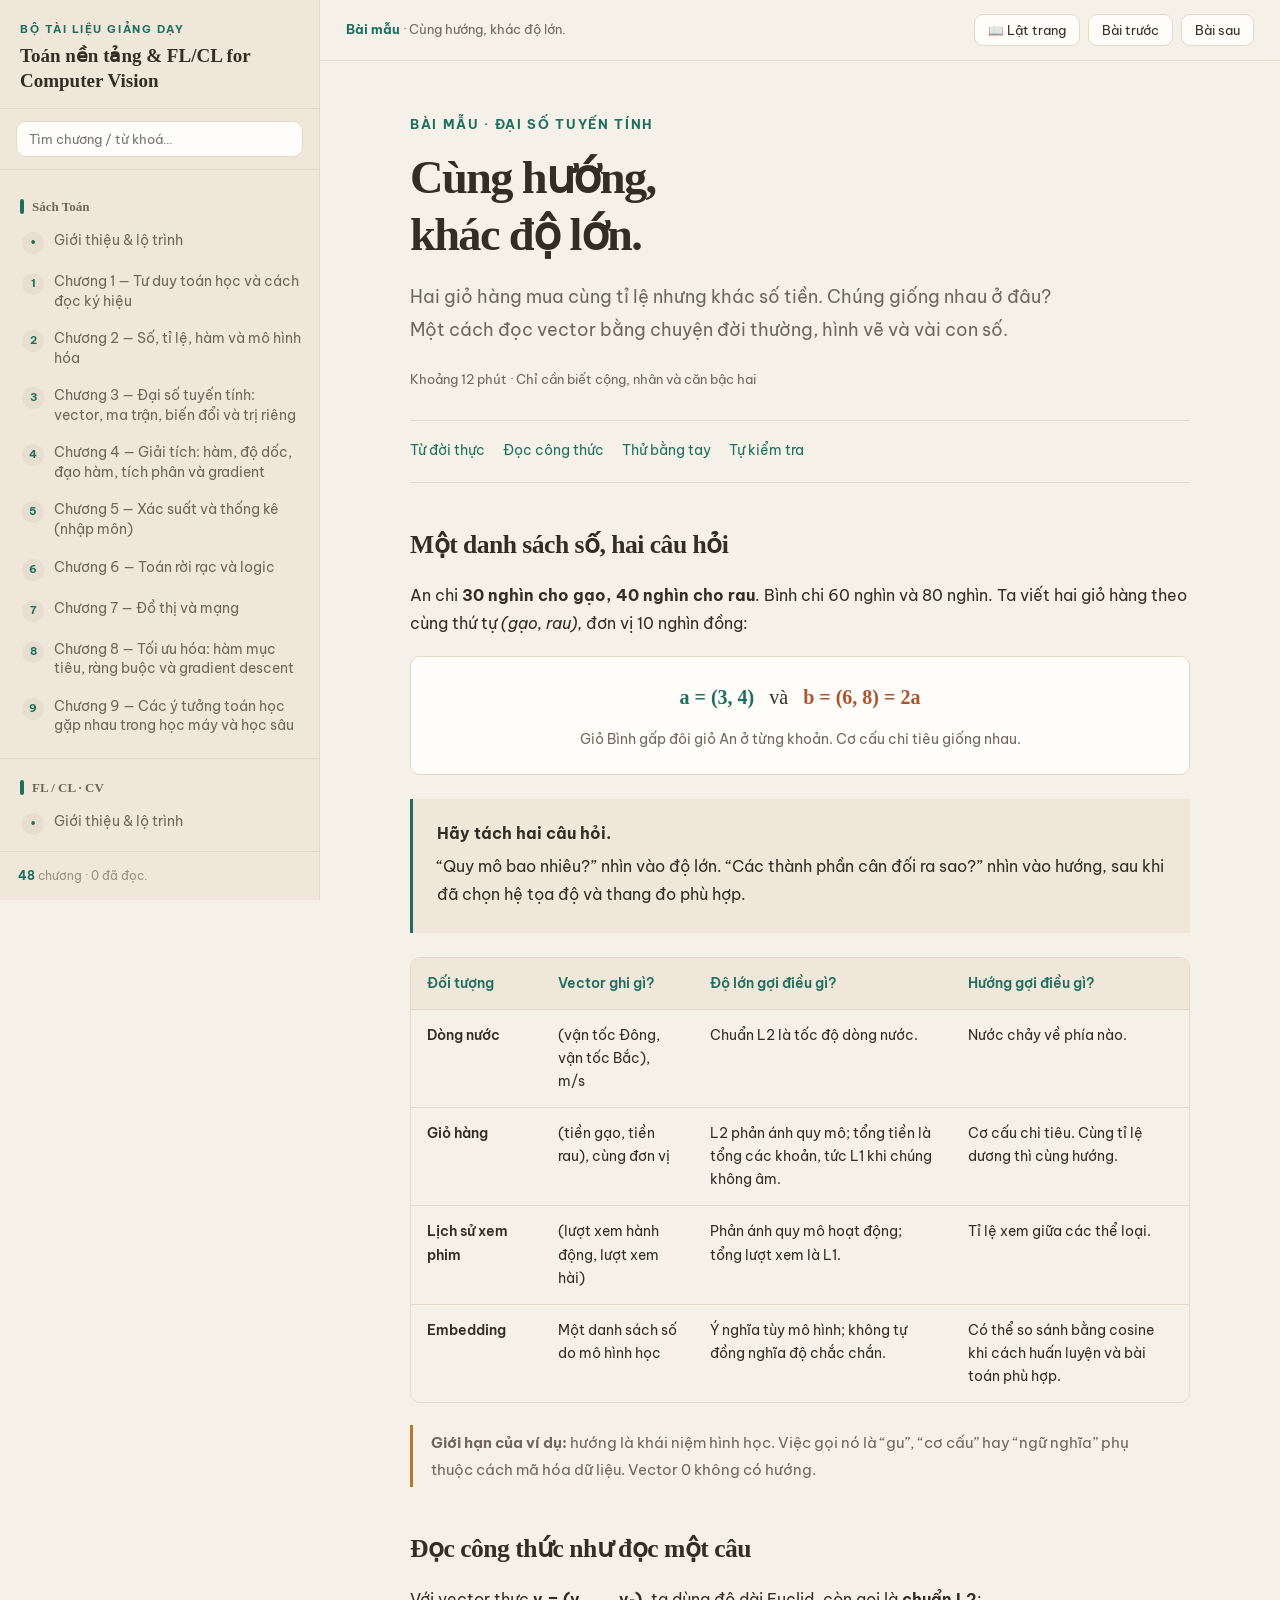
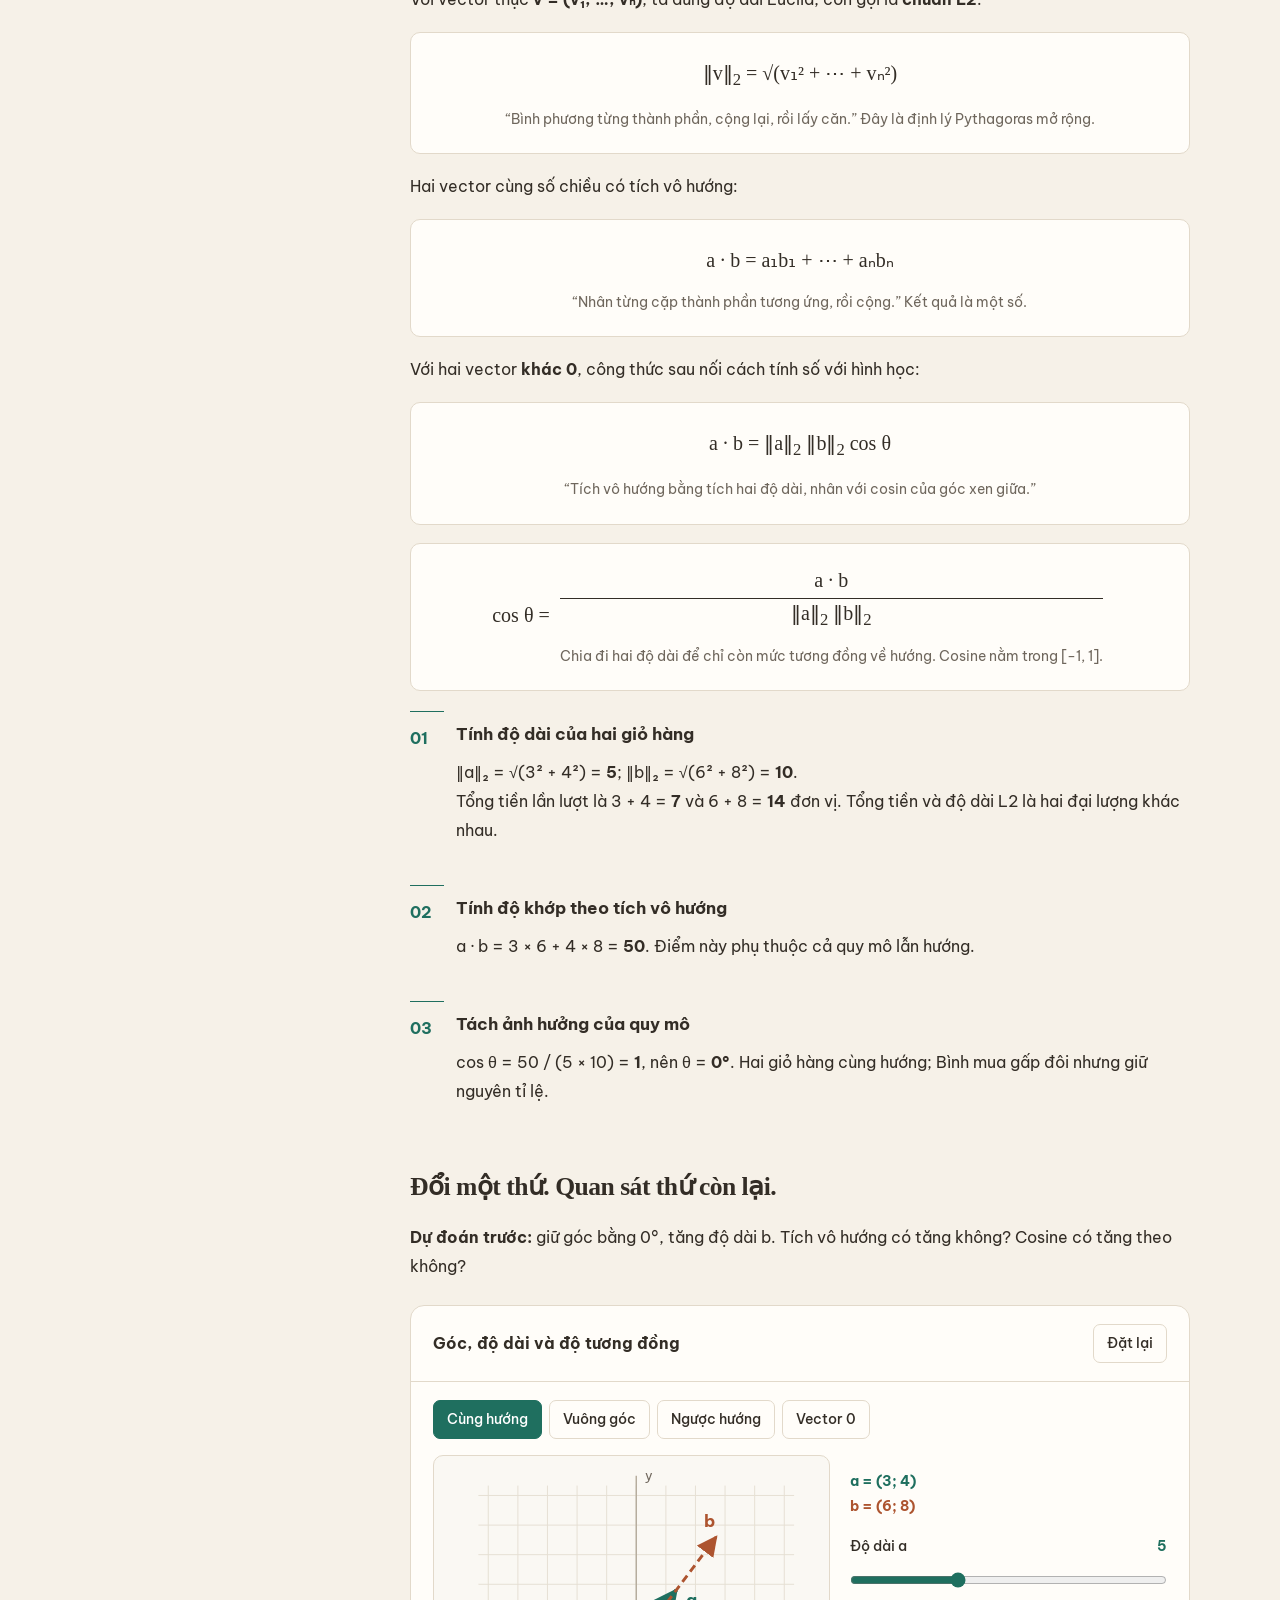
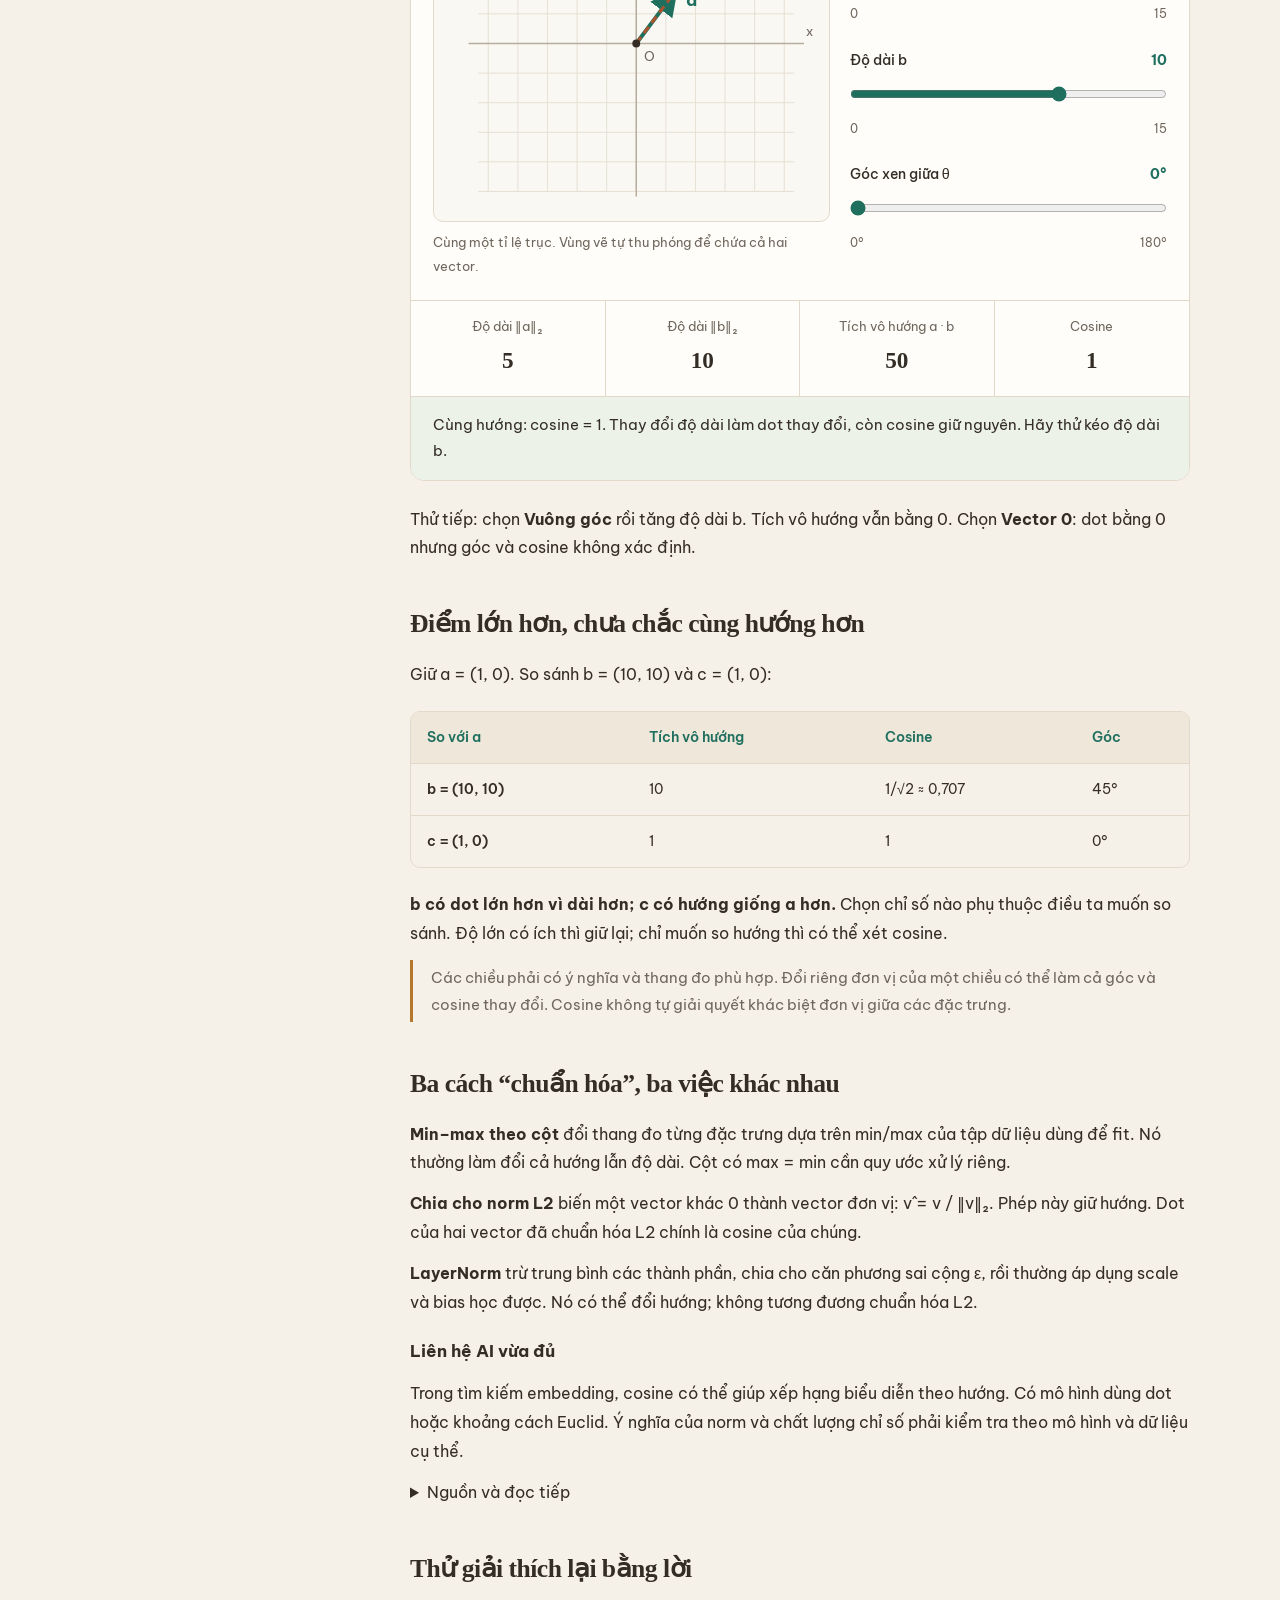
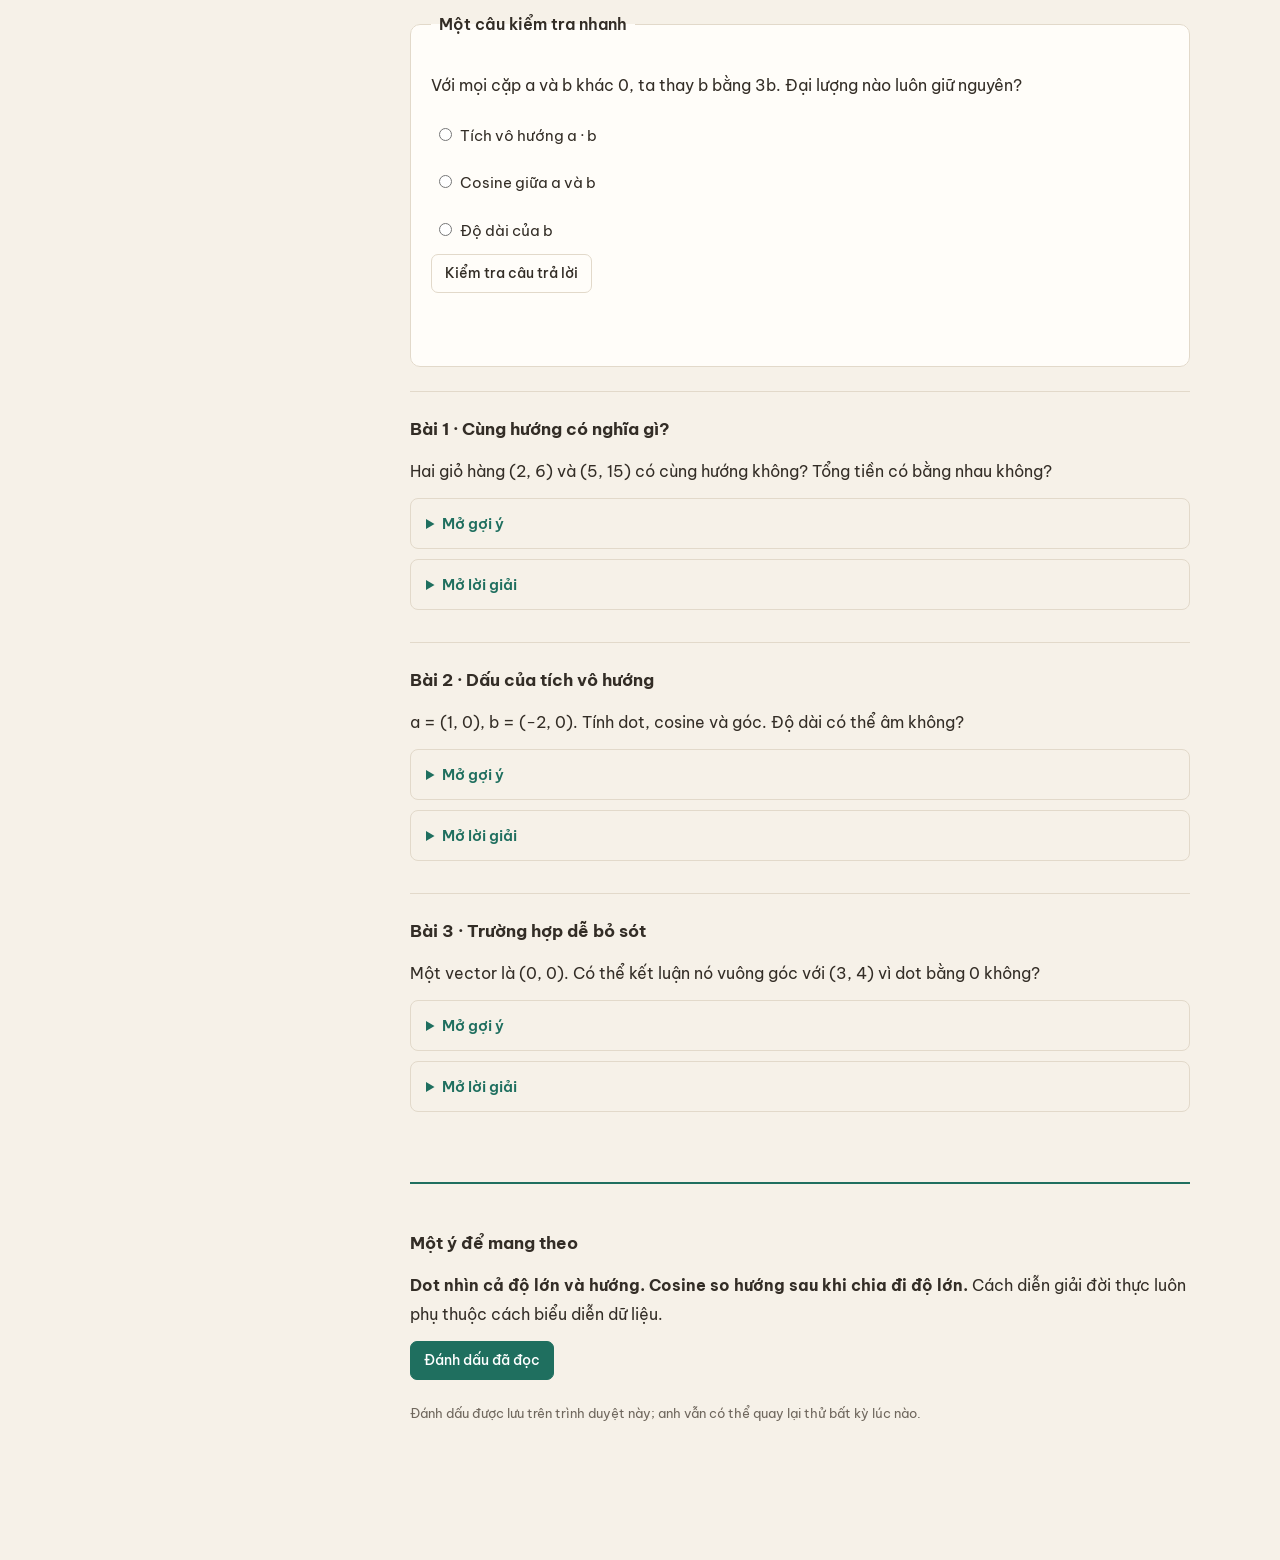
==== vector.html @ 3b8aca7b "Publish AI for Math interactive reader Static GitHub Pages build with 50 chapters and 48 browser-bas" ====
<!DOCTYPE html>
<html lang="vi">
<head>
<meta charset="utf-8">
<meta name="viewport" content="width=device-width, initial-scale=1.0">
<title>Kho Tài Liệu Toán &amp; FL/CL-CV</title>
<link rel="preconnect" href="https://fonts.googleapis.com">
<link rel="preconnect" href="https://fonts.gstatic.com" crossorigin>
<link href="https://fonts.googleapis.com/css2?family=Be+Vietnam+Pro:wght@400;500;600;700&family=Noto+Serif+Vietnamese:wght@400;600;700&display=swap" rel="stylesheet">
<style>/* ================== Phong cách tối giản, ấm, responsive ================== */
:root{
  --bg:#f6f1e8;
  --bg-2:#efe7d9;
  --panel:#fffdf9;
  --ink:#332d26;
  --ink-2:#6f675d;
  --muted:#9a8f82;
  --line:#e2d9ca;
  --accent:#1f6f5f;
  --accent-2:#7a8b63;
  --warn:#b5772c;
  --chip:#e7ded0;
  --code-bg:#2d2a27;
  --code-ink:#f2e9db;
  --serif:"Noto Serif Vietnamese","Georgia","Times New Roman",serif;
  --sans:"Be Vietnam Pro",-apple-system,BlinkMacSystemFont,"Segoe UI",Roboto,Arial,sans-serif;
}
*{box-sizing:border-box;margin:0;padding:0}
html{scroll-behavior:smooth}
body{background:var(--bg);color:var(--ink);font-family:var(--sans);line-height:1.65;-webkit-font-smoothing:antialiased}

/* ============ Layout chính ============ */
.app{display:flex;min-height:100vh}
.sidebar{
  width:320px;flex:none;position:sticky;top:0;height:100vh;
  background:var(--bg-2);border-right:1px solid var(--line);
  display:flex;flex-direction:column;
}
.main{flex:1;min-width:0;display:flex;flex-direction:column}

/* ============ Sidebar ============ */
.side-head{padding:20px 20px 14px;border-bottom:1px solid var(--line);flex-shrink:0}
.side-head .kicker{font-size:11px;letter-spacing:.14em;text-transform:uppercase;color:var(--accent);font-weight:700}
.side-head h1{font-family:var(--serif);font-size:19px;line-height:1.3;margin-top:6px;color:var(--ink)}
.side-search{padding:12px 16px;border-bottom:1px solid var(--line);flex-shrink:0}
.side-search input{
  width:100%;padding:9px 12px;border:1px solid var(--line);border-radius:10px;
  background:var(--panel);font-family:inherit;font-size:13px;color:var(--ink);
}
.side-search input:focus{outline:2px solid var(--accent-2);border-color:transparent}
.side-nav{flex:1;overflow-y:auto;padding:10px 0 24px;min-height:0}
.book-label{display:flex;align-items:center;gap:8px;padding:16px 20px 4px;font-family:var(--serif);font-weight:700;font-size:13px;color:var(--ink-2)}
.book-label.top{border-top:1px solid var(--line);margin-top:14px;padding-top:18px}
.book-label .bar{width:4px;height:15px;background:var(--accent);border-radius:2px}
.chapter{
  display:flex;gap:10px;align-items:flex-start;width:100%;text-align:left;
  padding:8px 18px 8px 22px;margin-top:2px;border:none;background:transparent;
  font-family:inherit;font-size:13.5px;line-height:1.45;color:var(--ink-2);
  cursor:pointer;border-radius:8px;word-break:break-word;
}
.chapter:hover{background:var(--chip);color:var(--ink)}
.chapter.active{background:var(--accent);color:#fff}
.chapter .num{
  flex:none;min-width:22px;height:22px;border-radius:11px;padding:0 5px;
  display:flex;align-items:center;justify-content:center;
  background:var(--chip);color:var(--accent);font-size:11px;font-weight:700;margin-top:1px;
}
.chapter.active .num{background:rgba(255,255,255,.22);color:#fff}
.chapter .t{flex:1}
.side-foot{padding:14px 18px;border-top:1px solid var(--line);flex-shrink:0;font-size:12px;color:var(--muted)}
.side-foot b{color:var(--accent)}

/* ============ Thanh trên ============ */
.topbar{
  display:flex;align-items:center;justify-content:space-between;gap:12px;
  padding:14px 26px;border-bottom:1px solid var(--line);
  position:sticky;top:0;background:rgba(246,241,232,.92);backdrop-filter:blur(5px);z-index:5;
}
.crumb{font-size:13px;color:var(--muted);min-width:0}
.crumb b{color:var(--accent)}
#crumbChap{color:var(--ink-2);overflow-wrap:anywhere}
.controls{display:flex;gap:8px;flex-wrap:wrap;justify-content:flex-end}
.navbtn{
  border:1px solid var(--line);background:var(--panel);color:var(--ink);
  padding:7px 13px;border-radius:9px;font-size:12.5px;cursor:pointer;font-family:inherit;
}
.navbtn:hover{border-color:var(--accent);color:var(--accent)}
.navbtn:disabled{opacity:.4;cursor:default}

/* ============ Nội dung bài học ============ */
.lesson{max-width:860px;width:100%;margin:0 auto;padding:40px 40px 90px}
.lesson-tag{
  display:inline-block;padding:4px 12px;border-radius:20px;margin-bottom:18px;
  background:var(--chip);color:var(--accent);font-size:12px;font-weight:700;letter-spacing:.02em;
}
.content{font-family:var(--serif);font-size:17.5px;color:var(--ink)}
.content h1{font-size:30px;line-height:1.25;margin-bottom:10px}
.content h2{font-size:22px;margin:34px 0 12px;padding-bottom:8px;border-bottom:2px solid var(--accent)}
.content h3{font-size:18px;margin:26px 0 8px;color:var(--accent)}
.content h4{font-size:16px;margin:20px 0 6px}
.content p{margin:12px 0}
.content strong{color:var(--ink)}
.content em{color:var(--ink-2)}
.content ul,.content ol{margin:10px 0 10px 24px}
.content li{margin:5px 0}
.content li::marker{color:var(--accent-2)}
.content a{color:var(--accent);text-decoration:none;border-bottom:1px solid var(--accent-2)}
.content blockquote{
  border-left:4px solid var(--warn);background:var(--bg-2);padding:12px 18px;margin:16px 0;
  border-radius:0 10px 10px 0;color:var(--ink-2);
}
.content blockquote em{color:inherit;font-weight:600}
.content p code,.content li code,.content h2 code,.content h3 code,.content td code{
  background:var(--chip);color:var(--ink);padding:2px 7px;border-radius:6px;
  font-size:.86em;font-family:ui-monospace,SFMono-Regular,Menlo,monospace;
}
.content pre{
  background:var(--code-bg);color:var(--code-ink);padding:16px 18px;border-radius:10px;
  overflow-x:auto;margin:16px 0;font-size:13px;line-height:1.55;
  font-family:ui-monospace,SFMono-Regular,Menlo,monospace;
}
.content pre code{background:none;color:inherit;padding:0;font-size:inherit}
.content table{border-collapse:collapse;margin:16px 0;width:100%;font-size:14.5px;font-family:var(--sans);display:block;overflow-x:auto}
.content th,.content td{border:1px solid var(--line);padding:8px 11px;text-align:left;vertical-align:top}
.content th{background:var(--chip);color:var(--accent);font-weight:700}
.content tr:nth-child(even) td{background:var(--bg-2)}
.content hr{border:none;border-top:2px solid var(--line);margin:30px 0}

/* ============ Nút ẩn/hiện sidebar (desktop) ============ */
.side-toggle{
  display:none;align-items:center;justify-content:center;
  position:fixed;z-index:40;top:12px;left:12px;width:40px;height:40px;
  border:1px solid var(--line);background:var(--panel);color:var(--ink);
  font-size:18px;border-radius:12px;cursor:pointer;box-shadow:0 2px 10px rgba(0,0,0,.08);
}
/* overlay */
.sb-overlay{display:none;position:fixed;inset:0;background:rgba(40,32,24,.4);z-index:20}

/* ============ Flipbook ============ */
.reading--flip .lesson{background:var(--panel);border:1px solid var(--line);border-radius:14px;box-shadow:0 14px 40px rgba(0,0,0,.10);margin-top:24px}
.flip-header{display:flex;align-items:center;justify-content:space-between;gap:10px;margin-bottom:20px;padding:10px 14px;background:var(--bg);border:1px solid var(--line);border-radius:10px}
.flip-header .flip-pages{font-size:13px;color:var(--muted);font-weight:600}
.flip-btn{border:1px solid var(--line);background:var(--panel);color:var(--ink);padding:6px 12px;border-radius:8px;cursor:pointer;font-size:13px}
.flip-btn:hover{border-color:var(--accent);color:var(--accent)}
.page-turn{animation:pageTurn .5s ease}
@keyframes pageTurn{0%{transform:rotateY(-10deg) scale(.99);opacity:.9}100%{transform:rotateY(0) scale(1);opacity:1}}

/* ============ Responsive ============ */
@media (max-width:960px){
  .sidebar{position:fixed;left:0;top:0;height:100vh;width:min(88vw,330px);transform:translateX(-100%);transition:transform .28s ease;z-index:30;box-shadow:8px 0 30px rgba(0,0,0,.12)}
  body.sb-open .sidebar{transform:translateX(0)}
  body.sb-open .sb-overlay{display:block}
  .side-toggle{display:flex}
  .lesson{padding:28px 20px 80px}
  .topbar{padding-left:64px}
  .side-head{padding-top:60px}
  .content{font-size:17px}
}
@media (max-width:560px){
  .topbar{align-items:flex-start;flex-direction:column;padding:12px 16px 12px 64px}
  .controls{width:100%;justify-content:flex-start}
  .crumb{font-size:12.5px}
  .content h1{font-size:25px}
  .lesson{padding:22px 16px 70px}
}
/* Bài mẫu: typography, SVG and controls are self-contained after build. */
.vector-lesson{font-family:var(--sans);font-size:1rem;line-height:1.8}
.vector-lesson h1{font-family:var(--serif);font-size:clamp(2rem,4vw,2.9rem);line-height:1.22;letter-spacing:-.035em;margin:14px 0 18px;max-width:650px}
.vector-lesson h2{font-family:var(--serif);font-size:1.6rem;line-height:1.4;margin:0 0 18px;letter-spacing:-.02em}
.vector-lesson h3{font-size:1.08rem;margin:20px 0 10px}
.vector-lesson p{margin:12px 0}
.vector-lesson strong{font-weight:650}
.vector-lesson .eyebrow{font-size:.8rem;text-transform:uppercase;letter-spacing:.13em;color:var(--accent);font-weight:700}
.vector-lesson .lede{font-size:1.12rem;color:var(--ink-2);max-width:650px}
.vector-lesson .reading-meta{font-size:.84rem;color:var(--ink-2);margin:22px 0}
.lab-nav{display:flex;flex-wrap:wrap;gap:6px 18px;border-top:1px solid var(--line);border-bottom:1px solid var(--line);padding:14px 0;margin:28px 0 38px}
.lab-nav button{font:inherit;font-size:.9rem;color:var(--accent);background:none;border:0;border-bottom:1px solid transparent;cursor:pointer;padding:3px 0}
.lab-nav button:hover{border-bottom-color:var(--accent)}
.vector-lesson section{margin:44px 0;scroll-margin-top:145px}
.lab-question{padding:20px 24px;background:var(--bg-2);border-left:3px solid var(--accent);margin:24px 0}
.lab-question p{margin:4px 0}
.lab-note{border-left:3px solid var(--warn);padding:4px 18px;margin:20px 0;color:var(--ink-2);font-size:.94rem}
.lab-table-wrap{overflow-x:auto;border:1px solid var(--line);border-radius:10px;margin:22px 0}
.lab-table{border-collapse:collapse;width:100%;min-width:580px;text-align:left;font-size:.9rem;line-height:1.6}
.lab-table th{background:var(--bg-2);font-weight:600;color:var(--accent)}
.lab-table th,.lab-table td{padding:14px 16px;border-bottom:1px solid var(--line);vertical-align:top}
.lab-table tr:last-child td{border-bottom:0}
.lab-table td:first-child{font-weight:600;min-width:120px}
.lab-equation{font-family:var(--serif);text-align:center;background:var(--panel);border:1px solid var(--line);border-radius:10px;margin:18px 0;padding:22px 15px;font-size:1.25rem;overflow-x:auto}
.lab-equation small{display:block;font:400 .9rem/1.7 var(--sans);color:var(--ink-2);margin-top:12px}
.lab-fraction{display:inline-flex;vertical-align:middle;flex-direction:column;line-height:1.45;margin:0 5px;text-align:center}
.lab-fraction>span:first-child{border-bottom:1px solid currentColor;padding:0 9px 3px}
.lab-fraction>span:last-child{padding-top:3px}
.vector-lesson code{font-family:ui-monospace,monospace;font-size:.9em;background:var(--chip);padding:2px 5px;border-radius:4px}
.vector-lesson a{color:var(--accent);text-underline-offset:4px}
.vector-lesson ul,.vector-lesson ol{margin:14px 0 14px 24px}
.vector-lesson li{padding-left:4px;margin:8px 0}
.lab-worked{display:grid;grid-template-columns:34px 1fr;gap:12px;margin:20px 0}
.lab-worked .step{color:var(--accent);font-weight:700;border-top:1px solid var(--accent);padding-top:12px}
.lab-worked p{margin:8px 0 20px}
.lab-worked h3{margin:8px 0 4px}
.lab-workbench{background:var(--panel);border:1px solid var(--line);border-radius:14px;overflow:hidden;margin:24px 0}
.lab-workbench-head{display:flex;align-items:center;justify-content:space-between;gap:12px;padding:18px 22px;border-bottom:1px solid var(--line)}
.lab-workbench-head h3{margin:0;font-size:1rem}
.lab-btn{font:500 .88rem/1.5 var(--sans);padding:8px 13px;border:1px solid var(--line);border-radius:7px;background:var(--panel);color:var(--ink);cursor:pointer}
.lab-btn:hover{border-color:var(--accent);color:var(--accent)}
.lab-btn[aria-pressed=true]{border-color:var(--accent);background:var(--accent);color:white}
.lab-presets{display:flex;flex-wrap:wrap;gap:7px;padding:18px 22px 0}
.lab-body{display:grid;grid-template-columns:minmax(0,1.25fr) minmax(210px,1fr);align-items:center;gap:20px;padding:16px 22px 22px}
.lab-plot{min-width:0}
.lab-plot svg{display:block;width:100%;height:auto;max-height:380px;background:#faf8f3;border:1px solid var(--line);border-radius:10px}
.lab-plot figcaption{font-size:.82rem;color:var(--ink-2);margin:9px 0 0}
.lab-control{margin:14px 0 22px}
.lab-control label{display:flex;justify-content:space-between;gap:6px;font-size:.9rem;font-weight:500}
.lab-control output{font-variant-numeric:tabular-nums;color:var(--accent);font-weight:700}
.lab-control input{width:100%;accent-color:var(--accent);height:30px;margin-top:5px;cursor:pointer}
.lab-control .range-ends{display:flex;justify-content:space-between;font-size:.78rem;color:var(--ink-2)}
.lab-values{display:grid;grid-template-columns:repeat(4,minmax(0,1fr));border-top:1px solid var(--line)}
.lab-values>div{padding:14px 10px;text-align:center;border-right:1px solid var(--line)}
.lab-values>div:last-child{border:0}
.lab-values dt{color:var(--ink-2);font-size:.82rem}
.lab-values dd{font-family:var(--serif);font-weight:600;font-size:1.45rem;font-variant-numeric:tabular-nums;line-height:1.5;margin:4px 0}
.lab-values dd.is-undefined{font-family:var(--sans);font-size:.85rem;line-height:2.5}
.lab-observation{border-top:1px solid var(--line);padding:15px 22px;background:#edf2e9;font-size:.92rem;min-height:80px}
.lab-observation p{margin:0}
.lab-a{color:#1f6f5f;font-weight:700}
.lab-b{color:#ad542f;font-weight:700}
.lab-coordinate{font-size:.88rem;color:var(--ink-2);margin:2px 0 12px;min-height:48px;font-variant-numeric:tabular-nums}
.lab-exercise{border-top:1px solid var(--line);padding:22px 0}
.lab-exercise h3{margin:0 0 10px}
.lab-exercise details{border:1px solid var(--line);border-radius:8px;margin:10px 0;padding:11px 15px}
.lab-exercise summary{cursor:pointer;font-size:.94rem;color:var(--accent);font-weight:600}
.lab-exercise details p{font-size:.94rem;margin-bottom:3px}
.lab-quiz{border:1px solid var(--line);border-radius:10px;padding:20px;margin:24px 0;background:var(--panel)}
.lab-quiz legend{padding:0 8px;font-weight:600}
.lab-quiz label{display:block;border-radius:6px;padding:10px 8px;cursor:pointer;font-size:.95rem}
.lab-quiz label:hover{background:var(--bg-2)}
.lab-quiz input{margin-right:8px;accent-color:var(--accent)}
.lab-feedback{font-weight:500;min-height:1.8em;color:var(--accent);margin:12px 0 0}
.lab-complete{border-top:2px solid var(--accent);padding-top:24px;margin-top:38px}
.lab-complete .lab-btn{background:var(--accent);color:white;border-color:var(--accent)}
.empty-search{margin:18px;color:var(--ink-2);font-size:.88rem}
:where(button,a,input,summary):focus-visible{outline:3px solid var(--warn);outline-offset:4px}
@media(max-width:600px){.lab-body{grid-template-columns:1fr;padding:16px}.lab-workbench-head{padding:16px}.lab-presets{padding:16px 16px 0}.lab-values{grid-template-columns:repeat(2,minmax(0,1fr))}.lab-values>div:nth-child(-n+2){border-bottom:1px solid var(--line)}.lab-values>div:nth-child(2){border-right:0}.lab-values>div:nth-child(3){border-right:1px solid var(--line)}.lab-control{margin:8px 0 16px}.lab-coordinate{min-height:0}.lab-observation{padding:16px}.vector-lesson h1{font-size:2rem}.lab-nav{gap:6px 15px}.lab-question{padding:16px}.lab-equation{font-size:1.12rem}}
@media(prefers-reduced-motion:reduce){html{scroll-behavior:auto}.sidebar{transition:none}.page-turn{animation:none}}

.learning-experiment{font-family:var(--sans);background:var(--panel);border:1px solid var(--line);border-radius:12px;margin:26px 0;overflow:hidden}
.experiment-head{display:flex;align-items:center;justify-content:space-between;gap:12px;padding:18px 20px;border-bottom:1px solid var(--line)}
.content .experiment-head h3{font-family:var(--sans);font-size:1rem;margin:0;color:var(--ink)}
.content .experiment-prompt{font-size:.95rem;color:var(--ink-2);margin:16px 20px}
.experiment-body{display:grid;grid-template-columns:minmax(0,1fr) minmax(0,1fr);gap:22px;padding:0 20px 20px;align-items:center}
.experiment-visual svg{width:100%;height:auto;background:#faf8f3;border:1px solid var(--line);border-radius:8px}
.experiment-control{font-size:.9rem;margin:12px 0 20px;line-height:1.5}
.experiment-control label{display:block;font-weight:500;margin-bottom:5px}
.experiment-control>div{display:flex;align-items:center;gap:10px}
.experiment-control input{width:100%;min-width:0;accent-color:var(--accent);height:28px}
.experiment-control select{font:inherit;font-size:.9rem;width:100%;padding:7px 9px;border:1px solid var(--line);border-radius:6px;background:#fff;color:var(--ink)}
.experiment-toggle label{display:flex;align-items:center;gap:9px;font-weight:500;margin:0;cursor:pointer}
.experiment-toggle input{width:18px;height:18px;min-width:18px;accent-color:var(--accent);cursor:pointer}
.experiment-control output{font-weight:600;color:var(--accent);min-width:44px;text-align:right;font-variant-numeric:tabular-nums}
.experiment-results{display:flex;flex-wrap:wrap;border-top:1px solid var(--line)}
.experiment-results>div{flex:1;min-width:120px;padding:14px;text-align:center;border-right:1px solid var(--line);font:400 .8rem/1.6 var(--sans)}
.experiment-results strong{display:block;font-family:var(--serif);font-size:1.3rem;line-height:1.5;margin-top:6px;overflow-wrap:anywhere}
.content .experiment-observation{background:#edf2e9;font:400 .9rem/1.8 var(--sans);padding:16px 20px;margin:0}
.learning-quiz{font-family:var(--sans);margin:26px 0;background:var(--panel);border:1px solid var(--line);border-radius:10px;padding:20px}
.learning-quiz fieldset{border:0;min-width:0}
.learning-quiz legend{font-weight:650;color:var(--accent);font-size:1rem;line-height:1.7;margin-bottom:14px}
.learning-quiz label{display:flex;align-items:flex-start;gap:10px;font-size:.95rem;line-height:1.7;padding:10px 8px;border-radius:6px;cursor:pointer}
.learning-quiz label:hover{background:var(--bg-2)}
.learning-quiz input{accent-color:var(--accent);margin-top:7px;flex:none}
.learning-quiz button{margin-top:12px}
.learning-feedback{font-size:.94rem;line-height:1.8;color:var(--accent);margin-top:14px}
.learning-feedback[data-state="wrong"]{color:var(--warn)}
.content .learning-detail{border:1px solid var(--line);border-radius:8px;padding:12px 16px;margin:14px 0;font-size:1rem}
.learning-detail summary{font-family:var(--sans);color:var(--accent);font-weight:600;cursor:pointer}
.learning-detail[open] summary{margin-bottom:12px}
.reading-tools{font-family:var(--sans);border-bottom:1px solid var(--line);padding-bottom:22px;margin:0 0 28px}
.reading-meta-row{display:flex;flex-wrap:wrap;align-items:center;gap:12px 20px;font-size:.85rem;color:var(--ink-2);margin:10px 0}
.reading-status{color:var(--accent);font-weight:600}
.reading-tools details{margin-top:14px;font-size:.9rem}
.reading-tools summary{color:var(--accent);cursor:pointer;font-weight:600}
.reading-toc{display:grid;gap:0;margin-top:12px;padding-left:18px;max-height:300px;overflow-y:auto;width:100%;min-width:0;box-sizing:border-box;overflow-x:hidden}
.reading-toc button{font:400 .9rem/1.6 var(--sans);background:none;border:0;text-align:left;color:var(--ink-2);cursor:pointer;padding:7px 2px;width:100%;min-width:0;white-space:normal;overflow-wrap:anywhere}
.reading-toc button[data-level="3"]{padding-left:24px;font-size:.86rem}
.reading-toc button:hover{color:var(--accent);text-decoration:underline}
.reading-completion{display:flex;flex-wrap:wrap;gap:12px;align-items:center;border-top:1px solid var(--line);margin-top:38px;padding-top:24px;font:400 .9rem/1.8 var(--sans)}
.reading-completion button[aria-pressed=true]{background:var(--accent);color:#fff}
.reading-completion p{flex:1;min-width:220px;color:var(--ink-2);margin:0}
.reading-resume{display:block;text-align:left;width:calc(100% - 32px);margin:0 16px 10px;font-size:.82rem;line-height:1.6}
.reading-resume[hidden]{display:none}
.content h2{scroll-margin-top:130px}
.content h3{scroll-margin-top:130px}
.content .chapter-enrichment{border-top:3px solid var(--accent);padding-top:24px}
.content .learning-warning{padding:14px;border-left:3px solid var(--warn);background:var(--bg-2)}
.content code{overflow-wrap:anywhere}
.content p,.content li,.content td,.content th,.content strong{overflow-wrap:anywhere}
.content pre code{overflow-wrap:normal}
.content h1{overflow-wrap:anywhere}
@media(max-width:600px){.experiment-body{grid-template-columns:1fr}.experiment-results>div{min-width:45%;border-bottom:1px solid var(--line)}.experiment-head{padding:16px}.learning-quiz{padding:16px}.reading-toc{padding-left:8px}.content h2,.content h3{scroll-margin-top:160px}}

</style>
</head>
<body>
<button class="side-toggle" id="sideToggle" aria-label="Ẩn/hiện mục lục" aria-expanded="false" aria-controls="sidebar" title="Ẩn/hiện mục lục">☰</button>
<div class="sb-overlay" id="sbOverlay"></div>
<div class="app">
  <!-- ===== Sidebar lộ trình ===== -->
  <aside class="sidebar" id="sidebar">
    <div class="side-head">
      <div class="kicker">Bộ tài liệu giảng dạy</div>
      <h1>Toán nền tảng &amp; FL/CL for Computer Vision</h1>
    </div>
    <div class="side-search">
      <input id="search" type="search" aria-label="Tìm trong tài liệu" placeholder="Tìm chương / từ khoá…">
    </div>
    <button class="lab-btn reading-resume" id="readingResume" hidden>Đọc tiếp bài gần nhất</button>
    <nav class="side-nav" id="sideNav"></nav>
    <div class="side-foot">
      <b id="statChapters">0</b> chương · <span id="readingProgress">0</span> đã đọc.
    </div>
  </aside>

  <!-- ===== Main ===== -->
  <div class="main">
    <header class="topbar">
      <div class="crumb"><b id="crumbBook">Kho tài liệu</b> <span id="crumbChap"></span></div>
      <div class="controls">
        <button class="navbtn" id="btnFlip" title="Lật trang flipbook">📖 Lật trang</button>
        <button class="navbtn" id="btnPrev">Bài trước</button>
        <button class="navbtn" id="btnNext">Bài sau</button>
      </div>
    </header>
    <article class="lesson" id="lesson"></article>
  </div>
</div>

<!-- ====== Dữ liệu (được build.js điền) ====== -->
<script id="flatData" type="application/json">[{"bi":0,"ci":0,"file":"00_LoTrinh_MucLuc.md","num":0,"title":"Giới thiệu & lộ trình"},{"bi":0,"ci":1,"file":"Chuong_01_Tu_duy_toan_hoc_va_cach_doc_ky_hieu.md","num":1,"title":"Chương 1 — Tư duy toán học và cách đọc ký hiệu"},{"bi":0,"ci":2,"file":"Chuong_02_So_ti_le_ham_va_mo_hinh_hoa.md","num":2,"title":"Chương 2 — Số, tỉ lệ, hàm và mô hình hóa"},{"bi":0,"ci":3,"file":"Chuong_03_Dai_so_tuyen_tinh_vector_ma_tran.md","num":3,"title":"Chương 3 — Đại số tuyến tính: vector, ma trận, biến đổi và trị riêng"},{"bi":0,"ci":4,"file":"Chuong_04_Giai_tich_dao_ham_gradient_tich_phan.md","num":4,"title":"Chương 4 — Giải tích: hàm, độ dốc, đạo hàm, tích phân và gradient"},{"bi":0,"ci":5,"file":"Chuong_05_Xac_suat_va_thong_ke.md","num":5,"title":"Chương 5 — Xác suất và thống kê (nhập môn)"},{"bi":0,"ci":6,"file":"Chuong_06_Toan_roi_rac_va_logic.md","num":6,"title":"Chương 6 — Toán rời rạc và logic"},{"bi":0,"ci":7,"file":"Chuong_07_Do_thi_va_mang.md","num":7,"title":"Chương 7 — Đồ thị và mạng"},{"bi":0,"ci":8,"file":"Chuong_08_Toi_uu_hoa_gradient_descent.md","num":8,"title":"Chương 8 — Tối ưu hóa: hàm mục tiêu, ràng buộc và gradient descent"},{"bi":0,"ci":9,"file":"Chuong_09_Cac_y_tuong_gap_nhau_trong_ML_DL.md","num":9,"title":"Chương 9 — Các ý tưởng toán học gặp nhau trong học máy và học sâu"},{"bi":1,"ci":0,"file":"00_LoTrinh_MucLuc.md","num":0,"title":"Giới thiệu & lộ trình"},{"bi":1,"ci":1,"file":"Chuong_01_Kiem_tra_dau_vao_va_dinh_vi.md","num":1,"title":"Chương 1.1 — Kiểm tra đầu vào & định vị (Giai đoạn 1)"},{"bi":1,"ci":2,"file":"Chuong_02_Doc_du_lieu_va_to_chuc_thi_nghiem.md","num":2,"title":"Chương 1.2 — Đọc dữ liệu & tổ chức thí nghiệm (Giai đoạn 1)"},{"bi":1,"ci":3,"file":"Chuong_03_Numpy_cho_ML.md","num":3,"title":"Chương 1.3 — NumPy cho ML (Giai đoạn 1)"},{"bi":1,"ci":4,"file":"Chuong_04_PyTorch_co_ban.md","num":4,"title":"Chương 1.4 — PyTorch cơ bản (Giai đoạn 1)"},{"bi":1,"ci":5,"file":"Chuong_05_Git_venv_to_chuc_thi_nghiem.md","num":5,"title":"Chương 1.5 — Git, môi trường ảo & tổ chức thí nghiệm (Giai đoạn 1)"},{"bi":1,"ci":6,"file":"Chuong_06_G2_Dai_cuong_cac_nhanh_ML.md","num":6,"title":"Chương 2.1 — Ba họ bài toán học máy: giám sát, không giám sát, tăng cường (Giai đoạn 2)"},{"bi":1,"ci":7,"file":"Chuong_07_G2_Du_lieu_dac_trung_nhan_loss.md","num":7,"title":"Chương 2.2 — Dữ liệu, đặc trưng, nhãn, dự đoán và hàm mất mát (Giai đoạn 2)"},{"bi":1,"ci":8,"file":"Chuong_08_G2_Train_validation_test.md","num":8,"title":"Chương 2.3 — Tập train, validation và test (Giai đoạn 2)"},{"bi":1,"ci":9,"file":"Chuong_09_G2_Hoi_quy_tuyen_tinh_logistic.md","num":9,"title":"Chương 2.4 — Hồi quy tuyến tính & hồi quy logistic (Giai đoạn 2)"},{"bi":1,"ci":10,"file":"Chuong_10_G2_Overfit_underfit_regularization_bias_variance.md","num":10,"title":"Chương 2.5 — Overfitting, underfitting, regularization và đánh đổi bias–variance (Giai đoạn 2)"},{"bi":1,"ci":11,"file":"Chuong_11_G2_Gradient_descent_co_ban.md","num":11,"title":"Chương 2.6 — Gradient descent ở mức trực quan và toán học cơ bản (Giai đoạn 2)"},{"bi":1,"ci":12,"file":"Chuong_12_G2_Chi_so_danh_gia.md","num":12,"title":"Chương 2.7 — Chỉ số đánh giá (Giai đoạn 2)"},{"bi":1,"ci":13,"file":"Chuong_13_G2_Ro_ri_du_lieu_sai_lam_thiet_ke_thi_nghiem.md","num":13,"title":"Chương 2.8 — Rò rỉ dữ liệu và các sai lầm trong thiết kế thí nghiệm (Giai đoạn 2)"},{"bi":1,"ci":14,"file":"Chuong_14_G3_Neuron_tang_activation_forward_backward.md","num":14,"title":"Chương 3.1–3.3 — Neuron, các tầng, hàm kích hoạt & lan truyền xuôi–ngược (Giai đoạn 3)"},{"bi":1,"ci":15,"file":"Chuong_15_G3_Minibatch_optimizer_learning_rate.md","num":15,"title":"Chương 3.4–3.5 — Hàm mất mát, mini-batch, optimizer và learning rate (Giai đoạn 3)"},{"bi":1,"ci":16,"file":"Chuong_16_G3_Khoi_tao_chuan_hoa_regularization.md","num":16,"title":"Chương 3.6 — Khởi tạo trọng số, chuẩn hóa và regularization (Giai đoạn 3)"},{"bi":1,"ci":17,"file":"Chuong_17_G3_Doc_duong_cong_huan_luyen_chan_doan.md","num":17,"title":"Chương 3.7 — Đọc đường cong huấn luyện & chẩn đoán các trường hợp model không học (Giai đoạn 3)"},{"bi":1,"ci":18,"file":"Chuong_18_G4_Anh_so_pixel_convolution_pooling.md","num":18,"title":"Chương 4.1–4.3 — Ảnh số, phân loại ảnh, convolution/padding/stride/pooling (Giai đoạn 4)"},{"bi":1,"ci":19,"file":"Chuong_19_G4_CNN_kien_truc_augmentation_transfer.md","num":19,"title":"Chương 4.4–4.5 — Kiến trúc CNN, augmentation và transfer learning (Giai đoạn 4)"},{"bi":1,"ci":20,"file":"Chuong_20_G4_Phan_loai_nhieu_lop_mat_can_bang_lop.md","num":20,"title":"Chương 4.6 — Phân loại nhiều lớp và mất cân bằng lớp (Giai đoạn 4)"},{"bi":1,"ci":21,"file":"Chuong_21_G4_Detection_Segmentation_Phan_tich_loi.md","num":21,"title":"Chương 4.7–4.8 — Detection/Segmentation và phân tích lỗi của mô hình thị giác (Giai đoạn 4)"},{"bi":1,"ci":22,"file":"Chuong_22_G5_Embedding_Attention_Transformer_ViT.md","num":22,"title":"Chương 5.1–5.4 — Embedding, attention/self-attention, Transformer và Vision Transformer (Giai đoạn 5)"},{"bi":1,"ci":23,"file":"Chuong_23_G5_Pretraining_finetune_linear_probing.md","num":23,"title":"Chương 5.5–5.6 — Pretraining, fine-tuning, inference; frozen backbone, linear probing & tinh chỉnh một phần (Giai đoạn 5)"},{"bi":1,"ci":24,"file":"Chuong_24_G5_Mo_hinh_nen_tang_multimodal_gioi_han.md","num":24,"title":"Chương 5.7–5.9 — Mô hình nền tảng là gì (và không phải gì), mô hình đa phương thức & giới hạn (Giai đoạn 5)"},{"bi":1,"ci":25,"file":"Chuong_25_G6_Client_server_FL_vs_phan_tan_rounds.md","num":25,"title":"Chương 6.1–6.3 — Bài toán client–server, FL khác huấn luyện phân tán, và vòng truyền thông (Giai đoạn 6)"},{"bi":1,"ci":26,"file":"Chuong_26_G6_FedAvg.md","num":26,"title":"Chương 6.4 — Federated Averaging (FedAvg): phương pháp khởi đầu của học liên kết (Giai đoạn 6)"},{"bi":1,"ci":27,"file":"Chuong_27_G6_NonIID_can_bang_client_sampling_local_epochs.md","num":27,"title":"Chương 6.5–6.6 — Dữ liệu non-IID, mất cân bằng client, client sampling, local epochs & số vòng truyền thông (Giai đoạn 6)"},{"bi":1,"ci":28,"file":"Chuong_28_G6_Cost_model_danh_gia_so_voi_tap_trung.md","num":28,"title":"Chương 6.7–6.8 — Chi phí truyền thông/tài nguyên và đánh giá FL so với huấn luyện tập trung (Giai đoạn 6)"},{"bi":1,"ci":29,"file":"Chuong_29_G6_Privacy_Secure_Aggregation_DP_gioi_han.md","num":29,"title":"Chương 6.9 – 6.10 — Quyền riêng tư: Secure Aggregation & Differential Privacy (nhập môn), và các giới hạn bảo mật / độ tin cậy (Giai đoạn 6)"},{"bi":1,"ci":30,"file":"Chuong_30_G7_Du_lieu_lien_tuc_catastrophic_forgetting.md","num":30,"title":"Chương 7.1–7.2 — Dữ liệu đến theo luồng / chuỗi nhiệm vụ, và catastrophic forgetting (Giai đoạn 7)"},{"bi":1,"ci":31,"file":"Chuong_31_G7_Task_class_domain_incremental_3_ho_phuong_phap.md","num":31,"title":"Chương 7.3–7.4 — Task / Class / Domain-incremental, và ba họ phương pháp CL: rehearsal, regularization, kiến trúc (Giai đoạn 7)"},{"bi":1,"ci":32,"file":"Chuong_32_G7_Danh_gia_CL_hoc_moi_giu_cu.md","num":32,"title":"Chương 7.5–7.6 — Học lớp mới / thích nghi miền, và đánh giá CL: khả năng học mới vs giữ kiến thức cũ (Giai đoạn 7)"},{"bi":1,"ci":33,"file":"Chuong_33_G7_Gioi_han_bo_nho_privacy_du_lieu_luu_lai.md","num":33,"title":"Chương 7.7 — Giới hạn của CL: bộ nhớ, quyền riêng tư và dữ liệu được lưu lại (Giai đoạn 7)"},{"bi":1,"ci":34,"file":"Chuong_34_G8_Ket_hop_FL_CL_CV_1.md","num":34,"title":"Chương 8.1–8.4 — Kết hợp FL + CL + CV: nhiều client khác nhau, dữ liệu thay đổi theo thời gian, học lớp mới không quên cũ, và dùng pretrained trong liên kết (Giai đoạn 8)"},{"bi":1,"ci":35,"file":"Chuong_35_G8_Huong_ket_hop_FL_CL_drift_tradeoff.md","num":35,"title":"Chương 8.5–8.7 — Các hướng kết hợp FL + CL; client drift, non-IID, forgetting, cập nhật không đồng bộ; và đánh đổi (Giai đoạn 8)"},{"bi":1,"ci":36,"file":"Chuong_36_G8_Ablation_gia_dinh_dieu_kien_that_bai.md","num":36,"title":"Chương 8.8–8.9 — Xác định đóng góp đến từ đâu (ablation), và giả định / điều kiện thất bại của mỗi phương pháp (Giai đoạn 8)"},{"bi":1,"ci":37,"file":"Chuong_37_G9_Doc_nghien_cuu_baseline_ablation_chia_du_lieu.md","num":37,"title":"Chương 9.1–9.3 — Đọc nghiên cứu: cấu trúc, baseline vs ablation, và kiểm tra cách chia dữ liệu/client/nhiệm vụ (Giai đoạn 9)"},{"bi":1,"ci":38,"file":"Chuong_38_G9_Chi_so_cost_phat_hien_phong_dai_tai_hien.md","num":38,"title":"Chương 9.4–9.6 — Đánh giá chỉ số / chi phí / giao tiếp, phát hiện kết luận vượt bằng chứng, và tái hiện một thí nghiệm nhỏ (Giai đoạn 9)"},{"bi":1,"ci":39,"file":"Chuong_39_G9_Bao_cao_tai_lap_du_an_cuoi.md","num":39,"title":"Chương 9.7–9.8 — Viết báo cáo tái lập được & dự án cuối lộ trình (Giai đoạn 9)"}]</script>
<script id="booksData" type="application/json">[{"fullTitle":"Từ Trực Giác Đến Thuật Toán — Sách toán nền tảng","shortLabel":"Sách Toán","chapters":[{"file":"00_LoTrinh_MucLuc.md","num":0,"title":"Giới thiệu & lộ trình"},{"file":"Chuong_01_Tu_duy_toan_hoc_va_cach_doc_ky_hieu.md","num":1,"title":"Chương 1 — Tư duy toán học và cách đọc ký hiệu"},{"file":"Chuong_02_So_ti_le_ham_va_mo_hinh_hoa.md","num":2,"title":"Chương 2 — Số, tỉ lệ, hàm và mô hình hóa"},{"file":"Chuong_03_Dai_so_tuyen_tinh_vector_ma_tran.md","num":3,"title":"Chương 3 — Đại số tuyến tính: vector, ma trận, biến đổi và trị riêng"},{"file":"Chuong_04_Giai_tich_dao_ham_gradient_tich_phan.md","num":4,"title":"Chương 4 — Giải tích: hàm, độ dốc, đạo hàm, tích phân và gradient"},{"file":"Chuong_05_Xac_suat_va_thong_ke.md","num":5,"title":"Chương 5 — Xác suất và thống kê (nhập môn)"},{"file":"Chuong_06_Toan_roi_rac_va_logic.md","num":6,"title":"Chương 6 — Toán rời rạc và logic"},{"file":"Chuong_07_Do_thi_va_mang.md","num":7,"title":"Chương 7 — Đồ thị và mạng"},{"file":"Chuong_08_Toi_uu_hoa_gradient_descent.md","num":8,"title":"Chương 8 — Tối ưu hóa: hàm mục tiêu, ràng buộc và gradient descent"},{"file":"Chuong_09_Cac_y_tuong_gap_nhau_trong_ML_DL.md","num":9,"title":"Chương 9 — Các ý tưởng toán học gặp nhau trong học máy và học sâu"}]},{"fullTitle":"Học Liên Kết & Học Liên Tục cho Thị Giác Máy Tính — Lộ trình 9 giai đoạn","shortLabel":"FL / CL · CV","chapters":[{"file":"00_LoTrinh_MucLuc.md","num":0,"title":"Giới thiệu & lộ trình"},{"file":"Chuong_01_Kiem_tra_dau_vao_va_dinh_vi.md","num":1,"title":"Chương 1.1 — Kiểm tra đầu vào & định vị (Giai đoạn 1)"},{"file":"Chuong_02_Doc_du_lieu_va_to_chuc_thi_nghiem.md","num":2,"title":"Chương 1.2 — Đọc dữ liệu & tổ chức thí nghiệm (Giai đoạn 1)"},{"file":"Chuong_03_Numpy_cho_ML.md","num":3,"title":"Chương 1.3 — NumPy cho ML (Giai đoạn 1)"},{"file":"Chuong_04_PyTorch_co_ban.md","num":4,"title":"Chương 1.4 — PyTorch cơ bản (Giai đoạn 1)"},{"file":"Chuong_05_Git_venv_to_chuc_thi_nghiem.md","num":5,"title":"Chương 1.5 — Git, môi trường ảo & tổ chức thí nghiệm (Giai đoạn 1)"},{"file":"Chuong_06_G2_Dai_cuong_cac_nhanh_ML.md","num":6,"title":"Chương 2.1 — Ba họ bài toán học máy: giám sát, không giám sát, tăng cường (Giai đoạn 2)"},{"file":"Chuong_07_G2_Du_lieu_dac_trung_nhan_loss.md","num":7,"title":"Chương 2.2 — Dữ liệu, đặc trưng, nhãn, dự đoán và hàm mất mát (Giai đoạn 2)"},{"file":"Chuong_08_G2_Train_validation_test.md","num":8,"title":"Chương 2.3 — Tập train, validation và test (Giai đoạn 2)"},{"file":"Chuong_09_G2_Hoi_quy_tuyen_tinh_logistic.md","num":9,"title":"Chương 2.4 — Hồi quy tuyến tính & hồi quy logistic (Giai đoạn 2)"},{"file":"Chuong_10_G2_Overfit_underfit_regularization_bias_variance.md","num":10,"title":"Chương 2.5 — Overfitting, underfitting, regularization và đánh đổi bias–variance (Giai đoạn 2)"},{"file":"Chuong_11_G2_Gradient_descent_co_ban.md","num":11,"title":"Chương 2.6 — Gradient descent ở mức trực quan và toán học cơ bản (Giai đoạn 2)"},{"file":"Chuong_12_G2_Chi_so_danh_gia.md","num":12,"title":"Chương 2.7 — Chỉ số đánh giá (Giai đoạn 2)"},{"file":"Chuong_13_G2_Ro_ri_du_lieu_sai_lam_thiet_ke_thi_nghiem.md","num":13,"title":"Chương 2.8 — Rò rỉ dữ liệu và các sai lầm trong thiết kế thí nghiệm (Giai đoạn 2)"},{"file":"Chuong_14_G3_Neuron_tang_activation_forward_backward.md","num":14,"title":"Chương 3.1–3.3 — Neuron, các tầng, hàm kích hoạt & lan truyền xuôi–ngược (Giai đoạn 3)"},{"file":"Chuong_15_G3_Minibatch_optimizer_learning_rate.md","num":15,"title":"Chương 3.4–3.5 — Hàm mất mát, mini-batch, optimizer và learning rate (Giai đoạn 3)"},{"file":"Chuong_16_G3_Khoi_tao_chuan_hoa_regularization.md","num":16,"title":"Chương 3.6 — Khởi tạo trọng số, chuẩn hóa và regularization (Giai đoạn 3)"},{"file":"Chuong_17_G3_Doc_duong_cong_huan_luyen_chan_doan.md","num":17,"title":"Chương 3.7 — Đọc đường cong huấn luyện & chẩn đoán các trường hợp model không học (Giai đoạn 3)"},{"file":"Chuong_18_G4_Anh_so_pixel_convolution_pooling.md","num":18,"title":"Chương 4.1–4.3 — Ảnh số, phân loại ảnh, convolution/padding/stride/pooling (Giai đoạn 4)"},{"file":"Chuong_19_G4_CNN_kien_truc_augmentation_transfer.md","num":19,"title":"Chương 4.4–4.5 — Kiến trúc CNN, augmentation và transfer learning (Giai đoạn 4)"},{"file":"Chuong_20_G4_Phan_loai_nhieu_lop_mat_can_bang_lop.md","num":20,"title":"Chương 4.6 — Phân loại nhiều lớp và mất cân bằng lớp (Giai đoạn 4)"},{"file":"Chuong_21_G4_Detection_Segmentation_Phan_tich_loi.md","num":21,"title":"Chương 4.7–4.8 — Detection/Segmentation và phân tích lỗi của mô hình thị giác (Giai đoạn 4)"},{"file":"Chuong_22_G5_Embedding_Attention_Transformer_ViT.md","num":22,"title":"Chương 5.1–5.4 — Embedding, attention/self-attention, Transformer và Vision Transformer (Giai đoạn 5)"},{"file":"Chuong_23_G5_Pretraining_finetune_linear_probing.md","num":23,"title":"Chương 5.5–5.6 — Pretraining, fine-tuning, inference; frozen backbone, linear probing & tinh chỉnh một phần (Giai đoạn 5)"},{"file":"Chuong_24_G5_Mo_hinh_nen_tang_multimodal_gioi_han.md","num":24,"title":"Chương 5.7–5.9 — Mô hình nền tảng là gì (và không phải gì), mô hình đa phương thức & giới hạn (Giai đoạn 5)"},{"file":"Chuong_25_G6_Client_server_FL_vs_phan_tan_rounds.md","num":25,"title":"Chương 6.1–6.3 — Bài toán client–server, FL khác huấn luyện phân tán, và vòng truyền thông (Giai đoạn 6)"},{"file":"Chuong_26_G6_FedAvg.md","num":26,"title":"Chương 6.4 — Federated Averaging (FedAvg): phương pháp khởi đầu của học liên kết (Giai đoạn 6)"},{"file":"Chuong_27_G6_NonIID_can_bang_client_sampling_local_epochs.md","num":27,"title":"Chương 6.5–6.6 — Dữ liệu non-IID, mất cân bằng client, client sampling, local epochs & số vòng truyền thông (Giai đoạn 6)"},{"file":"Chuong_28_G6_Cost_model_danh_gia_so_voi_tap_trung.md","num":28,"title":"Chương 6.7–6.8 — Chi phí truyền thông/tài nguyên và đánh giá FL so với huấn luyện tập trung (Giai đoạn 6)"},{"file":"Chuong_29_G6_Privacy_Secure_Aggregation_DP_gioi_han.md","num":29,"title":"Chương 6.9 – 6.10 — Quyền riêng tư: Secure Aggregation & Differential Privacy (nhập môn), và các giới hạn bảo mật / độ tin cậy (Giai đoạn 6)"},{"file":"Chuong_30_G7_Du_lieu_lien_tuc_catastrophic_forgetting.md","num":30,"title":"Chương 7.1–7.2 — Dữ liệu đến theo luồng / chuỗi nhiệm vụ, và catastrophic forgetting (Giai đoạn 7)"},{"file":"Chuong_31_G7_Task_class_domain_incremental_3_ho_phuong_phap.md","num":31,"title":"Chương 7.3–7.4 — Task / Class / Domain-incremental, và ba họ phương pháp CL: rehearsal, regularization, kiến trúc (Giai đoạn 7)"},{"file":"Chuong_32_G7_Danh_gia_CL_hoc_moi_giu_cu.md","num":32,"title":"Chương 7.5–7.6 — Học lớp mới / thích nghi miền, và đánh giá CL: khả năng học mới vs giữ kiến thức cũ (Giai đoạn 7)"},{"file":"Chuong_33_G7_Gioi_han_bo_nho_privacy_du_lieu_luu_lai.md","num":33,"title":"Chương 7.7 — Giới hạn của CL: bộ nhớ, quyền riêng tư và dữ liệu được lưu lại (Giai đoạn 7)"},{"file":"Chuong_34_G8_Ket_hop_FL_CL_CV_1.md","num":34,"title":"Chương 8.1–8.4 — Kết hợp FL + CL + CV: nhiều client khác nhau, dữ liệu thay đổi theo thời gian, học lớp mới không quên cũ, và dùng pretrained trong liên kết (Giai đoạn 8)"},{"file":"Chuong_35_G8_Huong_ket_hop_FL_CL_drift_tradeoff.md","num":35,"title":"Chương 8.5–8.7 — Các hướng kết hợp FL + CL; client drift, non-IID, forgetting, cập nhật không đồng bộ; và đánh đổi (Giai đoạn 8)"},{"file":"Chuong_36_G8_Ablation_gia_dinh_dieu_kien_that_bai.md","num":36,"title":"Chương 8.8–8.9 — Xác định đóng góp đến từ đâu (ablation), và giả định / điều kiện thất bại của mỗi phương pháp (Giai đoạn 8)"},{"file":"Chuong_37_G9_Doc_nghien_cuu_baseline_ablation_chia_du_lieu.md","num":37,"title":"Chương 9.1–9.3 — Đọc nghiên cứu: cấu trúc, baseline vs ablation, và kiểm tra cách chia dữ liệu/client/nhiệm vụ (Giai đoạn 9)"},{"file":"Chuong_38_G9_Chi_so_cost_phat_hien_phong_dai_tai_hien.md","num":38,"title":"Chương 9.4–9.6 — Đánh giá chỉ số / chi phí / giao tiếp, phát hiện kết luận vượt bằng chứng, và tái hiện một thí nghiệm nhỏ (Giai đoạn 9)"},{"file":"Chuong_39_G9_Bao_cao_tai_lap_du_an_cuoi.md","num":39,"title":"Chương 9.7–9.8 — Viết báo cáo tái lập được & dự án cuối lộ trình (Giai đoạn 9)"}]}]</script>

<script id="md_0" type="text/plain"># Tên sách

**Từ Trực Giác Đến Thuật Toán** — *Một hành trình toán học cho người mới bắt đầu học máy, học sâu và khoa học máy tính*

## Lời giới thiệu ngắn

Cuốn sách này được viết cho những bạn sinh viên năm nhất ngành CNTT cảm thấy sợ toán, thấy ký hiệu và công thức khô khan. Chúng tôi không bắt đầu bằng định nghĩa, mà bằng những tình huống bạn gặp hằng ngày: chia tiền thuê nhà, dự đoán thời gian giao hàng, tìm đường ngắn nhất, nén ảnh, phân loại email, đề xuất phim. Từ câu chuyện, chúng ta đi dần đến ý tưởng, rồi mới đến ký hiệu. Mục tiêu không phải là biến bạn thành chuyên gia toán, mà là giúp bạn **đọc được**, **hình dung được** và **tin được** những công cụ toán mà ngành khoa học máy tính và trí tuệ nhân tạo đang dùng hằng ngày.

---

## Chân dung độc giả

- **Bạn là ai:** Sinh viên năm nhất/năm hai ngành CNTT, hoặc bất kỳ ai muốn theo đuổi học máy, học sâu và khoa học máy tính nhưng chưa tự tin với nền tảng toán.
- **Bạn đang gặp gì:** Cảm thấy công thức, ký hiệu khô khan và rời rạc; chưa thấy mối liên hệ giữa toán trên lớp và việc máy tính "học" như thế nào.
- **Một định nghĩa của "không giỏi":** Chưa nắm chắc đạo hàm, chưa quen ma trận, xác suất mơ hồ. — Đều được, sách không giả định bạn đã giỏi.

**Giả định về kiến thức đầu vào:**
- Biết đếm, làm các phép tính số học căn bản, vẽ đồ thị hàm số bậc nhất/bậc hai ở mức cấp 3.
- Biết một chút khái niệm hàm số, biến số, x, y (không cần thành thạo).
- **Không** cần biết đạo hàm, tích phân, ma trận, xác suất trước khi đọc.
- **Không** cần biết lập trình — các phần liên hệ CNTT/AI được giải thích bằng ngôn ngữ thường, mọi khái niệm đều tự chứa.

---

## Mục tiêu học tập của cuốn sách

Sau khi đọc xong, bạn có thể:

1. **Đọc ký hiệu và công thức** xuất hiện trong tài liệu kỹ thuật về ML/DL mà không bỏ cuộc — biết mỗi ký hiệu "đang nói về điều gì".
2. **Giải thích bằng lời** một khái niệm toán (vector, đạo hàm, xác suất, gradient) trước khi viết công thức ra.
3. **Chuyển một tình huống đời thường** thành mô hình toán học đơn giản (mô hình hóa).
4. **Hiểu luồng ý tưởng cốt lõi của học máy:** biểu diễn dữ liệu (đại số tuyến tính), đo sai số và học tham số (giải tích + tối ưu hóa), ra quyết định trong điều kiện không chắc chắn (xác suất).
5. **Nhận biết "chỗ dễ nhầm"** và giới hạn của từng phép so sánh hoặc mô hình, thay vì áp dụng công thức một cách máy móc.

---

## Bản đồ lộ trình toàn cuốn (theo thứ tự học)

Ý tưởng xuyên suốt: **mỗi chương mở ra một "cơ chế" tinh thần, rồi mới đặt cho nó cái tên toán học.**

```
[C1] Tư duy toán & cách đọc ký hiệu
        │
[C2] Số, tỉ lệ, hàm & mô hình hóa
        │
        ├──────────────┬──────────────────────────┐
        ▼              ▼                          ▼
[C3] Đại số tuyến     [C4] Giải tích       [C5] Xác suất &
     tính (vector,     (hàm, đạo hàm,       thống kê
     ma trận, biến     gradient)           (kỳ vọng, Bayes)
     đổi, trị riêng)         │                   │
        │                   │                   │
        │                   ▼                   │
        ├──────────► [C8] Tối ưu hóa ◄──────────┤
        │              (gradient descent)       │
        ▼                    │                  │
[C6] Toán rời rạc           ▼                   │
     & logic         [C9] Các ý tưởng           │
        │              gặp nhau trong           │
        ▼              ML & DL                  │
[C7] Đồ thị & mạng ──────────┘                   │
        └───────────────────────────────────────┘
```

**Cách đọc bản đồ:**
- C1 → C2 là nền chung, nên đọc trước.
- C3, C4, C5 là **ba trụ cột độc lập** — bạn có thể học theo bất kỳ thứ tự nào trong ba cái này; ta đặt song song để linh hoạt.
- C6 (toán rời rạc/logic) và C7 (đồ thị) nhánh sang hướng thuật toán & cấu trúc dữ liệu, có thể đọc sau C3.
- C8 (tối ưu hóa) **đòi hỏi** kiến thức C4 (đạo hàm) và nên có C3 (để hiểu gradient trên vector).
- C9 là chương tổng kết, gộp mọi thứ lại trong ngữ cảnh ML/DL.

---

## Mục lục chi tiết (kèm mô tả từng chương)

> Ghi chú về ký hiệu ưu tiên: **◆ = hỗ trợ trực tiếp máy học/học sâu** • **▲ = thuật toán & CS**

### Chương 1 — Tư duy toán học và cách đọc ký hiệu
- **Câu hỏi lớn:** "Công thức 'khô khan' đó thực ra đang thì thầm điều gì?"
- **Nội dung:** Tư duy "từ tình huống → khái niệm → ký hiệu"; đọc một công thức như đọc một câu tiếng Việt; các ký hiệu thường gặp (Σ, ∈, →, ∀, ∃, =, ≈) và cách dịch thành lời; sự khác nhau giữa trực giác, định nghĩa chính xác, ví dụ và giới hạn của ví dụ.
- **Kiến thức nền:** Không cần gì — đây là điểm khởi đầu.
- **Ứng dụng:** Vì sao người làm ML phải đọc tài liệu; đọc một công thức mất mát đầu tiên.

### Chương 2 — Số, tỉ lệ, hàm và mô hình hóa
- **Câu hỏi lớn:** "Làm sao biến câu chuyện 'giao hàng chậm' thành một công thức dự đoán?"
- **Nội dung:** Số và đơn vị; tỉ lệ, phần trăm, tốc độ thay đổi; hàm số là "cỗ máy biến đầu vào thành đầu ra"; đồ thị hàm; hàm tuyến tính và phi tuyến; dựng một mô hình từ dữ liệu đời thường; sai số của mô hình.
- **Kiến thức nền:** C1.
- **Ứng dụng ◆:** Hồi quy tuyến tính là "hàm dự đoán" — khái niệm nền trực tiếp.

### Chương 3 — Đại số tuyến tính: vector, ma trận, biến đổi và trị riêng (nhập môn)
- **Câu hỏi lớn:** "Làm thế nào một bức ảnh hay một bảng dữ liệu trở thành 'một con số' mà máy xử lý được?"
- **Nội dung:** Vector là danh sách có hướng (điểm trong không gian); cộng/nhân vector; tích vô hướng và ý nghĩa "đo độ giống nhau"; ma trận là bảng phối hợp biến đổi; nhân ma trận-vector như "áp quy tắc"; biến đổi tuyến tính (xoay, co giãn); nghịch đảo và định thức; trị riêng/vector riêng ở mức trực giác (trục "không bị lệch hướng").
- **Kiến thức nền:** C2 (hàm, phép tính).
- **Ứng dụng ◆:** Ảnh = ma trận pixel; dữ liệu = bảng số; PCA và tìm trục quan trọng nhất. ▲ **:** biến đổi tọa độ trong đồ họa.

### Chương 4 — Giải tích: hàm, độ dốc, đạo hàm, tích phân và gradient
- **Câu hỏi lớn:** "Làm sao biết một giá trị đang 'đi lên hay đi xuống', và nhanh đến mức nào?"
- **Nội dung:** Độ dốc của đường thẳng và đường cong; đạo hàm là "tốc độ thay đổi tức thời"; quy tắc đạo hàm thông dụng; đạo hàm làm gì khi hàm nhiều biến → gradient; tích phân như "cộng dồn các phần nhỏ" và diện tích; quy tắc dây chuyền.
- **Kiến thức nền:** C2 (hàm), C3 cơ bản (để có gradient trên vector).
- **Ứng dụng ◆:** Gradient descent — cách mô hình "học" bằng cách dò theo độ dốc. 

### Chương 5 — Xác suất và thống kê (nhập môn)
- **Câu hỏi lớn:** "Làm sao ra quyết định khi không biết chắc điều gì sẽ xảy ra?"
- **Nội dung:** Biến ngẫu nhiên; không gian mẫu; xác suất là "số đo niềm tin có thể tính"; phân phối xác suất (đồng đều, Bernoulli, chuẩn); kỳ vọng là "giá trị trung bình dài hạn"; phương sai và độ lệch chuẩn đo độ phân tán; Bayes và cách cập nhật niềm tin khi có bằng chứng mới; lấy mẫu và ý tưởng về kiểm định ở mức cơ bản.
- **Kiến thức nền:** C2 (tỉ lệ, số trung bình).
- **Ứng dụng ◆:** Dự đoán trong điều kiện không chắc chắn; phân loại theo xác suất; entropy/lượng thông tin.

### Chương 6 — Toán rời rạc và logic
- **Câu hỏi lớn:** "Máy tính 'suy nghĩ' bằng những khối logic rời rạc như thế nào — và làm sao biết các suy luận đó đúng?"
- **Nội dung:** Mệnh đề, phép toán logic (and/or/not); suy luận và chứng minh trực tiếp/phản chứng; tập hợp và quan hệ giữa tập hợp; hàm giữa các tập hợp; tổ hợp và đếm; quy nạp toán học như "chứng minh cho vô hạn bước".
- **Kiến thức nền:** C1.
- **Ứng dụng ▲:** Thuật toán, cấu trúc dữ liệu, chứng minh tính đúng đắn (invariant).

### Chương 7 — Đồ thị và mạng
- **Câu hỏi lớn:** "Một mạng lưới hàng triệu nút kết nối — làm sao tìm được con đường, ai có ảnh hưởng, và lan truyền thông tin ra sao?"
- **Nội dung:** Đồ thị là "tập điểm + tập đường nối"; vô hướng/có hướng, có trọng số; bậc của đỉnh; đường đi, chu trình, cây; tìm đường ngắn nhất (ý tưởng BFS/Dijkstra); độ kết nối; đồ thị trong mạng xã hội, bản đồ, mạng máy tính.
- **Kiến thức nền:** C1, C2 (toán rời rạc nhẹ).
- **Ứng dụng ▲◆:** Tìm đường, đề xuất kết bạn, xếp hạng trang (networks & page-rank intuition).

### Chương 8 — Tối ưu hóa: hàm mục tiêu, ràng buộc và gradient descent
- **Câu hỏi lớn:** "Làm sao tìm được lời giải 'tốt nhất', khi lời giải nằm giữa một địa hình mênh mông?"
- **Nội dung:** Hàm mục tiêu là "thước đo ta cần làm nhỏ/cực đại hóa"; cực trị (cực đại/cực tiểu, toàn cục vs cục bộ); gradient descent là "bước xuống dốc từng chút, theo hướng dốc nhất"; learning rate và tại sao bước quá lớn/quá nhỏ đều hỏng; ý tưởng ràng buộc; minh họa trên hàm 1 biến rồi 2 biến.
- **Kiến thức nền:** C4 (bắt buộc), C3 (để hiểu gradient trên vector).
- **Ứng dụng ◆:** Trái tim của phương pháp học máy — điều chỉnh tham số để giảm sai số.

### Chương 9 — Các ý tưởng toán học gặp nhau trong học máy và học sâu
- **Câu hỏi lớn:** "Ba trụ cột (đại số, giải tích, xác suất) thực sự phối hợp ra sao trong một mạng nơ-ron?"
- **Nội dung:** Ghép lại toàn bộ: biểu diễn dữ liệu bằng vector (C3) → đo sai số bằng hàm mất mát (C2/C5) → dùng đạo hàm/gradient để cập nhật (C4) → tối ưu hóa (C8); xác suất biến thành dự đoán (C5); tổng quan lại toàn bộ bản đồ; "tiếp theo nên học gì" (một số chủ đề nâng cao được đề nghị học sau).
- **Kiến thức nền:** Toàn bộ các chương trước.
- **Ứng dụng ◆:** Đi qua một vòng huấn luyện ML/DL từ đầu đến cuối bằng lời và sơ đồ.

---

### Một số chủ đề "nên học sau" (chưa đưa vào cuốn này)

- Đại số tuyến tính sâu hơn: phép phân rã (SVD), nhiều loại chuẩn.
- Xác suất nâng cao: phân phối liên tục chi tiết, định lý giới hạn, suy luận Bayes nâng cao.
- Tối ưu hóa: các biến thể như Adam, SGD, tối ưu lồi.
- Giải tích nhiều biến và vi tích phân trên đa tạp.
- Lý thuyết thông tin và entropy sâu hơn.

---

## Quy ước biên tập hiện hành

Toàn bộ 9 chương của sách đã có nội dung. Mỗi chương giữ 11 mục và có thêm một mục **Đọc sâu** đặt sau mục 9, gồm bảng tình huống đời thực, đọc công thức bằng lời, tính tay, phản ví dụ, giới hạn, quiz, gợi ý và lời giải.

Khi sửa hoặc viết thêm:

1. Giữ mạch "trực giác trước, ký hiệu sau"; mục Đọc sâu phải thêm góc nhìn mới, không lặp phần tóm tắt.
2. Kiểm lại mọi phép tính tay bằng một công cụ độc lập trước khi ghi.
3. Khối mở rộng dùng `:::quiz`, `:::goi-y`, `:::loi-giai`, `:::interactive <tên>` và đóng bằng `:::`. Quiz có đúng ba lựa chọn A/B/C, một đáp án và một giải thích.
4. Sau khi sửa, chạy `node webapp/build.js` và các kiểm tra trong `webapp/` trước khi báo hoàn thành.</script>
<script id="md_1" type="text/plain"># Chương 1 — Tư duy toán học và cách đọc ký hiệu

> **Câu hỏi lớn của chương:** *Công thức "khô khan" đó thực ra đang thì thầm điều gì?*

---

## 1. Mở đầu bằng một tình huống

Bạn mở điện thoại ra thấy dòng thông báo:

> «Đơn hàng của bạn đang được giao. **Dự kiến đến trong 15 phút.**»

Bạn gật đầu và tiếp tục sống. Nhưng khoan — máy làm sao biết sẽ đến sau 15 phút? Nó không nhìn thấy tương lai. Nó chỉ có: vị trí của tài xế, quãng đường còn lại, tốc độ trung bình, và lịch sử của những lần giao hàng trước. Từ mấy thứ lộn xộn đó, bằng cách nào nó phát ra một con số có vẻ "chắc chắn" như 15 phút?

Câu trả lời ngắn gọn: nó **làm một bài toán**. Và hầu hết mọi thứ bạn thấy "thông minh" xung quanh mình — đề xuất phim, phân loại email, nhận diện khuôn mặt, nén ảnh — đều là bài toán được tô vẽ dưới nhiều lớp giao diện đẹp đẽ.

Có một vấn đề: cái "bài toán" đó được viết bằng **một ngôn ngữ riêng** — ngôn ngữ toán học. Với ký hiệu như `Σ`, `f(x)`, `∈`, `→`. Với nhiều người, ngôn ngữ này trông như một bức tường gạch ngăn họ với "đám người thông minh". Sách này được viết để **phá bức tường đó**.

Và điều đầu tiên bạn cần biết: **một công thức không phải là một mật mã.** Nó là một câu chuyện, được ghi lại bằng chữ viết tắt rất gọn. Công việc của chương này — và của cả cuốn sách — là dạy bạn **dịch** ký hiệu thành lời, rồi dần dà đọc trực tiếp.

---

## 2. Trực giác trước

Hãy nghĩ về chữ viết của loài người. Trước khi có bảng chữ cái, người ta vẽ con bò lên vách đá — đó là **tình huống thực tế**. Sau đó rút gọn thành một hình bò đơn giản — đó là **ý tưởng**. Rồi rút gọn hơn nữa thành một ký hiệu trừu tượng — đó là **ký hiệu**. Từ con bò đầy đủ đến ký hiệu, mất rất nhiều chắt lọc.

Toán học làm y hệt vậy, chỉ nhanh hơn và gọn hơn.

- **Câu chuyện:** "Nếu bạn có 3 quả táo và tôi cho bạn thêm 2 quả, bạn có bao nhiêu?" → **Ý tưởng:** cộng thêm → **Ký hiệu:** `3 + 2 = 5`.

Con số `3` không phải là "số ba trừu tượng kỳ bí" — nó là cách ngắn gọn để nói "ba quả táo, ba đô, ba ki-lô-mét". Cộng `+` là cách nói gọn của "cho thêm" hay "gộp lại". Dấu `=` là cách nói "tổng cộng thì bằng".

Ký hiệu toán không tồn tại để gây khó. Nó tồn tại để **đóng gói nhiều câu chuyện dài vào một dòng ngắn**, để ta có thể nhìn nhanh và so sánh. Vấn đề không phải ký hiệu khó — mà là ta ít khi được dạy **bản dịch nội tâm**: mỗi ký hiệu, trong đầu phải có một hình ảnh kèm theo.

> **Nguyên tắc vàng của cả cuốn sách:** *Trước khi đọc một ký hiệu, hãy tìm bản dịch tiếng Việt của nó. Nếu bạn không thể nói nó bằng lời, thì bạn chưa hiểu nó — dù bạn có biết cách giải.*

Hãy giữ phép so sánh "ký hiệu = chữ viết tắt của câu chuyện" trong đầu. Nó hữu ích, nhưng cũng có **giới hạn**: không như chữ viết thông thường, toán học yêu cầu chính xác *tuyệt đối* — không có chỗ cho "ý đại khái". Một chữ "bovê" trong tin nhắn vẫn hiểu được; nhưng thiếu một dấu ngoặc trong công thức là sai hẳn. Ta sẽ quay lại điều này ở mục 8.

---

## 3. Thử giải bằng cách chưa chính thức

Đừng gấp — chưa cần ký hiệu phức tạp. Trước khi chương này giới thiệu "bảng dịch ký hiệu", hãy tự trải nghiệm cách đọc một công thức *bằng tiếng Việt*.

**Ví dụ chạy thử.** Bạn thấy dòng này trong tài liệu kỹ thuật về học máy:

```
Error = (prediction − truth)²
```

Trước khi biết `²` là "bình phương", hãy thử nói to bằng tiếng Việt:

- `Error` — *"lỗi"*, con số đo sự sai.
- `prediction` — *"dự đoán"*, con số máy đưa ra.
- `truth` — *"sự thật"*, con số đúng thực tế.
- `−` — *"trừ đi"*: dự đoán lệch sự thật bao xa.
- `²` — *"bình phương"*: nhân giá trị đó với chính nó (ta sẽ hiểu vì sao ở Chương 2 và 4; tạm coi nó là "làm cho mọi lệch đều thành số dương và phóng to sai lệch lớn").

Nếu đọc trơn tru theo kiểu người:
> *«Sai số bằng bình phương của (dự đoán trừ đi sự thật)»*

Bây giờ bạn đã **đọc được** một công thức học máy đầu tiên mà không cần biết nó đến từ đâu. Thậm chí bạn còn đoán được *ý nghĩa*: ta muốn con số lỗi này nhỏ đi thì dự đoán càng gần sự thật. Đó chính là la bàn của cả một mảng lớn ngành học máy (Chương 8 sẽ làm rõ).

Ta vừa làm một việc quan trọng: **không giải bài toán, mà giải bài toán "đọc".** Kỹ năng này dạy được, và chương này là nơi bắt đầu.

---

## 4. Đặt tên cho ý tưởng

Những hành động ta vừa làm có tên gọi riêng trong toán.

| Hành động ta làm | Tên gọi | Định nghĩa bằng lời |
|---|---|---|
| Tìm bản dịch tiếng Việt cho từng ký hiệu | **Diễn giải ký hiệu** (interpretation) | Gắn một ý nghĩa ngôn ngữ thường cho từng ký hiệu |
| Tách công thức thành các mảnh nhỏ có nghĩa | **Phân rã biểu thức** (parsing) | Chia biểu thức thành các thành phần, rồi đọc theo thứ tự |
| Gán hình ảnh tinh thần cho khái niệm | **Trực giác** (intuition) | Hình dung khái niệm bằng 1 hình ảnh/so sánh quen thuộc |
| Cách chính xác, không mơ hồ, dùng ký hiệu | **Định nghĩa** (definition) | Câu khai báo đúng nghĩa của khái niệm, ai cũng đồng thuận |

Hai ý tưởng trung tâm của chương này cần được "đặt tên":

1. **Biến số (variable):** một *chỗ trống để chứa một giá trị chưa biết hoặc thay đổi được*. `x` thường dùng để chứa "đầu vào"; `f(x)` đọc là "hàm số của x", nghĩa là "một cỗ máy nhận x vào và trả ra kết quả". Khi thấy `x`, đừng sợ — hãy nghĩ "đây là một chỗ trống; tôi có thể nhét 3, hay 7, hay bất kỳ số nào vào".

2. **Hàm số (function):** một *quy tắc biến đổi đầu vào thành đầu ra*, luôn cho cùng một đầu ra nếu cùng một đầu vào. Nghĩ như một chiếc máy ép nước trái cây: bỏ cam vào → ra nước cam; bỏ táo vào → ra nước táo; có quy tắc cố định. Toàn bộ trí tuệ nhân tạo hiện đại có thể được tóm gọn là: *tìm một hàm `f` thật tốt, nhận dữ liệu vào và trả ra câu trả lời đúng.* (Chương 2 đi sâu vào hàm.)

Giờ hãy giới thiệu **bảng dịch các ký hiệu thường gặp** — đây là "từ điển bỏ túi" của bạn cho cả cuốn sách.

---

## 5. Từ câu chuyện đến ký hiệu

### Bảng dịch ký hiệu cốt lõi

Mỗi dòng dưới đây: *ký hiệu → đọc là → nghĩa bằng tiếng Việt (với một hình ảnh đi kèm)*.

| Ký hiệu | Đọc to là | Nghĩa trong đầu (hình ảnh) |
|---|---|---|
| `=` | *bằng* | hai thứ cùng một giá trị; "cân thăng bằng" |
| `≠` | *khác* | hai thứ không cùng giá trị |
| `≈` | *xấp xỉ bằng* | gần bằng, sai khác chút ít; "làm tròn tạm" |
| `<` , `>` | *bé hơn / lớn hơn* | so sánh về phía nhỏ/ phía lớn |
| `≤` , `≥` | *bé hơn hoặc bằng / lớn hơn hoặc bằng* | so sánh kèm khả năng bằng |
| `+` , `−` | *cộng / trừ* | gộp vào / bớt đi |
| `×` , `·` | *nhân* | lặp lại phép cộng, hoặc "kết hợp theo tỉ lệ" |
| `/` | *chia* | chia phần |
| `x` | *ích* | một chỗ trống để chứa giá trị chưa biết |
| `x²` | *ích bình phương* | `x × x`, nhân giá trị với chính nó |
| `√x` | *căn bậc hai của ích* | số mà khi nhân với chính nó ra x |
| `f(x)` | *ép của ích* | kết quả của "cỗ máy" f khi ta nhét x vào |
| `Σ` | *xích-ma, "tổng"* | **cộng dồn** tất cả các mục theo danh sách |
| `∈` | *thuộc* | nằm trong tập hợp đó |
| `→` | *tiến tới / ánh xạ đến* | đi về phía; nhận đầu vào đưa ra đầu ra |
| `∀` | *với mọi / với tất cả* | đúng cho từng trường hợp trong nhóm |
| `∃` | *tồn tại* | có ít nhất một trường hợp như vậy |
| `n!` | *n giai thừa* | nhân các số 1..n lại với nhau (đếm cách sắp xếp) |

Hai ký hiệu cần dừng lại lâu hơn vì chúng xuất hiện khắp nơi trong học máy.

### Ký hiệu cộng dồn `Σ` (đọc: xích-ma)

Xích-ma là *con rồng đầu tiên* mà hầu hết người mới học máy gặp. Hãy khử sợ nó.

- **Câu chuyện:** bạn có điểm 3 môn: Toán 8, Lý 7, Hóa 9. Muốn biết tổng? Bạn viết `8 + 7 + 9 = 24`.
- **Ký hiệu gọn:** `Σ xᵢ` đọc là *"xích-ma của x-i"*, hiểu là *"cộng dồn tất cả các giá trị x lại"*.

Hãy đọc từng phần:
- `Σ` — "cộng dồn tất cả".
- `xᵢ` — giá trị thứ `i` trong danh sách. Chỉ số nhỏ `i` (`ᵢ`) là "con số định danh" — vị trí trong hàng. `x₁` = giá trị thứ nhất (8), `x₂` = thứ hai (7), `x₃` = thứ ba (9).
- `i = 1` ở phía dưới — *bắt đầu từ mục 1*.
- `n` ở phía trên — *chạy cho đến mục thứ n* (hết danh sách).

Vậy `Σ xᵢ` (từ i=1 đến n) có nghĩa: *"lấy từng giá trị từ mục 1 đến mục n, cộng tất cả lại."*

Nếu danh sách chỉ có 3 phần, nó chính là `8 + 7 + 9`. Xích-ma chỉ là **cách viết cộng dồn gọn cho một danh sách bất kỳ dài bao nhiêu** — kể cả hàng triệu phần tử. Máy học thì thường cộng dồn "sai số" của hàng nghìn mẫu — đây là lý do `Σ` xuất hiện trong hầu hết công thức mất mát (Chương 4, 8).

### Ký hiệu "thuộc" `∈` và "ánh xạ" `→`

- Nếu `A` nghĩa là *"tập hợp các bạn sinh viên trong lớp"*, thì câu `Lan ∈ A` đọc là *"Lan thuộc tập hợp A"*, nghĩa là "Lan là một sinh viên trong lớp". `∈` kiểm tra "một thứ có nằm trong một nhóm không".
- `→` mô tả "điều gì trở thành điều gì". `x → y` đọc là "x ánh xạ đến y" hay "từ x ra được y". Trong lập trình, cách viết `input → output` hay `x → f(x)` truyền đạt ý "đưa dữ liệu vào, ra kết quả" — đúng tinh thần của hàm số.

---

## 6. Ví dụ có lời giải từng bước

### Ví dụ A — Dịch một câu thành ký hiệu

**Bài toán:** Viết thành ký hiệu: *"Tổng số tiền chi cho mỗi món trong hóa đơn của bàn tiệc."*

**Bước từng bước:**

1. **Đặt tên cho "thứ" đang nói:** mỗi món là một giá trị chi phí. Ta gọi giá món thứ `i` là `cᵢ` (c = chi phí).
2. **Xác định phạm vi:** có `n` món trong hóa đơn.
3. **Dịch "tổng ... lại"** thành ký hiệu cộng dồn:
   `Σ cᵢ` (với i chạy từ 1 đến n).
4. **Ghi chú bằng lời:** "dấu xích-ma ở đây nói lên: cộng c₁, c₂, ... , cₙ lại với nhau." → Kết quả: chữ cuối hóa đơn.

**Điểm trọng tâm:** mỗi ký hiệu đều có đối tác tiếng Việt rõ ràng. Nếu làm ngược (nhìn `Σ cᵢ` và nói "cộng các chi phí lại"), bạn đã thành thạo bước đầu.

### Ví dụ B — Đọc một "công thức dự đoán"

**Bài toán:** Ta thấy công thức: `y = 2x + 1`. Một máy dùng nó để dự đoán `y` (VD thời gian giao hàng tính theo phút) từ `x` (tổng số lần phải dừng tại đèn đỏ).

**Bước từng bước:**

1. **Đọc to toàn bộ:** *"y bằng hai nhân x cộng một."*
2. **Đọc từng phần:**
   - `2x` = "hai nhân x" = gấp đôi số lần dừng.
   - `+ 1` = "cộng một" = mỗi chuyến kiểu gì cũng có 1 phút khởi động.
3. **Thử một số cụ thể (thay x):** nếu xe dừng `x = 3` lần → `y = 2×3 + 1 = 6 + 1 = 7` phút.
   *(Khi thấy `x`, nhớ "chỗ trống": nhét 3 vào, cỗ máy trả ra 7.)*
4. **Thử x = 0:** `y = 2×0 + 1 = 1` phút. (Không dừng đèn nào thì vẫn mất 1 phút — hợp lý cho phép "khởi động".)
5. **Kiểm tra tính hợp lý:** thời gian tăng khi số lần dừng tăng — đúng trực giác giao hàng. *(Quy tắc: luôn kiểm tra số đã ra có "nghe hợp lý" không.)*

**Điểm trọng tâm:** công thức là mô hình dự đoán nhỏ nhất — nhét đầu vào `x`, nhận đầu ra `y`. Cả học máy đều xoay quanh câu chuyện "tìm hàm như thế này cho thật chuẩn".

### Ví dụ C — Ước lượng (không cần công thức đầy đủ)

**Bài toán:** Trước khi có máy, dự đoán thời gian đến bằng cách nào? Câu chuyện ban đầu.

**Bước từng bước:**
1. Bạn thấy quãng đường còn lại ~10 km, xe trung bình chạy ~40 km/h.
2. Dùng quy tắc đơn giản: "thời gian ≈ quãng đường ÷ tốc độ" → `10 ÷ 40 = 0.25` giờ = **15 phút**. 
3. Con số `15` khớp với thông báo đầu chương. Dấu `≈` (xấp xỉ) dùng vì đây là ước lượng, không phải sự thật tuyệt đối.

Đây là **mô hình hóa** (Chương 2 đi sâu): biến tình huống thành phép tính. Ngay cả máy tính cũng chẳng hơn bạn là bao về bản chất — chỉ là nó có thêm lịch sử để tinh chỉnh con số. Chương 8 sẽ cho bạn thấy cách "tinh chỉnh" đó thực sự diễn ra.

---

## 7. Nhìn từ góc độ khoa học máy tính hoặc AI

Mọi chương trình "thông minh" bạn thấy đều có thể đứng sau đó là một câu chuyện toán:

- **Phân loại email spam:** máy tính mỗi email thành một danh sách số (đếm từ, độ dài, ...). Đó là **biến số** — nhiều biến, gọi chung là *vector* (Chương 3). Rồi máy so sánh với quy tắc đã học: nếu tổng trọng số `Σ (trọng số × đặc trưng)` vượt ngưỡng thì là spam. Toàn bộ bằng cách cộng dồn — chính là `Σ`.
- **Dự đoán giao hàng (câu chuyện đầu chương):** máy dùng một hàm `f` — giống `y = 2x + 1` nhưng phức tạp hơn — nhận rất nhiều đầu vào, ra con số "15 phút". Cách nó biết "dùng hàm nào" chính là **học máy** (Chương 8).
- **Hàm số là xương sống:** lập trình viên viết hàm để gói logic; máy học *đi tìm hàm* bằng dữ liệu. Hai việc cùng một chữ `f(x)`, nhưng một bên do người viết, một bên do máy tự tìm. Đó là ý tưởng làm thay đổi cả ngành.

**Kết luận cho chương này:** trước khi học bất kỳ thứ gì phức tạp — ma trận, đạo hàm, xác suất — hãy nhớ rằng tất cả đều là *ngôn ngữ ghi chép chuyện thật*. Đừng bỏ ký hiệu, nhưng cũng đừng để ký hiệu lấn át chuyện thật.

---

## 8. Những chỗ dễ nhầm

**Nhầm 1: "Ký hiệu càng khó thì ý tưởng càng khó."** — Sai. Ký hiệu rườm rà đôi khi chỉ là *cách ghi gọn* một ý tưởng đơn giản. `Σ` nghe "to tát" nhưng chỉ là "cộng dồn". Đừng đo độ khó của ý tưởng bằng độ dáng vẻ của ký hiệu. Phân biệt: *trực giác* (dễ) và *kí hiệu* (chỉ là cách ghi) với *kiến thức nền bên trong* (đôi khi thật sự khó) — đừng gộp ba thứ này.

**Nhầm 2: "Dấu `=` nghĩa là hai vế 'giống nhau về mặt ngôn từ'."** — Sai. `=` nghĩa là *"hai biểu thức này cho cùng một giá trị số"*, không phải "trông giống nhau". Ví dụ `2 + 2` và `4` trông khác nhau nhưng `2 + 2 = 4` đúng. Và trong máy học, ta còn gặp `≈` (xấp xỉ) — nói rõ "gần bằng", không phải "bằng". Phân biệt đúng `=` (chính xác) và `≈` (ước lượng) — một dấu khác là một khái niệm khác.

**Nhầm 3 (thường gặp khi đọc công thức): "Nhìn rồi nhảy thẳng tới con số cuối."** — Bỏ qua bước "dịch thành lời" rồi chăm chăm vào đáp án. Cách đúng: *đọc từng ký hiệu bằng tiếng Việt trước*, giải thích từng chữ, rồi mới tính. Nếu không nói được ý nghĩa, bạn đang "nhìn số" chứ chưa "đọc toán".

**Giới hạn của phép so sánh "ký hiệu = chữ viết tắt" trong chương này:** trong ngôn ngữ thường, "từ" có linh hoạt, mơ hồ; trong toán, mỗi ký hiệu phải được *định nghĩa chính xác* trước khi dùng, và một cặp dấu ngoặc sai có thể biến một công thức đúng thành sai. So sánh này dùng để *tiếp cận*, không dùng để *đo độ nghiêm ngặt*.

---

## 9. Khi nào ý tưởng này hữu ích?

Nó hữu ích trong **mọi lúc bạn gặp một công thức**:

- Khi đọc tài liệu lập trình/khoa học: biết bản dịch tiếng Việt của `Σ`, `∈`, `f(x)`, `→` giúp bạn không bỏ cuộc ở dòng đầu tiên.
- Khi nhìn dashboard kinh doanh: tỉ lệ, tổng, trung bình (`Σ` gộp dữ liệu lại) — hiểu chúng là đọc được báo cáo.
- Khi học các chương sau (đạo hàm, ma trận, xác suất): bạn đã có "phản xạ dịch ký hiệu", nên không bị choáng.

**Khi nào không nên áp dụng máy móc:** đừng nhồi thuộc "bảng dịch" rồi nghĩ mình đã học toán. Bảng dịch chỉ là dĩa khởi động. Giá trị thật nằm ở chỗ dùng nó để *hiểu câu chuyện* phía sau mỗi công thức — và hiểu một công thức khác hẳn với "nhận diện" một công thức.

---

## Đọc sâu — một công thức là một quy trình có điều kiện

Trước khi tính, hãy hỏi: ta đang cộng những gì, đang xét bao nhiêu đối tượng, và kết quả dùng đơn vị nào? Chỉ đọc tên ký hiệu chưa đủ; cần giữ đúng phạm vi của chúng. Trong một công thức có tổng, chỉ số i giống số thứ tự của từng món hàng, không phải một đại lượng cần đo.

| Cảnh đời thực | Thành phần toán học | Câu hỏi để hiểu đúng |
|---|---|---|
| Cộng tiền ba món trong giỏ | Tổng `Σ` trên một danh sách | Mỗi món xuất hiện một lần hay có số lượng? |
| Chia đều tiền thuê nhà | Chia tổng cho số người | Có ai trả phần cố định riêng không? |
| Chấm lỗi dự đoán giao hàng | Trung bình bình phương sai số | Sai số đang tính bằng phút hay giây? |

**Đọc thành lời:** `L = (1/n) Σᵢ₌₁ⁿ (ŷᵢ−yᵢ)²` là “với từng mẫu từ một đến n, lấy dự đoán trừ thực tế, bình phương, cộng lại rồi chia n”. `ŷᵢ` là dự đoán của mẫu i; `yᵢ` là giá trị thật cùng mẫu. Điều kiện n>0 giúp phép chia có nghĩa. Thứ tự “bình phương rồi cộng” quyết định ta đang đo điều gì.

**Tính tay:** dự đoán hai chuyến mất 12 và 18 phút, thực tế 10 và 20 phút. Hai sai số là 2 và −2 phút; bình phương thành 4 và 4 phút²; trung bình là `(4+4)/2=4` phút². Căn bậc hai của kết quả bằng 2 phút, gọi là RMSE, có đơn vị dễ liên hệ với thời gian ban đầu hơn.

**Phản ví dụ:** nếu cộng sai số trước rồi bình phương, ta được `(2−2)²=0`. Hai dự đoán đều sai nhưng sự bù trừ che mất lỗi. Tương tự, `Σ xᵢ²` khác `(Σ xᵢ)²`. Một dấu ngoặc không chỉ đổi cách đọc mà đổi hẳn câu hỏi.

**Giới hạn:** bình phương khiến mọi sai số thành số **không âm**, bao gồm 0; không phải lúc nào cũng phóng to giá trị số. Sai số 0.5 bình phương thành 0.25. Việc nó phạt tương đối mạnh sai số lớn cần hiểu khi so các sai số trong cùng thang đo. Công thức còn không nói dữ liệu có đại diện cho ngày mai hay không: đọc đúng phép tính là bước đầu để đánh giá mô hình, chưa phải bằng chứng mô hình tốt.

:::interactive formula
:::

:::quiz
Với hai sai số dự đoán là 2 và −2 phút, MSE bằng bao nhiêu?
A. 0 phút², vì hai sai số triệt tiêu.
B. 4 phút², vì bình phương từng sai số rồi mới lấy trung bình.
C. 8 phút, vì cộng hai bình phương.
Đáp án: B
Giải thích: MSE=(2²+(−2)²)/2=4 phút²; không được đưa tổng ra ngoài bình phương.
:::

**Tự thử thêm:** ba sai số là 1, −1, 2 phút. Hãy đọc công thức MSE bằng lời trước khi thay số.

:::goi-y
Bình phương riêng từng số; đếm đúng ba mẫu rồi mới chia. Kiểm tra đơn vị của kết quả.
:::

:::loi-giai
Ba bình phương là 1, 1, 4. Tổng bằng 6; MSE=6/3=2 phút². Sai số trung bình có dấu là (1−1+2)/3=2/3 phút, là một đại lượng khác.
:::

---

## 10. Bài tập

### Khởi động (nhận diện & giải thích bằng lời)
1. Đọc to bằng tiếng Việt và giải thích từng từ: `total = a + b + c`.
2. `Σ xᵢ` (i từ 1 đến 3) nghĩa là gì? Viết ra bằng phép cộng cụ thể.
3. Câu "Lan ∈ lớp học" — dấu `∈` nói điều gì? Kí hiệu nào thay thế nếu ta muốn nói "Lan **không** thuộc"?

### Luyện tập (áp dụng vào bài toán mới)
4. Dịch sang ký hiệu: *"Tổng doanh thu của 5 cửa hàng"* (gợi ý: đặt tên `dᵢ` cho doanh thu cửa hàng thứ i, dùng `Σ`).
5. Cho `y = 3x − 2`. Tính `y` khi `x = 0`, `x = 2`, `x = 5`. Diễn giải bằng lời kết quả khi `x=0`.
6. Một công thức: `loss = (y − ŷ)²`. Dịch ra tiếng Việt từng ký hiệu. `ŷ` (đọc "y mũ") thường là dự đoán, `y` là giá trị đúng. Lỗi nhỏ nhất có thể là bao nhiêu, khi nào đạt?

### Thử thách (liên hệ với máy tính/AI)
7. Trong câu chuyện mở đầu, giả sử máy dùng công thức `t = 0.2·d + 1.5` (phút) với `d` = số đèn đỏ phải dừng. Tính thời gian dự đoán khi `d = 5`. Nếu bạn biết thực tế chuyến đó mất 3.5 phút, bạn nghĩ máy "sai" bao nhiêu? Đề xuất bằng lời một cách làm cho máy "học" để sai ít hơn. *(Gợi ý la bàn: ta muốn tìm số nào trong công thức để làm ra kết quả khớp hơn với thực tế?)*

### Đáp án / gợi ý (phần riêng — hãy tự thử trước)

:::loi-giai
1. *"Tổng bằng a cộng b cộng c"* — nói thêm: gộp ba giá trị a, b, c lại.
2. `x₁ + x₂ + x₃`.
3. "Lan thuộc/nằm trong lớp học"; `∉` đọc "không thuộc".
4. `Σ dᵢ` (i = 1..5).
5. x=0→y=−2; x=2→y=4; x=5→y=13. Khi x=0, y=−2: "với đầu vào bằng 0, đầu ra là −2".
6. *"Lỗi bằng bình phương của (y trừ y-mũ)"* — tức bình phương độ lệch giữa giá trị đúng và dự đoán. Lỗi nhỏ nhất = 0, đạt khi `y = ŷ` (dự đoán khớp chính xác).
7. `t = 0.2×5 + 1.5 = 2.5` phút. Thực tế 3.5 → máy sai `0.2×...` — chênh `3.5 − 2.5 = 1` phút. Để học tốt hơn: giảm bớt đóng góp của `0.2` (giá trị này đang làm dự đoán nhỏ quá) hoặc điều chỉnh hằng số khởi động — ý đó chính là "điều chỉnh tham số bằng cách giảm sai số", nền móng của Chương 8.
:::

---

## 11. Tóm tắt bằng ngôn ngữ đời thường

1. Toán là một *ngôn ngữ ghi chép chuyện thật*: từ tình huống → ý tưởng → ký hiệu.
2. Khi gặp ký hiệu, hãy tự hỏi: *"Cái này dịch thành tiếng Việt là gì?"* — `Σ` = cộng dồn, `f(x)` = cỗ máy nhận x ra kết quả, `∈` = nằm trong, `→` = đưa vào đưa ra.
3. Một công thức là một *câu chuyện ghi gọn*; đừng nhảy thẳng tới đáp số mà hãy đọc từng từ.
4. Ký hiệu khó ≠ ý tưởng khó — đừng bị vẻ ngoài "to tát" dọa.
5. Cả học máy về bản chất là: *tìm một hàm mà từ đầu vào cho ra câu trả lời đúng* — khởi đầu từ cách bạn vừa đọc `y = 2x + 1`.</script>
<script id="md_2" type="text/plain"># Chương 2 — Số, tỉ lệ, hàm và mô hình hóa

> **Câu hỏi lớn của chương:** *Làm sao biến câu chuyện "giao hàng chậm" thành một công thức dự đoán?*

---

## 1. Mở đầu bằng một tình huống

Một cô chủ quán cà phê nhỏ. Buổi sáng, cô ướm thử: *"Hôm nay cần pha bao nhiêu ca phin cho kịp buổi sáng đông khách?"*

Cô có nhiều năm kinh nghiệm, nên cô trả lời bằng trực giác: *"Cứ khoảng 3 ca cho mỗi 10 khách."* Nói xong cô đong đúng 15 ca phin khi có 50 khách dự kiến.

Giờ hãy nhìn điều cô vừa làm dưới con mắt toán. Cô đã dựng một **mô hình**: một mối quan hệ "nếu có X khách thì cần Y ca phin". Mối quan hệ này cô ghi trong đầu bằng tiếng Việt ("cứ 3 ca cho 10 khách"), chứ không bằng công thức. Nhưng nó vẫn là **một hàm số** — chỉ là chưa được viết ra.

Câu chuyện này không chỉ về cà phê. Nó là bản in thu nhỏ của cách con người (và máy tính) dự đoán mọi thứ: **quan sát một quy luật từ thực tế, rồi dùng nó để đoán điều chưa xảy ra.** Trong chương này, bạn sẽ biến những câu nói trực giác kiểu "cứ 3 ca cho 10 khách" thành thứ ngôn ngữ chính xác hơn — và thấy vì sao máy tính cần ngôn ngữ đó.

---

## 2. Trực giác trước

Nếu ta nói roi *"cứ 3 ca cho 10 khách"*, ta thực sự đang nói gì?

- Với **10 khách** → 3 ca.
- Với **20 khách** → 6 ca (gấp đôi).
- Với **30 khách** → 9 ca (gấp ba).

Để ý: **tỉ lệ không đổi**. 3 ca / 10 khách luôn bằng 0.3 ca mỗi khách, dù nhìn theo quy mô nào. Đây chính là linh hồn của tỉ lệ: *mối quan hệ "càng nhiều thì càng nhiều, và giá trị trên một đơn vị thì không đổi."*

Cái bảng nhỏ trên (10→3, 20→6, 30→9) là một **hàm số ẩn**: nếu bạn hỏi "với 25 khách thì bao nhiêu ca?", bảng chưa có dòng 25. Nhưng quy luật thì có. Hàm số là *cách để trả lời cho bất kỳ số khách nào*, không chỉ những số đã ghi trong bảng.

Hãy nghĩ hàm số như **một công thức nấu ăn linh hoạt**. Công thức ghi: *"mỗi 1 khách → 0.3 ca"*. Muốn biết cho 25 khách? Nhân: 25 × 0.3 = 7.5 ca. Không cần một bảng riêng cho 25. Công thức (hàm) của cô chủ quán nhận "số khách" vào và trả ra "số ca phin".

**Phép so sánh "hàm = công thức nấu ăn"** rất hữu ích vì nó nhấn mạnh: hàm có *đầu vào* (nguyên liệu/số khách), có *quy tắc* (cách làm), có *đầu ra* (món ăn/số ca). Nhưng nó có **giới hạn**: công thức nấu ăn thường gồm nhiều bước rời rạc, còn hàm toán thường đặc tả bằng một phép tính gọn (nhân, cộng, mũ...). Và công thức nấu ăn cho phép "nêm nếm đại khái", còn hàm toán đòi chính xác.

---

## 3. Thử giải bằng cách chưa chính thức

Trở lại câu hỏi thực tế: **nếu có 25 khách, cô chủ cần bao nhiêu ca phin?**

Cô có thể giải (chưa cần ký hiệu, chỉ bằng suy luận "quy tắc ba"):

- Quy luật: 10 khách → 3 ca.
- 25 khách = 2.5 lần của 10 khách.
- Vậy ca phin = 2.5 × 3 = **7.5 ca**.

Để ý cách ta suy luận: ta tìm **hệ số nhân** ("gấp 2.5 lần") rồi áp cho đầu ra. Đây là cách suy nghĩ tự nhiên mà ai cũng làm được trước khi học ký hiệu. Nó chính là phép mô hình hóa — nhưng còn "thoải mái", chưa chặt chẽ.

Vấn đề nảy sinh khi tình huống phức tạp hơn. Giả sử quy luật không phải "cứ 10 khách thì 3 ca", mà là *"cứ 10 khách đến trước 8 giờ sáng thì cần thêm 1 ca để chuẩn bị"* — hóa ra có phí khởi động. Bây giờ "quy tắc ba" thuần túy không còn đủ. Ta cần một ngôn ngữ linh hoạt hơn để mô tả *có* yếu tố cố định + yếu tố tỉ lệ. Ký hiệu hàm sẽ giúp — đây là lúc "từ câu chuyện đến ký hiệu" trả tiền.

---

## 4. Đặt tên cho ý tưởng

- **Tỉ lệ (ratio):** mối quan hệ so sánh hai đại lượng, thường ghi "a trên b", ví dụ 3 ca / 10 khách.
- **Tốc độ thay đổi (rate):** mức đổi của đầu ra khi đầu vào tăng thêm **một** đơn vị. Với cô chủ quán: cứ thêm 1 khách → thêm 0.3 ca. Đó là tốc độ thay đổi = 0.3 ca/khách.
- **Hàm số (function):** quy tắc biến đầu vào thành đầu ra, **luôn nhất quán** — cùng đầu vào cho cùng đầu ra.
- **Mô hình hóa (modeling):** biến một tình huống đời thường thành hàm/toán, bằng cách gọi tên đại lượng và viết quan hệ giữa chúng.
- **Mô hình tuyến tính (linear model):** dạng `y = a·x + b`. Chữ "a" là *độ dốc* (tốc độ thay đổi), chữ "b" là *giá trị khởi đầu khi x = 0*.

Hai khái niệm trọng tâm cần nắm chắc:

1. **Biến phụ thuộc và biến độc lập.** Trong `y = a·x + b`: `x` là *đầu vào* (số khách) — bạn "tự chọn"; `y` là *đầu ra* (số ca) — nó "phụ thuộc" vào x. Người ta gọi x là **biến độc lập**, y là **biến phụ thuộc**. Nhớ câu: *"y mắc nợ x"*.

2. **Tiệt tuyến tính ≠ tỉ lệ thuần.** Một mô hình dạng `y = a·x` (phải qua gốc 0) là "tỉ lệ thuần". Còn `y = a·x + b` với b ≠ 0 có thêm *giá trị khởi động* — ta gọi chung là *tuyến tính*. Chương này sẽ đi qua cả hai và chỉ rõ khác biệt (mục 8).

---

## 5. Từ câu chuyện đến ký hiệu

Giờ ghi lại quán cà phê bằng ký hiệu, từng bước:

1. **Đặt tên cho biến:**
   - `x` = số khách.
   - `y` = số ca phin cần.

2. **Viết quan hệ:** "cứ 10 khách thì 3 ca" → mỗi khách cần `0.3` ca → `y = 0.3·x`.

3. **Giải thích từng ký hiệu:**
   - `y` = số ca phin cần (đầu ra).
   - `0.3` = số ca mỗi khách (tỉ lệ/tốc độ) — con số này *xuất phát từ dữ liệu thực tế*.
   - `x` = số khách (đầu vào).
   - dấu `·` = phép nhân (kéo theo việc "nhân theo tỉ lệ").

4. **Thêm yếu tố phí khởi động (làm giàu mô hình):** giả sử pha nồi cà đầu tiên luôn cần 2 ca dù ít khách. Mô hình mới:
   `y = 0.3·x + 2`
   - `2` = *giá trị khởi đầu* khi x = 0 (sinh viên đọc tài liệu: đây chính là "hằng số" hay "intercept" — mục 8 phân biệt).
   - Kiểm tra: x = 0 khách → y = 2 ca (nồi nền). x = 10 khách → y = 3 + 2 = 5 ca.

**Điểm nhấn:** ta đã *dịch câu nói đời thường* thành công thức mà không nhập nhằng. Khi thấy `y = a·x + b` trong bất kỳ tài liệu nào, hãy nhớ bản dịch: *"đầu ra bằng (tốc độ thay đổi nhân đầu vào) cộng (giá trị khởi đầu)."*

---

## 6. Ví dụ có lời giải từng bước

### Ví dụ A — Thời gian giao hàng (mô hình tuyến tính)

**Bài toán:** Một app giao hàng dự đoán thời gian `t` (phút) từ quãng đường `d` (km). Rút ra từ dữ liệu: cứ mỗi 1 km mất 2 phút, và mỗi đơn luôn có 5 phút "chuẩn bị đơn".

**Bước 1 — Nhận diện biến:** x (đầu vào) là quãng đường `d`; y (đầu ra) là thời gian `t`.

**Bước 2 — Đọc "mất 2 phút/km":** tốc độ thay đổi = 2 phút/km → hệ số nhân = 2.

**Bước 3 — Đọc "luôn có 5 phút chuẩn bị":** giá trị khởi đầu = 5.

**Bước 4 — Viết mô hình:** `t = 2·d + 5`.

**Bước 5 — Giải thích ký hiệu:** `t` = thời gian (phút); `2` = 2 phút mỗi km; `d` = số km; `+5` = phú chuẩn bị cố định.

**Bước 6 — Dùng cho câu hỏi cụ thể:** quãng đường d = 4 km → `t = 2×4 + 5 = 8 + 5 = 13` phút.

**Bước 7 — Kiểm tra tính hợp lý:** 4 km chạy 8 phút là hợp lý (~30 km/h), cộng 5 phút chuẩn bị → 13 phút "nghe đúng". *(Luôn làm bước kiểm tra này.)*

### Ví dụ B — Giá tiền có thể không tuyến tính (nhận diện giới hạn)

**Bài toán:** Giá taxi: "mở cửa 20k + 12k mỗi km". Và một gói "khuyến mãi: cước mõi km giảm dần 5% khi đi xa". Hỏi mô hình tuyến tính còn đúng không?

**Bước 1 — Mô hình "mở cửa + per km":** `price = 12·km + 20` — **tuyến tính**, dễ vẽ.

**Bước 2 — Mô hình "giảm dần 5%":** mỗi km thêm lại ở mức thấp hơn → *tốc độ thay đổi không còn cố định*. Mô hình tuyến tính **không diễn tả được** hiện tượng cong dần này (cần loại hàm phi tuyến — Chương 4 sẽ gặp).

**Bước 3 — Kết luận:** nhận biết khi nào mô hình tuyến tính là xấp xỉ tốt (đoạn ngắn, biến thiên ít) và khi nào nó "bẻ cong" thực tế. Tuyến tính là *chỗ bắt đầu*, không phải *chân lý phổ quát*.

---

## 7. Nhìn từ góc độ khoa học máy tính hoặc AI

**Hồi quy tuyến tính — bước khởi đầu của học máy.** Con số `0.3` trong mô hình cà phê không phải ngẫu nhiên: nó được "rút ra từ dữ liệu". Đó chính là việc máy học làm ở dạng đơn giản nhất:

- Ta thu thập nhiều cặp (số khách, số ca phin đã dùng).
- Ta vẽ chúng lên đồ thị thành nhiều chấm.
- Máy tìm một đường thẳng `y = a·x + b` đi "gần" các chấm nhất — bằng cách chọn `a` và `b` tối ưu.

Các giá trị `a` (độ dốc) và `b` (khởi đầu) mà máy chọn được gọi là **tham số** hay **trọng số**. Khi bạn nghe "mô hình đang học", về bản chất là *nó đang điều chỉnh các con số như a, b để đường khớp dữ liệu hơn*. (Chương 4 sẽ chỉ cách đo "khớp" bằng đạo hàm; Chương 8 chỉ cách tự điều chỉnh bằng gradient descent.)

**Một bước khái niệm quan trọng cho lập trình:** hàm toán `t = 2·d + 5` gần như y hệt một **hàm trong code**:

```python
def du_doan_thoi_gian(d):
    return 2 * d + 5
```

Toán và lập trình dùng chung khái niệm "hàm" — một là ký hiệu, một là code. Khi bạn viết hàm trong Python, bạn đang *lập trình hóa* một mô hình.

---

## 8. Những chỗ dễ nhầm

**Nhầm 1: "Tuyến tính = lượng hai đại lượng bằng nhau."** Không. Tuyến tính chỉ nói *tốc độ thay đổi cố định* — đầu ra tăng thêm một lượng không đổi khi đầu vào tăng một đơn vị. Nó không nói đầu ra bằng đầu vào. `y = 2x + 5` là tuyến tính nhưng `y ≠ x`.

**Nhầm 2: "Có thêm hằng số b thì vẫn coi là 'tỉ lệ thuần'."** Không nhất thiết. **Tỉ lệ thuần** là dạng `y = a·x` (b=0, đường qua gốc 0). Còn **tuyến tính** là `y = a·x + b` với b có thể khác 0. Phân biệt: các tờ khuyến mãi hay gộp hai thứ này; trong toán, chúng khác nhau ở "giá trị khi x = 0".

**Nhầm 3: "Mô hình tuyến tính áp dụng được mãi, với mọi dữ liệu."** Sai — đây là *mô hình*, tức là *xấp xỉ có giả định*. Khi thực tế cong (Ví dụ B), mô hình tuyến tính sai dần khi x đi xa phạm vi dữ liệu. Đọc: *"đúng trong khoảng dữ liệu đã thấy, chưa chắc đúng ngoài đó."* — và tuyệt đối không "ngoại suy mù" ra xa dữ liệu.

**Lim của phép so sánh "công thức nấu ăn"** (mục 2): công thức nấu ăn cho phép "gần đúng", điều chỉnh theo khẩu vị; mô hình toán đòi *phép tính chính xác* và *giả định rõ*. Hàm toán không "nêm" được.

---

## 9. Khi nào ý tưởng này hữu ích?

Nó **hữu ích** khi bạn có dạng quan hệ "càng nhiều input → càng nhiều output, với mức tăng đều":
- Kinh doanh: chi phí = (chi phí biến đổi × số lượng) + chi phí cố định.
- Giao thông: thời gian = (tốc độ trung bình × quãng đường) + thời gian chuẩn bị.
- Y tế: liều dự kiến theo cân nặng, v.v.
- ML: là bước đệm trực tiếp cho hồi quy tuyến tính (Chương 2/8 trong lộ trình ML).

Nó **không nên áp dụng máy móc** khi quan hệ *cong* hoặc *ngắt quãng*: tăng trưởng dân số, sự lan truyền virus (tăng theo cấp số), chi phí giao hàng có ngưỡng miễn phí. Nếu nghi dữ liệu cong và bạn cứ ép một đường thẳng, bạn sẽ dự đoán sai. Dấu hiệu nhận biết: nhìn đồ thị có "cong" không. *(Chương 4 giới thiệu các hàm phi tuyến như bậc hai, hàm mũ.)*

---

## Đọc sâu — tỉ lệ thay đổi khác với tỉ lệ của tổng

Mô hình giao hàng `t(d)=2d+5` kể hai câu chuyện: cần 5 phút chuẩn bị ngay cả khi đường rất ngắn, rồi mỗi km cộng thêm 2 phút. Ta hãy giữ cả hai ý khi đọc “tuyến tính”. Trong hồi quy, người ta thường gọi dạng này là tuyến tính theo tham số; trong đại số tuyến tính, phép biến đổi có hằng số cộng khác 0 được gọi chính xác hơn là affine.

| Cảnh đời thực | Đại lượng thay đổi | Đại lượng cố định hoặc giới hạn |
|---|---|---|
| Giao một đơn hàng | 2 phút cho mỗi km | 5 phút chuẩn bị |
| Đặt cà phê cho một nhóm | 0.3 ca cho mỗi khách theo mô hình | Ca nguyên có thể cần làm tròn lên |
| Taxi có phí mở cửa | Tiền tăng theo quãng đường ở từng khoảng giá | Phí ban đầu, bậc giá và phụ phí |

**Đọc thành lời:** `Δt/Δd=2 phút/km` là “khi thêm một đoạn đường, thời gian tăng trung bình 2 phút trên mỗi km trong mô hình này”. Với hàm trên, `t/d=2+5/d` khi d>0; đây là thời gian **toàn bộ** chia cho quãng đường, không phải độ dốc. Hệ số 2 không mang đơn vị “phút” đơn thuần; nhân với km mới ra phút.

**Tính tay:** đi 3 km cho dự đoán `2×3+5=11` phút. Đi 6 km cho `2×6+5=17` phút. Quãng đường tăng gấp đôi nhưng thời gian chỉ tăng từ 11 lên 17, vì 5 phút chuẩn bị chỉ tính một lần. Thời gian tăng thêm là 6 phút cho 3 km tăng thêm, nên độ dốc vẫn bằng 2.

**Phản ví dụ:** lấy dự đoán 11 phút rồi nhân đôi thành 22 phút đã vô tình tính phí chuẩn bị hai lần. Quy tắc nhân đôi đầu vào rồi nhân đôi đầu ra chỉ đúng với tỉ lệ thuần `t(d)=ad`, không đúng nói chung khi có phần cộng b. Cùng một đồ thị thẳng không có nghĩa là cùng một quan hệ tỉ lệ.

**Giới hạn mô hình:** hệ số được ước lượng ở các chuyến 1–10 km không tự bảo đảm đúng với chuyến 200 km hoặc giờ kẹt xe. Nếu hai chuyến cùng d nhưng thời gian khác nhau, hàm vẫn cho cùng **dự đoán**, còn thực tế có nhiễu và biến chưa đưa vào. Ta có thể thêm giờ xuất phát làm đầu vào; không cần kết luận hàm số “bị sai định nghĩa”.

:::interactive ratio
:::

:::quiz
Theo t(d)=2d+5 phút, tăng quãng đường từ 3 lên 6 km làm thời gian tăng bao nhiêu?
A. 6 phút.
B. 11 phút.
C. 22 phút.
Đáp án: A
Giải thích: t(6)−t(3)=17−11=6; phần chuẩn bị 5 phút không đổi.
:::

**Tự thử thêm:** một dịch vụ thu `C(k)=8k+12` nghìn đồng cho k km. So sánh phí 2 km và 4 km, rồi giải thích vì sao không gấp đôi.

:::goi-y
Tính từng đầu ra riêng. So 2C(2) với C(4) và tìm phần bị đếm hai lần.
:::

:::loi-giai
C(2)=28, C(4)=44 nghìn đồng. Hai lần C(2)=56, cao hơn 12 vì đếm phí cố định hai lần. Chi phí tăng thêm cho 2 km là 16 nghìn đồng.
:::

---

## 10. Bài tập

### Khởi động (nhận diện & giải thích bằng lời)
1. Phân biệt bằng lời "tỉ lệ thuần `y = 3x`" và "tuyến tính `y = 3x + 2`". Ở x = 0, mỗi mô hình cho y bằng bao nhiêu?
2. Trong `t = 2d + 5`, đâu là tốc độ thay đổi, đâu là giá trị khởi đầu? Nếu đơn có "5 phút chuẩn bị" bị xóa bỏ, công thức đổi thế nào?

### Luyện tập (áp dụng vào bài toán mới)
3. Một cửa hàng quần áo: giá phí chuyển kho cố định 30k + 5k mỗi món. Viết mô hình `cost = a·số_món + b` và tính chi phí cho 12 món.
4. Một xe "cứ 5 phút chờ thì thêm 1 km phát sinh trong phép tính" (sai — chờ không tốn km nhưng tốn phút). Hỏi: mô hình cho phí thời gian chờ nên là gì để *phản ánh* việc chờ tốn thời gian? (Gợi ý: tốc độ thay đổi của "thời gian chờ" theo "phút chờ" là rất trực tiếp.)

### Thử thách (liên hệ với máy tính/AI)
5. Cho 3 điểm dữ liệu: (1 khách → 3.2 ca), (10 khách → 5.0 ca), (20 khách → 8.1 ca). Vẽ phác thảo bằng lời xem chúng có gần một đường thẳng không. Nếu bạn phải chọn `a` và `b` cho `y = a·x + b` sao cho đường "gần" các chấm, bằng trực giác bạn ưu tiên giá trị nào cho a và b? *(Gợi ý: trung bình "ca mỗi khách" giữa các cặp, và điểm cắt trục y hợp lý.)*
6. Viết (bằng lời, chưa cần code) vì sao mô hình "cứ 3 ca cho 10 khách" lại là một hàm — và việc thêm hằng số `+2` làm nó *không còn* là "tỉ lệ thuần" như thế nào.

### Đáp án / gợi ý (phần riêng — tự thử trước)

:::loi-giai
1. Tỉ lệ thuần: qua gốc, x=0→y=0. Tuyến tính: có khởi đầu, x=0→y=2. Chúng cùng *tốc độ* 3 nhưng khác *điểm xuất phát*.
2. Tốc độ = 2 (phút/km); khởi đầu = 5. Xóa chuẩn bị → `t = 2d`.
3. `cost = 5·số_món + 30`; với 12 món → `5×12 + 30 = 90` (nghìn).
4. Thời gian chờ mỗi phút tốn 1 phút → mô hình `total = thời_gian_chạy + phút_chờ` — nhận ra "phí chờ" là *cộng biến* theo thời gian chờ, có thể gắn hệ số 1. (Đừng nhầm km với phút — đơn vị phải khớp.)
5. Gợi ý: "ca mỗi khách" giữa (1→3.2) là 3.2; giữa (10→5.0) là 0.5/khách... — điểm dữ liệu không nằm trên 1 đường; a gần 0.25–0.3, b gần 2 (đường "xuyên qua" các chấm, không nhất thiết qua từng chấm). Điểm chính: không ép qua từng điểm, mà tìm đường "dân sự" nhất — là ý tưởng hồi quy (Chương 8 ML).
6. Vì nó là quy tắc biến `x` (số khách) thành `y` (số ca) một cách nhất quán — đúng định nghĩa hàm. Thêm `+2` làm điểm cắt trục y thành 2 (khác gốc 0) → không còn "tỉ lệ thuần" dạng `y=a·x` nữa.
:::

---

## 11. Tóm tắt bằng ngôn ngữ đời thường

1. Không cần máy, ta vẫn dựng "mô hình" bằng trực giác — như cô chủ quán với "3 ca cho 10 khách".
2. Hàm số là *công thức dự đoán*: nhét đầu vào vào, ra đầu ra — cùng đầu vào luôn ra cùng đầu ra.
3. Mô hình tuyến tính có dạng "đầu ra = tốc độ × đầu vào + giá trị khởi đầu" (`y = a·x + b`).
4. Phân biệt "tỉ lệ thuần" (qua gốc 0) với "tuyến tính" (có hằng số khởi đầu); và phân biệt *mô hình* với *thực tế* — mô hình chỉ là xấp xỉ có giới hạn.
5. Khi máy "học", đơn giản nhất là nó *chọn con số a và b cho vừa dữ liệu* — đó là hồi quy tuyến tính, cửa ngõ vào học máy.</script>
<script id="md_3" type="text/plain"># Chương 3 — Đại số tuyến tính: vector, ma trận, biến đổi và trị riêng

> **Câu hỏi lớn của chương:** *Làm thế nào một bức ảnh hay một bảng dữ liệu trở thành "một con số" mà máy xử lý được — và máy "biến đổi" nó như thế nào?*

---

## 1. Mở đầu bằng một tình huống

Một chị chủ một website bán giày nhỏ. Chị muốn gợi ý: *"Người xem đôi này có thể cũng thích đôi kia."* Mỗi đôi giày, chị ghi lại vài đặc điểm: giá tiền (triệu VNĐ), thang điểm thoải mái (1–10), thang điểm thời trang (1–10). Chị viết mỗi đôi thành một dòng số:

```
Đôi A: (1.2, 8, 7)
Đôi B: (1.8, 6, 9)
Đôi C: (1.0, 9, 5)
```

Với ba "dòng số" này, chị tự hỏi: *"Làm sao biết ai giống ai, để nói 'người thích A có thể thích C'?"* Và *"Nếu ai đó thích A và C, tôi tưởng tượng một 'đôi giày trung bình' lý tưởng là gì?"*

Điều chị đang làm mà chưa biết tên — đó chính là **đại số tuyến tính**. Mỗi dòng số là một **vector**. Một công cụ có thể dùng để xây dựng điểm "giống nhau" là **tích vô hướng** — nhưng ý nghĩa điểm số còn tùy cách biểu diễn và thang đo. Còn việc biến một vector thành một dạng khác (ví dụ: chuyển "3 đặc điểm" sang "1 điểm xếp hạng tổng hợp") chính là **ma trận biến đổi**.

Và đây chính là ngôn ngữ của dữ liệu: mọi thứ máy tính "nhìn thấy" — ảnh, văn bản, bảng dữ liệu — trước khi xử lý đều được xếp gọn thành **các vector và ma trận**. Chương này dạy bạn đọc ngôn ngữ đó.

---

## 2. Trực giác trước

**Vector là một danh sách số có trật tự.** "Trật tự" là chìa khóa: `(1.2, 8, 7)` khác `(7, 1.2, 8)`. Vị trí thứ nhất luôn là giá tiền, thứ hai là độ thoải mái, thứ ba là thời trang. Nghĩ vector như *một phiếu đăng ký*: mỗi ô (vị trí) có một ý nghĩa cố định, và giá trị điền vào.

Ta cũng có thể vẽ vector lên giấy. Một vector có 2 thành phần `(x, y)` là một **điểm** (hoặc mũi tên) trong mặt phẳng:
- `(1, 2)` → điểm cách trục đứng 1 và cách trục ngang 2.
- Vẽ được vì có 2 chiều. Vector giày có 3 thành phần → 3 chiều, khó vẽ nhưng ta tưởng tượng là "điểm trong không gian 3D". Dữ liệu thật có hàng trăm, hàng nghìn thành phần → **nhiều chiều**, không vẽ nổi, nhưng toán không bận tâm: các con số vẫn trừ, cộng, nhân y hệt.

**Ma trận là một bảng số.** Nếu bạn có nhiều vector xếp chồng lên nhau, bạn có một ma trận — giống bảng tính của chị chủ giày (mỗi hàng một đôi giày):

```
[, giá , thoải mái , thời trang ]
[ A , 1.2 ,    8   ,     7     ]
[ B , 1.8 ,    6   ,     9     ]
[ C , 1.0 ,    9   ,     5     ]
```

Ma trận = "bảng dữ liệu". Lập trình viên gọi đó là **mảng 2 chiều**; nhà khoa học dữ liệu gọi là **bảng**; người làm học sâu gọi là **tensor bậc 2** (Chương lộ trình ML sẽ dùng từ này). Tất cả là ma trận.

**Phép so sánh "vector = phiếu đăng ký / ma trận = bảng tính":** giúp thấy trật tự và cấu trúc. **Giới hạn:** vector còn mang ý nghĩa *hình học* (điểm/hướng trong không gian) mà phiếu đăng ký không diễn tả được — ta sẽ dùng ý nghĩa hình học khi nói về biến đổi ở mục 6.

---

## 3. Thử giải bằng cách chưa chính thức

**Bài toán của chị chủ giày:** chị muốn so sánh độ "giống nhau" giữa đôi A `(1.2, 8, 7)` và đôi C `(1.0, 9, 5)`. Chưa cần ký hiệu, chị làm bằng **so sánh mắt**:

- Giá: A=1.2, C=1.0 → gần nhau (chênh 0.2).
- Thoải mái: 8 vs 9 → gần nhau (chênh 1).
- Thời trang: 7 vs 5 → chênh 2, hơi xa.

Tổng khoảng cách cảm nhận ≈ nhỏ → chị kết luận: *"A và C khá giống, người thích A có thể thích C."* 

Đây là **cách chưa chính thức**: trực quan, hợp lý, nhưng mơ hồ — "khá giống" là bao nhiêu? Làm sao so máy tính so được? Ta cần một **con số định lượng** cho "độ giống nhau". Và cần một quy trình có thể giao cho máy. Điều đó dẫn ta đến phép toán trung tâm: **tích vô hướng (dot product)**.

---

## 4. Đặt tên cho ý tưởng

- **Vector:** danh sách số có trật tự, thường viết dạng cột `v = (v₁, v₂, …, vₙ)`. Vị trí `v₁`, `v₂`... được gọi là **thành phần** (component). Số thành phần gọi là **chiều** (dimension).
- **Ma trận:** bảng số gồm các **hàng** (row) và **cột** (column), ký hiệu dạng m×n (m hàng, n cột).
- **Tích vô hướng (dot product):** với hai vector cùng chiều `a · b = a₁b₁ + a₂b₂ + …`. Nó cộng dồn sản phẩm từng thành phần tương ứng — cho một **con số**. Trong một số cách biểu diễn, con số ấy được dùng làm điểm "khớp" giữa hai vector; nó phụ thuộc cả độ dài và góc giữa chúng.
- **Nhân ma trận–vector:** ma trận "biến đổi" một vector thành vector mới, theo quy tắc tường minh (mục 6).
- **Biến đổi tuyến tính:** một quy tắc biến vector thành vector, nằm trong nhóm "tuyến tính" (bảo toàn tổng và tỉ lệ). Ma trận là *công cụ viết ra* biến đổi tuyến tính.
- **Vector riêng & trị riêng (eigenvector/eigenvalue):** có những vector khác 0 mà phép biến đổi chỉ nhân với một số — đó là vector riêng; số nhân có dấu ấy là trị riêng (mục 7).

Nắm ý **tích vô hướng** trước, nó là "khối gạch" của mọi thứ sau: ma trận nhân vector chính là "một chuỗi tích vô hướng".

---

## 5. Từ câu chuyện đến ký hiệu

### 5.1 Viết vector và ma trận bằng ký hiệu

- Vector A của đôi giày: `v_A = (1.2, 8, 7)`. Thành phần thứ 1 = `1.2`.
- Ma trận toàn bộ (3 hàng, 3 cột) — viết `M` là ma trận kích thước **3×3**: mỗi hàng là một vector giày.

**Quy ước quan trọng:** trong nhiều tài liệu (và trong máy học), vector viết dạng **cột**. Nhân ma trận với vector cột tuân theo thứ tự: **ma trận nhân vector**. Ta sẽ dùng quy ước này để khớp với cách lập trình (Chương lộ trình ML dùng `torch.matmul`).

### 5.2 Tích vô hướng từng bước

Cho hai vector `a = (1.2, 8, 7)` và `c = (1.0, 9, 5)`:

**Kí hiệu:** `a · c`

**Quy tắc:** nhân từng thành phần tương ứng rồi cộng dồn:

```
a·c = (1.2×1.0) + (8×9) + (7×5)
    =  1.2      +  72   + 35
    = 108.2
```

**Giải thích ý nghĩa:** con số 108.2 lớn hay nhỏ tùy thuộc thang đo của các thành phần. Khi thành phần nào càng "khớp" (cùng lớn), tích của chúng càng lớn, góp nhiều vào tổng. Vì vậy tích vô hướng **khớp hai vector lại với nhau theo kiểu "cùng lớn thì đóng góp nhiều"**.

**Câu hỏi tiếp theo:** nếu ta nhân một vector lên 10 lần mà giữ nguyên hướng, tích vô hướng cũng tăng 10 lần. Vậy điểm cao hơn có thật sự nghĩa là "giống hơn"? Muốn so sánh hướng, ta cần phân biệt **độ lớn**, **hướng** và hai kiểu chuẩn hóa dưới đây.


### 5.3 Độ lớn và hướng nói hai điều khác nhau

Hãy nhìn vector vận tốc `v=(3,4)` m/s: nước chảy về phía Đông 3 m/s và phía Bắc 4 m/s. **Độ lớn** là tốc độ tổng hợp: `‖v‖₂ = √(3²+4²) = 5` m/s. **Hướng** được mô tả bởi `v/‖v‖₂ = (0.6,0.8)`. Nếu dòng chảy nhanh gấp đôi, vector thành `(6,8)`: độ lớn thành 10, hướng giữ nguyên.

Với vector số thực `v=(v₁,…,vₙ)`, **độ dài Euclid** hay **norm L2** là `‖v‖₂ = √(v₁²+…+vₙ²)`. Khi v khác 0, chia từng thành phần cho độ dài tạo **vector đơn vị** `v̂ = v/‖v‖₂` có độ dài 1.

| Đối tượng | Vector biểu diễn | Độ lớn nói gì? | Hướng nói gì? |
|---|---|---|---|
| Dòng nước | (vận tốc Đông, vận tốc Bắc), cùng đơn vị m/s | Norm L2 là tốc độ | Nước đi về phía nào |
| Giỏ hàng | Tiền dành cho (gạo, thịt, rau), cùng đơn vị nghìn đồng | Norm L2 là một thước đo quy mô; **tổng chi tiêu** là tổng các thành phần, tức norm L1 khi chúng không âm | Cơ cấu chi tiêu: nhân toàn bộ khoản tiền với cùng một số dương giữ nguyên hướng |
| Lượt xem phim | (số phim hành động, lãng mạn, hài) | Phụ thuộc cả lượng xem và cách phân bố; tổng lượt xem là tổng các thành phần | Tỉ lệ giữa các thể loại; dùng làm mô hình đơn giản của gu xem |
| Embedding đã học | Một dãy số do mô hình tạo ra | Ý nghĩa phụ thuộc mô hình và cách huấn luyện; không mặc định là độ chắc chắn | Quan hệ giữa các hướng có thể phản ánh sự tương đồng khi mô hình được huấn luyện phù hợp |

**Giới hạn:** hướng không tự mang nghĩa "thuộc loại gì" cho mọi vector. Ta cần chọn đặc trưng, đơn vị và thang đo phù hợp. Với vector khác 0, các bội **dương** có cùng hướng; bội âm đảo hướng. Vector 0 có độ lớn 0 nhưng không có hướng xác định.

### 5.4 Hai kiểu chuẩn hóa cần phân biệt

- **Đổi thang đo từng đặc trưng:** min–max xử lý *từng cột* trên nhiều mẫu, đưa giá trị trong khoảng quan sát về 0–1. Phép này thay đổi hình học của dữ liệu và có thể đổi góc giữa các vector. Ví dụ A sẽ làm rõ; khi học máy, các min/max phải được tính từ tập huấn luyện rồi dùng lại cho tập khác để tránh rò rỉ dữ liệu.
- **Chuẩn hóa L2 từng vector:** xử lý *từng mẫu khác 0*, chia cho chính độ dài của nó. Phép này bỏ độ lớn, giữ hướng trong hệ tọa độ đang dùng.

Hai phép trả lời hai câu hỏi khác nhau. Min–max không bảo đảm mỗi vector dài 1; L2 không thay thế việc chọn đơn vị hoặc cân thang đo đặc trưng.

### 5.5 Cosine — chỉ so hướng sau khi chọn cách biểu diễn

Với hai vector số thực **cùng chiều và đều khác 0**, ta định nghĩa:

`cosine(a,b) = (a·b) / (‖a‖₂ ‖b‖₂) = â·b̂`.

Kết quả nằm trong [−1,1]: 1 khi cùng hướng, 0 khi vuông góc, −1 khi ngược hướng. Các cách diễn giải "cùng gu" hoặc "cùng nghĩa" cần thêm giả định về cách tạo vector.

**Ví dụ cùng hướng, khác độ lớn:** `a=(3,4)`, `b=(6,8)`. Ta có `a·b=50`, `‖a‖₂=5`, `‖b‖₂=10`, nên cosine bằng 1. Nếu thay b bằng `c=(30,40)`, dot tăng thành 250 nhưng cosine vẫn bằng 1. Dot giữ ảnh hưởng của độ lớn; cosine bỏ ảnh hưởng ấy.

**Phản ví dụ để tự kiểm tra:** `q=(1,0)`, `u=(1,0)`, `w=(2,2)`. Dot cho `q·w=2 > q·u=1`, nhưng cosine cho `cosine(q,w)=1/√2≈0.707 < cosine(q,u)=1`. Vì vậy dot lớn hơn chưa chắc là hướng gần hơn.

**Trường hợp đặc biệt:** nếu một vector bằng 0 thì mẫu số bằng 0, cosine không xác định. Phần mềm có thể đặt một quy ước xử lý, nhưng quy ước đó không biến vector 0 thành vector có hướng.

---

## 6. Ví dụ có lời giải từng bước

### Ví dụ A — Tính một điểm khớp sau khi đổi thang đo từng đặc trưng

**Bài toán:** So sánh độ giống giữa A và C theo con số.

**Bước 1 — Nhận diện khó khăn:** ở phép tính trên, chiều thoải mái đóng góp 72, chiều thời trang 35, còn chiều giá chỉ 1.2. Hai chiều điểm số đang lấn át chiều giá về mặt số học. Nếu đổi giá từ triệu sang nghìn đồng, riêng tích của hai giá lại tăng một triệu lần! Ta chọn đổi từng cột về khoảng 0–1 bằng **min–max** trên ba đôi A, B, C để minh họa một cách cân thang đo.

**Bước 2 — Chuẩn hóa từng cột:** lấy `(giá trị − min) / (max − min)`. Min và max lấy từ cùng bảng dữ liệu cho mọi đôi giày; cột có max=min cần quy ước riêng vì không thể chia cho 0.
- Cột giá: min=1.0, max=1.8 → A giá chuẩn hóa = (1.2−1.0)/(1.8−1.0)=0.25; C = (1.0−1.0)/0.8=0.
- Cột thoải mái: min=6, max=9 → A= (8−6)/3≈0.67; C=(9−6)/3=1.
- Cột thời trang: min=5, max=9 → A=(7−5)/4=0.5; C=(5−5)/4=0.

**Bước 3 — Tính tích vô hướng sau chuẩn hóa:**
`A′·C′ = (1/4)×0 + (2/3)×1 + (1/2)×0 = 2/3 ≈ 0.667`.

**Bước 4 — Giải thích:** 2/3 là **tổng các tích**, chưa phải trung bình hay xác suất thích sản phẩm. Ta đã đổi thang đo đặc trưng nhưng chưa đưa độ dài từng vector về 1. Nếu muốn so sánh hướng trong không gian đã đổi thang, cosine của A′ và C′ là `(2/3) / (√109/12 × 1) = 8/√109 ≈ 0.766`. Chọn dot hay cosine phụ thuộc việc ta có muốn giữ ảnh hưởng của độ lớn hay không.

**Kết luận:** chị chủ giày có một quy tắc xếp hạng ban đầu. Chị vẫn phải kiểm tra với sở thích thật: cách chọn đặc trưng, đổi thang đo và tính điểm đều là giả định của mô hình, không tự bảo đảm gợi ý đúng.

### Ví dụ B — Nhân ma trận với vector

**Bài toán:** Ta muốn "biến" mỗi đôi giày (3 thành phần) thành **1 điểm xếp hạng**. Điểm = 0.5×giá + 2×thoải mái + 3×thời trang. (Giá trị 0.5, 2, 3 là "trọng số" ta chọn.)

**Bước 1 — Viết trọng số thành vector:** `w = (0.5, 2, 3)`.

**Bước 2 — Điểm của mỗi đôi = tích vô hướng của w với vector giày:**
- A: `0.5×1.2 + 2×8 + 3×7 = 0.6 + 16 + 21 = 37.6`.
- C: `0.5×1 + 2×9 + 3×5 = 0.5 + 18 + 15 = 33.5`.

**Bước 3 — Quy tắc "ma trận nhân vector":** gom toàn bộ bằng một phép nhân: ma trận + vector trọng số → vector điểm.

Ý tưởng: phép "áp một quy tắc cho mọi dòng dữ liệu" chính là **ma trận nhân vector** (mỗi hàng của ma trận là một vector dữ liệu, nhân vô hướng với vector hệ số). Máy tính làm việc này cực nhanh — đây là khối lệnh phổ biến nhất trong mọi mô hình ML.

**Bước 4 — Giải thích ký hiệu:** `M · w = result_vector` — "mỗi hàng trong ma trận M, lấy tích vô hướng với w, cho ra một kết quả" → kết quả là vector điểm `(37.6, …, 33.5)`.

### Ví dụ C — Vẽ biến đổi tuyến tính (2D để thấy được)

**Bài toán:** Một vector `(x, y)` bị ma trận `[2 0; 0 1]` biến đổi. Vẽ trước/sau.

**Bước 1 — Quy tắc ma trận 2×2 nhân vector:** `[a b; c d] · (x, y) = (a·x + b·y, c·x + d·y)`.

**Bước 2 — Áp `[2 0; 0 1]`:** `(x, y) → (2x + 0·y, 0·x + 1·y) = (2x, y)`.

**Bước 3 — Diễn giải:** chỉ có thành phần x bị **gấp đôi**, y giữ nguyên. Đây là biến đổi "giãn ngang". Điểm `(1,1)` → `(2,1)`, v.v. Toàn bộ mặt phẳng bị kéo giãn theo phương ngang.

**Bước 4 — Ý nghĩa "tuyến tính":** sau khi giãn, các đường thẳng vẫn thẳng, gốc tọa độ đứng yên. Đó là bản chất biến đổi tuyến tính: *không bẻ cong, không dời gốc*. (Biến đổi "dời gốc" thêm hằng số thì không còn tuyến tính thuần — đó là nhắc nhở ở mục 8.)

**Thử tương tác:** đổi các phần tử ma trận 2×2 để xem cùng vector `(1,1)` bị biến đổi thế nào. Định thức bằng 0 là dấu hiệu phép biến đổi mất ít nhất một chiều.

:::interactive matrix
:::

---

## 7. Trị riêng và vector riêng (nhập môn trực giác)

Ở Ví dụ C, ma trận thực hiện biến đổi. Giờ câu hỏi: *"Có những vector nào mà biến đổi chỉ tương đương với nhân chúng bằng một số?"*

**Câu chuyện nhỏ:** bạn kéo căng một tấm vải in hình mũi tên. Hầu hết mũi tên bị đổi cả hướng lẫn dài. Nhưng một số mũi tên nằm trên trục kéo vẫn ở trên chính đường thẳng ấy qua gốc. Đó là trực giác về **vector riêng**; **trị riêng** cho biết phép nhân có dấu tác động lên vector đó.

**Kí hiệu:** nếu ma trận `A`, vector `v` (khác 0) và số `λ` (lambda) thỏa `A·v = λ·v`, thì `v` là vector riêng, `λ` là trị riêng của A.
- Đọc: *"áp A lên v thì chỉ là nhân v với λ"*. Với trị riêng thực: λ>0 giữ hướng, λ<0 đảo chiều; độ dài nhân **|λ|**. Nếu λ=0, kết quả là vector 0, không còn hướng, dù v ban đầu vẫn phải khác 0.

**Mở rộng từ Ví dụ C:** ma trận `[2 0; 0 1]`. Thử `v = (1, 0)`: `A·v = (2, 0) = 2·v` → v là vector riêng với trị riêng 2 (hướng ngang dãn gấp đôi). `v = (0,1)`: `A·v = (0,1) = 1·v` → trị riêng 1 (hướng dọc giữ nguyên). Trục ngang và trục dọc chính là hai "hướng mũi tên không đổi hướng" của biến đổi này.

**Vì sao hữu ích cho AI:** trong **PCA**, ta trừ trung bình từng đặc trưng để định tâm dữ liệu, rồi xét **ma trận hiệp phương sai**. Vector riêng của ma trận này chỉ các trục biến thiên chính; trị riêng tương ứng cho biết phương sai theo mỗi trục. Giữ các trục có trị riêng lớn giúp tóm tắt dữ liệu bằng ít chiều hơn. Điều này không có nghĩa trị riêng lớn của một ma trận bất kỳ luôn biểu thị nhiều thông tin, và phương sai lớn chưa chắc là thông tin hữu ích cho nhiệm vụ.

---

## 8. Nhìn từ góc độ khoa học máy tính hoặc AI

- **Ảnh là ma trận.** Ảnh xám 28×28 = ma trận 28×28. Ảnh màu 32×32 = 3 ma trận 32×32 (kênh R,G,B, đặt chồng = tensor bậc 3). Khi "máy nhìn ảnh", thật ra máy nhìn các bảng số này.
- **Tất cả dữ liệu thành vector.** Một dòng khách hàng, một ảnh, một email → được biến thành một vector đặc trưng. Cái "vector hóa dữ liệu" (embedding) là việc phổ biến nhất, đặc biệt trong học sâu/Transformer (Chương 5 lộ trình FL/CL: **embedding**).
- **Ma trận là bộ não của mạng nơ-ron.** Trọng số trong mạng nơ-ron được lưu thành ma trận; "truyền dữ liệu qua một tầng" chính là *ma trận nhân vector* rồi cộng hằng số — giống hệt quy tắc ta vừa học. Vì vậy ta nói: *hiểu ma trận nhân vector là hiểu phần lõi của mạng nơ-ron.*
- **Tích vô hướng có thể làm điểm khớp.** Một số hệ đề xuất học vector người dùng và sản phẩm để dot product dự đoán mức ưa thích. Điểm ấy có ý nghĩa nhờ dữ liệu và mục tiêu huấn luyện; không phải mọi hệ đề xuất đều dùng dot product, và dot lớn không tự bảo đảm giống nhau về nghĩa.

---

## 9. Những chỗ dễ nhầm

**Nhầm 1: "Tích vô hướng và phép nhân thường là một."** Không. Phép nhân thường nhân hai số; tích vô hướng nhân **từng cặp thành phần rồi cộng dồn**, kết quả là **một số** (scalar), không phải vector. Ký hiệu `a·b` cần đọc theo ngữ cảnh — trong đại số tuyến tính nó là dot product, không phải "a nhân b" như phép nhân tiểu học khi a,b là số.

**Nhầm 2: "Nhân ma trận là nhân từng số tương ứng."** Sai. Phép nhân ma trận (matrix–matrix) không phải nhân từng phần tử (ta gọi nhân từng phần tử là *Hadamard product*, dùng nhiều trong code nhưng khác). Để hiểu, hãy nhớ *ma trận nhân vector* như ta đã làm: mỗi hàng lấy tích vô hướng với vector. Với nhân hai ma trận, kết quả mỗi ô là tích vô hướng của *một hàng* của ma trận thứ nhất với *một cột* của ma trận thứ hai.

**Nhầm 3: "Ma trận có thể nhân với bất kỳ vector nào."** Không. Số **cột** của ma trận phải bằng số **thành phần** của vector mới nhân được (điều kiện "kích thước khớp"). Thử nhân `[2 0 1; 0 1 1]` (2 hàng, 3 cột) với vector 2 thành phần → bị lỗi. Quy tắc: *hàng×cột phải khớp nhau* (điều mà lập trình gọi "shape mismatch" khi chạy tensor).

**Lim của việc vẽ vector 2D:** dữ liệu thật nhiều chiều không vẽ nổi, nhưng không phải vì chúng "khó" — chỉ là ta hết không gian để hình dung. Mọi phép toán vẫn chạy đúng cho n chiều. Đừng bị giới hạn bởi "không vẽ được".

---

## 10. Khi nào ý tưởng này hữu ích?

Nó **hữu ích** khi bạn cần: đo độ giống nhau (đề xuất, tìm kiếm), biến đổi/chuẩn hóa dữ liệu, giảm chiều dữ liệu lớn (PCA), hình dung dữ liệu nhiều chiều, hay khi bạn muốn hiểu "mạng nơ-ron đang làm phép gì mỗi tầng".

Nó **không nên áp dụng máy móc** khi: quan hệ giữa dữ liệu *không tuyến tính* (VD nhu cầu bão hòa, hiệu ứng phi tuyến) — lúc đó biến đổi tuyến tính / PCA có thể bỏ sót cấu trúc; hoặc khi bạn quên chuẩn hóa thang đo (tích vô hướng sẽ bị thành phần to nhất lấn át — ta đã thấy ở Ví dụ A) → đừng dùng ngay trên dữ liệu thô nhiều thang đo.

---

## Đọc sâu — chọn thước đo trước khi gọi hai thứ là “giống”

Hai đôi giày có thể gần nhau về giá nhưng khác nhau về phong cách. Không có phép toán nào tự biết người mua quan tâm điều gì. Những công thức ở mục 5 cho ta công cụ; việc chọn đặc trưng và thước đo là một phần của mô hình hóa.

| Câu hỏi đời thực | Phép toán có thể dùng | Điều cần giữ trong đầu |
|---|---|---|
| Tổng tiền trong giỏ là bao nhiêu? | Tổng các khoản tiền không âm, tức norm L1 | Không đồng nhất với độ dài L2 |
| Hai cơ cấu chi tiêu có cùng tỉ lệ? | Cosine sau khi thống nhất đơn vị | Cả hai vector phải khác 0 |
| Áp một cách chấm điểm cho mọi đôi giày? | Ma trận dữ liệu nhân vector trọng số | Số đặc trưng phải khớp số trọng số |

**Đọc thành lời:** `s=Mw` là “với mỗi hàng dữ liệu, nhân từng đặc trưng với trọng số tương ứng rồi cộng để có một điểm”. Nếu M có 2 hàng, 3 cột và w có 3 thành phần, s có 2 thành phần. Chữ s không phải một điểm duy nhất cho cả bảng.

**Tính tay:** hai giỏ `(3,4)` và `(6,8)` nghìn đồng có tổng tiền 7 và 14; độ dài L2 bằng 5 và 10; cosine bằng 1. Ba kết quả cùng đúng vì trả lời ba câu hỏi khác nhau. Với ma trận có hai hàng ấy và trọng số `(1,2)`, điểm là `(3+8,6+16)=(11,22)`.

**Phản ví dụ:** vector `(0,0)` có tích vô hướng bằng 0 với `(3,4)`, nhưng không có góc xác định để gọi là hướng vuông góc trong hình vẽ. Trong ngôn ngữ đại số, người ta vẫn gọi vector 0 là trực giao với mọi vector theo định nghĩa dot bằng 0. Hai cách nói cần được phân biệt.

**Giới hạn:** đổi giá từ triệu sang nghìn làm thay đổi góc trong không gian đặc trưng nếu các chiều khác giữ nguyên. Chuẩn hóa L2 chỉ giữ hướng trong hệ tọa độ đang dùng; nó không sửa hộ lựa chọn đơn vị. Với embedding, hướng có thể hữu ích cho một nhiệm vụ đã huấn luyện nhưng không mặc định biểu thị mọi loại tương đồng ngữ nghĩa.

:::quiz
Hai giỏ tiền (3,4) và (6,8) có cosine bằng 1. Kết luận nào đúng?
A. Chúng có cùng tổng tiền.
B. Chúng có cùng hướng, còn tổng tiền giỏ thứ hai gấp đôi.
C. Norm L2 của mỗi giỏ bằng tổng chi tiêu.
Đáp án: B
Giải thích: Vector thứ hai bằng 2 lần vector thứ nhất; tổng tiền lần lượt 7 và 14, norm L2 lần lượt 5 và 10.
:::

**Tự thử thêm:** chọn ma trận `A=[−2 0; 0 1]` và vector `v=(1,0)`. V có phải vector riêng không? Độ dài và hướng đổi thế nào?

:::goi-y
Tính Av rồi tìm số λ sao cho Av=λv. Độ dài nhân với trị tuyệt đối của λ.
:::

:::loi-giai
Av=(−2,0)=−2v, nên v là vector riêng với trị riêng −2. Độ dài từ 1 thành 2; hướng đảo ngược, còn đường thẳng chứa vector qua gốc giữ nguyên.
:::

---

## 11. Bài tập

### Khởi động (nhận diện & giải thích bằng lời)
1. Vector `(x, y, z)` có nghĩa là gì? Kể 3 ví dụ đời thường có thể ghi thành vector 3 thành phần.
2. Tính tích vô hướng: `(1, 2, 3) · (4, 5, 6)`.
3. Giải thích bằng lời: vì sao máy "nhìn ảnh" chính là nhìn các ma trận số?

### Luyện tập (áp dụng vào bài toán mới)
4. Cho ma trận `[3 1; 0 2]` và vector `(1, 1)`. Tính `A·v` bằng quy tắc từng hàng.
5. Chuẩn hóa min–max ba giá trị "thoải mái" `(6, 8, 9)` về 0–1. Xếp kết quả theo đúng thứ tự thành vector 3 thành phần, rồi tính tích vô hướng với vector trọng số `(1, 2, 3)`. Đây là phép luyện tính trên hai vector cùng chiều; không phải điểm gợi ý của riêng một đôi giày.
6. Với ma trận `[1 0; 0 2]`, tìm một vector riêng cùng trị riêng của nó. Giải thích hướng bị kéo dãn gấp đôi là hướng nào.

### Thử thách (liên hệ với máy tính/AI)
7. Một hệ thống đề xuất phim ghi mỗi bộ phim thành vector đặc trưng `(hành động, lãng mạn, hài)`. Phim A `(0.9, 0.1, 0.3)`, phim B `(0.2, 0.8, 0.4)`, phim C `(0.8, 0.2, 0.3)`. Theo quy tắc xếp hạng bằng tích vô hướng trên các vector đã cho, A có điểm khớp cao hơn với B hay C? Giải thích bằng lời và nêu một giới hạn của quy tắc này.
8. Giải thích vì sao "phiếu đăng ký" (so sánh vector) lại **mất thông tin** khi bạn bỏ qua thứ tự các thành phần — và vì sao thứ tự đó cực quan trọng trong data thực.

### Đáp án / gợi ý (phần riêng — tự thử trước)

:::loi-giai
1. VD: tọa độ GPS `(kinh độ, vĩ độ, cao độ)`; giá/điểm/cổ phiếu; một đơn hàng `(giá, số lượng, phí ship)`.
2. `1×4 + 2×5 + 3×6 = 4 + 10 + 18 = 32`.
3. Vì mọi ảnh số được lưu thành các bảng số (pixel), và ma trận chính là bảng số đó — máy chỉ đọc số, không "thấy" như mắt người.
4. Hàng1: `3×1 + 1×1 = 4`; hàng2: `0×1 + 2×1 = 2` → `A·v = (4, 2)`.
5. min=6, max=9 → vector `(0, 2/3, 1)`. Cả hai vector đều có 3 thành phần: `0×1 + (2/3)×2 + 1×3 = 13/3 ≈ 4.333`.
6. `v=(0,1)`: `A·v=(0,2)=2·(0,1)` → vector riêng hướng dọc (trục y), trị riêng 2; hướng dọc bị dãn gấp đôi. `v=(1,0)` → trị riêng 1.
7. A·B = `0.9×0.2 + 0.1×0.8 + 0.3×0.4 = 0.18+0.08+0.12 = 0.38`. A·C = `0.9×0.8+0.1×0.2+0.3×0.3 = 0.72+0.02+0.09=0.83`. → C có điểm khớp với A cao hơn theo quy tắc này (0.83 > 0.38). Điều ấy hợp trực giác trong ví dụ, nhưng dot còn phụ thuộc độ dài; cùng thang đo không có nghĩa các vector đã có cùng độ dài.
8. Thứ tự quy định ý nghĩa từng thành phần; đổi chỗ là thay đổi dữ liệu. VD vector giày `(giá, thoải mái, thời trang)` — nếu hoán vị thành `(thời trang, giá, thoải mái)` thì con số 1.2 ngụ ý "thời trang 1.2" → sai mất dữ liệu. Máy không tự biết thứ tự; người phải định nghĩa.
:::

---

## 12. Tóm tắt bằng ngôn ngữ đời thường

1. Dữ liệu (ảnh, giày, phim, email) trước khi vào máy đều được xếp thành **vector** (danh sách số) và **ma trận** (bảng số).
2. **Tích vô hướng** cộng dồn các tích từng thành phần, phụ thuộc cả độ lớn và hướng. **Cosine** chỉ so hướng của hai vector khác 0 trong hệ tọa độ đã chọn.
3. **Ma trận nhân vector** = "áp một quy tắc cho mọi dòng dữ liệu" — chính là phép toán lõi trong mạng nơ-ron.
4. Biến đổi tuyến tính **không bẻ cong, không dời gốc**; ma trận chỉ ra cách biến đổi đó.
5. **Vector riêng** là vector khác 0 mà biến đổi chỉ nhân với một số có dấu — có thể co, giãn, đảo chiều hoặc đưa về 0. Trong PCA, ta xét vector riêng của ma trận hiệp phương sai để tìm các trục biến thiên chính.</script>
<script id="md_4" type="text/plain"># Chương 4 — Giải tích: hàm, độ dốc, đạo hàm, tích phân và gradient

> **Câu hỏi lớn của chương:** *Làm sao biết một giá trị đang "đi lên hay đi xuống", nhanh đến mức nào — và làm sao dò ra điểm "đẹp nhất" giữa một địa hình gồ ghề?*

---

## 1. Mở đầu bằng một tình huống

Một anh làm app cho hãng taxi muốn đặt giá cước *hợp lý nhất*. Nếu giá quá cao → ít người đặt. Giá quá thấp → lỗ. Anh vẽ mối quan hệ trong đầu: trục ngang là **giá cước**, trục đứng là **tổng lợi nhuận**. Khi giá tăng dần, lợi nhuận tăng rồi **đạt một đỉnh**, sau đó tụt vì ít khách.

Anh tự hỏi: *"Làm thế nào máy tính tìm ra cái đỉnh đó, mà không cần thử cả triệu mức giá?"*

Câu trả lời nằm ở **đạo hàm** — công cụ đo "hướng và mức độ đi lên/xuống" của một đường cong từng điểm. Hiểu đạo hàm, bạn sẽ hiểu được *gradient descent*, thứ mà toàn bộ học sâu dùng để "tự điều chỉnh" mỗi bước (Chương 8 của sách này đưa gradient descent trọn vẹn).

Chương này cũng giới thiệu **tích phân** — phép "cộng dồn những lát cắt mỏng" — và **gradient** — bản nâng cấp của đạo hàm khi có nhiều biến. Cả ba cùng nhau là la bàn của mọi tối ưu hóa.

---

## 2. Trực giác trước

**Đạo hàm là độ dốc tại một điểm.**

Bạn đã quen độ dốc của *đường thẳng*: đường "lên 2, chạy 1" có độ dốc = 2. Nhưng đường cong không có một độ dốc duy nhất — nó *đổi dốc* từng chỗ. Đạo hàm trả lời: *"Tại đúng điểm này, đường dốc bao nhiêu?"*

Hãy hình dung bạn lái xe trên một ngọn đồi. Bạn nhìn đồng hồ tốc độ theo chiều dọc: nếu đang lên dốc dựng đứng, "độ dốc" lớn và dương; bằng trên đỉnh, độ dốc = 0 (chuẩn bị đổi chiều); xuống dốc, độ dốc âm. **Đạo hàm tại một điểm chính là "độ dốc của ngọn đồi tại đúng chỗ bánh xe đang đè".**

**Ý nghĩa** cho tối ưu hóa: nếu bạn muốn **lên đỉnh** (tối đa), bạn đi theo hướng độ dốc dương; muốn **xuống đáy** (tối thiểu) bạn đi ngược. Máy tính "tối ưu hóa" đơn giản là: *nhìn độ dốc tại chỗ mình đứng, bước một bước nhỏ theo hướng làm mình tiến gần đích hơn, lặp lại.*

**Phép so sánh "đạo hàm = độ dốc ngọn đồi":** trực quan và đúng cho 1 biến. **Giới hạn:** đồi có 2 chiều (ngang, dọc) còn dữ liệu thật có hàng nghìn chiều — khi đó "độ dốc" thành **gradient** (một vector hướng dốc nhất), và "đỉnh/đáy" thành cực trị trong không gian nhiều chiều. Khái niệm vẫn vậy, chỉ thêm chiều.

---

## 3. Thử giải bằng cách chưa chính thức

Anh taxi không biết đạo hàm, nhưng anh có thể *thử* bằng cách:

1. Đặt mức giá A → thấy lợi nhuận đang tăng khi tăng giá.
2. Tăng giá lên A+1 → lợi nhuận vẫn tăng → mình còn "dưới đỉnh".
3. Cứ tăng mãi đến khi đặt mức giá B thì lợi nhuận *bắt đầu giảm* → quá đỉnh rồi.
4. Quay lại "vùng lân cận đỉnh" và thử bước nhỏ để tìm chính xác.

Đây chính là **thử dò theo độ dốc** — hợp lý, tự nhiên, nhưng chậm và mơ hồ ("bắt đầu giảm" là khi nào? bước nên lớn hay nhỏ?). Đạo hàm thay *thử mù* này bằng **một con số chính xác tại từng điểm**: nó báo hướng (đi lên/đi xuống) và mức độ (dốc bao nhiêu), để ta bước một cách thông minh. Đó chính là cách gradient descent "tinh" hơn cách dò tay.

---

## 4. Đặt tên cho ý tưởng

- **Đạo hàm (derivative):** độ dốc tức thời của hàm tại một điểm. Ký hiệu `f'(x)` đọc "f phẩy của x", hoặc `df/dx` đọc "d-f trên d-x" — nghĩa là "tốc độ f thay đổi khi x thay đổi". Đó là mức tăng của f khi ta *tăng x một chút xíu*.
- **Hệ số góc tức thời:** đạo hàm tại điểm = giá trị của "độ dốc" ở đó. Dương = đang lên, âm = đang xuống, bằng 0 = bằng phẳng (có thể là đỉnh/đáy).
- **Cực trị (extremum):** điểm mà hàm đạt giá trị lớn nhất (cực đại) hoặc nhỏ nhất (cực tiểu). Tại đó đạo hàm thường bằng 0.
- **Gradient (khi nhiều biến):** vector chứa tất cả các đạo hàm riêng theo từng biến. Nó *chỉ hướng dốc nhất* trên "địa hình" nhiều chiều. Ký hiệu `∇f` (đọc "nabla f").
- **Tích phân (integral):** cộng dồn vô số lát cắt cực mỏng; về mặt hình học là **diện tích dưới đường cong**. Ký hiệu `∫ f(x) dx`.
- **Quy tắc dây chuyền (chain rule):** cách lấy đạo hàm khi hàm này bọc hàm kia; nền của backpropagation (Chương 3 lộ trình ML).

Ba cái cần nắm vững: **đạo hàm (1 biến) → gradient (nhiều biến) → dây chuyền (khi hàm lồng nhau)**. Chúng là ba khối gạch của mọi thuật toán học sâu.

---

## 5. Từ câu chuyện đến ký hiệu

### 5.1 Đạo hàm của hàm bậc hai

Anh taxi dùng hàm lợi nhuận giả lập: `P(g) = −2g² + 40g` với `g` là giá cước (chục nghìn), `P` là lợi nhuận (triệu đồng). (Dấu `−2g²` làm đường cong ngửa xuống → có đỉnh.)

**Đọc ký hiệu:**
- `P` = lợi nhuận.
- `g` = giá cước.
- `−2g²` = thành phần làm cong xuống (nếu giá quá cao, lợi nhuận oặt).
- `+40g` = thành phần tuyến tính (giá tăng thì lợi nhuận tăng).

**Quy tắc đạo hàm căn bản** (chỉ cần vận dụng, không cần chứng minh):
- Đạo hàm của `b·g²` là `2·b·g`.
- Đạo hàm của `c·g` là `c`.
- Đạo hàm của hằng số là `0`.

Áp dụng:
- Đạo hàm của `−2g²` = `−2 × 2g = −4g`.
- Đạo hàm của `+40g` = `+40`.
- Vậy `P'(g) = −4g + 40`.

**Giải thích từng phần:** `−4g` chịu trách nhiệm "kéo lợi nhuận xuống khi giá cao"; `+40` là mức lợi nhuận tăng thêm nền tảng khi tăng giá. Đạo hàm nói cho ta: *khi tăng g thêm một chút, lợi nhuận đổi bao nhiêu*.

### 5.2 Gradient (nhiều biến)

Hàm hai biến `L(a, b) = (a − 3)² + (b − 1)²`. Đây là "thước đo sai số" nhỏ nhất khi a=3, b=1 (Chương 8 sẽ thấy dạng này hoài).

- **Đạo hàm riêng theo a:** giữ b cố định, lấy đạo hàm theo a. Của `(a−3)²` là `2(a−3)`; phần `(b−1)²` không chứa a nên = 0. → `∂L/∂a = 2(a−3)`.
- **Đạo hàm riêng theo b:** tương tự, `∂L/∂b = 2(b−1)`.
- **Gradient:** `∇L = (∂L/∂a, ∂L/∂b) = (2(a−3), 2(b−1))`.

**Diễn giải:** gradient là một *vector* chỉ "hướng mà hàm tăng nhanh nhất" tại điểm đang đứng. Nếu bạn muốn *giảm* L (giảm sai số), bạn đi *ngược* gradient: từng bước nhỏ theo `−∇L`. Đó chính là gradient descent.

Ví dụ tại `(a,b) = (4, 2)`: `∇L = (2(1), 2(1)) = (2, 2)`. Hàm đang tăng nhanh nhất theo hướng (2,2); để giảm, ta lùi về phía (3,1) — đúng chỗ làm L nhỏ nhất. Số 2 nói cho ta "bước nên đẩy mạnh đến đâu".

---

## 6. Ví dụ có lời giải từng bước

### Ví dụ A — Tìm đỉnh lợi nhuận của anh taxi

**Bài toán:** `P(g) = −2g² + 40g`. Đỉnh lợi nhuận ở mức giá nào?

**Bước 1 — Tìm đạo hàm:** `P'(g) = −4g + 40` (đã làm ở trên).

**Bước 2 — Tìm nơi đạo hàm bằng 0 (đỉnh/đáy):** giải `P'(g) = 0`:
`−4g + 40 = 0 → 4g = 40 → g = 10`.

**Bước 3 — Kiểm tra đây là đỉnh (cực đại), không phải đáy:** vì hệ số `−2` của `g²` âm, đường cong ngửa xuống → tại g=10 là **cực đại** (đỉnh). (Nếu hệ số dương, đó là đáy.)

**Bước 4 — Tính lợi nhuận tại đỉnh:** `P(10) = −2(100) + 40(10) = −200 + 400 = 200`.

**Bước 5 — Giải thích:** mức giá tối ưu ≈ 10 (chục nghìn = 100.000 VNĐ), lợi nhuận đỉnh = 200 triệu. Đạo hàm giúp máy tính tìm đỉnh **bằng cách tính, không phải thử từng mức giá** — nhanh gấp khối lần so với dò tay ở mục 3.

*(Kiểm tra hợp lý: tại g=9, P=−162+360=198 <200; tại g=11, P=−242+440=198 <200 → đúng là đỉnh.)*

### Ví dụ B — Quy tắc dây chuyền (backprop trực giác)

**Bài toán:** Hàm lồng nhau `h(x) = (2x + 1)²`. Đạo hàm theo x?

**Bước 1 — Tách "bên trong" và "bên ngoài":**
- `u = 2x + 1` (phần trong).
- `h = u²` (phần ngoài).

**Bước 2 — Dây chuyền:** `h'(x) = (đạo hàm phần ngoài theo u) × (đạo hàm u theo x)`.
- Đạo hàm u² theo u = `2u`.
- Đạo hàm của `2x+1` theo x = `2`.

**Bước 3 — Nhân lại rồi thay u:** `h'(x) = 2u × 2 = 4u = 4(2x + 1)`.

**Bước 4 — Kiểm tra số:** thử x=1: trực tiếp, `h(1) = 9`; tại x=1.1, `h(1.1) = (3.2)²=10.24`, chênh 1.24 ứng với delta x=0.1 → `h' ≈ 1.24/0.1 = 12.4`; công thức `4(2×1+1)=12` gần đúng. ✔

**Bước 5 — Vì sao quan trọng:** một mạng nơ-ron là một **chuỗi hàm lồng nhau** (tầng này bọc tầng kia). Muốn biết "thay đổi trọng số ở tầng sâu ảnh hưởng lỗi ở đầu ra thế nào", ta dùng dây chuyền — đây chính là cơ chế **lan truyền ngược (backpropagation)**, lõi của học sâu. Nắm ví dụ B này là nắm trực giác cốt lõi.

### Ví dụ C — Tích phân như "cộng dồn lát cắt"

**Bài toán:** Ước tính quãng đường đi được khi tốc độ thay đổi.

**Bước 1 — Tình huống:** xe chạy với tốc độ v(t)=3 km/h đầu giờ, rồi tăng dần 2 km/h mỗi giờ → `v(t) = 2t + 3` (t: giờ).

**Bước 2 — Nếu tốc độ cố định:** quãng đường trong 2h = tốc độ × 2. Nhưng tốc độ đổi, nên "tốc độ × thời gian" từng khoảng một:

**Bước 3 — Chia lát mỏng:** chia 0→2giờ thành 4 khoảng 0.5h, lấy tốc độ đại diện mỗi khoảng rồi cộng "tốc độ×0.5":
- 0–0.5h: v≈3 → 3×0.5=1.5 km
- 0.5–1h: v≈4 → 4×0.5=2.0 km
- 1–1.5h: v≈5 → 5×0.5=2.5 km
- 1.5–2h: v≈6 → 6×0.5=3.0 km
- Tổng ≈ 9 km.

**Bước 4 — Khi lát cực mỏng:** tổng này về chính xác bằng **diện tích dưới đường v(t)** nằm giữa t=0 và t=2. Đó là **tích phân**: `∫₀² (2t+3) dt`. (Giá trị chính xác tính được = 10 km — chia đủ mỏng thì tổng trên tiến về 10.)

**Bước 5 — Giải thích:** tích phân = phép toàn "gom vô hạn lát nhỏ lại thành một tổng". Nó xuất hiện khi ta cần "cộng dồn" đại lượng thay đổi liên tục: quãng đường từ tốc độ, diện tích từ đường cong, tuổi thọ/khối lượng từ hàm mật độ (xác suất, Chương 5).

---

## 7. Nhìn từ góc độ khoa học máy tính hoặc AI

**Gradient descent — cách máy "học".** Nhớ anh taxi: hàm `P(g)` là "thước đo cần tối ưu". Trong học máy, thước đo ấy gọi là **hàm mất mát (loss)** — ví dụ lỗi dự đoán trên dữ liệu. Mô hình có nhiều tham số (a, b, ... mà ta gọi là **trọng số**). Thuật toán:

1. Tính **gradient** của loss theo mọi trọng số (dùng dây chuyền/backprop).
2. Bước nhỏ *ngược* gradient (vì ta muốn *giảm* lỗi).
3. Lặp lại rất nhiều lần.

Mỗi "bước nhỏ" này là đạo hàm đang sống: ta vừa thấy nó ở quy tắc gradient `∇L`. Chương 8 sẽ đưa toàn bộ (dù ở mức trực giác + 1 biến → nhiều biến). Còn gradient descent gọi tên trọn vẹn ở đó.

**Backpropagation** dùng dây chuyền (Ví dụ B) để "đưa thông tin lỗi từ đầu ra ngược về từng trọng số". Không có nó, không có mạng nơ-ron học được.

**Tích phân** xuất hiện trong xác suất (diện tích = xác suất, Chương 5), trong các hàm mất mát liên tục, và tín hiệu/ảnh (nén, filter). Hiểu "tích phân = cộng dồn lát cắt" giúp bạn đọc được các công thức xác suất và tín hiệu sau này.

---

## 8. Những chỗ dễ nhầm

**Nhầm 1: "Đạo hàm bằng 0 nghĩa là đây là điểm tốt nhất (đỉnh/đáy)."** Không hẳn. Đạo hàm = 0 chỉ là *điểm dừng* — có thể là **cực đại**, **cực tiểu**, hoặc **điểm yên** (nơi bằng phẳng nhưng không phải đỉnh/đáy). Phải kiểm tra bản chất (dấu quanh đó, hoặc đạo hàm bậc hai). Đừng vội kết luận từ một con số.

**Nhầm 2: "Đạo hàm và gradient là một."** Trong 1 biến thì giống nhau về ý. Nhưng với nhiều biến, *gradient* là **vector** chứa mọi đạo hàm riêng, *chỉ hướng dốc nhất*. Nhầm dẫn đến sai khi tối ưu nhiều chiều (dữ liệu thật luôn nhiều chiều).

**Nhầm 3: "Tích phân là 'diện tích', đạo hàm là 'độ dốc' — hai thứ không liên quan."** Thực ra chúng là *phép ngược nhau* (định lý cơ bản của giải tích): lấy đạo hàm của tích phân lại ra nguyên hàm, và ngược lại. Tích phân = "gom đạo hàm lại". Nhớ mối liên hệ "độ dốc ↔ diện tích" thay vì coi chúng là hai vũ trụ riêng.

**Lim của phép so sánh "đạo hàm = độ dốc đồi":** đồi chỉ 2D dễ hình dung; dữ liệu ML hàng nghìn chiều, "đi lên/đi xuống" thành khái niệm vector hóa, và *cực trị toàn cục* (đỉnh thật giữa nhiều đỉnh) khó tìm hơn cực trị địa phương (một đỉnh gần đó). Đừng mang "một đồi, một đỉnh" vào không gian nhiều chiều.

---

## 9. Khi nào ý tưởng này hữu ích?

Nó **hữu ích** khi bạn cần: tối ưu hóa (tìm giá, mức, tham số đẹp nhất), đo tốc độ thay đổi (dự báo, xu hướng), tính "cộng dồn" (diện tích, quãng đường, xác suất), hoặc hiểu học sâu (backprop, gradient descent). Hầu như mọi thuật toán ML đều "chạy trên đạo hàm".

Nó **không nên áp dụng máy móc** khi: hàm không trơn (nhảy bậc, luồng rời rạc) thì đạo hàm không tồn tại đúng nghĩa — lúc đó dùng phương pháp rời rạc; hoặc khi bạn chỉ cần một phép xấp xỉ tay (đừng bắt buộc phải "lấy đạo hàm" cho mọi thứ). Và: *một cực trị địa phương tìm thấy bằng gradient descent chưa chắc là toàn cục* — đừng khẳng định "chắc chắn tốt nhất".

---

## Đọc sâu — đạo hàm là tốc độ thay đổi, không phải lượng thay đổi

Khi nhìn đồng hồ tốc độ, bạn biết xe đang chạy nhanh đến đâu tại thời điểm ấy. Bạn chưa biết đã đi bao xa trong cả hành trình. Đạo hàm và tích phân phân chia đúng hai nhiệm vụ đó; gradient mở rộng câu hỏi tốc độ thay đổi sang nhiều đầu vào.

| Cảnh đời thực | Đại lượng tức thời | Đại lượng tích lũy |
|---|---|---|
| Xe đang di chuyển | Vận tốc tại một thời điểm | Độ dời từ tích phân vận tốc có dấu |
| Bể đang được bơm nước | Lưu lượng lít/phút | Thể tích nước thêm vào |
| Mô hình đang thay một trọng số | Đạo hàm loss theo trọng số tại chỗ đang xét | Thay đổi loss qua một bước hữu hạn cần kiểm tra |

**Đọc thành lời:** `f′(x)=limₕ→₀ [f(x+h)−f(x)]/h` là “lấy mức đổi đầu ra chia cho mức đổi đầu vào, rồi xét giới hạn khi bước đầu vào tiến về 0”. Không thay h=0 trực tiếp vào phân số. Nếu f đo mét và x đo giây, đạo hàm có đơn vị mét/giây. Công thức `Δf≈f′(x)Δx` là xấp xỉ địa phương, không phải đẳng thức cho mọi bước.

**Tính tay:** với `f(x)=x²`, ở x=2 có f′(2)=4. Tăng x thêm 0.1, dự đoán tuyến tính cho mức tăng khoảng `4×0.1=0.4`. Giá trị thật tăng `2.1²−2²=0.41`; chênh 0.01 là phần bị bỏ qua. Tăng h từ 0.1 lên 1 thì dự đoán tăng 4, thực tế tăng 5: bước càng lớn, sai số xấp xỉ có thể càng rõ.

**Phản ví dụ:** f′(0)=0 với `f(x)=x³`, nhưng 0 không phải cực đại hay cực tiểu; hàm vẫn tăng khi đi qua 0. Và tích phân vận tốc âm không phải diện tích hình học dương: nếu vận tốc là 2 m/s trong 1 giây rồi −2 m/s trong 1 giây, độ dời là 0 m nhưng quãng đường là 4 m. Muốn tính quãng đường, tích phân độ lớn vận tốc.

**Giới hạn:** gradient là hướng tăng nhanh nhất khi so những dịch chuyển có cùng độ dài Euclid và hàm khả vi. Nó cung cấp thông tin địa phương; một bước lớn ngược gradient vẫn có thể làm loss tăng. Ở điểm không khả vi như đỉnh nhọn của |x|, đạo hàm thông thường không tồn tại, nhưng các phương pháp dùng dưới gradient vẫn có thể tối ưu; không phải mọi hàm không trơn đều phải chuyển sang bài toán rời rạc.

:::interactive derivative
:::

:::quiz
Với f(x)=x², từ x=2 tăng thêm 0.1 thì thay đổi thật của f bằng bao nhiêu?
A. 0.4, luôn chính xác vì f′(2)=4.
B. 4.1.
C. 0.41; 0.4 chỉ là xấp xỉ tuyến tính.
Đáp án: C
Giải thích: 2.1²−2²=0.41, còn f′(2)×0.1=0.4 là dự đoán địa phương.
:::

**Tự thử thêm:** bể nhận lưu lượng `q(t)=2t+1` lít/phút trong 0–2 phút. Tính lượng nước thêm bằng diện tích hình thang.

:::goi-y
Tốc độ đầu và cuối là 1 và 5 lít/phút. Vì lưu lượng biến thiên tuyến tính, lấy trung bình hai đầu rồi nhân thời gian.
:::

:::loi-giai
Lượng thêm=(1+5)/2×2=6 lít. Cũng có thể tính tích phân: [t²+t] từ 0 đến 2 bằng 6. Đơn vị lưu lượng nhân thời gian trở lại lít.
:::

---

## 10. Bài tập

### Khởi động (nhận diện & giải thích bằng lời)
1. Giải thích bằng lời: đạo hàm tại một điểm của đường cong nói gì về ngọn đồi tại đó? Giá trị dương/âm/0 lần lượt nghĩa gì?
2. Tính đạo hàm của `f(x) = 3x² + 2x`.
3. Tại điểm có đạo hàm = 0, hàm đang lên, xuống hay bằng phẳng? Có chắc đó là đỉnh không?

### Luyện tập (áp dụng vào bài toán mới)
4. Cho `L(a,b) = (a−5)² + (b−2)²`. Viết gradient `∇L`. Tại `(a,b)=(6,3)`, gradient bằng bao nhiêu? Về phía nào để giảm L?
5. Tìm đỉnh của `P(g) = −g² + 60g` (tương tự Ví dụ A). Giá trị `g` tối ưu và lợi nhuận đỉnh.
6. Dùng dây chuyền tính đạo hàm của `h(x) = (x + 3)³` (gợi ý: u = x+3; đạo hàm u³ theo u = 3u²).

### Thử thách (liên hệ với máy tính/AI)
7. Một mô hình dự đoán ghía cước: trọng số `w` duy nhất, hàm mất mát `Loss(w) = (w − 2)²`. Đạo hàm là `2(w−2)`. Bạn đang ở `w=0`. Giải thích bằng lời + con số: gradient tại đó là mấy, hướng bạn phải bước để giảm loss, và vì sao đi *ngược* gradient. Mô phỏng 2 bước với learning rate 0.5.
8. Giải thích vì sao dây chuyền (Ví dụ B) chính là "cách lỗi lan ngược" trong mạng nhiều tầng. Viết 3–5 câu.

### Đáp án / gợi ý (phần riêng — tự thử trước)

:::loi-giai
1. Dương = đi lên, âm = đi xuống, 0 = bằng phẳng (chỗ "chuyển hướng" — chưa chắc đỉnh).
2. `f'(x) = 6x + 2`.
3. Bằng phẳng nhất thời; chưa chắc đỉnh, có thể điểm yên. Cần kiểm tra thêm.
4. `∇L = (2(a−5), 2(b−2))`; tại (6,3) = (2,2). Để giảm L, bước ngược → về phía (5,2) (điểm làm L=0, bé nhất).
5. `P'(g) = −2g+60=0 → g=30; P(30)=−900+1800=900` → giá 30, lợi nhuận 900.
6. `3(x+3)² × 1 = 3(x+3)²`.
7. `w=0 → ∇ = 2(0−2) = −4`. Gradient âm: hàm đang giảm khi tăng w (đi xuống) → để giảm loss, đi *ngược* (dương): `w_new = w − 0.5×∇ = 0 − 0.5×(−4) = 2` → Bước 1: w=2; gradient tại 2 = 0 (dừng, đã đạt đúng cực tiểu loss=0). Đây là gradient descent một bước thành công với lr 0.5. Lưu ý nếu lr quá lớn (VD 2): `w=0−2×(−4)=8`, tụt xa → minh họa lý do cần lr hợp lý.
8. Gợi ý: mỗi tầng là hàm lồng tầng trước; lỗi ở đầu ra cần "lan về" tầng trước qua đạo hàm từng lớp; dây chuyền cho phép truyền ngược lỗi đó, từng lớp một — chính là backpropagation.
:::

---

## 11. Tóm tắt bằng ngôn ngữ đời thường

1. **Đạo hàm** = độ dốc tức thời của đường cong tại một điểm — báo hướng đi lên/xuống và nhanh chậm.
2. **Gradient** = bản nhiều chiều của đạo hàm, chỉ *hướng dốc nhất* trên địa hình nhiều biến.
3. Máy "tối ưu hóa" bằng cách **bước ngược gradient** từng bước nhỏ để giảm sai số — đó là gradient descent.
4. **Dây chuyền** giúp tính đạo hàm của hàm lồng nhau — chính là cách lỗi lan ngược trong mạng nơ-ron (backprop).
5. **Tích phân** = "cộng dồn vô hạn lát mỏng" (diện tích, quãng đường, xác suất) — phép ngược của đạo hàm.</script>
<script id="md_5" type="text/plain"># Chương 5 — Xác suất và thống kê (nhập môn)

> **Câu hỏi lớn của chương:** *Làm sao ra quyết định khi không biết chắc điều gì sẽ xảy ra — mà vẫn không bị "đoán mò"?*

---

## 1. Mở đầu bằng một tình huống

Một chị bác sĩ đa khoa. Một bệnh nhân đến khám với triệu chứng ho kéo dài. Chị không thể *chắc chắn* đó là cảm lạnh, viêm phổi, hay một thứ nghiêm trọng hơn — chưa có đủ xét nghiệm. Nhưng chị vẫn phải hành động: chỉ đơn thuốc, hoặc cho đi chụp phổi.

Chị làm sao ra quyết định giữa sự không chắc chắn? Chị dùng **thông tin sẵn có** (triệu chứng, tỉ lệ bệnh trong cộng đồng, tiền sử) để ước lượng khả năng mỗi khả năng — rồi chọn hành động hợp lý theo khả năng đó.

Khi bạn phân loại email, đề xuất phim, dự đoán mưa, hay khi máy nhận diện xem ảnh là "mèo" hay "chó", đều cùng một bản chất: *đưa ra quyết định với độ không chắc chắn không thể triệt tiêu.* **Xác suất** là ngôn ngữ để nói về sự không chắc chắn đó một cách *định lượng và trung thực* — không phải là "đoán mò", mà là "đo đúng mức ta không biết".

---

## 2. Trực giác trước

**Xác suất là "số đo niềm tin dựa trên thông tin".**

Khi bác sĩ nói "khả năng 60% đây là viêm phổi", chị không nói bệnh này "đúng một nửa" hay "đúng 60 lần". Chị nói: *với các triệu chứng đã thấy và kinh nghiệm cũ, viêm phổi là khả năng cao hơn cả."* Xác suất 60% là cách **chuẩn hóa niềm tin** thành một con số từ 0 đến 1, để so sánh và ra quyết định.

Cách hữu ích nhất để hình dung: **tần suất dài hạn.** Nếu có rất nhiều bệnh nhân "giống hệt" bệnh nhân này, thì (~khoảng) 60% trong số họ sẽ bị viêm phổi. Xác suất là "tỉ lệ dài hạn nếu lặp lại thật nhiều lần".

**Cách đo "trung bình" và "phân tán":**

- **Kỳ vọng (giá trị trung bình):** "nếu lặp vô cùng, trung bình tôi nhận được bao nhiêu?" Nghĩ như kết quả trung bình dài hạn của một trò dự đoán.
- **Phương sai / độ lệch chuẩn:** "kết quả quanh giá trị trung bình đó *rải* đến đâu?" Hai tập dữ liệu có thể cùng trung bình nhưng một cái "ổn định", một cái "rất dao động" — phương sai phân biệt chúng.

**Phép so sánh "xác suất = tỉ lệ dài hạn":** trực quan và chuẩn cho hiểu tần suất. **Giới hạn:** với những thứ chỉ xảy ra *một lần* (thời tiết ngày mai, một chuyến đi) không thể "lặp lại vô hạn" để đếm — nhưng ta vẫn gán xác suất như một *niềm tin có cơ sở*. Đó là cách nhìn **Bayes** (mục 5), nơi xác suất là mức độ tin cậy được cập nhật bằng bằng chứng.

---

## 3. Thử giải bằng cách chưa chính thức

**Tình huống của bác sĩ, không dùng ký hiệu:** Chị có kinh nghiệm: trong 10 người ho kéo dài đến khám, khoảng 3 người bị viêm phổi (30%), 5 người cảm lạnh (50%), 2 người khác (20%). Bệnh nhân này có triệu chứng nặng hơn thường lệ — chị phỏng đoán nâng khả năng viêm phổi lên ~45%.

Chị đã làm gì mà không biết? Chị ước lượng **xác suất tiên nghiệm** (từ tỉ lệ chung), rồi **cập nhật bằng thông tin mới** (triệu chứng) — đó chính là ý tưởng Bayes (mục 5). Chưa cần công thức, ta đã thấy: *xác suất không cố định; nó đổi khi có bằng chứng mới.*

Vấn đề là "ước bằng cảm giác" không chuẩn và không nhất quán — mỗi lần hơi khác. Máy cần *công thức hóa* việc cập nhật này để mọi lần đều đúng như nhau. Ký hiệu xác suất làm điều đó, và còn giúp phát hiện những sai lầm trực giác tinh vi (mục 8).

---

## 4. Đặt tên cho ý tưởng

- **Không gian mẫu (`Ω`):** danh sách *tất cả* kết quả có thể. Tung xúc xắc: `{1,2,3,4,5,6}`.
- **Biến cố:** một nhóm các kết quả (VD "ra số chẵn" = {2,4,6}).
- **Xác suất `P(A)`:** số 0–1 đo khả năng biến cố A xảy ra. `P` đọc "xác suất của A". Tổng xác suất của mọi kết quả = 1.
- **Biến ngẫu nhiên:** một đại lượng *nhận giá trị theo xác suất* — kết quả của việc gieo. Có thể là **rời rạc** (đếm được: số mặt) hoặc **liên tục** (đo được: cân nặng).
- **Phân phối (distribution):** mô tả "xác suất biến ngẫu nhiên nhận từng giá trị". Biểu diễn bằng bảng (rời rạc) hoặc đường cong (liên tục).
- **Kỳ vọng `E[X]`:** trung bình dài hạn của biến ngẫu nhiên X.
- **Phương sai `Var(X)` / độ lệch chuẩn:** mức phân tán quanh kỳ vọng.
- **Định lý Bayes:** công thức cập nhật xác suất khi có bằng chứng mới.
- **Hai loại phân phối quan trọng:** **Bernoulli** (có/không, 0/1) và **chuẩn (Gaussian)** (hình chuông, rất phổ biến trong dữ liệu tự nhiên và ML).

Cái cốt lõi cần nắm: **xác suất là con số 0–1, và nó được cập nhật khi có bằng chứng (Bayes)**. Kỳ vọng/phương sai là hai "số tóm tắt" của một phân phối.

---

## 5. Từ câu chuyện đến ký hiệu

### 5.1 Xác suất và biến ngẫu nhiên

**Ký hiệu:**
- Biến ngẫu nhiên: viết hoa `X`.
- `P(X = x)` : xác suất X bằng đúng giá trị x.

Ví dụ biến `X` = kết quả tung xúc xắc. `P(X = 4) = 1/6`.

**Cách đọc "phân phối":** một bảng ghi gí trị và xác suất.

| X | 1 | 2 | 3 | 4 | 5 | 6 |
|---|---|---|---|---|---|---|
| P | 1/6 | 1/6 | 1/6 | 1/6 | 1/6 | 1/6 |

*(Đồng đều: mỗi mặt có xác suất bằng nhau. Tổng cột xác suất = 1.)*

### 5.2 Kỳ vọng

**Ký hiệu:** `E[X]` đọc "kỳ vọng của X".

**Quy tắc (rời rạc):** nhân mỗi giá trị với xác suất của nó, rồi cộng dồn:

`E[X] = Σ x · P(X = x)` (lấy tổng theo mọi giá trị x).

**Tính cho xúc xắc:** `(1+2+3+4+5+6)×(1/6) = 21/6 = 3.5`.
**Diễn giải:** trung bình gieo nhiều lần → 3.5. (Không phải "kết quả quân 3.5" — không có mặt đó; đó là *trung bình dài hạn*.)

### 5.3 Định lý Bayes (cập nhật niềm tin)

**Bài toán bác sĩ.** Gọi:
- `D` = "bệnh nhân bị viêm phổi".
- `S` = "triệu chứng ho kéo dài".

**Trước bằng chứng:** `P(D) = 0.30` (xác suất tiên nghiệm — tỉ lệ chung trong cộng đồng).

**Khi thấy S:** ta muốn `P(D | S)` đọc "xác suất D *cho biết* S đã xảy ra" — đây là xác suất *có điều kiện* (conditioned on). Dấu `|` đọc "cho biết" hay "điều kiện trên".

**Định lý Bayes** (dạng dùng): với hai khả năng đối địch `D` và "không D" (kí hiệu `¬D`):

```
P(D|S) = [ P(S|D) · P(D) ] / [ P(S|D)·P(D) + P(S|¬D)·P(¬D) ]
```

**Giải thích từng phần:**
- `P(S|D)` — "độ nhạy": khả năng ho kéo dài *nếu* đúng là viêm phổi. (Định nghĩa từ dữ liệu y khoa.)
- `P(D)` — "tiên nghiệm": tỉ lệ viêm phổi trong cộng đồng.
- Mẫu số — tổng "các đường dẫn" đến triệu chứng S (hoặc qua D, hoặc qua ¬D), dùng để **chuẩn hóa** kết quả về 0–1.

**Vì sao ta cần công thức:** trực giác dễ sai — nhất là khi bệnh hiếm gặp (xem mục 8, bẫy "tỉ lệ dương tính giả"). Công thức đảm bảo máy không cập nhật nhầm.

---

## 6. Ví dụ có lời giải từng bước

### Ví dụ A — Tính kỳ vọng và phương sai

**Bài toán:** Biến ngẫu nhiên `Y` = số ca phin bán sáng ở quán (từ Chương 2). Phân phối:

| Y | 10 | 20 | 30 |
|---|---|---|---|
| P | 0.5 | 0.3 | 0.2 |

**Bước 1 — Kỳ vọng:** `E[Y] = 10×0.5 + 20×0.3 + 30×0.2 = 5 + 6 + 6 = 17`. → trung bình sáng bán ~17 ca.

**Bước 2 — Độ lệch so với trung bình (để đo phân tán):** lấy từng giá trị trừ 17: `−7, 3, 13`.

**Bước 3 — Bình phương độ lệch** (để mọi lệch đều dương): `49, 9, 169`.

**Bước 4 — Phương sai** = trung bình có trọng số của các bình phương độ lệch: `49×0.5 + 9×0.3 + 169×0.2 = 24.5 + 2.7 + 33.8 = 61`.

**Bước 5 — Độ lệch chuẩn** = căn bậc hai phương sai: `√61 ≈ 7.8`. → "dao động trung bình quanh 17 khoảng ±7.8 ca". (Dùng căn để đơn vị không bị bình phương.)

**Bước 6 — Giải thích:** kỳ vọng cho hay "điểm giữa", độ lệch chuẩn cho hay "rải cỡ nào" — hai con số cần thiết khi so sánh hai cái gì (thiết bị bán, hai model dự đoán).

### Ví dụ B — Bayes: bệnh hiếm & dương tính giả

**Bài toán:** Một test phát hiện bệnh hiếm (tỉ lệ trong dân 1%: `P(D)=0.01`). Test nhạy: nếu có bệnh, dương tính với 99% (`P(+|D)=0.99`). Test cũng "dương tính giả": nếu *không* bệnh, vẫn dương 5% (`P(+|¬D)=0.05`). Bệnh nhân test dương (+) — khả năng thật sự bị bệnh là bao nhiêu?

**Bước 1 — Ghi lại:** `P(D)=0.01`, `P(+|D)=0.99`, `P(¬D)=0.99`, `P(+|¬D)=0.05`.

**Bước 2 — Tính tử số (đường "đúng bệnh và test dương"):** `P(+|D)·P(D) = 0.99 × 0.01 = 0.0099`.

**Bước 3 — Tính mẫu số (tổng hai đường đến dương):** `(0.99×0.01) + (0.05×0.99) = 0.0099 + 0.0495 = 0.0594`.

**Bước 4 — Áp Bayes:** `P(D|+) = 0.0099 / 0.0594 ≈ 0.167`.

**Bước 5 — Kết luận gây ngạc nhiên:** dù test dương, chỉ **~16.7%** khả năng thật sự bị bệnh (không phải 99%). Vì bệnh hiếm: trong 10.000 người, có ~99 bệnh thật (được test bắt phần lớn), nhưng có `0.05×9901 ≈ 495` người khỏe mà test dương. Dương tính giả nhiều hơn bệnh thật → xác suất thật thấp hơn ta tưởng.

**Bước 6 — Vì sao quan trọng cho AI:** đây chính là bài toán *kiểm định/phân loại trong điều kiện mất cân bằng* — khi lớp hiếm (bệnh, spam rất khó), con số "đoán chuẩn" phải dùng Bayes để hiệu chỉnh. Liên hệ trực tiếp với Chương 5 sách này và G4.6 (mất cân bằng lớp) ở lộ trình FL/CL.

### Ví dụ C — Phân phối chuẩn (Gaussian) trực giác

**Bài toán:** Cân nặng của sinh viên hoặc đường kính sản phẩm đóng hộp — đo nhiều lần.

**Bước 1 — Nhận dạng:** hầu hết giá trị tập trung quanh trung bình, rất hiếm cực xa → hình chuông.

**Bước 2 — Ký hiệu:** phân phối chuẩn có dạng hình chuông, hoàn toàn mô tả bởi **kỳ vọng** (vị trí đỉnh) và **độ lệch chuẩn** (độ béo của chuông). Kí hiệu `N(μ, σ²)`.

**Bước 3 — Giải thích ký hiệu:** μ (mu) = kỳ vọng; σ (sigma) = độ lệch chuẩn. `N(μ,σ²)` đọc "phân phối chuẩn với trung bình μ và phương sai σ²".

**Bước 4 — Diễn giải:** khoảng ~68% dữ liệu nằm trong μ±σ, ~95% trong μ±2σ (quy tắc 68–95–99.7). Đây là khung để ước lượng và đọc bất thường.

**Bước 5 — Vì sao phổ biến trong ML:** nhiều đại lượng tự nhiên xấp xỉ chuẩn; các thuật toán (hồi quy, nhiều model) giả định nhiễu chuẩn. Hiểu hình dạng này giúp đọc "chuẩn hóa dữ liệu" (z-score) và đánh giá (p-value) dễ hơn về sau.

---

## 7. Nhìn từ góc độ khoa học máy tính hoặc AI

**Xác suất = ngôn ngữ của dự đoán không chắc chắn.** Một mô hình phân loại ảnh thường đầu ra không phải "mèo" mà là *phân phối xác suất*: 88% mèo, 10% chó, 2% khác. Chính `P(class | ảnh)` — dạng Bayes — ta gặp ở mục 5. Hiểu xác suất giúp bạn biết *như thế nào gọi là "tự tin đúng mức"* thay vì chỉ nhìn con số đầu ra.

**Kỳ vọng = "đầu ra trung bình dài hạn" của model.** Khi tối ưu hóa (Chương 8), hàm mất mát nhiều khi là kỳ vọng lỗi trên dữ liệu — ta kỳ vọng model trung bình sai ít.

**Phương sai ↔ bias–variance.** Trong học máy (Chương 2 lộ trình FL/CL), "phương sai lớn" ≈ overfitting (model quá nhạy với từng mẫu); "bias cao" ≈ underfitting. Hiểu phương sai là hiểu nửa còn lại của biểu đồ bias–variance.

**Bayes trong ML:** từ phân loại (Naive Bayes), đến cập nhật niềm tin (Bayesian), đến hiệu chỉnh trong mất cân bằng lớp. Mục Ví dụ B chỉ ra điều sau cùng rất rõ.

---

## 8. Những chỗ dễ nhầm

**Nhầm 1: "Đảo điều kiện:"** nhầm `P(bệnh | dương tính)` với `P(dương tính | bệnh)`. Chúng *khác nhau hoàn toàn* (Ví dụ B: 0.167 vs 0.99). Trực giác hay đánh tráo hai chiều này. Cách tránh: luôn hỏi *"cái nào là tiền đề (điều kiện)?"* Bayes chính là công cụ chuyển đổi giữa hai chiều.

**Nhầm 2: "Kỳ vọng là một giá trị có thể xảy ra."** Không. `E[X]=3.5` cho xúc xắc không phải "mặt 3.5" (không tồn tại). Nó là *trung bình dài hạn*. Đừng hiểu kỳ vọng như "giá trị phổ biến nhất".

**Nhầm 3: "Xác suất 0 nghĩa là không bao giờ, 1 nghĩa là luôn luôn."** Với *cách nhìn tần suất*, gần đúng vậy. Nhưng với *biến ngẫu nhiên liên tục*, xác suất của *một điểm chính xác* thường là 0 (vì vô hạn giá trị) — đó là nghịch lý hình học, không phải "không thể xảy ra". Phải dùng *khoảng* mới có xác suất dương. Đây là chỗ rất dễ bối rối khi gặp phân phối liên tục.

**Lim của "xác suất = tỉ lệ dài hạn" (phép so sánh mục 2):** áp dụng tốt cho hiện tượng lặp được, nhưng với sự kiện *một lần* (trận bóng ngày mai) không "lặp vô hạn" được. Ở đó, xác suất là *niềm tin có cơ sở* (nhìn Bayes) — và nó không "đo được bằng đếm" mà bằng mức độ tin cậy. Đừng ép mọi xác suất vào khung tần suất (đếm).

---

## 9. Khi nào ý tưởng này hữu ích?

Nó **hữu ích** khi bạn cần: ra quyết định dưới sự không chắc chắn (y tế, tài chính, thời tiết), diễn giải đầu ra của model (xác suất hơn nhãn cứng), đánh giá độ phân tán (rủi ro, chất lượng), hiểu bias–variance (Chương 2 lộ trình ML), đọc thống kê/báo cáo.

Nó **không nên áp dụng máy móc** khi: ta không có đủ thông tin để ước lượng xác suất mà lại "bịa con số" — gán xác suất cần *cơ sở*; khi áp dụng Bayes nhưng bỏ sót cập nhật tiên nghiệm (dẫn đến kết luận sai như Ví dụ B); và đừng dùng trung bình (kỳ vọng) mà bỏ qua phương sai khi rủi ro quan trọng.

---

## Đọc sâu — nhìn mẫu số để không đảo điều kiện

Một bộ lọc báo “đáng ngờ” không đồng nghĩa món hàng chắc chắn lỗi. Ta cần biết lớp lỗi phổ biến đến đâu và bộ lọc nhầm hàng tốt bao nhiêu. Cách dễ hiểu Bayes là đếm trên một nhóm giả định, rồi thu hẹp nhóm đúng theo điều kiện đang xét.

| Câu hỏi kiểm hàng | Tử số | Mẫu số cần dùng |
|---|---|---|
| Tỉ lệ hàng lỗi trong kho? | Số món lỗi | Tất cả món trong kho |
| Bộ lọc bắt được bao nhiêu hàng lỗi? | Món lỗi bị báo | Tất cả món lỗi |
| Món đã bị báo có khả năng lỗi bao nhiêu? | Món lỗi bị báo | Tất cả món bị báo, gồm báo nhầm |

**Đọc thành lời:** `P(L|B)=P(B|L)P(L)/P(B)` là “xác suất lỗi trong nhóm đã bị báo bằng phần giao vừa lỗi vừa bị báo, chia cho toàn bộ xác suất bị báo”. Điều kiện P(B)>0. Khi chia tổng thể thành lỗi L và không lỗi, mẫu số là `P(B|L)P(L)+P(B|không L)P(không L)`.

**Tính tay:** giả sử 1.000 món có 20 món lỗi. Bộ lọc bắt 90% món lỗi, tức 18; báo nhầm 10% trong 980 món tốt, tức 98. Có 116 món bị báo, nhưng chỉ 18 món lỗi: xác suất cần hỏi bằng `18/116=9/58≈15.52%`. Con số 90% là khả năng bắt lỗi trong nhóm lỗi, không phải độ đúng của mọi cảnh báo.

**Phản ví dụ:** nói “lọc bắt 90% lỗi, nên một món bị báo có 90% khả năng lỗi” đã đổi mẫu số từ 20 món lỗi sang 116 món cảnh báo. Nếu lớp lỗi phổ biến hơn, kết quả thay đổi dù giữ nguyên hai tỉ lệ hoạt động của bộ lọc. Vì thế phải báo cả tỉ lệ lớp và loại sai lầm khi diễn giải.

**Thử tương tác:** giữ chất lượng bộ lọc, thay tỉ lệ hàng lỗi ban đầu để thấy xác suất hậu nghiệm đổi mạnh. Đây là cùng một công thức Bayes với một prior khác.

:::interactive bayes
:::

**Giới hạn:** nếu mô hình đã đưa xác suất hậu nghiệm `P(L|đặc trưng)` được hiệu chuẩn đúng cho quần thể đang xét, không nhân thêm prior một lần nữa. Việc hiệu chỉnh khi quần thể đổi đòi hỏi giả định và dữ liệu, không chỉ một thao tác Bayes mặc định. Xác suất cũng khác quyết định: cùng một xác suất, chi phí bỏ sót và báo nhầm khác nhau có thể dẫn đến hành động khác nhau.

:::quiz
Trong ví dụ 1.000 món, xác suất một món thực sự lỗi khi đã bị báo là bao nhiêu?
A. 90%.
B. Khoảng 15.52%.
C. 2%.
Đáp án: B
Giải thích: Xét riêng 116 món bị báo; 18 món trong số ấy lỗi, nên lấy 18/116, không lấy 18/20.
:::

**Tự thử thêm:** email có xác suất spam đã hiệu chuẩn là 0.7. Gọi nhầm thư tốt thành spam mất 5 đơn vị, để sót spam mất 1. Hành động nào ít chi phí kỳ vọng hơn, giả sử các quyết định đúng không mất phí?

:::goi-y
Khi chuyển vào spam, sai nếu thư thực ra tốt. Khi giữ lại, sai nếu thư thực ra spam. Ghép đúng xác suất với đúng loại tổn thất.
:::

:::loi-giai
Chuyển vào spam có chi phí 0.3×5=1.5; giữ lại có chi phí 0.7×1=0.7. Giữ lại rẻ hơn theo giả định. Ngưỡng để chuyển vào spam là p>5/6, không phải mặc định 0.5.
:::

---

## 10. Bài tập

### Khởi động (nhận diện & giải thích bằng lời)
1. Giải thích bằng lời: `P(viêm phổi | ho)` và `P(ho | viêm phổi)` khác nhau thế nào? Cái nào bác sĩ thực sự cần để chẩn đoán?
2. Một biến ngẫu nhiên rời rạc và một biến liên tục — cho ví dụ đời thường cho mỗi loại.
3. Kỳ vọng là gì? Vì sao `E[chấm xúc xắc] = 3.5` mà không phải là "một mặt"?

### Luyện tập (áp dụng vào bài toán mới)
4. Cho phân phối:

| X | 0 | 5 | 10 |
|---|---|---|---|
| P | 0.3 | 0.5 | 0.2 |

   Tính `E[X]` và phương sai/độ lệch chuẩn.

5. Bayes: test bệnh hiếm hơn — `P(D)=0.002`, `P(+|D)=0.98`, `P(+|¬D)=0.04`. Tính `P(D | +)`. So với Ví dụ B, kết quả thay đổi thế nào, và vì sao?

### Thử thách (liên hệ với máy tính/AI)
6. Một model phân loại email trả ra xác suất `P(spam | email) = 0.7`. Theo quan điểm Bayes, cách hợp lý để quyết định "đưa vào spam hay không" nếu mất một email quan trọng bị gọi nhầm là spam là mất gấp 5 lần để sót spam thật? *(Gợi ý: so sánh "chi phí kỳ vọng" của hai lựa chọn — dùng kỳ vọng như công cụ quyết định.)*
7. Giải thích bằng lời: vì sao một model đầu ra "chắc 99%" vẫn có thể rất sai khi lớp hiếm (như bệnh hiếm), và Bayes giúp hiệu chỉnh nó thế nào. Viết 4–6 câu.

### Đáp án / gợi ý (phần riêng — tự thử trước)

:::loi-giai
1. Cái đầu = "nếu ho, khả năng viêm phổi" (chẩn đoán — cần cái này); cái sau = "nếu viêm phổi, khả năng ho". Đảo ngược hai cái này là nhầm phổ biến.
2. Rời rạc: số mặt khi tung xúc xắc, số ca phin bán. Liên tục: cân nặng, thời gian giao hàng (đo được, vô hạn giá trị).
3. Kỳ vọng = trung bình dài hạn. `3.5` vì tính trung bình theo xác suất; không phải một mặt tồn tại.
4. `E[X] = 0×0.3+5×0.5+10×0.2 = 4.5`. Độ lệch: `−4.5, 0.5, 5.5`; bình phương `20.25, 0.25, 30.25`; trung bình có trọng số `6.075+0.125+6.05`... tính: `20.25×0.3+0.25×0.5+30.25×0.2 = 6.075+0.125+6.05 = 12.25` = phương sai; σ=3.5.
5. Tử `0.98×0.002=0.00196`; mẫu `0.00196 + 0.04×0.998(=0.03992) = 0.04188`; `P ≈ 0.0468` (~4.7%). Cực thấp thậm chí với test rất nhạy — vì bệnh cực hiếm. So với Ví dụ B (16.7%) giảm nhiều vì `P(D)` nhỏ hơn.
6. Chi phí kỳ vọng "đưa vào spam": 0.7 → mất email quan trọng (×5): chi phí `0.7×5`. "giữ trong hộp thư": 0.3 × (cost sót spam, coi =1) = 0.3. So `0.7×5=3.5` vs `0.3` → giữ trong hộp rẻ hơn nhiều, nên đừng tự động bỏ spam dù xác suất 0.7. Bài học: quyết định không chỉ phụ thuộc xác suất mà cả *chi phí sai lầm*.
7. Gợi ý: với lớp hiếm (P(D) nhỏ), `P(class | input)` sai khác xa `P(input | class)`. Đầu ra "99% tự tin" là điều kiện *trên đặc trưng*; phải kết hợp xác suất tiên nghiệm của lớp (tỉ lệ bệnh/spam) bằng Bayes để có xác suất thật. Không dùng tiên nghiệm → đánh giá quá cao hiếm gặp.
:::

---

## 11. Tóm tắt bằng ngôn ngữ đời thường

1. **Xác suất** = con số 0–1 đo độ không chắc chắn, có cơ sở từ thông tin — không phải đoán mò.
2. **Kỳ vọng** = "trung bình dài hạn"; **phương sai/độ lệch chuẩn** = "mức rải quanh trung bình".
3. **Bayes** = quy tắc cập nhật niềm tin khi có bằng chứng mới — và cực kỳ quan trọng để không bị bẫy "xác suất thật khác xác suất test".
4. Trong máy tính/ML, xác suất là cách model nói "tự tin đến mức nào"; hiểu nó giúp diễn giải đầu ra và tránh kết luận sai khi lớp hiếm.
5. Đừng nhầm hai chiều điều kiện; và đừng vứt bỏ phương sai khi rủi ro mới là điều bạn quan tâm.</script>
<script id="md_6" type="text/plain"># Chương 6 — Toán rời rạc và logic

> **Câu hỏi lớn của chương:** *Máy tính "suy nghĩ" bằng những khối logic rời rạc như thế nào — và làm sao biết một suy luận là đúng?*

---

## 1. Mở đầu bằng một tình huống

Một anh làm app quản lý đơn hàng. App của anh có một chức năng: hệ thống tự gửi email nhắc nếu một đơn **quá hạn** và **chưa thanh toán**. Anh viết đại ý bằng lời:

> "Nếu đơn quá hạn và chưa thanh toán, hãy gửi nhắc. Nếu đã thanh toán, đừng gửi nhắc. Nếu không quá hạn thì cũng đừng gửi."

Nghe có vẻ rõ, nhưng anh vướng một câu hỏi: *"Làm sao chắc chắn tập hợp luật này không có lỗ hổng — ví dụ trường hợp 'quá hạn, chưa thanh toán nhưng khách đã hủy'? Hay hai luật mâu thuẫn nhau?"*

Đây là bài toán **logic + toán rời rạc**. Máy tính không "hiểu" tiếng Việt: mọi luật kinh doanh phải được gói thành những **mệnh đề chính xác, không mơ hồ**, và chứng minh rằng chúng không mâu thuẫn. Toàn bộ lập trình — điều kiện `if`, vòng lặp, cấu trúc dữ liệu, chứng minh thuật toán đúng — đứng trên nền này.

---

## 2. Trực giác trước

**Logic là "nghệ thuật suy luận không sai".**

Bạn đã suy luận logic mỗi ngày mà không biết tên:
- *"Mọi sinh viên CNTT đều biết Python. Lan là sinh viên CNTT. Vậy Lan biết Python."* — đây là **suy luận** đúng.
- *"Nếu đơn quá hạn → gửi nhắc."* — đây là một **mệnh đề có điều kiện**.

Máy tính không "tin tưởng" gì; nó chỉ **áp dụng quy tắc một cách máy móc, chính xác**. Điều khiến máy khác người: nó không bao giờ bị "cảm giác" làm lệch — nhưng nó cũng *mù với ý nghĩa*: nó chỉ thao tác đúng cú pháp. Vì vậy, người làm phần mềm phải *thiết kế luật đúng từ đầu*, nếu không máy sẽ trung thành áp dụng cả luật sai.

**Toán rời rạc** nghiên cứu những đối tượng **đếm được, tách rời** (số nguyên, tập hợp, đồ thị, văn bản) — trái ngược với "liên tục" ở Chương 4 (thời gian, khoảng cách đo được). Vì máy tính lưu trữ mọi thứ bằng **những đơn vị rời rạc** (bit, byte, phần tử), toán rời rạc là "toán của máy tính" theo nghĩa trực tiếp nhất.

**Phép so sánh "logic = bộ luật chơi cờ":** một bộ luật rõ ràng, ai áp cũng ra cùng kết quả, không mơ hồ. **Giới hạn:** bộ luật cờ vẫn để người chơi "chọn" nước đi (chiến lược, ý nghĩa); logic hình thức thì *không có ý nghĩa* — chỉ có đúng/sai theo cú pháp. Đừng tìm "ý nghĩa đời sống" bên trong logic hình thức, nó nằm ngoài phạm vi.

---

## 3. Thử giải bằng cách chưa chính thức

**Bài toán app đơn hàng, chưa dùng ký hiệu:** anh muốn liệt kê *mọi tình huống* để chắc chắn luật bao phủ hết. Anh lập bảng các khả năng:

- Đơn quá hạn? (Có / Không)
- Đã thanh toán? (Có / Không)
- Đã hủy? (Có / Không)

Với 3 câu hỏi mỗi cái có/không → **2×2×2 = 8 trường hợp**. Anh duyệt từng dòng, quyết định gửi nhắc hay không. Khi liệt kê đủ, anh **chứng minh bằng tay** rằng luật "không có trường hợp lọt". Cách "liệt kê toàn bộ khả năng rồi kiểm từng cái" chính là **bảng chân trị** và **quy nạp/duyệt** — cốt lõi của toán rời rạc.

Vấn đề: khi có nhiều biến, "liệt kê" bùng nổ (10 biến → 1024 dòng; 20 biến → hơn 1 triệu). Ta cần *công cụ tư duy* — logic hình thức + quy nạp — để suy luận mà không phải liệt kê mù.

---

## 4. Đặt tên cho ý tưởng

- **Mệnh đề (proposition):** một câu khẳng định *đúng hoặc sai, không lấp lửng*. "Hôm nay mưa" là mệnh đề (đúng/sai). "Chào bạn" không phải (không đúng/sai).
- **Phép toán logic:** **phủ định** `¬` (không), **và** `∧` (AND), **hoặc** `∨` (OR), **kéo theo** `→` (nếu... thì), **tương đương** `↔` (đúng khi hai bên cùng trị).
- **Bảng chân trị (truth table):** bảng liệt kê kết quả của một biểu thức logic với mọi tổ hợp đầu vào.
- **Tập hợp (set):** nhóm các đối tượng phân biệt, kí hiệu `{...}`. Phần tử thuộc `∈`, không thuộc `∉`.
- **Tổ hợp (combinatorics):** toán đếm — "có bao nhiêu cách sắp xếp/tuỳ chọn".
- **Quy nạp toán học (mathematical induction):** chứng minh một mệnh đề đúng với *mọi* số tự nhiên, bằng "tháp domino" (bước cơ sở + bước quy nạp).
- **Quan hệ & hàm:** cách nối các phần tử của tập này với tập khác.

Hai thứ nền tảng nhất để nắm: **mệnh đề + bảng chân trị** (để đọc luật kinh doanh/điều kiện code), và **quy nạp** (để chứng minh thuật toán/lặp đúng).

---

## 5. Từ câu chuyện đến ký hiệu

### 5.1 Ký hiệu mệnh đề và phép toán

- `Q` = "đơn quá hạn", `T` = "đã thanh toán".
- `¬Q` = "đơn không quá hạn".
- `Q ∧ ¬T` = "quá hạn **và** chưa thanh toán" (trường hợp cần nhắc).
- `Q → nhắc` đọc "nếu Q thì gửi nhắc".

### 5.2 Bảng chân trị của `∧` (AND) và `→` (kéo theo)

| Q | T | Q ∧ ¬T | Q → gửi nhắc |
|---|---|---|---|
| S | S | S (nếu ¬T=S thì ¬T=S, Q=S → S∧S=S) | S |
| S | K | S (... K = S; S∧S=S) | S |
| K | S | K | S (dù Q=K, luật vẫn "đúng" về mặt cú pháp) |
| K | K | K | S |

**Điểm quan trọng và dễ hiểu nhầm:** «kéo theo» `A → B` chỉ **sai** khi A đúng mà B sai. Mọi dòng A sai thì `A→B` "đúng về mặt logic" kể cả khi không liên quan thực tế (gọi là *vacuous truth*). Đây là nơi trực giác của con người (thường coi "nếu...thì" có ngụ ý về quan hệ nhân quả) lệch khỏi logic hình thức của máy tính và toán học (chỉ tính giá trị chân lý).

### 5.3 Tập hợp và quy nạp

**Tập hợp:** `C = {cam, táo}` — một nhóm. `cam ∈ C` (đúng), `chó ∉ C`.

**Quy nạp — "tháp domino":** muốn chứng minh mệnh đề `P(n)` đúng mọi n:
1. **Bước cơ sở:** chứng minh `P(1)` đúng.
2. **Bước quy nạp:** chứng minh "nếu P(k) đúng thì P(k+1) cũng đúng".
Khi xếp cả hai bước, "mọi n" được suy ra như domino đổ liên tiếp: 1 → 2 → 3 → ...

---

## 6. Ví dụ có lời giải từng bước

### Ví dụ A — Bảng chân trị và luật gửi nhắc

**Bài toán:** Luật "gửi nhắc khi quá hạn `Q` và chưa thanh toán `¬T`". Kiểm tra qua 4 tổ hợp (bảng trên). Xác định trường hợp gửi nhắc.

**Bước 1 — Viết đúng mệnh đề:** `nhắc = Q ∧ ¬T`.

**Bước 2 — Liệt kê trường hợp gửi (Q=S, T=K):** đơn quá hạn và chưa thanh toán → gửi. Đúng theo bảng, dòng 2.

**Bước 3 — Kiểm tra các trường hợp khác:** Q=S,T=S (quá hạn, đã trả) → ¬T=K → `S∧K=K`, không gửi. Q=K (không quá hạn) → dù T gì, `K∧¬T = K`, không gửi. Như vậy chỉ đúng 1 dòng → luật không gửi nhầm trong 3/4 trường hợp.

**Bước 4 — Phát hiện lỗ hổng:** trường hợp "quá hạn, chưa trả, **nhưng đã hủy**" — bảng này chưa có biến "hủy". Thiếu nó, luật vẫn gửi nhắc cho đơn đã hủy (nếu Q=S, T=K). Cần thêm biến `H` (đã hủy) và sửa luật thành `nhắc = Q ∧ ¬T ∧ ¬H`. **Bài học:** liệt kê đủ biến rồi bảng chân trị giúp phát hiện lỗ hổng mà trực giác bỏ sót.

### Ví dụ B — Đếm: quy tắc nhân trong tổ hợp

**Bài toán:** Một menu có 3 món khai vị, 4 món chính, 2 món tráng miệng. Hỏi bao nhiêu tổ hợp bữa ăn (chọn 1 món mỗi loại)?

**Bước 1 — Nguyên lý nhân:** nếu chọn tuần tự và mỗi bước độc lập, số khả năng = tích số khả năng mỗi bước.

**Bước 2 — Áp dụng:** 3 × 4 × 2 = **24** bữa ăn khác nhau.

**Bước 3 — Giải thích:** vì mỗi khai vị phối được với cả 4 món chính (12 combos), mỗi combo lại x 2 tráng miệng → 24. Đây là "quy tắc nhân", nền của đếm trong thuật toán, tìm kiếm, mật khẩu,...

### Ví dụ C — Quy nạp: tổng 1+2+...+n

**Bài toán:** Chứng minh `1+2+...+n = n(n+1)/2` đúng mọi n≥1.

**Bước 1 — Bước cơ sở `n=1`:** `1 = 1(1+1)/2 = 1` ✔.

**Bước 2 — Giả sử `P(k)` đúng:** `1+...+k = k(k+1)/2`.

**Bước 3 — Chứng minh `P(k+1)`:** `(1+...+k) + (k+1) = k(k+1)/2 + (k+1) = (k+1)[k/2 + 1] = (k+1)(k+2)/2`. Đúng dạng `P(k+1)`. ✔

**Bước 4 — Kết luận quy nạp:** vì base đúng và bước quy nạp đúng, mọi n đều đúng. → **hợp lệ.**

**Bước 5 — Giải thích vì sao quan trọng:** khi ghi vòng lặp `for i in range(1, n+1): sum += i`, ta muốn chắc "sum đúng với mọi i". Quy nạp là cách **chứng minh vòng lặp/đệ quy đúng** — cơ chế tư duy của lập trình viên nghiêm túc (bất biến vòng lặp, G sau này).

---

## 7. Nhìn từ góc độ khoa học máy tính hoặc AI

- **`if` / `else`, `and`, `or`, `not` — bạn đang viết mệnh đề logic.** Mỗi điều kiện trong code là một biểu thức cho ra đúng/sai — đúng định nghĩa mệnh đề. Hiểu bảng chân trị giúp bạn viết đúng và tìm bug điều kiện phức tạp.
- **Tập hợp và hàm → cấu trúc dữ liệu.** List, set, dict, và "ánh xạ khóa→giá trị" đều là hiện thân của tập hợp/quan hệ/hàm. Hiểu bản chất giúp chọn cấu trúc đúng.
- **Tổ hợp → phân tích thuật toán và tìm kiếm.** Đếm số khả năng (24 combo, 2ⁿ con, n! hoán vị) là cách biết thuật toán "khả thi" hay "bùng nổ". Đây là nền của độ phức tạp tính toán.
- **Quy nạp → chứng minh thuật toán đúng.** "Bất biến vòng lặp", "đúng với mọi bước" đều dùng tư duy quy nạp. AI/học máy cũng dùng khi chứng minh tính hội tụ (thuật toán dừng và tới đỉnh ở Chương 8).
- **Logic → học máy có ký hiệu (symbolic) và suy luận:** dù học sâu "học từ số liệu", vẫn có cả nhánh máy học dùng logic/biểu diễn tri thức. Nhận diện ranh giới "logic đúng/sai" vs "xác suất không chắc chắn" (Chương 5) giúp bạn đọc tài liệu hiểu đúng.

---

## 8. Những chỗ dễ nhầm

**Nhầm 1: "`A → B` đồng nghĩa 'A gây ra B'."** Không. Kéo theo logic chỉ nói "A đúng thì B phải đúng"; nó *không* khẳng định nhân quả. "Mưa → trời nhiều mây" đúng về logic, nhưng mưa không *gây* mây (mây sinh mưa). Trong máy, `→` chỉ là quy tắc suy diễn cú pháp. Đặc biệt với line `A=S → B` đúng trong mọi trường hợp (vacuous truth) — dễ khiến con người kinh ngạc.

**Nhầm 2: "`hoặc` (OR) trong toán là 'hoặc là A, hoặc là B, không cả hai'."** Trong logic thường dùng `∨` là **OR bao hàm** (inclusive): đúng nếu A đúng, B đúng, hoặc cả hai đúng. "Hoặc loại trừ" (XOR) là trường hợp riêng dùng khi cần (VD mật khẩu chỉ được một trong hai). Đừng nhầm `hoặc` thông thường (inclusive) với "hoặc loại trừ".

**Nhầm 3: "Quy nạp là 'suy từ vài trường hợp sang tất cả' (cảm nhận theo mẫu)."** Sai. Quy nạp toán học *không* phải suy luận theo mẫu; nó là **chứng minh chặt chẽ** bằng hai bước (cơ sở + quy nạp) mà không cần thử hữu hạn. Tên gọi "quy nạp" dễ gây hiểu lầm với "inductive reasoning" (theo mẫu). Đây là **suy diễn tiên nghiệm một lần cho mọi n**.

**Lim của "logic = bộ luật chơi cờ":** bộ luật cờ có thể mâu thuẫn về tinh tế (gamer phán xử); logic hình thức thì yêu cầu *không mâu thuẫn* và *đầy đủ*. Nhưng cũng chính sự "không ý nghĩa" của logic khiến nó mạnh: máy có thể xử lý hàng triệu mệnh đề mà không cần hiểu — vừa là sức mạnh, vừa là lý do cần người thiết kế luật đúng.

---

## 9. Khi nào ý tưởng này hữu ích?

Nó **hữu ích** khi bạn cần: viết/debug điều kiện phức tạp trong code; thiết kế luật kinh doanh không lỗ hổng (app đơn hàng); đếm số thao tác/khả năng (độ phức tạp); chứng minh thuật toán/vòng lặp đúng; xây dựng và hiểu cấu trúc dữ liệu; đọc các chứng minh, cũng như đánh giá các mô hình học có thành phần logic.

Nó **không nên áp dụng máy móc** khi: vấn đề vốn *liên tục* và *không chắc chắn* — đừng cố "liệt kê hết mọi trường hợp" khi số lượng bùng nổ (thay bằng quy nạp); và đừng ép các tri thức xác suất (Chương 5) vào khung logic đúng/sai cứng nhắc khi thế giới không rạch ròi.

---

## Đọc sâu — một điều kiện đủ chưa phải điều kiện cần

Luật “nếu quá hạn thì gửi nhắc” chỉ nói điều phải xảy ra khi quá hạn. Nó chưa cấm gửi nhắc trong trường hợp khác. Khi thiết kế một ứng dụng, ta thường muốn mô tả chính xác **khi nào và chỉ khi nào** hành động xảy ra; đó là chỗ cần phân biệt kéo theo với tương đương.

| Tình huống | Câu logic | Điểm cần phân biệt |
|---|---|---|
| Đơn quá hạn thì nhắc | `Q→R` | Q là điều kiện đủ để R |
| Chỉ nhắc nếu đơn quá hạn | `R→Q` | Q là điều kiện cần của R |
| Nhắc đúng khi quá hạn và chưa trả | `R↔(Q∧¬T)` | Xác định cả các trường hợp phải nhắc và không nhắc |

**Đọc thành lời:** đặt Q là quá hạn, T là đã thanh toán, H là đã hủy. `R=Q∧¬T∧¬H` đọc “gửi nhắc khi quá hạn, đồng thời chưa trả, đồng thời chưa hủy”. Dấu bằng ở đây định nghĩa giá trị Boolean R. Một phép phủ định chỉ áp vào phần biểu thức nằm trong phạm vi của nó.

**Tính tay:** với Q đúng, T sai, H đúng: `¬T` đúng nhưng `¬H` sai; phép AND của ba điều kiện thành sai nên không nhắc. Nếu Q đúng, T sai, H sai, cả ba thành phần đều đúng nên nhắc. Ba biến Boolean có 2³=8 tổ hợp; duyệt đủ tám tổ hợp là chứng minh vét cạn trên không gian hữu hạn này, không phải chứng minh quy nạp.

**Phản ví dụ:** từ “nếu là hình vuông thì có bốn cạnh” không được suy ngược “có bốn cạnh thì là hình vuông”: hình chữ nhật 2×3 là phản ví dụ. Trong app, nhìn thấy email nhắc không đủ để kết luận quá hạn nếu hệ thống còn gửi nhắc trước hạn. Kéo theo là quan hệ chân trị, không tự khẳng định nguyên nhân thực tế.

**Giới hạn:** logic đúng dựa trên dữ liệu đầu vào đúng. Nếu trường “đã thanh toán” cập nhật chậm, quy tắc Boolean vẫn có thể chạy đúng nhưng gửi nhắc sai ngoài đời. Ngoài cú pháp và phép suy diễn, logic hình thức còn có ngữ nghĩa: cách gán giá trị và diễn giải mệnh đề trong một mô hình. Người thiết kế phải kiểm cả quy tắc lẫn cách liên hệ dữ liệu với thế giới.

:::interactive logic
:::

:::quiz
Biết “nếu là hình vuông thì có bốn cạnh”. Từ việc một hình có bốn cạnh, suy ra điều gì?
A. Chắc chắn là hình vuông.
B. Chắc chắn không phải hình vuông.
C. Chưa đủ kết luận nó là hình vuông.
Đáp án: C
Giải thích: Có bốn cạnh là điều kiện cần nhưng chưa đủ; hình chữ nhật không vuông là một phản ví dụ.
:::

**Tự thử thêm:** có 2 loại tài khoản, 3 khu vực và 2 trạng thái thanh toán. Nếu mọi tổ hợp đều hợp lệ, cần xét bao nhiêu cấu hình? Đây có phải giả định độc lập xác suất không?

:::goi-y
Mỗi lựa chọn thứ nhất kết hợp được với mọi lựa chọn ở các bước sau. Phân biệt số tổ hợp với xác suất mỗi tổ hợp.
:::

:::loi-giai
Có 2×3×2=12 cấu hình. Quy tắc đếm không đòi các lựa chọn độc lập về xác suất; chỉ cần mọi tổ hợp đã mô tả đều được phép. Chúng không nhất thiết xuất hiện thường xuyên như nhau.
:::

---

## 10. Bài tập

### Khởi động (nhận diện & giải thích bằng lời)
1. Câu nào là mệnh đề (đúng/sai), câu nào không: "Trời hôm nay mưa", "Chào bạn", "2+2=5", "Món này ngon quá".
2. Lập bảng chân trị `A ∧ B` và `A ∨ B` với hai biến đúng/sai.
3. Giải thích: vì sao `A → B` đúng khi A sai? (Vacuous truth)

### Luyện tập (áp dụng vào bài toán mới)
4. Một khóa gồm chọn mật khẩu 4 ký tự, mỗi ký tự là một chữ số (0–9). Có bao nhiêu khả năng? (Áp quy tắc nhân.)
5. Dùng quy nạp chứng minh: tổng các số lẻ `1+3+...+ (2n−1) = n²`.
6. Sửa luật app: "gửi nhắc nếu quá hạn Q, chưa thanh toán ¬T, và chưa hủy ¬H". Viết mệnh đề và nêu bảng chân trị đơn giản có/nhắc.

### Thử thách (liên hệ với máy tính/AI)
7. Viết biểu thức logic cho: "đơn được duyệt khi đã thanh toán đủ T và (không bị hủy ¬H hoặc được quản trị viên bỏ qua Q_override)". Dùng các biến bạn chọn. Rồi với một bảng chân trị, tìm trường hợp được duyệt.
8. Giải thích: vì sao "số khả năng tăng gấp đôi mỗi khi thêm một biến đúng/sai" — và hậu quả gì cho việc liệt kê mọi trường hợp khi có 30 biến. Đề xuất cách tránh việc liệt kê mù.

### Đáp án / gợi ý (phần riêng — tự thử trước)

:::loi-giai
1. Mệnh đề: "Trời hôm nay mưa" (đúng hay sai), "2+2=5" (sai). Không: "Chào bạn" (không đúng/sai), "Món này ngon quá" (chủ quan/không khẳng định rạch ròi).
2. `A∧B` chỉ đúng khi cả hai đúng; `A∨B` (inclusive) sai chỉ khi cả hai sai.
3. Vì với `A→B`, bảng chân trị chỉ qui định "không có trường hợp A đúng mà B sai". Khi A sai, điều kiện "A đúng" không thỏa, nên không vi phạm → đúng về cú pháp (dù ta không "tin" điều đó theo nhân quả).
4. `10×10×10×10 = 10⁴ = 10.000` khả năng.
5. Base n=1: 1 = 1². Giả sử `1+...+2k−1 = k²`. Thì `1+...+2k−1 + (2k+1) = k² + 2k+1 = (k+1)²` ✔ → đúng mọi n.
6. Mệnh đề: `nhắc = Q ∧ ¬T ∧ ¬H`. Bảng: chỉ gửi khi Q=S, T=K, H=K (cả 3 điều thỏa); mọi trường hợp khác không gửi.
7. `duyet = T ∧ (¬H ∨ Q_override)`. Bảng chân trị với 3 biến (T, H, Q_override) → chỉ duyệt khi T=S và (¬H hoặc override đúng). Trường hợp: T=S, H=K, Q_override=K → ¬H=S → duyet=S.
8. Với n biến đúng/sai, số tổ hợp = 2ⁿ (mỗi biến gấp đôi nhánh). 30 biến → 2³⁰ ≈ 1 tỷ, không liệt kê nổi. Cách tránh: dùng quy nạp/chứng minh, tối ưu không phụ thuộc liệt kê, hoặc suy luận cấu trúc thay vì vét cạn mọi tổ hợp.
:::

---

## 11. Tóm tắt bằng ngôn ngữ đời thường

1. **Logic** là bộ quy tắc suy luận chính xác — máy tính áp dụng máy móc từng quy tắc, không cần "hiểu", nên luật phải được thiết kế đúng từ đầu.
2. **Mệnh đề + bảng chân trị** là cách kiểm tra "luật kinh doanh có lỗ hổng hay mâu thuẫn không".
3. **Toán rời rạc** nghiên cứu các đối tượng đếm được (số, tập hợp, đồ thị) — ngôn ngữ trực tiếp của máy tính.
4. **Quy nạp** (tháp domino) chứng minh một mệnh đề đúng với *mọi* n — cơ chế chứng minh vòng lặp/thuật toán đúng.
5. **Đếm (tổ hợp)** và 2ⁿ giúp biết thứ gì "khả thi" và thứ gì bùng nổ không liệt kê nổi.</script>
<script id="md_7" type="text/plain"># Chương 7 — Đồ thị và mạng

> **Câu hỏi lớn của chương:** *Một mạng lưới hàng triệu nút kết nối — làm sao tìm được con đường, biết ai có ảnh hưởng, và hiểu thông tin lan truyền ra sao?*

---

## 1. Mở đầu bằng một tình huống

Một anh làm app bản đồ giao hàng. Mỗi ngày anh vẽ sơ đồ phố, quán, kho — và các con đường nối chúng. Khi có đơn hàng từ điểm A đến điểm B, anh cần tìm **con đường ngắn nhất**.

Thoạt nghe "chỉ là vài phố", nhưng sự thật: một thành phố có hàng chục nghìn ngã tư và con đường. Nếu anh thử mọi ngã rẽ có thể, số khả năng **bùng nổ** (giống 2ⁿ ở Chương 6). Bạn bè anh, ai cũng từng nói: "sao app nói tôi đi lòng vòng, đường này nhanh hơn nhiều?" — và một số con đường "ngắn theo km" lại chậm vì kẹt xe.

Câu chuyện của anh là câu chuyện của cả thế giới *mạng*: **mạng xã hội** (ai là bạn của ai), **mạng máy/nhà mạng viễn thông** (các router kết nối), **bản đồ đường đi**, **chuỗi khối**, và cả **mạng nơ-ron**. Tất cả đều là **đồ thị** — tập hợp các *điểm (nút/đỉnh)* và các *đường nối (cạnh)*.

---

## 2. Trực giác trước

**Đồ thị = "bản đồ chỉ gồm điểm và đường" — không quan tâm khoảng cách thật theo mặt đất, chỉ quan tâm ai nối với ai.**

Hãy nghĩ bản đồ tàu điện ngầm: ta không vẽ theo đúng tỉ lệ km; ta vẽ các trạm (điểm) và các tuyến nối chúng (đường). Điều ta cần biết để "đi" là *trạm nào nối trực tiếp với trạm nào* và *mất bao lâu*. Đồ thị ghi lại đúng thứ đó.

Ba "thành phần" ta cần phân biệt:
- **Đỉnh/nút (vertex/node):** điểm (ngã tư, người dùng, trạm).
- **Cạnh (edge):** đường nối hai đỉnh (con phố, quan hệ bạn bè).
- **Trọng số (weight):** con số gắn trên cạnh (độ dài, thời gian, mức độ thân).

Khi cạnh có trọng số (như thời gian di chuyển), "đường ngắn nhất" nghĩa là *tổng trọng số nhỏ nhất*, không phải "ít điểm dừng nhất".

**Phép so sánh "đồ thị = bản đồ tàu điện ngầm":** trực quan (điểm + tuyến + có thể ghi thời gian). **Giới hạn:** bản đồ tàu có cấu trúc gọn, lưới đều; đồ thị thật (mạng xã hội) lộn xộn, có "bậc" rất không đều (vài người có hàng nghìn bạn bè), và *vô hướng hay có hướng* (mối quan hệ "theo dõi" không đối xứng) — bản đồ tàu thường coi luồng 2 chiều.

---

## 3. Thử giải bằng cách chưa chính thức

**Anh giao hàng, không dùng thuật toán:** từ A đến B, anh "nhìn bản đồ và rút kinh nghiệm". Anh thử các tuyến quen thuộc, so sánh "đường này dài hơn nhưng ít kẹt". Với ít đường, cách này ổn. Nhưng với hàng nghìn điểm, trực giác không đủ và không tái lập được (cùng tuyến, hai lần nhớ khác nhau).

Anh cần một **thuật toán** — một quy trình từng bước, máy áp được, luôn ra cùng kết quả đúng cho mọi cặp điểm. Ý tưởng tự nhiên: *"cứ ngã tư nào, so sánh các hướng, ước chừng cái nào gần đích hơn."* Nhưng "gần đích hơn" chưa chắc đúng (đường gần về hướng đích có thể cụt). Cách đúng cần xét *toàn bộ* mà vẫn không bùng nổ — đó là thứ thuật toán (mục 6) làm được: khám phá có chọn lọc từng lớp, không thử mù mọi tuyến.

---

## 4. Đặt tên cho ý tưởng

- **Đồ thị (graph) `G = (V, E)`:** tập đỉnh `V`, tập cạnh `E` (các cặp đỉnh). Đọc "G gồm tập đỉnh V và tập cạnh E".
- **Đồ thị vô hướng / có hướng:** cạnh không có hướng (quan hệ bạn bè đối xứng) hay có hướng ("a theo dõi b").
- **Cạnh có trọng số (weighted):** mỗi cạnh mang một con số (khoảng cách, chi phí).
- **Bậc (degree):** số cạnh kề với một đỉnh (số bạn bè của một người).
- **Đường đi và chu trình (path / cycle):** chuỗi đỉnh nối tiếp; chu trình là đường đi khép kín không lặp đỉnh (trừ đầu=cuối).
- **Cây (tree):** đồ thị liên thông, không chu trình — "xương sống" không vòng.
- **Đường đi ngắn nhất:** đường đi (có trọng số) có tổng trọng số nhỏ nhất giữa hai đỉnh.
- **Thành phần liên thông:** nhóm các đỉnh mà giữa chúng luôn có đường đi.

Cái cốt lõi: **đồ thị = điểm + cạnh (+ trọng số)**; và câu hỏi kinh điển là **tìm đường đi ngắn nhất** và **đo mức kết nối/độ quan trọng của nút**.

---

## 5. Từ câu chuyện đến ký hiệu

### 5.1 Ghi lại đồ thị bằng danh sách kề (adjacency)

Cách máy lưu đồ thị: **danh sách kề** — với mỗi đỉnh, liệt kê các đỉnh kề và trọng số.

Ví dụ 4 đỉnh A, B, C, D với các cạnh (A–B nặng 2), (A–C 5), (B–C 1), (C–D 3):

```
A: (B,2), (C,5)
B: (A,2), (C,1)
C: (B,1), (A,5), (D,3)
D: (C,3)
```

**Đọc:** từ A đi được đến B (mất 2) hoặc C (mất 5). Đây là cách lập trình biểu diễn đồ thị trong dict/list — dễ duyệt từng nút.

### 5.2 Ký hiệu tập đỉnh/cạnh

- `G = (V, E)` — đồ thị gồm đỉnh V, cạnh E.
- `deg(v)` — bậc của đỉnh v.
- `e = {u, v}` — cạnh nối u và v (vô hướng).

---

## 6. Ví dụ có lời giải từng bước

### Ví dụ A — Tìm đường đi ngắn nhất bằng ý tưởng Dijkstra (nhập môn, trên đồ thị nhỏ)

**Bài toán:** Tìm đường ngắn nhất từ A đến D trên đồ thị ở mục 5.1.

**Bước 1 — Khởi tạo:** gán "điểm đến A = 0", các đỉnh khác = "vô cùng". Chọn A là điểm đang xét.

**Bước 2 — Khám phá lớp thứ nhất:** từ A đến B (2) và C (5). Cập nhật: `best[B]=2, best[C]=5`. Lấy đỉnh "chưa xong, best nhỏ nhất" → B (2).

**Bước 3 — Nới rộng từ B:** từ B đến C với chi phí 1 → đường A→B→C = 2+1 = 3 < 5 (tốt hơn đường trực tiếp). Cập nhật `best[C]=3`.

**Bước 4 — Xét C:** từ C đến D (3) → A→...→C→D = 3+3 = 6. Cập nhật `best[D]=6`.

**Bước 5 — So sánh và kết luận:** không còn đường nào tốt hơn (mọi đỉnh xét hết). Đường ngắn nhất A→D nặng **6** (A–B–C–D), không phải A–C–D (nặng 5+3=8).

**Bước 6 — Diễn giải:** thuật toán "khám phá theo lớp, luôn nới từ đỉnh best nhỏ nhất" tìm ra đường tối ưu *mà không cần thử mọi tuyến* — đây là tư tưởng Dijkstra (ta chỉ minh họa tinh thần; chi tiết đầy đủ nằm ngoài sách, biết trực giác là đủ).

### Ví dụ B — Đếm mức kết nối & phát hiện nút quan trọng (bậc)

**Bài toán:** Trong mạng xã hội 5 người, ai là người "quan trọng nhất" theo mức đơn giản (bậc)?

```
An: nối Bình, Chi, Dũng, Em        → deg=4
Bình: nối An, Chi                   → deg=2
Chi: nối An, Bình, Em               → deg=3
Dũng: nối An                        → deg=1
Em: nối An, Chi                     → deg=2
```

**Bước 1 — Tính bậc** (số bạn bè): An=4, Chi=3, Bình=2, Em=2, Dũng=1.

**Bước 2 — Kết luận theo "degree centrality":** An có bậc lớn nhất → "gần với nhiều người nhất". 

**Bước 3 — Giới hạn của chỉ số này:** "bậc" chỉ đếm *số* mối nối, không phải *chất lượng/ảnh hưởng thực*. Một tài khoản ít bạn nhưng bạn toàn người có ảnh hưởng có thể "quan trọng" hơn theo nghĩa khác (page-rank, mục 7). Nhận diện: đừng lấy một chỉ số rẻ tiền làm chân lý.

### Ví dụ C — Cây: tối ưu trong đi có cấu trúc không vòng

**Bài toán / ý tưởng:** Một cây (tree) có n đỉnh luôn có n−1 cạnh, không chu trình. Vì không vòng lặp, ta có thể duyệt "từ gốc xuống" một lần, không lo đi lặp — nền của bảng phân cấp, dữ liệu dạng cây (DOM, JSON), và nhiều thuật toán tìm kiếm. **Diễn giải:** cây là "đồ thị gọn không vòng" — rất hữu ích khi muốn tránh lặp vô hạn và biết chắc cấu trúc xác định.

---

## 7. Nhìn từ góc độ khoa học máy tính hoặc AI

- **Mạng xã hội / mạng internet là đồ thị có hàng tỷ nút.** Tìm đường đi ngắn nhất (Dijkstra) là lõi của GPS và định tuyến mạng. Phát hiện "ai quan trọng" (page-rank, centrality) là nền của xếp hạng trang và đề xuất.
- **Graph neural network (GNN)** trong học sâu làm việc trực tiếp trên đồ thị — biết biểu diễn đồ thị (danh sách kề) giúp bạn đọc tài liệu GNN dễ hơn.
- **Cây quyết định / cây phân cấp:** nhiều mô hình ML (decision tree) và cấu trúc dữ liệu (cây nhị phân) đứng trên khái niệm cây. Hiểu cây = đọc được "mô hình phân nhánh".
- **Đồ thị liên thông trong FL (Chương 6 lộ trình):** cấu trúc client–server, giao tiếp giữa client, có thể mô hình hóa bằng đồ thị — đường truyền, topo, độ sâu vòng lặp trao đổi.

---

## 8. Những chỗ dễ nhầm

**Nhầm 1: "Đồ thị và bản đồ địa lý là một."** Không. Bản đồ giữ khoảng cách hình học; đồ thị chỉ giữ *cấu trúc kết nối* (ai nối ai). Hai đồ thị "cùng cấu trúc" có thể vẽ khác nhau vẻ ngoài. Nhớ: đồ thị nói về *quan hệ nối*, bản đồ nói về *vị trí*. (Trọng số cạnh có thể tái tạo "khoảng cách", nhưng đó là dữ liệu phụ trên cạnh.)

**Nhầm 2: "Đường đi ngắn nhất = đường có ít đoạn nhất."** Sai khi cạnh có trọng số (thời gian/cost). Đường ít chặn có thể tốn nhiều thời gian hơn. Ta phải so **tổng trọng số**, không phải số cạnh. (Chính Ví dụ A: A–C–D ít hơn chặn nhưng nặng hơn A–B–C–D.)

**Nhầm 3: "Bậc (degree) đo 'độ quan trọng' tuyệt đối của nút."** Chỉ là một phép đo thô. Có nhiều độ đo khác (giữa các cặp, page-rank, closeness). Đừng quy "nhiều bạn bè = quan trọng nhất về mọi mặt". Nhận diện mức độ *của chỉ số* và chọn chỉ số phù hợp câu hỏi.

**Lim của "đồ thị = bản đồ tàu điện ngầm":** mạng xã hội có *đồ thị con*, *thuộc tính nút*, và *đồ thị có hướng* — phức tạp hơn bản đồ tàu. Và tìm đường ngắn nhất trong đồ thị khổng lồ cần kỹ thuật (A*, heuristics) để không bùng nổ — đơn giản hóa "cứ Dijkstra là xong" là chưa đủ với quy mô thật.

---

## 9. Khi nào ý tưởng này hữu ích?

Nó **hữu ích** khi bạn cần: tìm đường đi ngắn nhất (GPS, logistics, mạng); hiểu cấu trúc mạng/liên thông; đo tầm quan trọng của nút (mạng xã hội, xếp hạng); mô hình các mối quan hệ (a nối b); hoặc đọc các mô hình làm việc trên đồ thị (GNN, mạng truyền thông trong FL).

Nó **không nên áp dụng máy móc** khi: vấn đề không có cấu trúc "nút–cạnh" rõ ràng, hoặc khi ta bị ép ép mọi thứ vào khung đồ thị (căng); và khi đồ thị quá lớn, đừng vứt hết mọi thứ vào tìm kiếm bùng nổ — cần thuật toán thông minh hoặc xấp xỉ thay vì liệt kê mù.

---

## Đọc sâu — “ngắn nhất” cần nói rõ đang cộng thứ gì

Một tuyến đi qua ít ngã tư chưa chắc đến nhanh nhất. Đồ thị giúp tách hình dáng bản đồ khỏi tiêu chí cần tối ưu: đỉnh biểu thị nơi có thể đứng, cạnh biểu thị bước đi hợp lệ, trọng số biểu thị chi phí của bước ấy. Sau khi đặt mô hình, ta mới chọn thuật toán.

| Mạng trong đời thực | Đỉnh và cạnh | “Ngắn” đang nghĩa là gì? |
|---|---|---|
| Tàu điện tính số lần qua trạm | Trạm và tuyến nối trực tiếp | Ít cạnh nhất nếu coi mỗi cạnh cùng giá |
| Giao hàng theo thời gian | Điểm giao và đường cho phép đi | Tổng phút di chuyển nhỏ nhất |
| Quan hệ theo dõi | Tài khoản và mũi tên theo dõi | Số bước đi theo đúng hướng; không được tự đảo cạnh |

**Đọc thành lời:** `d(v)←min(d(v),d(u)+w(u,v))` là “thử đi đến v qua u; nếu đường thử tốt hơn ước lượng hiện tại thì cập nhật”. Ký hiệu d là chi phí tốt nhất đã tìm thấy, chưa luôn là chi phí tối ưu đã chứng minh. Bước cập nhật này thường gọi là nới lỏng cạnh.

**Tính tay:** xét đồ thị vô hướng có A–B=2 phút, B–C=1 phút, A–C=5 phút, C–D=3 phút. Từ A, ban đầu d(B)=2, d(C)=5. Mở rộng B cho đường A–B–C giá 3 nên giảm d(C) từ 5 xuống 3. Đi tiếp từ C cho d(D)=6. Tuyến A–C–D có hai cạnh giá 8; tuyến A–B–C–D có ba cạnh giá 6. Ít bước hơn không đồng nghĩa ít phút hơn.

**Phản ví dụ:** BFS tìm ít cạnh nhất trên đồ thị không trọng số hoặc các cạnh đồng giá; dùng BFS để tối thiểu tổng phút ở ví dụ này có thể ưu tiên tuyến 8 phút. Dijkstra dùng nguyên tắc chọn đỉnh chưa chốt có khoảng cách nhỏ nhất và cần trọng số **không âm**. Nếu cho phép cạnh âm, lập luận chốt đỉnh ấy có thể sai; cần thuật toán phù hợp như Bellman–Ford và xét cả khả năng chu trình âm.

**Giới hạn:** chi phí gắn trên cạnh là mô hình của thực tế. Nếu một đường hết 3 phút lúc 8 giờ nhưng 15 phút lúc 9 giờ, một đồ thị trọng số tĩnh chỉ mô tả thời điểm hoặc mức trung bình đã chọn. Tương tự, người có nhiều bạn nhất chỉ có bậc lớn nhất; chưa chắc là người nối các cộng đồng hoặc có ảnh hưởng lớn nhất theo mọi tiêu chí.

:::interactive graph
:::

:::quiz
Trong đồ thị trên, đường A–B–C–D có giá 6 và A–C–D có giá 8. Muốn đến nhanh nhất, chọn gì?
A. A–B–C–D vì tổng phút nhỏ hơn dù nhiều cạnh hơn.
B. A–C–D vì có ít cạnh hơn.
C. Hai tuyến luôn tương đương vì cùng điểm đầu và cuối.
Đáp án: A
Giải thích: Mục tiêu là tổng trọng số phút; số cạnh chỉ thay thế được tiêu chí này khi các cạnh có cùng chi phí.
:::

**Tự thử thêm:** thêm cạnh B–D=2 phút vào đồ thị. Đường tốt nhất A→D đổi thế nào?

:::goi-y
So tuyến đi qua B rồi thẳng đến D với giá 6 đang có. Không cần cộng tất cả cạnh trong đồ thị.
:::

:::loi-giai
A–B–D có chi phí 2+2=4 phút, tốt hơn 6. Đường ngắn nhất mới có hai cạnh; số cạnh chỉ tình cờ cũng giảm trong trường hợp này.
:::

---

## 10. Bài tập

### Khởi động (nhận diện & giải thích bằng lời)
1. Phân biệt "đồ thị vô hướng" và "có hướng" bằng ví dụ (quan hệ bạn bè vs quan hệ theo dõi).
2. Một đồ thị có 4 đỉnh và 3 cạnh. Bỏ thêm ràng buộc nó là cây → có mấy cạnh? (Áp quy tắc n−1.)
3. Giải thích bằng lời: vì sao "đường ít chặn" chưa chắc là "đường ngắn nhất về thời gian".

### Luyện tập (áp dụng vào bài toán mới)
4. Trên đồ thị mục 6.1 (A–B 2, A–C 5, B–C 1, C–D 3), tìm đường ngắn nhất từ A đến C. Giải thích vì sao đường gián tiếp tốt hơn đường trực tiếp.
5. Cho mạng: X nối Y (3), X nối Z (8), Y nối Z (2), Z nối W (4), Y nối W (1). Tìm đường ngắn nhất X → W và nêu tổng. *(Giải theo ý tưởng Dijkstra ở trên.)*
6. Tính bậc mỗi nút trong mạng bài 5.

### Thử thách (liên hệ với máy tính/AI)
7. Một mạng xã hội: người A nối B và C; B nối D; C nối D. Nhận diện nút nào "nối/cầu" giữa các nhóm — chỉ ra lý do. Gợi ý: nếu bỏ A, B và C có còn liên thông qua D không? Đây là "giữa các cặp" (betweenness).
8. Giải thích bằng lời: vì sao trong một hệ thống giao hàng ta có thể dùng "thời gian trung bình trên mỗi cạnh" làm trọng số dự đoán, và hạn chế (thời gian thay đổi theo giờ) như thế nào — nối với khái niệm trọng số đồ thị.

### Đáp án / gợi ý (phần riêng — tự thử trước)

:::loi-giai
1. Vô hướng: "a là bạn b của b" đối xứng. Có hướng: "a theo dõi b" — a→b nhưng b không nhất thiết → a. Biểu diễn khác nhau (danh sách cạnh có định hướng).
2. Cây n đỉnh → n−1 cạnh. Với 4 đỉnh → 3 cạnh (đúng đề cho) → khớp, không phải thêm gì; đây là kiểm tra.
3. Vì "ngắn" theo thời gian phải tính **tổng trọng số** (thời gian mỗi chặn). Đường ít chặn có thể có chặn dài/kẹt → tổng lớn hơn.
4. A→C trực tiếp = 5. A→B→C = 2+1=3 < 5. Vậy đường gián tiếp (A–B–C) ngắn hơn đường trực tiếp (5→3). Vì cạnh A–C nặng 5, đường vòng A–B–C nặng 3.
5. X→Y→W = 3+1 = 4; X→Y→Z→W = 3+2+4=9; X→Z→W = 8+4=12. Ngắn nhất X→Y→W = 4.
6. X: Y,Z → deg 2; Y: X,Z,W → 3; Z: X,Y,W → 3; W: Z,Y → 2.
7. Nút A nối nhóm {B,C}... Thực tế: nếu bỏ W khỏi... — áp: bỏ D → B–C gián tiếp qua A vẫn liên thông; bỏ A → mọi người (B,C,D) vẫn nối qua D → A không phải cầu then chốt. Nút D nối B và C → trung tâm; A nối B,C nhưng B,C còn nối D nên nếu bỏ A hệ vẫn liên thông — D là "giữa các cặp" cao hơn. (Đáp gợi ý: D quan trọng vì nối B,C,W...)
8. Thời gian mỗi cạnh có thể là trung bình (ước tính tốt theo mùa/giờ) nhưng thời gian thực biến động (kẹt, thời tiết). Trọng số tĩnh bỏ sót biến thiên → cần trọng số cập nhật động theo thời gian. Nhận diện: đồ thị giúp mô hình hóa *cấu trúc*, còn giá trị trọng số phải phản ánh dữ liệu thay đổi.
:::

---

## 11. Tóm tắt bằng ngôn ngữ đời thường

1. **Đồ thị** = các điểm (nút) + các đường nối (cạnh), có thể gắn **trọng số** (khoảng cách, thời gian) — ngôn ngữ của mọi mạng lưới.
2. Bản đồ tàu điện ngầm, mạng xã hội, mạng máy, bản đồ đường đi — đều là đồ thị.
3. **Đường đi ngắn nhất** tính bằng tổng trọng số (không phải số chặn) — nền của GPS và định tuyến.
4. **Bậc (degree)** và các độ đo tương tự giúp tìm "nút quan trọng" — nhưng chỉ là phép đo thô, đừng lấy làm chân lý tuyệt đối.
5. **Cây** là đồ thị không vòng, gọn, giúp tránh lặp — nền của bảng phân cấp và nhiều mô hình ML.</script>
<script id="md_8" type="text/plain"># Chương 8 — Tối ưu hóa: hàm mục tiêu, ràng buộc và gradient descent

> **Câu hỏi lớn của chương:** *Làm sao máy tính tìm được lời giải "tốt nhất" giữa một địa hình mênh mông — mà không phải mò hết mọi ngóc ngách?*

---

## 1. Mở đầu bằng một tình huống

Nhớ anh làm app taxi ở Chương 4 — anh vừa chọn được *"giá tối ưu"* bằng cách tìm đỉnh của hàm lợi nhuận. Giờ mở rộng: app của anh muốn mô hình dự đoán thời gian giao hàng. Mô hình đơn giản có hai "núm vặn": `a` (phút mỗi km) và `b` (phút chuẩn bị cố định). Anh có hàng nghìn đơn đã giao với số liệu thực tế.

Anh muốn chọn `a` và `b` sao cho mô hình `thời_gian = a·km + b` **dự đoán khớp thực tế nhất có thể**. Nhưng với hai núm vặn (chưa kể khi mô hình lớn có hàng triệu núm), anh không thể "thử tay" hết. Máy phải **tự động tìm** hai con số tối ưu.

Đó chính là **tối ưu hóa** — và công cụ trung tâm của máy học: **gradient descent**. Toàn bộ cuốn sách từ Chương 2–5 đều dẫn về đây: mô hình hóa (C2), đạo hàm/gradient (C4), xác suất/kỳ vọng (C5). Giờ chúng hợp lại thành một thuật toán duy nhất.

---

## 2. Trực giác trước

**Tối ưu hóa = "đi trong địa hình sai số để tìm chỗ nhỏ nhất".**

Hãy tưởng tượng bạn bị bịt mắt đứng trên một *ngọn đồi gồ ghề* (trục ngang là các giá trị của núm vặn, trục đứng là "độ sai"). Bạn muốn xuống **đáy thung lũng** (nơi sai số nhỏ nhất). Bạn không nhìn thấy cả địa hình, chỉ cảm được độ dốc dưới chân. Chiến lược tối ưu: **dò theo hướng dốc xuống** — bước một bước nhỏ theo hướng dốc nhất, rồi lại dò tiếp, lặp lại.

- Nếu bước quá **nhỏ** → lâu tới đáy.
- Nếu bước quá **lớn** → nhảy qua khỏi đáy, chạy quanh quẩn, thậm chí leo sang quả đồi khác.

Đây chính là **gradient descent**: gradient (Chương 4) cho biết *hướng dốc nhất*; "bước nhỏ" được điều khiển bởi một con số gọi **learning rate**; và việc lặp lại thật nhiều lần là **minibatch/epoch** trong học máy.

**Phép so sánh "gradient descent = người bịt mắt dò dốc":** chính xác cho trực giác. **Giới hạn:** người bịt mắt chỉ dò theo độ dốc cục bộ; nếu địa hình có *nhiều thung lũng* (cực tiểu địa phương), anh ta có thể kết thúc ở một thung lũng nhỏ mà không phải thung lũng sâu nhất (cực tiểu toàn cục). Với mô hình lớn, "dò từ vài điểm xuất phát" hay "thêm nhiễu" là cách ứng phó — nhưng điều đó vượt khung sách này; đây là *nguyên nhân* tại sao tối ưu ML khó.

---

## 3. Thử giải bằng cách chưa chính thức

**Anh taxi, lai rai bằng tay:** trước khi viết thuật toán, anh thử:

1. Đoán `a=1`, `b=1`. Áp cho vài đơn, tính sai số.
2. Thấy sai số "hơi lớn khi km nhiều" → tăng `a`, giữ nguyên `b`.
3. Thấy sai số "lệch khi km ít" → chỉnh `b`.
4. Lặp đi lặp lại, dần khớp.

Đây là **gradient descent thủ công**: mỗi vòng, anh nhìn "sai đang theo hướng nào rồi" để chỉnh `a` và `b` "một chút". Cách này chậm, thủ công, và chỉ rõ khi có 2 núm. Các bước `a` và `b` điều chỉnh này chính là **gradient** — anh vô tình tính "độ dốc của sai số theo a và b" rồi bước ngược theo nó. Giờ đây ta *tự động hóa đúng điều đó*.

---

## 4. Đặt tên cho ý tưởng

- **Hàm mục tiêu (objective function):** hàm ta muốn làm bé (hoặc lớn) nhất. Trong ML, để bé nhất gọi là **hàm mất mát (loss)**; để lớn nhất gọi là *mục tiêu*/*reward*. Tất cả chỉ là "cái cần tối ưu".
- **Tham số (parameters)/trọng số (weights):** các núm vặn của mô hình (a, b, hoặc hàng triệu con số) ta chỉnh.
- **Learning rate (α, đọc "alpha"):** kích thước mỗi bước đi — hệ số nhân cho gradient. Bước lớn/nhỏ đều có rủi ro.
- **Gradient descent:** lặp: `tham_số ← tham_số − α · gradient(loss)`. Nghĩa là: "trừ một chút theo hướng độ dốc xuống".
- **Cực trị địa phương / toàn cục (local/global optimum):** thung lũng gần đó vs thung lũng sâu nhất toàn địa hình.
- **Ràng buộc (constraint):** điều kiện ngoài giới hạn vùng hợp lệ của lời giải (VD a phải ≥ 0 vì thời gian không thể âm; hoặc thời gian cố định như 0 ≤ x ≤ 1).
- **Hội tụ (convergence):** khi lời giải dần dừng thay đổi, đạt đến (gần) cực trị.

Khái niệm trung tâm: **đi theo ngược gradient để giảm loss** — với learning rate kiểm soát bước đi, và lặp lại.

---

## 5. Từ câu chuyện đến ký hiệu

### 5.1 Xây hàm mất mát từ dữ liệu

Anh taxi có dữ liệu các đơn: với đơn thứ i, biết `km_i` và thời gian thực tế `t_i`. Mô hình dự đoán `t̂_i = a·km_i + b` (kí hiệu `t̂` đọc "t mũ" = giá trị ước lượng).

**Sai số cho một đơn:** `(t̂_i − t_i)²` — bình phương (Chương 1 đã đọc công thức này) để mọi lệch đều dương và phạt mạnh lệch lớn.

**Hàm mất mát toàn bộ (mean squared error, MSE):**

```
loss(a,b) = (1/n) · Σⁱ (a·km_i + b − t_i)²
```

**Đọc từng phần:**
- `(1/n)` — trung bình, để số không phụ thuộc số lượng mẫu (n so sánh được giữa cài 100 hay 1000 mẫu).
- `Σⁱ` — cộng dồn trên mọi đơn.
- `(a·km_i + b − t_i)` — chênh lệch dự đoán so với thực tế.
- `²` — bình phương.

**Mục tiêu:** chọn `a`, `b` làm loss nhỏ nhất.

### 5.2 Gradient của loss theo tham số (khái quát)

Với mỗi tham số, ta tính đạo hàm riêng của loss theo nó (Chương 4 dây chuyền). Gradient là "máy chỉ hướng dốc". Update:

```
a ← a − α · ∂loss/∂a
b ← b − α · ∂loss/∂b
```

**Giải thích:** nếu `∂loss/∂a > 0`, tăng `a` làm loss tăng → phải giảm `a`; dấu trừ trong update tự đưa ta đi hướng giảm. `α` kiểm soát bước.

---

## 6. Ví dụ có lời giải từng bước

### Ví dụ A — Gradient descent 1 tham số (minh họa đầy đủ)

**Bài toán:** `loss(w) = (w − 3)²`, bắt đầu `w = 0`, learning rate `α = 0.1`. Thực hiện vài bước.

**Bước 1 — Đạo hàm:** `loss'(w) = 2(w − 3)`.

**Bước 2 — w=0:** `loss' = 2(0−3) = −6`. Update: `w ← 0 − 0.1×(−6) = 0.6`.

**Bước 3 — w=0.6:** `loss' = 2(0.6−3) = −4.8`. Update: `w ← 0.6 − 0.1×(−4.8) = 0.6 + 0.48 = 1.08`.

**Bước 4 — w=1.08:** `loss' = 2(1.08−3)= −3.84`. Update: `w ← 1.08 + 0.384 = 1.464`.

**Bước 5 — Quan sát hội tụ:** w tiến dần về 3 (điểm loss nhỏ nhất), mỗi bước nhỏ hơn. Sau nhiều bước → w≈3. Đây là gradient descent hoạt động: **giảm loss từng bước, hội tụ về đáy**.

*(Thử thay α=2.5: bước 1 `w=0−2.5×(−6)=15` → nhảy xa, rồi dao động mạnh. Đây là lý do chọn α hợp lý.)*

### Ví dụ B — Gradient descent 2 tham số (mô hình anh taxi)

**Bài toán:** mô hình `t̂ = a·km + b`, hai tham số.

**Bước 1 — Với 2 tham số, gradient là vector:** `∇loss = (∂loss/∂a, ∂loss/∂b)`. Update cả hai cùng lúc:

```
a ← a − α · ∂loss/∂a
b ← b − α · ∂loss/∂b
```

**Bước 2 — Ý nghĩa:** mỗi vòng, máy dò "nên tăng a hay giảm a?", "nên tăng b hay giảm b?" theo dấu gradient một chút, lặp đến khi gradient gần 0 (điểm dừng).

**Bước 3 — Kết thúc:** khi gradient đủ nhỏ, `a`, `b` gần như không đổi → đạt (gần) cực trị loss. Đó là `a` và `b` tối ưu cho dữ liệu — khớp số liệu giao hàng tốt nhất có thể với mô hình tuyến tính này.

**Lưu ý đặt tên:** đây là chỗ vốn được gọi *learning* trong ML — "mô hình học tham số" chính xác là "chạy gradient descent để tối ưu loss".

### Ví dụ C — Ràng buộc (constraint)

**Bài toán:** muốn ép `a ≥ 0` (thời gian không thể TUYỆN đối là bước quá khứ / đường dài hơn thời gian ngắn hơn — thực tế `a` phải dương). Phải xử lý ràng buộc.

**Bước 1 — Nhận diện ràng buộc:** giới hạn vùng hợp lệ của lời giải.

**Bước 2 — Cách xử lý đơn giản:** sau mỗi update, "kẹp" tham số về phạm vi cho phép (clip): nếu a < 0, ép a=0.

**Bước 3 — Giải thích khái niệm ràng buộc nói chung:** không phải lúc nào cũng đơn giản; nhiều bài toán tối ưu có ràng buộc phức tạp (tổng các trọng số = 1, giá trị nguyên...). Ta chỉ giới thiệu ý "giới hạn vùng tìm kiếm" — đủ để biết tồn tại và khi cần tìm hiểu thêm.

---

## 7. Nhìn từ góc độ khoa học máy tính hoặc AI

- **Gradient descent là "cơ chế học" của gần như mọi mô hình học sâu.** Khi bạn nghe "mạng nơ-ron được huấn luyện", bản chất là chạy gradient descent (và biến thể) trên hàng triệu tham số theo hàm loss. Ta thấy lõi đó ở đây với hàm 1 → 2 biến; với mạng lớn chỉ là nhiều biến hơn và dùng dây chuyền để tính gradient (backprop, Chương 4).
- **Các biến thể phổ biến** (chỉ kể, biết tên): SGD (mỗi bước trên một mẫu/lô), momentum, Adam — đều là gradient descent được "làm mượt" về bước đi và learning rate. Không cần chứng minh, chỉ biết chúng bắt nguồn từ đây.
- **Mini-batch:** thay vì tính loss trên *toàn bộ* dữ liệu (đắt), ML tính trên một *lô nhỏ* mỗi bước — vẫn đi theo xu hướng chung nhưng rẻ hơn và có độ "nhiễu" giúp thoát cực tiểu địa phương. Đây là lý do ta gặp khái niệm "batch/epoch" khi đọc tài liệu.
- **Lý do tối ưu ML "khó":** địa hình loss nhiều chiều có cực tiểu địa phương, và bề mặt không trơn. Gradient descent có thể dừng ở thung lũng con. Đây là ranh giới giữa "tối ưu toán học lý tưởng" (Chương sách) và "thực hành ML" (dùng nhiều khởi tạo, nhiễu, Adam). Nhận diện giới hạn này để không phóng đại.

---

## 8. Những chỗ dễ nhầm

**Nhầm 1: "Gradient descent luôn tìm được cực tiểu toàn cục."** Sai. Đối với hàm lồi đơn giản thì hội tụ toàn cục; với địa hình nhiều thung lũng, nó có thể dừng ở cực tiểu **địa phương**. Đừng khẳng định "chắc chắn tối ưu nhất" khi chỉ chạy gradient descent một lần từ một điểm khởi tạo.

**Nhầm 2: "Learning rate càng lớn càng nhanh, nên cứ đặt lớn."** Sai. Quá lớn → "nhảy qua đáy", dao động hoặc phân kỳ (văng đi). Quá nhỏ → hội tụ chậm. Đây là siêu tham số cần cân đối và thử nghiệm. (Ví dụ A đã cho thấy α=2.5 hỏng.)

**Nhầm 3: "Loss bằng 0 thì mô hình hoàn hảo."** Chưa chắc. Loss cực nhỏ trên *dữ liệu huấn luyện* có thể là **overfitting** — mô hình thuộc lòng dữ liệu cũ nhưng sai dữ liệu mới (Chương lộ trình FL/CL G2.5). Phải đo trên **tập test** (dữ liệu chưa từng thấy) mới tin. Một con loss nhỏ trên train chưa nói gì về tổng quát.

**Nhầm 4: "Tối ưu hóa = chỉ tìm 'đáy'."** Tối ưu hóa tổng quát còn gồm tìm **lớn nhất** (lợi nhuận, reward), xử lý **ràng buộc**, và các vấn đề nhiều mục tiêu. Gradient descent chỉ là một công cụ cho một kiểu. Đừng đồng nhất công cụ với toàn bộ lĩnh vực.

**Lim của "người bịt mắt dò dốc":** người đó chỉ dò trong "thung lũng gần nhất"; với mô hình thật hàng triệu chiều, khái niệm "đáy" không còn trực quan và việc hội tụ khó đảm bảo. Phép so sánh tệ ở chỗ số chiều; nhưng ý "lặp, đi ngược dốc" vẫn đúng.

---

## 9. Khi nào ý tưởng này hữu ích?

Nó **hữu ích** khi bạn cần: huấn luyện mô hình (điều chỉnh tham số để giảm lỗi), tối ưu hóa tham số hệ thống (giá, cấu hình), đọc tài liệu ML (mọi nơi nhắc "train", "optimizer", "loss"), hoặc hiểu vì sao model không hội tụ (khi đó cần kiểm tra learning rate/khởi tạo).

Nó **không nên áp dụng máy móc** khi: hàm không trơn/dùng định nghĩa rời rạc (không có gradient) — dùng tối ưu rời rạc; khi chỉ cần cực trị toàn cục chắc chắn (bài toán lồi) mà bạn lại dùng heuristic; và khi loss quá nhỏ trên train do overfit — đừng "ép" optimizer làm mất tính tổng quát.

---

## Đọc sâu — độ dốc chỉ đường, bước chân quyết định có xuống được hay không

Trong ví dụ đi xuống đồi, biết hướng xuống chưa đủ: một bước quá dài có thể vượt qua đáy sang sườn cao bên kia. Gradient descent kết hợp thông tin địa phương của đạo hàm với lựa chọn độ dài bước. Không có một learning rate “nhỏ” tuyệt đối cho mọi hàm; nó phải được xét so với độ cong và thang đo.

| Tình huống | Vai trò của toán | Câu hỏi thực tế |
|---|---|---|
| Chỉnh hệ số thời gian giao hàng | Tham số w là núm vặn | Loss đổi thế nào khi tăng w một chút? |
| Chọn độ mạnh một lần chỉnh | Learning rate α nhân gradient | Bước có vượt xa vùng xấp xỉ địa phương không? |
| Ép thời gian tăng theo quãng đường | Ràng buộc hệ số a≥0 | Đây là giả định phù hợp dữ liệu nào? |

**Đọc thành lời:** `wₖ₊₁=wₖ−αL′(wₖ)` là “lấy tham số hiện tại trừ learning rate nhân độ dốc tại chính tham số hiện tại”. Không tính đạo hàm ở giá trị vừa cập nhật cho nửa còn lại của cùng một bước nhiều tham số. Với gradient descent chuẩn, các thành phần được cập nhật đồng thời từ cùng trạng thái cũ.

**Tính tay:** dùng `L(w)=(w−3)²`, w₀=0 và α=0.1. Độ dốc đầu là −6 nên w₁=0.6, loss từ 9 xuống 5.76. Độ dốc tiếp là −4.8 nên w₂=1.08, loss còn 3.6864. Khoảng cách đến đáy nhân 0.8 sau mỗi bước: `wₖ₊₁−3=(1−2α)(wₖ−3)`.

**Phản ví dụ:** giữ hàm nhưng chọn α=1, từ 0 ta nhảy tới 6 rồi quay lại 0. Loss vẫn là 9, không giảm dù luôn trừ gradient. Với hàm cụ thể này, mọi điểm bắt đầu hội tụ tới 3 nếu 0<α<1; α=0.5 đến đáy trong một bước, còn α>1 làm sai lệch tăng trừ khi đã đứng đúng đáy. Điều kiện ấy không được bê nguyên sang mọi hàm khác.

**Thử tương tác:** chọn điểm bắt đầu và learning rate, dự đoán đường đi trước khi bấm “Đi một bước gradient”. Đổi η qua 1 để thấy điều kiện hội tụ của ví dụ này.

:::interactive gradient
:::

**Giới hạn:** gradient gần 0 có thể là cực tiểu, cực đại hoặc điểm yên của một hàm tổng quát. Một hàm lồi khả vi cho ta bảo đảm mạnh hơn; loss MSE theo hệ số tuyến tính là lồi, nhưng nghiệm có thể không duy nhất nếu dữ liệu thiếu thông tin. Còn loss huấn luyện giảm không tự bảo đảm dự đoán ngoài mẫu tốt hơn: cần validation và kiểm tra rò rỉ dữ liệu.

:::quiz
Với L(w)=(w−3)², w bắt đầu bằng 0 và α=1, điều gì xảy ra?
A. Hội tụ ngay về 3.
B. Dao động 0↔6, loss giữ bằng 9.
C. Mỗi bước loss luôn giảm một nửa.
Đáp án: B
Giải thích: Đạo hàm tại 0 là −6 nên tới 6; tại 6 là 6 nên trở lại 0. Learning rate này không tạo hội tụ.
:::

**Tự thử thêm:** vẫn hàm trên nhưng α=0.25. Tính hai bước đầu và loss sau mỗi bước.

:::goi-y
Mỗi bước dùng L′(w)=2(w−3). So độ lệch w−3 trước và sau bước.
:::

:::loi-giai
w₁=0−0.25×(−6)=1.5, L=2.25. w₂=1.5−0.25×(−3)=2.25, L=0.5625. Độ lệch đến 3 giảm một nửa; loss, là bình phương độ lệch, giảm còn một phần tư mỗi bước.
:::

---

## 10. Bài tập

### Khởi động (nhận diện & giải thích bằng lời)
1. Giải thích: "đi ngược gradient" nghĩa là gì bằng lời? Vì sao để giảm loss ta đi ngược chứ không đi xuôi?
2. Learning rate làm gì? Hai rủi ro của bước quá nhỏ và quá lớn.
3. Phân biệt "cực tiểu địa phương" và "toàn cục".

### Luyện tập (áp dụng vào bài toán mới)
4. Cho `loss(w)=(w−4)²`, `w=2`, `α=0.2`. Thực hiện đúng 2 bước gradient descent, ghi lại w qua mỗi bước.
5. Mô hình `t̂=a·km+b`, có nhận xét: loss giảm chậm. Kể 2 việc bạn thử (về α hay khởi tạo) và vì sao.
6. Một hàm hai biến `loss(a,b)=(a−1)²+2(b−2)²`. gradient tại (0,0) là gì? *(dùng đạo hàm riêng)*. Update 1 bước với α=0.1.

### Thử thách (liên hệ với máy tính/AI)
7. Giải thích bằng lời: vì sao "loss trên tập test" quan trọng hơn "loss trên tập train" — và vì sao chỉ tối ưu train dễ dẫn overfitting.
8. Một mô hình có loss rất nhỏ trên train nhưng cao trên test. Theo học thuyết của chương này và Chương 5, nêu 2 khả năng nguyên nhân và 1 cách kiểm chứng.

### Đáp án / gợi ý (phần riêng — tự thử trước)

:::loi-giai
1. Gradient chỉ *hướng dốc lên*. Muốn xuống đáy (loss nhỏ) ta đi ngược → trừ gradient. Nếu đi xuôi, loss tăng — trái mục tiêu.
2. Learning rate = kích thước bước. Nhỏ → chậm hội tụ; lớn → nhảy qua đáy, dao động/phân kỳ.
3. Địa phương: thung lũng gần nhất, có thể không sâu nhất. Toàn cục: cực trị nhỏ nhất trên toàn địa hình.
4. `w=2: loss'=2(2−4)=−4; w←2−0.2×(−4)=2.8`. `w=2.8: loss'=2(2.8−4)=−2.4; w←2.8−0.2×(−2.4)=2.8+0.48=3.28`. → 2 bước: w=2.8 rồi 3.28, tiến về 4.
5. (a) Tăng α một chút (bước lớn hơn, nhanh hơn) — nhưng thử cẩn thận để không nhảy qua đáy. (b) Khởi tạo khác (chạy lại từ w khác). Có thể dùng momentum/Adam (biến thể) — đều là gradient descent cải tiến bước đi.
6. `∂loss/∂a = 2(a−1)`, tại a=0 → −2; `∂loss/∂b = 4(b−2)`, tại b=0 → −8. Gradient = (−2, −8). Update: `a←0−0.1×(−2)=0.2`; `b←0−0.1×(−8)=0.8`. → (0.2, 0.8), tiến về (1,2).
7. Train loss đo khả năng "khớp dữ liệu cũ"; test loss đo khả năng tổng quát (dữ liệu mới). Nếu chỉ tối ưu train, model có thể "thuộc lòng" âm nhiễu → overfit → sai trên dữ liệu mới. Dùng test (chưa thấy) để đánh giá thật.
8. Nguyên nhân: (1) overfitting (model quá phức tạp/train quá lâu); (2) rò rỉ/lệch phân phối train-test (data leakage, G2.8). Kiểm chứng: thử regularization, drop khởi tạo, tăng dữ liệu, hoặc kiểm tra phân phối train/test — và quan sát đường cong loss trên validation trong quá trình train.
:::

---

## 11. Tóm tắt bằng ngôn ngữ đời thường

1. **Tối ưu hóa** = tìm "cái tốt nhất" (nhỏ nhất/lớn nhất) cho hàm mục tiêu (loss, lợi nhuận).
2. **Gradient descent** = "người bịt mắt dò dốc": lặp bước nhỏ theo ngược hướng dốc nhất đến khi xuống đáy.
3. **Learning rate** điều khiển bước đi — quá nhỏ chậm, quá lớn văng — cần cân đối.
4. Máy "học" chính là **chạy gradient descent để giảm loss** theo dữ liệu — gần như mọi mô hình ML/DL đều làm vậy.
5. Đừng chỉ tin **loss trên tập train** — phải đo **loss trên tập test** để tránh overfitting; và đừng nghĩ gradient descent luôn tìm được "tốt nhất toàn cầu".</script>
<script id="md_9" type="text/plain"># Chương 9 — Các ý tưởng toán học gặp nhau trong học máy và học sâu

> **Câu hỏi lớn của chương:** *Ba trụ cột (đại số tuyến tính, giải tích, xác suất) thực sự phối hợp ra sao trong một mạng nơ-ron — và cái gì làm nên một "vòng huấn luyện"?*

---

## 1. Mở đầu bằng một tình huống

Trong suốt cuốn sách, ta đã gặp từng mảnh: đồ thị (Chương 7) vẽ mạng xã hội, ma trận (Chương 3) để biến đổi dữ liệu, gradient descent (Chương 8) để tối ưu, xác suất (Chương 5) để dự đoán. Giờ một câu hỏi quan trọng cuối cùng:

> *Rồi chúng nối với nhau như thế nào để tạo ra thứ thực sự gọi là "máy học" — ví dụ một mạng nơ-ron nhận diện ảnh "mèo" vs "chó", hay dự đoán khách còn ở lại bên app bao lâu?*

Đừng sợ cụm từ "mạng nơ-ron" (Chương lộ trình FL/CL đi sâu). Ở mức trực giác, một mạng nơ-ron chỉ là **một "cỗ máy" rất lớn gồm rất nhiều biến đổi tuyến tính (ma trận) xếp chồng, ngắt quãng bằng các hàm phi tuyến**, và được "chỉnh" bằng gradient descent. Chương này *tổng kết* — cho bạn thấy toàn bộ các ý tưởng đã học đứng vào đúng vị trí của chúng trong một hệ thống duy nhất.

---

## 2. Trực giác trước

Hãy lắp ráp chiếc xe đạp. Mỗi bộ phận (bánh, khung, phanh) đã học riêng ở các chương trước; giờ ta lắp lại để nó chạy. Máy học cũng vậy — ít nhất **3 bộ phận cốt lõi**:

1. **Biểu diễn dữ liệu** — đại số tuyến tính (Chương 3): mọi dữ liệu (ảnh, văn bản, bảng) thành vector/ma trận số.
2. **Mô hình & đo lỗi** — mô hình hóa + xác suất (Chương 2, 5): một hàm `f` biến đầu vào thành dự đoán; và hàm mất mát để đo "sai bao nhiêu".
3. **Học tham số** — giải tích + tối ưu (Chương 4, 8): dùng gradient descent để chỉnh `f` cho khớp dữ liệu.

Khi ba mảnh khớp, ta có **học máy**. Và khi mô hình `f` là một mạng nơ-ron (nhiều tầng ma trận), đó là **học sâu**.

**Phép so sánh "lắp xe đạp":** các đơn vị độc lập khi ghép lại tạo thành hệ thống chạy. **Giới hạn:** xe đạp lắp một lần là xong và đứng yên; mạng nơ-ron *thay đổi liên tục* trong lúc học (mỗi bước lại chỉnh trọng số) — nó không "hoàn thành" mà "hội tụ".

---

## 3. Thử giải bằng cách chưa chính thức

**Bài toán nhỏ:** nhận diện "ảnh là mèo hay chó". Chưa dùng công thức, hãy lắp ghép bằng lời:

1. **Biểu diễn:** ảnh → một bảng số (ma trận pixel) → "duỗi dài" thành một vector rất dài.
2. **Mô hình:** ta đặt một "cỗ máy" — nếu ta đẩy một vector ảnh vào, nó trả ra một con số (cao = mèo, thấp = chó). Cỗ máy đó có hàng nghìn con số bên trong (trọng số).
3. **Đo lỗi:** nếu nó trả ra 0.2 nhưng thực tế là mèo (nên ~1), ta tính "lỗi".
4. **Học:** nhìn hướng lỗi, chỉnh từng con số bên trong *một chút* theo hướng giảm lỗi (gradient descent). Lặp hàng nghìn ảnh.

Sau nhiều lần lặp, cỗ máy dần dự đoán đúng. Không có gì "thông minh thần bí" — chỉ là **nhiều biến đổi tuyến tính được chỉnh bằng gradient descent để khớp dữ liệu**.

---

## 4. Đặt tên cho ý tưởng

- **Learning (học):** quá trình điều chỉnh tham số (trọng số) để giảm hàm mất mát.
- **Mạng nơ-ron (neural network):** một mô hình — chuỗi các biến đổi ma trận + hàm phi tuyến (activation) xếp tầng.
- **Hàm kích hoạt (activation):** hàm phi tuyến chèn giữa các tầng (ReLU, sigmoid, tanh) — thứ làm mạng "không chỉ là ma trận tuyến tính" (nếu không, chồng ma trận vẫn là ma trận tuyến tính, hoàn toàn không học được phi tuyến).
- **Vòng huấn luyện (training loop):** chuỗi lặp: dự đoán → tính loss → lan truyền ngược (backprop) để lấy gradient → cập nhật trọng số.
- **Backpropagation (lan truyền ngược):** dùng quy tắc dây chuyền (Chương 4) để tính gradient của loss theo từng tầng.
- **Test / validation:** phần dữ liệu tách riêng để đo khả năng tổng quát (Chương 8 — đừng tin loss train).

Hai "mảnh ghép" cuối này (activation + training loop) làm cho ba trụ cột trở thành một hệ thống học được.

---

## 5. Từ câu chuyện đến ký hiệu

### 5.1 Ba trụ cột trong một bức tranh

```
Biểu diễn:  dữ liệu → vector  → (ma trận W_1) → phi tuyến (ReLU) → (ma trận W_2) → dự đoán ŷ
                (C3)                                   (C4)                        (C2/C5)
Đo lỗi:     loss = (1/n)Σ (ŷ − y)²      ← xác suất + mô hình hóa (C2, C5)
Học:        W ← W − α·∇loss              ← gradient descent + dây chuyền (C4, C8)
```

- `W₁, W₂` — các ma trận trọng số (chỗ chứa "núm vặn").
- `ReLU` — một hàm phi tuyến phổ biến (đọc "Rectified Linear Unit"): giữ số dương, biến số âm về 0.
- `ŷ` — kết quả dự đoán (đọc "y mũ").
- loss — theo nghĩa xác suất (Chương 5) có thể là "khả năng dự đoán đúng" (log-likelihood), khiến "giảm loss" và "tăng khả năng" là hai chiều của một thứ.

### 5.2 Mapping: chương nào → vai trò nào

| Chương | Vai trò trong ML |
|---|---|
| C2 Mô hình hóa | thiết kế hàm `f` dự đoán, hàm mất mát |
| C3 Đại số tuyến tính | biểu diễn dữ liệu, trọng số là ma trận, tích vô hướng đo khớp |
| C4 Giải tích | gradient, dây chuyền → backprop |
| C5 Xác suất | đầu ra là xác suất, loss ≈ khả năng, diễn giải không chắc chắn |
| C8 Tối ưu | gradient descent cập nhật trọng số |
| C7 Đồ thị | (tùy) GNN, mạng, topo trao đổi |

---

## 6. Ví dụ có lời giải từng bước

### Ví dụ A — "Một-lớp" (mô hình rất đơn giản) đầy đủ vòng lặp

**Bài toán:** Có 3 mẫu (điểm dự đoán `x` → nhãn `y`): (1, 2), (2, 4), (3, 6). Ta dùng mô hình `ŷ = w·x` (chỉ 1 tham số). Mục tiêu: chọn `w`.

**Bước 1 — Mô hình hóa & loss (C2):** `loss = (1/3)[ (w·1−2)² + (w·2−4)² + (w·3−6)² ]`.

**Bước 2 — Đạo hàm theo w (C4):** mỗi hạng tử dạng `(w·x − y)²` → đạo hàm `2(w·x−y)·x`. Vậy:
`loss' = (2/3)[ (w−2)·1 + (w·2−4)·2 + (w·3−6)·3 ]`.

**Bước 3 — Khởi tạo `w=0`, `α=0.1`:**
- `loss'(0) = (2/3)[ (−2)·1 + (−4)·2 + (−6)·3 ] = (2/3)[−2 −8 −18] = (2/3)(−28) = −18.67`.
- Update: `w ← 0 − 0.1×(−18.67) = 1.867`.

**Bước 4 — Lặp:**
- `loss'(1.867)` tính ra giá trị âm/nhỏ hơn → `w` tăng dần.
- Sau vài bước, `w` tiến về gần `2` (vì `y=2x`) — **học được quy luật từ dữ liệu**.

**Bước 5 — Kết luận:** mô hình một tham số học đúng quy luật `y≈2x` nhờ gộp ba trụ cột: biểu diễn số, đạo hàm, cập nhật gradient. Với mạng nhiều lớp, mỗi "tầng" là một lớp như **ma trận nhân vector** (C3), và backprop là dây chuyền qua các tầng (C4).

### Ví dụ B — Tại sao cần hàm phi tuyến (activation)?

**Bài toán:** một mạng hai tầng `ŷ = W₂(W₁·x)` — nếu không có activation ở giữa.

**Bước 1 — Nhìn bản chất:** mỗi ma trận là biến đổi tuyến tính. Tích của hai biến đổi tuyến tính **vẫn là một biến đổi tuyến tính** (Chương 3: chồng ma trận vẫn ra ma trận).

**Bước 2 — Hệ quả:** mạng hai tầng *không có phi tuyến* chẳng học đường cong nào tốt hơn một tầng tuyến tính — mọi thứ sụp về tuyến tính.

**Bước 3 — Vai trò activation:** chèn `ReLU`, `sigmoid`... giữa các tầng phá vỡ tính tuyến tính → mạng biểu diễn được các hàm phức tạp, cong, lồi (như "đường phân chia không thẳng" để tách mèo/chó).

**Bước 4 — Diễn giải:** activation là điểm ta "rời khỏi" thế giới tuyến tính của Chương 3 để bước vào thế giới phi tuyến mà dữ liệu thực cần.

### Ví dụ C — Đọc đường cong huấn luyện (kết nối Chương 8 & 5)

**Bài toán:** sau mỗi "epoch" (một lượt qua toàn dữ liệu), ta ghi loss trên **train** và trên **validation**.

**Bước 1 — Vẽ một đường cho mỗi tập:** `train_loss` và `val_loss` theo epoch.

**Bước 2 — Đọc tín hiệu:**
- Cả hai giảm dần và gần nhau → học tốt, tổng quát.
- `train_loss` giảm nhưng `val_loss` bắt đầu tăng → **overfit**: model thuộc lòng train, bắt đầu sai trên dữ liệu mới (Chương 8, G2.5).
- Cả hai ngang bằng cao → **underfit**: model quá đơn giản, chưa học được quy luật.

**Bước 3 — Hành động:** nếu overfit → regularization, giảm độ phức tạp, tăng dữ liệu hoặc dừng sớm (early stopping). Nếu underfit → tăng năng lực mô hình.

**Bước 4 — Diễn giải:** biết "đọc hình" này giúp bạn chẩn đoán model — một kỹ năng thực hành mọi người làm ML phải giỏi. (Sẽ đi sâu ở lộ trình FL/CL, Giai đoạn 3.)

---

## 7. Nhìn từ góc độ khoa học máy tính hoặc AI

**Toàn bộ lộ trình từ Chương 1 đến đây là "một vòng huấn luyện" thu nhỏ:**

```
for epoch in range(n):
    đẩy dữ liệu qua mạng (forward)
    tính loss
    backprop để lấy gradient theo mọi trọng số
    cập nhật trọng số bằng gradient descent
```

Ba trụ cột đứng trong vòng này đúng như bảng ở mục 5.2. Giờ bạn đã đọc được vòng lặp này bằng lời, không cần mã — và có đủ nền để khi gặp code thật (tensor, optimizer, dataloader) bạn không bị "choáng từ vựng".

**"Học máy" không phải "máy suy nghĩ như người"** — nó là "máy điều chỉnh tham số để giảm lỗi theo dữ liệu". Không có phép màu; có logic toán. Cảnh giác với những cuốn sách bán "máy suy nghĩ", thay vì đúng trọng tâm "cơ chế học từ dữ liệu".

---

## 8. Những chỗ dễ nhầm

**Nhầm 1: "Mạng nơ-ron 'suy nghĩ' như não người nhiều tầng."** Không nên phóng đại. Mạng nơ-ron vay thuật ngữ "neuron" nhưng hoạt động hoàn toàn khác sinh học. Đây là ẩn dụ lỏng lẻo; học sâu = chuỗi biến đổi ma trận + phi tuyến + tối ưu — hữu ích về mặt kỹ thuật, không phải mô tả não bộ.

**Nhầm 2: "Mạng càng to càng tốt, tự khắc giỏi."** Không tự nhiên như vậy. Tham số nhiều cần dữ liệu đủ; nếu thiếu dữ liệu → overfit (val loss tăng). Độ phức tạp phải cân với lượng dữ liệu — không có "miễn phí".

**Nhầm 3: "Loss bằng 0 trên train = hàm hoàn hảo."** Chỉ báo overfit (Chương 8). Phải xem **val loss/test loss**. Đây là bẫy mà người mới hay mắc — tin số liệu train làm thước đo thật.

**Nhầm 4: "Activation (như ReLU) khó hiểu, cần thuộc công thức."** Không. Trực giác của ReLU đơn giản: *số dương giữ nguyên, số âm về 0*. Vai trò: thêm phi tuyến. Đừng sợ; hiểu cái gì nó làm quan trọng hơn thuộc công thức.

**Lim của "lắp xe đạp" (mục 2):** xe lắp xong tĩnh; mạng nơ-ron thay đổi trong lúc học và việc "hội tụ" không đảm bảo tối ưu (Chương 8). Và ẩn dụ "bộ phận khớp nhau" gợi ý dễ lắp — thực tế chọn architecture/hyperparameter là nghệ thuật đòi nhiều thử nghiệm (sẽ nói đầy đủ ở lộ trình FL/CL).

---

## 9. Khi nào ý tưởng này hữu ích?

Nó **hữu ích** khi bạn cần: nhìn "bức tranh toàn cảnh" của một dự án ML; đọc một vòng huấn luyện mà không sợ; chẩn đoán model bằng đường cong loss; giao tiếp với người làm dữ liệu/bảo mật/kinh doanh về "mô hình đang làm gì".

Nó **không --** nên ép để *thiết kế mạng từ đầu* ngay (cần lộ trình chi tiết, thực hành); ---thay thế cần thiết thử nghiệm thực tế; và không nên bỏ qua **đánh giá test** để tin lời khẳng định "model rất chuẩn".

Nếu bạn muốn đi tiếp thật sự vào học máy/học sâu bài bản (kỹ thuật, mã, đánh giá), hướng đến bộ tài liệu lộ trình *Federated & Continual Learning for Computer Vision* — chương đó đưa bạn từ nền tảng lên dự án thực tế, chính là sự tiếp nối tự nhiên của cuốn sách này.

---

## Đọc sâu — theo dấu một con số qua cả vòng học

Đại số tuyến tính, giải tích và tối ưu không phải ba bài toán tách rời khi mô hình đang học. Chúng cùng xử lý một dự đoán: biểu diễn đầu vào, so với nhãn, tính đạo hàm rồi đổi tham số. Ta có thể theo dấu từng số trước khi dùng mạng hàng triệu trọng số.

| Giai đoạn đời thực | Công cụ toán | Sản phẩm của bước |
|---|---|---|
| Ước lượng thời gian từ quãng đường | Hàm số và đặc trưng | Dự đoán có cùng đơn vị với nhãn |
| Đánh giá một dự đoán sai bao xa | Hàm mất mát | Một số đo lỗi theo mục tiêu đã chọn |
| Điều chỉnh quy tắc lần sau | Dây chuyền và gradient descent | Tham số mới; sau đó cần đánh giá lại |

**Đọc thành lời:** với `ŷ=wx`, `L=(ŷ−y)²`, ta có `dL/dw=2(ŷ−y)x`. Đọc là “mức thay đổi lỗi theo trọng số bằng hai lần sai số nhân với đầu vào”. Thừa số x đến từ dây chuyền: thay w một chút thì dự đoán thay nhanh x lần. Đầu ra dự đoán và loss không phải cùng một đại lượng; loss còn phụ thuộc nhãn y.

**Tính tay:** lấy một mẫu x=2, y=6, khởi tạo w=1. Dự đoán là 2, sai số −4, loss 16. Đạo hàm theo w là `2×(−4)×2=−16`. Dùng α=0.1, w mới là `1−0.1×(−16)=2.6`; dự đoán mới 5.2, loss mới `(5.2−6)²=0.64`. Ta đã quan sát một bước giảm lỗi, không cần giả vờ đã chứng minh mô hình tổng quát tốt.

**Phản ví dụ:** nếu bỏ thừa số x vì chỉ nhớ “đạo hàm của bình phương”, gradient sẽ thành −8; đó không phải gradient theo w. Nếu ghép nhiều tầng tuyến tính mà không có activation, kết quả vẫn là tuyến tính; có bias thì kết quả là affine. Nhiều tầng như thế không tự tạo được mọi quan hệ phi tuyến, dù có nhiều tham số hơn.

**Thử tương tác:** với dự đoán `ŷ = wx + b` tại `x = 2`, đổi w và b để tách ảnh hưởng của từng tham số lên sai số. Đây là một mẫu, chưa phải loss trung bình trên dữ liệu.

:::interactive linear
:::

**Giới hạn:** loss bằng 0 trên một mẫu chỉ cho biết đã khớp mẫu đó. Không có bằng chứng rằng quy luật y=3x đúng ở mọi x hoặc với nhóm dữ liệu mới. Loss cũng không phải “xác suất dự đoán đúng”: một số loss được xây từ **âm log-likelihood**, nên giảm loss tương ứng tăng likelihood dưới một mô hình xác suất cụ thể. MSE cần thêm giả định nhiễu Gaussian mới có cách diễn giải âm log-likelihood tương ứng, tới hệ số và hằng số.

:::quiz
Với x=2, y=6, w=1 và L=(wx−y)², gradient theo w là bao nhiêu?
A. −4.
B. −8.
C. −16.
Đáp án: C
Giải thích: Dùng dây chuyền: 2(wx−y)x=2(2−6)×2=−16; không được bỏ đạo hàm của wx theo w.
:::

**Tự thử thêm:** x=1, y=3, w=1; dùng cùng loss bình phương và α=0.25. Tính một bước rồi nêu kết luận có thể rút ra.

:::goi-y
Tính dự đoán, loss, gradient theo đúng thứ tự. Sau update phải tính lại loss bằng tham số mới.
:::

:::loi-giai
Dự đoán đầu=1, loss=4, gradient=2(1−3)×1=−4. w mới=2, dự đoán mới=2, loss=1. Kết luận: bước này giảm loss trên mẫu đang xét; chưa kết luận được sai số trên dữ liệu chưa thấy.
:::

---

## 10. Bài tập

### Khởi động (nhận diện & giải thích bằng lời)
1. Ba "trụ cột" (đại số tuyến tính, giải tích, xác suất) lần lượt đóng vai gì trong một mô hình học? Kể bằng lời.
2. Kể tên ít nhất 2 nơi trong "vòng huấn luyện" có gradient/đạo hàm.
3. ReLU (phi tuyến) làm gì và vì sao cần?

### Luyện tập (áp dụng vào bài toán mới)
4. Với mô hình `ŷ = w·x` và dữ liệu (1, 3), (2, 5). Viết loss MSE và lấy đạo hàm theo w (đừng giải; chỉ viết). Gợi ý khởi tạo w=0, bước 1-2 bước với α nhỏ.
5. Nhìn vào hai đường cong: (a) train_loss ↓, val_loss ↑; (b) cả hai ↓ và sát nhau. Diễn giải từng trường hợp.
6. Giải thích vì sao hai tầng tuyến tính không có activation "sụp" về tuyến tính.

### Thử thách (liên hệ với máy tính/AI)
7. Nêu 2 cách giảm overfit (thấy ở val loss tăng) theo ngôn ngữ của các chương đã học (nghĩ về Chương 5 phương sai, Chương 8 regularization, dữ liệu).
8. Một đồng nghiệp nói "model đạt 100% accuracy trên train, nên chắc chắn đúng." Viết phản hồi ngắn giải thích vì sao 100% train chưa đủ kết luận, kèm việc cần kiểm tra gì.

### Đáp án / gợi ý (phần riêng — tự thử trước)

:::loi-giai
1. Đại số tuyến tính: biểu diễn dữ liệu & trọng số thành vector/ma trận. Giải tích: gradient/dây chuyền cho backprop. Xác suất: loss như khả năng; đầu ra là xác suất; diễn giải không chắc chắn.
2. (i) Tính `∂loss/∂w` khi backward. (ii) `∇loss` trong update `w ← w − α·∇loss`. (iii) dây chuyền qua từng tầng.
3. Giữ số dương, số âm → 0; thêm phi tuyến để mạng không "sụp" về tuyến tính, biểu diễn hàm phức tạp hơn.
4. `loss = (1/2)[(w−3)²+(2w−5)²]`. `loss' = (1/2)[2(w−3)·1 + 2(2w−5)·2] = (w−3)+2(2w−5) = (w−3)+(4w−10) = 5w−13`. Tại w=0 → −13; α=0.1 → w=1.3; v.v.
5. (a) overfit: model khớp train nhưng sai dữ liệu mới. (b) học tốt và tổng quát.
6. Biến đổi tuyến tính hợp thành vẫn tuyến tính (tích ma trận vẫn ma trận); không phi tuyến thì mô hình không biểu diễn được đường phân chia cong.
7. (a) Dùng regularization (thêm phạt lên trọng số) để giảm độ phức tạp/giảm phương sai (C5/C8). (b) Tăng dữ liệu (augmentation) hoặc giảm năng lực mô hình, hoặc dừng sớm khi val loss bắt đầu tăng.
8. Phản hồi: 100% train có thể chỉ là overfit (thuộc lòng train). Cần kiểm tra `test/val loss & accuracy` — dữ liệu chưa từng thấy. Nếu test thấp hơn rõ, đó không phải model "đúng".
:::

---

## 11. Tóm tắt bằng ngôn ngữ đời thường

1. Một mô hình học = **biểu diễn dữ liệu** (ma trận) + **model đo lỗi** (loss) + **học tham số** (gradient descent) — ba trụ cột từ các chương trước hợp lại.
2. **Mạng nơ-ron** là nhiều biến đổi ma trận xếp chồng, ngắt bằng **activation** (phi tuyến) để học được thứ không tuyến tính.
3. Máy "học" là **chạy vòng lặp**: dự đoán → tính loss → backprop lấy gradient → cập nhật trọng số.
4. Đọc **đường cong train/val loss** để biết mô hình đang underfit, tốt, hay overfit.
5. Đừng tin **loss/accuracy trên train** một mình; và đừng coi mạng nơ-ron như "não người" — hãy hiểu nó là một cỗ máy điều chỉnh tham số.</script>
<script id="md_10" type="text/plain"># Tên bộ tài liệu

**Học Liên Kết & Học Liên Tục cho Thị Giác Máy Tính** — *Một lộ trình từ nền tảng đến nghiên cứu*

*(Federated Learning & Continual Learning for Computer Vision: A Learning Roadmap)*

## Mô tả ngắn

Bộ tài liệu đưa người học đi từ số 0 (chưa biết Python, học máy hay học sâu) đến khả năng thiết kế, triển khai, đánh giá và đọc nghiên cứu về hai chủ đề liên quan chặt chẽ: **học liên kết** (nhiều bên cùng huấn luyện mà không gom dữ liệu về một nơi) và **học liên tục** (mô hình học thêm dữ liệu/nhiệm vụ mới mà không quên kiến thức cũ), với ứng dụng trọng tâm là thị giác máy tính (Computer Vision). Mỗi giai đoạn bắt đầu bằng một vấn đề thực tế, đi từ trực giác đến thuật toán, rồi đến mã chạy được và đánh giá nghiêm túc.

---

## Chân dung người học mục tiêu

- **Bạn là ai:** Sinh viên, kỹ sư hoặc người tự học muốn nghiên cứu/đi sâu vào Federated Learning và Continual Learning, đặc biệt trong ngữ cảnh thị giác máy tính; sẵn sàng bắt đầu từ nền tảng nếu còn thiếu.
- **Không giả định:** Được cho là bạn **chưa** biết Python, chưa biết học máy, chưa biết học sâu, chưa từng chạy mô hình.
- **Tài nguyên mục tiêu:** Thiết bị CPU/phần cứng phổ thông; mô hình thị giác chạy được trên dữ liệu nhỏ, công khai hoặc tổng hợp.

**Giả định về toán và lập trình (sẽ được kiểm tra ở đầu vào):**
- Toán: chỉ cần vector/ma trận, đạo hàm/gradient, xác suất/kỳ vọng, tối ưu hóa cơ bản — nếu thiếu sẽ có nhánh "học bù".
- Lập trình: Python cơ bản (biến, kiểu, điều kiện, vòng lặp, hàm, module); NumPy và trực quan hóa; PyTorch cơ bản; Git + môi trường ảo. Nếu thiếu sẽ có nhánh "học bù".

---

## Bài kiểm tra đầu vào (ngắn) & cách diễn giải

> Mục đích: định vị điểm xuất phát để chọn nhánh học bù hay vào thẳng. Không chấm điểm "trượt/đỗ", mà **định hình chương trình cá nhân**.
>
> Diễn giải chung: mỗi phần làm được = "sẵn sàng"; làm sai/quên = "đánh dấu để học bù tại giai đoạn tương ứng". Lời khuyên cụ thể theo từng phần bên cạnh từng câu dưới đây.

### A. Python & công cụ (7 câu hỏi ngắn)
1. Viết hàm trả về tổng các số chẵn trong một list. → *(làm được: lập trình căn bản ổn)*
2. Viết vòng lặp in ra bình phương các số 1..5. → *(if/loop)*
3. Đọc một file CSV và in 3 dòng đầu. → *(đọc/ghi dữ liệu)*
4. Tạo mảng NumPy 3x3 toàn 1, in shape, đổi cột đầu thành 0. → *(NumPy)*
5. Vẽ đồ thị `y = x^2` cho x từ -3..3 bằng matplotlib. → *(trực quan hóa)*
6. Tạo `torch.Tensor` 2x3, tính tổng theo chiều 0. → *(PyTorch/GPU-tensor cơ bản)*
7. Kể tên 2 lệnh Git để tạo nhánh và ghi lại cấu hình. → *(công cụ thí nghiệm)*

### B. Toán (6 hỏi ngắn)
1. Nhân ma trận 2x3 với vector 3x1, cho kết quả. → *(vector/ma trận)*
2. Giải thích đạo hàm của `f(x)=x^2` dùng để làm gì và kết quả tại x=3. → *(đạo hàm)*
3. Gradient của `g(x,y)=x^2+y^2` tại (1,2) là gì? → *(gradient nhiều biến)*
4. Quy tắc dây chuyền là gì, cho ví dụ 1 dòng. → *(chain rule)*
5. Kỳ vọng của một biến ngẫu nhiên là gì, cho ví dụ. → *(xác suất/kỳ vọng)*
6. "Cực tiểu địa phương" khác "cực tiểu toàn cục" thế nào? → *(tối ưu)*

### C. Học máy / học sâu (7 hỏi ngắn)
1. Phân biệt train/validation/test. → *(đánh giá)*
2. Overfitting là gì, một dấu hiệu trên đường cong loss. → *(regularization)*
3. Hàm mất mát trong phân loại thường là gì, tại sao. → *(loss)*
4. Backpropagation hoạt động theo nguyên tắc nào. → *(học sâu)*
5. Convolution filter trong ảnh làm gì. → *(CV)*
6. Fine-tuning một mô hình tiền huấn luyện khác gì train-from-scratch. → *(transfer learning)*
7. Attention/self-attention dùng để làm gì (trực giác). → *(Transformer)*

**Cách diễn giải:**
- **>14/20 đúng**: sẵn sàng vào Giai đoạn 3–4; lướt nhanh nội dung học bù khi cần.
- **8–14/20**: dành 1–2 tuần bổ sung nhánh học bù Python/toán theo giai đoạn còn yếu, rồi vào G2.
- **<8/20**: đi qua nhánh học bù đầy đủ (G0) trước khi vào G1.
- Dù điểm nào, **tất cả những chủ đề làm sai đều trở thành "chủ đề cần học đúng theo tài liệu"** ở giai đoạn tương ứng.

---

## Mục tiêu đầu ra cụ thể (sau khi hoàn thành)

Người học có thể:

1. Giải thích bằng lời + sơ đồ các khái niệm cốt lõi của Computer Vision, Federated Learning (FL) và Continual Learning (CL).
2. Huấn luyện và đánh giá một mô hình CV cơ bản (phân loại ảnh) trên CPU/cấu hình phổ thông.
3. Giải thích vai trò của Transformer, pretraining, fine-tuning, frozen backbone, linear probing và "mô hình nền tảng" (không phóng đại).
4. Triển khai một thí nghiệm FL cơ bản (FedAvg) với nhiều client mô phỏng, biết đọc hiệu năng và chi phí truyền thông.
5. Thiết kế một thí nghiệm CL (chuỗi nhiệm vụ) và kết hợp FL + CL, chọn baseline và chỉ số phù hợp.
6. Lựa chọn chỉ số đánh giá và **giải thích những gì chỉ số đó không thể hiện** (accuracy, forgetting, cost, privacy).
7. Đọc một bài nghiên cứu, nhận diện giả định, baseline, ablation, giới hạn và chi phí.
8. Viết báo cáo tái lập được với tài nguyên tính toán hạn chế.

---

## Bản đồ học tập theo giai đoạn

```
[G0] Học bù (chỉ khi thiếu) — Python • Toán • Công cụ
   │
[G1] Kiểm tra đầu vào & nền tảng lập trình (NumPy, PyTorch, Git)
   │
[G2] Học máy căn bản (hồi quy, phân loại, gradient descent, đánh giá)
   │
[G3] Học sâu căn bản (neuron, backprop, optimizer)
   │
[G4] Thị giác máy tính (pixel, CNN, augmentation, transfer learning)
   │
[G5] Transformer & mô hình nền tảng (attention, ViT, pretraining)
   │
   ├──────────────────────────┐
   ▼                          ▼
[G6] Học liên kết       [G7] Học liên tục
 (FedAvg, non-IID,    (forgetting, task/class/
  client-server,       domain-incremental)
  privacy)                  │
   └──────────┬─────────────┘
              ▼
[G8] Kết hợp FL + CL + CV (chủ đề đích)
   │
[G9] Đọc nghiên cứu & dự án cuối
```

**Thứ tự:** G0–G5 là nền chung; G6 và G7 độc lập nhau, có thể học theo thứ tự tùy chọn (khuyến nghị G6 trước vì khái niệm non-IID/round dùng chung) ; G8 bắt buộc sau cả hai; G9 ở cuối để hợp nhất kỹ năng.

---

## Mục lục chi tiết (nêu mục tiêu và bài thực hành từng chương)

> Mỗi chương tuân theo mẫu 16 mục: 15 mục nền và mục 16 "Đọc sâu bằng trực giác" (xem phần "Mẫu bắt buộc" bên dưới).

### Giai đoạn 0 — Nhánh học bù (chỉ khi bài kiểm tra đầu vào cho thấy thiếu)
| Chương | Mục tiêu | Bài thực hành điển hình |
|---|---|---|
| G0.1 Python cơ bản | Viết chương trình đọc/xử lý dữ liệu | Viết script tính trung bình cột từ file |
| G0.2 NumPy & trực quan hóa | Thao tác mảng, vẽ biểu đồ | Tạo/vẽ histogram của dữ liệu |
| G0.3 Toán bù (ma trận→gradient→xác suất→tối ưu) | Đủ nền để hiểu công thức ML/DL | Giải bài nhân ma trận, tính gradient tay |

### Giai đoạn 1 — Nền tảng lập trình & công cụ
- **G1.1 Kiểm tra đầu vào & định vị** — chạy/bàn giao bài kiểm tra, chọn nhánh. *(TH: làm bài kiểm tra, ghi kết quả.)*
- **G1.2 Đọc dữ liệu & tổ chức thí nghiệm** — đọc dữ liệu ảnh (folders → tensor), cấu trúc thư mục thí nghiệm. *(TH: nạp CIFAR-10/MNIST, in shape, vẽ lưới ảnh.)*
- **G1.3 NumPy cho ML** — indexing, broadcasting, reduction. *(TH: normalization tay trên array.)*
- **G1.4 PyTorch cơ bản** — Tensor, Dataset, DataLoader, vòng lặp huấn luyện. *(TH: train một model nhỏ với loop tự viết.)*
- **G1.5 Git & môi trường ảo & ghi cấu hình** — reproducibility. *(TH: tạo repo, commit checkpoint, lưu config.)*

### Giai đoạn 2 — Học máy căn bản
- **G2.1 Học có giám sát / không giám sát / giới thiệu RL** — phân loại ba bài toán lớn. *(TH: nhận diện loại bài toán từ mô tả.)*
- **G2.2 Dữ liệu, đặc trưng, nhãn, hàm mất mát** — ngôn ngữ chung. *(TH: mô phỏng "mô hình dự đoán" tay.)*
- **G2.3 Train/validation/test** — chia dữ liệu. *(TH: chia dataset, giải thích vì sao có val.)*
- **G2.4 Hồi quy tuyến tính & logistic** — từ hàm đến dự đoán xác suất. *(TH: fit hồi quy logistic trên dữ liệu 2 class.)*
- **G2.5 Overfitting, underfitting, regularization, bias–variance** — đánh đổi cốt lõi. *(TH: khảo sát overfit với đa thức bậc tăng dần.)*
- **G2.6 Gradient descent (trực quan + toán)** — cơ chế học. *(TH: thực hiện GD tay trên 1 biến rồi 2 biến.)*
- **G2.7 Chỉ số đánh giá** — accuracy, precision/recall, confusion matrix. *(TH: tính chỉ số trên dữ liệu mất cân bằng.)*
- **G2.8 Data leakage & sai lầm thiết kế thí nghiệm** — tính nghiêm túc. *(TH: phát hiện leakage trong scenario cho sẵn.)*

### Giai đoạn 3 — Học sâu căn bản
- **G3.1 Neuron & tầng** — đơn vị tính toán. *(TH: tính đầu ra neuron tay.)*
- **G3.2 Hàm kích hoạt** — ReLU, sigmoid, tanh (khi nào). *(TH: vẽ từng hàm, so sánh.)*
- **G3.3 Lan truyền xuôi & ngược** — trực giác trước, ký hiệu sau. *(TH: backprop ví dụ 1 neuron bằng tay, kiểm tra bằng autograd.)*
- **G3.4 Hàm mất mát & gradient descent** — gắn với G2. *(TH: mô phỏng vòng lặp SGD.)*
- **G3.5 Mini-batch, optimizer, learning rate** — động lực học. *(TH: thay đổi LR, ghi nhận hành vi loss.)*
- **G3.6 Khởi tạo, chuẩn hóa, regularization** — ổn định quá trình. *(TH: so sánh khởi tạo x ấu/tốt.)*
- **G3.7 Đọc đường cong huấn luyện & chẩn đoán** — biết model không học. *(TH: tạo train/loss plot, chẩn đoán.)*

### Giai đoạn 4 — Thị giác máy tính
- **G4.1 Ảnh số, pixel, kênh, độ phân giải, tiền xử lý** — dữ liệu ảnh. *(TH: normalize, resize, augment ảnh.)*
- **G4.2 Phân loại ảnh** — bài toán cơ bản. *(TH: phân loại MNIST/CIFAR bằng PyTorch.)*
- **G4.3 Convolution, padding, stride, pooling** — trích xuất đặc trưng. *(TH: tay tính output size sau conv/pool.)*
- **G4.4 CNN & kiến trúc phổ biến (khái niệm)** — LeNet→ResNet intuition. *(TH: build CNN nhỏ, huấn luyện.)*
- **G4.5 Augmentation & transfer learning** — dữ liệu và kiến thức. *(TH: so sánh train-from-scratch vs finetune pretrained.)*
- **G4.6 Phân loại nhiều lớp & mất cân bằng lớp** — thực chiến. *(TH: đối phó dataset mất cân bằng.)*
- **G4.7 Detection/segmentation ở mức cần thiết** — mở rộng bài toán. *(TH: chạy model pretrained detection/segmentation demo.)*
- **G4.8 Phân tích lỗi của mô hình thị giác** — đừng chỉ nhìn loss. *(TH: phân nhóm sai mẫu, đề xuất hướng khắc phục.)*

### Giai đoạn 5 — Transformer & mô hình nền tảng
- **G5.1 Embedding & biểu diễn dữ liệu** — từ số sang vector nghĩa. *(TH: kiểm tra độ "gần nhau" của embedding.)*
- **G5.2 Attention & self-attention (trực giác)** — mỗi phần tử nhìn vào phần tử khác. *(TH: minh họa query/key/value trên ví dụ nhỏ.)*
- **G5.3 Transformer & luồng thông tin** — các khối chính. *(TH: phác họa sơ đồ khối, ghi chú từng bước.)*
- **G5.4 Vision Transformer (ViT)** — ảnh thành patch embedding. *(TH: dùng ViT pretrained cho phân loại.)*
- **G5.5 Pretraining, fine-tuning, inference** — vòng đời mô hình. *(TH: finetune model pretrained trên dataset nhỏ.)*
- **G5.6 Frozen backbone, linear probing, fine-tuning một phần** — cách tận dụng. *(TH: so sánh frozen vs finetune phần → đúng yêu cầu.)*
- **G5.7 Mô hình nền tảng ≠ mô hình lớn bất kỳ** — tách bạch thuật ngữ. *(TH: thảo luận tiêu chí.)*
- **G5.8 Mô hình thị giác tiền huấn luyện & đa phương thức** — hệ sinh thái. *(TH: so sánh 2 lựa chọn pretrained cho bài toán.)*
- **G5.9 Giới hạn (dữ liệu, tính toán, thiên lệch, bền vững, đánh giá)** — không phóng đại. *(TH: liệt kê rủi ro khi dùng model lớn.)*

### Giai đoạn 6 — Học liên kết
- **G6.1 Bài toán client–server** — vì sao không gom dữ liệu. *(TH: vẽ sơ đồ, liệt kê giả định.)*
- **G6.2 FL ≠ huấn luyện phân tán** — tách bạch khái niệm. *(TH: bảng so sánh.)*
- **G6.3 Communication rounds, local training, tổng hợp** — vòng đời FL. *(TH: minh họa 1 round bằng tay.)*
- **G6.4 Federated Averaging (FedAvg)** — phương pháp khởi đầu. *(TH: cài FedAvg với 2–3 client mô phỏng.)*
- **G6.5 non-IID & mất cân bằng giữa client** — thực tế xấu hơn lý thuyết. *(TH: chia dữ liệu non-IID, đo hiệu năng.)*
- **G6.6 Client sampling, local epochs, số round** — siêu tham số. *(TH: thay đổi local epoch, ghi nhận đánh đổi.)*
- **G6.7 Hiệu năng, thời gian, giao tiếp, tài nguyên** — cost model. *(TH: đo số bytes gửi nhận mỗi round.)*
- **G6.8 Đánh giá & so sánh với huấn luyện tập trung** — baseline đúng. *(TH: FL vs centralized trên cùng dữ liệu.)*
- **G6.9 Privacy: Secure Aggregation & Differential Privacy (nhập môn)** — bảo vệ gì, giá phải trả gì. *(TH: đo impact của noise/DP lên accuracy.)*
- **G6.10 Giới hạn bảo mật, độ tin cậy & giả định bỏ sót** — không phóng đại. *(TH: liệt kê giả định dễ vỡ.)*

### Giai đoạn 7 — Học liên tục
- **G7.1 Dữ liệu đến theo luồng / chuỗi nhiệm vụ** — đặc điểm thực tế. *(TH: dựng chuỗi task từ dataset.)*
- **G7.2 Catastratic forgetting** — hiện tượng trung tâm. *(TH: huấn luyện theo thứ tự lớp, đo quên.)*
- **G7.3 Task / class / domain-incremental** — ba cấu hình khác nhau. *(TH: phân biệt bằng ví dụ + đo.)*
- **G7.4 Rehearsal, regularization, kiến trúc** — ba họ phương pháp. *(TH: cài 1 phương pháp mỗi họ, so sánh.)*
- **G7.5 Học lớp mới & thích nghi miền** — thực chiến. *(TH: thêm lớp mới, mô hình cũ giữ được không?)*
- **G7.6 Đánh giá: học mới ↔ giữ cũ** — 2 mục tiêu. *(TH: tính forgetting & average accuracy.)*
- **G7.7 Giới hạn: bộ nhớ, quyền riêng tư, dữ liệu lưu lại** — rehearsal cần lưu gì. *(TH: khảo sát đánh đổi bộ nhớ replay.)*

### Giai đoạn 8 — Kết hợp FL + CL + CV (chủ đề đích)
- **G8.1 Nhiều client: thiết bị, ảnh, phân phối khác nhau** — bản chất non-IID của ảnh. *(TH: mô phỏng client với ảnh thiên lệch.)*
- **G8.2 Dữ liệu client thay đổi theo thời gian** — CL gặp FL. *(TH: client nhận task mới qua các round.)*
- **G8.3 Client cần học lớp mới mà không quên lớp cũ** — mục tiêu kép. *(TH: đo forgetting trong môi trường FL.)*
- **G8.4 Fine-tuning / cập nhật mô hình thị giác tiền huấn luyện trong FL** — tận dụng pretrained. *(TH: finetune pretrained backbone theo FedAvg.)*
- **G8.5 Các hướng kết hợp FL + CL** — map phương pháp. *(TH: lưới so sánh hướng tiếp cận.)*
- **G8.6 Client drift, non-IID, forgetting, cập nhật không đồng bộ** — hiệu ứng cộng hưởng. *(TH: so sánh đồng bộ vs không đồng bộ.)*
- **G8.7 Đánh đổi hiệu năng / truyền thông / bộ nhớ / quyền riêng tư / thích nghi** — đề ra quyết định. *(TH: bảng trade-off, chọn cấu hình.)*
- **G8.8 Đóng góp đến từ đâu: backbone, phương pháp FL, chiến lược CL?** — ablation mindset. *(TH: chạy ablation đơn giản.)*
- **G8.9 Giả định & điều kiện thất bại từng phương pháp** — không có thuật toán chung thắng. *(TH: tìm "điểm vỡ" của thiết lập.)*

### Giai đoạn 9 — Đọc nghiên cứu & dự án cuối
- **G9.1 Cấu trúc một bài nghiên cứu** — question, assumption, contribution. *(TH: đọc 1 paper, tóm tắt theo khung.)*
- **G9.2 Baseline, ablation, kết quả chính** — phân biệt 3 loại kết quả. *(TH: nhận diện ablation trong paper.)*
- **G9.3 Kiểm tra cách chia dữ liệu, client, nhiệm vụ** — tính hợp lệ. *(TH: phát hiện leakage/giả định yếu.)*
- **G9.4 Chỉ số, chi phí tính toán, giao tiếp** — biết đọc con số. *(TH: đánh giá cost từ bảng thí nghiệm.)*
- **G9.5 Phát hiện kết luận vượt bằng chứng** — tư duy phản biện. *(TH: tìm chỗ phóng đại.)*
- **G9.6 Tái hiện một thí nghiệm nhỏ** — reproducibility. *(TH: chạy lại baseline, đối chiếu số.)*
- **G9.7 Viết báo cáo tái lập & đề xuất tiếp theo** — kỹ năng tổng kết. *(TH: viết báo cáo dự án.)*
- **G9.8 Dự án cuối lộ trình** — xem mục "Dự án cuối" dưới.

---

## Danh sách thuật ngữ Anh–Việt quan trọng (trích; bản đầy đủ mở rộng dần theo từng chương)

| Anh | Việt | Ghi chú ngắn |
|---|---|---|
| Gradient descent | hạ/leo dốc theo-gradient | trái tim của optimization |
| Loss function | hàm mất mát | thước đo sai số |
| Overfitting | học quá khớp | nhớ dữ liệu thay vì quy luật |
| Baseline | đường cơ sở / phương pháp nền | điểm so sánh mặc định |
| Data leakage | rò rỉ dữ liệu | thông tin từ test lọt vào train |
| Training loop | vòng lặp huấn luyện | forward→loss→backward→update |
| Epoch / batch / iteration | kỷ/vòng, lô, bước lặp | đơn vị vòng huấn luyện |
| Tensor | ten-xơ | mảng đa chiều |
| Convolution | phép chập | trích đặc trưng không gian ảnh |
| Pooling | gộp | giảm chiều dữ liệu |
| Augmentation | tăng cường dữ liệu | làm giàu tập ảnh |
| Transfer learning | học truyền tải | tận dụng mô hình đã huấn luyện |
| Fine-tuning | tinh chỉnh | cập nhật tiếp trọng số |
| Pretraining | tiền huấn luyện | huấn luyện trước trên dữ liệu lớn |
| Frozen backbone | mạng nền đóng băng | trọng số không cập nhật |
| Linear probing | dò tuyến tính | thêm 1 tầng tuyến tính để đánh giá biểu diễn |
| Foundation model | mô hình nền tảng | mô hình đa năng tiền huấn luyện lớn |
| Attention / Self-attention | cơ chế chú ý / tự chú ý | gán mức ảnh hưởng giữa phần tử |
| Vision Transformer (ViT) | Transformer thị giác | chia ảnh thành các patch |
| Client / Server | client / máy chủ | bên giữ dữ liệu / bên tổng hợp |
| Communication round | vòng truyền thông | một lần trao đổi client↔server |
| Local epoch | kỷ cục bộ | train trên client trước khi gửi cập nhật |
| Federated Averaging (FedAvg) | trung bình hóa liên kết | phương pháp FL kinh điển |
| non-IID data | dữ liệu không IID | phân phối khác nhau giữa client |
| Secure Aggregation | tổng hợp an toàn | gom cập nhật mà server không thấy từng client |
| Differential Privacy (DP) | quyền riêng tư vi phân | bảo đảm quyền riêng tư chính thức |
| Client drift | trôi client | mô hình client lệch khỏi nhau |
| Catastrophic forgetting | quên thảm khốc | quên kiến thức cũ khi học mới |
| Task/Class/Domain-incremental | học tăng dần theo nhiệm vụ/lớp/miền | ba cấu hình CL |
| Rehearsal | hồi tưởng (tái phát dữ liệu) | lưu/trình lại mẫu cũ |
| Accuracy / Average accuracy | độ chính xác / độ chính xác trung bình | chỉ số hiệu năng |
| Forgetting metric | chỉ số quên lãng | đo mức mất kiến thức cũ |
| Ablation | thí nghiệm loại bỏ thành phần | cô lập đóng góp của từng phần |

---

## Đề xuất dự án cuối lộ trình

**Đề xuất (chạy được trên CPU/phần cứng phổ thông):**
> **"Phân loại ảnh y-khoa/cây trồng giả lập theo mô hình FL + CL."**

Người học:
1. **Xác định câu hỏi & giả định:** VD "nhiều phòng khám lâu năm cần học nhận diện bệnh mới trên ảnh hiển vi mà không chia sẻ ảnh, và phải giữ khả năng nhận diện bệnh cũ" — nêu rõ giả định.
2. **Xây baseline tập trung:** huấn luyện một mô hình giám sát tập trung trên toàn bộ dữ liệu (điểm tham chiếu lý thuyết).
3. **Mô phỏng nhiều client:** chia một tập ảnh công khai (VD subset của CIFAR/EMNIST/biểu hiện bệnh giả lập) thành các client với phân phối non-IID/mất cân bằng.
4. **Triển khai phương pháp FL cơ bản:** FedAvg từ đầu (hoặc thư viện đơn giản), chạy nhiều round.
5. **Tạo chuỗi nhiệm vụ thay đổi phân phối:** mô phỏng CL — các nhiệm vụ/lớp mới đến qua các round (VD client nhận lớp mới theo thời gian).
6. **(Tùy chọn) So sánh mô hình tự huấn luyện với pretrained:** fine-tune backbone pretrained trong cùng thiết lập.
7. **Chọn & giải thích chỉ số:** accuracy trên task mới, forgetting của task cũ, chi phí truyền thông (bytes), (tùy chọn) ảnh hưởng của DP.
8. **So sánh hiệu năng / thời gian / giao tiếp / tài nguyên** giữa các cấu hình.
9. **Phân tích lỗi, giới hạn, vấn đề quyền riêng tư:** chỉ ra nơi mô hình thất bại và giả định chưa thỏa.
10. **Viết báo cáo tái lập được:** lưu cấu hình (config), seed, mã, thư mục chạy, kết quả.

**Tiêu chí chấm dự án:**
- Baseline trung tâm rõ, được chạy và ghi số.
- Phương pháp FL triển khai đúng (luồng dữ liệu/round rõ).
- Chuỗi CL được tạo đúng và báo cáo đủ *cả* khả năng học mới lẫn giữ cũ.
- Chỉ số được chọn có lí do; có phân tích giới hạn.
- Báo cáo tái lập được (có config + seed + mã); đề xuất thí nghiệm tiếp theo rõ.

---

## Mẫu bắt buộc cho mỗi chương (tóm tắt khung 16 mục)

1. Vị trí trong lộ trình
2. Kiến thức cần dùng (ôn nhanh nếu quên)
3. Câu chuyện mở đầu
4. Câu hỏi trọng tâm
5. Trực giác
6. Từ trực giác đến mô hình
7. Thuật toán từng bước
8. Ví dụ nhỏ có số liệu
9. So sánh với phương pháp đơn giản hơn
10. Thí nghiệm tối thiểu
11. Thực hành lập trình (môi trường, cấu trúc, chạy, kết quả dự kiến, lỗi)
12. Đánh giá
13. Hiểu lầm và giới hạn
14. Bài tập (3 mức) + đáp án/gợi ý
15. Tóm tắt và tự kiểm tra
16. Đọc sâu bằng trực giác (bảng đời thực, đọc công thức, tính tay, phản ví dụ, giới hạn, quiz, gợi ý và lời giải)

---

## Quy ước biên tập hiện hành

Toàn bộ 39 chương của bộ tài liệu đã có nội dung. Khi sửa hoặc viết thêm:

- Giữ khung 16 mục trên; mục 16 phải có góc nhìn riêng của chương, không lặp lại phần tóm tắt.
- Mọi phép tính tay phải kiểm lại; không dùng một con số minh họa cho nhiều kết luận khác nhau.
- Khối mở rộng dùng `:::quiz`, `:::goi-y`, `:::loi-giai`, `:::interactive <tên>` và đóng bằng `:::`. Quiz có đúng ba lựa chọn A/B/C, một đáp án và một giải thích.
- Không thêm widget chỉ để trang trí; chỉ dùng khi tương tác làm rõ một quan hệ trong chương.
- Sau khi sửa, chạy `node webapp/build.js` và các kiểm tra trong `webapp/` trước khi báo hoàn thành.</script>
<script id="md_11" type="text/plain"># Chương 1.1 — Kiểm tra đầu vào & định vị (Giai đoạn 1)

> Đây là chương đầu tiên của lộ trình. Trước khi "học", bạn cần biết mình đang đứng ở đâu — và chuyến đi này đi về đâu.

---

## 1. Vị trí trong lộ trình

Đây là điểm xuất phát. Nếu bài kiểm tra đầu vào (trong `00_LoTrinh_MucLuc.md`) cho thấy bạn thiếu nền, bạn đã đi qua **Giai đoạn 0 (học bù)**; chương này là nơi bạn *chốt lại* vị trí và thiết lập "phòng thí nghiệm" đầu tiên.

Chương này **nối** từ kết quả kiểm tra đầu vào và **chuẩn bị** cho Chương 1.2 (Đọc dữ liệu & tổ chức thí nghiệm) và toàn bộ Giai đoạn 1–2. Nếu bạn không có máy Python, chương này chính là nơi bạn cài môi trường trước khi bất kỳ mã nào chạy được.

---

## 2. Kiến thức cần dùng

Không cần gì ngoài việc đã đọc phần "Bài kiểm tra đầu vào" trong mục lục. Mọi kỹ năng (Python, toán, PyTorch) đều là trạng thái **được đo** ở đây, chứ chưa cần thành thạo.

Nếu bạn quên: phần này nhắc lại đúng *một việc* — kiểm tra đầu vào chỉ để **định hình chương trình**, không phải để chấm "trượt/đỗ". Không ai bị loại; mọi kết quả đều đưa đến một nhánh học cụ thể.

---

## 3. Câu chuyện mở đầu

Lan là sinh viên năm cuối khoa CNTT. Cô muốn làm đồ án về "nhiều bệnh viện cùng huấn luyện mô hình nhận diện ảnh X-quang mà không được chia sẻ ảnh bệnh nhân" — chính là Federated Learning (Chương G6). Cô tải một hướng dẫn "Federated Learning for Beginners" về. Mở ra, cô lạc vào một rừng mã PyTorch, thuật ngữ `client`, `round`, `non-IID`, và công thức đầy `Σ` và `gradient`. Cô cảm thấy mình "không đủ giỏi" và muốn bỏ cuộc.

Câu hỏi mà chương này và cả lộ trình trả lời:

> *"Tôi phải biết những gì, và còn thiếu gì, để có thể hiểu và triển khai thứ Lan đang đọc?"*

Đây không phải câu hỏi "khó hay dễ". Nó là câu hỏi *"bắt đầu từ đâu"*. Chương này giúp bạn trả lời câu đó một cách trung thực — và không xấu hổ.

---

## 4. Câu hỏi trọng tâm

**Với kiến thức hiện tại của tôi, tôi nên bắt đầu từ giai đoạn nào — và tôi cần học bù những gì?**

---

## 5. Trực giác

Hình dung ba người bạn cùng muốn leo một ngọn núi (đích: hiểu + triển khai FL/CL cho ảnh):

- **A** biết Python khá, từng train một mạng nơ-ron nhỏ → đứng ở chân núi phía cao, chỉ cần đi bộ tiếp.
- **B** biết Python, nhưng chưa từng nghe "gradient descent" → đứng ở chân núi phía thấp hơn, cần đi ngang một đoạn về toán.
- **C** chỉ mới học Python vài tuần → đứng khá xa, cần đi đường vòng dài hơn (qua Giai đoạn 0).

Cả ba đều đi **cùng một ngọn núi** (cùng một lộ trình), chỉ khác **điểm xuất phát**. Kiểm tra đầu vào giống như dùng GPS để biết mình đang ở đâu — chứ không phải để phán xét "bạn leo được hay không". Điểm xuất phát thấp không đáng xấu hổ; nó chỉ có nghĩa là *đường đi của bạn dài hơn chút*, và đó là thứ bạn kiểm soát được.

*(So sánh "kiểm tra đầu vào = GPS" chỉ dùng để minh họa cách định vị. Giới hạn: GPS cho vị trí một thời điểm; kiến thức thay đổi theo thời gian, và một người "dốt hôm qua" có thể "giỏi hôm nay". Đừng đóng băng bản thân trong một kết quả kiểm tra.)*

---

## 6. Từ trực giác đến mô hình

Hãy định hình "kiến thức" thành các *thành phần đo được*:

- **Dữ liệu (học liệu):** câu trả lời cho 20 câu hỏi kiểm tra đầu vào (Python, toán, học máy/học sâu).
- **Mô hình (điểm xuất phát):** một "ngưỡng" rời: nếu điểm ≥ ngưỡng → vào thẳng G3–G4; trung bình → có nhánh học bù; thấp → đi qua G0.
- **Client/Server (không có ở đây — chương này không có nhiều bên):** nhấn mạnh rằng chương này chỉ là *điểm start trên máy của bạn*, chưa liên quan đến FL/CL.
- **Điều kiện & giả định:** giả định bạn có máy tính có thể chạy Python. Mục tiêu tối ưu: *bắt đầu đúng chỗ* — đủ nền mà không lãng phí thời gian học lại thứ đã biết.
- **Thông tin giữ lại:** kết quả kiểm tra (điểm) của riêng bạn — để quyết định nhánh học.

Thuật toán "định vị" (mã giả):

```
điểm = chấm bài kiểm tra đầu vào (20 câu)
if điểm >= 14: bắt đầu tại Giai đoạn 3 (lướt G1–G2 nhanh)
elif điểm >= 8: làm bài học bù theo các phần sai, rồi bắt đầu tại G2
else: đi qua Giai đoạn 0 đầy đủ trước, rồi vào G1
```

*(Đây là khuyến nghị. Nếu bạn tự tin vào năng lực nhưng điểm kiểm tra thấp vì quên, hãy chọn nhánh học bù gọn hơn — bạn nắm chủ động.)*

---

## 7. Thuật toán từng bước (định vị & chuẩn bị máy)

**Bước 1 — Cài môi trường Python (nếu chưa có).**
Khuyến nghị tối giản để "không lạm dụng": chạy Python + tạo môi trường ảo.
- Windows/Linux: `python -m venv .venv` rồi `source .venv/bin/activate` (Windows: `.venv\Scripts\activate`).
- macOS có thể cần cài Python qua Homebrew/`pyenv` nếu chưa có.

**Bước 2 — Kiểm tra bản in Python.**
Vì phiên bản thư viện ảnh hưởng kết quả, ta **ghi rõ** phiên bản. Chạy:

```python
import sys
print(sys.version)          # bản Python
```

**Lưu ý trung thực về môi trường:** câu lệnh trên là để *đọc* phiên bản. Kết quả (số phiên bản) có thể khác máy bạn so với tài liệu này — vậy **hãy ghi lại số đó** trong sổ tay thí nghiệm của mình.

**Bước 3 — Cài các thư viện cần dùng.**
Trong môi trường ảo đã kích hoạt:

```bash
pip install numpy matplotlib torch torchvision
```

- `numpy` — mảng số.
- `matplotlib` — vẽ đồ thị.
- `torch` + `torchvision` — PyTorch & dữ liệu ảnh chuẩn.

*(Giả định: bạn cài trên CPU. Nếu bạn có GPU, phiên bản torch cần cài theo hướng dẫn riêng của PyTorch; ở lộ trình này CPU là đủ.)*

**Bước 4 — Kiểm tra môi trường chạy được.**

```python
import torch
import torchvision
print(torch.__version__)
print(torchvision.__version__)
x = torch.tensor([[1.0, 2.0], [3.0, 4.0]])
print(x + 1)   # mỗi phần tử cộng một
```

**Kết quả dự kiến:** in ra 2 phiên bản thư viện và một bảng số 3×3 (2 hàng × 2 cột cộng 1). Nếu dòng `import torch` báo lỗi "ModuleNotFoundError", nghĩa là chưa cài xong → quay lại Bước 3.

**Giải thích:** tensor là "mảng nhiều chiều" của PyTorch (khái niệm chi tiết ở Chương 1.4). Lệnh `x + 1` cho thấy phép cộng tự áp dụng cho **từng phần tử** — một hành vi NÚT-quan-trọng sẽ dùng suốt lộ trình.

**Lỗi thường gặp:**
- `ModuleNotFoundError` → chưa cài đúng thư viện hoặc sai môi trường ảo.
- `No module named 'torch'` nhưng đã cài → nhớ kích hoạt đúng môi trường ảo (Bước 1).
- Cài torch rất lâu → bình thường, đợi hoàn tất.

---

## 8. Ví dụ nhỏ có số liệu

Giả sử bạn chấm bài kiểm tra đầu vào **20 câu** (như mục lục) và đếm được:

- Phần A (Python + công cụ, 7 câu): làm đúng 6.
- Phần B (Toán, 6 câu): làm đúng 2.
- Phần C (ML/DL, 7 câu): làm đúng 1.

**Tổng điểm = 6 + 2 + 1 = 9.**

**Diễn giải theo thuật toán:**
- Điểm `9` nằm khoảng `8 ≤ điểm < 14` → **khuyến nghị:** làm học bù theo *phần làm sai*. Cụ thể phần B sai 4/6 (toán yếu) và phần C sai 6/7 (ML/DL chưa biết) → ôn mạnh Part B (G0.3 toán bù) và coi G0 như cần thiết cho ML nếu chưa quen.
- Không đòi hỏi "bạn cần phải giỏi". Chỉ là: *"để hiểu FL/CL, bạn cần nắm nền này; đây là chỗ bạn dành thời gian."*

**Lưu ý về phân tích (tính cẩn thận):** điểm `9` là 9/20 = 45%. Nhưng đừng quy đổi nhanh thành "đậu/rớt" — theo khung, 45% nằm giữa ngưỡng, nghĩa là bạn cần ôn có chọn lọc. Đây là ví dụ về **cách dùng số liệu để ra hệ thống quyết định**, một thói quen bạn sẽ rèn suốt lộ trình (đánh giá mô hình ở Chương G2.7).

**Sai số thường gặp khi tự chấm:** đếm nhầm, hoặc chấm "đúng đại khái". Cách đúng: mỗi câu, nếu bạn làm được mà không tra cứu thì mới tính đúng. Kiểm tra đầu vào không chấm "ý đại khái".

---

## 9. So sánh với phương pháp đơn giản hơn

**Phương pháp đơn giản hơn:** "cứ bắt đầu từ trang đầu, học hết mọi thứ từ A đến Z".

| Phương diện | Học tuần tự không khảo sát | Khảo sát đầu vào (chương này) |
|---|---|---|
| Thời gian cho phần đã biết | Lãng phí (học lại từ đầu) | Tiết kiệm (bỏ qua phần đã nắm) |
| Thời gian cho phần thiếu | Có thể bỏ lỡ vì không biết mình thiếu | Đặt đúng chỗ, không bỏ sót |
| Rủi ro | Bỏ cuộc vì "quá nhiều" | Vẫn phải tự trung thực khi tự chấm |
| Đánh đổi | Không cần chuẩn bị gì | Phải dành 20 phút làm bài kiểm tra |

**Cải thiện:** giảm lãng phí, đặt đúng nền tảng. **Đánh đổi:** phải tự chấm nghiêm túc — nếu tự cho mình điểm cao quá, bạn sẽ bỏ lỡ nền tảng. Đó là trade-off mà người học tự kiểm soát.

---

## 10. Thí nghiệm tối thiểu

**Mục tiêu:** quan sát trực tiếp "môi trường Python hoạt động đúng" và hình thành thói quen *kiểm tra môi trường* — thói quen dùng trong mọi thí nghiệm sau này (G4, G6, G7).

Thực hiện chạy script Bước 4. **Điều cần ghi vào sổ tay:**
1. Bản Python.
2. Bản `torch` và `torchvision`.
3. Kết quả `x + 1` (bảng số).

**Ý nghĩa:** nếu có gì đó sau này "chạy sai", bước đầu tiên là xem lại *phiên bản + môi trường*. Việc ghi lại cấu hình ngay từ đầu chính là nền của "báo cáo tái lập được" (Chương G9.6).

---

## 11. Thực hành lập trình

**Môi trường & thư viện:** Python + venv + numpy, matplotlib, torch, torchvision (xem Bước 1–3).

**Cấu trúc dữ liệu:** chưa cần dữ liệu; chỉ cần một script `check_env.py`:

```python
# check_env.py — kiểm tra môi trường
import sys
import numpy as np
import torch

print("Python:", sys.version.split()[0])
print("NumPy:", np.__version__)
print("Torch:", torch.__version__)
x = torch.tensor([[1., 2.], [3., 4.]])
print("x + 1 =\n", (x + 1).numpy())
```

**Cách chạy:** `python check_env.py` (trong môi trường ảo đã kích hoạt).

**Kết quả dự kiến:**
```
Python: 3.x.y
NumPy: x.y.z
Torch: x.y.z
x + 1 =
 [[2. 3.]
 [4. 5.]]
```
*(Các số "x.y.z" phụ thuộc phiên bản của bạn — ghi lại chúng.)*

**Lỗi thường gặp:**
- "Python: 3.8" rất cũ → nên nâng bản Python (một số thư viện mới đòi bản ≥3.9).
- `ModuleNotFoundError: No module named 'torch'` → quên cài hoặc sai môi trường.
- Torch cài về máy ai? **Đúng phải cài trong môi trường ảo**, không phải Python hệ thống.

**Chú thích trung thực:** tài liệu này không xác nhận mã đã được lập trình-chạy trên từng hệ điều hành. Phiên bản PyTorch có thể thay đổi chi tiết in; nếu có gì lạ, đối chiếu lại phiên bản bạn cài.

---

## 12. Đánh giá

**Chỉ số:** 2 việc được đo — (1) **môi trường chạy đúng** (script Bước 11 in đủ 3 dòng phiên bản + bảng số), (2) **điểm đầu vào** (đã chấm, đã chọn nhánh).

**Vì sao chọn chỉ số này:** trước khi học nội dung, thứ duy nhất cần "đo" là môi trường có sẵn sàng — nếu môi trường chưa chạy được thì mọi chương sau bị kẹt. Điểm đầu vào quyết định nhánh học bù.

**Chỉ số này KHÔNG thể hiện:** điểm đầu vào không đo được tiềm năng, động lực, hay tốc độ học. Nó chỉ là trạng thái *tại thời điểm đó*. Trong các chương sau (nhất là G2.7), ta sẽ học phân biệt rõ "chỉ số đo được cái gì" và "nó không nói lên điều gì" — một nguyên tắc áp dụng xuyên suốt cả lộ trình.

---

## 13. Hiểu lầm và giới hạn

- **Hiểu lầm 1:** "Điểm thấp = không nên học lộ trình này." → Sai. Mọi điểm đều có nhánh học; lộ trình được thiết kế cho người bắt đầu từ số 0 (G0–G1).
- **Hiểu lầm 2:** "Điểm cao = tôi có thể bỏ qua nền tảng." → Sai. Điểm cao ở *vài câu* không nghĩa là nắm chắc *toàn bộ* giai đoạn. Vẫn nên lướt nhanh để đảm bảo không bỏ lỗ hổng.
- **Hiểu lầm 3:** "Cài môi trường xong = đã sẵn sàng mọi thứ." → Mới bắt đầu. Cài môi trường chỉ là "chìa khóa mở cửa", không phải "hoàn thành chuyến đi".
- **Giới hạn của chương này:** nó **không dạy** Python, toán, hay ML — nó chỉ định vị. Kiến thức đó đến từ G0–G5. Đừng nhầm việc "cài được môi trường" với "hiểu được FL/CL".

---

## 14. Bài tập

### Khởi động (giải thích ý tưởng)
1. Bằng lời (không cần chạy): bài kiểm tra đầu vào dùng để làm gì? Vì sao không phải để "đậu/rớt"?
2. Đọc sơ đồ ở mục 6: một người được 15/20 điểm theo khuyến nghị bắt đầu ở giai đoạn nào?

### Luyện tập (sửa đổi / mở rộng)
3. Chạy lại `check_env.py` với một phép biến đổi nhỏ: in `x * 2` thay cho `x + 1`. Ghi lại kết quả. (Mục đích: quen sửa & chạy mã.)
4. Nếu điểm của bạn là 6/20, bạn sẽ đi qua những nhánh học bù nào? Giải thích bằng lời.

### Thử thách (thiết kế / liên hệ)
5. Bạn được giao thiết kế lại bài kiểm tra đầu vào sao cho ít bị "điểm cao giả". Đề xuất 2 thay đổi và giải thích vì sao chúng làm bài kiểm tra trung thực hơn. *(Tham chiếu: G2.7 về chỉ số & đánh giá.)*

### Đáp án / gợi ý (phần riêng — tự thử trước)
1. Để *định hình chương trình* theo điểm xuất phát; ai cũng có nhánh học — mục tiêu là "bắt đầu đúng chỗ" chứ không phải "chấm qua/rớt".
2. `≥14` → bắt đầu tại Giai đoạn 3 (lướt nhanh G1–G2); cụ thể là vào thẳng G3 vì "nền tảng đã ổn".
3. `x * 2` sẽ in `[[2.,4.],[6.,8.]]` — phép nhân cũng áp dụng từng phần tử (một hành vi mảng sẽ dùng mãi).
4. Mức 6/20 thuộc nhóm thấp → đi qua **Giai đoạn 0 đầy đủ** (Python + toán + công cụ) trước khi vào G1; không bỏ qua từng phần đã sạch.
5. Ví dụ gợi ý: (a) *yêu cầu làm không tra cứu* để đo đúng kiến thức hiện có; (b) *thêm câu hỏi "giải thích"* (không chỉ trắc nghiệm), vì trắc nghiệm dễ đoán → giảm "điểm cao giả".

---

## 15. Tóm tắt và tự kiểm tra

**3–5 ý chính:**
1. Kiểm tra đầu vào dùng để **định vị điểm xuất phát**, không phải để loại ai khỏi lộ trình.
2. Điểm quy ra **nhánh học**: cao (≥14) → thẳng G3; trung bình (8–13) → học bù có chọn lọc; thấp (<8) → qua G0 đầy đủ.
3. Trước khi học nội dung, **cài và kiểm tra môi trường** (Python, NumPy, torch) — và ghi lại phiên bản.
4. Phân biệt **chỉ số đo được** (điểm, môi trường chạy) với **điều nó không nói lên** (tiềm năng, động lực).
5. Thói quen *đo trước khi học / ghi cấu hình* là nền tảng của báo cáo tái lập được — dùng xuyên suốt lộ trình.

**Tự kiểm tra (đọc to, trả lời trong đầu):**
- Kiểm tra đầu vào giúp gì về mặt lộ trình?
- Với điểm của bạn, nhánh bắt đầu là gì, và cần học bù phần nào?
- `check_env.py` đã chạy đúng chưa? Bạn đã ghi lại phiên bản chưa?
- Điểm đầu vào có cho biết bạn "giỏi hay dốt" không? Vì sao không?
- Bạn cần làm gì trước Chương 1.2? *(Đáp: đảm bảo môi trường chạy + ghi điểm/nhánh bắt đầu.)*

---

## 16. Đọc sâu bằng trực giác — tổng điểm che mất hồ sơ từng phần

Một bác sĩ không kết luận sức khỏe chỉ từ cân nặng; cùng 60 kg nhưng một người cao 1,75 m và một người cao 1,55 m cần lời khuyên khác. Điểm đầu vào cũng vậy: tổng 9/20 chỉ là một con số, còn hồ sơ A/B/C mới cho biết nên học bù ở đâu.

| Cách đọc | Con số | Điều có thể kết luận |
|---|---|---|
| Tổng điểm | 9/20 = 45% | Nằm giữa hai ngưỡng, cần ôn chọn lọc |
| Hồ sơ từng phần | A 6/7, B 2/6, C 1/7 | Toán và ML/DL là chỗ thiếu nặng nhất |
| Ngưỡng lộ trình | ≥14 vào G3; 8–13 vào G2; <8 qua G0 | Chỉ là khuyến nghị, không phải nhãn năng lực |

**Đọc thành lời:** `điểm = A + B + C`, rồi so với hai ngưỡng 14 và 8. Ký hiệu A/B/C là số câu đúng của ba phần, không phải điểm phần trăm. Điều dễ đọc sai là thấy 9/20 rồi kết luận "trung bình nên học lại mọi thứ"; quyết định đúng dựa trên phần nào yếu, vì hai người cùng 9 điểm có thể cần hai nhánh khác nhau.

**Tính tay:** với A=6/7, B=2/6, C=1/7, ta có `6+2+1=9`. Tỉ lệ từng phần là `6/7≈85,7%`, `2/6≈33,3%`, `1/7≈14,3%`. Điểm 9 nằm trong khoảng 8–13, nên nhánh gợi ý là vào G2 kèm học bù toán (B) và ML/DL (C); phần Python (A) có thể lướt nhanh.

**Phản ví dụ:** một bạn khác cũng được 9 nhờ A=2/7, B=5/6, C=2/7. Nếu chỉ nhìn tổng, ta sẽ cho hai bạn cùng một kế hoạch; nhưng bạn thứ hai mạnh toán, yếu Python, nên cần học bù A và C, không cần lặp lại B. Tổng điểm giống nhau không đồng nghĩa hồ sơ giống nhau.

**Giới hạn:** bài kiểm tra 20 câu là mẫu nhỏ, còn phụ thuộc việc tự chấm và trạng thái lúc làm. Nó đo hiện trạng để chọn điểm bắt đầu, không đo tiềm năng hay dự báo kết quả cuối lộ trình. Hãy làm lại khi đã học bù để cập nhật vị trí.

:::interactive readiness
:::

:::quiz
Bạn X có A=6/7, B=2/6, C=1/7; bạn Y có A=2/7, B=5/6, C=2/7. Cả hai được 9/20. Kết luận nào hợp lý?
A. Hai bạn nên học bù giống hệt nhau vì cùng tổng điểm.
B. Y chắc chắn giỏi hơn X vì điểm toán cao hơn.
C. Cần xem hồ sơ từng phần để chọn nội dung học bù khác nhau.
Đáp án: C
Giải thích: Tổng điểm chỉ dùng để chọn ngưỡng chung; phần yếu quyết định nội dung cần ôn. X yếu toán/ML, còn Y yếu Python/ML, nên kế hoạch không thể giống hệt.
:::

**Tự thử thêm:** một bạn đạt A=5/7, B=5/6, C=4/7. Tính tổng, xác định ngưỡng lộ trình và nêu phần nào vẫn nên ôn trước khi vào G3.

:::goi-y
Cộng ba tử số trước, so với 14 và 8; sau đó nhìn phần có tỉ lệ thấp nhất thay vì chỉ nhìn tổng.
:::

:::loi-giai
`5+5+4=14`, đạt ngưỡng vào G3. Tỉ lệ lần lượt khoảng 71,4%, 83,3% và 57,1%; Python và ML/DL vẫn nên lướt lại, dù không cần đi qua G0 đầy đủ.
:::</script>
<script id="md_12" type="text/plain"># Chương 1.2 — Đọc dữ liệu & tổ chức thí nghiệm (Giai đoạn 1)

> **Câu hỏi trọng tâm:** *Ảnh nằm ở đâu trong máy, và tôi tổ chức một thí nghiệm như thế nào để sau này có thể tái lập?*

---

## 1. Vị trí trong lộ trình

Ở Chương 1.1 bạn đã cài môi trường và định vị điểm xuất phát. Chương này là bước "làm quen dữ liệu ảnh + thiết lập thói quen tổ chức thí nghiệm" — kỹ năng chỉ đạo hầu hết các chương sau: G2–G4 cần nạp dữ liệu ảnh; G6–G8 mô phỏng client và chuỗi nhiệm vụ đều xoay quanh việc chia/tổ chức dữ liệu.

Nó **chuẩn bị** cho Chương 1.3 (NumPy cho ML) và 1.4 (PyTorch cơ bản), và đặc biệt nhấn mạnh **cấu trúc thư mục thí nghiệm** — thứ bạn sẽ dùng mãi về sau trong G8/G9 khi báo cáo thí nghiệm phải tái lập được.

---

## 2. Kiến thức cần dùng

- Python cơ bản (biến, hàm, vòng lặp) — nếu thiếu, ôn G0.1.
- Cài môi trường đúng (Chương 1.1).
- **Toán:** gần như không — chỉ cần đọc "shape" (kích thước mảng), khái niệm pixel là một con số 0–255.

**Ôn nhanh:** *ảnh trong máy tính* về cơ bản là **một bảng số** (ma trận) — mỗi ô là một pixel. Số 0 = đen, 255 = trắng (ảnh xám). Ảnh màu có 3 kênh (đỏ, lục, lam) → 3 bảng số chồng nhau. Nếu quên, đừng lo, chương này minh họa đầy đủ.

---

## 3. Câu chuyện mở đầu

Tiếp nối Lan ở Chương 1.1: sau khi cài xong môi trường, Lan tải một bộ dữ liệu ảnh công khai (như CIFAR-10 — 60.000 ảnh nhỏ, 10 lớp như "mèo", "thuyền", "xe"). Cô mở thư mục ra: một loạt file `.png` không tên gì rõ ràng, trộn lẫn. Cô tự hỏi:

- "Làm sao nạp hàng chục nghìn ảnh này vào máy một cách có trật tự?"
- "Làm sao biết ảnh này là 'mèo' để có **nhãn** (label) đúng?"
- "Chia thế nào để sau này nói câu 'thí nghiệm của tôi chạy được trên máy khác'?"

Vấn đề của Lan không phải là "thiếu model thông minh" — chỉ là **dữ liệu chưa được tổ chức đúng**. Hầu hết các dự án ML thất bại không phải vì thuật toán khó, mà vì *dữ liệu và thư mục lộn xộn*. Chương này giải quyết chính điều đó.

---

## 4. Câu hỏi trọng tâm

**Làm cách nào để nạp dữ liệu ảnh có cấu trúc, nhìn thấy chúng, và tổ chức một thí nghiệm sao cho sau này chạy lại được?**

---

## 5. Trực giác

Hãy nghĩ về một chiếc **thư viện**. Sách không chất đống vô tổ chức — chúng được xếp theo kệ, theo thể loại, mỗi cuốn có nhãn. Nếu bạn cần "hết sách thể loại X", bạn đi thẳng đến kệ X.

Cho máy học, ta làm y hệt: **sắp ảnh vào các thư mục, mỗi thư mục = một lớp/label.** Đó là cách tổ chức dữ liệu đơn giản và minh bạch nhất:

```
data/
  train/
    cat/
      0001.png
      0002.png
    dog/
      0051.png
  test/
    cat/
      ...
    dog/
      ...
```

Khi cần nạp ảnh `cat`, máy chỉ việc đọc hết thư mục `train/cat`. Nhãn đến từ *tên thư mục* — không cần file metadata phức tạp.

**Phép so sánh "thư viện = cấu trúc thư mục":** giúp nhớ rằng tổ chức tốt làm cho việc tìm kiếm và tái lập dễ dàng. **Giới hạn:** thư viện xếp sách theo chủ đề cứng nhắc; trong ML đôi khi dữ liệu lộn xộn không nằm gọn trong cây thư mục (ảnh từ nhiều nguồn), lúc đó cần metadata/CSV. Đây là lý do ta học cả hai cách.

---

## 6. Từ trực giác đến mô hình

- **Dữ liệu:** một tập ảnh công khai (ta dùng CIFAR-10 hoặc MNIST để chạy nhanh trên CPU).
- **Mô hình:** chưa có (chương này chỉ *nạp và nhìn* dữ liệu, chưa huấn luyện).
- **Client/Server:** chưa — nhưng **chia train/test** ngay bây giờ chính là nền của việc chia client sau này (G6). Tập `train` = "dữ liệu để học", tập `test` = "dữ liệu để kiểm chứng chưa từng thấy".
- **Điều kiện & giả định:** có môi trường Python + torch + torchvision; Internet để tải dữ liệu lần đầu (torchvision tải tự động).
- **Mục tiêu tối ưu:** nạp đúng, xem được ảnh, và có cấu trúc thư mục rõ ràng để tái lập.
- **Thông tin giữ lại:** cấu trúc thư mục dự án + cách nạp dữ liệu — sẽ tái sử dụng mãi.

**Thuật toán tổng quan:**

```
1. Tải dữ liệu (torchvision tự lấy CIFAR-10/MNIST) → nạp bộ train.
2. Xem shape (số ảnh × chiều cao × chiều rộng × kênh).
3. Vẽ một lưới ảnh mẫu (matplotlib) để "thấy" dữ liệu.
4. Thiết lập cấu trúc thư mục thí nghiệm (script + config + kết quả tách biệt).
```

---

## 7. Thuật toán từng bước

**Bước 1 — Nạp bộ dữ liệu (torchvision tự tải).**

```python
import torch
from torchvision import datasets, transforms

transform = transforms.ToTensor()   # từ ảnh (0-255) sang tensor (0-1)
train = datasets.CIFAR10(root="./data", train=True, download=True, transform=transform)
test  = datasets.CIFAR10(root="./data", train=False, download=True, transform=transform)
```

- `root` — thư mục lưu dữ liệu (nếu chưa có, download=True sẽ tải về).
- `train=True/False` — lấy tập train hay test.
- `transform` — cách biến đổi ảnh trước khi dùng; `ToTensor()` đổi giá trị pixel từ số nguyên 0–255 thành số thập phân 0–1 và xếp thành tensor.

*(Cách chạy: trong môi trường ảo có torchvision, Python sẽ tải ~170MB cho CIFAR-10 lần đầu.)*

**Bước 2 — Kiểm tra shape.**

```python
print(train.data.shape)   # (50000, 32, 32, 3)
```

Đọc: 50.000 ảnh, mỗi ảnh 32×32 pixel, 3 kênh màu. Đây là "dữ liệu = mảng số" bạn sẽ thấy đi thấy lại.

**Bước 3 — Vẽ lưới ảnh mẫu .**

```python
import matplotlib.pyplot as plt
import numpy as np

classes = ["plane","car","bird","cat","deer","dog","frog","horse","ship","truck"]
fig, axes = plt.subplots(2, 5, figsize=(10, 4))
for i, ax in enumerate(axes.flat):
    img = train[i][0].permute(1, 2, 0).numpy()   # tensor → ảnh hiển thị
    ax.imshow(img)
    ax.set_title(classes[train[i][1]])
    ax.axis("off")
plt.show()
```

- `train[i][0]` — ảnh thứ i (tensor); `train[i][1]` — nhãn (số 0–9).
- `.permute(1,2,0)` — đổi thứ tự kênh từ (kênh, cao, rộng) về (cao, rộng, kênh) để matplotlib vẽ.
- **Kết quả dự kiến:** một lưới 10 ảnh nhỏ 32×32, hơi mờ nhưng nhìn rõ mèo/xe/thuyền... kèm nhãn tiếng Anh.

**Bước 4 — Thiết lập cấu trúc thư mục thí nghiệm.**

```
my_experiment/
  data/          <- dữ liệu (đã tải ở Bước 1; không đưa vào git)
  scripts/       <- mã (train.py, eval.py, ...)
  config.py      <- cấu hình thí nghiệm (seed, epochs,...)
  results/       <- đầu ra (số liệu, biểu đồ, checkpoint)
  README.md      <- ghi cách chạy lại
```

Quy tắc vàng: **mã, cấu hình, dữ liệu, kết quả — mỗi thứ một chỗ.** Điều này giúp bạn (và người khác) tái lập được kết quả (G9.6). Mỗi lần chạy, bạn lưu `config.py` + `results/` vào từng lần thử để so sánh.

**Lỗi thường gặp:**
- Quên `download=True` ở lần đầu → lỗi "kernel died" / "no data found". Cách đúng: bật download lần đầu.
- `imshow` báo lỗi shape → chưa `.permute(1,2,0)` cho ảnh màu.
- In shape ra `(50000,32,32,3)` nhưng quên rằng thứ tự là (sốảnh, cao, rộng, kênh) — hay nhầm thứ tự.

---

## 8. Ví dụ nhỏ có số liệu

**Tình huống:** bạn chỉ cần 100 ảnh để thử nhanh (đề phòng tải 50.000 ảnh lâu).

**Lấy 100 mẫu đầu:**

```python
from torch.utils.data import Subset
small = Subset(train, range(100))
print(len(small))   # 100
```

- `Subset` — lấy ra một phần con của tập dữ liệu.
- `len(small)` = 100. Đây là cách kiểm soát **quy mô thí nghiệm** — kỹ năng then chốt khi tài nguyên hạn chế.

**Tính tay để kiểm chứng:** mỗi ảnh CIFAR-10 = 32×32×3 = **3072** số. 100 ảnh → 307.200 số. Nếu bạn giữ cả 50.000 ảnh làm tensor float32: 50.000×3072×4 byte ≈ 614MB **đã tính sẵn trong RAM** — khá tốn. Đây là *lý do* ta hay dùng subset nhỏ khi thử nghiệm. (Kiểm tra: 50k×3072 = 153.600.000 số × 4 byte = 614.400.000 byte ≈ 614 MB ✔.)

**Giải thích ký hiệu/code:** `Subset(train, range(100))` — "dữ liệu nguồn là train, lấy các chỉ số từ 0 đến 99". `len` — số phần tử.

---

## 9. So sánh với phương pháp đơn giản hơn

**Phương pháp đơn giản hơn:** chỉ đọc từng file ảnh bằng `PIL` + tự tay gán nhãn, không cần framework.

| Phương diện | Đọc tay từng file | Dùng torchvision Dataset |
|---|---|---|
| Công sức nạp | tự viết đọc ảnh, tự gán nhãn | một dòng, nhãn tự động |
| Chuẩn bị tensor / transform | tự làm | có sẵn |
| Rủi ro sai | cao (nhầm nhãn, sai thứ tự) | thấp (chuẩn hóa) |
| Đánh đổi | không cần cài thêm | phụ thuộc version torch/torchvision |

**Cải thiện:** ít sai, nhanh, chuẩn hóa. **Đánh đổi:** phải tin vào cách `torchvision` đặt thứ tự dữ liệu (là chuẩn công nghiệp nên chấp nhận được); và cần biết bản torchvision (đã ghi ở Chương 1.1) vì API có thể đổi nhỏ giữa phiên bản.

---

## 10. Thí nghiệm tối thiểu

**Mục tiêu:** quan sát trực tiếp rằng "ảnh chỉ là một mảng số" và môi trường nạp dữ liệu hoạt động.

Chạy Bước 1–3: tải CIFAR-10, in shape, vẽ lưới ảnh. Ghi nhận:
1. `train.data.shape` in ra bao nhiêu?
2. Giá trị pixel thô vùng tối/vùng sáng trong một ảnh là khoảng bao nhiêu (nhìn qua mảng)?
3. `transform.ToTensor()` thay đổi giá trị pixel từ 0–255 sang 0–1 hay không? *(đo: in `train[0][0].min()` và `.max()`)*

**Ích lợi:** trước khi xây bất kỳ model nào, bạn biết chắc dữ liệu hình dạng ra sao, nằm trong khoảng giá trị nào. Rất nhiều bug ML bắt nguồn từ "dữ liệu nằm ở khoảng giá trị bất ngờ".

---

## 11. Thực hành lập trình

**Môi trường:** venv + numpy + matplotlib + torch + torchvision đã cài (Chương 1.1).

**Cấu trúc:** tạo thư mục `inputs/` rồi file `demo_dataset.py`:

```python
import torch
from torchvision import datasets, transforms
import matplotlib.pyplot as plt

transform = transforms.ToTensor()
train = datasets.CIFAR10(root="./data", train=True, download=True, transform=transform)

print("Shape:", train.data.shape)
print("Pixel min/max sau ToTensor:", float(train[0][0].min()), float(train[0][0].max()))

classes = ["plane","car","bird","cat","deer","dog","frog","horse","ship","truck"]
fig, axes = plt.subplots(1, 4, figsize=(8, 3))
for i, ax in enumerate(axes.flat):
    img = train[i][0].permute(1, 2, 0).numpy()
    ax.imshow(img); ax.set_title(classes[train[i][1]]); ax.axis("off")
plt.show()
```

**Cách chạy:** `python demo_dataset.py`.

**Kết quả dự kiến:** in `Shape: (50000, 32, 32, 3)`, `Pixel min/max ... 0.0 0.99...` (gần 1 do ToTensor), và cửa sổ hiện 4 ảnh.

**Lỗi thường gặp:**
- Không có Internet lần đầu → tải thất bại. Cách đúng: kiểm tra kết nối hoặc dùng dataset đã tải sẵn.
- `ModuleNotFoundError: matplotlib` → `pip install matplotlib`.
- Toàn ảnh đen → pixel toàn 0 (lỗi transform) hoặc `imshow` thiếu kênh.

**Chú thích trung thực:** mã này chạy được trên máy Python thông thường, nhưng chưa được kiểm thử trên từng hệ điều hành / từng phiên bản torchvision. Nếu API `torchvision` thay đổi cú pháp (hiếm), bạn đối chiếu phiên bản đã ghi ở Chương 1.1.

---

## 12. Đánh giá

**Chỉ số:** 3 kiểm chứng — (1) `shape` in đúng kích thước mong đợi `(N, 32, 32, 3)`; (2) giá trị pixel nằm trong [0,1] sau `ToTensor`; (3) vẽ được lưới ảnh với nhãn đúng.

**Vì sao chọn:** "nạp đúng dữ liệu" khó đo bằng một con số duy nhất, nên ta dùng 3 kiểm chứng về *hình dạng* (cấu trúc), *khoảng giá trị* (phạm vi số), và *hiển thị* (con người thấy được). Cả ba đều nói lên "dữ liệu đã sẵn sàng theo đúng định dạng mong đợi".

**Chỉ số này không thể hiện:** chương này không đo được *chất lượng ảnh* hay *độ cân bằng lớp* — đó là việc của các chương sau (G4.6 mất cân bằng lớp, G6.5 non-IID). Chỉ số ở đây chỉ xác nhận "nạp đúng", chứ chưa xác nhận "dữ liệu phù hợp cho bài toán".

---

## 13. Hiểu lầm và giới hạn

- **Hiểu lầm 1:** "Nạp 50.000 ảnh về máy là cần thiết để bắt đầu." → Không; bạn có thể bắt đầu với `Subset(..., range(100))` và chỉ tải bản `download=True` một lần. Quy mô nhỏ là bạn thân của người mới.
- **Hiểu lầm 2:** "Nhãn nằm trong ảnh." → Sai; nhãn là *siêu dữ liệu tách rời* (tên thư mục hoặc file metadata), không nằm trong pixel. Đừng sửa ảnh để nhét nhãn.
- **Hiểu lầm 3:** "Shape `(50000,32,32,3)` nghĩa là 3 khác gì?" → Đó là 3 kênh màu (R,G,B), không phải 3 chiều không gian. Thứ tự trong tensor có thể là (kênh, cao, rộng) — CIFAR-10 lưu ở cuối tensor là (cao, rộng, kênh); cẩn thận khi viết code.
- **Giới hạn của chương:** chưa xử lý ảnh lớn, ảnh không đồng nhất (thư viện thư mục 1 label cho ảnh nhiều kích thước). Với ảnh thật lộn xộn (từ điện thoại, camera), bạn cần thêm bước resize/rescale — đề cập ở G4.1.

---

## 14. Bài tập

### Khởi động (giải thích ý tưởng / đọc sơ đồ)
1. Giải thích bằng lời: vì sao `transform=transforms.ToTensor()` thay đổi pixel từ 0–255 thành 0–1 lại hữu ích cho mô hình học? (Gợi ý: giá trị khoảng cách đều, dễ tính đạo hàm.)
2. Đọc sơ đồ cây thư mục ở mục 5: nếu bạn thêm ảnh "frog" cho test, bạn đặt ở đâu, tên thư mục là gì?

### Luyện tập (sửa đổi / mở rộng)
3. Đổi script để lấy 10 ảnh đầu thay vì 100: sửa `range(...)` như thế nào? Kiểm chứng bằng `len(...)`.
4. In số lượng nhãn khác nhau có trong `train.targets`. (Tính tay xem có bao nhiêu lớp và có cân bằng không trong 100 mẫu đầu?)
5. Tạo thư mục `my_experiment/` theo cấu trúc mục 7 và di chuyển `demo_dataset.py` vào `scripts/`.

### Thử thách (thiết kế / liên hệ)
6. Bạn được giao chuẩn bị dữ liệu cho một thí nghiệm FL (G6) với **3 client**, mỗi client chỉ có ảnh thuộc về một vài lớp (non-IID). Dùng ý tưởng `Subset`, phác thảo (bằng lời/code-pseudocode) cách bạn gán các chỉ số của `train` vào từng client sao cho giữa các client lớp ảnh khác nhau. *(Không cần chạy; chỉ thiết kế.)*
7. Giải thích: vì sao việc "chia train/test" ngay từ đầu lại là nền tảng cho việc "đánh giá khả năng tổng quát" quan trọng trong ML (nối tới G2.3)? Viết vài dòng.

### Đáp án / gợi ý (phần riêng — tự thử trước)
1. Đưa dữ liệu về khoảng nhỏ, ổn định [0,1] giúp phép đạo hàm/backprop ổn định và tránh số quá lớn. (Đây là chuẩn tiền xử lý — sẽ học rõ ở G3, G4.)
2. Đặt vào `data/test/frog/` — tên thư mục = tên lớp.
3. `range(10)` → `len(small) == 10`.
4. `len(set(train.targets))` → 10 lớp (cho bộ đầy). Với 100 mẫu đầu, đếm tay số lần mỗi nhãn xuất hiện để xem có cân bằng không (thường khá đều trong CIFAR-10; nhưng có thể lệch ở subset nhỏ — chính là cái bẫy non-IID mà G6.5 nói tới).
5. Tạo thư mục, chạy `python scripts/demo_dataset.py` với `root` tham chiếu đúng `./data`.
6. Gợi ý: chia index `[0..49999]` thành 3 phần, mỗi phần giữ lại chỉ các ảnh thuộc một nhóm lớp (VD client0: cat+dog, client1: car+truck, client2: bird+frog). Dùng `Subset(train, chosen_index_list)`. Đảm bảo mỗi client không thấy hết 10 lớp → đúng tinh thần non-IID. *(Sẽ trở thành thực hành đầy đủ ở G6.5.)*
7. Vì ta phải đo mô hình trên dữ liệu *chưa từng thấy* để biết nó tổng quát hay chỉ "thuộc lòng" tập train (overfitting). Tách test riêng từ đầu đảm bảo số liệu đánh giá trung thực. Tham chiếu G2.3.

---

## 15. Tóm tắt và tự kiểm tra

**3–5 ý chính:**
1. Ảnh số về cơ bản là một **mảng số** (pixel 0–255 / 0–1); torchvision giúp nạp và chuyển đổi dễ dàng.
2. Dữ liệu nên được **tổ chức theo cây thư mục**, mỗi thư mục = một lớp; nhãn có thể lấy từ tên thư mục.
3. **Tách train/test** ngay từ đầu là nền của đánh giá trung thực; `Subset` giúp kiểm soát quy mô thí nghiệm nhỏ.
4. **Cấu trúc thư mục thí nghiệm** (data/scripts/config/results/README) là thói quen để tái lập được.
5. Trước khi xây mô hình, luôn **kiểm tra shape và khoảng giá trị** của dữ liệu — hầu hết bug ML xuất phát từ đây.

**Tự kiểm tra:**
- `train.data.shape` là gì và từng con số nghĩa gì?
- Làm sao để có nhãn từ cấu trúc thư mục?
- Vì sao `ToTensor()` quan trọng?
- Bạn sẽ chia train/test thế nào, và `Subset` dùng để làm gì?
- Trước khi viết model, bạn cần kiểm tra điều gì về dữ liệu?

---

## 16. Đọc sâu bằng trực giác — ảnh là hàng, nhãn là phiếu dán

Một kho hàng có hai thứ dễ lẫn: món hàng thật và tấm phiếu ghi loại hàng. Khi kiểm kê, bạn phải đếm cả số món lẫn số phiếu, và biết phiếu có thể bị dán sai. Với dữ liệu ảnh, pixel là món hàng còn nhãn là phiếu; bộ nạp dữ liệu chỉ đọc cấu trúc thư mục, không tự kiểm tra phiếu có đúng không.

| Thứ cần đếm | Công thức | Điều dễ nhầm |
|---|---|---|
| Số mẫu | `N = N_train + N_test` | Chỉ đếm một tập rồi tưởng là toàn bộ |
| Số giá trị pixel | `N × H × W × C` | Quên nhân số kênh màu |
| Bộ nhớ tensor | `số giá trị × byte mỗi giá trị` | Nhầm dung lượng file nén với RAM |

**Đọc thành lời:** `bytes = N × H × W × C × b`, trong đó `H,W` là chiều cao/rộng, `C` là số kênh, `b` là số byte mỗi giá trị. Với ảnh màu CIFAR-10, `H=W=32`, `C=3`; `b=1` nếu lưu uint8 và `b=4` nếu chuyển sang float32. Điều dễ đọc sai là lấy dung lượng file PNG/JPEG làm bộ nhớ tensor: file nén nhỏ hơn nhiều so với mảng số đã giải nén trong RAM.

**Tính tay:** 100 ảnh CIFAR-10 có `100×32×32×3=307.200` giá trị pixel. Nếu là float32, cần `307.200×4=1.228.800` byte, tức khoảng 1,23 MB. Nếu giữ cả 50.000 ảnh float32, cần `50.000×3.072×4=614.400.000` byte, tức 614,4 MB; cùng bộ ảnh ở uint8 chỉ cần 153,6 MB.

**Phản ví dụ:** thấy 100 ảnh float32 chiếm khoảng 1,23 MB rồi suy 10.000 ảnh cũng "khoảng 12,3 MB" là đúng, nhưng nếu quên đổi uint8 sang float32 thì sẽ báo thiếu 4 lần. Ngược lại, lấy kích thước một file JPEG nhân với số ảnh cũng sai vì mỗi ảnh nén khác nhau và tensor sau giải nén mới là thứ nằm trong RAM.

**Giới hạn:** công thức trên chỉ tính pixel dense, chưa gồm nhãn, metadata, bộ đệm của `DataLoader` và các bản sao do transform/augmentation. Nhãn lấy từ tên thư mục cũng có thể sai nếu thư mục bị đặt nhầm; cần kiểm tra mẫu và nhãn trước khi huấn luyện.

:::interactive tensor
:::

:::quiz
10.000 ảnh CIFAR-10 (32×32×3) lưu float32, bỏ qua nhãn và metadata, chiếm bao nhiêu MB theo cách tính thập phân?
A. 30,72 MB
B. 122,88 MB
C. 491,52 MB
Đáp án: B
Giải thích: Mỗi ảnh có 3.072 giá trị; float32 dùng 4 byte, nên mỗi ảnh 12.288 byte. Nhân 10.000 được 122.880.000 byte, tức 122,88 MB. 30,72 MB là kết quả nếu quên nhân 4.
:::

**Tự thử thêm:** 1.000 ảnh CIFAR-10 lưu uint8 và float32 lần lượt chiếm bao nhiêu MB? Sau đó cho biết vì sao `Subset` 100 ảnh vẫn có thể tốn thêm bộ nhớ khi transform tạo bản sao.

:::goi-y
Mỗi ảnh vẫn có 3.072 giá trị; chỉ đổi số byte mỗi giá trị giữa 1 và 4. Transform có thể tạo tensor mới cho từng mẫu trong batch.
:::

:::loi-giai
uint8: `1.000×3.072×1=3.072.000` byte ≈ 3,07 MB. float32: `1.000×3.072×4=12.288.000` byte ≈ 12,29 MB. `Subset` chỉ giới hạn chỉ số, không tự nén dữ liệu; transform và batch vẫn cấp phát bộ nhớ cho tensor mới.
:::</script>
<script id="md_13" type="text/plain"># Chương 1.3 — NumPy cho ML (Giai đoạn 1)

> **Câu hỏi trọng tâm:** *Làm thế nào để thao tác nhanh và đúng trên các mảng số của dữ liệu — trước khi bất kỳ model nào chạy?*

---

## 1. Vị trí trong lộ trình

Ở Chương 1.2 ta đã *nạp* dữ liệu (ảnh thành tensor). Ở đây ta học **NumPy** — công cụ thao tác mảng số, là "nền" mà PyTorch dựa trên. NumPy xuất hiện trong mọi bước: chuẩn hóa dữ liệu (dataset), tính metric, so sánh kết quả FL (trung bình client), xử lý ảnh.

Chương này **nối** từ Chương 1.2 (dữ liệu đã sẵn) và **chuẩn bị** cho Chương 1.4 (PyTorch — tensor có cú pháp gần giống NumPy) và mọi giai đoạn sau (G2–G9). Kỹ năng ở đây là "bàn tay" để làm mọi thí nghiệm sau này.

---

## 2. Kiến thức cần dùng

- Python cơ bản (biến, hàm, for) — G0.1 nếu thiếu.
- NumPy đã cài (Chương 1.1) và biết cách nhập.
- **Toán:** ý tưởng Chương 3 sách toán — mảng 2 chiều = ma trận, thao tác "từng phần tử". Không cần đạo hàm ở đây.

**Ôn nhanh:** mảng NumPy là "bảng số nhiều chiều" với khái niệm **shape** (hình dạng — số phần tử mỗi chiều) và operation **element-wise** (phép toán tự áp cho từng phần tử). Giống tensor ta gặp ở Chương 1.2.

---

## 3. Câu chuyện mở đầu

Lan cần chuẩn bị dữ liệu để phân loại ảnh. Cô có một mảng pixel thô: các giá trị 0–255, lộn xộn. Cô biết model học tốt hơn khi dữ liệu "chuẩn hóa" về khoảng 0–1 hay trung bình ~0, và cô cần cắt giảm một phần dữ liệu lỗi (NaN) cùng một chút "thống kê" nhanh (max, min, trung bình).

Nếu cô dùng Python thuần (`for` lồng nhau) để duyệt từng pixel, sẽ chậm khủng khiếp với 50.000 ảnh. Cô cần một cách *nhanh, gọn, khó sai* để thao tác trên toàn bộ mảng số cùng một lúc — đó là **mảng véc-tơ hóa trong NumPy**.

---

## 4. Câu hỏi trọng tâm

**Làm cách nào để thao tác nhanh và đúng trên toàn bộ mảng số — chuẩn hóa, lọc, thống kê, reshape — mà không dùng vòng lặp chậm?**

---

## 5. Trực giác

Trong Python thường, muốn "mỗi phần tử cộng 1" bạn viết vòng `for`. Với 1 triệu phần tử, vòng lặp chạy 1 triệu lần — chậm.

**NumPy "vectơ hóa":** bạn nói một lệnh duy nhất "cộng 1 cho cả mảng". NumPy chạy phép đó ở mức máy (C/trình biên dịch), nhanh hơn Python vòng lặp *hàng chục→hàng trăm lần*. Bạn không viết "cho từng cái một" — bạn viết "cho tất cả một lần".

Hãy nghĩ: Python `for` giống gọi người chuyển từng viên gạch; vòng lặp C/NumPy giống cẩu/nâng một tấn gạch cùng lúc. **Vectơ hóa = "làm tất cả cùng lúc"**, vừa nhanh vừa ít lỗi (không duyệt nhầm index).

**Phép so sánh "cẩu gạch vs chuyển từng viên":** trực quan. **Giới hạn:** không phải mọi phép toán đều vectơ hóa được ngây ngô (một số cần thuật toán vòng lặp); và "nghiệp vụ" phức tạp có thể đòi vẫn dùng vòng lặp nhưng ở mức ít nhất. Nhưng phần lớn thao tác dữ liệu ML — chuẩn hóa, thống kê, filter, tính metric — vectơ hóa được và nên làm.

---

## 6. Từ trực giác đến mô hình

- **Dữ liệu:** mảng ảnh pixel (VD shape `(N, 32, 32, 3)` như CIFAR-10) hoặc bảng đặc trưng `(N, D)`.
- **Mô hình:** chưa có (chương công cụ).
- **Mục tiêu tối ưu:** thao tác mảng chính xác, nhanh, rõ — để dữ liệu sạch cho G1.4 (PyTorch) và G2 (ML).
- **Điều kiện:** NumPy cài đúng; hiểu shape.

**Thuật toán tổng quan:**
```
1. Tạo/có mảng (từ dữ liệu hoặc np.arange/np.random).
2. Xem .shape, .dtype.
3. Chuẩn hóa: trừ trung bình, chia độ lệch chuẩn (hoặc min-max).
4. Thống kê: min/max/mean(std) → np.mean, np.std, np.max, np.min, np.sum.
5. Lọc/lấy con: slicing, boolean mask.
6. Reshape/transpose để đưa về dạng model cần.
```

---

## 7. Thuật toán từng bước

**Bước 1 — Tạo mảng & xem shape.**

```python
import numpy as np
a = np.array([[1, 2, 3], [4, 5, 6]])   # mảng 2x3
print(a.shape)       # (2, 3)
print(a.dtype)       # int64
b = np.arange(6)     # [0 1 2 3 4 5]
c = np.random.rand(3, 3)  # 3x3 số ngẫu nhiên [0,1)
```

- `np.array(...)` — tạo mảng từ danh sách.
- `a.shape` — bộ số "hình dạng" (số hàng, cột).
- `np.arange` — dãy số (giống range nhưng ra mảng).
- `np.random.rand` — mảng ngẫu nhiên (dùng để khởi tạo trọng số sau này).

**Bước 2 — Thao tác element-wise (vectơ hóa).**

```python
x = np.array([1.0, 2.0, 3.0])
print(x + 1)     # [2. 3. 4.]
print(x * 2)     # [2. 4. 6.]
print(x ** 2)    # [1. 4. 9.]
```

Mỗi phép tự áp "từng phần tử" — không cần vòng lặp. Đây là cốt lõi của vectơ hóa.

**Bước 3 — Thống kê nhanh.**

```python
d = np.array([3.0, 1.0, 2.0, 10.0])
print(d.mean())    # 4.0
print(d.std())     # ~3.39
print(d.max(), d.min())   # 10.0 1.0
print(d.sum())     # 16.0
```

**Bước 4 — Boolean mask (lọc điều kiện).**

```python
idx = d > 2          # [True False False True]
print(d[d > 2])      # [3. 10.]  — chỉ giữ phần tử thỏa
print((d > 2).sum()) # 2  — đếm số phần tử thỏa
```

Mask là cách "lọc dữ liệu theo điều kiện" mà không vòng lặp. Rất hữu ích khi khảo sát dữ liệu / phân tích lỗi ở G4.8.

**Bước 5 — Reshape & transpose (đưa về dạng model cần).**

```python
img = np.arange(6).reshape(2, 3)   # 6 số → 2 hàng 3 cột
print(img.T)       # chuyển vị (hoán đổi chiều) — 3x2
```

- `reshape(2,3)` — sắp lại dữ liệu theo shape mong muốn (tổng số phần tử phải khớp).
- `.T` — chuyển vị, hoán đổi hàng/cột. Quan trọng khi sửa thứ tự chiều (trong PyTorch/ảnh ta cũng gặp `permute`, Chương 1.2).

**Bước 6 — Chuẩn hóa dữ liệu (liên kết G4.1).**

```python
pix = np.array([0., 128., 255.])
# min-max về 0..1
norm = (pix - pix.min()) / (pix.max() - pix.min())   # [0. 0.5 1.]
# z-score (trừ trung bình, chia độ lệch chuẩn)
z = (pix - pix.mean()) / pix.std()
```

- **Min-max:** co giãn về khoảng [0,1] — hữu ích khi giữ tỉ lệ.
- **Z-score:** trung bình 0, độ lệch 1 — hữu ích khi muốn bỏ ảnh hưởng thang đo trước khi model học (nối với Chương 3/5 sách toán về các con số tóm tắt).

**Lỗi thường gặp:**
- `shape mismatch` — thao tác giữa hai mảng kích thước không khớp; kiểm tra `.shape`.
- `.reshape` lỗi "size must match product" — tổng phần tử sai; tính đúng.
- Quên `.mean()` viết ra mảng không như mong muốn (nên in ra để kiểm).

---

## 8. Ví dụ nhỏ có số liệu

**Tình huống:** bạn có 4 giá trị pixel `[10, 20, 30, 40]` và muốn chuẩn hóa min-max rồi kiểm tra tay.

**Bước 1 — Tính min-max:** `min=10, max=40` → `(x−10)/(40−10) = (x−10)/30`.

**Bước 2 — Từng giá trị:**
- 10 → `(10−10)/30 = 0`
- 20 → `10/30 ≈ 0.333`
- 30 → `20/30 ≈ 0.667`
- 40 → `30/30 = 1`

→ kết quả `[0., 0.333, 0.667, 1.]`.

**Bước 3 — Kiểm chứng bằng NumPy:** `(arr - arr.min())/(arr.max()-arr.min())` cho đúng mảng trên. *(Thói quen: tính tay một mảng nhỏ rồi đối chiếu với code — tránh bug khó tìm.)*

**Bước 4 — Giải thích:** vec-tơ hóa làm phép chuẩn hóa một dòng, chính xác, áp cho bất kỳ mảng bao nhiêu phần tử.

---

## 9. So sánh với phương pháp đơn giản hơn

**Phương pháp đơn giản hơn:** viết vòng `for` để duyệt từng phần tử.

| Phương diện | Vòng lặp Python | NumPy vectơ hóa |
|---|---|---|
| Tốc độ (mảng lớn) | rất chậm (triệu lần lặp) | nhanh (chạy mức C) |
| Dễ đọc | dài, lồng nhiều | ngắn, rõ |
| Ít lỗi | dễ quên index | ít sai |
| Đánh đổi | không cần biết thêm | cần hiểu `.shape`, mask |

**Cải thiện:** nhanh, gọn, chuẩn cho dữ liệu lớn. **Đánh đổi:** phải nắm hình dạng mảng & cách chọn slice/mask; sai `shape` là lỗi phổ biến của người mới.

---

## 10. Thí nghiệm tối thiểu

**Mục tiêu:** quan sát hiệu quả vectơ hóa và tự tin thao tác mảng.

Chạy đo tốc độ trên mảng 1.000.000 phần tử:

```python
import time
n = 1_000_000
big = np.arange(n, dtype=np.float64)
# cách NumPy
t0 = time.time(); _ = big + 1; dt_numpy = time.time() - t0
# cách Python vòng lặp
lst = list(big)
t0 = time.time(); res = [v + 1 for v in lst]; dt_py = time.time() - t0
print("numpy:", round(dt_numpy, 4), "s | python:", round(dt_py, 4), "s")
```

**Kết quả dự kiến:** thời gian Python vượt trội hơn nhiều (chậm hơn hàng chục lần trở lên). Ghi nhận: thực hiện thao tác dữ liệu bằng NumPy vectơ hóa thay vì vòng lặp.

**Chú thích trung thực:** tốc độ phụ thuộc máy; con số in có thể khác, nhưng *thứ tự* (NumPy nhanh hơn vòng lặp Python) luôn đúng trên dữ liệu lớn.

---

## 11. Thực hành lập trình

**Môi trường:** venv + numpy đã cài.

**Cấu trúc:** tạo `session/` — file `vectors.py`:

```python
import numpy as np

# 1. Tạo mảng
x = np.array([10., 20., 30., 40.])
print("shape:", x.shape)

# 2. Chuẩn hóa min-max
x_norm = (x - x.min()) / (x.max() - x.min())
print("normalized:", x_norm)

# 3. Thống kê
d = np.array([3., 1., 2., 10.])
print("mean:", d.mean(), "std:", round(d.std(), 2))

# 4. Boolean mask
print(">2:", d[d > 2])

# 5. Reshape
m = np.arange(6).reshape(2, 3)
print("reshaped:\n", m)
```

**Cách chạy:** `python vectors.py`.

**Kết quả dự kiến:** in shape (4,), normalized [0. 0.333 0.667 1.], mean 4.0 std 3.39, `>2` → [3. 10.], reshaped 2x3.

**Lỗi thường gặp:**
- `NameError: np not defined` → thiếu `import numpy as np`.
- `ValueError` ở reshape → số phần tử không khớp.
- `float`/`int` mismatch khi chia → dùng `dtype=float` hoặc `.astype(float)` nếu cần.

---

## 12. Đánh giá

**Chỉ số:** tất cả 5 đoạn in ra đúng giá trị mong đợi (chuẩn hóa đúng, thống kê đúng, mask đúng, reshape đúng shape).

**Vì sao chọn:** mỗi phép toán đều có kết quả *xác định, kiểm tra tay được* — vậy cách tốt nhất để đo là đối chiếu từng kết quả với tính toán tay. Đây chính là "kiểm tra tính đúng đắn bằng số liệu nhỏ" — thói quen dùng xuyên suốt lộ trình.

**Chỉ số không thể hiện:** chưa kiểm tra *hiệu năng trên dữ liệu thật*, chưa đo việc "chọn dữ liệu đúng cho bài toán". Chương này chỉ xác nhận "thao tác đúng cú pháp"; chất lượng xử lý dữ liệu (chuẩn hóa có nên dùng z-score hay min-max) phụ thuộc bài toán — đề cập ở G4.1.

---

## 13. Hiểu lầm và giới hạn

- **Hiểu lầm 1:** "NumPy y hệt danh sách Python." — Không. Mảng NumPy đồng nhất kiểu, số chiều cố định, và phép toán vectơ hóa; list Python linh hoạt hơn nhưng chậm hơn cho số học. Dùng mảng cho dữ liệu số, list cho danh sách linh hoạt.
- **Hiểu lầm 2:** "`a + 1` là lỗi vì nhầm `a` là list." — Với mảng NumPy, `a + 1` hợp lệ (vectơ hóa); với list, nó nối phần tử. Nhầm giữa hai kiểu là lỗi máy móc phổ biến. Kiểm tra `type(a)`.
- **Hiểu lầm 3:** "`reshape` tự biết ý bạn." — Không, bạn phải cho shape đủ và khớp tổng phần tử; nếu không, lỗi. `-1` cho phép NumPy đoán một chiều (VD `.reshape(-1, 3)`), nhưng phải rõ ý.
- **Giới hạn:** NumPy chạy mảng trong RAM; dữ liệu quá lớn (hàng chục GB) cần xử lý theo khối hoặc công cụ khác. Ở lộ trình này dữ liệu nhỏ nên không cần lo; nhưng biết giới hạn bộ nhớ từ sớm là tốt.

---

## 14. Bài tập

### Khởi động (giải thích ý tưởng / đọc sơ đồ)
1. Giải thích bằng lời: "vectơ hóa" nghĩa là gì, và vì sao nhanh hơn vòng lặp Python.
2. `np.arange(10).reshape(2, 5)` in ra mảng gì? (Ghi shape.)
3. `x = np.array([1., 2., 3.])`; `x + 2` và `x * 3` cho ra gì?

### Luyện tập (sửa đổi / mở rộng)
4. Chuẩn hóa z-score mảng `[2, 3, 4]` (tay, rồi code). Ghi kết quả.
5. Từ mảng `d = np.array([5., 2., 9., 1., 7.])`, tạo mảng chỉ giữ các giá trị nhỏ hơn hoặc bằng 5. In kết quả.
6. Tạo mảng ngẫu nhiên 3x4, in `.shape` và `.reshape(-1)`. Giải thích `-1`.
7. Tính tổng các phần tử của một mảng [1,2,3,4] bằng `np.sum`, đối chiếu với `sum([1,2,3,4])`.

### Thử thách (thiết kế / liên hệ)
8. Giải thích bằng lời: trước khi đưa ảnh vào model, vì sao thường chuẩn hóa pixel về [0,1] hay z-score — nối với khái niệm "thang đo ảnh hưởng đến tính toán" (Chương 3 sách toán). Gợi ý: tích vô hướng bị thành phần to nhất lấn át.
9. Bạn có 2 mảng đặc trưng từ 2 client (trong FL mô phỏng): client1 `[1,2,3]`, client2 `[7,8,9]`. Dùng NumPy, viết cách tính "trung bình của 2 client từng chiều" (tức trung bình từng phần tử). *(Đây là bước đơn giản của Federated Averaging — liên hệ G6.4.)*

### Đáp án / gợi ý (phần riêng — tự thử trước)
1. Làm phép trên toàn bộ mảng cùng lúc (mức máy), không duyệt từng phần tử bằng vòng lặp → nhanh, ít lỗi.
2. `[[0 1 2 3 4],[5 6 7 8 9]]`, shape (2,5).
3. `x+2=[3. 4. 5.]`; `x*3=[3. 6. 9.]` (element-wise).
4. mean=3, std=√( (1+0+1)/3 )≈0.816 → z: 1.224, 0, −1.224.
5. `d[d <= 5]` → `[5. 2. 1.]`.
6. shape (3,4); `.reshape(-1)` → mảng 1 chiều 12 phần tử (dẹp mọi chiều). `-1` = "đoán sao cho khớp tổng".
7. Cả hai đều = 10 (int). `np.sum([1,2,3,4]) = 10`.
8. Vì tích vô hướng/học bị "thang đo lớn" lấn át (như C3: thành phần 0–255 trội hơn 0–1). Chuẩn hóa để mọi chiều "đứng cùng tỉ lệ", model học cân bằng hơn. Min-max về [0,1], z-score về mean=0/std=1.
9. `(np.array([1,2,3]) + np.array([7,8,9])) / 2` → `[4. 5. 6.]`. Đây là bước trung bình cộng theo chiều (element-wise) — nền của FedAvg (G6.4), chỉ là bình quân nhiều client hơn.

---

## 15. Tóm tắt và tự kiểm tra

**3–5 ý chính:**
1. **NumPy** thao tác mảng số nhanh và chuẩn; dùng phép toán **element-wise/vectơ hóa** thay vòng lặp.
2. **`.shape`** là người bạn — kiểm tra hình dạng trước khi thao tác; `reshape` cần khớp tổng phần tử.
3. Thống kê nhanh (`mean/std/max/min/sum`) và **boolean mask** (`arr[cond]`) giúp khảo sát lọc dữ liệu.
4. **Chuẩn hóa** (min-max / z-score) quan trọng để model học cân bằng — dựa trên hiểu biết thang đo.
5. Kiểm tra code bằng **số liệu nhỏ tính tay** — thói quen dùng mọi lúc.

**Tự kiểm tra:**
- `a.shape` cho gì, và vì sao luôn kiểm tra trước khi thao tác?
- `a + 1` với NumPy khác với list như thế nào?
- Cách chuẩn hóa min-max và z-score khác nhau thế nào, khi nào dùng cái nào?
- Làm sao để "cộng trung bình 2 client theo chiều" bằng NumPy? (Liên hệ FedAvg.)
- Vì sao phải tính tay vài số rồi đối chiếu với code?

---

## 16. Đọc sâu bằng trực giác — shape là hợp đồng trước khi tính

Xếp ghế trong một hội trường: hàng ghế và số ghế mỗi hàng phải khớp với tấm vé trước khi khán giả vào. Phép nhân ma trận cũng vậy; nếu chiều trong của hai mảng không khớp, phép tính không có nghĩa. NumPy có thể báo lỗi, nhưng một số phép như broadcasting lại chạy mà không báo — nguy hiểm hơn.

| Phép | Shape đầu vào | Shape đầu ra |
|---|---|---|
| Nhân ma trận `A @ B` | `(m,n)` và `(n,p)` | `(m,p)` |
| Cộng véctơ cùng shape | `(m,n)` và `(m,n)` | `(m,n)` |
| Giảm theo trục `axis=0` | `(m,n)` | `(n,)` |
| Broadcasting `(3,1)+(1,4)` | `(3,1)` và `(1,4)` | `(3,4)` |

**Đọc thành lời:** `(m,n) @ (n,p) = (m,p)` nghĩa là "chiều thứ hai của A phải bằng chiều thứ nhất của B"; kết quả giữ chiều ngoài của A và chiều ngoài của B. Với `mean(axis=0)`, bạn cộng theo hàng rồi chia, nên kết quả còn một giá trị cho mỗi cột; `axis=1` làm ngược lại. Điều dễ đọc sai là nghĩ `axis` là "chiều bị giữ lại" thay vì "chiều bị gộp".

**Tính tay:** `A=[[1,2],[3,4]]`, `B=[[5],[6]]`. Khi đó `A@B` có shape `(2,1)`: hàng đầu `1×5+2×6=17`, hàng sau `3×5+4×6=39`, nên kết quả `[[17],[39]]`. Với `M=[[1,2],[3,4]]`, `M.mean(axis=0)=[2,3]` còn `M.mean(axis=1)=[1.5,3.5]`.

**Phản ví dụ:** bạn có ma trận đặc trưng `(100, 3)` và muốn trung bình theo từng đặc trưng, nhưng viết `axis=1`. Kết quả vẫn ra 100 số và code vẫn chạy, nên tưởng đúng; thực ra đó là trung bình từng mẫu, không phải từng cột. Tương tự, `(3,1)+(1,4)` cho `(3,4)` nhờ broadcasting, dù hai mảng không cùng shape — hãy kiểm tra shape trước khi tin kết quả.

**Giới hạn:** broadcasting hữu ích nhưng có thể che lỗi thiết kế; `A*B` là nhân từng phần tử, khác `A@B`. NumPy không biết ý nghĩa vật lý của trục, nên tên biến và comment phải nói rõ trục nào là mẫu, trục nào là đặc trưng.

:::interactive shape
:::

:::quiz
`A` có shape `(2,3)`, `B` có shape `(3,4)`. `A @ B` có shape nào?
A. `(2,4)`
B. `(3,3)`
C. `(2,3)`
Đáp án: A
Giải thích: Chiều trong `3` khớp nhau và bị gộp; kết quả giữ `2` từ A và `4` từ B, nên shape là `(2,4)`.
:::

**Tự thử thêm:** với `M=[[1,2],[3,4]]`, tính `M.mean(axis=0)` và `M.mean(axis=1)`. Sau đó giải thích kết quả nào phù hợp khi mỗi hàng là một client và mỗi cột là một đặc trưng.

:::goi-y
`axis=0` gộp các hàng, giữ lại một giá trị cho mỗi cột; `axis=1` gộp các cột, giữ lại một giá trị cho mỗi hàng.
:::

:::loi-giai
`axis=0` cho `[2,3]` (trung bình từng cột trên hai client); `axis=1` cho `[1.5,3.5]` (trung bình các đặc trưng trong từng client). Muốn trung bình theo client cho từng đặc trưng, dùng `axis=0`.
:::</script>
<script id="md_14" type="text/plain"># Chương 1.4 — PyTorch cơ bản (Giai đoạn 1)

> **Câu hỏi trọng tâm:** *Tensor là gì, và làm sao viết một "vòng huấn luyện" PyTorch đầu tiên — dự đoán, tính lỗi, lan truyền ngược, cập nhật?*

---

## 1. Vị trí trong lộ trình

Ta đã học NumPy (1.3 — mảng số) và đọc dữ liệu (1.2). **PyTorch** là framework học sâu mà cả lộ trình này dùng: tensor (giống NumPy nhưng có **tự động đạo hàm**), và bộ công cụ Dataset/Dataloader + Optimizer. Giai đoạn 2–3 (ML, học sâu) sẽ xây trên nền này, và G6–G8 (FL/CL) vận hành thêm vòng lặp.

Chương này **nối** từ NumPy và **chuẩn bị** cho G2 (học máy) và G3 (học sâu). Kỹ năng cốt lõi: **viết được một vòng huấn luyện từ đầu** (mà không cần `fit()` magic), để hiểu luồng dữ liệu thay vì chỉ gọi API.

---

## 2. Kiến thức cần dùng

- NumPy cơ bản (1.3) — tensor có cú pháp gần giống.
- Math: đạo hàm/gradient (Chương 4 sách toán) — PyTorch *tự* tính bằng autograd, bạn chỉ cần hiểu ý nghĩa.
- Python cơ bản.

**Ôn nhanh:** "lan truyền ngược (backprop)" = tính đạo hàm của loss theo từng trọng số, bằng quy tắc dây chuyền (Chương 4 sách toán). PyTorch làm việc này tự động qua cơ chế **autograd**; bạn chỉ cần 3 lệnh: xây mô hình, gọi loss, gọi `.backward()` + optimizer step.

---

## 3. Câu chuyện mở đầu

Lan muốn phân loại ảnh mèo/chó nhưng muốn *hiểu được* mình đang làm gì — cô sợ trở thành người "chỉ bấm nút". Cô tìm cách đào vào: "một mạng nơ-ron thực sự huấn luyện ra sao?" Cô thấy ai cũng viết nhiều dòng `torch` và nghĩ phức tạp.

Sự thật: một vòng huấn luyện PyTorch cơ bản chỉ ~10 dòng — với 5 bước lặp đi lặp lại: **dự đoán → tính lỗi → backward → optimizer step → zero grad**. Hiểu 5 bước này là hiểu "trái tim" của mọi thí nghiệm học sâu về sau. Cô cũng cần phân biệt `torch.Tensor` (mảng tự đạo hàm) với `np.ndarray` (khi cần qua lại giữa hai thế giới).

---

## 4. Câu hỏi trọng tâm

**Tensor trong PyTorch khác gì NumPy, và vòng huấn luyện 5 bước gồm những gì?**

---

## 5. Trực giác

**Tensor ≈ "NumPy có trang bị chân đạo hàm tự động".** Một `torch.Tensor` với `requires_grad=True` theo dõi phép tính, để sau đó gọi `.backward()` là có ngay **gradient** (đạo hàm) theo mọi biến — không cần tự viết công thức đạo hàm. Đây chính là "máy tính đạo hàm tự động" cho nghiệp vụ gradient descent.

**Vòng huấn luyện như "rèn dao mỗi ngày":** mỗi vòng (epoch):
1. **Đẩy dữ liệu qua mô hình** → ra dự đoán (forward).
2. **Tính lỗi** (loss) so với nhãn đúng.
3. **`.backward()`** → đo độ dốc (gradient) của loss theo từng trọng số.
4. **optimizer.step()** → chỉnh trọng số theo hướng giảm lỗi (gradient descent, Chương 8 sách toán).
5. **optimizer.zero_grad()`** → xóa gradient cũ trước vòng mới (đừng cộng dồn sai).

Lặp lại. Đây là 5 bước bạn sẽ thấy ở khắp nơi.

**Phép so sánh "rèn dao":** mỗi lần lặp một chút chỉnh sửa hướng đúng. **Giới hạn:** dao rèn theo mẫu cố định; mô hình có thể overfit (nhớ quá) — cần test/val (G2, Chương 8 sách toán). "Chỉnh mỗi ngày" cũng gợi ý tiến bộ đơn điệu — thực tế loss thị trường dao động; quan trọng là xu hướng.

---

## 6. Từ trực giác đến mô hình

- **Dữ liệu:** ví dụ nhỏ tự tạo — 1 đặc trưng x, nhãn y = 2x+1 (khớp Chương 2 sách toán). Đủ nhỏ để tính tay kiểm chứng.
- **Mô hình:** một tầng tuyến tính `y = w·x + b` (một neuron). Chính là "mô hình tuyến tính" ta đã học.
- **Optimizer:** Stochastic Gradient Descent (SGD) — gradient descent có learning rate.
- **Mục tiêu:** hiểu vòng lặp, không phải độ chính xác cao.

**Thuật toán:**

```
1. Torch tensor từ dữ liệu (float).
2. nn.Linear(1,1) tạo tầng tuyến tính (chứa w, b).
3. Chọn loss = MSE, optimizer = SGD(model.parameters(), lr=0.05).
4. Lặp epoch:
   a. y_pred = model(x)
   b. loss = MSE(y_pred, y)
   c. loss.backward()
   d. optimizer.step()
   e. optimizer.zero_grad()
5. In loss mỗi vài epoch → giảm dần.
```

---

## 7. Thuật toán từng bước

**Bước 1 — Tạo dữ liệu tensor.**

```python
import torch
x = torch.tensor([[1.0], [2.0], [3.0], [4.0]])
y = 2 * x + 1        # quy luật ẩn để học
print(x.shape, y.shape)   # (4,1) (4,1)
```

Tensor ảnh (2 chiều mỗi mẫu) vì `Linear` mong đầu vào `(N, features)`.

**Bước 2 — Dựng mô hình.**

```python
import torch.nn as nn
model = nn.Linear(1, 1)     # đầu vào 1 chiều → đầu ra 1 chiều
print(list(model.parameters()))  # w (trọng số) và b (bias) khởi tạo
```

`nn.Linear(1,1)` chứa 2 tham số: `w` (weight) và `b` (bias) — đúng "núm vặn" cần học.

**Bước 3 — Hàm mất mát & optimizer.**

```python
loss_fn = nn.MSELoss()          # lỗi bình phương trung bình
optimizer = torch.optim.SGD(model.parameters(), lr=0.05)  # gradient descent
```

`optimizer.step()` chỉnh theo gradient, `lr` là learning rate (Chương 8 sách toán).

**Bước 4 — Vòng huấn luyện.**

```python
for epoch in range(200):
    y_pred = model(x)              # 1. forward
    loss = loss_fn(y_pred, y)      # 2. loss
    optimizer.zero_grad()          # xóa gradient cũ
    loss.backward()                # 3. tính gradient
    optimizer.step()               # 4. cập nhật w,b
    if epoch % 40 == 0:
        print(epoch, round(loss.item(), 4))
```

`loss.item()` — lấy con số (float) ra để in. Quan sát loss giảm dần.

**Bước 5 — Kiểm tra kết quả.** Sau khi xong, `print(model.weight, model.bias)` — `w≈2`, `b≈1` (đúng quy luật y=2x+1).

**Lỗi thường gặp:**
- Thiếu `.float()` khi dữ liệu int → model Neo expects float; đổi dtype.
- Quên `zero_grad()` → gradient cộng dồn sai giữa các vòng → loss quái lạ.
- `loss.item()` hoặc so sánh trên tensor có `requires_grad` → dùng `.item()`/`.detach()` cho số thuần.

---

## 8. Ví dụ nhỏ có số liệu

**Tình huống:** mô hình `y = w·x` (bỏ bias cho đơn giản), 1 mẫu (x=2, y=5), khởi tạo w=1, lr=0.1. Tính tay 1 bước.

**Bước 1 — Forward:** `ŷ = w·x = 1×2 = 2`.

**Bước 2 — Loss (MSE):** `(ŷ − y)² = (2−5)² = 9`.

**Bước 3 — Gradient:** đạo hàm MSE theo w: `dL/dw = 2(ŷ−y)·x = 2(2−5)×2 = 2×(−3)×2 = −12`.

**Bước 4 — Update:** `w ← w − lr·grad = 1 − 0.1×(−12) = 1 + 1.2 = 2.2`.

**Bước 5 — Giải thích:** w tăng từ 1 lên 2.2 vì gradient âm (tăng w làm giảm loss) — đúng tinh thần gradient descent hướng về y=5. PyTorch autograd làm *toàn bộ* Bước 3–4 tự động qua `.backward()` + `step()`; bạn chỉ cần hiểu ý nghĩa từng bước.

---

## 9. So sánh với phương pháp đơn giản hơn

**Phương pháp đơn giản hơn:** tự tay viết đạo hàm (như Chương 8 sách toán làm bằng tay trên hàm nhỏ).

| Phương diện | Tự viết đạo hàm tay | PyTorch autograd |
|---|---|---|
| Công sức | phải tính dây chuyền mỗi model | tự động qua backward |
| Độ tổng quát | chỉ làm được cho model nhỏ | model hàng triệu tham số |
| Khả năng sai | cao (nhầm công thức) | thấp |
| Đánh đổi | hiểu sâu cơ chế | phải quen API, phụ thuộc framework |

**Cải thiện:** mở rộng lên model lớn, ít sai. **Đánh đổi:** nếu chỉ dùng autograd mà không hiểu "gradient là gì", bạn khó chẩn đoán lỗi — nên làm vài lần bằng tay (như Ví dụ nhỏ trên) để hiểu trước khi "tin framework".

---

## 10. Thí nghiệm tối thiểu

**Mục tiêu:** quan sát trực tiếp quy luật được học khi dữ liệu đơn giản.

Chạy vòng lặp Bước 4 trên `y=2x+1`, in loss mỗi 40 epoch. Ghi nhận:
1. Loss giảm dần về gần 0 sau ~200 epoch?
2. `w` và `b` hội tụ về 2 và 1?
3. Nếu thay `lr=0.5` (lớn hơn 10 lần), behavior thế nào? (Có thể dao động/phân kỳ → minh họa learning rate, Chương 8 sách toán.)

**Giảm lr:** nếu loss dừng cao, giảm lr xuống 0.01 và tăng epoch; nếu dao động, giảm lr. Điều chỉnh lr là nghiệp vụ chính yếu trong mọi thí nghiệm.

---

## 11. Thực hành lập trình

**Môi trường:** venv + torch (Chương 1.1).

**Cấu trúc:** `my_experiment/scripts/train_linreg.py` (thư mục theo Chương 1.2).

```python
import torch
import torch.nn as nn

# Dữ liệu (đủ nhỏ)
x = torch.tensor([[1.0], [2.0], [3.0], [4.0]])
y = 2 * x + 1

model = nn.Linear(1, 1)
loss_fn = nn.MSELoss()
optimizer = torch.optim.SGD(model.parameters(), lr=0.05)

for epoch in range(200):
    optimizer.zero_grad()
    y_pred = model(x)
    loss = loss_fn(y_pred, y)
    loss.backward()
    optimizer.step()
    if epoch % 40 == 0:
        print(epoch, round(loss.item(), 4))

print("w ≈", model.weight.item(), "| b ≈", model.bias.item())
```

**Cách chạy:** `python scripts/train_linreg.py` (từ `my_experiment/`).

**Kết quả dự kiến:** loss giảm dần (VD 6.x → 0.x), cuối `w≈2.0`, `b≈1.0`.

**Lỗi thường gặp:** như mục 7: thiếu `.float()`; quên `zero_grad()`; dùng `model.weight` (tensor) mà so sánh số → dùng `.item()`.

**Chú thích trung thực:** chạy được trên máy Python thông thường (CPU). Kết quả số có thể chênh vài phần nghìn do khởi tạo ngẫu nhiên và version; chỉ cần cụm `w≈2, b≈1` và loss giảm là đạt.

---

## 12. Đánh giá

**Chỉ số:** (1) loss giảm dần về ~0 trên dữ liệu huấn luyện; (2) `w` tiến về 2, `b` về 1 (quy luật đã biết); (3) vòng lặp chạy không lỗi.

**Vì sao chọn:** dữ liệu có quy luật *đã biết trước* (y=2x+1) nên ta có **ground truth** để kiểm chứng — chỉ số rõ ràng: model phải "học ra" đúng tham số. Trong thí nghiệm thật (ảnh), không có quy luật biết trước, ta mới dựa vào loss trên val/test (G2.7).

**Chỉ số không thể hiện:** dataset này quá đơn giản, không chứng minh mô hình tổng quát hay chống overfit. Đây chỉ minh họa vòng lặp, không phải đánh giá model tốt trên dữ liệu thật.

---

## 13. Hiểu lầm và giới hạn

- **Hiểu lầm 1:** "`nn.Linear` 'thông minh', phải khai báo gì đó." — Không, nó chỉ là `y = Wx + b` (tầng tuyến tính) với 2 tham số cần học. "Thông minh" không có; làm đúng phép biến đổi + autocam đạo hàm.
- **Hiểu lầm 2:** "`.backward()` tự làm việc 'training'." — Nó chỉ *tính gradient*; còn việc *cập nhật* trọng số do `optimizer.step()` làm. Thiếu `step()` thì trọng số không đổi. Phân biệt rõ 2 lệnh.
- **Hiểu lầm 3:** "Không cần `zero_grad()`." — Phải gọi; nếu không, gradient của vòng này *cộng dồn* với vòng trước → cập nhật sai. Đây là bug "kinh điển" mà nhiều người mắc.
- **Giới hạn:** chương này cho *một neuron* (tuyến tính). Mạng thật (G3) nhiều tầng + activation; vòng lặp vẫn y hệt, chỉ nhiều khối hơn. Đừng nhầm "hiểu vòng lặp 1 neuron" là "hiểu toàn bộ mạng nơ-ron" — đó là bước tiếp theo (G3).

---

## 14. Bài tập

### Khởi động (giải thích ý tưởng / đọc sơ đồ)
1. Phân biệt `torch.Tensor` và `np.ndarray` — điểm khác then chốt (autograd) và vì sao ML dùng tensor.
2. Kể theo thứ tự đúng 5 bước của vòng huấn luyện.
3. Trong ví dụ nhỏ mục 8: gradient theo w là âm hay dương? Vì sao update làm w tăng?

### Luyện tập (sửa đổi / mở rộng)
4. Đổi dataset thành `y = 3x + 0.5`. Chạy lại; ghi nhận w, b hội tụ về mấy. (Sửa 1 dòng.)
5. Kiểm thử lr: chạy với `lr=0.5` và `lr=0.001`, so sánh đường loss (dùng print mỗi 40). Giải thích bằng lời.
6. Viết lại vòng lặp gom đúng thứ tự: đảm bảo `zero_grad()` đặt trước `backward()`. Tại sao?

### Thử thách (thiết kế / liên hệ)
7. Mở rộng mô hình 1 neuron thành 2 "đặc trưng" đầu vào: `y = 2x1 + 3x2 + 1`. Tạo dữ liệu, đổi `nn.Linear(2,1)`, và dự đoán xem w1, w2, b hội tụ về bao nhiêu. Chạy và kiểm chứng.
8. Giải thích bằng lời: vì sao cần làm "vài lần tính gradient bằng tay" trước khi tin autograd — và liên hệ thói quen "tính tay số nhỏ" (Chương 1.3, 1.2) xuyên suốt lộ trình.

### Đáp án / gợi ý (phần riêng — tự thử trước)
1. Tensor có `requires_grad` + autograd tự đạo hàm + chạy GPU; ndarray không tự đạo hàm/cpu. ML cần autograd để gradient descent → dùng tensor.
2. (1) forward, (2) loss, (3) backward (gradient), (4) step (cập nhật), (5) zero_grad — rồi lặp.
3. Gradient = −12 (âm). Update `w ← w − lr×(−12)` nên `− lr × âm` = tăng w → về phía giảm loss.
4. Sau khi chạy, w≈3, b≈0.5.
5. lr=0.5: loss có thể dao động/phân kỳ (bước quá lớn, nhảy qua đáy). lr=0.001: giảm rất chậm, chưa hội tụ trong 200 epoch. Bài học: lr cân đối (Chương 8 sách toán).
6. Vì gradient phải tính trên giá trị *mới*, không bị cộng tích lũy vòng trước. `zero_grad()` trước `backward()` mỗi vòng.
7. `nn.Linear(2,1)`, dữ liệu `x` shape (N,2). w về `[~2, ~3]`, b ~1. (Model học đúng 3 trọng số.)
8. Vì autograd "che giấu" công thức gradient; nếu không hiểu gradient nghĩa gì, khó chẩn đoán khi loss không giảm. Tính tay vài lần (như mục 8) tạo trực giác "gradient = độ dốc, step đi ngược" — nền để tin (và kiểm) framework khôn ngoan. Đây là yêu cầu phương pháp của lộ trình: không hoàn toàn uỷ thác cho tool.

---

## 15. Tóm tắt và tự kiểm tra

**3–5 ý chính:**
1. **Tensor** = NumPy + autograd (tự đạo hàm); dùng cho gradient descent.
2. Vòng huấn luyện **5 bước**: forward → loss → backward → step → zero_grad, lặp lại.
3. `nn.Linear` = `Wx + b` (2 tham số để học); `loss_fn` + `optimizer` phối hợp hạ loss.
4. **Learning rate** quyết định bước đi; quá lớn dao động/phân kỳ, quá nhỏ chậm.
5. Luôn **tính tay vài bước** trước khi tin autograd/framework — hiểu cơ chế mới chẩn đoán được.

**Tự kiểm tra:**
- Tensor khác ndarray ở điểm nào?
- Kể đúng thứ tự 5 bước vòng lặp.
- `backward()` làm gì, `step()` làm gì — khác nhau thế nào?
- Vì sao cần `zero_grad()` mỗi vòng?
- Khi loss không giảm, bạn kiểm tra điều gì đầu tiên (lr? dữ liệu? zero_grad?)?

---

## 16. Đọc sâu bằng trực giác — ba lệnh, ba nhiệm vụ khác nhau

Một cái cân điện tử có nút đo, nút lưu và nút đặt lại về 0. Bấm đo mà quên đặt lại, lần cân sau sẽ cộng dồn cả vật cũ. Vòng huấn luyện PyTorch cũng có ba thao tác dễ bị gộp làm một: `backward()` đo gradient, `step()` chỉnh tham số, `zero_grad()` xóa bộ đo về 0.

| Lệnh | Nhiệm vụ | Nếu bỏ hoặc làm sai |
|---|---|---|
| `loss.backward()` | Tính gradient của loss theo tham số | Không có gradient để cập nhật |
| `optimizer.step()` | Dùng gradient để đổi `w,b` | Tham số đứng yên dù đã tính gradient |
| `optimizer.zero_grad()` | Xóa gradient tích lũy | Gradient các bước cộng dồn, bước đi sai |

**Đọc thành lời:** với một mẫu và mô hình `ŷ=wx`, loss `L=(ŷ−y)²`, gradient là `dL/dw=2(ŷ−y)x`. Ba lệnh trên không thay thế nhau: `backward()` chỉ ghi gradient vào `w.grad`; `step()` đọc `w.grad` để cập nhật; `zero_grad()` đặt `w.grad` về 0 trước vòng sau. Điều dễ đọc sai là tưởng `backward()` đã huấn luyện xong, hoặc tưởng `zero_grad()` là tùy chọn.

**Tính tay:** mẫu `x=2`, `y=5`, khởi tạo `w=1`, `lr=0,1`. Bước 1: `ŷ=2`, loss `9`, gradient `2(2−5)×2=−12`, nên `w=1−0,1×(−12)=2,2`. Bước 2: `ŷ=4,4`, loss `(4,4−5)²=0,36`, gradient `2(4,4−5)×2=−2,4`, nên `w=2,2−0,1×(−2,4)=2,44`. Hai bước đưa `w` từ 1 lên 2,44, tiến gần 2,5 (nghiệm của `wx=5`).

**Phản ví dụ:** quên `zero_grad()` ở bước 2. Gradient cũ `−12` vẫn nằm trong `w.grad`, gradient mới `−2,4` cộng vào thành `−14,4`; `step()` cho `w=2,2−0,1×(−14,4)=3,64`, vượt xa nghiệm và làm loss tăng. Code không báo lỗi, nên đây là lỗi âm thầm khó thấy.

**Giới hạn:** autograd tính đúng đạo hàm của những phép bạn đã viết, không bảo đảm dữ liệu đúng, loss phù hợp hay mô hình sẽ tổng quát. `.item()` chỉ lấy số ra khỏi tensor; nếu cần dừng gradient cho một nhánh, phải dùng `.detach()` có chủ đích.

:::interactive torch
:::

:::quiz
Một vòng huấn luyện quên `optimizer.zero_grad()`. Điều gì xảy ra ở vòng sau?
A. Gradient được thay mới hoàn toàn nên không ảnh hưởng.
B. Gradient mới cộng dồn vào gradient cũ, làm bước cập nhật sai.
C. `optimizer.step()` tự xóa gradient trước khi cập nhật.
Đáp án: B
Giải thích: PyTorch tích lũy gradient trong `.grad` cho đến khi được xóa. Bỏ `zero_grad()` khiến gradient nhiều vòng cộng lại, thường làm bước đi quá lớn.
:::

**Tự thử thêm:** tiếp tục ví dụ trên với bước 3: `w=2,44`, vẫn `x=2`, `y=5`, `lr=0,1`. Tính `ŷ`, loss, gradient và `w` mới.

:::goi-y
`ŷ=2,44×2=4,88`; loss là bình phương độ lệch còn lại; gradient vẫn dùng công thức `2(ŷ−y)x`.
:::

:::loi-giai
`ŷ=4,88`; loss `(4,88−5)²=0,0144`; gradient `2(4,88−5)×2=−0,48`; `w=2,44+0,048=2,488`. Các bước tiếp tục tiến về 2,5, mỗi lần vượt nhẹ rồi thu hẹp.
:::</script>
<script id="md_15" type="text/plain"># Chương 1.5 — Git, môi trường ảo & tổ chức thí nghiệm (Giai đoạn 1)

> **Câu hỏi trọng tâm:** *Làm sao quản lý mã, môi trường và kết quả để một thí nghiệm chạy lại được — bởi tôi, hay bởi người khác, trên máy khác?*

---

## 1. Vị trí trong lộ trình

Đây là chương cuối của Giai đoạn 1. Ta đã nạp dữ liệu (1.2), thao tác mảng (1.3), viết vòng lặp PyTorch (1.4). Giờ trang bị **công cụ nghề nghiệp**: Git (phiên bản mã), **môi trường ảo + requirements** (tái lập môi trường), và **cấu trúc thư mục thí nghiệm** (đã giới thiệu ở 1.2 — giờ khép lại thành chuẩn).

Nó **nối** từ 1.2 (cây thư mục) và **chuẩn bị toàn bộ** G2–G9 — vì mọi thí nghiệm FL/CL đều cần "ai đó chạy lại được" (yêu cầu tái lập ở mục tiêu lộ trình). Kỹ năng ở đây không tạo ra số liệu, nhưng tạo ra *độ tin cậy* của số liệu.

---

## 2. Kiến thức cần dùng

- Đã biết tạo file, chạy Python.
- Đã hiểu cấu trúc thư mục (1.2).
- Math: không cần đạo hàm/xác suất — đây là chương công cụ.

**Ôn nhanh — "môi trường ảo" là gì:** một thư mục riêng chứa bản Python + thư viện *của dự án này*, tách khỏi Python hệ thống. Vì sao: hai dự án có thể cần hai phiên bản `torch` khác nhau; môi trường ảo tránh xung đột. Bạn đã tạo một cái ở Chương 1.1 (`python -m venv .venv`).

---

## 3. Câu chuyện mở đầu

Lan làm xong một thí nghiệm phân loại ảnh. Ba tuần sau, cô cần chạy lại để so sánh với một phương pháp mới. Cô mở máy: mã ở đâu? Có vài bản `train_final.py`, `train_final2.py`, `train_OLD.py` rải rác. Cài lại môi trường thì lầy lội, phiên bản không nhớ rõ. Và cô không chắc hai kết quả cũ "so sánh được" vì... seed khác, config khác, không ghi chú.

Tình trạng "ô dề" này là **thực trạng của phần lớn thí nghiệm không tái lập được**. Chương này đưa ra một *kỷ luật* tối giản, đủ dùng cho cả lộ trình: **mã có phiên bản (Git), môi trường có file cấu hình, kết quả có chỗ lưu rõ và ghi chú.**

---

## 4. Câu hỏi trọng tâm

**Cần những thói quen tối thiểu nào để một thí nghiệm (mã + môi trường + cấu hình + kết quả) chạy lại được đáng tin cậy?**

---

## 5. Trực giác

**Git như "máy quay lưu lại mọi phiên bản mã".** Mỗi lần bạn commit là chụp một "trạng thái tốt" của dự án. Mắc lỗi? Quay lại trạng thái cũ. Muốn nhìn lịch sử? `git log`. Muốn thử thử nghiệm mà không phá kết quả chính? Tạo **nhánh** (branch). Đây là "cỗ máy thời gian" của mã.

**Môi trường ảo + `requirements.txt` như "công thức món ăn viết ra giấy".** Nếu không ghi "nấu bằng bao nhiêu muối", người khác khó làm đúng. `requirements.txt` ghi chính xác thư viện + phiên bản → on máy khác chỉ cần `pip install -r requirements.txt` là dựng lại đúng môi trường.

**Cấu trúc thư mục như "ngăn kéo tủ hồ sơ".** Mã một ngăn, cấu hình một ngăn, kết quả một ngăn, dữ liệu một ngăn. Ai mở tủ cũng tìm được đồ — kể cả Lan ba tháng sau (mục tiêu làm "người xa lạ" hiểu được dự án).

**Phép so sánh "Git = máy quay / môi trường = công thức / thư mục = tủ hồ sơ":** đều quen thuộc. **Giới hạn** của mỗi cái: Git không lưu được số liệu/kết quả lớn (dùng Git LFS hoặc sinh ra lại); `requirements.txt` chưa buộc phiên bản **hệ tranh chấp** tuyệt đối như lockfile; thư mục tách bạch không thay thế việc *ghi chú* (lý do tại sao chọn config này). Ta sẽ học mức "đủ dùng", không phải chuẩn chuyên nghiệp quá mức.

---

## 6. Từ trực giác đến mô hình

- **Dữ liệu:** không cần dữ liệu ML ở đây; minh họa trên dự án ví dụ nhỏ.
- **Mô hình:** không có (chương công cụ).
- **Mục tiêu:** một dự án (mã + env + config + results) chạy lại được.
- **Điều kiện:** đã có git cài (chạy `git --version` kiểm tra). Nếu chưa, cài Git (dùng package manager).
- **Các thành phần quản lý:** mã (Git), env (`requirements.txt`), cấu hình (config.py), kết quả (results/ + README).

**Thuật toán tối giản (mỗi dự án mới):**

```
1. Lập thư mục theo chuẩn (scripts/ config.py results/ data/ README.md).   (1.2)
2. Giữ config.py output có seed + cấu hình cố định.
3. Ghi requirements.txt từ env hiện tại.
4. git init; git add; commit (điểm bắt đầu).
5. Mỗi thí nghiệm → chạy, lưu kết quả vào results/<run_id>, ghi note.
6. Commit mỗi khi code ổn định.
```

---

## 7. Thuật toán từng bước

**Bước 1 — Chuẩn cây thư mục (nhắc lại 1.2, khép lại).**

```
my_experiment/
  scripts/           # mã huấn luyện/đánh giá
  config.py          # cấu hình: seed, epochs, lr, dataset
  results/           # đầu ra mỗi lần chạy (số, ảnh, checkpoint)
  data/              # dữ liệu (không commit vào git)
  requirements.txt   # thư viện + phiên bản
  README.md          # cách chạy lại
```

**Bước 2 — Viết `config.py` (giữ mọi "núm" ở một nơi).**

```python
SEED = 42
EPOCHS = 10
LR = 0.001
BATCH_SIZE = 64
DATASET = "cifar10"
```

- Mọi siêu tham số về đây. Khi thử nghiệm, bạn đổi config (không sửa lung tung trong code), lưu config theo từng lần chạy để so sánh.

**Bước 3 — Ghi lại môi trường.**

```bash
pip freeze > requirements.txt
```

`pip freeze` xuất tất cả thư viện đang cài + version ra file. **Khi chạy lại**:

```bash
pip install -r requirements.txt
```

*(Mẹo kỷ luật: chỉ `pip freeze` trong env đúng; dùng chung Python hệ thống sẽ kéo cả thứ không cần. Nên môi trường ảo cô lập.)*

**Lưu ý:** `pip freeze` có thể in cả các gói không thuần về dự án; nếu muốn tối giản, ghi thủ công các gói chính (`numpy matplotlib torch torchvision`) kèm phiên bản — đủ cho tái lập ở mức này.

**Bước 4 — Khởi tạo Git.**

```bash
git init
git add .gitignore requirements.txt config.py scripts/
git commit -m "init project"
```

**Bước 5 — `.gitignore` (đừng commit thứ không nên).**

```
data/
results/*.bin
__pycache__/
```

- `data/` to — không nên đưa vào Git (tải lại bằng script).
- `__pycache__/` — file cache tạm.
- `results/` — tùy; nếu sinh lại được thì không cần commit bản nhị phân.

**Bước 6 — Mỗi lần chạy thí nghiệm:** đặt `run_id` (VD datetime), ghi `results/<run_id>/` kèm copy `config.py` và `stdout`/metric. Ghi note vào README hoặc `results/<run_id>/notes.md`.

**Bước 7 — Commit thường:** khi code ổn định, `git add . && git commit -m "..."`. Log: `git log --oneline`; xem trạng thái: `git status`.

**Lỗi thường gặp:**
- Commit nhầm `data/` (repo nặng) → thêm `data/` vào `.gitignore` trước khi commit.
- Quên `pip freeze` → thiếu env khi chạy lại → thiếu requirements.
- Commit "mỗi thay đổi nhỏ" tên mơ hồ → khó tra lịch sử; ghi message có nghĩa.

---

## 8. Ví dụ nhỏ có số liệu

**Tình huống:** chạy 2 thí nghiệm FL mini so sánh (sẽ học khái niệm ở G6 — ở đây chỉ dùng làm ví dụ tổ chức). Cấu hình khác nhau ở **seed**.

**Bước 1 — Tạo 2 config:** trong `config.py` thay `SEED=42` và `SEED=123`, lưu thành `results/run1/config_seed42.py`, `results/run2/config_seed123.py` (copy file sau khi chạy).

**Bước 2 — Ghi kết quả:** mỗi `results/<run_id>/` gồm `metrics.json` (accuracy, forgetting), `seed` ghi rõ, `notes.md`.

**Bước 3 — Dùng `git tag` (gắn nhãn) cho mốc quan trọng:**

```bash
git tag v1-fl-2client      # điểm mốc dễ nhớ
```

**Bước 4 — Giải thích:** nhờ ghi seed + config + kết quả theo run, bạn (hoặc người đọc) so sánh 2 run một cách trung thực, và **không nhầm kết quả của cấu hình nào**. Đây chính là "reproducibility" tối giản.

**Kiểm chứng số:** mỗi run ghi đủ 4 thông tin (seed, config, metric, notes). Nếu thiếu một → báo cáo coi như không tái lập được.

---

## 9. So sánh với phương pháp đơn giản hơn

**Phương pháp đơn giản hơn:** "chỉ lưu mã, không ghi env/config/kết quả" (cách Lan ban đầu).

| Phương diện | Lưu mã tay, không process | Với Git+env+config+results |
|---|---|---|
| Tái lập môi trường | khó, mò phiên bản | `pip install -r` là xong |
| So sánh thí nghiệm | lẫn lộn (train_final2.py...) | run_id + config + metrics rõ |
| Quay lại kết quả cũ | mất mốc | git log/tag |
| Đánh đổi | không cần học thêm | mất chút thời gian kỷ luật ban đầu |

**Cải thiện:** đáng tin, so sánh được, không mất mốc. **Đánh đổi:** phải giữ kỷ luật (commit, ghi note) — đổi lại là "bảo hiểm" tránh những ngày mò root-cause vô ích.

---

## 10. Thí nghiệm tối thiểu

**Mục tiêu:** làm một dự án nhỏ từ đầu theo chuẩn, và **tự tái lập** nó (mô phỏng "máy khác").

Làm:
1. Tạo thư mục như mục 7, thêm một `scripts/hello.py` in "hello".
2. `pip freeze > requirements.txt`.
3. `git init`, add, commit.
4. **Tái lập:** tạo môi trường mới `python -m venv .venv2`, `pip install -r requirements.txt`, chạy `hello.py`.
5. Ghi nhận: nếu `hello.py` chạy được trong env mới, bạn đã làm được "chạy trên máy khác" cho một dự án tí hon.

Đây là phép thử "tái lập" nhỏ nhất — thói quen bạn sẽ mở rộng lên mọi thí nghiệm thật sau này.

---

## 11. Thực hành lập trình

**Môi trường:** git + venv.

**Cấu trúc & lệnh (chạy từ `my_experiment/`):**

```bash
# 1. file config.py (như mục 7)
# 2. scripts/hello.py
# 3. tạo env tái lập
python -m venv .venv2
source .venv2/bin/activate        # Windows: .venv2\Scripts\activate
pip list                         # xem env trống
pip install -r requirements.txt  # tái lập
python scripts/hello.py          # chạy lại
# 4. git
git init
git add .
git commit -m "initial reproducible repo"
git log --oneline
```

**Kết quả dự kiến:** `hello.py` in ra dòng mong đợi trong env mới; `git log` hiện 1 commit; `git status` sạch.

**Lỗi thường gặp:**
- `source .venv2/bin/activate` lỗi (không có file) → chưa tạo đúng env; tạo lại `python -m venv .venv2`.
- `pip: command not found` → chưa kích hoạt env hoặc Python không có pip.
- Commit báo lớn (nhiều file lạ) → kiểm `.gitignore` đã bỏ `__pycache__/`, `data/`.

**Chú thích trung thực:** cú pháp lệnh đúng cho môi trường Unix/Linux/macOS; trên Windows thay `source` bằng `Scripts\activate`. Phiên bản Git/Python chỉ cần bản hợp lý.

---

## 12. Đánh giá

**Chỉ số:** dự án tái lập được nếu thỏa 4 điều: (1) có `requirements.txt`; (2) có `config.py` với seed; (3) kết quả lưu trong `results/<run_id>/` kèm note; (4) chạy lại trên env mới sinh ra đúng kết quả (hoặc ít nhất chạy được).

**Vì sao chọn:** đây là những thứ *người khác cần* để chạy thử nghiệm lại mã của bạn. Nếu thiếu một, báo cáo coi như thiếu một phần khả năng tái lập.

**Chỉ số không thể hiện:** không kiểm tra *chất lượng mô hình* (đó là việc các giai đoạn sau); không kiểm tra *tính đúng đắn khoa học* của lựa chọn cấu hình. Chỉ xác nhận "quy trình đủ để lặp lại".

---

## 13. Hiểu lầm và giới hạn

- **Hiểu lầm 1:** "Git ghi lại *mọi phút* thay đổi tự động." — Không. Bạn phải chủ động `git add` + `git commit`; Git chỉ lưu những gì bạn commit. Làm kỷ luật, không để "mất" giữa chừng.
- **Hiểu lầm 2:** "`requirements.txt` đảm bảo tái lập hoàn hảo." — Not hoàn toàn: nó khóa phiên bản thư viện, nhưng*toàn hệ thống* (cuda, nền OS, driver) có thể khác. Với lộ trình này (CPU, dữ liệu nhỏ) là đủ; nhưng biết giới hạn.
- **Hiểu lầm 3:** "Cây thư mục tách bạch = thí nghiệm tái lập." — Chưa đủ. Cấu trúc chỉ là vỏ; cần *ghi note* (config nào, tại sao) và giữ *config.py* — thứ "ý nghĩa" của thí nghiệm.
- **Giới hạn:** mức này chưa bàn hash dữ liệu, quản lý dữ liệu lớn (Git LFS), hay workflow nhánh phức tạp. Chỉ trang bị "đủ cho một nhà nghiên cứu tái lập" — những thứ nâng cao để lại cho các chương thực hành (G9).

---

## 14. Bài tập

### Khởi động (giải thích ý tưởng / đọc sơ đồ)
1. Git dùng để làm gì, và vì sao bạn phải chủ động `commit` (không tự động)?
2. Vì sao môi trường ảo + `requirements.txt` giúp tái lập môi trường trên máy khác?
3. Đọc cây thư mục mục 7: `config.py` nên được đặt ở đâu và chứa gì?

### Luyện tập (sửa đổi / mở rộng)
4. Tạo một dự án con: thư mục + `scripts/hello.py`, `requirements.txt`, `config.py`. Chạy `git init` + commit. Kiểm tra `git status` sau commit.
5. Thêm `data/` và `__pycache__/` vào `.gitignore`, tạo 2 file giả trong `data/`, commit. Kiểm tra file đó có bị git "theo dõi" không (`git status`).
6. Đổi `SEED` trong `config.py`, chạy lại, lưu kết quả vào `results/run2/` (copy config + ghi note). Tạo `git tag v2`.

### Thử thách (thiết kế / liên hệ)
7. Thiết kế `README.md` cho một thí nghiệm FL nhỏ (dùng các khái niệm đã học): gồm mục *Cách chạy*, *Cấu hình*, *Kết quả*, *Seed*. Viết 2–3 dòng mỗi mục.
8. Giải thích: vì sao "ghi seed + config cùng kết quả" lại là điều kiện tiên quyết để so sánh 2 thí nghiệm (ví dụ tăng số vòng Fed có hiệu quả không) một cách trung thực, thay vì chỉ xem con số accuracy.

### Đáp án / gợi ý (phần riêng — tự thử trước)
1. Giữ lịch sử mã, cho quay lại/hợp nhất. Không tự động vì Git lưu đúng *điểm* bạn quyết định là "ổn định"; phải `add`+`commit` có chủ đích.
2. Mỗi dự án có bộ thư viện riêng; `requirements.txt` ghi đúng phiên bản → `pip install -r` tái dựng đúng môi trường, tránh xung đột hệ thống.
3. Ở gốc (cạnh `scripts/`); chứa seed, epochs, lr, batch, dataset — mọi siêu tham số.
4. Sau commit, `git status` sạch (không file chưa theo dõi); có 1 commit trong `git log`.
5. Với `.gitignore` đúng, `data/` và `__pycache__/` không xuất hiện trong `git status` → không bị đưa vào commit.
6. `results/run2/` có `config_seed…py`, note, và `git tag v2` gắn nhãn mốc.
7. README gồm: *Cách chạy* (lệnh install + run), *Cấu hình* (seed, lr, rounds), *Kết quả* (chỗ lưu metrics), *Seed* (seed cố định để so sánh).
8. Nếu 2 thí nghiệm khác seed, sự khác biệt accuracy có thể do nhiễu khởi tạo chứ không phải do cấu hình (rounds). Ghi seed + config + kết quả trong cùng run giúp "giữ mọi thứ cố định trừ một thứ đang khảo sát" — nguyên tắc control variable, nền tảng của so sánh trung thực (liên hệ G9 ablation).

---

## 15. Tóm tắt và tự kiểm tra

**3–5 ý chính:**
1. **Git** giữ phiên bản mã — commit có chủ đích các mốc ổn định, không tự động.
2. **Môi trường ảo + `requirements.txt`** tái tạo lại môi trường trên máy khác.
3. **Cấu trúc thư mục** (scripts/config/results/data/README) + `.gitignore` giữ dự án gọn, không bơm dữ liệu vào git.
4. Mỗi thí nghiệm lưu **seed + config + kết quả + note** trong `results/<run_id>/` để so sánh trung thực.
5. Mục tiêu: thí nghiệm **chạy lại được** bởi người khác trên máy khác — nền của tái lập khoa học.

**Tự kiểm tra:**
- Kể đúng 3 lệnh Git cơ bản bạn dùng thường xuyên (`git add`, `git commit`, `git status`/`git log`).
- Làm thế nào tái tạo môi trường trên máy khác?
- Vì sao `data/` thường không commit vào git?
- Một thí nghiệm "tái lập được" cần ghi lại những gì (min 4 đồ)?
- Vì sao seed lại quan trọng khi so sánh 2 thí nghiệm?

---

## 16. Đọc sâu bằng trực giác — tái lập là một công thức bốn thành phần

Một người thử nấu lại món ăn chỉ dựa vào ảnh thành phẩm sẽ khó thành công; cần cả công thức, loại nguyên liệu, nhiệt độ lò và thời gian. Kết quả huấn luyện cũng vậy: con số accuracy chỉ tái lập được khi biết mã nào, môi trường nào, cấu hình nào và dữ liệu nào đã tạo ra nó.

| Thành phần | Hiện vật cần giữ | Câu hỏi kiểm tra |
|---|---|---|
| Mã | Commit hash hoặc tag | Đúng phiên bản code chưa? |
| Môi trường | `requirements.txt` có phiên bản | Đúng thư viện và phiên bản chưa? |
| Cấu hình | `config.py` kèm seed | Đúng siêu tham số và seed chưa? |
| Dữ liệu | Split manifest, checksum | Đúng mẫu nào vào train/test chưa? |

**Đọc quy ước tái lập:** `run = (commit, env, config, data_split)`. Dấu bằng ở đây không có nghĩa bit-identical trên mọi phần cứng; nó có nghĩa là người khác có đủ thông tin để chạy lại cùng quy trình và so sánh trong sai số đã ghi. Điều dễ đọc sai là chỉ lưu `train.py` rồi gọi là "đã tái lập", trong khi seed, phiên bản và danh sách mẫu vẫn nằm trong ký ức.

**Tính tay:** một thí nghiệm có 3 seed và 2 learning rate cần `3×2=6` lần chạy. Nếu mỗi lần mất 12 phút, tổng thời gian là `6×12=72` phút. Nếu lưu checkpoint 25 MB mỗi lần, riêng checkpoint đã chiếm `6×25=150 MB`; đừng quên ngân sách đĩa khi nhân số cấu hình.

**Phản ví dụ:** chạy lại đúng file `train.py` nhưng môi trường có NumPy phiên bản mới hơn, hoặc quên ghi seed nên lần chạy tự lấy giờ hệ thống. Kết quả lệch vài phần trăm, có khi vượt cả mức cải thiện đang muốn chứng minh. Đúng phải là: khóa phiên bản, ghi seed, lưu split và chạy lại theo đúng bốn thành phần.

**Giới hạn:** tái lập được không đồng nghĩa kết luận đúng. Một thí nghiệm có thể chạy lại y hệt nhưng vẫn sai vì chia dữ liệu rò rỉ, chọn test quá nhiều lần hoặc thiếu baseline. Và trên phần cứng khác, phép tính float có thể lệch nhỏ; hãy ghi dung sai chấp nhận thay vì đòi giống tuyệt đối.

:::interactive repro
:::

:::quiz
Muốn người khác chạy lại một thí nghiệm huấn luyện, bộ thông tin tối thiểu nào hợp lý nhất?
A. Chỉ cần file mã nguồn `train.py`.
B. Mã, môi trường có phiên bản, cấu hình kèm seed và cách chia dữ liệu.
C. Chỉ cần accuracy cuối cùng và tên mô hình.
Đáp án: B
Giải thích: Mã quyết định phép tính, môi trường quyết định thư viện, cấu hình quyết định quá trình chạy, còn split quyết định mẫu nào được dùng. Thiếu một thành phần thường không tái lập được kết quả.
:::

**Tự thử thêm:** một lưới thử có 4 seed và 3 learning rate, mỗi lần chạy 8 phút, mỗi checkpoint 25 MB. Tính tổng thời gian và dung lượng checkpoint.

:::goi-y
Số lần chạy là tích của số seed và số learning rate; nhân tiếp với thời gian và dung lượng mỗi lần.
:::

:::loi-giai
`4×3=12` lần chạy; `12×8=96` phút; `12×25=300 MB`. Nếu lưu thêm log, prediction hoặc nhiều checkpoint trong một lần chạy, ngân sách thực tế còn cao hơn.
:::</script>
<script id="md_16" type="text/plain"># Chương 2.1 — Ba họ bài toán học máy: giám sát, không giám sát, tăng cường (Giai đoạn 2)

> **Câu hỏi trọng tâm:** *"Máy học" theo 3 cách khác nhau như thế nào — một có đáp án, một không, một học bằng thử-sai?*

---

## 1. Vị trí trong lộ trình

Giai đoạn 1 đã trang bị công cụ: nạp dữ liệu, NumPy, PyTorch vòng lặp, Git. Giờ đến **học máy căn bản (G2)**. Chương đầu của G2 đặt **khuôn khổ** — ba cách máy "học" — để bạn biết mình đang giải loại bài toán nào. G2.2–G2.8 đi vào chi tiết của nhánh giám sát (hồi quy, phân loại, đánh giá) — nhánh chiếm đa số trong CV, FL, CL.

Nó **nối** từ G1 (dữ liệu, vòng lặp) và **chuẩn bị** cho G3 (học sâu) và G6–G8 (FL/CL — đều là các dạng mở rộng của học giám sát trên ảnh).

---

## 2. Kiến thức cần dùng

- Nạp dữ liệu, tổng hợp mảng (G1.2–1.3).
- Math: hàm mất mát, dự đoán, nhãn (Chương 2, 4 sách toán); khái niệm xác suất (Chương 5 sách toán — sẽ gặp khi nói phân loại).

**Ôn nhanh:** "nhãn (label)" = câu trả lời đúng kèm mỗi mẫu (VD ảnh này là mèo). "Đặc trưng (feature)" = các biến đầu vào (độ sáng, kích thước...). "Dự đoán (prediction)" = kết quả mô hình đưa ra.

---

## 3. Câu chuyện mở đầu

Ba cửa hàng nhờ Lan phân tích:

1. **Tiệm trà:** có 1.000 hóa đơn, mỗi hóa đơn ghi *được dán nhãn* "khách quay lại" hay "khách đi luôn". Họ muốn dự đoán: khách mới sắp tới sẽ quay lại không? *(Có đáp án để học.)*
2. **Cửa hàng thời trang:** không ghi nhãn gì, chỉ có thông tin khách (tuổi, chi tiêu, khu vực). Họ muốn *nhóm* khách hàng lại để hiểu. *(Không đáp án, chỉ tìm cấu trúc.)*
3. **Robot dọn kho:** không có dữ liệu nhãn hay nhóm — robot tự thử các hành động (đi, tránh, nhặt), mỗi lần thử được "thưởng/phạt" (đến robot sạch thì tốt, đụng kệ thì xấu). *(Học bằng thử-sai và phần thưởng.)*

Cả ba đều là "học máy" nhưng khác nhau hoàn toàn về *loại thông tin có sẵn khi học*. Phân biệt được ba nhánh này là bước đầu tiên để chọn đúng bài toán và công cụ.

---

## 4. Câu hỏi trọng tâm

**Có ba cách để cung cấp "tín hiệu học" cho máy — khác nhau ở chỗ nào, và khi nào dùng cái nào?**

---

## 5. Trực giác

Hình dung ba cách học của con người:

- **Học có giám sát (supervised):** có "thầy giáo". Thầy cho ví dụ kèm đáp án ("đây là ảnh mèo", "đây là quyển sách"). Máy học cách từ đầu vào → đáp án. Lan ở tiệm trà. → **Bài toán có nhãn:** phân loại (mèo/chó, tốt/xấu) và hồi quy (dự đoán giá, thời gian).
- **Học không giám sát (unsupervised):** không có thầy, không đáp án. Máy chỉ thấy dữ liệu thô và tìm *cấu trúc ẩn*: nhóm (clustering), nén đặc trưng, tìm điểm dị thường. Cửa hàng thời trang. → **Khám phá cấu trúc không có nhãn.**
- **Học tăng cường (reinforcement):** không thầy, không tập dữ liệu. Tác tử hành động trong môi trường, nhận **phần thưởng**, học chính sách hành vi để tối đa hoá phần thưởng dài hạn. Robot dọn kho. → **Học quyết định qua thử-sai + reward.**

**Điểm then chốt:** sự khác biệt nằm ở *loại tín hiệu phản hồi*. Giám sát = phản hồi "đáp án đúng". Không giám sát = không phản hồi, tự tìm cấu trúc. Tăng cường = phản hồi "thưởng/phạt" sau chuỗi hành động.

**Phép so sánh "ba cách học":** giám sát = học với thầy, không giám sát = tự xếp sách/khám phá kho, tăng cường = tập đi xe đạp bằng ngã-rồi-rút kinh nghiệm. **Giới hạn:** ranh giới ba cái không luôn sắc nét (có cả "self-supervised", "semi-supervised" giữa các nhánh); và việc "học tăng cường tối đa phần thưởng" có thể bị hóc vì reward thiết kế sai — ta chỉ cần nắm ý chính.

---

## 6. Từ trực giác đến mô hình

- **Dữ liệu / tín hiệu:**
  - Giám sát: `(đặc trưng x, nhãn y)` nhiều cặp.
  - Không giám sát: chỉ `x`, không y.
  - Tăng cường: không dataset; tác tử + môi trường + reward r(t).
- **Mục tiêu (optimize):**
  - Giám sát: giảm loss giữa dự đoán và nhãn (Chương 8).
  - Không giám sát: tối ưu độ "gọn" của nhóm / tái tạo.
  - Tăng cường: tối đa tổng reward.
- **Đầu ra:**
  - Giám sát: hàm `f(x)→y` (hoặc xác suất).
  - Không giám sát: gán nhóm / biểu diễn.
  - Tăng cường: chính sách `π` (hành động theo trạng thái).

**Trong lộ trình này (CV, FL, CL), nhánh được dùng chủ yếu là giám sát** — vì phân loại ảnh có nhãn. Nhưng hiểu không giám sát + self-supervised giúp đọc về pretraining (G5), và tăng cường xuất hiện trong một số ứng dụng robot/CV. Ta tập trung giám sát từ G2.2 trở đi.

---

## 7. Thuật toán từng bước (khung chung của học giám sát)

Vì các chương sau đi sâu, ở đây đưa khung:

**Bước 1 — Có dữ liệu:** nhiều cặp `(x, y)`.
**Bước 2 — Chia train / validation / test** (G2.3 sẽ đi sâu).
**Bước 3 — Chọn mô hình `f`** (hồi quy / phân loại — các chương sau).
**Bước 4 — Chọn loss** đo độ sai giữa `f(x)` và `y`.
**Bước 5 — Huấn luyện:** gradient descent giảm loss (vòng lặp G1.4).
**Bước 6 — Đánh giá** trên test, đọc chỉ số.

Khung này áp cho *mọi* mô hình giám sát — từ hồi quy tuyến tính đến mạng nơ-ron và cả bối cảnh FL/CL (chỉ thêm điều kiện phân bố client/nhiệm vụ).

---

## 8. Ví dụ nhỏ có số liệu

**Tình huống:** tiệm trà có 3 hóa đơn đã ghi nhãn: `(chi_tiêu=2, quay_lại=1)`, `(3, 1)`, `(8, 0)`. "Máy" đơn giản: **ngưỡng** — nếu chi tiêu < 5 thì đoán quay lại (1), ngược lại không (0).

**Bước 1 — Dự đoán theo luật:** mẫu 1: 2<5 → đoán 1 (đúng). Mẫu 2: 3<5 → 1 (đúng). Mẫu 3: 8<5 → 0 (đúng). → accuracy 3/3.

**Bước 2 — Kiểm tra luật khác:** ngưỡng 6 → 2,3 (đoán 1, đúng), 8 (đoán 0, đúng) → vẫn 3/3.

**Bước 3 — Phát hiện nhạy cảm:** hai luật cùng accuracy nhưng khác "ranh giới". Với dữ liệu mới (chi tiêu 5.5) chúng cho kết quả khác. Bài học: **accuracy trên tập nhỏ không đủ để chọn**; cần đánh giá kỹ (G2.7) và validation/test (G2.3).

**Bước 4 — Giải thích:** đây là *phân loại nhị phân* — đầu ra 0/1. Điểm cốt lõi của G2: phân loại (y là nhãn rời rạc) khác hồi quy (y là số liên tục), và ta cần cách "học ngưỡng/mô hình" tự động (G2.4).

---

## 9. So sánh với phương pháp đơn giản hơn

**Phương pháp đơn giản hơn:** không học, chỉ dùng luật tay ("chi tiêu < 5 → quay lại").

| Phương diện | Luật tay | Học giám sát |
|---|---|---|
| Tự tìm quy luật | không (do người đặt) | học từ dữ liệu |
| Quy mô đặc trưng | vài đặc trưng | hàng nghìn |
| Cập nhật khi dữ liệu mới | viết lại luật | huấn luyện lại tự động |
| Đánh đổi | minh bạch, dễ kiểm | phụ thuộc dữ liệu, cần đánh giá |

**Cải thiện:** tự động, mở rộng. **Đánh đổi:** kém minh bạch hơn, và cần đánh giá nghiêm túc — không vì máy "học" mà tin vô điều kiện (G2.5/G2.7).

---

## 10. Thí nghiệm tối thiểu

**Mục tiêu:** nhận diện ba loại bài toán — không cần code, chỉ gắn nhãn.

Lấy 6 mô tả và phân loại: giám sát / không / tăng cường:
1. Dự đoán giá nhà từ diện tích (??)
2. Gom khách hàng thành nhóm (??)
3. Robot tự học đi (??)
4. Nhận diện chữ viết tay (??)
5. Tìm điểm bất thường trong giao dịch (??)
6. Dạy máy đánh cờ bằng phần thưởng thắng/thua (??)

**Đáp gợi ý:** 1-GS, 2-KGS, 3-TC, 4-GS, 5-KGS (dị thường), 6-TC. Khi đọc tài liệu, tự hỏi "tín hiệu học ở đây là gì?" — câu trả lời quyết định nhánh.

---

## 11. Thực hành lập trình

**Môi trường:** venv + numpy (+ sklearn — cài `pip install scikit-learn` nếu chưa; dùng để tạo dữ liệu minh họa, không để "che giấu" khái niệm của các chương sau).

**Cấu trúc:** `scripts/clf_basic.py`:

```python
import numpy as np

# dữ liệu có nhãn (giám sát), nhỏ
x = np.array([[2.0], [3.0], [8.0]])   # chi tiêu
y = np.array([1, 1, 0])               # quay lại: 1/0

# mô hình ngưỡng đơn giản (chưa phải "học" — minh họa)
def predict(threshold, xi):
    return 1 if xi < threshold else 0

thr = 5.0
preds = np.array([predict(thr, v) for v in x[:, 0]])
acc = (preds == y).mean()
print("accuracy:", acc)   # dự kiến 1.0
```

**Kết quả dự kiến:** accuracy 1.0 trên tập 3 mẫu (dễ "khớp hoàn hảo" vì nhỏ). **Bài học info:** accuracy cao trên tập quá nhỏ gây ảo giác — chỉ dùng để minh họa, không kết luận.

**Lỗi thường gặp:** `np.array` list lồng sai shape; so sánh `preds == y` (ok), nhưng `(preds==y).mean()` yêu cầu cùng shape — in shape ra kiểm.

**Chú thích trung thực:** chưa dùng "học" thật (chưa tự tìm ngưỡng); đó là nội dung G2.4. Đây chỉ minh họa khái niệm giám sát.

---

## 12. Đánh giá

**Chỉ số:** khả năng *phân loại đúng* 6 mô tả ở Thí nghiệm tối thiểu (giám sát/không/tăng cường), và hiểu khung 6 bước của học giám sát.

**Vì sao chọn:** ở chương khái niệm, việc "nhận diện đúng loại bài toán" quan trọng hơn con số accuracy (accuracy 3/3 vô nghĩa trên tập nhỏ). Đây là đánh giá *hiểu khái niệm*, không phải hiệu năng model.

**Chỉ số không thể hiện:** không đo lực mô hình, không đo độ tổng quát — chương này chỉ đặt nền khái niệm; hiệu năng bắt đầu thực sự ở các chương sau.

---

## 13. Hiểu lầm và giới hạn

- **Hiểu lầm 1:** "Không giám sát là 'không có gì để học'." — Sai. Nó học *cấu trúc* (nhóm, đặc trưng, dị thường) dù không có đáp án. Tín hiệu là "cấu trúc" chứ không phải liên quan nhãn.
- **Hiểu lầm 2:** "Tăng cường chỉ là 'làm được thì thưởng'." — Tinh tế hơn: tác tử phải học *quyết định qua chuỗi thời gian*, đánh đổi phần thưởng trước mắt vs dài hạn, và reward có thể thiết kế sai. Đừng đơn giản hóa thành cái máy "ăn thưởng".
- **Hiểu lầm 3:** "Có nhãn là cuối cùng tốt hơn không nhãn." — Không hẳn. Nhãn tốn công (con người gán) và có thể sai; phân loại cần giám sát, nhưng với dữ liệu lớn chưa gán nhãn, không giám sát/self-supervised rất hữu ích (pretraining, G5). Mỗi nhánh có giá trị riêng.
- **Giới hạn:** có các biến thể trung gian (semi-supervised, self-supervised, few-shot) — chúng ta chỉ cần khung 3 nhánh cơ bản; đừng nghĩ thế giới ML chỉ gói trong 3 hộp cứng.

---

## 14. Bài tập

### Khởi động (giải thích ý tưởng / đọc sơ đồ)
1. Mô tả bằng lời sự khác nhau chính giữa giám sát / không giám sát / tăng cường.
2. Cho tình huống, gắn nhánh: (a) dự đoán thời tiết ngày mai từ dữ liệu có đáp án; (b) gom người dùng theo mục tiêu hành vi; (c) dạy AI chơi game bằng thưởng điểm.

### Luyện tập (sửa đổi / mở rộng)
3. Với tiệm trà, thêm đặc trưng "số lần ghé" và nói tín hiệu giám sát đến từ đâu.
4. Trong khung 6 bước, chỗ nào loss và gradient descent xuất hiện? Kể tên.

### Thử thách (thiết kế / liên hệ)
5. Giải thích: vì sao FL (nhiều client cùng học mà không gom dữ liệu) chủ yếu nằm trong *giám sát* — và tín hiệu học ở mỗi client là gì. *(Liên hệ G6.)*
6. Một robot nhặt rác nhận thưởng khi nhặt đúng. Thiết kế sơ bộ: reward nên phạt gì ngoài việc "không nhặt" — và vì sao reward thiết kế kém có hại. (nối khái niệm reward học tăng cường.)

### Đáp án / gợi ý (phần riêng — tự thử trước)
1. Giám sát: có nhãn đáp án → học `x→y`. Không giám sát: không nhãn → tìm cấu trúc. Tăng cường: hành động + reward → tối đa reward.
2. (a) GS; (b) KGS; (c) TC.
3. Dữ liệu có nhãn "quay lại/không" (gán thủ công từ lịch sử); đặc trưng gồm chi tiêu, số lần ghé. Tín hiệu = nhãn (giám sát).
4. Ở bước 4 (chọn loss) và bước 5 (gradient descent giảm loss) — chính là vòng lặp G1.4.
5. Vì mỗi client có dữ liệu (ảnh) với nhãn (tên lớp), học giám sát trên client rồi chia sẻ cập nhật (FedAvg). Tín hiệu học giám sát = nhãn tại từng client; FL chỉ thêm tầng phối hợp.
6. Reward ngoài "nhặt đúng" nên phạt "nhặt rác vật vô dụng" và "bỏ lỡ rác gần" — nếu chỉ thưởng nhặt, robot có thể nhặt bừa để ăn điểm; thiết kế reward sai dẫn hành vi lạ. (nguyên lý reward hacking — liên hệ đánh giá trung thực.)

---

## 15. Tóm tắt và tự kiểm tra

**3–5 ý chính:**
1. **Học có giám sát:** có nhãn → học `x→y` (phân loại, hồi quy).
2. **Học không giám sát:** không nhãn → tìm cấu trúc/nhóm/đặc trưng.
3. **Học tăng cường:** tác tử + reward → học chuỗi quyết định.
4. Khung học giám sát 6 bước (dữ liệu → chia → mô hình → loss → train → đánh giá) áp cho mọi model sau này.
5. Trong lộ trình CV/FL/CL, nhánh chủ đạo là **giám sát**; sự khác biệt nằm ở *loại tín hiệu học*.

**Tự kiểm tra:**
- Ba nhánh khác nhau ở tín hiệu phản hồi như thế nào?
- Kể khung 6 bước của học giám sát.
- Vì sao accuracy trên 3 mẫu là không đáng tin?
- Trong FL, mỗi client học theo nhánh nào, tín hiệu là gì?

---

## 16. Đọc sâu bằng trực giác — phân nhánh theo tín hiệu phản hồi

Ba người cùng luyện tập nhưng nhận ba loại phản hồi khác nhau: một người có đáp án để đối chiếu, một người chỉ có dữ liệu thô để tự nhóm, một người nhận điểm thưởng sau chuỗi hành động. Tên "học có giám sát / không giám sát / tăng cường" mô tả đúng loại tín hiệu ấy, không phải tên của một thuật toán cụ thể.

| Tín hiệu có được | Nhánh | Ví dụ trong chương |
|---|---|---|
| Cặp `(x,y)` có nhãn đúng | Học có giám sát | Dự đoán khách quay lại từ hóa đơn |
| Chỉ có `x`, không có `y` | Học không giám sát | Nhóm khách theo hành vi |
| Phần thưởng sau hành động | Học tăng cường | Robot chọn bước dọn kho |

**Đọc thành lời:** học giám sát tối thiểu hóa trung bình `L(f(x),y)` trên các cặp có nhãn; học không giám sát không có `y` nên tối ưu một tiêu chí cấu trúc như độ gọn của nhóm hoặc khả năng tái tạo; học tăng cường tối đa tổng phần thưởng theo thời gian. Điều dễ đọc sai là thấy bài toán "dự đoán" là gán ngay vào giám sát: nếu không có nhãn đúng để so, đó không phải tín hiệu giám sát.

**Tính tay:** một bộ phân loại nhị phân dự đoán 5 mẫu có nhãn `[1,1,0,1,0]` lần lượt là `[1,1,0,0,0]`. Số dự đoán đúng là 4, nên accuracy `4/5=80%`. Nếu bỏ mẫu thứ tư, accuracy thành `3/4=75%`; chỉ đổi một mẫu mà con số đổi 5 điểm phần trăm, cho thấy tập quá nhỏ thì accuracy rất nhạy.

**Phản ví dụ:** thấy hai luật ngưỡng trong chương cùng đạt 3/3 trên ba hóa đơn rồi kết luận chúng tương đương. Với hóa đơn mới `chi_tiêu=5,5`, ngưỡng 5 dự đoán 0 còn ngưỡng 6 dự đoán 1; hai luật đã tách nhau. Accuracy hoàn hảo trên mẫu nhỏ không xác định được hành vi ngoài mẫu.

**Giới hạn:** ba nhánh không phải ba hộp kín. Self-supervised dùng tín hiệu sinh ra từ chính dữ liệu, semi-supervised trộn ít nhãn với nhiều mẫu chưa nhãn, và một hệ thống có thể kết hợp nhiều nhánh. Cái cần nhớ là câu hỏi đầu tiên: tín hiệu phản hồi thật sự là gì?

:::interactive branch
:::

:::quiz
Điều gì phân biệt học có giám sát với học không giám sát trong khung của chương này?
A. Có hay không có cặp đầu vào–nhãn đúng để tính loss.
B. Có dùng mạng nơ-ron hay không.
C. Có chạy trên GPU hay không.
Đáp án: A
Giải thích: Điểm khác cốt lõi là tín hiệu phản hồi: học giám sát có nhãn `y` để so với dự đoán; học không giám sát chỉ có `x` và tìm cấu trúc. Kiến trúc mạng hay GPU không quyết định nhánh.
:::

**Tự thử thêm:** một bộ phân loại dự đoán 6 mẫu có nhãn `[1,0,1,1,0,1]` lần lượt là `[1,0,1,0,0,1]`. Tính accuracy và cho biết nếu chỉ nhìn con số này thì chưa biết được điều gì về từng lớp.

:::goi-y
Đếm số vị trí trùng nhau giữa hai dãy, chia cho 6. Sau đó tự hỏi lớp 0 và lớp 1 có được dự đoán đúng như nhau không.
:::

:::loi-giai
Có 5 vị trí đúng trên 6, accuracy `5/6≈83,3%`. Con số này không cho biết precision/recall từng lớp; một lớp hiếm có thể bị bỏ sót gần hết mà accuracy vẫn cao.
:::</script>
<script id="md_17" type="text/plain"># Chương 2.2 — Dữ liệu, đặc trưng, nhãn, dự đoán và hàm mất mát (Giai đoạn 2)

> **Câu hỏi trọng tâm:** *Trước khi bất kỳ mô hình nào chạy, ta cần nói rõ: dữ liệu trông ra sao, "đúng/sai" được đo thế nào, và mô hình đang tối ưu cái gì?*

---

## 1. Vị trí trong lộ trình

Ở G2.1 ta đã đặt khung giám sát. Giờ đi vào **ngôn ngữ chung** của mọi mô hình giám sát: `dữ liệu → đặc trưng + nhãn → mô hình dự đoán → hàm mất mát`. Nắm 4 khái niệm này là đủ để đọc được gần hết "mẫu số chung" của tài liệu ML.

Nó **nối** từ G1 (nạp dữ liệu, NumPy) và G2.1 (giám sát), **chuẩn bị** cho G2.3–G2.8 và toàn bộ G3–G8 (mọi mô hình đều nói bằng ngôn ngữ này).

---

## 2. Kiến thức cần dùng

- Nạp dữ liệu (1.2), mảng (1.3), vòng lặp PyTorch (1.4).
- Math: hàm mất mát, mô hình hóa (Chương 2 sách toán), xác suất nhẹ (Chương 5).

**Ôn nhanh:** "mô hình hóa" = biến tình huống thành quan hệ hàm; "hàm mất mát" = cách đo sai (Chương 8 sách toán). Ở đây ta đặt tên đúng các thành phần dữ liệu.

---

## 3. Câu chuyện mở đầu

Lan có một bộ dữ liệu ảnh để phân loại "mèo vs chó". Trước khi chạy model, cô bị mọi người hỏi những câu cơ bản mà cô nghĩ "hiển nhiên":

- "Mỗi ảnh bạn biểu diễn bằng gì? (đặc trưng)"
- "Nhãn ở đâu ra, có gán tự động hay thủ công?"
- "Mô hình 'đúng' nghĩa là gì — bạn đo bằng gì?"

Lan nhận ra: nếu không trả lời tròn các câu này, mọi con số accuracy sau này đều "hiển nhiên nhưng mơ hồ". Chương này giúp cô — và bạn — đặt đúng ngôn ngữ: **đặc trưng, nhãn, dự đoán, mất mát** — bốn viên gạch nền của mọi bài toán giám sát.

---

## 4. Câu hỏi trọng tâm

**Bốn thành phần (dữ liệu → đặc trưng + nhãn → dự đoán → loss) là gì, và chúng quyết định mô hình "đúng" thế nào?**

---

## 5. Trực giác

Hình dung chấm điểm một bài kiểm tra:

- **Dữ liệu (data):** tập các bài làm.
- **Đặc trưng (feature):** các *thuộc tính tách riêng* ta đọc ra từ mỗi bài để đánh giá (độ dài, độ rõ, số lỗi chính tả...). Với ảnh: độ sáng trung bình, cạnh, sắc... — mỗi đặc trưng là một phân tích rút gọn.
- **Nhãn (label):** đáp án đúng (điểm) — do người chấm (con người) gán.
- **Dự đoán (prediction):** điểm mô hình "đoán".
- **Hàm mất mát (loss):** thước đo "dự đoán lệch đáp án bao xa" — ví dụ *bình phương độ lệch* (Chương 8 sách toán).

Khi ta nói "mô hình học", nghĩa là **điều chỉnh tham số để giảm loss** — cho dự đoán sát nhãn hơn. Vậy **cách chọn đặc trưng và cách chọn loss quyết định "thế nào là đúng"** trước khi model tồn tại.

**Phép so sánh "chấm điểm bài kiểm tra":** tự nhiên. **Giới hạn:** bài kiểm tra con người hiểu ngữ nghĩa; đặc trưng tự động của máy (pixel, độ sáng) không "hiểu" nội dung—chúng chỉ là phép trích số. Và việc so khớp (feature → label) khó hơn con người chấm; ML phần lớn là đi tìm quan hệ này từ dữ liệu.

---

## 6. Từ trực giác đến mô hình

- **Dữ liệu:** tập `(x, y)` — mỗi mẫu có vector đặc trưng `x` (VD vector pixel) và nhãn `y`.
- **Đặc trưng gán nhãn:** nhãn gán thủ công (ánh xạ tên thư mục → số, như 1.2) hoặc tự động. Chọn đặc trưng tốt ảnh hưởng lớn khả năng học.
- **Mô hình:** hàm `f(x; θ)` với `θ` = tham số → ra dự đoán `ŷ`.
- **Loss:** `L(ŷ, y)` đo độ sai.
- **Mục tiêu:** tìm `θ` làm trung bình loss nhỏ nhất (Chương 8 sách toán).

**Thuật toán (quan niệm data→loss):**
```
1. Xác định dữ liệu & gán nhãn.
2. Biểu diễn mỗi mẫu bằng đặc trưng (vector).
3. Chọn mô hình + cách đo loss.
4. Huấn luyện để giảm loss (G1.4).
```

---

## 7. Thuật toán từng bước

**Bước 1 — Biểu diễn đặc trưng.** Ảnh xám 2×2 → dẹt thành vector 4 số (pixel). Mỗi pixel là một đặc trưng.

```python
img = torch.tensor([[128., 200.], [90., 40.]])
flat = img.reshape(-1)      # [128., 200., 90., 40.]
```

- Vector đặc trưng = "danh sách số mô tả mẫu".

**Bước 2 — Gán nhãn.** Nhãn là số nguyên (0=chó,1=mèo) hoặc "one-hot" vector. Tên thư mục → số (như 1.2).

**Bước 3 — Dự đoán của mô hình.** `ŷ = model(x)` — số hoặc xác suất (G2.4).

**Bước 4 — Hàm mất mát.** Chọn theo loại bài toán:
- Hồi quy (y số): **MSE** `(ŷ−y)²` (Chương 1, 8 sách toán).
- Phân loại (y rời rạc): thường **cross-entropy** — đo "xác suất dự đoán đúng nhãn thật là bao nhiêu" (xem Ví dụ).

**Bước 5 — Giảm loss bằng gradient descent** (vòng lặp G1.4).

**Lỗi thường gặp:** dùng MSE cho phân loại (thay vì cross-entropy) → model khó hội tụ; quên chia train/val (sẽ nói khi G2.3); đặc trưng chưa chuẩn hóa (G1.3) → loss bị lấn át thang đo.

---

## 8. Ví dụ nhỏ có số liệu

**Tình huống:** phân loại nhị phân 1 mẫu. Mô hình ra "xác suất mèo" `ŷ=0.7`, nhãn thật `y=1` (là mèo).

**Bước 1 — "Đúng" theo cross-entropy:**
`loss = −[y·ln(ŷ) + (1−y)·ln(1−ŷ)]`
Hệ thập phân: `= −[1·ln(0.7) + 0] = −ln(0.7) ≈ 0.357`.

**Bước 2 — Diễn giải:** khi mô hình tự tin đúng (ŷ gần 1 với y=1), loss nhỏ. Nếu mô hình tự tin sai (ŷ=0.3 khi y=1), `−ln(0.3)≈1.2` — loss lớn.

**Bước 3 — Mục tiêu:** giảm cross-entropy = "mô hình càng ngày càng gán xác suất cao cho nhãn đúng" — khớp trực giác xác suất (Chương 5 sách toán).

**Bước 4 — So sánh với MSE:** MSE phạt độ lệch tuyệt đối; cross-entropy phạt "xác suất sai" theo log — phù hợp hơn cho phân loại vì trực tiếp tối đa khả năng nhãn đúng.

**Bước 5 — Giải thích ký hiệu:** `ln` = log tự nhiên; dấu trừ phía trước làm "phần thưởng xác suất" thành "mất mát dương cần giảm".

---

## 9. So sánh với phương pháp đơn giản hơn

**Phương pháp đơn giản hơn:** dùng "độ lệch" một số đơn `(ŷ−y)` (không bình phương/log).

| Phương diện | Độ lệch đơn | MSE / Cross-entropy |
|---|---|---|
| Có luôn dương không | không (âm/dương) | có (phạt lệch 2 chiều) |
| Phạt nặng sai lớn | không | MSE bình phương; CE log |
| Phù hợp phân loại | không | CE |
| Đánh đổi | đơn giản nhất | phải chọn đúng loại |

**Cải thiện:** chuẩn cho tối ưu hóa (đủ dương, gradient ổn). **Đánh đổi:** cần biết khi nào dùng MSE vs CE — chọn sai làm model khó học.

---

## 10. Thí nghiệm tối thiểu

**Mục tiêu:** quan sát "loss phản ánh độ đúng của dự đoán".

Tay tính loss cho 3 mô hình phân loại (nhãn y=1):
- Model A: ŷ=0.9 → CE = −ln(0.9) ≈ 0.105
- Model B: ŷ=0.5 → CE = −ln(0.5) ≈ 0.693
- Model C: ŷ=0.1 → CE = −ln(0.1) ≈ 2.303

**Ghi nhận:** mô hình tự tin đúng hơn (A) có loss nhỏ. Hệ thống xếp hạng loss A < B < C đúng thứ tự "đúng-sai". Đây là nền: *loss thấp hơn = dự đoán khớp hơn* (với nhãn), nhưng (quan trọng) chỉ đúng trên dữ liệu đo — cần val/test (G2.3).

---

## 11. Thực hành lập trình

**Môi trường:** venv + torch.

**Cấu trúc:** `scripts/loss_demo.py`:

```python
import torch
import torch.nn.functional as F

# phân loại nhị phân, nhãn thật = 1
y = torch.tensor([1.0])
yhat_a = torch.tensor([0.9])
yhat_b = torch.tensor([0.5])
yhat_c = torch.tensor([0.1])

for name, p in [("A", yhat_a), ("B", yhat_b), ("C", yhat_c)]:
    loss = F.binary_cross_entropy(p, y)   # cross-entropy nhị phân
    print(name, round(loss.item(), 3))
```

**Kết quả dự kiến:** A≈0.105, B≈0.693, C≈2.303 — khớp tính tay.

**Lỗi thường gặp:** `binary_cross_entropy` đòi xác suất ∈ (0,1) — nếu đầu ra không phải xác suất (dùng logits), phải dùng `binary_cross_entropy_with_logits` (G2.4/G3). Đừng dùng sai API.

**Chú thích trung thực:** giá trị log tự nhiên; chương này dùng pyTorch để minh họa loss, không phải để bỏ qua hiểu khái niệm. Đối chiếu luôn với tính tay.

---

## 12. Đánh giá

**Chỉ số:** loss tính tay (mục Thí nghiệm) và code đối chiếu trùng (A<B<C và xấp xỉ giá trị); hiểu nói được "loss thấp = khớp hơn trên dữ liệu đo".

**Vì sao chọn:** ở chương khái niệm về "cách đo đúng", chỉ số là *hiểu và khớp giữa tay-code*, không phải hiệu năng model.

**Chỉ số không thể hiện:** chưa nói "loss thấp trên data có nghĩa model giỏi trong thực tế" — vì chưa chia test (G2.3) và chưa chống overfit (G2.5). Một loss nhỏ trên *tập huấn luyện* chưa chứng minh gì về tổng quát.

---

## 13. Hiểu lầm và giới hạn

- **Hiểu lầm 1:** "Loss càng thấp, model càng tốt trên mọi thứ." — Chỉ đúng trên dữ liệu mà loss đo. Trên dữ liệu mới (test) có thể overfit (G2.5). Loss là thước đo *trên một tập dữ liệu*, không phải chân lý phổ quát.
- **Hiểu lầm 2:** "Nhãn luôn đúng." — Nhãn do con người gán, có thể nhiễu/sai (mislabel). Nhãn xấu → mô hình "học sai" dù loss thấp. Luôn nghi ngờ chất lượng nhãn (G4 phân tích lỗi).
- **Hiểu lầm 3:** "MSE dùng được cho phân loại." — Kỹ thuật dùng được nhưng không tối ưu; cross-entropy khớp xác suất + gradient tốt hơn. Chọn đúng loss theo loại bài toán là kỹ năng.
- **Giới hạn:** "đặc trưng tốt" và "loss tốt" mang tính thiết kế + thử nghiệm; không có công thức phổ quát. Đừng nghĩ "chọn đặc trưng" là bước tự động duy nhất; biểu diễn dữ liệu là cả một nghệ thuật (sẽ gặp ở G4 khi làm CV).

---

## 14. Bài tập

### Khởi động (giải thích ý tưởng / đọc sơ đồ)
1. Phân biệt: dữ liệu, đặc trưng, nhãn, dự đoán, loss — cho ví dụ ảnh mèo.
2. Với hồi quy, nên dùng MSE hay cross-entropy? Vì sao?
3. Tính tay cross-entropy khi `y=1, ŷ=0.8`.

### Luyện tập (sửa đổi / mở rộng)
4. Mở rộng loss_demo: thêm model ŷ=0.6, tính và so sánh.
5. Chuyển sang y=0 (nhãn "không phải mèo"), tính CE cho ŷ=0.1, 0.5, 0.9 — đợi kết quả nào nhỏ nhất? Giải thích khi y=0, ŷ nên gần 0 để loss nhỏ.

### Thử thách (thiết kế / liên hệ)
6. Thiết kế "đặc trưng" cho một thiết bị IoT đo độ ẩm: bạn sẽ biểu diễn dữ liệu gì (tối thiểu 3 đặc trưng) và nếu phân loại "cần tưới / không" thì nhãn từ đâu?
7. Giải thích: vì sao trong FL (G6), việc *mỗi client có nhãn khác nhau/thiếu nhãn* làm bài toán giám sát trên client khác đi — và loss nên được đo thế nào ở cấp độ tổng hợp (gợi ý: trung bình loss theo client).

### Đáp án / gợi ý (phần riêng — tự thử trước)
1. Dữ liệu = các ảnh; đặc trưng = pixel/vector đặc trưng; nhãn = "mèo/chó"; dự đoán = output mô hình; loss = cách đo lệch dự đoán–nhãn.
2. MSE, vì y là số liên tục, đo độ lệch bình phương hợp lý; CE dành cho xác suất/phân loại.
3. `−ln(0.8) = 0.223` (y=1 nên chỉ giữ `ln(ŷ)`).
4. ŷ=0.6 → `−ln(0.6)=0.511`, nằm giữa B và A.
5. Với y=0: `loss=−ln(1−ŷ)`. ŷ=0.1→−ln(0.9)=0.105 (nhỏ nhất); ŷ=0.5→0.693; ŷ=0.9→2.303. Khi y=0, ŷ tiến về 0 làm loss nhỏ → khớp "dự đoán sai nhãn 1 thì bị phạt".
6. Ví dụ đặc trưng: (a) giá trị độ ẩm hiện tại, (b) trung bình 24h, (c) xu hướng đạo hàm (Tốc độ khô). Nhãn "cần tưới" gán bởi chuyên gia hoặc ngưỡng quy đổi (người quyết định) — nói rõ nguồn nhãn.
7. Nếu client thiếu nhãn, không thể giám sát đầy đủ; loss tại client tính trên số mẫu có nhãn. Ở cấp tổng hợp, FedAvg thường trung bình cập nhật theo trọng số số mẫu; loss đo chung nên cân theo "số mẫu/lớp" để không bị client to lấn. Liên hệ non-IID (G6.5).

---

## 15. Tóm tắt và tự kiểm tra

**3–5 ý chính:**
1. Bốn viên gạch: **đặc trưng** (biểu diễn mẫu), **nhãn** (đáp án), **dự đoán** (output mô hình), **loss** (cách đo sai).
2. Loss phụ thuộc bài toán: **MSE** cho hồi quy, **cross-entropy** cho phân loại.
3. "Học" = giảm loss; loss thấp hơn = dự đoán khớp hơn *trên dữ liệu đo*.
4. Chất lượng nhãn và cách chọn đặc trưng ảnh hưởng trực tiếp kết quả — đừng coi nhẹ.
5. Loss thấp trên train chưa chứng minh tổng quát — cần val/test (G2.3) và chống overfit (G2.5).

**Tự kiểm tra:**
- Với phân loại nhị phân y=1, ta dùng công thức loss nào, và ŷ bao nhiêu là "tốt"?
- Vì sao nên dùng cross-entropy thay vì MSE khi phân loại?
- Đặc trưng và nhãn cần được làm rõ trước khi huấn luyện thế nào?

---

## 16. Đọc sâu bằng trực giác — loss là bản hợp đồng về cái cần giảm

Một huấn luyện viên muốn giảm "độ mệt" của học viên phải định nghĩa mệt bằng nhịp tim, quãng đường hay thời gian hồi phục. Chọn thước đo nào là chọn điều gì được tối ưu. Với mô hình, đặc trưng quyết định nó nhìn thấy gì, nhãn quyết định đáp án đúng, còn loss quyết định "sai" nghĩa là gì.

| Thành phần | Vai trò | Điều dễ nhầm |
|---|---|---|
| Đặc trưng `x` | Các số mô tả mẫu | Tưởng pixel thô đã là biểu diễn tốt |
| Nhãn `y` | Đáp án do con người gán | Tưởng nhãn luôn đúng và nhất quán |
| Loss `L(ŷ,y)` | Thước đo sai lệch cần giảm | Dùng một loss cho mọi loại bài toán |

**Đọc thành lời:** với hồi quy, MSE là `L=(1/N)Σ(ŷᵢ−yᵢ)²`: lấy sai lệch từng mẫu, bình phương để phạt hai chiều và làm sai lớn nặng hơn, rồi lấy trung bình. Với phân loại, cross-entropy là `−[y ln ŷ+(1−y)ln(1−ŷ)]` cho nhị phân, đo mô hình gán bao nhiêu xác suất cho nhãn đúng. Điều dễ đọc sai là nghĩ hai loss chỉ khác đơn vị; chúng phạt những loại sai khác nhau.

**Tính tay:** với `y=[2,4,6]` và dự đoán `[2,5,5]`, sai lệch là `0,1,−1`; bình phương `0,1,1`; MSE `(0+1+1)/3≈0,667`. Nếu một đặc trưng có thang 0–255 còn đặc trưng kia 0–1, sai lệch ở đặc trưng lớn sẽ chi phối MSE dù nó không quan trọng hơn; chuẩn hóa trước khi học giúp loss so sánh công bằng hơn.

**Phản ví dụ:** thấy MSE giảm từ 10 xuống 2 rồi kết luận mô hình "hiểu dữ liệu". MSE giảm có thể chỉ vì mô hình học đoán gần giá trị trung bình, hoặc vì một đặc trưng thang lớn bị kéo về 0; nó chưa cho biết dự đoán đúng trên mẫu mới. Cần validation/test và kiểm tra lỗi theo nhóm.

**Giới hạn:** loss chỉ là đại diện cho mục tiêu thật. Nhãn nhiễu làm loss thấp vẫn có thể là học sai; đặc trưng thiếu thông tin thì loss thấp trên train cũng không cứu được test. Và loss thấp không nói gì về chi phí tính toán, độ bền hay công bằng giữa các nhóm.

:::interactive loss
:::

:::quiz
Với `y=[1,3]` và dự đoán `ŷ=[2,5]`, MSE bằng bao nhiêu?
A. 2,5
B. 5
C. 1,5
Đáp án: A
Giải thích: Sai lệch là `1` và `2`; bình phương được `1` và `4`; trung bình `(1+4)/2=2,5`. Chọn B là quên chia cho số mẫu; chọn C là lấy trung bình sai lệch tuyệt đối, không bình phương.
:::

**Tự thử thêm:** với nhãn `y=1`, mô hình dự đoán xác suất `ŷ=0,8`. Tính cross-entropy nhị phân. Sau đó tính lại với `y=0` nhưng vẫn `ŷ=0,8` và giải thích vì sao loss lớn hơn.

:::goi-y
Với `y=1`, số hạng thứ hai biến mất; với `y=0`, số hạng thứ nhất biến mất. Dùng `ln(0,8)` và `ln(0,2)`.
:::

:::loi-giai
`y=1`: `−ln(0,8)≈0,223`. `y=0`: `−ln(0,2)≈1,609`. Cùng một dự đoán 0,8 nhưng sai nhãn bị phạt nặng hơn vì mô hình đã gán xác suất thấp cho đáp án đúng.
:::</script>
<script id="md_18" type="text/plain"># Chương 2.3 — Tập train, validation và test (Giai đoạn 2)

> **Câu hỏi trọng tâm:** *Tại sao phải chia dữ liệu thành 3 phần, và sự khác nhau giữa validation và test là gì?*

---

## 1. Vị trí trong lộ trình

G2.2 đã dựng "đặc trưng + nhãn + loss". Giờ đến một nguyên tắc tổ chức quan trọng bậc nhất: **chia dữ liệu thành train / validation / test**. Sai lầm ở đây là *rò rỉ dữ liệu* (data leakage) — khiến con số đánh giá sai lệch nghiêm trọng và thí nghiệm không tin được.

Nó **nối** từ 1.2 (đã giới thiệu sơ train/test) và **chuẩn bị** cho mọi thí nghiệm: G2.5 (overfit cần val), G2.7 (chỉ số), G4 (blém), G6 (chia client trong FL), G7 (chia task trong CL — thay vì chia mẫu, chia theo thời gian!).

---

## 2. Kiến thức cần dùng

- Nạp dữ liệu, NumPy (G1).
- "Đặc trưng/nhãn/loss" (G2.2).

**Ôn nhanh:** "overfit" = model thuộc lòng tập train, sai dữ liệu mới (Chương 8 sách toán). Để phát hiện overfit, ta cần dữ liệu *chưa từng thấy* — đó là lý do chia train/test.

---

## 3. Câu chuyện mở đầu

Lan huấn luyện model mèo/chó. Model "đạt 99% accuracy". Cô vui vẻ báo cho sếp. Ngày hôm sau, khi kiểm tra trên ảnh thật mới, model chỉ đúng ~70%.

Chuyện gì xảy ra? Cô đã vô tình dùng *toàn bộ dữ liệu* để huấn luyện, và đo accuracy ngay trên dữ liệu đó. Model chỉ là "học thuộc lòng" — nó trả 99% trên dữ liệu cũ (overfit), nhưng thất bại ở ảnh mới. Nếu cô chia **test riêng** (dữ liệu chưa từng thấy) từ đầu, cô đã không bị "99%" đánh lừa.

Cô cũng học thêm: khi cô *tinh chỉnh siêu tham số* (như tăng learning rate), dùng lại chính tập test nhiều lần thì cũng dần "rò rỉ" — nên cô cần một **validation set** trung gian để tinh chỉnh, giữ test "sạch" cho lần đánh giá cuối.

---

## 4. Câu hỏi trọng tâm

**Ba tập dữ liệu (train/val/test) dùng cho việc gì, và làm sao tránh 'rò rỉ' làm sai lệch đánh giá?**

---

## 5. Trực giác

Hình dung **luyện thi đại học**:
- **Train** = học bài (ôn tập trên đề cũ). Dùng để huấn luyện mô hình.
- **Validation** = thi thử giữa kỳ để *điều chỉnh cách học* (chọn bộ siêu tham số). Dùng để so sánh/tinh chỉnh — nhưng không phải "đề chính thức".
- **Test** = kỳ thi chính thức cuối kỳ, *không được nhìn trước*, đánh giá kết quả thật một lần cuối.

**Vì sao không dùng chung một tập?** Nếu vừa học vừa chấm trên cùng đề, điểm sẽ ảo (học thuộc lòng). Nếu "thi chính thức" nhiều lần để sửa cách học, cũng dần "nhớ" đề. Tách ra đảm bảo **test là phép đo khách quan cuối cùng**, chưa bao giờ "ướm" vào việc chọn model/hyperparameter.

**Phép so sánh "thi cử":** trực quan. **Giới hạn:** trong ML thật, ranh giới không luôn đơn giản như kỳ thi cuối cấp — việc "rò rỉ" có khi tinh vi (dữ liệu trùng lặp, chia sai theo thời gian). Nhưng nguyên tắc lõi — *phép đo cuối cùng phải trên dữ liệu chưa dụng vào việc chọn model* — là bất biến.

---

## 6. Từ trực giác đến mô hình

- **Dữ liệu:** tập mẫu `(x, y)`.
- **Model:** hàm `f(x;θ)`.
- **Ba phần và vai trò:**
  - `train`: huấn luyện `θ` (giảm loss, G1.4/G2.2).
  - `validation`: chọn siêu tham số / so sánh model / phát hiện overfit — *không cập nhật θ* nhưng dùng để quyết định.
  - `test`: đánh giá cuối cùng, một lần, trên dữ liệu chưa từng dùng vào lựa chọn nào.
- **Mục tiêu:** test cho con số trung thực về khả năng tổng quát.

**Thuật toán (quy trình 3 tập):**
```
1. Chia ngẫu nhiên: train (70%) / val (15%) / test (15%) — hoặc theo tỉ lệ hợp lý.
2. Huấn luyện trên train.
3. Theo dõi loss trên val trong quá trình huấn luyện → chọn thời điểm dừng/hyperparameter.
4. Sau khi chọn xong model+hyperparameter, đánh giá một lần trên test.
```

**Lưu ý quan trọng:** chia theo *thời gian* (dữ liệu chuỗi) hoặc theo *client/nhiệm vụ* (FL/CL) khác với chia ngẫu nhiên — mục 13 và các chương FL/CL sẽ làm rõ.

---

## 7. Thuật toán từng bước

**Bước 1 — Chia dữ liệu (NumPy/PyTorch).**

```python
import torch
from torch.utils.data import random_split

n = 10_000
# giả sử dataset đã nạp (G1.4)
train, val, test = random_split(dataset, [7000, 1500, 1500])
```

- `random_split` chia ngẫu nhiên theo số lượng. Tỉ lệ 70/15/15 là khởi đầu hợp lý; dataset nhỏ cần val/to hơn.

**Bước 2 — Vòng huấn luyện đo val loss (không chỉ test).**

```python
for epoch in range(n_epochs):
    train_loss = train_one_epoch(model, trainset)   # (hàm ta viết, G1.4)
    val_loss   = evaluate(model, valset)            # chỉ forward, không cập nhật
    print(epoch, train_loss, val_loss)
```

- Mỗi epoch đo `val_loss`. Khi `val_loss` bắt đầu tăng dù `train_loss` giảm → báo hiệu **overfit** — cần dừng sớm / điều chỉnh.

**Bước 3 — Đánh giá cuối trên test, MỘT LẦN.**

```python
test_metric = evaluate(model, testset)   # chỉ sau khi đã chốt mọi thứ
print("FINAL test:", test_metric)
```

- Không quay lại chỉnh hyperparameter sau khi đã nhìn test. Nếu làm vậy, bạn dần "rò" test vào quyết định.

**Lỗi thường gặp:**
- Dùng test để chọn hyperparameter nhiều lần → test "rò" → điểm không trung thực.
- Quên shuffle khi chia chuỗi thời gian → dữ liệu quá khứ/qua gần lẫn nhau.
- Đánh giá model ngay trên train (lỗi "99%" của Lan) → overfit không bị phát hiện.

---

## 8. Ví dụ nhỏ có số liệu

**Tình huống:** dataset 100 ảnh, chia 70/15/15 → 70 train, 15 val, 15 test.

**Bước 1 — Đếm:** `train=70, val=15, test=15; tổng=100`.

**Bước 2 — Minh họa overfit phát hiện qua val:**
- Epoch 5: train_loss 4.2, val_loss 4.5 (đều giảm)
- Epoch 15: train_loss 1.0, val_loss 1.6 (còn tốt)
- Epoch 25: train_loss 0.2, val_loss 2.9 (**val tăng, train giảm → overfit**)

**Bước 3 — Diễn giải:** từ epoch ~15 trở đi, model "thuộc" train nhưng sai dữ liệu mới. Nếu chỉ nhìn train_loss, ta tưởng càng huấn luyện càng tốt; nhìn val_loss mới biết phải **dừng sớm** (~epoch 15) hoặc giảm phức tạp/siêu tham số.

**Bước 4 — Test cuối:** chốt model ở epoch tốt nhất (theo val), đánh giá test 1 lần → con số trung thực về ảnh chưa từng thấy.

**Thử tương tác:** đổi tỉ lệ train và validation trên 1.000 mẫu; phần còn lại là test. Điều chỉnh đến khi tổng hai thanh dưới 100% để không còn test âm.

:::interactive split
:::

**Lưu ý:** 15 mẫu test rất ít (độ tin cậy thấp); dataset thật cần test đủ lớn. Ở FL/CL, thậm chí test thường tách riêng theo *client/nhiệm vụ chưa gặp*, không chỉ theo mẫu.

---

## 9. So sánh với phương pháp đơn giản hơn

**Phương pháp đơn giản hơn:** chỉ chia train/test (không có val), dùng test để tinh chỉnh siêu tham số.

| Phương diện | Chỉ train/test | Có thêm validation |
|---|---|---|
| Tinh chỉnh hyperparameter | dùng test → test "dính" | dùng val, test sạch |
| Phát hiện overfit sớm | muộn (khi test hụt) | sớm qua val loss |
| Trung thực điểm cuối | giảm dần qua mỗi lần dùng test | giữ test riêng |
| Đánh đổi | ít bước hơn | cần dành thêm dữ liệu cho val |

**Cải thiện:** test trung thực, phát hiện overfit sớm. **Đánh đổi:** mất một phần dữ liệu cho val (đáng để đổi lấy độ tin cậy).

---

## 10. Thí nghiệm tối thiểu

**Mục tiêu:** quan sát overfit xuất hiện trong val loss.

Dùng model nhỏ (G1.4) trên dữ liệu nhỏ (để dễ overfit):
1. Chia 70/15/15.
2. Huấn luyện nhiều epoch, in train_loss và val_loss mỗi epoch.
3. Ghi epoch mà val_loss bắt đầu tăng → đó là điểm cần dừng sớm.

**Kết quả mong đợi:** train_loss ↓ mãi, val_loss ↓ rồi ↑ — khoảnh khắc "val bắt đầu tăng" là dấu overfit. Đây là thí nghiệm cho bạn "nhìn thấy" overfit trực tiếp trong dữ liệu của mình.

---

## 11. Thực hành lập trình

**Môi trường:** venv + torch + dữ liệu nhỏ (dùng subset của CIFAR-10, G1.2).

**Cấu trúc:** `scripts/train_val_test.py` (từ các chương G1, G1.4):

```python
import torch
from torch.utils.data import random_split, Subset
from torchvision import datasets, transforms

transform = transforms.ToTensor()
ds = Subset(datasets.CIFAR10(root="./data", train=True, download=True, transform=transform), range(300))

train, val, test = random_split(ds, [210, 45, 45])   # 300 bản → 70/15/15

model = torch.nn.Linear(3*32*32, 10)
loss_fn = torch.nn.CrossEntropyLoss()
opt = torch.optim.SGD(model.parameters(), lr=0.01)

def flat(t):
    return t.reshape(t.size(0), -1)

for epoch in range(30):
    model.train()
    for x, y in torch.utils.data.DataLoader(train, batch_size=32):
        opt.zero_grad()
        loss = loss_fn(model(flat(x)), y)
        loss.backward(); opt.step()

    def eval_loss(dl):
        model.eval(); tot=0; cnt=0
        with torch.no_grad():
            for x, y in dl:
                tot += (model(flat(x)).argmax(1) == y).sum().item(); cnt += y.size(0)
        return tot/cnt
    print(epoch, "val_acc", round(eval_loss(DataLoader(val,64)), 3))
```

*(Đây là mẫu để thấy cấu trúc; đơn giản hóa một vài chi tiết — quan trọng là 3 phần và đo val.)*

**Cách chạy:** `python scripts/train_val_test.py`. **Kết quả dự kiến:** val_acc tăng rồi có thể bão hòa/giảm (overfit) — quan sát điểm đó.

**Lỗi thường gặp:** quên `model.eval()`/`torch.no_grad()` khi eval → sai kết quả; đổi chiều tensor khi `Linear`; tổng mẫu không đủ cho tỉ lệ.

**Chú thích trung thực:** mã mẫu được đơn giản để minh họa khung (70/15/15, đo val) — chạy được, nhưng chi tiết API có thể cần chỉnh theo version; mục tiêu là hiểu cấu trúc 3 tập, không phải tối ưu accuracy.

---

## 12. Đánh giá

**Chỉ số:** biết cách chia 70/15/15 đúng; đo val_loss/val_acc mỗi epoch; chỉ đánh giá test **một lần sau khi chốt**; nhận diện được overfit qua val_loss tăng.

**Vì sao chọn:** những chỉ số này phản ánh đúng *quy trình* trung thực — thứ quyết định độ tin cậy của mọi con số model.

**Chỉ số không thể hiện:** không đo hiệu năng tối ưu; không đánh giá chọn tỉ lệ chia nào tốt nhất (phụ thuộc dataset). Chương này đảm bảo *quy trình đo đúng*, không tối ưu *con số*.

---

## 13. Hiểu lầm và giới hạn

- **Hiểu lầm 1:** "Validation và test giống nhau." — Không. Val dùng để *chọn* (hyperparameter, model), test dùng để *đánh giá cuối* một lần. Dùng test để chọn = làm bẩn test.
- **Hiểu lầm 2:** "Chia ngẫu nhiên luôn đúng." — Chỉ khi dữ liệu i.i.d. (cùng phân phối). Nếu dữ liệu theo thời gian/thứ tự, phải chia theo thời gian (tránh quá khứ-vị lai lẫn nhau). Nếu FL/CL, càng không i.i.d. — phải chia theo client/nhiệm vụ (G6/G7).
- **Hiểu lầm 3:** "Model 'tốt trên val' sẽ tốt trên test." — Thường gần, nhưng không đảm bảo. Val vẫn có thể hơi khác test (nếu phân phối lệch). Tỉ lệ nhỏ lệch có thể khác nhau. Test là "phép đo chốt", không phải chuyện chắc chắn 100% khớp val.
- **Giới hạn:** trong môi trường dữ liệu thay đổi theo thời gian (continual, G7), tập test tĩnh chỉ đánh giá *một điểm*, còn CL cần đánh giá *quá trình* (khả năng học mới + giữ cũ) — chia/test khác hẳn, sẽ nói ở G7.

---

## 14. Bài tập

### Khởi động (giải thích ý tưởng / đọc sơ đồ)
1. Kể đúng vai trò train / validation / test.
2. Vì sao việc "dùng test để chọn learning rate" là sai?
3. Vẽ ký họa: đường train_loss giảm nhưng val_loss tăng — gọi tên hiện tượng.

### Luyện tập (sửa đổi / mở rộng)
4. Dataset 1.000 mẫu, chia 70/20/10: tính số mẫu mỗi tập.
5. Với bài 4, nếu bạn sửa model (thêm tầng) để thử: bạn dùng tập nào để so sánh model? Và tập nào để công bố con số cuối?

### Thử thách (thiết kế / liên hệ)
6. Dữ liệu ảnh thu thập theo ngày (ngày 1 → ngày 30). Giải thích vì sao chia ngẫu nhiên có thể "rò rỉ" và cách chia đúng theo thời gian.
7. Trong FL (G6), "client" đóng vai trò tương tự "invalid/test" chỗ nào? Giải thích: nếu các client có phân phối khác nhau (non-IID), chỉ số test nên được tính trên client nào để trung thực?

### Đáp án / gợi ý (phần riêng — tự thử trước)
1. Train: huấn luyện tham số. Validation: chọn hyperparameter/phát hiện overfit. Test: đánh giá cuối 1 lần, chưa từng dụng để chọn.
2. Vì mỗi lần dùng test để chọn, bạn "rò thông tin" vào quyết định → test không còn khách quan; kết quả cuối bị lạc quan.
3. Overfit: model khớp train nhưng sai dữ liệu mới.
4. train 700, val 200, test 100.
5. So sánh model dùng **validation**. Con số **test** dùng để công bố, sau khi chốt model (một lần).
6. Chia ngẫu nhiên có thể để ảnh ngày sau vào train và ngày trước vào test — nhưng model "thấy" phân phối ngày sau → rò rỉ thời gian. Đúng: đặt các ngày đầu vào train, ngày cuối vào test (chia theo mốc thời gian).
7. Trong FL, "client chưa gặp" tương tự test — model được huấn luyện/chọn trên các client train/val, rồi đánh giá trên client chưa gặp. Với non-IID, phải đánh giá trên từng nhóm client đại diện và báo cáo phân tán (chứ không chỉ trung bình), vì một client có thể rất yếu. G6.

---

## 15. Tóm tắt và tự kiểm tra

**3–5 ý chính:**
1. Chia dữ liệu thành **train / validation / test**; mỗi tập một vai trò riêng.
2. **Validation** dùng để chọn hyperparameter/phát hiện overfit; **test** dùng để **đánh giá cuối một lần**.
3. Đừng dùng test để tinh chỉnh — đó là **rò rỉ** làm con số không trung thực.
4. Theo dõi **val_loss** mỗi epoch để bắt overfit sớm (val tăng, train giảm).
5. Dữ liệu theo thời gian/client không i.i.d. — chia theo mốc thời gian hoặc theo client (sẽ gặp lại ở FL/CL).

**Tự kiểm tra:**
- Điểm khác chính giữa val và test là gì?
- Vì sao test phải "chưa dùng để chọn"?
- Vẽ/đọc dấu hiệu overfit trên đường train/val loss.
- Khi dữ liệu theo thời gian, bạn chia thế nào?

---

## 16. Đọc sâu bằng trực giác — test là phong bì niêm phong

Một lớp học muốn biết đề thi thử có tốt không. Nếu giáo viên vừa dạy vừa cho học sinh xem đáp án đề thi thử, điểm cao không còn chứng minh năng lực. Tập test có cùng vai trò: nó chỉ đáng tin khi chưa ai dùng nó để ra quyết định.

| Tập | Dùng để | Không được dùng để |
|---|---|---|
| Train | Cập nhật trọng số | Đo hiệu năng cuối cùng |
| Validation | Chọn siêu tham số, dừng sớm | Báo cáo như test độc lập |
| Test | Ước lượng một lần khi kết thúc | Chọn mô hình rồi báo lại điểm |

**Đọc thành lời:** tỉ lệ 70/15/15 nghĩa là lấy 70% mẫu để học, 15% để chọn cấu hình, 15% để kiểm tra lần cuối. Với `N` mẫu, số mẫu test là `0,15N`. Điều dễ đọc sai là nghĩ "đã tách test" là đủ; nếu mỗi lần đổi mô hình lại nhìn test, test đã trở thành validation thứ hai.

**Tính tay:** với 1000 mẫu và tỉ lệ 70/15/15, train có `700`, validation `150`, test `150`. Nếu cần 10% test, test còn `100` và phần còn lại phải chia lại giữa train/validation. Số mẫu mỗi lớp cũng phải được kiểm: chia ngẫu nhiên 1000 mẫu có thể để lớp hiếm rơi gần hết vào train.

**Phản ví dụ:** thử 20 cấu hình, mỗi cấu hình xem accuracy test, rồi chọn cấu hình cao nhất và báo điểm đó. Con số cuối là cực đại của 20 ước lượng nhiễu, nên thường lạc quan hơn năng lực thật. Cách đúng là chọn trên validation, chỉ chạm test một lần sau khi đã chốt.

**Giới hạn:** test độc lập vẫn chỉ đại diện cho phân phối dữ liệu đã lấy. Nếu bệnh viện, thời điểm hay thiết bị thay đổi, điểm test cũ không bảo đảm. Với dữ liệu nhỏ, một lần chia có thể may rủi; cross-validation giúp ổn định hơn nhưng tốn tính toán và vẫn không thay thế được dữ liệu mới.

:::quiz
Chia 1000 mẫu theo tỉ lệ 70/15/15 thì tập test có bao nhiêu mẫu?
A. 150
B. 300
C. 700
Đáp án: A
Giải thích: `0,15×1000=150`. Chọn C là số mẫu train; chọn B là gộp validation với test.
:::

**Tự thử thêm:** có 20.000 mẫu, chia 80/10/10. Tính số mẫu mỗi tập. Sau đó giải thích vì sao dùng test để chọn giữa 5 mô hình rồi báo điểm cao nhất lại không còn là ước lượng khách quan.

:::goi-y
Tính `0,8×20.000`, `0,1×20.000`. Với 5 mô hình, mỗi lần xem test là một lần dùng thông tin từ test để ra quyết định.
:::

:::loi-giai
Train `16.000`, validation `2.000`, test `2.000`. Khi chọn mô hình theo test, điểm được báo là mô hình tốt nhất trong 5 lần thử, không phải một ước lượng trung lập; test đã tham gia vào quá trình chọn nên điểm bị lạc quan.
:::</script>
<script id="md_19" type="text/plain"># Chương 2.4 — Hồi quy tuyến tính & hồi quy logistic (Giai đoạn 2)

> **Câu hỏi trọng tâm:** *Làm sao học ra một "cỗ máy dự đoán" — cho số liên tục (hồi quy) và cho xác suất/loại (logistic) — từ dữ liệu?*

---

## 1. Vị trí trong lộ trình

Đến đây ta có: khái niệm giám sát (G2.1), ngôn ngữ dữ liệu+loss (G2.2), chia tập (G2.3), vòng lặp huấn luyện (G1.4). Giờ đi **hai mô hình cơ bản đầu tiên**: hồi quy tuyến tính (dự đoán số) và hồi quy logistic (dự đoán xác suất/loại). Đây là "bước đệm" hoàn hảo lên học sâu (G3): mạng nơ-ron chỉ là hồi quy/logistic nhiều tầng.

Nó **nối** từ G2.2 (loss) và **chuẩn bị** cho G2.5 (overfit), G3 (nơ-ron), và mọi mô hình sau.

---

## 2. Kiến thức cần dùng

- Vòng lặp PyTorch (G1.4), chia train/val/test (G2.3).
- Math: mô hình tuyến tính `y=a·x+b` (Chương 2 sách toán), gradient descent (Chương 8 sách toán), sigmoid/xác suất (Chương 5 sách toán).

**Ôn nhanh:** mô hình tuyến tính = "đầu ra = tốc độ × đầu vào + khởi đầu" (`y = w·x + b`). Loss = cách đo sai (G2.2). Gradient descent = bước đi giảm loss (G1.4).

---

## 3. Câu chuyện mở đầu

Kho giao nhận muốn dự đoán **thời gian giao** từ quãng đường (hồi quy) — và dự đoán **đơn có trễ không** (phân loại 2 lớp). Lan nhận hai yêu cầu:

1. "Cho biết quãng đường d (km), ước tính thời gian t (phút)?" — **hồi quy**: đầu ra là *số liên tục*.
2. "Đơn này có khả năng đến trễ không?" — **phân loại**: đầu ra là *xác suất* (có/không).

Cô thử dùng cùng một "mặt phẳng tuyến tính" `w·x+b` cho cả hai, nhưng nhận ra: với hồi quy đầu ra tự do (số), với phân loại cô cần đầu ra **nén vào [0,1]** để đọc là xác suất. Hai mô hình này — tuyến tính và logistic — là nền tảng để sau này xây mạng.

---

## 4. Câu hỏi trọng tâm

**Hai mô hình tuyến tính-lô-gít khác nhau thế nào ở đầu ra và loss, và vì sao logistic biến "điểm tuyến tính" thành "xác suất"?**

---

## 5. Trực giác

**Hồi quy tuyến tính = "vẽ đường thẳng qua các điểm".** Bạn có điểm (d, t) thực tế; bạn vẽ một đường `t = w·d + b` qua chúng "vừa nhất có thể". "Vừa nhất" = đường có tổng bình phương sai số nhỏ nhất (MSE, Chương 8 sách toán). Đầu ra là *một số* (phút, giá, nhiệt độ).

**Hồi quy logistic = "nén một điểm tuyến tính về xác suất 0–1".** Bạn dựng một "điểm số" tuyến tính `w·x+b`, nhưng điểm số này thoải mái (có thể âm, rất lớn). Bạn *nén* nó qua hàm **sigmoid** để rơi về giữa 0 và 1, đọc là xác suất. Ngưỡng (VD 0.5) quyết định "có/không".

**Tại sao cần sigmoid?** Nếu bạn cứ dùng điểm số thô làm "xác suất", nó có thể ra 3 hoặc −2 — không phải xác suất hợp lệ. Sigmoid "uốn" đường về [0,1], và quan trọng là đủ trơn để gradient descent hoạt động. **(Giới hạn gây hiểu lầm:** sigmoid không "nghĩ", nó chỉ là một hàm nén toán học; và "xác suất ra" chỉ có nghĩa nếu dữ liệu phân bố hợp lý — ta coi như xác suất thực hành.)

---

## 6. Từ trực giác đến mô hình

- **Dữ liệu (hồi quy):** `(x_i, y_i)`, y số liên tục (thời gian).
- **Dữ liệu (logistic):** `(x_i, y_i)`, y ∈ {0,1} (không trễ/trễ).
- **Mô hình hồi quy:** `ŷ = w·x + b` (đầu ra số).
- **Mô hình logistic:** `ŷ_prob = sigmoid(w·x + b)` (đầu ra xác suất). `sigmoid(z) = 1/(1+e^(−z))`.
- **Loss:**
  - hồi quy: MSE `(ŷ−y)²`.
  - logistic: Binary Cross-Entropy (CE, G2.2).
- **Học:** gradient descent giảm loss (G1.4).

**Thuật toán chung cả hai:**
```
1. Forward: tính dự đoán (hồi quy: w·x+b; logistic: sigmoid(w·x+b)).
2. Loss: MSE hoặc BCE.
3. backward + step (G1.4), lặp nhiều epoch.
```

---

## 7. Thuật toán từng bước

**Bước 1 — Hồi quy tuyến tính 1 đặc trưng.**

```python
import torch, torch.nn as nn
x = torch.tensor([[1.],[2.],[3.],[4.]])
y = torch.tensor([[3.],[5.],[7.],[9.]])   # quy luật ẩn y=2x+1
model = nn.Linear(1, 1)
loss_fn = nn.MSELoss()
opt = torch.optim.SGD(model.parameters(), lr=0.02)
for _ in range(300):
    opt.zero_grad()
    loss = loss_fn(model(x), y)
    loss.backward(); opt.step()
print(model.weight.item(), model.bias.item())  # → ~2, ~1
```

- `nn.Linear(1,1)` = w, b. `MSE` = loss hồi quy. Model tự học ra `w≈2, b≈1`.

**Bước 2 — Hồi quy logistic 1 đặc trưng.**

```python
x = torch.tensor([[1.],[2.],[3.],[4.],[5.],[6.]])
y = torch.tensor([0., 0., 0., 1., 1., 1.])     # ngưỡng phân cách
model = nn.Linear(1, 1)
loss_fn = nn.BCEWithLogitsLoss()   # BCE áp lên logits (điểm số thô)
opt = torch.optim.SGD(model.parameters(), lr=0.1)
for _ in range(500):
    opt.zero_grad()
    logits = model(x).squeeze()
    loss = loss_fn(logits, y)
    loss.backward(); opt.step()
```

- `BCEWithLogitsLoss` nhận *logits* (điểm thô `w·x+b`) và bên trong áp sigmoid. Khớp G2.2 nhưng dùng "with logits" để ổn định số.
- Khi đánh giá: `prob = torch.sigmoid(logits)`; ngưỡng 0.5 → lớp.

**Bước 3 — Diễn giải đầu ra logistic:** `prob` nằm [0,1]; >0.5 gán lớp 1 (trễ), còn lại 0. Càng gần 0 hoặc 1 → tự tin hơn.

**Lỗi thường gặp:** dùng MSE cho logistic (tệ); quên `.squeeze()` để khớp shape; nhầm `BCEWithLogitsLoss` (logits) vs `BCELoss` (prob) — phải đổi đầu vào tương ứng.

---

## 8. Ví dụ nhỏ có số liệu

**Tình huống (hand-crafted):** logistic 1 mẫu: x=3, nhãn y=1, model khởi tạo w=0.5, b=0, lr=0.5.

**Bước 1 — Logit:** `z = w·x+b = 0.5×3+0 = 1.5`.

**Bước 2 — Sigmoid (xác suất):** `p = 1/(1+e^(−1.5)) ≈ 1/(1+0.223) ≈ 0.818`.

**Bước 3 — BCE loss:** `−[y·ln(p)] = −ln(0.818) ≈ 0.201`.

**Bước 4 — Gradient (với BCE+sigmoid, đẹp):** gradient theo w ≈ `(p−y)·x = (0.818−1)×3 = −0.546`. Update `w ← 0.5 − 0.5×(−0.546) = 0.5 + 0.273 = 0.773`.

**Bước 5 — Giải thích:** w tăng (vì cần làm logit lớn hơn → p gần 1 với y=1). Sau nhiều bước, w đủ lớn để `sigmoid(w·3)≈1` → xác suất cao xảy ra nhãn 1. Toàn bộ PyTorch autograd làm bước 3–4 tự động; tay tính để hiểu ý nghĩa.

*(Điểm dễ nhầm: gradient đơn giản `(p−y)x` đúng cho BCE+sigmoid; với MSE thì khác — chọn loss theo bài toán.)*

---

## 9. So sánh với phương pháp đơn giản hơn

**Phương pháp đơn giản hơn:** dùng ngưỡng tay ("d<5 → không trễ") như G2.1.

| Phương diện | Ngưỡng tay | Học logistic |
|---|---|---|
| Tự tìm ranh giới | do người đặt | học từ dữ liệu |
| Đầu ra xác suất | không | có (sigmoid) |
| Đa đặc trưng | khó | tự nhiên (w·x) |
| Đánh đổi | minh bạch | cần đánh giá + val/test |

**Cải thiện:** tự động, ra xác suất, mở rộng nhiều đặc trưng. **Đánh đổi:** mất tính giải thích tuyệt đối; phải đánh giá kỹ (G2.5/2.7) thay vì tin "máy tự tìm".

---

## 10. Thí nghiệm tối thiểu

**Mục tiêu:** quan sát hai mô hình học đúng quy luật.

1. Hồi quy: tạo `y=2x+1` (như mục 7), chạy, xác nhận `w≈2, b≈1`.
2. Logistic: tạo nhãn tách theo ngưỡng x≈3.5 (nhiễu nhỏ), kiểm `sigmoid` tại những x lớn → gần 1; x nhỏ → gần 0.
3. Nhiễu: thêm nhiễu nhỏ vào y; quan sát model vẫn bắt xu hướng (không ép qua từng điểm) — nền tảng chống overfit (G2.5).

**Ghi nhận:** model không "thuộc từng điểm" mà tìm *xu hướng* — đúng tinh thần học quy luật.

---

## 11. Thực hành lập trình

**Môi trường:** venv + torch.

**Cấu trúc:** `scripts/lin_vs_log.py` (gộp hai mô hình):

```python
import torch, torch.nn as nn, torch.nn.functional as F

# --- hồi quy ---
xr = torch.tensor([[1.],[2.],[3.],[4.]])
yr = 2*xr + 1
mr = nn.Linear(1,1); opt = torch.optim.SGD(mr.parameters(), lr=0.02)
for _ in range(300):
    opt.zero_grad(); F.mse_loss(mr(xr), yr).backward(); opt.step()
print("reg:", round(mr.weight.item(),2), round(mr.bias.item(),2))

# --- logistic ---
xl = torch.tensor([[1.],[2.],[3.],[4.],[5.],[6.]])
yl = torch.tensor([0.,0.,0.,1.,1.,1.])
ml = nn.Linear(1,1); opt = torch.optim.SGD(ml.parameters(), lr=0.1)
for _ in range(500):
    opt.zero_grad(); F.binary_cross_entropy_with_logits(ml(xl).squeeze(), yl).backward(); opt.step()
with torch.no_grad():
    print("log prob at x=1,3,6:", torch.sigmoid(ml(torch.tensor([[1.],[3.],[6.]]))).squeeze().tolist())
```

**Kết quả dự kiến:** hồi quy `w≈2, b≈1`; logistic p tại x=1 nhỏ, x=6 lớn (gần ngưỡng).

**Lỗi thường gặp:** sai hàm loss (MSE cho logistic); shape cho BCE (`squeeze`); quên `.no_grad()` khi đánh giá.

**Chú thích trung thực:** dữ liệu đơn giản, không nhiễu, minh họa cơ chế — không phải đánh giá trên dữ liệu thật.

---

## 12. Đánh giá

**Chỉ số:** hồi quy học ra đúng `w,b` (so với quy luật biết trước); logistic cho xác suất tăng đúng hướng theo x; loss giảm qua epoch.

**Vì sao chọn:** quy luật biết trước cho ta *ground truth* để xác nhận model học đúng thuật toán (giống G1.4). Chỉ số rõ: khớp tham số và hướng xác suất.

**Chỉ số không thể hiện:** chất lượng trên dữ liệu thật (nhiễu, nhiều đặc trưng) không được chứng minh — cần val/test và chỉ số G2.7. Đây là minh họa cơ chế, không phải đánh giá model thực dụng.

---

## 13. Hiểu lầm và giới hạn

- **Hiểu lầm 1:** "Logistic là 'hồi quy cho vừa phân loại'." — Thực chất nó là *phân loại* được đóng khung là "dự đoán xác suất". Tên "logistic regression" gây hiểu lầm; nó đầu ra xác suất 0–1, không ra số liên tục.
- **Hiểu lầm 2:** "Xác suất logistic là 'xác suất thật tuyệt đối'." — Nó phụ thuộc: model tuyến tính vẫn hạn chế (chỉ tách bằng mặt phẳng/phân phối giả định). Nếu dữ liệu không chia tuyến tính, "xác suất" đó không chuẩn. Là xác suất của *mô hình đang dùng*, chưa phải chân lý.
- **Hiểu lầm 3:** "Sigmoid 'tự' tạo ranh giới tốt." — Không; nó chỉ là hàm nén. Ranh giới do `w` học được. Nếu dữ liệu không tách được bằng đường/plane, logistic thất bại (cần nơ-ron phi tuyến, G3).
- **Giới hạn:** model tuyến tính giới hạn đường/plane; nhiều bài toán thật cần phi tuyến → G3.

---

## 14. Bài tập

### Khởi động (giải thích ý tưởng / đọc sơ đồ)
1. Phân biệt đầu ra của hồi quy (số) và logistic (0–1/xác suất).
2. `sigmoid(z)` làm gì và tại sao cho z rất lớn/dương về gần 1?
3. Với logistic, ngưỡng 0.5 dùng để làm gì?

### Luyện tập (sửa đổi / mở rộng)
4. Thêm nhiễu vào dữ liệu hồi quy (`yr = 2*xr+1 + 0.3*randn`), chạy, nhận xét w,b có còn gần 2,1 không.
5. Đổi dữ liệu logistic `x` thành 1 đặc trưng khác thang (×10). Chạy; với lr nhỏ, hội tụ chậm? Giải thích vì sao (cần chuẩn hóa G1.3 hoặc giảm lr).
6. Với logistic, thử `prob` tại x giữa ranh giới — gần 0.5 (không chắc) — giải thích.

### Thử thách (thiết kế / liên hệ)
7. Giải thích: vì sao "chỉ dùng MSE cho mọi thứ" là tệ, và khi nào nên dùng BCE với logistic. (nối G2.2)
8. (FL liên hệ) Mỗi client có dữ liệu nhãn của riêng họ; hồi quy logistic mỗi client sẽ hội tụ khác nhau. Giải thích khái niệm "client drift" (trôi client) và vì sao trung bình tham số client có thể khác model trung tâm trên dữ liệu gom sạch. *(mở đầu G6.)*

### Đáp án / gợi ý (phần riêng — tự thử trước)
1. Hồi quy ra số liên tục; logistic ra xác suất [0,1].
2. `sigmoid(z)=1/(1+e^−z)`: z→+∞ thì e^−z→0, p→1; z→−∞ thì p→0; z=0 thì 0.5. Nén mọi điểm thô về (0,1).
3. Quyết định lớp: p≥0.5 → lớp 1 (trễ), còn lại 0. Ngưỡng có thể thay đổi theo chi phí sai (G2.7).
4. Vẫn gần 2,1 nhưng méo chút do nhiễu — model tìm xu hướng, không ép qua điểm (khớp ý G2.5 tại sao không overfit chút nhiễu).
5. Với x lớn (×10), logit `w·x` lớn → sigmoid bão hòa → gradient nhỏ → hội tụ chậm. Cần chuẩn hóa đặc trưng (G1.3) hoặc lr nhỏ.
6. Tại ranh giới, p≈0.5 nghĩa model "không chắc" — hữu ích khi muốn độ không chắc chắn (chứ không chỉ lớp).
7. MSE phạt lệch tuyệt đối, không tối ưu xác suất cho phân loại; BCE khớp với sigmoid, gradient tốt, tối đa khả năng nhãn đúng. Chọn loss theo loại đầu ra.
8. Vì mỗi client học trên phân phối riêng, tham số hội tụ về điểm khác nhau ("client drift"); trung bình cộng tham số (FedAvg) có thể lệch khỏi mô hình tối ưu trên dữ liệu gom chung vì bề mặt loss không phải "lồi trung bình". Đây là cốt lõi khó khăn của FL — sẽ học G6.

---

## 15. Tóm tắt và tự kiểm tra

**3–5 ý chính:**
1. **Hồi quy tuyến tính** → đầu ra số (thời gian, giá); dùng **MSE**.
2. **Hồi quy logistic** → đầu ra xác suất [0,1] qua **sigmoid**; dùng Binary Cross-Entropy; dùng cho phân loại 2 lớp.
3. Cả hai đều là `w·x+b`, chỉ khác "hàm nén đầu ra" + loss.
4. Sigmoid nén điểm số thô về (0,1), đủ trơn cho gradient descent.
5. Đây là "bước đệm" của mạng nơ-ron (G3 = nhiều lớp linear/logistic + activation phi tuyến).

**Tự kiểm tra:**
- Khi nào dùng MSE, khi nào dùng BCE?
- `sigmoid` biến logit thành gì, và ngưỡng dùng thế nào?
- Vì sao logistic vẫn bị giới hạn với dữ liệu không tách tuyến tính?
- Nêu một kết nối giữa bài toán phân loại logistic và khó khăn của FL (client drift).

---

## 16. Đọc sâu bằng trực giác — sigmoid là chiếc cầu từ điểm số sang xác suất

Một bác sĩ không nói "bệnh nhân được 3,7 điểm nguy cơ" mà cần một con số diễn giải được: 20% hay 80%. Hồi quy tuyến tính cho điểm số vô hạn; logistic bọc điểm số đó qua sigmoid để ra xác suất trong khoảng 0–1.

| Thành phần | Ý nghĩa | Điều dễ nhầm |
|---|---|---|
| Logit `z=w·x+b` | Điểm bằng chứng thô, có thể âm/dương | Tưởng `z` đã là xác suất |
| `p=σ(z)` | Xác suất dự đoán lớp 1 | Tưởng `p` tuyến tính theo `x` |
| Ngưỡng | Cắt `p` thành nhãn 0/1 | Mặc định 0,5 trong mọi bài toán |

**Đọc thành lời:** `σ(z)=1/(1+e^{−z})` nhận mọi số thực và trả về số trong `(0,1)`. Khi `z=0`, xác suất là 0,5; `z` càng dương thì `p` càng gần 1; `z` càng âm thì `p` càng gần 0. Điều dễ đọc sai là coi ngưỡng 0,5 là chân lý; ngưỡng phải chọn theo chi phí bỏ sót và báo nhầm.

**Tính tay:** `σ(0)=1/(1+1)=0,5`. Với `z=2`, `e^{−2}≈0,1353`, nên `σ(2)=1/1,1353≈0,881`. Với `z=−2` thì `σ(−2)≈0,119`; hai giá trị đối xứng qua 0,5. Điểm quyết định vẫn là dấu và độ lớn của `w·x+b`, không phải xác suất tự thân.

**Phản ví dụ:** dùng hồi quy tuyến tính cho nhãn 0/1 có thể dự đoán `−0,4` hoặc `1,3`, không diễn giải được là xác suất. Ngược lại, thấy `p=0,52` rồi kết luận "chắc chắn lớp 1" là bỏ qua rằng mô hình chỉ hơn ngưỡng 0,02; độ bất định còn lớn và ngưỡng khác có thể đổi nhãn.

**Giới hạn:** logistic vẫn chỉ tạo biên quyết định tuyến tính trong không gian đặc trưng. Dữ liệu hình chữ X, vòng tròn bao vòng tròn hay tương tác phi tuyến cần đặc trưng mới hoặc mô hình phi tuyến. Xác suất cũng chưa chắc được hiệu chỉnh: điểm số xếp hạng tốt không bảo đảm `p=0,8` đúng 80% trường hợp.

:::interactive sigmoid
:::

:::quiz
Với logit `z=2`, xác suất `σ(z)` xấp xỉ bao nhiêu?
A. 0,881
B. 0,500
C. 0,119
Đáp án: A
Giải thích: `σ(2)=1/(1+e^{−2})≈1/1,1353≈0,881`. Chọn B là giá trị tại `z=0`; chọn C là `σ(−2)`, nhầm dấu.
:::

**Tự thử thêm:** giải phương trình `σ(z)=0,75` để tìm logit tương ứng. Sau đó cho biết đổi ngưỡng từ 0,5 xuống 0,3 sẽ làm tăng hay giảm số dự đoán lớp 1, và đánh đổi gì.

:::goi-y
Từ `p=1/(1+e^{−z})`, suy ra `e^{−z}=(1−p)/p`, rồi lấy log tự nhiên. Ngưỡng thấp hơn nghĩa là dễ gán lớp 1 hơn.
:::

:::loi-giai
Với `p=0,75`, `(1−p)/p=1/3`, nên `e^{−z}=1/3` và `z=ln3≈1,099`. Hạ ngưỡng xuống 0,3 làm tăng dự đoán lớp 1: giảm bỏ sót nhưng tăng báo nhầm; lựa chọn phụ thuộc chi phí hai loại lỗi.
:::</script>
<script id="md_20" type="text/plain"># Chương 2.5 — Overfitting, underfitting, regularization và đánh đổi bias–variance (Giai đoạn 2)

> **Câu hỏi trọng tâm:** *Vì sao mô hình "học thuộc lòng" là sai, và làm sao cân bằng giữa "quá đơn giản" và "quá phức tạp"?*

---

## 1. Vị trí trong lộ trình

G2.3 đã dạy đo val/test; G2.4 đã có model đầu tiên. Giờ đến vấn đề trung tâm của học máy thực hành: **qua-khớp (overfit)** / **dưới-khớp (underfit)** và cách điều tiết bằng **regularization**. Đây là "căn bệnh nghề nghiệp" số 1 của người làm ML.

Nó **nối** từ G2.3 (val loss phát hiện overfit) và **chuẩn bị** cho G3 (mạng lớn rất dễ overfit), G4 (CV), và FL/CL (trong CL, "quên" chính là một kiểu cân bằng cực độ — sẽ gặp ở G7).

---

## 2. Kiến thức cần dùng

- Loss, train/val/test (G2.2, G2.3), model tuyến tính (G2.4).
- Math: phương sai, độ phức tạp, đạo hàm (Chương 4, 5 sách toán).

**Ôn nhanh:** `loss.train` ↓ mãi nhưng `loss.val` ↑ = overfit (G2.3). Regularization = "thêm một phần thưởng/phạt để mô hình không quá phức tạp".

---

## 3. Câu chuyện mở đầu

Lan huấn luyện model giá nhà từ diện tích. Cô thử tăng dần "độ linh hoạt" của model: từ đường thẳng, đường bậc 2, bậc 5, ... đến một model siêu phức tạp khớp *từng* điểm dữ liệu.

Với đường thẳng (bậc 1): model đơn giản nhưng *dự đoán kém* cả trên train (underfit — chưa đủ khả năng). Với model siêu phức tạp: khớp hoàn hảo train nhưng *sai tệ trên test* (overfit — thuộc từng điểm, không bắt quy luật chung). Đâu đó giữa hai thái cực là model "vừa đủ".

Lan nhận ra sẽ tìm được điểm cân bằng: **train_loss giảm** khi model phức tạp hơn, nhưng **val_loss giảm rồi tăng** — cột mốc xác định "đủ tốt mà không overfit". Đây là nội dung cả chương.

---

## 4. Câu hỏi trọng tâm

**Thế nào là underfit và overfit, và làm sao điều chỉnh (regularization) để chọn độ phức tạp vừa phải (cân bias–variance)?**

---

## 5. Trực giác

Hình dung vẽ đường qua các điểm dữ liệu (giá nhà theo diện tích):

- **Underfit (dưới-khớp):** model quá đơn giản (đường thẳng) không bắt được xu hướng — sai *cả* train và test. "Chưa đủ công lực."
- **Overfit (guộc-khớp):** model quá phức tạp vẽ một đường ngoằn ngoèo qua *từng* điểm — khớp train hoàn hảo nhưng sai test. "Học thuộc lòng đề, không hiểu luật."
- **Vừa phải:** khoảng giữa, model bắt xu hướng chính mà không sa vào nhiễu.

**Hai "cực" và nguyên nhân:** underfit vì *độ phức tạp thấp* (năng lực mô hình không đủ). Overfit vì *độ phức tạp quá cao so với lượng/nhiễu dữ liệu* — model tự do quá mức, tận dụng cả nhiễu âm để khớp vài mẫu.

**Regularization** là cách"kìm" model lại để không tự do quá mức: thêm một khoản phạt vào loss khi tham số trở nên quá lớn → model buộc giữ tham số nhỏ, ít "trần trụi" vào dữ liệu.

**Phép so sánh "học thuộc lòng vs hiểu quy luật":** trực quan. **Giới hạn:** "độ phức tạp tối ưu" phụ thuộc lượng dữ liệu và nhiễu; không có công thức đơn nhất. Và trong học sâu (G3), mạng lớn overfit phức tạp hơn — regularization là một trong nhiều kỹ thuật (dropout, augmentation — G3/G4).

---

## 6. Từ trực giác đến mô hình

- **Dữ liệu:** tập có nhiễu `y = f(x) + noise`.
- **Model:** hàm dự đoán với tham số `θ`.
- **Hàm mất mát tổng:** `loss_total = loss_data(θ) + λ·R(θ)`.
  - `loss_data` — lỗi dự đoán (MSE/CE, G2.2).
  - `R(θ)` — *regularizer*: phạt độ lớn/năng lượng tham số (ví dụ tổng bình phương `θ²` = L2, hay tổng trị tuyệt đối `|θ|` = L1).
  - `λ` (lambda) — *cường độ* điều tiết: càng lớn càng kìm tham số.
- **bias / variance (đánh đổi):**
  - **Bias cao (underfit):** error do mô hình quá đơn giản, không bắt được quy luật.
  - **Variance cao (overfit):** error do mô hình quá nhạy với dữ liệu, kết quả dao động khi đổi dữ liệu.
  - Mục tiêu: cân bằng bias–variance để giảm lỗi *tổng* trên dữ liệu mới.
- **Ω, λ:** λ là siêu tham số ta chọn qua validation.

**Thuật toán điều chỉnh:**
```
1. Huấn luyện model với regularization, theo dõi val loss.
2. Tăng complexity / giảm λ → xem val loss.
3. Chọn điểm mà val loss nhỏ nhất (không chọn theo train).
```

---

## 7. Thuật toán từng bước

**Bước 1 — Thêm regularization vào optimizer PyTorch (L2).**

```python
opt = torch.optim.SGD(model.parameters(), lr=0.01, weight_decay=1e-3)
```

`weight_decay` = thêm khoản `λ·(bình phương trọng số)` vào loss tự động — đây là L2 (điều tiết trọng số về gần 0). Giá trị nhỏ (1e-3) hợp lý khởi đầu.

**Bước 2 — Trực quan "vẽ đường" qua model đa thức (để thấy overfit).**

```python
# tạo dữ liệu nhiễu
x = torch.linspace(-2, 2, 30); y = 0.5*x + 1.5 + 0.3*torch.randn_like(x)
```

Huấn luyện model bậc 1 (dưới-khớp), bậc cao (overfit) rồi so sánh loss train/val.

**Bước 3 — Đọc val loss khi tăng complexity.**

```
Bậc 1: train ~2.2, val ~2.5   (underfit — đều cao)
Bậc 3: train ~0.4, val ~0.6   (vừa — tốt)
Bậc 8: train ~0.02, val ~2.9  (overfit — train rất thấp, val cao)
```

**Bước 4 — Regularization kìm overfit:** model bậc 8 + weight_decay lớn → val giảm về ~1.0 (ít phức tạp hơn nhiễu).

**Lỗi thường gặp:** nhìn train loss để chọn (sai — phải val); đặt `weight_decay` quá lớn → dưới-khớp (bias cao); quên giữ val tách khỏi quyết định.

---

## 8. Ví dụ nhỏ có số liệu

**Tình huống:** 2 điểm (x=1→2, x=2→4) — trung thực là `y=2x`. Model "bậc rất cao" có thể khớp 2 điểm đó bằng nhiều đường cong khác nhau.

**Bước 1 — Nếu chỉ 2 điểm, bias cao khi chọn đường thẳng?** `y=2x` khớp 2 điểm (0% sai train), cũng khớp quy luật.

**Bước 2 — Overfit "tinh vi":** một đường cong bậc 10 cũng khớp 2 điểm trên train, nhưng với 1 điểm mới tại x=3 (thực tế y=6) nó có thể ra bất kỳ giá trị nào phụ thuộc đường cong → sai test.

**Bước 3 — Regularization vai trò:** phạt tham số lớn sẽ "làm phẳng" đường cong, đưa về gần đường thẳng tin cậy → giảm variance, chấp nhận chút bias.

**Bước 4 — Kết luận:** với dữ liệu ít, ta không nên tin "model khớp 100% train" — regularization + đánh giá val là cách chống ảo giác.

---

## 9. So sánh với phương pháp đơn giản hơn

**Phương pháp đơn giản hơn:** chỉ tăng/giảm độ phức tạp model (đa thức bậc cao/thấp) không regularization.

| Phương diện | Chỉ đổi complexity | + Regularization |
|---|---|---|
| Kiểm soát phức tạp | nhảy thô (chọn bậc) | mịn (λ) |
| Khả năng dùng model phức tạp | dễ overfit | kìm được phức tạp |
| Về bias/variance | chọn 1 thái | cân bằng liên tục |
| Đánh đổi | dễ hiểu | thêm siêu tham số λ |

**Cải thiện:** điều chỉnh mịn, cho phép model phức tạp mà không overfit. **Đánh đổi:** phải chọn λ hợp lý (qua val) — nếu λ sai, dưới-khớp. Đây là chọn siêu tham số, một kỹ năng thực hành cốt lõi.

---

## 10. Thí nghiệm tối thiểu

**Mục tiêu:** nhìn trực tiếp underfit / overfit / tác dụng regularization.

1. Tạo dữ liệu nhiễu.
2. Huấn luyện model bậc 1 (underfit), bậc 3 (vừa), bậc 8 (overfit) — in train/val loss.
3. Thêm weight_decay lên model bậc 8, quan sát val loss giảm.
4. Vẽ và ghi nhận hình dạng từng đường: bậc 1 thẳng (dưới), bậc 3 lượn vừa, bậc 8 ngoằn ngoèo. Khi có weight_decay, bậc 8 phẳng hơn.

---

## 11. Thực hành lập trình

**Môi trường:** venv + torch.

**Cấu trúc:** `scripts/bias_variance_demo.py`:

```python
import torch, torch.nn as nn, torch.nn.functional as F

torch.manual_seed(0)
x = torch.linspace(-2, 2, 30).unsqueeze(1)
y = 0.5 * x + 1.5 + 0.3 * torch.randn_like(x)

def make_degree(d):
    return torch.nn.Sequential(
        torch.nn.Linear(d, 64), torch.nn.ReLU(), torch.nn.Linear(64, 1))

for deg in [1, 3, 12]:
    model = make_degree(deg)
    opt = torch.optim.Adam(model.parameters(), lr=0.02)
    feats = torch.cat([x**k for k in range(1, deg+1)], 1)
    for _ in range(800):
        opt.zero_grad(); loss = F.mse_loss(model(feats), y); loss.backward(); opt.step()
    tr = F.mse_loss(model(feats), y).item()
    print("deg", deg, "train_loss", round(tr, 3))
```

**Kết quả dự kiến:** deg càng cao, train_loss càng thấp (thậm chí ~0) — nhưng đó là thí nghiệm chỉ vẽ trên train; thêm val (G2.3) để thấy val_cnt tăng khi overfit.

**Lỗi thường gặp:** dùng đúng số mũ; quên val set; đổi đặc trưng không khớp.

**Chú thích trung thực:** chưa thêm val ở đây (để gọn), nhưng *phải* dùng val để đánh giá — đừng kết luận từ train_loss như ví dụ. Bạn được khuyến khích thêm val để quan sát overfit.

---

## 12. Đánh giá

**Chỉ số:** chọn được độ phức tạp/λ mà **val_loss nhỏ nhất** (không theo train); biết phân biệt underfit (cả train/val cao) và overfit (train thấp, val cao).

**Vì sao chọn:** val_loss là thước đo "khả năng tổng quát" — đúng cái model cần. Đánh giá "chọn đúng độ phức tạp" là kỹ năng cốt lõi.

**Chỉ số không thể hiện:** chương này không tối ưu một metric cụ thể (accuracy...); nó dạy *cơ chế*. Chỉ số thực dụng (precision/recall) sẽ ở G2.7.

---

## 13. Hiểu lầm và giới hạn

- **Hiểu lầm 1:** "Train loss thấp = model tốt." — Sai (đây chính là bẫy overfit). Phải nhìn val.
- **Hiểu lầm 2:** "Overfit chỉ do model quá phức tạp." — Cũng do *dữ liệu ít / nhiễu nhiều / đặc trưng quá nhiều so với mẫu*. Cùng một model, dữ liệu ít dễ overfit.
- **Hiểu lầm 3:** "Regularization luôn tốt, cứ đặt lr/λ lớn." — Quá lớn → underfit (bias cao). λ phải chọn hợp lý qua val, không mù.
- **Giới hạn:** trong deep learning, hiện tượng phức tạp hơn (mạng lớn có thể "double descent"; overfitting kỳ lạ). Chương này cho trực giác cổ điển; G3 bổ sung thực hành deep. Đừng áp ngây ngô "phức tạp cao luôn overfit" cho mọi G3/G4 case.

---

## 14. Bài tập

### Khởi động (giải thích ý tưởng / đọc sơ đồ)
1. Phân biệt underfit / overfit bằng trực giác và bằng train/val loss.
2. Giải thích bằng lời vai trò `λ` trong `loss = loss_data + λ·R(θ)`.
3. "Bias cao" và "variance cao" tương ứng với hiện tượng nào?

### Luyện tập (sửa đổi / mở rộng)
4. Với model bậc 8 dễ overfit, đề xuất 2 cách khác ngoài regularization để giảm overfit (nghĩ về dữ liệu và model).
5. Thêm val vào bias_variance_demo và ghi nhận val loss khi tăng deg.

### Thử thách (thiết kế / liên hệ)
6. Trong FL (G6), nếu mỗi client có rất ít dữ liệu, mô hình client rất dễ overfit trên dữ liệu client — giải thích và nêu khả năng (chuẩn hóa, chia tập, mô hình dùng chung). 
7. Trong Continual Learning (G7), "học lớp mới không quên lớp cũ" liên quan như thế nào đến bias–variance? (gợi ý: model mới tinh chỉnh có thể biến "past knowledge" thành bias sai / tăng variance mất cũ — mở đầu G7)

### Đáp án / gợi ý (phần riêng — tự thử trước)
1. Underfit: đơn giản → cả train+val cao. Overfit: quá khớp → train thấp, val cao.
2. λ cân bằng giữa "khớp dữ liệu" (loss_data) và "đơn giản" (R). λ lớn → model đơn giản hơn (giảm overfit, tăng bias); λ nhỏ → tự do khớp.
3. Bias cao + underfit (model đơn giản, lỗi hệ thống); Variance cao + overfit (model nhạy, dao động theo dữ liệu).
4. (a) Tăng dữ liệu / augmentation; (b) giảm năng lực model (ít tầng/đặc trưng) hoặc dừng sớm/giảm epochs.
5. Val sẽ tăng khi tăng deg sau điểm tối ưu — xác định "điểm chín" của độ phức tạp.
6. Client dữ liệu ít → model client overfit (thuộc client). Giảm bằng regularization/tăng dữ liệu client, hoặc dùng model chia sẻ toàn cục như là "regularizer" cho bản update (fed proximal — G6). 
7. Học lớp mới làm trọng số đổi để khớp lớp mới (giảm bias trên lớp mới) nhưng làm mất kiến thức lớp cũ (tăng bias trên lớp cũ — catastrophic forgetting). Cân bằng "giữ cũ + học mới" giống cân bias–variance theo thời gian — chủ đề G7.

---

## 15. Tóm tắt và tự kiểm tra

**3–5 ý chính:**
1. **Underfit**: model quá đơn giản (bias cao, cả train+val kẹt).
2. **Overfit**: model quá khớp dữ liệu (variance cao, train rất thấp nhưng val cao) — bẫy phổ biến.
3. Chọn độ phức tạp / siêu tham số theo **val loss** (không theo train).
4. **Regularization** (`loss + λ·R`) kìm model để cân bias–variance; λ chọn qua val.
5. Deep learning có hiện tượng phức tạp hơn (G3) — đây là trực giác nền.

**Tự kiểm tra:**
- Cách phân biệt underfit/overfit bằng loss train & val?
- Vai trò `λ` và `weight_decay` là gì?
- Vì sao không chọn model theo train loss?
- Kể 2 cách giảm overfit không phải regularization.

---

## 16. Đọc sâu bằng trực giác — regularization là dây cương, không phải bịt mắt

Một đầu bếp giỏi có thể nhớ từng món trong buổi thử nếm nhưng nấu dở món mới. Dây cương regularization không làm đầu bếp quên món cũ; nó buộc công thức phải đơn giản hơn để chuyển sang món mới. Đổi lại, cương quá chặt thì đầu bếp không dám nêm gì.

| Cơ chế | Tác dụng | Dấu hiệu lạm dụng |
|---|---|---|
| L2 (`λΣw²`) | Kéo trọng số về nhỏ, làm mượt | `λ` lớn: mô hình gần như hằng số |
| L1 (`λΣ|w|`) | Đẩy một số trọng số về 0 | Chọn đặc trưng không ổn định khi tương quan |
| Dừng sớm | Giảm số bước học | Dừng khi val còn nhiễu |

**Đọc thành lời:** mục tiêu huấn luyện là `L = L_dữ_liệu + λ·R(w)`. Số hạng đầu muốn khớp dữ liệu; số hạng sau muốn trọng số nhỏ hoặc thưa; `λ` quyết định bên nào nặng hơn. Điều dễ đọc sai là nghĩ regularization luôn tăng độ chính xác train; nó thường làm train tệ hơn để val tốt hơn.

**Tính tay:** với một mẫu `x=1, y=1`, loss dữ liệu `(w−1)²`, thêm L2 `0,1w²`. Đạo hàm `2(w−1)+0,2w=0` cho `2,2w=2`, tức `w≈0,909`. Không có regularization thì `w=1`; có thì trọng số bị kéo về 0. Riêng số hạng phạt tại `w=3` là `0,1×3²=0,9`.

**Phản ví dụ:** đặt `λ` cực lớn rồi thấy train loss và val loss cùng cao, kết luận "dữ liệu không học được". Thực ra mô hình bị ép về gần hằng số, tức underfit do regularization, không phải do thiếu thông tin. Ngược lại, `λ=0` và train loss gần 0, val loss tăng là dấu hiệu overfit chứ không phải regularization yếu.

**Giới hạn:** L2 không tự loại đặc trưng và phụ thuộc thang đo: đặc trưng có đơn vị lớn chịu phạt khác đặc trưng nhỏ nếu không chuẩn hóa. Regularization không bù được nhãn nhiễu hay thiếu dữ liệu đại diện. Và `λ` là siêu tham số: chọn trên train chỉ tối ưu train, phải chọn bằng validation.

:::interactive regularization
:::

:::quiz
Với `λ=0,1` và trọng số `w=3`, số hạng phạt L2 `λw²` bằng bao nhiêu?
A. 0,9
B. 0,3
C. 3,0
Đáp án: A
Giải thích: `0,1×3²=0,1×9=0,9`. Chọn B là quên bình phương; chọn C là bỏ `λ`.
:::

**Tự thử thêm:** với cùng loss dữ liệu `(w−1)²`, đổi `λ=0,5`. Giải điều kiện đạo hàm bằng 0 để tìm `w`, rồi so với trường hợp `λ=0,1` và giải thích chiều thay đổi.

:::goi-y
Đạo hàm của `(w−1)²+0,5w²` là `2(w−1)+w`. Đặt bằng 0 rồi giải.
:::

:::loi-giai
`2w−2+w=0` cho `3w=2`, tức `w=2/3≈0,667`. Tăng `λ` từ 0,1 lên 0,5 kéo `w` xa 1 và gần 0 hơn: mô hình đơn giản hơn, đổi khả năng khớp train lấy khả năng tổng quát.
:::</script>
<script id="md_21" type="text/plain"># Chương 2.6 — Gradient descent ở mức trực quan và toán học cơ bản (Giai đoạn 2)

> **Câu hỏi trọng tâm:** *Khi ta nói "mô hình học", cơ chế chính xác của việc điều chỉnh tham số để giảm lỗi là gì?*

---

## 1. Vị trí trong lộ trình

Đã dùng gradient descent theo cách "bấm nút" ở G1.4 (vòng lặp PyTorch). Giờ đào sâu: *hiểu* chính xác nó làm gì, vì sao, và gặp lỗi gì. Đây là nền cho việc chẩn đoán "model không học" ở G3.5 và tối ưu theo mô hình ở mọi chương sau (G6–G8 đều xoay quanh cập nhật tham số).

Nó **nối** từ G1.4 (vòng lặp) và Chương 4 & 8 sách toán (đạo hàm, gradient, tối ưu) và **chuẩn bị** cho G3 (backprop, optimizer, learning rate).

---

## 2. Kiến thức cần dùng

- Gradient, đạo hàm, dây chuyền (Chương 4 sách toán).
- Hàm mất mát (G2.2), model tuyến tính (G2.4).
- Vòng lặp PyTorch (G1.4).

**Ôn nhanh:** *gradient* = vector đạo hàm riêng, chỉ *hướng dốc lên* của hàm tại một điểm. Để giảm, ta đi ngược. `learning rate` = kích thước bước (Chương 8 sách toán).

---

## 3. Câu chuyện mở đầu

Lan đang ở trong "hẻm núi sai số": trục ngang là trọng số `w`, trục đứng là loss. Cô muốn tới đáy (loss nhỏ nhất). Nhưng cô **không nhìn thấy cả địa hình** — chỉ cảm được mũi giày nghiêng theo hướng nào (độ dốc/gradient tại chỗ đứng). Cô lặp: *cảm độ dốc, bước xuống một bước, lại cảm, lại bước* — cứ thế tới đáy.

Gradient descent chính là: dùng gradient (độ dốc) để quyết **hướng** bước, dùng learning rate để quyết **độ lớn** bước, lặp lại. Đến đây, chữ "learning" trong ML có nghĩa chính xác: *điều chỉnh tham số từng bước theo gradient để giảm loss.*

---

## 4. Câu hỏi trọng tâm

**Cơ chế gradient descent (hướng, bước, hội tụ) hoạt động chính xác như thế nào, và khi nào nó thất bại?**

---

## 5. Trực giác

**Gradient chỉ cho biết "hướng dốc nhất" ngay tại chỗ đứng** — không chỉ toàn bộ đường về đáy. Đó là thông tin *cục bộ*. Mỗi bước:
1. Đứng tại `w`, tính gradient `∇loss(w)`.
2. Bước ngược gradient một lượng bằng `learning_rate`.
3. Lặp.

**Hai khó khăn:**
- **Hốc "cực tiểu địa phương":** địa hình không phải một cái bát trơn; có nhiều hố. Gradient dẫn về hố gần nhất, có thể không phải hố sâu nhất (toàn cục). Hàm loss ML thường không "lồi đơn giản".
- **Learning rate (bước đi):** quá nhỏ → lâu đến đáy (chậm); quá lớn → nhảy qua đáy, dao động hoặc văng ra xa (không hội tụ).

**Phép so sánh "người leo bị bịt mắt dò dốc":** chính xác cho trực giác. **Giới hạn:** bịt mắt chỉ có thể dựa độ dốc cục bộ; trong không gian hàng triệu chiều (mạng lớn), trực giác "basin" không còn đơn giản, và hội tụ khó đảm bảo tuyệt đối. Nhưng cơ chế "dùng gradient + bước tới" vẫn đúng.

---

## 6. Từ trực giác đến mô hình

- **Tham số:** `θ` (một hoặc nhiều trọng số).
- **Hàm mục tiêu:** loss `L(θ)` (MSE/CE, G2.2).
- **Gradient:** `∇L(θ)` = đạo hàm riêng theo từng tham số.
- **Update rule (công thức cốt lõi):**

```
θ ← θ − α · ∇L(θ)
```

- `α` (learning rate, gọi là lr/alpha): độ lớn bước.
- `∇L(θ)` hướng "lên dốc"; `−α·∇L` hướng "xuống dốc".
- **Hội tụ (convergence):** khi gradient nhỏ dần (đứng gần đáy), cập nhật nhỏ dần → θ ổn định.

**Thuật toán tính cho 1 tham số đơn giản:**
```
1. Khởi tạo θ.
2. Lặp (epochs):
   a. Tính L(θ).
   b. Tính ∇L(θ) (autograd / tay).
   c. θ ← θ − α·∇L(θ).
3. Dừng khi L thay đổi ít hoặc đủ epochs.
```

---

## 7. Thuật toán từng bước

**Bước 1 — Dùng một tham số, loss `L(w) = (w−3)²` (ta biết đáy tại w=3).**

- Đạo hàm: `L'(w) = 2(w−3)`.

**Bước 2 — Lặp với `w=0, α=0.1`:**

- Bước 1: `w=0 → L'=−6 → w ← 0 − 0.1×(−6) = 0.6`
- Bước 2: `w=0.6 → L'=−4.8 → w ← 0.6 − 0.1×(−4.8) = 1.08`
- Bước 3: `w=1.08 → L'=−3.84 → w ← 1.08 + 0.384 = 1.464`
- Bước 4: w tiến dần về 3, bước mỗi lần nhỏ dần.

**Bước 3 — Quan sát hội tụ:** bước nhỏ dần (gradient nhỏ gần đáy), w tiến về 3. Đây là gradient descent hoạt động.

**Bước 4 — Thử α khác:**
- `α=0.5`: bước 1 `0−0.5×(−6)=3` — văng thẳng về đáy (may), nhưng với hàm khác có thể nhảy bên kia.
- `α=2.5`: `0−2.5×(−6)=15` — văng xa đáy, dao động. → lr quá lớn hỏng.

**Bước 5 — Nòng cốt:** `θ ← θ − α·∇L` là *toàn bộ* "learning" trong ML ở dạng cơ bản. PyTorch `optimizer.step()` làm đúng dòng này (G1.4).

**Lỗi thường gặp:** lr quá lớn (dao động/phân kỳ); lr quá nhỏ (chậm); khởi tạo kém → có thể rơi hố địa phương; quên `zero_grad` (G1.4) cộng gradient sai.

---

## 8. Ví dụ nhỏ có số liệu

**Tình huống:** hàm 2 tham số `L(a,b) = (a−2)² + (b+1)²` — đáy tại (a=2, b=−1).

**Bước 1 — Gradient:** `∇L = (∂L/∂a, ∂L/∂b) = (2(a−2), 2(b+1))`.

**Bước 2 — Khởi tạo (0,0), α=0.1:**
- Tại (0,0): `∇L = (−4, 2)`.
- Update: `a ← 0 − 0.1×(−4) = 0.4`; `b ← 0 − 0.1×(2) = −0.2`.

**Bước 3 — Giải thích:** a tăng (vì gradient theo a âm — tăng a giảm loss), b giảm (gradient dương). Lặp, cặp (a,b) tiến về (2, −1). Mỗi bước cập nhật *cả hai* cùng lúc — ta không thể tối ưu từng cái riêng vì chúng phụ thuộc nhau.

**Bước 4 — Nối với PyTorch:** `optimizer.step()` thực hiện đúng update cả 2 tham số `model.parameters()`. Hiểu ví dụ tay này giúp bạn tin và chẩn đoán khi code thật.

---

## 9. So sánh với phương pháp đơn giản hơn

**Phương pháp đơn giản hơn:** "thử mù" lưới nhiều giá trị θ rồi chọn loss nhỏ nhất (grid search).

| Phương diện | Grid search | Gradient descent |
|---|---|---|
| Số chiều | bùng nổ (mỗi chiều nhân thêm) | đi theo gradient, ít bước |
| Tránh hố địa phương | có (quét rộng) | không (đi gần nhất) |
| Tốc độ | rất chậm, nhiều chiều | nhanh |
| Đánh đổi | cần biết phạm vi | phụ thuộc lr/khởi tạo |

**Cải thiện:** khả thi với nhiều chiều, nhanh. **Đánh đổi:** không đảm bảo toàn cục (hố địa phương), phụ thuộc lr/khởi tạo. Đây là lý do ML dùng gradient descent thay vì vét cạn.

---

## 10. Thí nghiệm tối thiểu

**Mục tiêu:** quan sát mối quan hệ lr ↔ hội tụ.

Với `L(w)=(w−3)²`, chạy gradient descent tay (hoặc code) với lr = {0.01, 0.1, 0.5, 2.0}. Vẽ/lập bảng w theo epoch hoặc loss:
- lr nhỏ (0.01): chậm, chưa tới 3.
- lr 0.1: tới gần 3 đẹp.
- lr 0.5: tới nhanh nhưng có thể dao động quanh 3.
- lr 2.0: phân kỳ/dao động mạnh (không hội tụ).

**Ghi nhận:** lr là siêu tham số then chốt; quan sát "bước quá lớn" phá hỏng hội tụ.

---

## 11. Thực hành lập trình

**Môi trường:** venv + torch (dùng autograd để không phải tự viết đạo hàm, nhưng hãy tính tay đối chiếu vài bước).

**Cấu trúc:** `scripts/gd_manual.py`:

```python
import torch

# tham số cần học (requires_grad để autograd)
w = torch.tensor([0.0], requires_grad=True)
alpha = 0.1

def loss_of(w_):
    return (w_ - 3.0) ** 2

for epoch in range(40):
    loss = loss_of(w)
    loss.backward()                 # tính gradient tự động
    with torch.no_grad():
        w -= alpha * w.grad         # ngược gradient (chú ý w.grad = ∇L)
    w.grad.zero_()                  # xóa gradient cho vòng sau
    if epoch % 8 == 0:
        print(epoch, round(w.item(), 3), round(loss.item(), 3))
```

**Kết quả dự kiến:** w tăng dần về 3, loss giảm dần về 0. (Chú ý đoạn final: `w.grad` là `2(w−3)`, nên khi w tiến 3, grad tiến 0.)

**Lỗi thường gặp:** quên `.zero_()` → gradient tích lũy; dùng `w` với `requires_grad` trong `no_grad` cần đúng context; so sánh `.item()`.

**Chú thích trung thực:** đây là gradient descent tay để minh họa; trong code thật dùng `optimizer` (G1.4) nhưng cơ chế giống hệt.

---

## 12. Đánh giá

**Chỉ số:** giải và/chạy đúng update `θ←θ−α∇L`; thấy hội tụ (loss giảm, w về đáy); phân biệt được ảnh hưởng của lr; biết nguy cơ cực tiểu địa phương.

**Vì sao chọn:** đây là "trái tim" của learning; hiểu chính xác mới chẩn đoán được model không học (G3.5).

**Chỉ số không thể hiện:** không tối ưu bài toán lớn/toàn cục; không xử lý các trick (momentum, Adam — G3.5). Đây là cơ chế gốc.

---

## 13. Hiểu lầm và giới hạn

- **Hiểu lầm 1:** "Gradient chỉ một hướng tới đáy duy nhất." — Không; nó chỉ mô tả độ dốc *tại điểm*, không biết toàn bộ địa hình. Hai khởi tạo khác có thể về hai hố khác.
- **Hiểu lầm 2:** "Loss giảm là 'learn tốt' tuyệt đối." — Loss giảm trên train có thể overfit (G2.5); và loss có thể bị hố địa phương (gần đáy nhưng không sâu nhất). Quan sát val.
- **Hiểu lầm 3:** "Step bằng gradient là một 'ma thuật'." — Không; nó chỉ là phép thay thế tiếp tuyến (linear approx) để xấp xỉ hàm; hiệu quả vì gradient cho hướng gần đúng giảm nhanh. Đó là toán thông thường.
- **Giới hạn:** thuật toán khác (Adam, SGD-with-momentum) cải thiện bước đi nhưng vẫn nằm trong khung "đi ngược hướng giảm". Trong deep learning, địa hình không trơn và hố địa phương nhiều — có methods/schedules (see G3.5). Đừng nghĩ gradient descent "luôn thành".

---

## 14. Bài tập

### Khởi động (giải thích ý tưởng / đọc sơ đồ)
1. Viết lại `θ ← θ − α·∇L` bằng lời: mỗi ký hiệu nghĩa gì?
2. Vì sao đi *ngược* gradient khi muốn giảm loss?
3. Quá nhỏ và quá lớn lr có hại gì?

### Luyện tập (sửa đổi / mở rộng)
4. `L(w)=(w−5)²`, `w=0`, α=0.1. Thực hiện 2 bước, ghi w.
5. Hàm 2 biến `L=(a−1)²+2(b−2)²`; tính gradient tại (0,0), cập nhật 1 bước α=0.1.
6. Thay `alpha=0.9` trong gd_manual — w có dao động quanh 3 không? Giải thích.

### Thử thách (thiết kế / liên hệ)
7. Một model "không giảm loss" dù chạy lâu. Nêu 3 khả năng nguyên nhân liên quan gradient descent và cách kiểm.
8. Giải thích: trong FL (G6), FedAvg về cơ bản "trung bình các bước gradient descent của từng client" theo một nghĩa nào đó — nối với việc mỗi client dùng lr/steps riêng có thể dẫn client drift.

### Đáp án / gợi ý (phần riêng — tự thử trước)
1. "Tham số mới = tham số cũ − (kích thước bước) × (vector độ dốc)". Đi ngược để giảm.
2. Gradient chỉ hướng tăng; đi cùng nó làm tăng loss; đi ngược làm giảm.
3. Quá nhỏ: chậm (lâu hội tụ). Quá lớn: nhảy qua đáy, dao động/phân kỳ.
4. w0=0: L'=−10; w←0−0.1×(−10)=1. w=1: L'=−8; w←1−0.1×(−8)=1.8.
5. Grad=(2(a−1),4(b−2)) tại (0,0)= (−2,−8). Update: a←0−0.1×(−2)=0.2; b←0−0.1×(−8)=0.8.
6. Với lr 0.9, w quanh 3 dao động (bước mỗi lần ~0.9×lệch) — có thể "zigzag" quanh đáy, chậm ổn định. lr vừa không quá lớn.
7. (a) Lr sai (quá lớn phân kỳ, quá nhỏ chậm) — thử đổi lr. (b) Khởi tạo hố địa phương — thử khởi tạo lại. (c) Bug cập nhật (quên zero_grad/không update) — kiểm vòng lặp. Kiểm: in loss, lr, gradient.
8. FedAvg: mỗi client chạy gradient descent cục bộ với lr/steps riêng rồi gửi update; trung bình cập nhật xấp xỉ một bước gradient toàn cục nếu dữ liệu i.i.d.. Khi client có ít dữ liệu/lệch, bước cục bộ lệch hướng trung bình → client drift. Đây là lý do G6 quan tâm lr/local epochs.

---

## 15. Tóm tắt và tự kiểm tra

**3–5 ý chính:**
1. **Gradient descent** = `θ ← θ − α·∇L(θ)` — lặp bước nhỏ theo ngược hướng dốc.
2. **Gradient** chỉ hướng tăng *tại điểm* (cục bộ); **lr** quyết độ bước.
3. **lr quá lớn / quá nhỏ** đều hỏng: phân kỳ hoặc chậm — cần điều chỉnh.
4. Rủi ro: **cực tiểu địa phương** (không đảm bảo toàn cục).
5. Đây là "trái tim của learning" — nền cho optimizer (G3), và là cơ chế mà FedAvg điều phối trong FL.

**Tự kiểm tra:**
- Viết và giải thích công thức update.
- Ảnh hưởng của lr quá nhỏ/lớn?
- Vì sao không đảm bảo tìm được hố sâu nhất?
- Khi model không giảm loss, kiểm gì đầu tiên?

---

## 16. Đọc sâu bằng trực giác — bước chân xuống dốc có đà

Đứng trên sườn đồi có sương mù, ta chỉ cảm nhận độ dốc tại chỗ và bước theo hướng xuống. Bước quá ngắn thì mãi không tới đáy; bước quá dài thì vượt qua thung lũng và leo lên sườn bên kia. Learning rate chính là độ dài bước chân.

| Learning rate | Hiện tượng | Cách nhận biết |
|---|---|---|
| Quá nhỏ | Loss giảm rất chậm | Nhiều epoch vẫn gần giá trị đầu |
| Vừa | Loss giảm đều rồi chững | Train/val cùng cải thiện |
| Quá lớn | Loss dao động hoặc tăng | Nhảy qua lại, có thể thành NaN |

**Đọc thành lời:** quy tắc cập nhật là `w ← w − α·∂L/∂w`. Đạo hàm chỉ hướng dốc tăng nhanh nhất; dấu trừ đi ngược lại để giảm loss; `α` quyết định bước xa bao nhiêu. Với `L=(w−2)²`, đạo hàm là `2(w−2)`, nên mỗi bước kéo `w` về phía 2 với độ lớn tỉ lệ khoảng cách còn lại.

**Tính tay:** bắt đầu `w₀=0`, `α=0,25`. Đạo hàm tại 0 là `2(0−2)=−4`; bước một: `w₁=0−0,25×(−4)=1`. Tại `w=1`, đạo hàm `−2`; bước hai: `w₂=1+0,5=1,5`. Quỹ đạo `0 → 1 → 1,5 → 1,75` tiến dần về 2, mỗi lần đi một nửa quãng còn lại.

**Phản ví dụ:** thấy loss giảm chậm rồi kết luận "mô hình đã hội tụ". Nếu `α` quá nhỏ, loss vẫn giảm nhưng chưa tới vùng tốt; cần so sánh sau nhiều bước hoặc thử `α` lớn hơn trên validation. Ngược lại, loss dao động không luôn do "dữ liệu khó": `α` vượt ngưỡng ổn định có thể làm bước nhảy qua đáy.

**Giới hạn:** gradient descent chỉ đảm bảo tiến theo độ dốc cục bộ, không đảm bảo tìm cực tiểu toàn cục. Với hàm lồi như trên, hội tụ rõ; với mạng sâu, có yên ngựa, vùng phẳng và độ cong khác nhau theo từng hướng. Một `α` chung cũng không phù hợp mọi tham số, nên thực tế dùng optimizer thích nghi và lịch giảm.

:::interactive momentum
:::

:::quiz
Với `L=(w−2)²`, `w₀=0`, `α=0,25`, sau một bước cập nhật `w₁` bằng bao nhiêu?
A. 1
B. 0,5
C. 2
Đáp án: A
Giải thích: gradient tại 0 là `−4`; `w₁=0−0,25×(−4)=1`. Chọn B là quên dấu trừ hoặc chia sai; chọn C là nhảy thẳng tới nghiệm.
:::

**Tự thử thêm:** tiếp tục từ `w₁=1`, tính `w₂` với `α=0,25`. Sau đó thử `α=1` từ `w₀=0` và mô tả quỹ đạo hai bước đầu; giải thích vì sao nó không hội tụ.

:::goi-y
Tại `w=1`, gradient là `2(1−2)=−2`. Với `α=1`, áp dụng đúng công thức và để ý dấu.
:::

:::loi-giai
`w₂=1−0,25×(−2)=1,5`. Với `α=1`: `w₁=0−1×(−4)=4`; tại 4 gradient là 4, nên `w₂=4−4=0`. Hai bước quay lại điểm đầu, dao động `0↔4` và không tiến tới 2.
:::</script>
<script id="md_22" type="text/plain"># Chương 2.7 — Chỉ số đánh giá (Giai đoạn 2)

> **Câu hỏi trọng tâm:** *Một con số như "accuracy 95%" có nói lên mọi thứ không — và làm sao chọn đúng chỉ số cho bài toán mất cân bằng?*

---

## 1. Vị trí trong lộ trình

G2.3 dạy chia train/val/test. Giờ học **cách đo kết quả trên test đúng đầu** — cụ thể hơn, với *ma trận nhầm lẫn* và các chỉ số (accuracy, precision, recall, F1). Đây là kỹ năng sống còn của mọi thí nghiệm, và cực kỳ quan trọng ở FL/CL (G6/G7) nơi "mọi chỉ số" có sắc thái riêng (dữ liệu mất cân bằng giữa client, chất lượng giữ-kiến-thức-cũ).

Nó **nối** từ G2.3 (test) và **chuẩn bị** cho G4 (phân loại ảnh, mất cân bằng lớp), G6–G8 (đánh giá FL/CL).

---

## 2. Kiến thức cần dùng

- Phân loại nhị phân (G2.4), chia tập (G2.3).
- Khái niệm xác suất / nhãn (G2.2, Chương 5 sách toán).

**Ôn nhanh:** "dương (positive)" = lớp ta quan tâm (VD "trễ", "có bệnh", "spam"); "âm (negative)" = lớp còn lại. "Nhãn thật" là answer; "dự đoán" là model.

---

## 3. Câu chuyện mở đầu

Hệ thống chẩn đoán bệnh hiếm: trong 10.000 mẫu, chỉ có **50** người thật bị bệnh (tỉ lệ 0.5% — rất mất cân bằng). Một model "đoán ai cũng không bệnh" (nhãn âm) sẽ đạt **99.5% accuracy** — nhưng vô dụng: bỏ sót toàn bộ người bệnh.

Lan thấy ngay: **accuracy không đủ** trong bài toán mất cân bằng. Cần các chỉ số khác: *có bắt được người bệnh không* (recall), *khi báo bệnh có chính xác không* (precision). Chương này dạy đọc những chỉ số đó và tránh bị một "accuracy cao" đánh lừa — vấn đề nổi cộm khi FL/CL cũng thường non-IID/mất cân bằng.

---

## 4. Câu hỏi trọng tâm

**Ma trận nhầm lẫn và các chỉ số (precision/recall/F1) là gì, và khi nào accuracy gây hiểu lầm?**

---

## 5. Trực giác

Hình dung hai câu hỏi khác nhau về một model chẩn đoán:

- **Precision ("độ chính xác khi nói CÓ"):** *"Trong những ca model nói 'bị bệnh', có bao nhiêu là thật sự bệnh?"* — Nếu precision 0.8, nghĩa là: model báo bệnh, thì 80% trong đó thật bệnh. Đo lường **"lời cảnh báo có đáng tin không."**
- **Recall ("độ phát hiện ra tất cả"):** *"Trong những người thật bị bệnh, model bắt được bao nhiêu?"* — Nếu recall 0.7, 70% người bệnh được phát hiện, 30% bị bỏ sót. Đo **"có lọt người bệnh không."**

Hai chỉ số này thường **đánh đổi**: muốn bắt hết người bệnh (recall cao) thì dễ báo nhầm khỏe mạnh thành bệnh (precision thấp); muốn "báo bệnh thì chắc chắn" (precision cao) thì dễ bỏ sót (recall thấp). Tùy bài toán chọn một bên.

**Phép so sánh "kiểm soát an ninh sân bay":** bảo vệ muốn *bắt hết* người nguy hiểm (recall cao — không bỏ sót) chấp nhận *soát nhiều người lành* (precision thấp — phiền). Ngược lại, đội ngũ chất lượng muốn *chỉ dừng đúng người thật sự* (precision cao) có thể chấp nhận lọt vài nguy hiểm (recall thấp). Tùy "cái giá của sai lầm".

**Giới hạn phép so sánh:** thực tế mỗi chính sách còn có chi phí khác; nhưng ý "đánh đổi phát hiện vs chính xác" rất chuẩn.

---

## 6. Từ trực giác đến mô hình

**Ma trận nhầm lẫn (confusion matrix):** bảng `2×2` cho nhị phân:

| | Dự đoán Dương | Dự đoán Âm |
|---|---|---|
| Thật Dương | **TP** (true positive) | **FN** (false negative) |
| Thật Âm | **FP** (false positive) | **TN** (true negative) |

- **TP:** model báo bệnh & đúng (ca có bệnh được phát hiện).
- **FP:** model báo bệnh nhưng sai (khỏe bị nhận nhầm) — "dương tính giả".
- **TN:** model báo khỏe & đúng.
- **FN:** model báo khỏe nhưng sai (bỏ sót ca bệnh) — "âm giả".

**Chỉ số (kí hiệu):**
- `Accuracy = (TP+TN)/(TP+FP+TN+FN)`.
- `Precision = TP/(TP+FP)`.
- `Recall (hay True Positive Rate) = TP/(TP+FN)`.
- `F1 = 2·P·R/(P+R)` (trung bình điều hòa P và R, gồm cả hai).

**Thuật toán tính (từ test set):**
```
1. Lấy dự đoán của model trên test (0/1) + nhãn thật.
2. Xây ma trận nhầm lẫn (đếm TP/FP/TN/FN).
3. Tính P, R, accuracy, F1 từ bảng.
4. Diễn giải kết hợp ngữ cảnh bài toán.
```

---

## 7. Thuật toán từng bước

**Bước 1 — Từ xác suất → lớp dự đoán.** Model logistic trả `p`; với ngưỡng 0.5: `pred = 1 if p ≥ 0.5 else 0`.

**Bước 2 — Xây ma trận nhầm lẫn bằng tay hoặc sklearn.**

```python
from sklearn.metrics import confusion_matrix, classification_report
y_true = [1, 0, 1, 1, 0, 1, 0, 0, 1, 1]
y_pred = [1, 0, 1, 0, 0, 1, 1, 0, 1, 1]
cm = confusion_matrix(y_true, y_pred)   # [[TN, FP],[FN, TP]]
print(cm)
print(classification_report(y_true, y_pred))
```

- `confusion_matrix` trả bảng; `classification_report` in sẵn accuracy/precision/recall/F1.

**Bước 3 — Đọc bảng.** Giải thích từng ô từ TP→FN để biết model nhầm loại nào (bỏ sót hay báo nhầm) — quan trọng hơn con số tổng.

**Lỗi thường gặp:** dùng accuracy khi class mất cân bằng (chuỗi); chọn nhầm thứ tự lớp (lớp 1 là positive — cần định nghĩa rõ); đọc hiểu lẫn "precision" với "recall".

---

## 8. Ví dụ nhỏ có số liệu

**Tình huống:** 100 ca chẩn đoán, model cho: TP=30, FP=10, FN=5, TN=55. (Thật dương tổng = 35; thật âm = 65.)

**Bước 1 — Accuracy:** `(30+55)/100 = 0.85`.

**Bước 2 — Precision:** `30/(30+10) = 0.75`. (Khi báo bệnh, 75% đúng.)

**Bước 3 — Recall:** `30/(30+5) = 0.857`. (Bắt được 85.7% người bệnh; bỏ lọt 5.)

**Bước 4 — F1:** `2×0.75×0.857/(0.75+0.857) ≈ 0.80`.

**Bước 5 — Diễn giải:** accuracy 85% "nghe ổn", nhưng recall 85.7% nghĩa vẫn bỏ sót ~14% người bệnh. Nếu đây là bệnh nguy hiểm, ta phải tăng recall bằng cách hạ ngưỡng (chấp nhận precision giảm). Việc chọn "ưu tiên precision hay recall" là quyết định ngữ cảnh, không phải công thức.

**Thử tương tác:** thay TP/FP/FN/TN và quan sát accuracy, precision, recall. Thêm nhiều TN có thể làm accuracy tăng trong khi recall không đổi; mẫu số 0 hiển thị “Không xác định”.

:::interactive metrics
:::

**Bước 6 — Nối FL/CL:** trong FL non-IID, nếu một client chỉ có 1 lớp, model toàn cục có thể bỏ sót lớp đó → phải theo dõi recall/confusion theo từng client, không chỉ trung bình accuracy. (G6/G7.)

---

## 9. So sánh với phương pháp đơn giản hơn

**Phương pháp đơn giản hơn:** chỉ dùng accuracy.

| Phương diện | Chỉ accuracy | + precision/recall/confusion |
|---|---|---|
| Mất cân bằng | bị lừa (99.5% vô dụng) | nhìn F1/P/R rõ |
| Loại sai lầm | không phân biệt | TP/FP/FN/TN rõ |
| Ra quyết định | không biết ưu tiên | chọn theo ngữ cảnh |
| Đánh đổi | đơn giản, ít số | nhiều số hơn, cần đọc |

**Cải thiện:** phát hiện được bom accuracy, biết loại nhầm. **Đánh đổi:** phải xác định "lớp nào là positive", hiểu đánh đổi P/R — mất chút "sạch sẽ" của một con số.

---

## 10. Thí nghiệm tối thiểu

**Mục tiêu:** quan sát accuracy "lừa" khi mất cân bằng.

1. Tạo dataset 95 âm, 5 dương. Dùng "classifier" luôn trả âm (hoặc ngưỡng rất cao).
2. Tính accuracy (≈0.95 — cao), nhưng recall & F1 của lớp dương = 0.
3. Ghi nhận: model "điểm cao" nhưng vô dụng cho lớp quan tâm.

**Liên hệ FL/CL sớm:** dữ liệu ảnh giữa client lệch lớp (non-IID) — nếu chỉ báo accuracy trung bình sẽ bỏ sót lớp hiếm; cần xem confusion theo client (G6.5).

---

## 11. Thực hành lập trình

**Môi trường:** `pip install scikit-learn` (đã dùng ở chương công cụ; nếu chưa, cài).

**Cấu trúc:** `scripts/metrics_demo.py`:

```python
import numpy as np
from sklearn.metrics import accuracy_score, precision_score, recall_score, f1_score, confusion_matrix

# ví dụ mất cân bằng: 95 âm, 5 dương
np.random.seed(0)
y_true = np.array([0]*95 + [1]*5)
y_pred = np.array([0]*95 + [1]*0 + [0]*5)   # model luôn báo âm

print("acc:", round(accuracy_score(y_true, y_pred), 3))
print("precision:", round(precision_score(y_true, y_pred, zero_division=0), 3))
print("recall:", round(recall_score(y_true, y_pred, zero_division=0), 3))
print("confusion:\n", confusion_matrix(y_true, y_pred))
```

**Kết quả dự kiến:** accuracy ≈0.95 nhưng precision/recall = 0 — chứng minh "accuracy cao nhưng vô dụng".

**Lỗi thường gặp:** `precision_score` lỗi "UndefinedMetricWarning" khi không có dự đoán dương → dùng `zero_division=0` hoặc đảm bảo có TP/FP.

**Chú thích trung thực:** sklearn chỉ để tính nhanh (đồn P/R/confusion đã chuẩn); bạn nên tự đếm TP/FP một lần bằng tay để hiểu nguồn gốc, đừng mù tin hàm.

---

## 12. Đánh giá

**Chỉ số:** tính tay đúng TP/FP/TN/FN → P/R/F1 từ 1 ví dụ; nhận diện đúng "accuracy lừa" khi mất cân bằng; chọn đúng chỉ số ưu tiên theo ngữ cảnh.

**Vì sao chọn:** kỹ năng cốt lõi này quyết định "con số model có ý nghĩa không". Với FL/CL, "chỉ số phù hợp + đọc đúng" là yếu tố tái lập trung thực.

**Chỉ số không thể hiện:** không đo mức tự tin/chi phí sai (cần khi quyết định kinh doanh/y tế); không phủ hết đánh giá xác suất-calibrated (G2.8/advanced). Chương này nền chỉ số gốc.

---

## 13. Hiểu lầm và giới hạn

- **Hiểu lầm 1:** "Accuracy là 'chân lý'." — Sai với mất cân bằng; phải xem P/R/F1 + confusion.
- **Hiểu lầm 2:** "Precision cao thì recall cũng cao (tự khó)." — Chúng đánh đổi; tăng P thường giảm R. Hiểu rõ mối quan hệ.
- **Hiểu lầm 3:** "F1 luôn là 'tốt nhất', dùng F1 cho mọi thứ." — F1 là trung bình gộp P/R nhưng *đối xứng* hai bên; nếu bài toán có chi phí bất đối xứng nặng (bỏ sót bệnh tệ hơn nhiều báo nhầm), F1 có thể không phản ảnh đúng — cần weight/chi phí.
- **Giới hạn:** nhiều bài toán (multi-class, segmentation, ranking) cần chỉ số riêng (macro/micro F1, IoU, mAP) — sẽ gặp ở G4/G5/G7. Chương này cho nền chỉ số nhị phân.

---

## 14. Bài tập

### Khởi động (giải thích ý tưởng / đọc sơ đồ)
1. Định nghĩa TP/FP/TN/FN và ý nghĩa từng loại với bài "trễ đơn".
2. Giải thích sự khác nhau và mối đánh đổi precision vs recall.
3. Khi nào accuracy gây hiểu lầm nặng nhất?

### Luyện tập (sửa đổi / mở rộng)
4. Cho TP=40, FP=5, FN=15, TN=40. Tính acc, precision, recall, F1.
5. Bài toán phát hiện gian lận: chi phí bỏ sót gian lận (FN) cao hơn nhiều báo nhầm (FP). Bạn ưu tiên recall hay precision? Vì sao?
6. Thay ngưỡng (VD từ 0.5 xuống 0.3) — precision và recall thay đổi thế nào (dự đoán trực giác)?

### Thử thách (thiết kế / liên hệ)
7. Trong FL non-IID (G6), giải thích vì sao "accuracy trung bình các client" có thể che giấu một client yếu — và bạn nên báo chỉ số gì ngoài trung bình.
8. Trong CL (G7), "mất lớp cũ" (giữ kiến thức) thường được đo bằng chỉ số gì liên quan recall/accuracy đã học? (gợi ý: accuracy trên dữ liệu task cũ sau khi học task mới — sẽ nói G7.)

### Đáp án / gợi ý (phần riêng — tự thử trước)
1. TP: đơn trễ & model báo trễ (đúng). FP: không trễ nhưng model báo trễ. TN: không trễ & báo không trễ. FN: trễ nhưng model bỏ sót (không báo).
2. Precision: "lời báo CÓ đáng tin?". Recall: "bắt hết thật CÓ?". Đánh đổi: hạ ngưỡng tăng recall nhưng giảm precision.
3. Khi 1 lớp chiếm áp đảo (mất cân bằng) — accuracy cao dù bỏ sót lớp nhỏ.
4. acc=(40+40)/100=0.80; P=40/45=0.889; R=40/55=0.727; F1=2×0.889×0.727/(0.889+0.727)=0.80.
5. Ưu tiên **recall** (tránh bỏ sót gian lận) chấp nhận precision giảm (nhiều báo nhầm, phiền nhưng không thảm khốc). Chi phí FN cao → recall.
6. Hạ ngưỡng → nhiều ca bị báo dương hơn → recall tăng (bắt thêm), precision giảm (thêm FP). (Niềm xác suất.)
7. Nếu 1 client chỉ có 1 lớp, trung bình accuracy che giấu model bỏ lớp đó. Nên báo accuracy/recall **theo từng client**, `min`, và confusion theo nhóm client — không chỉ mean.
8. Sau khi học task mới, đo accuracy/recall trên dữ liệu **task cũ** → so với trước khi học task mới → "forgetting" (mức giảm). Đây là chỉ số giữ-kiến-thức của CL (G7.6).

---

## 15. Tóm tắt và tự kiểm tra

**3–5 ý chính:**
1. **Ma trận nhầm lẫn** (TP/FP/TN/FN) phân loại loại sai lầm.
2. **Accuracy** có thể lừa khi mất cân bằng; dùng **precision** (báo CÓ đáng tin?) & **recall** (bắt hết thật Có?).
3. **F1** gộp P/R trung bình điều hòa — hữu ích khi cần cân cả hai.
4. Precision/recall **đánh đổi**; chọn theo chi phí sai của bài toán.
5. Trong FL/CL non-IID, phải báo chỉ số theo client/task, không chỉ trung bình.

**Tự kiểm tra:**
- Viết công thức P, R, F1, accuracy.
- Khi nào accuracy giả? 
- Bài toán mà bạn ưu tiên recall, và vì sao?
- Vì sao trung bình accuracy trong FL có thể che yếu client?

---

## 16. Đọc sâu bằng trực giác — mỗi chỉ số trả lời một câu hỏi khác

Một bác sĩ sàng lọc ung thư không chỉ hỏi "bao nhiêu ca đoán đúng". Cần biết: trong số ca báo dương, bao nhiêu thật sự bệnh? Trong số ca thật sự bệnh, bắt được bao nhiêu? Mỗi chỉ số là một câu hỏi, không có chỉ số nào trả lời tất cả.

| Chỉ số | Câu hỏi | Điểm mù |
|---|---|---|
| Accuracy | Tổng thể đoán đúng bao nhiêu? | Lớp hiếm bị pha loãng |
| Precision | Báo dương có đúng không? | Bỏ sót nhiều vẫn cao |
| Recall | Bắt được bao nhiêu ca dương thật? | Báo nhầm nhiều vẫn cao |
| F1 | Cân bằng precision và recall | Không phản ánh chi phí thực |

**Đọc thành lời:** với ma trận nhầm lẫn `TP` (dương đúng), `FP` (báo nhầm), `FN` (bỏ sót), `TN` (âm đúng): accuracy là `(TP+TN)/tổng`; precision là `TP/(TP+FP)`; recall là `TP/(TP+FN)`; F1 là `2TP/(2TP+FP+FN)`. Điều dễ đọc sai là so sánh precision của hai mô hình có ngưỡng khác nhau mà không nói ngưỡng.

**Tính tay:** với `TP=8, FP=2, FN=4, TN=86`: accuracy `(8+86)/100=0,94`; precision `8/(8+2)=0,8`; recall `8/(8+4)≈0,667`; F1 `16/(16+2+4)=16/22≈0,727`. Mô hình bỏ sót 4 trong 12 ca bệnh, dù accuracy 94% nghe rất cao.

**Phản ví dụ:** bộ dữ liệu có 5 ca bệnh trong 100 mẫu; mô hình luôn đoán "khỏe" đạt accuracy 95% nhưng recall bằng 0 và không phát hiện ca nào. Chỉ nhìn accuracy sẽ chọn mô hình vô dụng. Ngược lại, mô hình báo dương mọi ca có recall 1 nhưng precision thấp, cũng không dùng được cho sàng lọc.

**Giới hạn:** các chỉ số phụ thuộc ngưỡng và phân phối lớp; đổi ngưỡng sẽ đổi precision/recall. Với nhiều lớp, cần nói rõ macro, micro hay weighted. Và không chỉ số nào đo chi phí hậu quả: bỏ sót một ca bệnh thường đắt hơn một lần xét nghiệm lại, nên quyết định cuối phải gắn với bối cảnh.

:::quiz
Với `TP=8, FP=2, FN=4, TN=86`, precision bằng bao nhiêu?
A. 0,80
B. 0,67
C. 0,94
Đáp án: A
Giải thích: `precision=TP/(TP+FP)=8/10=0,8`. Chọn B là recall `8/12`; chọn C là accuracy `94/100`.
:::

**Tự thử thêm:** dùng cùng ma trận nhầm lẫn, tính recall và F1. Sau đó giải thích vì sao hạ ngưỡng dự đoán dương thường làm recall tăng nhưng precision giảm.

:::goi-y
Recall dùng mẫu số `TP+FN`; F1 dùng `2TP/(2TP+FP+FN)`. Hạ ngưỡng làm nhiều ca được báo dương hơn, gồm cả ca âm.
:::

:::loi-giai
Recall `8/12≈0,667`; F1 `16/22≈0,727`. Hạ ngưỡng bắt thêm được ca dương thật (recall tăng) nhưng cũng báo nhầm nhiều ca âm hơn (precision giảm); đánh đổi này phải chọn theo chi phí bỏ sót và báo nhầm.
:::</script>
<script id="md_23" type="text/plain"># Chương 2.8 — Rò rỉ dữ liệu và các sai lầm trong thiết kế thí nghiệm (Giai đoạn 2)

> **Câu hỏi trọng tâm:** *Kết quả "quá tốt để là thật" — làm sao nhận ra thí nghiệm bị nhiễm (data leakage) trước khi công bố?*

---

## 1. Vị trí trong lộ trình

Đây là chương cuối G2. Kết lại các kỹ năng đánh giá bằng một nguyên tắc phòng thủ: **rò rỉ dữ liệu (data leakage)** và các **sai lầm thiết kế** khiến số liệu không đáng tin. FL/CL đặc biệt nhạy cảm (rò rỉ giữa client, rò rỉ qua thời gian/nhiệm vụ) — chương này đặt nền.

Nó **nối** từ G2.3 (chia tập) và **chuẩn bị** cho mọi thí nghiệm sau (G4–G9), và đặc biệt các phần "phát hiện leakage/giả định" ở G9.2.

---

## 2. Kiến thức cần dùng

- Chia train/val/test (G2.3), chỉ số (G2.7).
- Data pipeline (G1.2).

**Ôn nhanh:** "test" phải là dữ liệu *chưa từng* dùng để chọn model/hyperparameter. Rò rỉ = thông tin từ test (hoặc tương lai) lọt vào quá trình huấn luyện → model "nhìn bài".

---

## 3. Câu chuyện mở đầu

Lan rất vui: model chẩn đoán của cô đạt **99,9% accuracy** trên test. Quá đẹp. Trước khi khoe sếp, cô rà lại pipeline và phát hiện lỗi:

- Cô xếp *nhầm nhãn* đổi chỗ 2 cột, khiến test có dữ liệu của train (hoặc ngược lại) — model thật ra nhớ từng mẫu.
- Cô chuẩn hóa dữ liệu (trừ trung bình, chia std) tính trên *toàn bộ dữ liệu gồm cả test* rồi mới chia — test bị "rọi" thông tin phân phối toàn tập.
- Cô vô tình dùng một đặc trưng "kết quả đã biết" (VD thời gian chữa khỏi khi dự đoán có khỏi không) — đặc trưng này "không lộ tương lai" là giả.

Một trong những lỗi trên đủ làm con số 99,9% là **ảo giác**. Chương này dạy cách phát hiện và tránh chúng — vì "kết quả quá tốt" thường là dấu hiệu rò rỉ.

---

## 4. Câu hỏi trọng tâm

**Data leakage là gì (các loại), và làm sao phát hiện/tránh trong thiết kế thí nghiệm?**

---

## 5. Trực giác

**Leakage = "model được xem đáp án trước kỳ thi".**

Hình dung thi cuối kỳ: nếu ai đó in cả *đáp án đề thi* (test) vào phần *ôn tập* (train), bạn sẽ đạt 100% trên "đề thi" — nhưng không hề biết làm bài thật khi gặp đề mới. Đó chính là rò rỉ: **thông tin mà lẽ ra chỉ có trong test (hay tương lai) đã lọt vào dữ liệu huấn luyện / quá trình chọn model.**

**Ba nguồn rò rỉ kinh điển:**
1. **Trùng/hòa trộn dữ liệu:** các bản sao của cùng đối tượng nằm cả train và test → model "nhớ" đúng pattern sample.
2. **Tiền xử lý dùng toàn tập:** chuẩn hóa/trung bình tính trên cả test rồi mới chia → test mong phân phối.
3. **Đặc trưng "tương lai":** dùng thông tin không tồn tại ở thời điểm dự đoán thực tế (VD dùng giờ đúng của "thời gian đến" để dự đoán "có đến muộn").

**Phép so sánh "in đáp án đề thi":** trực quan và chuẩn. **Giới hạn:** đôi khi rò rỉ tinh vi (trùng lặp "gần giống", metadata gián tiếp); không phải lúc nào dễ gắn cờ. Nên nghĩ "model thật lúc chạy sẽ có gì?" — nếu feature không có ở thời điểm dự đoán thật, đừng dùng.

---

## 6. Từ trực giác đến mô hình

- **Đà/organize thời điểm:** huấn luyện dựa trên *thông tin có ở thời điểm dự đoán*.
- **Nguyên tắc vàng:** toàn bộ pipeline (chuẩn hóa, chọn đặc trưng, chọn hyperparameter) phải **chỉ sử dụng train/val**, test chỉ nhìn *một lần cuối*.
- **Đẩy rò rỉ dạng chuỗi thời gian:** không chia ngẫu nhiên; chia theo mốc thời gian (test là tương lai, train là quá khứ).
- **Rò rỉ theo nhóm/đơn vị (FL/CL):** khi dữ liệu theo client/nhiệm vụ, không dùng mẫu cùng client vào cả train & test (nếu test là "client mới").

**Thuật toán tránh leakage:**
```
1. Tách toàn bộ dữ liệu thô ra trước khi bất kỳ xử lý nào.
2. Chia theo phương án đúng (ngẫu nhiên nếu i.i.d.; theo thời gian/client nếu không).
3. Chỉ tính chuẩn hóa/đặc trưng từ TRAIN; áp lên val/test nguyên vẹn.
4. Không dùng feature "tương lai".
5. Test chỉ chạy một lần cuối cùng.
```

---

## 7. Thuật toán từng bước

**Bước 1 — Chuẩn hóa đúng cách (tránh rò rỉ).**

```python
# SAI: tính mean/std trên TOÀN dữ liệu trước khi chia
mean = data.mean()          # lọt thông tin test → sai
data_n = (data - mean)/data.std()

# ĐÚNG: chỉ fit trên train, áp lên test với cùng tham số
from sklearn.preprocessing import StandardScaler
scaler = StandardScaler().fit(X_train)      # chỉ train
X_train_s = scaler.transform(X_train)
X_test_s  = scaler.transform(X_test)        # dùng scaler đã fit từ train
```

Điểm cốt lõi: tham số chuẩn hóa (mean/std) chỉ lấy từ train.

**Bước 2 — Kiểm tra trùng lặp.** Trước khi chia, xóa/déo mẫu trùng:
```python
# kiểm tra trùng giữa train/test
dup = set(map(tuple, X_train[:1000])) & set(map(tuple, X_test[:1000]))
print("samples trùng:", len(dup))
```

**Bước 3 — Chia theo thời gian (chuỗi).**
```python
split = int(len(data)*0.8)
train, test = data[:split], data[split:]      # không shuffle
```

**Bước 4 — Tránh feature tương lai.** Rà từng cột: cột này có tồn tại *tại thời điểm dự đoán* không? Nếu không, bỏ.

**Lỗi thường gặp:** chuẩn hóa trước chia; shuffle chuỗi thời gian; để nhãn lạc quan vào feature (một biến thể tinh vi: dùng "kết quả" làm feature dự đoán chính kết quả ấy).

---

## 8. Ví dụ nhỏ có số liệu

**Tình huống:** dự đoán "khách churn (rời bỏ)" tháng tới từ dữ liệu 12 tháng.

**Bước 1 — Feature "tương lai" sai:** nếu một đặc trưng là "doanh số tháng **sau** khi tháng hỏi" (chỉ có trong tương lai), model sẽ "biết trước" — rò rỉ. Đúng: chỉ dùng các tháng ≤ tháng dự đoán.

**Bước 2 — Chia sai theo thời gian:** chia ngẫu nhiên có thể để tháng 12 (tương lai) vào train và tháng 1 (quá khứ) vào test → model thấy half phân phối tương lai, tăng điểm ảo. Đúng: chia theo mốc thời gian (train: tháng 1–9, val: 9–10, test: 11–12).

**Bước 3 — Kiểm chứng:** con số "95% churn" mà thực ra chỉ do feature tương lai → sau khi bỏ feature/chia đúng, accuracy về 70% — đó là con số trung thực.

**Bước 4 — Liên hệ FL/CL:** trong FL, nếu test là các *client mới*, đừng để các mẫu cùng client... (xem G6); trong CL (chuỗi nhiệm vụ), test phải là nhiệm vụ chưa gặp — không "nhìn lại" qua training. Đây là phiên bản "rò rỉ theo thời gian/client" của CL.

---

## 9. So sánh với phương pháp đơn giản hơn

**Phương pháp đơn giản hơn:** pipeline "đơn giản" gộp mọi thứ vào nhau, tính chuẩn hóa trên toàn tập, chia ngẫu nhiên.

| Phương diện | Pipeline đơn giản | Pipeline chống leakage |
|---|---|---|
| Rủi ro rò rỉ | cao | thấp |
| Độ tin số liệu | thấp (ảo) | cao |
| Công sức | ít | thêm các bước tách/kiểm |
| Kết luận | có thể sai | trung thực |

**Cải thiện:** số liệu tin cậy, kết luận đúng. **Đánh đổi:** phải cẩn thận thứ tự xử lý, tách train/test trước khi encode/chuẩn hóa.

---

## 10. Thí nghiệm tối thiểu

**Mục tiêu:** quan sát rò rỉ do chuẩn hóa sai.

1. Tạo dữ liệu ngẫu nhiên 100 mẫu, chia train/test.
2. Tính accuracy khi: (a) chuẩn hóa trên train, (b) chuẩn hóa trên toàn tập trước khi chia.
3. Ghi nhận: (b) cho accuracy "tốt hơn một chút" nhưng KHÔNG hợp lệ — model bị "rọi" phân phối test. Điểm này thường nhỏ nhưng trong thực tế có thể tổng lên.

**Bài học:** kỷ luật "chỉ fit trên train" quan trọng hơn cải thiện con số nhỏ do lười.

---

## 11. Thực hành lập trình

**Môi trường:** venv + sklearn + numpy.

**Cấu trúc:** `scripts/leakage_demo.py`:

```python
import numpy as np
from sklearn.preprocessing import StandardScaler
from sklearn.linear_model import LogisticRegression
from sklearn.metrics import accuracy_score

np.random.seed(0)
X = np.random.randn(200, 4); y = (X[:,0] + 0.5*X[:,1] > 0).astype(int)
train, test = X[:160], X[160:]; ytr, yte = y[:160], y[160:]

# (b) sai: scaler fit trên toàn bộ
scaler_all = StandardScaler().fit(X)
Xtr_all = scaler_all.transform(train); Xte_all = scaler_all.transform(test)
m = LogisticRegression().fit(Xtr_all, ytr)
print("leaked acc:", accuracy_score(yte, m.predict(Xte_all)))

# (a) đúng: chỉ fit train
scaler_tr = StandardScaler().fit(train)
Xtr = scaler_tr.transform(train); Xte = scaler_tr.transform(test)
m2 = LogisticRegression().fit(Xtr, ytr)
print("clean acc:", accuracy_score(yte, m2.predict(Xte)))
```

**Kết quả dự kiến:** 2 accuracy gần nhau (vì dữ liệu nhỏ), nhưng cái đầu KHÔNG hợp lệ về mặt quy trình. Điểm chính là hiểu cái nào đúng, chứ không phải chênh lệch số.

**Lỗi thường gặp:** dùng `fit` trên X_tr lẫn lộn; test bị chuẩn hóa bằng tham số riêng của nó (sai) — luôn dùng `transform` (không `fit`) với scaler đã fit train.

**Chú thích trung thực:** với dữ liệu này chênh nhỏ; mục đích là minh họa *thứ tự đúng*, không phải để thấy số khác biệt to. Trong thực tế, rò rỉ còn nghiêm trọng hơn khi feature nhiều/dữ liệu lệch.

---

## 12. Đánh giá

**Chỉ số:** nhận diện được 3 loại rò rỉ (trùng lặp, tiền xử lý toàn tập, feature tương lai); biết chuẩn hóa chỉ fit train; biết chia theo thời gian khi cần; biết "kết quả quá tốt" là tín hiệu nghi leakage.

**Vì sao chọn:** những kỹ năng này bảo vệ tính trung thực của mọi con số sau này — đặc biệt khi báo cáo thí nghiệm tái lập (G9).

**Chỉ số không thể hiện:** không phủ hết mọi dạng rò rỉ tinh vi (metadata, encoder). Nhưng bộ ba trên bao phủ phần lớn lỗi phổ biến.

---

## 13. Hiểu lầm và giới hạn

- **Hiểu lầm 1:** "Chuẩn hóa trước chia là tiện, không sao." — Sai, đó là rò rỉ (test bị "nhuộm" thông tin). Luôn fit train.
- **Hiểu lầm 2:** "Shuffle là vô hại." — Với chuỗi thời gian là tai hại (dữ liệu tương lai lọt train). Chỉ shuffle khi i.i.d.
- **Hiểu lầm 3:** "Miễn là tôi không để nhãn vào feature thì không rò rỉ." — Vẫn có thể rò qua *feature gián tiếp mang thông tin tương lai/định danh*. Cần rà nghĩa từng cột.
- **Giới hạn:** rò rỉ tinh vi khó phát hiện tự động; tốt nhất là *thiết kế đúng từ đầu* theo nguyên tắc "chỉ dùng thông tin có tại thời điểm dự đoán + chỉ fit train". Đừng dựa vào con số để phát hiện khi đã muộn.

---

## 14. Bài tập

### Khởi động (giải thích ý tưởng / đọc sơ đồ)
1. Định nghĩa data leakage, cho 1 ví dụ.
2. Vì sao "chuẩn hóa bằng tham số of toàn dataset" là rò rỉ?

### Luyện tập (sửa đổi / mở rộng)
3. Dữ liệu ảnh thu thập theo ngày; bạn cần chia train/test. Sử dụng cách nào (chia ngẫu nhiên hay theo thời gian)? Vì sao.
4. Một model đạt accuracy 99% nghi vấn rò rỉ. Kể 3 điều bạn kiểm tra.

### Thử thách (thiết kế / liên hệ)
5. Trong FL (G6), giải thích vì sao nếu "client A là test nhưng mẫu của client A cũng có trong train" là rò rỉ, và cách đúng là chia theo client.
6. Trong CL (G7), vì sao "test gồm nhiệm vụ đã huấn luyện" là trái nguyên tắc (không đánh giá khả năng học mới)? Đề xuất cách chia theo nhiệm vụ.

### Đáp án / gợi ý (phần riêng — tự thử trước)
1. Thông tin từ test/tương lai lọt vào train/chọn model → model nhìn bài. VD: chuẩn hóa trên toàn tập, feature tương lai.
2. Vì tham số mean/std lấy từ cả test → test không còn "chưa từng thấy"; model/ước lượng phân phối được "ád" thông tin test.
3. Theo thời gian: train các ngày đầu, test ngày cuối. Ngẫu nhiên có thể để tương lai vào train → rò rỉ.
4. (a) Kiểm trùng mẫu train/test; (b) kiểm feature "tương lai"/metadata; (c) kiểm thứ tự xử lý (chuẩn hóa fit toàn?); cũng kiểm chia đúng chuỗi thời gian/client.
5. Vì mẫu cùng client A nằm trong train đã cho model "nhìn dáng" client test → test client mới không còn khách quan. Đúng: giữ nguyên client (không trộn mẫu) khi chia; hoặc test = client chưa bao giờ trong train. G6.
6. Nếu test gồm nhiệm vụ đã huấn luyện, model chỉ đoán "nhớ bài", không đo khả năng học nhiệm vụ mới — trái mục đích CL. Đúng: test gồm nhiệm vụ chưa gặp; và giữ test riêng cho từng task theo chuỗi. G7.

---

## 15. Tóm tắt và tự kiểm tra

**3–5 ý chính:**
1. **Data leakage = model "thấy đáp án" (test/tương lai lọt vào train/chọn).**
2. Ba nguồn chính: **trùng mẫu**, **chuẩn hóa trên toàn tập**, **feature tương lai**.
3. Nguyên tắc: toàn bộ xử lý chỉ fit trên **train**; test **một lần cuối**; chia đúng (nếu chuỗi/time hay client → chia theo time/client).
4. "Kết quả quá tốt" là **dấu hiệu nghi rò rỉ** — rà pipeline trước khi công bố.
5. Trong FL/CL, rò rỉ giữa client/nhiệm vụ là vấn đề đặc trưng — sẽ gặp lại G6/G7/G9.

**Tự kiểm tra:**
- Kể 3 loại rò rỉ phổ biến.
- Vì sao chuẩn hóa phải fit train?
- Khi dữ liệu chuỗi thời gian, chia thế nào?
- Dấu hiệu "quá tốt" cần kiểm gì?

---

## 16. Đọc sâu bằng trực giác — rò rỉ là nhìn trộm đáp án trước giờ thi

Một giáo viên soạn đề bằng cách lấy nguyên câu trong sách bài tập mà học sinh đã có lời giải. Điểm cao không phản ánh năng lực vì thông tin đáp án đã lọt vào quá trình luyện. Rò rỉ dữ liệu xảy ra khi thông tin từ tập đánh giá hoặc tương lai lọt vào lúc huấn luyện.

| Kiểu rò rỉ | Ví dụ | Cách chặn |
|---|---|---|
| Chuẩn hóa toàn bộ | Tính mean/std trước khi chia train/test | Chỉ fit trên train |
| Trùng lặp mẫu | Cùng bệnh nhân ở cả train và test | Chia theo người/nhóm |
| Dùng tương lai | Random split dữ liệu chuỗi thời gian | Chia theo mốc thời gian |
| Nhãn rò vào đặc trưng | Cột "ngày xuất viện" khi dự đoán nhập viện | Kiểm tra thời điểm có sẵn |

**Đọc thành lời:** mọi phép biến đổi học tham số từ dữ liệu — chuẩn hóa, chọn đặc trưng, điền khuyết — phải được "fit" trên train rồi áp dụng nguyên trạng cho validation/test. Nếu dùng thống kê của cả ba tập, test đã góp phần định hình mô hình. Chia theo nhóm hoặc thời gian cũng là một phần của thiết kế, vì các mẫu gần nhau thường chia sẻ thông tin.

**Tính tay:** train có giá trị `[10,20]`; min-max trên train là `x'=(x−10)/10`. Mẫu test `30` thành `(30−10)/10=2`, nằm ngoài `[0,1]` nhưng hợp lệ. Nếu tính min-max trên cả `[10,20,30]`, test thành `(30−10)/20=1`. Con số 1 trông "đẹp" chỉ vì test đã tham gia xác định min/max, không phải vì mô hình giỏi.

**Phản ví dụ:** accuracy test 99% trong khi mô hình chỉ học thuộc. Kiểm tra thấy ảnh trùng lặp giữa train và test, hoặc chuẩn hóa được tính trên toàn bộ dữ liệu. Hạ điểm bằng cách chia lại theo nhóm và fit scaler trên train; nếu điểm vẫn cao mới đáng tin. Ngược lại, điểm test thấp bất thường cũng có thể do lệch phân phối, không nhất thiết mô hình kém.

**Giới hạn:** loại bỏ rò rỉ không bảo đảm mô hình tốt; nó chỉ làm phép đo trung thực hơn. Với dữ liệu quan sát, không thể kiểm soát mọi biến gây nhiễu; kết luận nhân quả cần thiết kế thí nghiệm, không chỉ mô hình dự đoán. Và trong FL/CL, rò rỉ có thể xảy ra giữa client hoặc giữa nhiệm vụ cũ/mới, khó thấy hơn trong một bảng dữ liệu.

:::interactive leakage
:::

:::quiz
Thao tác nào gây rò rỉ dữ liệu?
A. Tính mean và std trên toàn bộ dữ liệu rồi mới chia train/test
B. Chỉ tăng cường ảnh cho tập train
C. Chia train/validation/test theo tỉ lệ 70/15/15
Đáp án: A
Giải thích: thống kê toàn bộ đã dùng thông tin của test để biến đổi train. Tăng cường ảnh chỉ trên train và chia tập hợp lý không tự gây rò rỉ.
:::

**Tự thử thêm:** train `[10,20]`, test `[30]`. Tính giá trị chuẩn hóa min-max của test theo hai cách: fit trên train và fit trên toàn bộ. Giải thích cách nào phản ánh đúng khả năng áp dụng cho dữ liệu mới.

:::goi-y
Fit trên train dùng min 10, max 20; fit toàn bộ dùng min 10, max 30. So sánh mẫu số.
:::

:::loi-giai
Fit trên train: `(30−10)/(20−10)=2`. Fit toàn bộ: `(30−10)/(30−10)=1`. Cách đầu chỉ dùng thông tin train nên mô phỏng đúng lúc gặp dữ liệu mới; cách sau đã cho test tham gia xác định thang đo, làm điểm đánh giá lạc quan.
:::</script>
<script id="md_24" type="text/plain"># Chương 3.1–3.3 — Neuron, các tầng, hàm kích hoạt & lan truyền xuôi–ngược (Giai đoạn 3)

> **Câu hỏi trọng tâm:** *Một mạng nơ-ron được xây bằng "tế bào và tầng" như thế nào, và dữ liệu chảy ra sao qua forward (xuôi) rồi lỗi lan ngược (backward)?*

---

## 1. Vị trí trong lộ trình

Đã xong ML nền (G2): mô hình tuyến tính, logistic, loss, gradient descent. Giai đoạn 3 nâng lên **học sâu**: nhiều tầng kết nối (mạng nơ-ron), có hàm kích hoạt, học bằng backprop. Đây là nền để đọc mọi kiến trúc hiện đại (G4 CV, G5 Transformer).

Ta gộp 3 chương đầu (neuron/tầng, activation, forward-backward) thành **một bài** vì chúng là một khối liên tục: một "neuron" không đứng riêng — có tầng + activation thì mới thành mạng, và cần forward/backward để học.

---

## 2. Kiến thức cần dùng

- Hồi quy/logistic (G2.4), gradient descent (G2.6).
- Ma trận nhân vector (sách toán C3), dây chuyền & đạo hàm (C4).
- Vòng lặp PyTorch (G1.4).

**Ôn nhanh:** một neuron = `hàm tuyến tính + hàm kích hoạt`. Ma trận nhân vector = "áp quy tắc tuyến tính cho mọi đặc trưng". Quy tắc dây chuyền = cách đạo hàm hàm lồng nhau.

---

## 3. Câu chuyện mở đầu

Lan muốn phân loại ảnh mèo/chó nhưng dữ liệu không tách được bằng một đường thẳng (G2.4 thất bại: vùng "mèo" và "chó" đan xen phi tuyến). Cô cần một mô hình *uốn được* ranh giới.

Cô ghép nhiều "tế bào tuyến tính" lại, mỗi cái chịu trách nhiệm một góc của vùng — giữa các tế bào cô chèn một **hàm kích hoạt phi tuyến** để tổ hợp "uốn" được. Kết quả: một **mạng nơ-ron** — một hàm rất linh hoạt học được ranh giới cong. Và để học nó, cô cần **backprop**: lan truyền lỗi ngược từ đầu ra về từng trọng số (dây chuyền).

---

## 4. Câu hỏi trọng tâm

**Một mạng nơ-ron gồm tế bào/tầng/activation như thế nào, và cơ chế forward + backprop giúp nó học ra sao?**

---

## 5. Trực giác

**Neuron = (tổng tuyến tính) + (phi tuyến).** Một "tế bào" nhận nhiều đầu vào `x₁, x₂…`, nhân với trọng số `w₁, w₂…`, cộng lại (`w·x + b` — giống logistic), rồi đưa qua hàm kích hoạt (như ReLU) để có đầu ra. Lý do phi tuyến: nếu chỉ toàn tuyến tính, xếp mấy tầng cũng "sụp" thành một tầng tuyến tính (sách toán C9) — không học được sự phi tuyến của dữ liệu.

**Mạng = nhiều tầng neuron nối nhau.** Mỗi tầng lấy đầu ra tầng trước làm đầu vào. Lớp đầu nhận "đặc trưng" (pixel), lớp cuối cho dự đoán/xác suất. Các tầng giữa (hidden layers) "trích xuất biểu diễn" ngày càng trừu tượng.

**Forward = dữ liệu chảy từ đầu vào ra đầu ra.** Mỗi tầng làm phép `activation(W·x + b)` rồi chuyển tiếp. **Backward (backprop) = lỗi lan ngược.** Dùng quy tắc dây chuyền, ta tính "lỗi ở đầu ra do mỗi trọng số ở mỗi tầng gây ra" — giống truyền thông điệp ngược từng lớp để điều chỉnh.

**Phép soánh "dây chuyền sản xuất":** nguyên liệu (dữ liệu) qua nhiều khâu (tầng), mỗi khâu biến đổi; forward = đi xuôi. **Giới hạn:** trực quan tốt cho forward, nhưng backward không phải "gỡ ngược quy trình" đơn giản — nó là *phép đạo hàm chính xác* ngược từng tầng bằng dây chuyền. Đừng nghĩ backprop "chạy mã nguợc" mã delta như thật; nó tính gradient toán học.

---

## 6. Từ trực giác đến mô hình

- **Dữ liệu:** ảnh → tensor (N, 3, H, W) (G1.2) → dẹt vector / giữ spatial (G4).
- **Neuron/tầng:** `z = W·x + b` (tuyến tính); `a = activation(z)`.
- **Mạng:** chồng nhiều `(W, b, activation)`.
- **Loss:** cross-entropy (phân loại, G2.2) — đầu ra tầng cuối thường qua softmax.
- **Học:** backprop tính gradient theo mọi `W,b` (dây chuyền); gradient descent cập nhật (G2.6).

**Thuật toán forward (mạng 2 tầng):**
```
a0 = x
z1 = W1·a0 + b1 ; a1 = ReLU(z1)
z2 = W2·a1 + b2 ; logits = z2
```
**Backward:** từ loss, tính grad theo W2 (đạo hàm CE+softmax), rồi dây chuyền grad theo W1 qua `∂a1/∂z1`, `∂z1/∂W1`.

PyTorch: bạn chỉ viết *forward*; `.backward()` tự làm backward bằng autograd (G1.4), nhưng *hiểu* backward giúp bạn debug.

---

## 7. Thuật toán từng bước (viết mạng & vòng huấn luyện)

**Bước 1 — Mạng nơ-ron nhỏ trong PyTorch.**

```python
import torch.nn as nn
model = nn.Sequential(
    nn.Linear(4, 8),   # tầng vào 4 → 8 neuron
    nn.ReLU(),         # kích hoạt
    nn.Linear(8, 2),   # 8 → 2 (2 lớp: mèo/chó)
)
```

- `nn.Sequential` xếp các tầng tuần tự.
- `nn.Linear(in, out)`: một lớp `W·x+b` (in→out).
- `nn.ReLU()`: phi tuyến `max(0, z)`.

**Bước 2 — Forward.**

```python
x = torch.randn(1, 4)     # 1 mẫu, 4 đặc trưng
out = model(x)            # (1, 2) — logits 2 lớp
```

**Bước 3 — Loss + backward + step (vòng lặp như G1.4, G2.6).**

```python
loss = nn.CrossEntropyLoss()(out, y)
loss.backward()
optimizer.step()
```

**Bước 4 — Diễn giải hidden layer:** 8 neuron ở tầng giữa học "biểu diễn" đặc trưng trung gian — không phải con người chỉ định ý nghĩa từng neuron; chúng tự học.

**Lỗi thường gặp:** quên activation (sụp tuyến tính); sai shape giữa `Linear` (đầu vào phải khớp size trong); dùng `CrossEntropyLoss` với nhãn là số nguyên (không one-hot) — đúng theo API.

---

## 8. Ví dụ nhỏ có số liệu

**Tình huống:** phân loại nhị phân phi tuyến bằng mạng 2 tầng (x ∈ R¹).

**Bước 1 — Nếu chỉ tuyến tính:** `w·x+b` là ranh giới 1 điểm (line) — không tách được 2 cụm cong. MLP với ReLU có thể: dùng 2 neuron ẩn, mỗi neuron "làm thẳng" một phần, tổ hợp lại thành ranh giới "hộp".

**Bước 2 — Kiểm tay 1 neuron:**
- `z = w·x + b`, chọn w,b sao cho `z` phân biệt "x < 0" vs "x ≥ 0". ReLU: nếu z ≥ 0 giữ, z < 0 → 0. Neuron này "kích hoạt" một vùng nửa trục.
- Hai neuron ReLU nữa → nhiều vùng → tầng cuối "OR/tổ hợp" chúng → ranh giới lồi/cong.

**Bước 3 — Kết luận:** lý do activation phi tuyến + đủ neuron = mạng biểu diễn hàm phức tạp. (Giới hạn: cần đủ năng lực + dữ liệu; quá nhiều thì overfit, G2.5.)

---

## 9. So sánh với phương pháp đơn giản hơn

**Phương pháp đơn giản hơn:** logistic đơn (1 neuron, không activation giữa, không hidden layer).

| Phương diện | Logistic 1 lớp | MLP nhiều lớp |
|---|---|---|
| Ranh giới | đường/plane | cong/phức tạp |
| Khả năng biểu diễn | thấp | cao |
| Rủi ro overfit | thấp | cao (do nhiều tham số) |
| Đánh đổi | đơn giản | cần dữ liệu, đánh giá |

**Cải thiện:** học phi tuyến. **Đánh đổi:** nhiều tham số → dễ overfit (G2.5) — cần dữ liệu + regularization + đánh giá val.

---

## 10. Thí nghiệm tối thiểu

**Mục tiêu:** quan sát MLP học ranh giới phi tuyến (mà logistic không làm được).

1. Tạo dữ liệu 2 cụm "không tách tuyến tính" (VD 2 vòng tròn), hoặc `y = 1 if x>0 else 0` phức tạp.
2. Huấn luyện logistic (tuyến tính) vs MLP 2 tầng ReLU.
3. So sánh accuracy/val: MLP đạt cao hơn — minh họa sức mạnh phi tuyến.
4. Quan sát: thay activation ReLU bằng linear (hoặc bỏ) → mạng "sụp" tệ — chứng minh cần tồn activation.

---

## 11. Thực hành lập trình

**Môi trường:** venv + torch + sklearn (tạo dữ liệu phi tuyến).

**Cấu trúc:** `scripts/mlp_vs_linear.py`:

```python
import torch, torch.nn as nn, torch.nn.functional as F
from sklearn.datasets import make_moons
import numpy as np

X, y = make_moons(200, noise=0.1)            # 2 cụm cong (không tách line)
Xt = torch.tensor(X, dtype=torch.float32); yt = torch.tensor(y, dtype=torch.long)

def train(model):
    opt = torch.optim.Adam(model.parameters(), lr=0.02)
    for _ in range(500):
        opt.zero_grad()
        logits = model(Xt)
        loss = F.cross_entropy(logits, yt)
        loss.backward(); opt.step()
    acc = (model(Xt).argmax(1) == yt).float().mean().item()
    return acc

lin = nn.Linear(2, 2)                        # logistic (tuyến tính)
mlp = nn.Sequential(nn.Linear(2, 16), nn.ReLU(), nn.Linear(16, 2))
print("linear acc:", round(train(lin), 3))
print("mlp acc:", round(train(mlp), 3))
```

**Kết quả dự kiến:** MLP (với ReLU) đạt accuracy cao hơn rõ (VD 0.95+) so với tuyến tính (~0.5–0.65) trên make_moons. (Khởi tạo ngẫu nhiên; số có thể khác chút.)

**Lỗi thường gặp:** thiếu ReLU → MLP không hơn; nhãn phải `long` type; set seed để tái lập (G1.5).

**Chú thích trung thực:** dữ liệu đơn giản; minh họa "phi tuyến học được", không phải benchmark thật. Kết quả có thể lệch chút theo seed/lr.

---

## 12. Đánh giá

**Chỉ số:** MLP đạt accuracy cao hơn đáng kể logistic trên dữ liệu phi tuyến; loại bỏ ReLU thì mạng "sụp" về mức tuyến tính; hiểu được chuỗi forward + vai trò backprop.

**Vì sao chọn:** đây là bằng chứng trực tiếp rằng "activation + nhiều tầng" mở rộng khả năng biểu diễn — nền để đọc mọi architecture sau.

**Chỉ số không thể hiện:** không phủ các vấn đề thực (độ sâu, khởi tạo, gradient vanishing — G3.6); không đánh giá trên dữ liệu thật chuẩn. Đây là minh họa cơ chế.

---

## 13. Hiểu lầm và giới hạn

- **Hiểu lầm 1:** "Neuron = bản sao não người." — Không. Nó là phép nhân-chất + phi tuyến đơn giản; vay tên, không mô phỏng sinh học (đã nhắc sách C9).
- **Hiểu lầm 2:** "Càng nhiều lớp tự khắc giỏi hơn." — Không tự nhiên. Sâu hơn cần dữ liệu + khởi tạo + chống vanishing gradient (G3.6); quá sâu dễ khó train. "Đủ sâu hợp lý" là câu chuyện thực hành.
- **Hiểu lầm 3:** "`.backward()` là một ma thuật khéo." — Không; nó tính dây chuyền gradient một cách chính xác từ loss qua từng tầng. Hiểu cơ chế giúp bạn debug "không học" (G3.7) và chọn architecture.
- **Giới hạn:** backprop cần đạo hàm liên tục; một activation như ReLU có điểm kẹt ở 0 (đạo hàm không xác định) — PyTorch xử lý bằng quy ước; và vanishing gradient ở mạng sâu là vấn đề thực (G3.6).

---

## 14. Bài tập

### Khởi động (giải thích ý tưởng / đọc sơ đồ)
1. Mô tả một neuron: phép tuyến tính + activation, từng bước.
2. Vì sao activation phi tuyến quan trọng (nếu toàn tuyến tính thì sao)?
3. Forward và backward khác nhau ra sao (vai trò dây chuyền)?

### Luyện tập (sửa đổi / mở rộng)
4. Trong `nn.Sequential(nn.Linear(8,4), nn.ReLU(), nn.Linear(4,2))`, tầng hidden có bao nhiêu neuron? Iterate qua `model` để in shape.
5. Thay ReLU bằng `nn.Tanh()` và `nn.Sigmoid()` trong mlp_vs_linear; quan sát accuracy (có thể kém hơn một chút). Giải thích sơ bộ.
6. Tăng width (16→64) MLP; hội tụ/accuracy thay đổi? (quan sát overfit nếu dữ liệu ít).

### Thử thách (thiết kế / liên hệ)
7. Vì sao việc "biểu diễn từng tầng" (từng lớp ẩn học đặc trưng trừu tượng hơn) lại là tiền đề của *transfer learning / fine-tuning* (G5) và *mô hình nền tảng*?
8. Trong FL, nếu mỗi client huấn luyện MLP trên dữ liệu thiên lệch lớp, các tầng ẩn có thể "trôi" khác nhau — liên hệ client drift (G6) và vì sao hiện tượng này với mạng nhiều tầng phức tạp hơn model đơn giản.

### Đáp án / gợi ý (phần riêng — tự thử trước)
1. `z = W·x + b`, `a = activation(z)`. Neuron = tổng có trọng số + biến đổi phi tuyến.
2. Không phi tuyến → chồng tầng sụp như ma trận tuyến tính đơn; mạng không học được phi tuyến dữ liệu (C9 sách toán).
3. Forward: dữ liệu/chấm từ đầu vào→ra output. Backward: từ loss, dây chuyền gradient ngược về từng trọng số để cập nhật.
4. Hidden có 4 neuron (Linear 8→4). In shapes để kiểm.
5. Tanh/Sigmoid vẫn phi tuyến nhưng có thể vanishing gradient / kém ổn định hơn; với bài nhỏ vẫn thường đạt, nhưng ReLU hay hơn trong thực tế (G3.6 lý giải).
6. Width lớn → năng lực cao hơn nhưng dễ overfit (train high, val cao chưa chắc); trên dữ liệu ít có thể overfit (G2.5).
7. Vì tầng ẩn học biểu diễn chung hữu ích (nhận diện cạnh, vùng, vật thể...); tận dụng biểu diễn đã học (pretrained) như "nền", chỉ fine-tune tầng cuối → mô hình nền tảng / transfer learning. Là cốt lõi G5.
8. Client học trên phân phối riêng → trọng số tầng ẩn hội tụ khác ("client drift"); với mạng nhiều tầng, khác biệt lan qua nhiều tầng, khó "trung bình" chuẩn hơn model nông. Đây là khó khăn FL với deep nets (G6, G8).

---

## 15. Tóm tắt và tự kiểm tra

**3–5 ý chính:**
1. **Neuron** = `W·x+b` + activation; **mạng** = nhiều tầng neuron.
2. **Activation phi tuyến** (ReLU...) là yếu tố giúp mạng học phi tuyến; không có nó mạng "sụp" tuyến tính.
3. **Forward** đưa dữ liệu từ đầu vào đến đầu ra qua từng tầng.
4. **Backprop** dùng quy tắc dây chuyền để lan lỗi ngược, tính gradient theo mọi trọng số → gradient descent cập nhật.
5. Mạng học "biểu diễn" trong tầng ẩn — tiền đề của transfer learning và mô hình nền tảng (G5).

**Tự kiểm tra:**
- Một neuron gồm phép gì và activation làm gì?
- Vì sao chồng nhiều tầng tuyến tính không giúp học phi tuyến?
- Forward và backward khác nhau thế nào?
- Vai trò lớp ẩn ("biểu diễn") liên hệ chuyện gì ở G5?

---

## 16. Đọc sâu bằng trực giác — activation là khúc quanh của đường gấp

Một sợi dây thẳng không thể tạo hình chữ V nếu chỉ kéo hai đầu; cần một chỗ bẻ. Mạng không có activation cũng vậy: chồng bao nhiêu lớp tuyến tính vẫn chỉ là một phép tuyến tính. Activation tạo chỗ bẻ để mạng biểu diễn đường gấp, vùng, và tương tác.

| Thành phần | Công thức | Nếu bỏ đi |
|---|---|---|
| Tầng affine | `z=w·x+b` | Không có trọng số để học |
| Activation | `a=φ(z)` | Nhiều tầng gộp thành một tầng |
| Lan truyền ngược | Chuỗi đạo hàm từ loss về `w` | Không biết cập nhật theo hướng nào |

**Đọc thành lời:** mỗi neuron tính điểm `z` từ đầu vào, rồi bẻ điểm đó qua `φ`: ReLU giữ phần dương và đặt phần âm về 0; sigmoid nén vào `(0,1)`. Khi huấn luyện, loss đi ngược qua từng phép để cho biết `∂L/∂w`; đó là quy tắc chuỗi. Điều dễ đọc sai là nghĩ lớp ẩn "tự hiểu" dữ liệu; nó chỉ là phép biến đổi có tham số, được định hình bởi loss và dữ liệu.

**Tính tay:** với `w=[2,−1]`, `x=[3,1]`, `b=0,5`: `z=2×3+(−1)×1+0,5=5,5`. ReLU cho `a=5,5`; sigmoid cho `a≈0,996`. Nếu `x=[1,3]` thì `z=2−3+0,5=−0,5`, ReLU cho `a=0` và neuron "tắt" ở mẫu này. Với loss `L=(a−1)²` và `a=5,5`, `∂L/∂a=9`; nếu ReLU đang mở, `∂L/∂z=9`, rồi `∂L/∂w₁=9×3=27`.

**Phản ví dụ:** xếp ba tầng `W₃(W₂(W₁x))` không có activation. Khai triển thành `(W₃W₂W₁)x`, tức vẫn chỉ là một ma trận. Mô hình "sâu" như vậy không học được đường cong, dù có hàng triệu tham số. Ngược lại, thêm ReLU nhưng mọi `z` đều âm thì các neuron chết, mạng cũng gần như tuyến tính.

**Giới hạn:** một neuron chỉ tạo một khúc; mạng cần nhiều neuron và nhiều lớp để ghép biểu diễn phức tạp. ReLU rẻ nhưng có thể chết nếu learning rate lớn; sigmoid bão hòa làm gradient rất nhỏ. Và lan truyền ngược chỉ hiệu quả khi đồ thị tính toán rõ ràng, gradient không bị cắt hoặc nổ.

:::interactive neuron
:::

:::quiz
Với `w=[2,−1]`, `x=[3,1]`, `b=0,5`, điểm `z` bằng bao nhiêu?
A. 5,5
B. 6,5
C. 5,0
Đáp án: A
Giải thích: `2×3+(−1)×1+0,5=6−1+0,5=5,5`. Chọn B là bỏ dấu trừ của `−1`; chọn C là quên bias.
:::

**Tự thử thêm:** giữ nguyên `w,b`, đổi `x=[1,3]`. Tính `z`, giá trị ReLU và sigmoid. Sau đó giải thích vì sao mẫu này không đóng góp gradient qua ReLU.

:::goi-y
`z=2×1+(−1)×3+0,5`. ReLU của số âm bằng 0; đạo hàm ReLU tại vùng âm cũng bằng 0.
:::

:::loi-giai
`z=2−3+0,5=−0,5`; ReLU `a=0`; sigmoid `σ(−0,5)≈0,378`. Vì ReLU đang tắt, gradient qua nó bằng 0, nên mẫu này không cập nhật trọng số phía trước theo đường đó.
:::</script>
<script id="md_25" type="text/plain"># Chương 3.4–3.5 — Hàm mất mát, mini-batch, optimizer và learning rate (Giai đoạn 3)

> **Câu hỏi trọng tâm:** *Khi dữ liệu quá lớn để tính loss một lần, ta "bập-bênh" mini-batch như thế nào — và optimizer (SGD/Adam) + learning rate điều tiết học ra sao?**

---

## 1. Vị trí trong lộ trình

G3.1–3.3 dựng mạng + forward/backward. Giờ xử lý *huấn luyện trên quy mô thật*: không thể đưa toàn bộ dữ liệu vào một bước (tốn bộ nhớ, chậm). Giải pháp: **mini-batch** — huấn luyện từng lô nhỏ. Và dùng **optimizer** (SGD/Adam) + **learning rate** để điều khiển bước đi (mở rộng G2.6).

Nó **nối** từ G2.6 (gradient descent) và **chuẩn bị** cho G4 (CNN train trên dataset ảnh), và FL (G6 — local epochs/batches rất quan trọng trong FedAvg).

---

## 2. Kiến thức cần dùng

- Gradient descent cơ bản (G2.6).
- Mạng nơ-ron forward/backprop (G3.3).
- Vòng lặp huấn luyện (G1.4).

**Ôn nhanh:** `θ ← θ − α·∇L` (G2.6). Trước đây ta dùng *toàn bộ* dữ liệu tính 1 bước (batch gradient). Giờ chia thành các *mini-batch* nhỏ.

---

## 3. Câu chuyện mở đầu

Lan có 50.000 ảnh. Nếu mỗi bước huấn luyện tính loss/gradient trên **toàn bộ 50.000 ảnh** (`batch gradient`), một bước rất chậm và tốn RAM. Cô thử huấn luyện **từng ảnh một** (`stochastic`, SGD thuần) — nhanh nhưng bước rất "nhiễu", loss dao động lạ lùng.

Giữa hai thái cực có **mini-batch**: gom 64 ảnh một lô, tính 1 bước trên lô đó, quét qua hết dữ liệu gọi là một *epoch*. Cô thấy: vừa đủ nhanh, vừa ổn định, và một chút "nhiễu" của từng lô còn giúp thoát hố địa phương (bonus). Cùng lúc, cô đổi `optimizer` (mặc định Adam) và chỉnh `learning rate` — bộ ba quyết định lớn đến chuyện model "có học được không".

---

## 4. Câu hỏi trọng tâm

**Mini-batch giải quyết quy mô dữ liệu thế nào (batch/epoch), và optimizer + learning rate ảnh hưởng tới hội tụ ra sao?**

---

## 5. Trực giác

**Mini-batch = "điều tra từng nhóm" thay vì "điều tra cả nước mỗi bước".** Thay vì xem toàn bộ dữ liệu để quyết định một bước (chậm), ta xem một lô (64 mẫu) — đủ để ước lượng xu hướng chung, nhanh, và ít nhiễu hơn từng mẫu đơn.

- **Batch size (kích thước lô):** số mẫu mỗi bước. 64, 128, 256 thường.
- **Epoch:** một lần quét hết dữ liệu (tất cả mini-batch). Ví dụ 50.000/64 ≈ 782 bước là 1 epoch.
- **Mỗi bước** = forward trên lô → loss lô → backward → cập nhật.

**Optimizer:**
- **SGD:** update cơ bản `θ←θ−α·∇L` (G2.6). Đơn giản, nhưng có thể chậm/oscillate khó chịu.
- **Momentum:** giữ "quán tính" (nhớ hướng cũ), giúp đi thẳng đều, giảm dao động, thoát hố nhỏ.
- **Adam:** kết hợp momentum + tự co giãn learning rate theo magnitude của gradient từng tham số — rất phổ biến, "tự thích nghi" bước đi.

**Learning rate (lr):** như đã học (G2.6) — quá lớn văng, quá nhỏ chậm. Trong thực hành, lr là siêu tham số quan trọng nhất thường chỉnh đầu tiên (G3.7).

**Phép so sánh "điều tra từng nhóm":** trực quan cho mini-batch. **Giới hạn:** ghi chú rằng "nhiễu mini-batch giúp thoát hố địa phương" là trực giác thô, không phải định lý; còn chi tiết SGD vs Adam phức tạp (không cần chứng minh ở đây). Mỗi optimizer có đánh đổi.

---

## 6. Từ trực giác đến mô hình

- **Dữ liệu:** tập mẫu; chia thành các **mini-batch** qua `DataLoader` (G1.4).
- **Model/forward:** như G3.3, nhưng *mỗi lô* chạy forward.
- **Loss:** trung bình loss trong lô (MSE/CE).
- **Optimizer:** SGD / Adam (chọn siêu tham số lr, batch_size qua val).
- **epoch:** quét hết dữ liệu một lần = nhiều bước mini-batch.

**Thuật toán (loop chuẩn):**
```
for epoch in range(E):
    for x_batch, y_batch in dataloader:      # mỗi lô
        opt.zero_grad()
        loss = criterion(model(x_batch), y_batch)
        loss.backward()
        opt.step()
    # cuối epoch: đánh giá val (G2.3)
```

---

## 7. Thuật toán từng bước

**Bước 1 — DataLoader (mini-batch + shuffle).**

```python
from torch.utils.data import DataLoader, TensorDataset
ds = TensorDataset(x_tensor, y_tensor)           # (G1.4)
dl = DataLoader(ds, batch_size=64, shuffle=True)
```

- `batch_size=64` — kích thước lô.
- `shuffle=True` — xáo tráo các mẫu giữa các epoch để model không học theo thứ tự (quan trọng tránh rò rỉ thứ tự, G2.8).

**Bước 2 — SGD.**

```python
opt = torch.optim.SGD(model.parameters(), lr=0.01, momentum=0.9)
```
- `momentum` thêm "quán tính" cho hướng cập nhật.

**Bước 3 — Adam.**

```python
opt = torch.optim.Adam(model.parameters(), lr=0.001)
```
- Adam mặc định lr 0.001, thường hoạt động tốt khởi đầu.

**Bước 4 — Điều chỉnh lr.** South: lr quá lớn → loss dao động/phân kỳ; quá nhỏ → hội tụ chậm. Thử phạm vi 1e-3 → 1e-4 cho Adam, 1e-2 → 1e-3 cho SGD (tùy model).

**Lỗi thường gặp:** quên `shuffle`; batch_size quá lớn (hết RAM); quên `zero_grad()` giữa lô (G1.4); lr quá lớn gây NaN/loss âm không đúng.

---

## 8. Ví dụ nhỏ có số liệu

**Tình huống:** 10 mẫu, batch_size 4 → cần bao nhiêu bước để hết dữ liệu (1 epoch)?

**Bước 1 — Chia lô:** [0..3], [4..7], [8..9] → **3 bước** (lô cuối 2 mẫu, vẫn ok; DataLoader mặc định còn mẫu lẻ).

**Bước 2 — Số bước/epoch:** `ceil(10/4) = 3`. Sau 3 bước, hết 1 epoch.

**Bước 3 — Với 50.000 ảnh, batch 64:** `ceil(50000/64) = 782` bước mỗi epoch.

**Bước 4 — Diễn giải:** epoch đo "huấn luyện xong một lượt dữ liệu"; batch_size chọn cân giữa tốc độ (lớn → ít bước nhưng cần nhiều RAM) và ổn định gradient (lớn → ít nhiễu hơn). Không có batch_size đúng tuyệt đối; thử nghiệm + val.

---

## 9. So sánh với phương pháp đơn giản hơn

**Phương pháp đơn giản hơn:** tính gradient trên **toàn bộ dữ liệu** mỗi bước (batch gradient).

| Phương diện | Toàn bộ dữ liệu/lần | Mini-batch |
|---|---|---|
| Tốc độ mỗi bước | chậm, tốn RAM | nhanh, ít RAM |
| Gradient ổn định | rất ổn | hơi nhiễu (đôi khi lợi) |
| Loại "rò tương lai" thứ tự | không liên quan | shuffle quan trọng |
| Đánh đổi | chính xác | chọn batch_size |

**Cải thiện:** khả thi quy mô lớn, nhanh. **Đánh đổi:** nhiễu nhỏ (thường lợi thoát hố); phải chọn batch_size — nếu quá nhỏ → nhiễu lớn, quá lớn → RAM.

---

## 10. Thí nghiệm tối thiểu

**Mục tiêu:** quan sát ảnh hưởng batch_size và lr.

1. Cùng model/dữ liệu, chạy với batch_size {1, 16, 128, tất cả}. Quan sát: batch 1 loss dao động nhiều (nhiễu), batch toàn bộ chậm/ổn, mini-batch 16–128 tốt.
2. Chạy Adam/SGD với lr lớn/nhỏ. Ghi nhận khi nào bị phân kỳ (loss tăng) hay quá chậm.
3. Kết luận: batch_size vừa + lr vừa + shuffle là khởi đầu lành.

---

## 11. Thực hành lập trình

**Môi trường:** venv + torch.

**Cấu trúc:** `scripts/batch_lr.py`:

```python
import torch, torch.nn as nn, torch.nn.functional as F
from torch.utils.data import DataLoader, TensorDataset

torch.manual_seed(0)
x = torch.randn(200, 8)
y = (x[:, 0] > 0).long()

def run(batch_size, lr, opt_name):
    model = nn.Sequential(nn.Linear(8, 32), nn.ReLU(), nn.Linear(32, 2))
    opt = (torch.optim.SGD(model.parameters(), lr=lr) if opt_name=="sgd"
           else torch.optim.Adam(model.parameters(), lr=lr))
    dl = DataLoader(TensorDataset(x, y), batch_size=batch_size, shuffle=True)
    for _ in range(200):
        for xb, yb in dl:
            opt.zero_grad()
            loss = F.cross_entropy(model(xb), yb)
            loss.backward(); opt.step()
    with torch.no_grad():
        acc = (model(x).argmax(1) == y).float().mean().item()
    print(f"bs={batch_size} lr={lr} {opt_name}: acc={acc:.3f}")

run(16, 0.01, "sgd")
run(64, 0.001, "adam")
```

**Kết quả dự kiến:** cả hai hội tụ → accuracy cao (VD 0.9+); các tổ hợp lr/batch khác có thể kém. Hãy thử lr lớn (1.0) để thấy phân kỳ.

**Lỗi thường gặp:** quên shuffle; nhãn `long`; lr lớn gây NaN.

**Chú thích trung thực:** dữ liệu giả đơn giản; mục đích minh họa batch/lr, không tối ưu accuracy thật. Số có thể lệch theo seed.

---

## 12. Đánh giá

**Chỉ số:** model hội tụ (acc cao) với mini-batch vừa + lr hợp lý; hiểu được batch_size/epoch/shuffle; biết SGD vs Adam khác nhau; biết lr phạm vi khởi đầu.

**Vì sao chọn:** đây là "bộ điều khiển" huấn luyện; quyết định model có học được hay không.

**Chỉ số không thể hiện:** không tối ưu siêu tham số thật (dùng val); không phủ learning rate schedule (giảm lr theo epoch) — chương nền.

---

## 13. Hiểu lầm và giới hạn

- **Hiểu lầm 1:** "Batch_size càng lớn càng tốt (giảm nhiễu)." — Không hẳn: lớn cần RAM, và nhiễu nhỏ có thể kém tổng quát (trực giác), cũng có hiện tượng "generalization gap". Mini-batch vừa thường tốt.
- **Hiểu lầm 2:** "Adam là 'mặc định thắng'." — Adam mạnh nhưng không phải lúc nào cũng tốt nhất (có thể kém tổng quát hơn SGD-tuned; không áp cho FL dễ dàng — đọc thêm G6). Chọn optimizer theo tình huống.
- **Hiểu lầm 3:** "Great lr chỉ nhỏ thôi." — Quá nhỏ cũng tệ (chậm). Nên dùng learning rate search (log scale) và theo val loss, không đoán mù.
- **Giới hạn:** các phương pháp hiện đại (learning rate scheduler, warmup, gradient accumulation) không nằm đây; nhưng hiểu batch/lr/optimizer gốc là nền đọc chúng.

---

## 14. Bài tập

### Khởi động (giải thích ý tưởng / đọc sơ đồ)
1. Phân biệt batch size và epoch.
2. SGD vs Adam khác nhau cơ bản (quán tính momentum & tự điều chỉnh lr).
3. Vì sao shuffle quan trọng với mini-batch?

### Luyện tập (sửa đổi / mở rộng)
4. Với 1000 mẫu, batch 128 → mấy bước mỗi epoch? Lô cuối dư mấy mẫu?
5. Chạy `batch_lr.py` thêm lr lớn (1.0): ghi nhận behavior (phân kỳ/NaN).
6. Thử bỏ `shuffle=True` trong DataLoader — với dữ liệu giả có thể vẫn ok, nhưng nêu vì sao nên shuffle.

### Thử thách (thiết kế / liên hệ)
7. Trong FL (G6), mỗi client huấn luyện vài **local epochs** bằng mini-batch với lr riêng. Giải thích: vì sao lr/local epoch lớn của client có thể tăng **client drift** — nối với G2.6.
8. Trong Continual Learning (G7), vì sao "học nhiều epoch trên nhiệm vụ mới" có thể làm *quên nhiệm vụ cũ* mạnh hơn (mnemonica learning rate nhỏ / rehearsal để giảm) — liên hệ batch/epoch bạn vừa học.

### Đáp án / gợi ý (phần riêng — tự thử trước)
1. Batch size = số mẫu một bước; epoch = quét hết dữ liệu (nhiều bước).
2. SGD chỉ `θ−α·∇L` (+ tùy momentum); Adam thêm momentum và tự co giãn lr theo gradient — thích nghi hơn, hay dùng mặc định.
3. Tránh model học theo thứ tự dữ liệu (rò rỉ thứ tự, G2.8) và giúp các lô đại diện đều hơn.
4. `ceil(1000/128)=8` bước; lô cuối 104 mẫu (1000 − 7×128 = 104).
5. lr lớn → loss tăng/NaN — "phân kỳ" (G2.6). Giảm lr.
6. Nếu dữ liệu theo thứ tự có lớp (mẫu giống kề nhau), lô không đại diện → bias; shuffle tạo phân phối đều. (Với dữ liệu giả i.i.d. thì ok, nhưng kỷ luật shuffle vẫn nên giữ.)
7. Client dùng lr lớn / nhiều local epoch → bước cập nhật mạnh theo phân phối riêng → trọng số lệch xa "mô hình gom chung" → client drift tăng. FedAvg chịu ảnh hưởng. (G6 chuyên sâu.)
8. Học nhiều epoch task mới khiến trọng số "quá khớp" task mới → mất kiến thức cũ nhanh (catastrophic forgetting, G7). Cách giảm: học ít hơn (điều chỉnh epoch/lr nhỏ trên new data) hoặc rehearsal (nhớ mẫu cũ) — nối khái niệm batch/epoch.

---

## 15. Tóm tắt và tự kiểm tra

**3–5 ý chính:**
1. **Mini-batch** — huấn luyện từng lô nhỏ (batch_size), một lần quét = **epoch**; shuffle quan trọng.
2. Loop chuẩn: cứ mỗi lô → forward → loss → backward → step → zero_grad.
3. **Optimizer:** **SGD** (đơn giản) vs **Adam** (momentum + tự thích nghi) — chọn theo tình huống.
4. **Learning rate** là siêu tham số then chốt; quá lớn phân kỳ, quá nhỏ chậm — chỉnh theo val.
5. Batch/lr/local-epoch liên hệ trực tiếp **client drift** trong FL và **forgetting** trong CL (G6/G7).

**Tự kiểm tra:**
- Batch size là gì, epoch là gì?
- Kể các siêu tham số của optimizer/lr.
- Vì sao shuffle?
- Ảnh hưởng của lr quá lớn?
- Liên hệ batch/lr/local epoch đến FL và CL?

## 16. Đọc sâu bằng trực giác — chia xấp hồ sơ thành từng tập nhỏ

Một người kiểm kê kho có 1.000 hồ sơ và chỉ đủ chỗ trên bàn cho 32 hồ sơ mỗi lượt.
Cô không thể bày cả kho ra một lần, cũng không muốn cầm từng tờ một vì quá lâu.
Cách làm thật là chia thành từng xấp 32 tờ, xử lý xấp này xong mới sang xấp khác,
và ghi lại "đã đi hết kho một lượt" mỗi khi bàn được dọn trống.

| Tình huống | Vai trò của toán | Câu hỏi thực tế |
|---|---|---|
| Chia 1.000 hồ sơ thành xấp 32 tờ | Phép chia lấy trần `ceil(N/B)` | Một lượt cần đặt bao nhiêu xấp lên bàn? |
| Xấp cuối chỉ còn 8 tờ | Số dư của phép chia | Bỏ xấp lẻ hay vẫn xử lý nó? |
| Quét kho 10 lượt | Nhân số bước với số epoch | Tổng cộng bao nhiêu lần cập nhật? |

**Đọc thành lời:** `steps_per_epoch = ceil(N/B)` và `total_steps = ceil(N/B) × E` nghĩa là: lấy tổng số mẫu chia cho kích thước lô, làm tròn lên vì xấp cuối không được bỏ dở, rồi nhân với số epoch. Ở đây `N` là số mẫu, `B` là batch size, `E` là số epoch, và `ceil` là làm tròn lên chứ không phải làm tròn gần nhất. Điều dễ đọc sai là lấy `N/B` rồi bỏ phần lẻ: với 1.000 mẫu và lô 32, phép chia cho 31,25, người vội sẽ nói 31 bước và làm rơi 8 mẫu cuối. Một chỗ dễ sai nữa là quên rằng `drop_last=True` đổi công thức thành `floor(N/B)`, tức là chủ động bỏ 8 mẫu đó ở mọi epoch.

**Tính tay:** Với `N=1.000`, `B=32`, `E=10`, `drop_last=False`: `31 × 32 = 992`, còn dư `1.000 − 992 = 8`, nên `ceil(1.000/32) = 32` bước mỗi epoch. Mười epoch cho `32 × 10 = 320` bước. Trong 320 bước ấy có `31 × 10 = 310` lô đầy 32 mẫu và 10 lô lẻ 8 mẫu; tổng số mẫu đã đi qua là `310 × 32 + 10 × 8 = 9.920 + 80 = 10.000`, đúng bằng `N × E`. Con số 320 đếm số lần `optimizer.step()`, không phải số epoch.

**Phản ví dụ:** Lan thấy val loss dao động nên kết luận "học chưa đủ" và tăng `E` từ 10 lên 30, giữ nguyên `lr=0.1`. Số bước tăng từ 320 lên 960, nhưng mỗi bước vẫn nhảy một quãng quá dài; val loss không giảm mà còn nhảy mạnh hơn, có lúc thành NaN. Sai ở chỗ tăng số bước không sửa được độ dài của mỗi bước. Kết quả đúng: hạ lr và thử vài giá trị theo thang log trước, chỉ tăng epoch khi đường val còn giảm đều.

**Giới hạn:** Các công thức trên đúng khi mỗi epoch duyệt đúng `N` mẫu và `DataLoader` không bỏ mẫu; với `drop_last=True`, sampler tùy biến hoặc dữ liệu streaming thì phải đếm lại. Quan trọng hơn, số bước chỉ là số phép cập nhật, không bảo đảm hội tụ: Adam tự co giãn bước theo từng tham số nhưng vẫn phân kỳ với lr quá lớn, và lô nhỏ hơn không làm gradient "đúng hơn". Cũng không thể suy ra chất lượng mô hình chỉ vì đã chạy đủ 320 bước.

:::interactive batch
:::

:::quiz
Với `N=1.000`, `B=32`, `E=1`, `drop_last=False`, một epoch có bao nhiêu bước và lô cuối chứa bao nhiêu mẫu?
A. 31 bước, lô cuối 32 mẫu
B. 32 bước, lô cuối 8 mẫu
C. 32 bước, lô cuối 32 mẫu
Đáp án: B
Giải thích: `31 × 32 = 992` nên còn 8 mẫu; `ceil(1.000/32) = 32` bước, trong đó bước thứ 32 chỉ có 8 mẫu. Chọn A là bỏ mất lô lẻ; chọn C là quên rằng lô cuối không đầy.
:::

**Tự thử thêm:** Một tập có `N=10.000`, `B=64`, `E=15`. Tính số bước mỗi epoch và tổng số bước khi `drop_last=False`; sau đó tính lại khi `drop_last=True` và cho biết mỗi epoch bỏ đi bao nhiêu mẫu, cả 15 epoch bỏ bao nhiêu.

:::goi-y
`156 × 64 = 9.984`, sát 10.000 nhưng chưa tới. Hãy hỏi phần dư đó được tính thành một bước hay bị cắt, rồi nhân với 15.
:::

:::loi-giai
`drop_last=False`: `ceil(10.000/64) = 157` bước mỗi epoch (156 lô đầy và 1 lô 16 mẫu), tổng `157 × 15 = 2.355` bước. `drop_last=True`: `floor(10.000/64) = 156` bước mỗi epoch, tổng `156 × 15 = 2.340` bước, và mỗi epoch bỏ `10.000 − 9.984 = 16` mẫu, sau 15 epoch bỏ `16 × 15 = 240` mẫu. Chênh lệch 15 bước chính là 15 lô lẻ bị cắt.
:::</script>
<script id="md_26" type="text/plain"># Chương 3.6 — Khởi tạo trọng số, chuẩn hóa và regularization (Giai đoạn 3)

> **Câu hỏi trọng tâm:** *Ngoài loss/lr, còn những "công tắc" nào quyết định mạng có học trơn tru không — khởi tạo, batch/layer norm, dropout?*

---

## 1. Vị trí trong lộ trình

G3.4–3.5 đã chạy mạng với mini-batch/lr. Nhưng mạng sâu dễ gặp các vấn đề âm thầm: khởi tạo xấu → không học; gradient vanishing/exploding; overfit (G2.5). Chương này cung cấp **kỹ thuật ổn định & chống overfit** cho deep net.

Nó **nối** từ G2.5 (regularization nói chung) và G3 (deep net), **chuẩn bị** cho G4 (CNN — batch norm, dropout rất phổ biến) và G5 (Transformer — layer norm đóng vai trò then chốt).

---

## 2. Kiến thức cần dùng

- Overfit/regularization (G2.5).
- Deep net forward/backward (G3.3), mini-batch (G3.4).

**Ôn nhanh:** regularization = phạt độ phức tạp (G2.5: `λ·R(θ)`). Gradient vanishing = đạo hàm ở tầng sâu nhỏ dần khi xuyên qua nhiều tầng → tầng sâu không học.

---

## 3. Câu chuyện mở đầu

Lan tăng số tầng mạng để học vấn đề phức tạp. Kết quả: loss **không giảm** — mạng "chết". Cô rà: khởi tạo trọng số ban đầu quá xấu khiến các neuron bão hòa (đạo hàm ~0 → không học). Cô học được rằng khởi tạo có chuẩn (Xavier/Kaiming), và dùng thêm **batch normalization**(nuôi những tầng với dữ liệu chuẩn hóa giữa chừng) để quá trình ổn định; đồng thời thêm **dropout** để chống overfit khi mạng lớn. Một loạt "công tắc kỹ thuật" đã đưa mạng từ "chết" sang "học được".

---

## 4. Câu hỏi trọng tâm

**Khởi tạo, batch/layer norm và dropout là gì, và chúng ổn định / điều tiết việc học của mạng sâu thế nào?**

---

## 5. Trực giác

**Khởi tạo = "điểm xuất phát của người bịt mắt" (G2.6).** Nếu bạn bắt đầu ở một chỗ rất dốc/bão hòa, gradient nhỏ → không tiến. Nếu khởi tạo quá to/nhỏ, activation "ngập" hoặc "chết". Có các cách khởi tạo chuẩn (Xavier/Kaiming) giữ phương sai của biểu diễn ổn định qua các tầng → gradient truyền tốt hơn.

**Batch Norm (chuẩn hóa theo lô):** giữa các tầng, chuẩn hóa activation về trung bình 0/phương sai 1 *trong từng lô* (rồi cho học lại bằng scale/shift). Giống "cân lại bằng giữa các tầng" — giúp quá trình ổn định, giảm nhạy cảm khởi tạo/lr, và thường tăng tốc hội tụ. *(Layer Norm làm tương tự nhưng chuẩn hóa theo từng mẫu thay vì toàn lô — quan trọng trong Transformer, G5.)*

**Dropout:** ngẫu nhiên "tắt" một phần neuron trong mỗi bước huấn luyện → mạng không dựa quá vào một vài neuron → *giảm overfit* (giống "học theo nhiều mô hình con"). Khi đánh giá, tắt dropout.

**Phép so sánh "khởi tạo = điểm xuất phát; norm = cân bằng giữa các khâu; dropout = không để một người gánh hết":** đều trực quan. **Giới hạn:** norm/dropout không "tự động làm mọi thứ" — chúng có siêu tham số và tương tác phức tạp với lr/architecture; không nên tin vào "phép màu kỹ thuật", mà phải theo dõi val.

---

## 6. Từ trực giác đến mô hình

- **Khởi tạo:** quy định phương sai ban đầu của `W` (VD `nn.Linear` mặc định Kaiming trong PyTorch). Khi khởi tạo thủ công, dùng `nn.init.kaiming_normal_` / `xavier_uniform_` tùy activation.
- **Chuẩn hóa:** `nn.BatchNorm1d/2d`, `nn.LayerNorm` — chuẩn hóa trong forward.
- **Regularization/điều tiết:** `nn.Dropout(0.5)` — tắt neuron; `weight_decay` (L2, G2.5).
- **Tác động:** ổn định gradient, giảm overfit, tăng hội tụ.

**Thuật toán (sử dụng các công tắc):**
```
1. Chọn khởi tạo hợp lý (mặc định PyTorch thường đủ).
2. Xen BatchNorm/LayerNorm khi cần (đặc biệt mạng sâu).
3. Thêm Dropout (vùng last layer, khi mạng lớn/overfit).
4. Nếu overfit: tăng dropout/weight_decay; nếu chậm hội tụ: kiểm khởi tạo/lr/norm.
```

---

## 7. Thuật toán từng bước

**Bước 1 — Mạng với khởi tạo chuẩn + norm + dropout.**

```python
import torch.nn as nn

model = nn.Sequential(
    nn.Linear(8, 64),
    nn.BatchNorm1d(64),      # chuẩn hóa theo lô
    nn.ReLU(),
    nn.Dropout(0.3),         # .tắt 30% neuron lúc train
    nn.Linear(64, 2),
)
```

- `BatchNorm1d` chuẩn hóa theo từng lô (đại trà cho MLP).
- `Dropout(0.3)` tắt ngẫu nhiên 30% — *chỉ lúc huấn luyện*, lúc eval PyTorch tự tắt.

**Bước 2 — Khởi tạo thủ công (khi cần kiểm soát).**

```python
def init_weights(m):
    if isinstance(m, nn.Linear):
        nn.init.kaiming_normal_(m.weight, nonlinearity='relu')
model.apply(init_weights)
```

**Bước 3 — Theo dõi hiệu quả.** So sánh val loss/acc khi có/không norm/dropout/khởi tạo. Quan sát: mạng sâu thường học tốt hơn có norm; large net overfit thì dropout giúp.

**Lỗi thường gặp:** quên model.eval() -> Dropout/BatchNorm dùng sai ở đánh giá (tắt dropout, dùng running stats của BN); dropout quá mạnh → underfit; BN trên batch quá nhỏ (1/2) kém ổn định.

---

## 8. Ví dụ nhỏ có số liệu

**Tình huống:** mạng sâu 10 tầng ReLU, khởi tạo kém (phương sai to). Số liệu activation:

**Bước 1 — Khởi tạo xấu:** trọng số quá to → sau vài tầng, `W·x` rất lớn → ReLU bão hòa / các giá trị phình to → `∇L` (dây chuyền) tiến 0 hoặc bùng (vanishing/exploding).

**Bước 2 — BatchNorm:** chuẩn hóa activation về 0/1 giữa các tầng → các tầng sau nhận dữ liệu "đúng cỡ", gradient truyền ổn hơn → mạng học được.

**Bước 3 — Dropout (giảm overfit):** với mạng 64→32→2 trên dữ liệu ít, thêm Dropout(0.5) → val accuracy tăng (giảm overfit, tương tự G2.5 nhưng đặc trưng cho mạng).

**Bước 4 — Kết luận:** đây là "công tắc" ổn định/điều tiết; không phải lúc nào cũng cần, phải theo dõi val.

---

## 9. So sánh với phương pháp đơn giản hơn

**Phương pháp đơn giản hơn:** mạng sâu không norm, không dropout, khởi tạo mặc định bất kỳ.

| Phương diện | Không kỹ thuật | Có norm/dropout/khởi tạo |
|---|---|---|
| Hội tụ mạng sâu | khó (vanishing) | ổn định hơn |
| Overfit mạng lớn | dễ | giảm (dropout) |
| Nhạy cảm lr/khởi tạo | cao | thấp hơn ít |
| Đánh đổi | đơn giản | thêm siêu tham số, cần val |

**Cải thiện:** learnable/sâu ổn, ít overfit. **Đánh đổi:** nhiều siêu tham số (dropout rate, epsilon), cần đánh giá — không vì có dropout/norm mà bỏ theo dõi val.

---

## 10. Thí nghiệm tối thiểu

**Mục tiêu:** quan sát 2 công tắc.

1. **Khởi tạo:** mạng 10 tầng, khởi tạo to (std lớn) vs Kaiming. So loss/val sau vài epoch: khởi tạo to dễ "chết"/không học.
2. **Dropout:** mạng lớn trên dữ liệu nhỏ; có vs không Dropout(0.5). Quan sát val accuracy (dropout giảm overfit).
3. Ghi nhận bằng số liệu nhỏ, minh họa rõ vai trò.

---

## 11. Thực hành lập trình

**Môi trường:** venv + torch.

**Cấu trúc:** `scripts/stabilize_demo.py`:

```python
import torch, torch.nn as nn, torch.nn.functional as F
from torch.utils.data import DataLoader

torch.manual_seed(0)
x = torch.randn(300, 8); y = (x[:,0] + 0.5*x[:,1] > 0).long()

def make(use_norm=True, use_dropout=False):
    layers = [nn.Linear(8, 64)]
    if use_norm: layers.append(nn.BatchNorm1d(64))
    layers += [nn.ReLU()]
    if use_dropout: layers.append(nn.Dropout(0.5))
    layers += [nn.Linear(64, 2)]
    return nn.Sequential(*layers)

def run(model):
    opt = torch.optim.Adam(model.parameters(), lr=0.01)
    dl = DataLoader(list(zip(x, y)), batch_size=32, shuffle=True)
    for _ in range(120):
        model.train()
        for xb, yb in dl:
            opt.zero_grad()
            loss = F.cross_entropy(model(xb), yb)
            loss.backward(); opt.step()
    model.eval()
    with torch.no_grad():
        return (model(x).argmax(1) == y).float().mean().item()

print("no norm/dropout:", round(run(make(False, False)), 3))
print("with norm:", round(run(make(True, False)), 3))
# dropout giảm overfit — trên dữ liệu giả này ít khác, dùng để thấy dòng chạy
```

**Kết quả dự kiến:** đều accuracy cao (dữ liệu dễ); điểm minh họa là *chạy được* norm/dropout và hiểu ý nghĩa — để thấy rõ lợi ích cần mạng sâu hơn + dữ liệu nhiễu (mở rộng thí nghiệm).

**Lỗi thường gặp:** quên `model.train()`/`eval()` khi dropout/BN; BatchNorm với batch size 1 lỗi; import.

**Chú thích trung thực:** trên dữ liệu đơn giản không thấy rõ khác biệt — bằng chứng thực sự cần mạng sâu/ví dụ thực. Đây để làm quen API; mục đích hiểu khái niệm.

---

## 12. Đánh giá

**Chỉ số:** biết khi nào cần khởi tạo/norm/dropout; dùng đúng API (train/eval mode); hiểu norm ổn định deep net và dropout giảm overfit.

**Vì sao chọn:** khả năng "cứu mạng không học" bằng các công tắc này là kỹ năng thực hành trung thực — khác với tưởng rằng mọi bug do lr.

**Chỉ số không thể hiện:** không chứng minh tối ưu hóa tuyệt đối; mỗi công tắc có đánh đổi và tương tác — không có công thức chung.

---

## 13. Hiểu lầm và giới hạn

- **Hiểu lầm 1:** "Dropout và BatchNorm luôn cần." — Không; thêm vô tội vạ có thể hại (dưới-khớp, ổn định giả). Dùng có chủ đích theo tình huống.
- **Hiểu lầm 2:** "BatchNorm ổn định hơn thì bỏ qua val." — Nhầm; vẫn phải đánh giá val; norm không "tự giải quyết" overfit.
- **Hiểu lầm 3:** "Khởi tạo to giúp nhanh hơn." — Ngược lại, to dễ bão hòa/vanishing. Dùng khởi tạo chuẩn phù hợp activation.
- **Giới hạn:** còn nhiều kỹ thuật (group norm, label smoothing, gradient clip) không đưa; chương này nền cho G4/G5. Và "đúng công tắc" phụ thuộc architecture/dữ liệu, không có lời giải phổ quát.

---

## 14. Bài tập

### Khởi động (giải thích ý tưởng / đọc sơ đồ)
1. Khởi tạo kém có thể gây gì cho mạng sâu? Cho ví dụ.
2. BatchNorm vs LayerNorm: chuẩn hóa theo gì?
3. Dropout giảm overfit bằng cách nào?

### Luyện tập (sửa đổi / mở rộng)
4. Thêm `nn.Dropout(0.8)` (quá cao) vào mạng — quan sát thay đổi val (dưới-khớp?). Giải thích.
5. Thử mạng 8 tầng, khởi tạo to (std=2.0) vs Kaiming. So hội tụ.

### Thử thách (thiết kế / liên hệ)
6. Trong FL (G6), BatchNorm có vấn đề gì khi mỗi client có phân phối/batch nhỏ khác nhau? (gợi ý: running stats toàn cục lệch). Vì sao nhiều FL ops đổi sang GroupNorm/LayerNorm?
7. Trong CL (G7) / mô hình nền tảng (G5), vì sao BatchNorm running stats thường "đóng băng"/thay bằng LayerNorm khi fine-tune? (nối chuẩn hóa với phân phối thay đổi.)

### Đáp án / gợi ý (phần riêng — tự thử trước)
1. Khởi tạo to/không hợp → activation bão hòa hoặc vanishing/exploding gradient → mạng "chết"/không học (G3.3).
2. BatchNorm chuẩn hóa theo *fromng lô* (mean/std lô); LayerNorm chuẩn hóa theo *từng mẫu* (mean/std trên features) — không phụ thuộc batch size.
3. Ngẫu nhiên tắt neuron → mạng không dựa vào vài neuron đặc thù → biểu diễn "phân bố hơn", giảm overfit (giống ensemble nhiều mô hình con).
4. Dropout 0.8 rất mạnh → mạng "kém năng lực" lúc train → dưới-khớp; val giảm. Cần rate vừa (0.2–0.5).
5. Khởi tạo to (std 2.0) hoặc dẫn mất hội tụ/NaN; Kaiming học tốt → vì sao khởi tạo ảnh hưởng gradient truyền.
6. BatchNorm dùng running stats toàn cục; khi client non-IID, phân phối thay đổi → stats lệch, hoạt động kém. Nhiều FL dùng GroupNorm/LayerNorm (không phụ thuộc phân phối lô) để stable giữa client. G6/G8.
7. Khi fine-tune trên phân phối mới, BatchNorm running stats sẽ "trôi" theo dữ liệu mới, hại nhau với mô hình nền tảng giữ biểu diễn cũ. Nhiều nơi đóng băng BN hoặc dùng LayerNorm — liên quan chuẩn hóa + phân phối thay đổi (G5/G7).

---

## 15. Tóm tắt và tự kiểm tra

**3–5 ý chính:**
1. **Khởi tạo chuẩn** (Kaiming/Xavier) ổn định gradient — tránh mạng "chết".
2. **BatchNorm / LayerNorm** chuẩn hóa giữa các tầng — giúp ổn định, hội tụ tốt; BatchNorm theo lô, LayerNorm theo mẫu.
3. **Dropout** tắt ngẫu nhiên neuron → giảm overfit (kèm `weight_decay` L2).
4. Nhớ `model.train()`/`model.eval()` để các công tắc hoạt động đúng.
5. Các công tắc này quan trọng đặc biệt nghịch cảnh **FL (non-IID) và CL (phân phối đổi)** — được bàn tiếp ở G6/G7.

**Tự kiểm tra:**
- Khởi tạo gây vanishing gradient thế nào?
- BatchNorm và LayerNorm khác nhau gì?
- Dropout giảm overfit bằng cơ chế nào?
- Vì sao BatchNorm gây khó trong FL non-IID?

## 16. Đọc sâu bằng trực giác — chỉnh thang đo trước khi cộng số

Một kỹ thuật viên nhận hai bảng số đo từ hai máy khác nhau: một máy ghi bằng mét, máy kia bằng milimét.
Trước khi so sánh hay tính trung bình, cô phải đưa chúng về cùng thang đo, nếu không số lớn sẽ lấn át số nhỏ một cách vô nghĩa.
Chuẩn hóa trong mạng nơ-ron làm đúng việc ấy ở mỗi tầng, còn khởi tạo và weight decay quyết định thang đo ban đầu và mức phình được phép.

| Tình huống | Vai trò của toán | Câu hỏi thực tế |
|---|---|---|
| Hai lần đọc lệch đơn vị | Chuẩn hóa theo lô: trừ trung bình, chia độ lệch chuẩn | Lấy thống kê từ đâu khi đánh giá một mẫu? |
| Mỗi mẫu có thang riêng | Chuẩn hóa theo đặc trưng của từng mẫu | Chuẩn hóa theo hàng hay theo cột? |
| Không cho số đo phình vô hạn | Phạt `λ‖θ‖²` trong hàm mất mát | Phạt tham số có thay được việc chuẩn hóa? |

**Đọc thành lời:** `x̂ = (x − μ_B) / sqrt(σ_B² + ε)` rồi `y = γ·x̂ + β` nghĩa là: lấy từng activation, trừ trung bình của lô, chia cho độ lệch chuẩn của lô (có thêm `ε` để không chia cho 0), sau đó nhân với `γ` và cộng `β` — hai tham số học được. Điều dễ đọc sai là tưởng đầu ra BatchNorm luôn có trung bình 0 và độ lệch 1: chỉ `x̂` mới như vậy, còn `y` có trung bình `β` và độ lệch `|γ|`. Một chỗ khác dễ sai là quên `μ_B`, `σ_B²` lấy theo lô khi huấn luyện nhưng lấy từ running statistics khi `model.eval()`, nên cùng một ảnh có thể cho đầu ra khác nhau giữa hai chế độ.

**Tính tay:** Lô có bốn activation `[1, 3, 5, 7]`. Trung bình `μ = 16/4 = 4`; phương sai `σ² = ((−3)² + (−1)² + 1² + 3²)/4 = 20/4 = 5`; độ lệch chuẩn `σ ≈ 2,236`. Vậy `x̂ ≈ [−1,342; −0,447; 0,447; 1,342]`. Với `γ=2`, `β=1`: `y ≈ [−1,683; 0,106; 1,894; 3,683]`, có trung bình đúng bằng `β = 1` và độ lệch chuẩn đúng bằng `γ = 2`.

**Phản ví dụ:** Một bạn đọc rằng LayerNorm "chuẩn hóa" và weight decay cũng "chuẩn hóa trọng số", nên bỏ weight decay khi đã có LayerNorm. Sai ở chỗ hai phép tác động lên hai đại lượng khác nhau: LayerNorm chỉnh thống kê của activation theo từng mẫu và không thêm số hạng nào vào loss; weight decay cộng `λ‖θ‖²` vào loss để kéo trọng số về nhỏ, không đụng tới thống kê activation. Kết quả đúng: giữ cả hai như hai công tắc độc lập, và chọn `λ` bằng validation chứ không suy từ việc đã có norm.

**Giới hạn:** BatchNorm cần lô đủ lớn; với lô 1 hoặc 2, phương sai ước lượng rất nhiễu. Trong FL non-IID, mỗi client có thống kê lô khác nhau nên running statistics gộp lại có thể không đại diện cho client nào — đó là lý do nhiều thiết kế FL chuyển sang GroupNorm hoặc LayerNorm. Chuẩn hóa không sửa được mất cân bằng lớp, không thay được dữ liệu tốt, và không bảo đảm accuracy tăng; nó chỉ làm việc tối ưu bớt nhạy với thang đo.

:::interactive normalize
:::

:::quiz
Một tầng BatchNorm có `γ=3`, `β=−1`. Trung bình đầu ra của tầng trên một lô là bao nhiêu?
A. 0
B. −1
C. 3
Đáp án: B
Giải thích: BatchNorm đưa `x̂` về trung bình 0, sau đó `y = γ·x̂ + β` có trung bình `β = −1`. `γ` chỉ đổi độ lệch chuẩn thành 3, không đổi trung bình.
:::

**Tự thử thêm:** Một mẫu có ba đặc trưng `[0, 2, 4]` được đưa qua LayerNorm với `γ=2`, `β=1`. Tính `μ`, `σ²`, các giá trị `x̂` và đầu ra `y`; kiểm lại trung bình và độ lệch chuẩn của `y`.

:::goi-y
LayerNorm lấy trung bình trên ba đặc trưng của chính mẫu đó, không lấy trên các mẫu khác trong lô. Phương sai chia cho 3 vì có ba phần tử.
:::

:::loi-giai
`μ = (0+2+4)/3 = 2`; `σ² = ((−2)² + 0² + 2²)/3 = 8/3 ≈ 2,667`; `σ ≈ 1,633`. Suy ra `x̂ ≈ [−1,225; 0; 1,225]` và `y = 2·x̂ + 1 ≈ [−1,449; 1; 3,449]`. Trung bình của `y` là 1, độ lệch chuẩn là 2, đúng bằng `β` và `γ`.
:::</script>
<script id="md_27" type="text/plain"># Chương 3.7 — Đọc đường cong huấn luyện & chẩn đoán các trường hợp model không học (Giai đoạn 3)

> **Câu hỏi trọng tâm:** *Khi loss không giảm như mong đợi, làm sao đọc "đường cong" để xác định đúng nguyên nhân — thay vì đoán mò?*

---

## 1. Vị trí trong lộ trình

Đã có mạng, optimizer, chuẩn hóa. Giờ là kỹ năng tổng hợp của G3: **biết đọc đồ thị loss/accuracy quá trình huấn luyện** và **chẩn đoán** "model không học / học kém". Đây là "bác sĩ chuẩn đoán" của mọi thí nghiệm về sau (G4–G9), và cực kỳ quan trọng trong FL/CL khi phải đọc nhiều đường cong từ nhiều client/task.

Nó **nối** toàn G1–G3 (loop, loss, overfit, lr) và **chuẩn bị** cho mọi giai đoạn còn lại.

---

## 2. Kiến thức cần dùng

- Loop huấn luyện (G1.4), overfit/bias–variance (G2.5), lr (G3.5), chuẩn hóa/norm (G3.6).

**Ôn nhanh:** đọc 2 đường: `train_loss` và `val_loss` theo epoch (G2.3). Các "dấu hiệu bệnh lý": val tăng khi train giảm = overfit; cả hai cao = underfit.

---

## 3. Câu chuyện mở đầu

Mô hình của Lan không cải thiện. Cô kiểu "mò" đổi lung tung lr, thêm tầng — không có hệ thống. Một người có kinh nghiệm hỏi: *"Đường cong val_loss của bạn trông thế nào? Loss giảm mà val tăng là dấu overfit. Loss bằng phẳng cao là dấu underfit. Loss NaN là lr to. Loss giảm rất chậm góc dốc phẳng là lr nhỏ."*

Lan nhận ra: **đồ thị loss/accuracy là "điện tâm đồ" của mô hình.** Mỗi hình dạng kể một câu chuyện cụ thể; đọc đúng sẽ biết hành động (tăng dữ liệu, giảm lr, tăng model, thêm drop, fix bug). Chương này lập "bảng triệu chứng" để bạn chẩn đoán có hệ thống, không mồm mò.

---

## 4. Câu hỏi trọng tâm

**Các dạng đường cong loss/accuracy báo hiệu tình trạng gì, và quy trình chẩn đoán "model không học" chuẩn là gì?**

---

## 5. Trực giác

Hãy nghĩ việc ghi lại nhiệt độ khi điều trị bệnh. Nếu nhiệt độ không giảm, bác sĩ nhìn toàn bộ diễn biến (đường cong) để biết: sốt cao hãm bằng phẳng (thuốc không hiệu quả?), thụt xuống rồi lại nhửi (tái phát?), xuống quá nhanh rồi tệ đi (thuốc sai?). Tương tự, **loss theo epoch là "hồ sơ nhiệt độ" của quá trình huấn luyện** — đọc biểu đồ thay vì chỉ nhìn con số cuối.

**Các "triệu chứng" kinh điển (train/val):**
1. **loss NaN / tăng vọt** → lr quá lớn (phân kỳ, G3.5), hoặc dữ liệu/khởi tạo lỗi.
2. **loss bằng phẳng cao (cả train & val)** → **underfit** (G2.5): model quá nhỏ hoặc khởi tạo không phù hợp, cần nhiều năng lực hoặc lr phù hợp.
3. **train giảm, val tăng** → **overfit** (G2.5): cần regularization/data/dừng sớm.
4. **cả hai giảm chậm, góc phẳng** → lr quá nhỏ (bước nhỏ, chậm hội tụ).
5. **loss giảm rồi "nước rút" phẳng** → lr lớn vừa nhưng cần scheduler/giảm lr về cuối, hoặc reached thung lũng (cực tiểu địa phương).
6. **val cao hẳn train từ đầu** → có thể rò rỉ data pipeline chia tập (G2.3/G2.8) hoặc sự khác biệt phân phối train–val.

**Phép so sánh "hồ sơ nhiệt độ":** trực quan. **Giới hạn:** không phải mọi trường hợp đều lọt một "hộp" đơn; nhiều tình trạng chồng nhau. Nhưng bảng triệu chứng cho hướng kiểm đầu tiên rất mạnh.

---

## 6. Từ trực giác đến mô hình

- **Tín hiệu:** dãy `train_loss`, `val_loss`, `train_acc`, `val_acc` theo epoch.
- **Mô hình** (mô hình chẩn đoán): đối chiếu hình dạng với bảng triệu chứng.
- **Hành động:** thay đổi lr / năng lực model / regularization / dữ liệu / khắc phục bug.
- **Mục tiêu:** biến "mò" thành "đoán có căn cứ + kiểm".

**Thuật toán chẩn đoán:**
```
1. In loss & acc train/val mỗi epoch (không chỉ cuối).
2. Nhìn 3 đặc trưng: (a) loss có giảm? (b) chênh train-val? (c) giảm nhanh/chậm?
3. Ghép với bảng triệu chứng → giả thuyết.
4. Sửa một biến/số lần, quan sát lại.
```

---

## 7. Thuật toán từng bước

**Bước 1 — Thiết lập log đầy đủ.** In `train_loss`, `val_loss`, `train_acc`, `val_acc` mỗi epoch (không chỉ cuối) để nhìn hình dạng.

**Bước 2 — Hai đường chính: loss và accuracy.** Loss biến thiên mượt hơn (thường dùng để đọc hội tụ); accuracy trực quan hơn nhưng nhẹ răng (đồng). Đọc cả hai.

**Bước 3 — Phân loại hành vi.** Dùng bảng:
- Không giảm chút nào + NaN → lr to / dữ liệu lỗi.
- Flatten cao → underfit → tăng năng lực (rộng/sâu/more features), chuẩn hóa dữ liệu tốt.
- Train giảm, val tăng → overfit → thêm regularize/drop, tăng dữ liệu, dừng sớm.
- Giảm chậm phẳng → lr nhỏ → tăng lr (hoặc dùng scheduler).

**Bước 4 — Kiểm một lần mỗi thay đổi.** Thay đổi một điều mỗi lần, quan sát val, không đổi nhiều cùng lúc (tránh không biết cái nào làm hiệu quả).

**Lỗi thường gặp:** chỉ in loss cuối epoch (bỏ sót hình dạng sớm); không in val (chỉ nhìn train — bỏ qua overfit); đổi quá nhiều thứ cùng lúc và không rõ nguyên nhân.

---

## 8. Ví dụ nhỏ có số liệu

**Tình huống:** chuỗi val_loss theo epoch:

```
epoch 1: 2.00
epoch 5: 1.20
epoch 10: 0.85
epoch 15: 0.70
epoch 20: 0.65   ← val thấp nhất
epoch 25: 0.68   ← bắt đầu tăng
epoch 30: 0.74   ← tăng rõ
```

**Bước 1 — Đọc:** val giảm tới epoch ~20 rồi tăng → giống **overfit** (cần xác nhận train_loss tiếp tục giảm).

**Bước 2 — Kết luận:** sau epoch 20, model "thuộc lòng" train → dừng sớm tại ~20, hoặc thêm regularization để ep-va-lách thêm.

**Bước 3 — Contrast với underfit:** nếu val ổn định cao ~1.9 từ đầu → underfit → tăng năng lực.

**Bước 4 — Nối FL:** trong FL, bạn theo dõi nhiều đường (từng client + trung bình); một client val tăng có thể báo hiệu drift/overfit cục bộ — sẽ gặp G6.

---

## 9. So sánh với phương pháp đơn giản hơn

**Phương pháp đơn giản hơn:** chỉ nhìn loss cuối cùng (con số) để đánh giá.

| Phương diện | Chỉ loss cuối | Đọc toàn đường cong |
|---|---|---|
| Phát hiện overfit | muộn/khó | rõ qua val tăng ở sau |
| Biết lr sai | không | NaN/đường phẳng |
| Biết dừng sớm | không | chỗ val cực tiểu |
| Đánh đổi | đơn giản | cần log đủ mỗi epoch |

**Cải thiện:** chẩn đoán đúng, biết dừng sớm. **Đánh đổi:** cần in/log mỗi epoch (chút chi phí, đáng).

---

## 10. Thí nghiệm tối thiểu

**Mục tiêu:** tạo và quan sát 3 dạng bệnh lý.

1. **Underfit:** cố ý dùng model quá nhỏ trên dữ liệu phức tạp → quan sát val cao bằng phẳng.
2. **Overfit:** dùng model lớn trên dữ liệu ít, huấn luyện lâu → val giảm rồi tăng.
3. **lr lớn:** đặt lr quá to → loss NaN/tăng.
Vẽ cả 3, dán-label và đối chiếu bảng triệu chứng.

---

## 11. Thực hành lập trình

**Môi trường:** venv + torch (+ matplotlib để vẽ).

**Cấu trúc:** `scripts/curves_demo.py` — log & vẽ train/val loss:

```python
import torch, torch.nn as nn, torch.nn.functional as F
from torch.utils.data import DataLoader, TensorDataset
import matplotlib.pyplot as plt

torch.manual_seed(0)
x = torch.randn(400, 8); y = (x[:,0] + 0.5*x[:,1] - 0.2*x[:,2] > 0).long()
tr = TensorDataset(x[:300], y[:300]); va = TensorDataset(x[300:], y[300:])
trl = DataLoader(tr, batch_size=32, shuffle=True); val = DataLoader(va, batch_size=64)

model = nn.Sequential(nn.Linear(8, 8), nn.ReLU(), nn.Linear(8, 2))
opt = torch.optim.Adam(model.parameters(), lr=0.01)
tr_loss, va_loss = [], []
for ep in range(120):
    model.train(); t = 0.; n = 0
    for xb, yb in trl:
        opt.zero_grad(); l = F.cross_entropy(model(xb), yb); l.backward(); opt.step()
        t += l.item()*yb.size(0); n += yb.size(0)
    tr_loss.append(t/n)
    model.eval(); v=0.; nv=0
    with torch.no_grad():
        for xb, yb in val:
            v += F.cross_entropy(model(xb), yb).item()*yb.size(0); nv += yb.size(0)
    va_loss.append(v/nv)

plt.plot(tr_loss, label="train"); plt.plot(va_loss, label="val"); plt.legend(); plt.show()
```

**Kết quả dự kiến:** thấy đường train giảm, val giảm rồi có thể tăng nhẹ (overfit nhẹ). Đây là "điện tâm đồ" để đọc.

**Lỗi thường gặp:** quên model.eval()/no_grad khi tính val; quên .item() gây tensor leak.

**Chú thích trung thực:** dữ liệu đơn giản → overfit không cực đoan; mục đích tạo kỹ năng đọc, không phải buộc thấy bệnh nặng. Để thấy overfit rõ, dùng model rộng/dữ liệu ít.

---

## 12. Đánh giá

**Chỉ số:** biết lập log train/val mỗi epoch; đọc đúng 3+ dạng (underfit/overfit/lr to); đưa ra hành động đúng cho từng dạng; hiểu val là "la bàn".

**Vì sao chọn:** kỹ năng "đọc và hành động" quyết định năng suất thí nghiệm — không lãng phí thời mò.

**Chỉ số không thể hiện:** không phủ toàn bộ quá trình debug (data bug, architecture bug); những cái đó thuộc G2.8/G4. Chương này là "bảng triệu chứng" nền.

---

## 13. Hiểu lầm và giới hạn

- **Hiểu lầm 1:** "Loss train cao là model tệ." — Phải xem mối quan hệ train–val; high-cả-hai = underfit; low-train/high-val = overfit. Chỉ một con không kết luận.
- **Hiểu lầm 2:** "Val tăng là luôn overfit." — Có thể do rò rỉ pipeline, do val quá nhỏ (dao động), hoặc lr quá to (val dao động loạn). Phân biệt bằng: val "tăng dần đều sau ổn định" (overfit) vs "dao động mạnh" (val nhỏ/lr to). Xem cả hình dạng.
- **Hiểu lầm 3:** "Đường loss giảm nhanh = model tốt." — Chưa chắc; có thể vẫn overfit nặng. Giảm trên train nhanh nhưng val tăng — xem val.
- **Giới hạn:** có những hiện tượng (double descent, loss spikes khi lr scheduler, non-monotonic) phức tạp hơn; chương này cho nền vững. Trong FL/CL, "đọc nhiều đường + chẩn đoán theo client/task" là chủ đề G6/G7.

---

## 14. Bài tập

### Khởi động (giải thích ý tưởng / đọc sơ đồ)
1. Mỗi hình dạng sau báo hiệu gì: (a) train giảm val tăng; (b) cả hai cao bằng phẳng; (c) loss NaN sớm; (d) giảm chậm phẳng?
2. Vì sao phải in loss mỗi epoch (không chỉ cuối)?

### Luyện tập (sửa đổi / mở rộng)
3. Trong curves_demo, đổi model thành `nn.Linear(8,2)` (không ReLU) → quan sát underfit trên dữ liệu phi tuyến nhẹ. Ghi nhận.
4. Đổi lr=1.0 → thấy NaN/loạn. Ghi nhận dấu hiệu.
5. Tăng dữ liệu gấp 3 lần → val ổn định hơn? Giải thích.

### Thử thách (thiết kế / liên hệ)
6. Trong FL, bạn thấy: client A val tốt, client B val tăng dần qua các round. Giải thích có thể do gì (nối G6: non-IID, client drift) và cách kiểm.
7. Trong CL (G7), vì sao "chỉ nhìn accuracy task mới" là thiếu — bạn nên vẽ đường gì để thấy forgetting của task cũ theo thời gian?

### Đáp án / gợi ý (phần riêng — tự thử trước)
1. (a) overfit; (b) underfit; (c) lr quá to/dữ liệu lỗi (phân kỳ); (d) lr nhỏ (hội tụ chậm).
2. Để nhìn "hình dạng" diễn biến — phát hiện overfit/val tăng/dừng sớm mà con số cuối không lộ ra.
3. Linear đơn → không học phi tuyến → val cao bằng phẳng (underfit). So với MLP có ReLU.
4. lr lớn → loss NaN/tăng vọt — phân kỳ (G3.5).
5. Nhiều dữ liệu → giảm overfit (G2.5), val ổn hơn, bắt quy luật tốt.
6. Client B phân phối khác (non-IID) hoặc model trôi theo hướng có lợi client khác → client B bắt đầu overfit/sai. Kiểm bằng xem accuracy/confusion theo từng client, so filt với toàn cục. (G6.)
7. Chỉ accuracy task mới có thể cao trong khi task cũ "mất" (forgetting). Cần vẽ accuracy/backward-transfer của *từng task* theo thời gian (sau mỗi task học mới) — bạn sẽ thấy đường task cũ giảm → forgetting. Đây là cách đánh giá CL (G7.6).

---

## 15. Tóm tắt và tự kiểm tra

**3–5 ý chính:**
1. Đồ thị **train/val loss theo epoch** là "điện tâm đồ" của model — nhìn hình dạng, không chỉ con số cuối.
2. **NaN/loạn** → lr to; **flatten cao** → underfit; **train giảm/val tăng** → overfit; **giảm chậm** → lr nhỏ.
3. Quan sát **val** là la bàn (không dùng train để kết luận).
4. Chỉ đổi **một biến mỗi lần** khi chẩn đoán, quan sát val.
5. Trong FL/CL, đọc **nhiều đường theo client/task** (drift, forgetting) — mở đầu G6/G7.

**Tự kiểm tra:**
- Kể 4 "triệu chứng" trên đường cong và hành động tương ứng.
- Vì sao in loss mỗi epoch?
- Khi model không giảm, kiểm thứ tự nào (lr → underfit → bug)?
- Liên hệ đọc đường cong để thấy forgetting trong CL.

## 16. Đọc sâu bằng trực giác — hai đồng hồ đo trong cùng một căn phòng

Một người thợ đặt hai nhiệt kế ở hai góc xưởng rồi so số đọc mỗi buổi sáng.
Nếu chiếc này luôn cao hơn chiếc kia 0,4 độ, anh chưa kết luận là xưởng đang nóng lên; anh xem hai kim cùng đi lên hay một kim đứng yên.
Đường train và val cũng là hai đồng hồ như vậy: điều đáng đọc là chênh lệch và hướng đi của chúng theo thời gian, không phải một con số ở epoch cuối.

| Tình huống | Vai trò của toán | Câu hỏi thực tế |
|---|---|---|
| Đồng hồ đặt trên bàn làm việc | Train loss đo trên dữ liệu đã thấy | Đường này còn giảm vì học hay vì thuộc bài? |
| Đồng hồ ngoài hành lang | Val loss đo trên dữ liệu chưa thấy | Đường này đổi hướng ở epoch nào? |
| Chênh lệch hai kim | Hiệu `val − train` và xu hướng của hiệu | Khoảng cách đang nới ra hay thu lại? |

**Đọc thành lời:** `gap = L_val − L_train` là khoảng cách giữa hai đường; `gap` dương nghĩa là mô hình làm tốt hơn trên dữ liệu đã thấy, nhưng bản thân dấu dương không phải bằng chứng overfit. Điều dễ đọc sai là quên hai đường được đo trong hai chế độ khác nhau: `train` chạy khi Dropout còn bật và BatchNorm dùng thống kê lô, còn `val` chạy ở `eval()` với Dropout tắt và running statistics. Vì thế một phần của `gap` đến từ cách đo, không từ mô hình. Cũng dễ sai khi so sánh `gap` giữa các lần chạy có batch size khác nhau, vì độ nhiễu của train loss đổi theo batch.

**Tính tay:** Ở epoch 10, `L_train = 0,10` và `L_val = 0,50`, nên `gap = 0,40` và `L_val / L_train = 5`. Sang epoch 11, `L_train = 0,08`, `L_val = 0,62`: `gap = 0,54`, tỉ lệ `7,75`. Cả hiệu và tỉ lệ đều nới ra, đó mới là dấu hiệu đáng lo. Ngược lại, một mô hình có `L_train = 0,72`, `L_val = 0,76` chỉ lệch `0,04` nhưng cả hai đều cao: `gap` nhỏ ở đây là dấu underfit, không phải "tổng quát tốt".

**Phản ví dụ:** Ba epoch cuối cho `val = 0,52; 0,55; 0,51` trong khi `train` giảm đều, và bạn kết luận ngay là overfit rồi cắt bớt mô hình. Sai vì biên độ dao động chỉ 0,04, không đơn điệu, rất có thể do `lr = 0,5` đang nhảy qua lại quanh cực tiểu hoặc do tập val nhỏ. Kết quả đúng: hạ lr, chạy lại vài seed rồi vẽ đường trung bình; chỉ khi val tăng đơn điệu qua nhiều epoch trong lúc train vẫn giảm mới kết luận overfit.

**Giới hạn:** Một đường cong của một seed không đủ để chẩn đoán; val nhỏ làm nhiễu, và chọn epoch theo val rồi báo chính val đó là con số lạc quan — cần test riêng. Đường loss cũng không nói nguyên nhân: val tăng có thể do phân phối val khác, do nhãn val sai, hoặc do lr, chứ không chỉ do overfit. Kết luận "mô hình tốt" không được bảo đảm bởi bất kỳ hình dạng đẹp nào của hai đường.

:::interactive curves
:::

:::quiz
Một epoch có `L_train = 0,12` và `L_val = 0,48`. Khoảng cách `val − train` bằng bao nhiêu?
A. 0,36
B. 0,40
C. 4,0
Đáp án: A
Giải thích: `0,48 − 0,12 = 0,36`. Tỉ lệ `0,48/0,12 = 4` là một đại lượng khác; không được lấy tỉ lệ thay cho hiệu.
:::

**Tự thử thêm:** Ba epoch liên tiếp có `train = [0,40; 0,38; 0,37]` và `val = [0,60; 0,64; 0,58]`. Tính `gap` từng epoch và `gap` trung bình, rồi cho biết dữ liệu này đã đủ kết luận overfit chưa.

:::goi-y
Hãy tính ba hiệu riêng lẻ trước, rồi tự hỏi dãy hiệu đó có tăng đơn điệu không. Một epoch val giảm xuống giữa hai epoch tăng làm thay đổi cách đọc.
:::

:::loi-giai
`gap` lần lượt là `0,60 − 0,40 = 0,20`; `0,64 − 0,38 = 0,26`; `0,58 − 0,37 = 0,21`. Trung bình `(0,20 + 0,26 + 0,21)/3 ≈ 0,223`. Dãy này nới ra rồi thu lại, không đơn điệu, nên chưa đủ kết luận overfit; cần thêm epoch, thêm seed và kiểm lr trước khi đổi kích thước mô hình.
:::</script>
<script id="md_28" type="text/plain"># Chương 4.1–4.3 — Ảnh số, phân loại ảnh, convolution/padding/stride/pooling (Giai đoạn 4)

> **Câu hỏi trọng tâm:** *Ảnh được máy "nhìn" như mảng số ra sao, và mạng nơ-ron tích chập (CNN) dùng phép chập để trích đặc trưng không gian như thế nào?*

---

## 1. Vị trí trong lộ trình

Đã có deep learning nền (G3). Giai đoạn 4 áp vào **thị giác máy tính (Computer Vision)**: hiểu dữ liệu ảnh và kiến trúc **CNN** (Convolutional Neural Network) — nền của mọi kiến trúc hiện đại về ảnh. Đây là "lãnh thổ" trung tâm của lộ trình (FL/CL-CV), vì mọi chủ đề đích (G6–G8) đều nói về ảnh.

Ta gộp 4.1 (ảnh số, pixel, kênh, tiền xử lý), 4.2 (phân loại ảnh) và 4.3 (convolution/padding/stride/pooling) thành một vì chúng là một dòng: từ "ảnh là số" → "bài toán phân loại ảnh" → "phép tích chập trích đặc trưng". Các chương sau (4.4 CNN kiến trúc, 4.5–4.8) tiếp nối.

---

## 2. Kiến thức cần dùng

- Dữ liệu tensor ảnh (G1.2), deep net (G3), đánh giá (G2.7).

**Ôn nhanh:** ảnh xám = ma trận số (pixel) (G1.2, sách toán C3). Ảnh màu = 3 kênh (R,G,B) chồng nhau = tensor 3 chiều (C,H,W). MLP (G3.3) làm việc trên vector đã dẹt; CNN giữ cấu trúc không gian.

---

## 3. Câu chuyện mở đầu

Lan gặp giới hạn khi áp MLP lên ảnh: ảnh 32×32×3 = 3.072 số, dẹt thành vector, MLP xử lý nhưng **mất thông tin không gian** (pixel kề nhau quan trọng — mép/thành/vùng đối tượng), và tham số khổng lồ (ảnh lớn → overfit). Cô cần một kiến trúc nhận biết "cấu trúc cục bộ" của ảnh và tái sử dụng mẫu ở nhiều chỗ — đó là **CNN** với phép **tích chập (convolution)**.

---

## 4. Câu hỏi trọng tâm

**Phép tích chập (kernel, padding, stride) trích đặc trưng cục bộ thế nào, và pooling làm gì để giảm kích thước? Vì sao CNN hiệu quả và ít tham số hơn MLP trên ảnh?**

---

## 5. Trực giác

**Phép tích chập (convolution) = "một kính lọc quét qua ảnh để nhấn một đặc trưng".** Bạn có ảnh (lưới pixel) và một *bộ lọc nhỏ* (kernel, VD 3×3) — một ma trận trọng số nhỏ. Bạn đặt bộ lọc lên từng vùng 3×3, nhân từng pixel với trọng số, cộng lại, ra một con số mới cho vùng đó. Quét hết ảnh → bạn có một "bản đồ đặc trưng" (feature map).

- **Kernel/bộ lọc thực chất là một phép phát hiện mẫu** (VD phát hiện cạnh dọc, đường ngang, chấm). Khởi đầu ngẫu nhiên, mạng **tự học** các kernel này từ dữ liệu.
- **Nhiều kernel** → nhiều bản đồ đặc trưng (mỗi cái một loại mẫu).

**Padding & stride điều khiển kích thước đầu ra:**
- **Padding:** thêm khung (thường 0) quanh ảnh để kernel quét tới đúng mép, giữ nguyên/điều chỉnh kích thước.
- **Stride:** bước nhảy của kernel khi quét (stride 1 trượt từng pixel; 2 trượt cách hai) → giảm kích thước.

**Pooling:** sau convolution, lấy "tổng hợp" theo vùng (VD `max` lấy giá trị lớn nhất trong 2×2). Giữ lại đặc trưng nổi bật nhưng **giảm kích thước** (giảm tham số, tăng dịch-vị trí ổn định nhẹ). `MaxPool2d` phổ biến.

**Tại sao CNN ít tham số hơn MLP?** MLP nối *mỗi pixel với mỗi neuron* (đầy đủ). CNN dùng **kernel nhỏ dùng chung** (sharing): một kernel 3×3 với 9 trọng số *áp ở mọi vị trí* → rất ít tham số và "học được mẫu cục bộ khắp ảnh". Đây là linh hồn của CNN.

**Phép so sánh "kính lọc quét":** chuẩn. **Giới hạn:** convolution chỉ bắt *cục bộ* một vùng nhỏ; để có bối cảnh toàn ảnh cần nhiều tầng (receptive field lớn dần) — về sau G5 (attention) giải quyết bối cảnh toàn cục khác đi.

---

## 6. Từ trực giác đến mô hình

- **Dữ liệu:** tensor ảnh (N, C, H, W) — C kênh (1 xám / 3 màu), H cao, W rộng.
- **Conv:** `nn.Conv2d(in_channels, out_channels, kernel_size, padding, stride)`.
- **Pooling:** `nn.MaxPool2d(kernel_size=2, stride=2)`.
- **Phân loại ảnh:** CNN (conv+pool nhiều tầng) xuất feature → flatten → `Linear` cuối → logits lớp → CrossEntropy.

**Thuật toán Konv:** quét kernel qua ảnh, tính chập, tạo feature map; nhiều kernel nhiều map; xen pooling; cuối cùng flatten + MLP phân loại.

---

## 7. Thuật toán từng bước

**Bước 1 — Một phép convolution tay trên ảnh 4×4, kernel 2×2.**

Ảnh (cùng 1 kênh):
```
[[1, 0, 2, 3],
 [5, 6, 7, 8],
 [4, 3, 2, 1],
 [0, 9, 8, 7]]
```
Kernel:
```
[[1, 0],
 [0, 1]]
```
**Bước 1a — ô (0,0):** `(1×1)+(0×0)+(5×0)+(6×1) = 1+0+0+6 = 7`.
**Bước 1b — ô (0,1):** kernel qua `[0,2;6,7]` → `0+0+0+7=7`.
**Bước 1c — ô (1,0):** qua `[5,6;4,3]` → `5+0+0+3=8`.
**Bước 1d — diện tích đầu ra:** ảnh 4×4, kernel 2×2, stride 1 → `(4-2+1)=3` theo mỗi chiều → **3×3 map**.
```
7  7  9
8  8  5   (ô giữa: [6,7;3,2] → 6+0+0+2=8)
3  9  9   (ô dưới-giữa [3,2;9,8]→3+0+0+8=11? — tính lại tay)
```
*(Kiểm tay thật đầy đủ bạn tự làm; đây minh họa cơ chế: nhân + cộng cục bộ, diện tích theo công thức.)*

**Bước 2 — Công thức kích thước đầu ra.**

```
out = floor((H + 2·pad − kernel) / stride) + 1
```
Ví dụ H=32, kernel=3, pad=1, stride=1 → `(32+2−3)/1 + 1 = 32` (giữ nguyên). pad=0, stride=2 → `(32−3)/2+1 = 15`.

**Bước 3 — CNN nhỏ trong PyTorch cho CIFAR (32×32×3).**

```python
import torch.nn as nn
cnn = nn.Sequential(
    nn.Conv2d(3, 16, kernel_size=3, padding=1), nn.ReLU(), nn.MaxPool2d(2),  # 32→16
    nn.Conv2d(16, 32, kernel_size=3, padding=1), nn.ReLU(), nn.MaxPool2d(2), # 16→8
    nn.Flatten(),
    nn.Linear(32*8*8, 128), nn.ReLU(),
    nn.Linear(128, 10),    # 10 lớp
)
```

**Bước 4 — Diễn giải:** conv giảm nông (kích thước), pool giảm không gian, cuối flatten + MLP phân loại. Số tham số nhỏ so với MLP dẹt.

**Lỗi thường gặp:** quên padding → kích thước co nhanh; sai in/out channels; flatten sai shape → tính lại `out` mỗi tầng.

---

## 8. Ví dụ nhỏ có số liệu

**Bài toán:** ảnh 5×5×1, kernel 3×3, stride 2, pad 0 → kích thước output?

**Bước 1 — Áp công thức:** `(5 − 3)/2 + 1 = 1 + 1 = 2` → 2×2.
**Bước 2 — Sao stride 2:** kernel nhảy 2 pixel, ảnh 5 → 2 vị trí theo chiều (5→2). 
**Bước 3 — Padding ảnh hưởng:** thêm pad=1 → `(5+2−3)/2+1=2+1=3` → 3×3. Padding thường giúp giữ độ phân giải.
**Bước 4 — Kết luận thực hành:** ít padding + stride 1 → co nhanh; nhiều pad + stride 1 → giữ nguyên. Thiết kế kiến trúc cần tính toán.

---

## 9. So sánh với phương pháp đơn giản hơn

**Phương pháp đơn giản hơn:** MLP dẹt ảnh thành vector.

| Phương diện | MLP dẹt ảnh | CNN |
|---|---|---|
| Giữ cấu trúc không gian | mất | giữ (cục bộ) |
| Số tham số (ảnh lớn) | khổng lồ | nhỏ (share kernel) |
| Học đặc trưng cục bộ | khó | tự nhiên |
| Đánh đổi | đơn giản, linh hoạt vị trí quá nhiều | cần thiết kế conv/pool |

**Cải thiện:** hiệu quả, ít tham số, học đúng cấu trúc. **Đánh đổi:** phải tính toán kích thước, chọn kernel/pool.

---

## 10. Thí nghiệm tối thiểu

**Mục tiêu:** quan sát CNN học phân loại ảnh tốt hơn MLP (trên MNIST/CIFAR nhỏ).

1. Huấn luyện MLP dẹt vs CNN nhỏ trên cùng subset CIFAR (G1.2). So val accuracy.
2. Vẽ feature map của tầng conv đầu (activate trên vài ảnh) — nhìn kernel phát hiện cạnh/mẫu.
3. Ghi nhận CNN thường đạt cao hơn với ít tham số hơn đáng kể.

---

## 11. Thực hành lập trình

**Môi trường:** venv + torch + torchvision (+matplotlib).

**Cấu trúc:** `scripts/cnn_mnist.py`:

```python
import torch, torch.nn as nn, torch.nn.functional as F
from torchvision import datasets, transforms
from torch.utils.data import DataLoader, Subset

t = transforms.ToTensor()
train = Subset(datasets.MNIST(root="./data", train=True, download=True, transform=t), range(3000))
test  = Subset(datasets.MNIST(root="./data", train=False, download=True, transform=t), range(500))
tr = DataLoader(train, batch_size=32, shuffle=True)
te = DataLoader(test, batch_size=64)

model = nn.Sequential(
    nn.Conv2d(1, 16, 3, padding=1), nn.ReLU(), nn.MaxPool2d(2),   # 28→14
    nn.Conv2d(16, 32, 3, padding=1), nn.ReLU(), nn.MaxPool2d(2),  # 14→7
    nn.Flatten(), nn.Linear(32*7*7, 64), nn.ReLU(), nn.Linear(64, 10),
)
opt = torch.optim.Adam(model.parameters(), lr=1e-3)

for _ in range(5):
    model.train()
    for xb, yb in tr:
        opt.zero_grad(); F.cross_entropy(model(xb), yb).backward(); opt.step()
model.eval()
with torch.no_grad():
    acc = (model(next(iter(te))[0][:100]).argmax(1) == next(iter(te))[1][:100]).float().mean()
print("acc:", round(acc.item(), 3))
```

**Kết quả dự kiến:** accuracy cao (~0.9) trên 100 ảnh test; lưu ý đây subset nhỏ để chạy nhanh.

**Lỗi thường gặp:** input MNIST 1 kênh → `nn.Conv2d(1, ...)` (không nhầm 3 kênh hình); flatten shape `32*7*7`; CPU tải MNIST chậm lần đầu (download).

**Chú thích trung thực:** chạy nhanh trên CPU; dùng subset nhỏ. Accuracy trên 100 mẫu test; để đánh giá đúng nên dùng test đủ (nhưng tốn hơn) — đây là minh họa.

---

## 12. Đánh giá

**Chỉ số:** CNN đạt accuracy hợp lý (n>random) trên subset; hiểu công thức kích thước output; tính tay được một phép chập ô trên kernel/cách stride/pad.

**Vì sao chọn:** nắm "phép chập" bằng cả tay lẫn code là nền để đọc CNN/G4 và Transformer (G5 — tương tự attention ở góc nào đó).

**Chỉ số không thể hiện:** hiệu năng tối ưu trên dữ liệu thật; chưa phủ augmentation/transfer (G4.5) hay detection/segmentation (G4.7). Đây là nền cơ chế.

---

## 13. Hiểu lầm và giới hạn

- **Hiểu lầm 1:** "Kernel là người chỉ định." — Không; chúng *tự học* từ dữ liệu (khởi tạo ngẫu nhiên, backprop chỉnh). Con người chọn kích thước/số lượng, không nội dung.
- **Hiểu lầm 2:** "Conv giữ 'mọi thông tin'." — Không; nó *trích đặc trưng cục bộ*, có thể bỏ một số chi tiết (mất thông tin là chuyện bình thường và có chủ đích trong CV để khái quát).
- **Hiểu lầm 3:** "CNN 'nhìn' như mắt người." — Không; nó quét kernel và học mẫu pixel; khác hoàn toàn cơ chế thị giác sinh học. Đừng nhân hóa.
- **Giới hạn:** conv cục bộ; bối cảnh toàn ảnh cần nhiều tầng hoặc attention (G5). Kiến trúc deep (ResNet) và transfer (G4.5) sẽ mở rộng.

---

## 14. Bài tập

### Khởi động (giải thích ý tưởng / đọc sơ đồ)
1. Phép tích chập làm gì; kernel và feature map là gì?
2. Padding và stride ảnh hưởng kích thước output thế nào?
3. Vì sao CNN ít tham số hơn MLP trên ảnh?

### Luyện tập (sửa đổi / mở rộng)
4. Tính out cho ảnh 7×7, kernel 3, pad 0, stride 1; và pad 0/stride 2.
5. Vẽ feature map của conv đầu (truy cập activation) — mô tả bạn thấy gì.
6. Sửa CNN: đổi kernel 3→5 (padding 2) — kích thước có giữ nguyên không? Chạy và xác nhận.

### Thử thách (thiết kế / liên hệ)
7. Trong FL (G6), khi ảnh của các client có phân phối khác nhau (non-IID), các kernel conv của từng client có khả năng "trôi" khác nhau — giải thích và liên hệ client drift / FedAvg.
8. Trong Continual Learning (G7), vì sao đặc trưng conv tầng thấp (edge/pattern chung) thường "giữ được" hơn tầng cao khi học task mới (gợi ý: tầng thấp ít task-specific hơn)? Nối với transfer/reg (G5) và rehearsal (G7).

### Đáp án / gợi ý (phần riêng — tự thử trước)
1. Kernel quét ảnh, nhân+cộng cục bộ, ra feature map phát hiện mẫu (cạnh...). Kernel = bộ lọc nhỏ tự học.
2. padding thêm biên (giữ kích thước), stride bước nhảy (giảm kích thước). `(H+2p−k)/s + 1`.
3. Kernel chia sẻ (share) qua mọi vị trí → vài chục trọng số (3×3=9) thay vì mỗi pixel nối mọi neuron (đặc trưng đầy đủ).
4. `(7−3)/1+1 = 5`; `(7−3)/2+1 = 3`.
5. Bạn thấy kernel phát hiện cạnh/đốm — bản đồ sáng tối theo mẫu (sẽ thấy "bản đồ hoạt hóa").
6. kernel 5, pad 2, stride 1 → `(7+4−5)/1+1=7` — giữ nguyên ⇒ muốn tăng receptive field mà không nhờ size hãy tăng kernel (và pad tương ứng).
7. Client dữ liệu khác → kernel hội tụ khác, "trôi" theo phân phối client; trung bình kernel trong FedAvg có thể yếu cho một số client. Vì sao ta về shared conv như "liên hệ". G6.
8. Tầng thấp (conv thấp) học đặc trưng chung (cạnh, texture) hữu ích nhiều task → khi học task mới ít bị "đổi" → giữ được hơn; tầng cao (classification) task-specific hơn → hay quên. Vì vậy CL/transfer thường tái sử dụng backbone thấp và fine-tune tầng cao. G5/G7.

---

## 15. Tóm tắt và tự kiểm tra

**3–5 ý chính:**
1. Ảnh = tensor (C, H, W); CNN **giữ cấu trúc không gian**, khác MLP dẹt.
2. **Convolution** = kernel quét, nhân+cộng cục bộ, trích đặc trưng; kernel **tự học**.
3. **Padding** giữ/biên, **stride** bước quét (giảm) — điều chỉnh kích thước output.
4. **Pooling** tổng hợp/giảm kích thước → ít tham số, ổn định.
5. CNN ít tham số nhờ **khi chia sẻ kernel**+pool; nền của mọi kiến trúc CV và liên hệ FL/CL non-IID.

**Tự kiểm tra:**
- Phép +ih chập làm gì; kernel tự học hay chỉ định?
- Viết công thức out theo H,padding,stride,kernel.
- Vì sao CNN ít tham số hơn MLP?
- Khi nào dùng padding nhiều?
- Liên hệ kernel "trôi" giữa client trong FL?

---

## 16. Đọc sâu bằng trực giác — convolution là con dấu trượt, pooling là thu nhỏ bản đồ

Muốn tìm họa tiết trên tấm vải dài, ta không cần một bảng tra khổng lồ cho từng vị trí. Chỉ cần một con dấu nhỏ trượt khắp tấm vải và ghi lại chỗ nào khớp. Kernel là con dấu dùng chung; pooling là bước lùi lại để nhìn bức tranh lớn hơn.

| Phép | Làm gì | Tham số học |
|---|---|---|
| Convolution | Trượt kernel, tính tổng tích tại từng vị trí | `(C_in·K·K+1)·C_out` |
| Pooling | Gộp một vùng thành max/trung bình | Không có |
| Fully connected | Nối mọi vị trí với mọi nơ-ron | Rất lớn |

**Đọc thành lời:** đầu ra không gian là `H_out=⌊(H+2P−K)/S⌋+1`, với `H` chiều cao vào, `P` padding mỗi phía, `K` kích thước kernel, `S` stride. Cùng một kernel dùng lại ở mọi vị trí, nên số tham số không phụ thuộc kích thước ảnh. Điều dễ đọc sai là nghĩ convolution "nhìn toàn ảnh"; mỗi lần nó chỉ thấy một cửa sổ `K×K`.

**Tính tay:** ảnh `32×32`, kernel `3×3`, padding `1`, stride `1`: `H_out=(32+2−3)/1+1=32`, giữ nguyên kích thước. Chuyển `3` kênh thành `16` kênh với kernel `3×3` cần `(3×3×3+1)×16=448` tham số. Nếu duỗi ảnh thành vector `3072` rồi nối vào 1000 nơ-ron, riêng lớp đó đã có hơn 3 triệu tham số.

**Phản ví dụ:** thấy mạng CNN ít tham số hơn MLP rồi kết luận nó luôn tốt hơn. Nếu bài toán cần so sánh toàn cục tức thì giữa hai pixel xa nhau, kernel nhỏ phải xếp nhiều lớp mới "nhìn" tới; MLP nối trực tiếp có thể dễ hơn nhưng tốn tham số. Ngược lại, dùng kernel `1×1` chỉ trộn kênh, không trộn không gian, không thể thay convolution `3×3` khi cần họa tiết cục bộ.

**Giới hạn:** convolution giả định họa tiết hữu ích ở mọi vị trí (dịch chuyển tương đương), nhưng không bất biến hoàn toàn với xoay, co giãn hay thay đổi ánh sáng. Padding và stride thay đổi kích thước, có thể làm mất thông tin ở biên. Và trong FL, kernel học từ các client có thể "trôi" khác nhau nếu dữ liệu khác nhau mạnh.

:::interactive conv
:::

:::quiz
Lớp convolution nhận `3` kênh, xuất `16` kênh, kernel `3×3`, có bias. Số tham số là bao nhiêu?
A. 448
B. 432
C. 160
Đáp án: A
Giải thích: mỗi kênh ra có `3×3×3=27` trọng số cộng `1` bias, nhân `16` kênh ra: `(27+1)×16=448`. Chọn B là quên bias; chọn C là bỏ hệ số kernel.
:::

**Tự thử thêm:** lớp tiếp theo nhận `16` kênh, xuất `32` kênh, kernel `3×3`, có bias. Tính số tham số. Sau đó tính đầu ra không gian của ảnh `32×32` với kernel `3×3`, padding `0`, stride `1`.

:::goi-y
Dùng `(C_in·K·K+1)·C_out` và `H_out=(H+2P−K)/S+1`.
:::

:::loi-giai
Tham số: `(16×3×3+1)×32=145×32=4.640`. Đầu ra: `(32+0−3)/1+1=30`, tức `30×30` cho mỗi kênh.
:::</script>
<script id="md_29" type="text/plain"># Chương 4.4–4.5 — Kiến trúc CNN, augmentation và transfer learning (Giai đoạn 4)

> **Câu hỏi trọng tâm:** *CNN hiện đại được xây theo mô-típ nào, và làm sao tận dụng mô hình đã huấn luyện sẵn (transfer learning) thay vì train từ đầu?*

---

## 1. Vị trí trong lộ trình

Đã hiểu conv/pool (G4.1–3). Giờ ghép thành **kiến trúc CNN** (concept: LeNet→ResNet, bottleneck, `batch norm`, skip) và **augmentation** + **transfer learning** — hai việc làm cho mạng "học nhanh, ít overfit" và tái dùng mô hình sẵn có. Đây là bước đệm trực tiếp lên G5 (Transformer, pretrained model) và là nền của fine-tuning trong FL/CL (G8).

Ta gộp 4.4 (kiến trúc) và 4.5 (augmentation/transfer) vì chúng cùng trả lời "làm sao có model tốt với hạn chế tài nguyên" — mô-típ kiến trúc + augmentation + tái dùng pretrained.

---

## 2. Kiến thức cần dùng

- CNN conv/pool (G4.3), overfit/regularization (G2.5, G3.6), đánh giá (G2.7).

**Ôn nhanh:** `batch norm` (G3.6) chuẩn hóa; overfit × dữ liệu ít; pretrained = "đã học trên dữ liệu lớn".

---

## 3. Câu chuyện mở đầu

Lan cần model phân loại ảnh thực tế trên máy CPU yếu — không đủ dữ liệu (chỉ vài nghìn ảnh) và không đủ tài nguyên để train một CNN to từ đầu. Cô học được bài học:

1. **Kiến trúc** có mô-típ (conv→norm→relu→pool lặp; skip connection như ResNet giúp train sâu) — không phải chất mạng ớt "cứ nhiều tầng".
2. **Augmentation** (xoay, lật, cắt ngẫu nhiên) tạo "dữ liệu rẻ" — giảm overfit khi ít ảnh.
3. **Transfer learning** — tải một CNN đã train trên ImageNet (data lớn), **giữ backbone** (tầng conv học đặc trưng chung) và chỉ **fine-tune** (tinh chỉnh) phần cuối cho bài toán của cô → đạt accuracy cao với rất ít ảnh/tài nguyên.

Đây là cách người ta thực tế làm CV — hiếm khi train từ đầu.

---

## 4. Câu hỏi trọng tâm

**Kiến trúc CNN (mô-típ, skip, sâu) thế nào, và augmentation + transfer learning giúp học hiệu quả trên dữ liệu/tài nguyên hạn chế ra sao?**

---

## 5. Trực giác

**Kiến trúc CNN** giống "công thức xếp tầng": lặp khối `Conv → (Norm) → ReLU → Pool`, tăng dần số kênh, giảm dần không gian; cuối `Flatten → Linear`. Các biến thể nổi tiếng chỉ là tinh chỉnh khối:
- **LeNet** (nền): conv+pool đơn giản, dành chữ số.
- **VGG**: nhiều khối conv 3×3 nhỏ nhưng sâu, đơn giản.
- **ResNet**: thêm **skip connection** (đường tắt cộng đầu vào khối vào đầu ra) → giúp gradient truyền tốt qua mạng rất sâu — giải quyết việc "thêm tầng nhưng khó train".
- Ý tưởng: "đặc trưng từ chỉ tiết (cạnh) → bộ phận → đối tượng" khi đi sâu.

**Augmentation = "làm giàu dữ liệu rẻ".** Vì mèo vẫn là mèo khi lật, xoay, kéo nhẹ, phơi sáng — ta tạo ra các biến thể từ vài ảnh gốc, giúp model học bất biến và giảm overfit. Lưu ý augmentation phải "hợp lý cho bài toán" (ảnh chữ số thì không lật 180° biến 6 thành 9).

**Transfer learning = "tái dùng người thợ đã luyện".** Backbone (tầng conv) học được rất nhiều mẫu thị giác phổ quát (cạnh, texture, shape) từ ImageNet. Với bài toán nhỏ, thay vì huấn luyện lại từ đầu (tốn dữ liệu), giữ backbone và chỉnh phần cuối. Ba mức độ: **frozen backbone** (đóng băng conv, chỉ học Linear cuối) / **fine-tune một phần** / **fine-tune toàn bộ** với lr nhỏ.

**Phép so sánh "người thợ đã luyện / công thức xếp tầng":** trực quan. **Giới hạn:** transfer chỉ hữu ích nếu pretrained và bài toán đủ "gần" (miền không quá khác); fine-tune cần lr nhỏ để không "quên" kiến thức pretrained (link G5/G7). Đừng nghĩ pretrained luôn thần thánh.

---

## 6. Từ trực giác đến mô hình

- **Kiến trúc:** khối `Conv→BN→ReLU→Pool` lặp; skip trong ResNet.
- **Augmentation:** biến đổi ảnh (flip, rotate, crop) trong `DataLoader` khi train — tạo data mới mỗi epoch.
- **Transfer:** tải pretrained (torchvision), bỏ head, thay Linear cho số lớp của mình; chọn frozen/fine-tune.

**Thuật toán (augmentation + transfer mini):**
```
1. Load pretrained (VD resnet18 pretrained=True).
2. Đóng băng backbone hoặc để train với lr thấp.
3. Thay classifier cuối (num_classes của ta).
4. Thêm augmentation vào train transform (flip, rotate, couleur).
5. Huấn luyện (frozen → chỉ head; hoặc fine-tune lr nhỏ) + đánh giá val (G2.3).
```

---

## 7. Thuật toán từng bước

**Bước 1 — Augmentation (torchvision transform).**

```python
from torchvision import transforms
train_tf = transforms.Compose([
    transforms.RandomHorizontalFlip(),      # lật ngang
    transforms.RandomRotation(10),          # xoay ±10°
    transforms.RandomResizedCrop(32, scale=(0.8, 1.0)),  # crop ngẫu nhiên
    transforms.ToTensor(),
    transforms.Normalize((0.5, 0.5, 0.5), (0.5, 0.5, 0.5)),
])
```
- Các `Random*` biến đổi ảnh khác nhau mỗi lần → "dữ liệu mới" mỗi epoch, giảm overfit.
- `Normalize(mean, std)` chuẩn hóa kênh (G1.3/G3.6).
- **Lưu ý:** augmentation thường **chỉ dùng cho train**; test dùng transform đơn giản (chỉ ToTensor+Normalize) để đánh giá công bằng (G4.8).

**Bước 2 — Transfer learning (resnet18).**

```python
import torchvision.models as models
import torch.nn as nn

model = models.resnet18(weights=models.ResNet18_Weights.IMAGENET1K_V1)
for p in model.parameters():
    p.requires_grad = False                # đóng băng backbone (frozen)
model.fc = nn.Linear(model.fc.in_features, 10)   # thay head cho 10 lớp
```
- `requires_grad=False` để backbone không cập nhật (frozen) — chỉ Linear cuối học.
- Muốn fine-tune: gỡ freeze một số layer hoặc để quặng (với lr nhỏ).

**Bước 3 — Huấn luyện.** Với frozen, optimizer chỉ đi qua `model.fc.parameters()`; loop như G3.7, đánh giá val.

**Lỗi thường gặp:** quên `requires_grad` khi muốn freeze; input phù hợp đầu vào pretrained (resnet18 chấp 224, CIFAR 32 cần resize hoặc model khác); Overlf: augmentation dùng nhầm vào test; quên Normalize khớp với cách pretrained huấn luyện.

---

## 8. Ví dụ nhỏ có số liệu

**Tình huống:** resnet18 (Linear cuối 1000 từ ImageNet) chuyển sang 10 lớp CIFAR.

**Bước 1 — Freeze backbone:** `requires_grad=False` hết conv; chỉ `fc` (in_features 512 → 10) học.

**Bước 2 — Lý do:** backbone đã có 512-dim đặc trưng tốt; head 10 lớp học "ánh xạ", nhanh + ít overfit.

**Bước 3 — So sánh:** fine-tune toàn bộ với lr=1e-4 (nhỏ) có thể đạt cao hơn (điều chỉnh đặc trưng sát bài toán), nhưng cần dữ liệu đủ; frozen an toàn với dữ liệu ít.

**Bước 4 — Ý tưởng:** "frozen backbone + linear probing" — đánh giá đặc trưng có tốt không (chỉ học 1 Linear) — là kỹ năng G5 dùng khi đánh giá pretrained.

---

## 9. So sánh với phương pháp đơn giản hơn

**Phương pháp đơn giản hơn:** train CNN từ đầu trên dữ liệu nhỏ.

| Phương diện | Train từ đầu | Transfer learning |
|---|---|---|
| Dữ liệu cần | nhiều (tránh overfit) | ít (backbone đã học) |
| Tài nguyên/time | lớn | nhỏ |
| Accuracy (data ít) | thường thấp | cao hơn |
| Đánh đổi | chỉ kiểm soát hoàn toàn | phụ thuộc pretrained, domain-matched |

**Cải thiện:** học hiệu quả, ít overfit. **Đánh đổi:** phải chọn pretrained phù hợp miền (ảnh y/cây... nếu có model riêng); fine-tune lr nhỏ kẻo "quên" — cần experiment.

---

## 10. Thí nghiệm tối thiểu

**Mục tiêu:** quan sát transfer/ augmentation cải thiện.

1. Trên subset CIFAR-10 nhỏ (VD 2000 ảnh): (a) CNN từ đầu, (b) resnet18 frozen+head, (c) (b) + augmentation. So val accuracy.
2. Ghi nhận (c) thường cao nhất — transfer + augmentation kết hợp mạnh.
3. Nếu có GPU dùng nhanh; CPU vẫn chạy được với batch nhỏ.

*(Resnet18 trên CPU 224 ảnh hơi chậm — dùng subset nhỏ + vài epoch, hoặc chọn model nhẹ khác. Mục đích quan sát xu hướng, không phải benchmark.)*

---

## 11. Thực hành lập trình

**Môi trường:** venv + torch + torchvision (download weights lần đầu).

**Cấu trúc:** `scripts/transfer_cifar.py` (phác thảo — bạn hoàn thiện val/test):

```python
import torch, torch.nn as nn, torch.nn.functional as F
from torchvision import datasets, transforms, models
from torch.utils.data import DataLoader, Subset

# train có augmentation; test không có (quan trọng)
train_tf = transforms.Compose([transforms.RandomHorizontalFlip(),
                               transforms.RandomRotation(10),
                               transforms.ToTensor(),
                               transforms.Normalize((0.5,0.5,0.5),(0.5,0.5,0.5))])
test_tf = transforms.Compose([transforms.ToTensor(),
                              transforms.Normalize((0.5,0.5,0.5),(0.5,0.5,0.5))])

base = datasets.CIFAR10(root="./data", train=True, download=True)
train = datasets.CIFAR10(root="./data", train=True,  download=True, transform=train_tf)
train = Subset(train, range(2000))
test  = Subset(datasets.CIFAR10(root="./data", train=False, download=True, transform=test_tf), range(500))
tr = DataLoader(train, batch_size=32, shuffle=True)
te = DataLoader(test, batch_size=32)

model = models.resnet18(weights=models.ResNet18_Weights.IMAGENET1K_V1)
for p in model.parameters(): p.requires_grad = False
model.fc = nn.Linear(model.fc.in_features, 10)
opt = torch.optim.Adam(model.fc.parameters(), lr=1e-3)

for _ in range(3):
    model.train()
    for xb, yb in tr:
        opt.zero_grad(); F.cross_entropy(model(xb), yb).backward(); opt.step()
model.eval()
acc = sum((model(xb).argmax(1)==yb).sum().item() for xb,yb in te)/500
print("transfer acc:", round(acc, 3))
```

**Kết quả dự kiến:** accuracy khá cao (VD 0.5–0.7) trên 2000 ảnh và 3 epoch — cho thấy transfer mạnh; so với train-from-scratch yếu. (Số tùy; xu hướng rõ.)

**Lỗi thường gặp:** CIFAR 32×32 cần resnet chấp được (torchvision resnet có thể lỗi với 32×32 "avgpool" nếu quá nhỏ — nếu lỗi, upsample về 224 hoặc dùng `models.resnet18` với `num_classes` và resize); download weights lỗi nếu không mạng; quên `requires_grad` khi <> freeze.

**Chú thích trung thực:** resnet18 pretrained kỳ vọng input 224; chạy CIFAR 32 có thể báo "matrix size incompatible" → cần resize ảnh về 224 hoặc dùng backbone khác phù hợp. Đây là điều chỉnh cần làm thực tế — đọc kỹ thông báo.

---

## 12. Đánh giá

**Chỉ số:** transfer đạt val accuracy cao hơn rõ so với train-from-scratch (trên dữ liệu ít); augmentation cải thiện thêm; biết dùng frozen vs fine-tune; biết augmentation chỉ cho train.

**Vì sao chọn:** đây là "phương pháp thực chiến" của CV — transfer + augmentation quyết định khả năng làm được việc với tài nguyên hạn chế (đúng tinh thần lộ trình CPU).

**Chỉ số không thể hiện:** không chứng minh pretrained tối ưu cho mọi miền; độ transfer phụ thuộc miền. Đây là nền kỹ thuật, chi tiết (linear probing vs fine-tune) ở G5.

---

## 13. Hiểu lầm và giới hạn

- **Hiểu lầm 1:** "Pretrained là phép màu luôn thắng." — Không; nếu miền quá khác (X-quang vs ImageNet chụp thường), transfer yếu hơn. Chọn đúng pretrained theo miền (nếu có).
- **Hiểu lầm 2:** "Fine-tune toàn lr cao là tốt." — Sai; lr cao làm "quên" kiến thức pretrained (G5/G7), hỏng. Fine-tune nên lr nhỏ (1e-4) hoặc sử dụng warmup.
- **Hiểu lầm 3:** "Augmentation vô hại, thêm càng nhiều càng tốt." — Sai; augmentation không hợp lý bài toán (lật chữ số 6→9) phản tác dụng, làm sai nhãn. Chọn augmentation theo miền.
- **Giới hạn:** transfer/augmentation vẫn là "kỹ thuật bổ trợ"; nền tảng (data, đánh giá, chống overfit) vẫn là cốt. Và mức "frozen backbone/linear probing/fine-tune" — chủ đề chi tiết G5.

---

## 14. Bài tập

### Khởi động (giải thích ý tưởng / đọc sơ đồ)
1. Mô-típ kiến trúc CNN cơ bản (khối lặp, lượng kênh, không gian) là gì?
2. skip connection trong ResNet có tác dụng gì?
3. Augmentation làm gì và vì sao chỉ dùng cho train?

### Luyện tập (sửa đổi / mở rộng)
4. Chuyển pretrained 1000 lớp → 3 lớp động vật: sửa dòng `model.fc` như thế nào?
5. Thử lật cột augmentation để xoay không giới hạn (±90,180) trên chữ số — nhận xét nhãn có thể sai và nên giới hạn.

### Thử thách (thiết kế / liên hệ)
6. Trong FL (G6), transfer learning có thể dùng làm "khởi đầu mô hình toàn cục" (pretrained backbone) để client học nhanh — phân tích lợi ích và rủi ro khi các client khác nhau fine-tune pretrained (nối G8).
7. Trong CL (G7), "augmentation/rehearsal" giữ mẫu cũ liên hệ how giảm forgetting? (gợi ý: replay mẫu cũ tương tự "augmentation" cho dữ liệu cũ để mô hình nhớ.) 

### Đáp án / gợi ý (phần riêng — tự thử trước)
1. Khối `Conv→(BN)→ReLU→Pool` lặp; kênh tăng dần, không gian giảm; cuối Flatten→Linear. Các mô-típ như ResNet thêm skip.
2. Skip/identity cho phép gradient truyền qua mạng sâu (tránh vanishing) và mạng có thể "học là mình giữ nguyên" khi không cần đổi — giúp train sâu hơn (G3.6/G4).
3. Tạo nhiều biến thể từ vài ảnh → học khả biến + giảm overfit. Chỉ dùng lúc huấn luyện; test phải đánh giá thật (không "thấy bệnh qua augmentation").
4. `model.fc = nn.Linear(model.fc.in_features, 3)`.
5. Lật/xoay 180° trên chữ số (6↔9, "b"/"d") làm nhãn sai → né tạo dữ liệu nhiễu; chọn augmentation bảo toàn label.
6. Lợi: client không cần nhiều dữ liệu, hội tụ nhanh. Rủi ro: client fine-tune pretrained theo miền riêng lệch nhau (drift), khó trung bình; nếu pretrained "gần" client A hơn B → không công bằng. Chọn giữ backbone frozen hoặc fine-tune lr nhỏ, đồng bộ client (G8).
7. Rehearsal = giữ một số mẫu cũ để "tập lại" khi học task mới — giống "augmentation" cho dữ liệu cũ, giúp model nhớ (giảm forgetting). Liên hệ G7: rehearsal và regularization là 2 họ phương pháp CL.

---

## 15. Tóm tắt và tự kiểm tra

**3–5 ý chính:**
1. Kiến trúc CNN = lặp khối (Conv→Norm→ReLU→Pool), tăng kênh/giaie không gian; skip (ResNet) giúp train sâu.
2. **Augmentation** tạo biến thể dữ liệu → giảm overfit khi data ít; chỉ cho train (miền hợp lý).
3. **Transfer learning**: giữ backbone pretrained, thay head cho số lớp của mình.
4. Ba mức: **frozen backbone / fine-tune phần / fine-tune toàn** (lr nhỏ khi fine-tune kẻo quên).
5. Transfer + augmentation là cách thực chiến với tài nguyên hạn chế (CPU), và là nền cho pretrained trong FL/CL (G5/G8).

**Tự kiểm tra:**
- Mô-típ CNN cơ bản + vai trò skip?
- Augmentation dùng khi nào, và sao không dùng cho test?
- Frozen vs fine-tune khác nhau?
- Vì sao fine-tune pretrained nên lr nhỏ?

---

## 16. Đọc sâu bằng trực giác — học mượn mắt của người đi trước

Người mới học nấu ăn không cần phát minh lại cách cầm dao. Họ dùng kỹ năng cơ bản đã có, chỉ học thêm công thức mới. Transfer learning cũng vậy: mạng pretrained đã học cạnh, màu, hình khối từ dữ liệu lớn; ta giữ phần "mắt" đó và chỉ dạy phần quyết định cho bài toán mới.

| Chế độ | Phần được cập nhật | Khi nào dùng |
|---|---|---|
| Freeze | Chỉ lớp đầu ra | Dữ liệu mới ít |
| Fine-tune toàn bộ | Mọi trọng số, lr nhỏ | Dữ liệu mới vừa phải |
| Chỉ train từ đầu | Toàn bộ, lr thường | Dữ liệu lớn, miền rất khác |

**Đọc thành lời:** augmentation tạo biến thể của ảnh train — lật, cắt, đổi sáng — để mô hình không học thuộc vị trí hay ánh sáng cụ thể. Transfer learning khởi tạo trọng số từ bài toán nguồn rồi thay lớp cuối cho số lớp mới. Điều dễ đọc sai là tăng cường cả tập test; test phải giữ nguyên phân phối thật để phép đo có nghĩa.

**Tính tay:** 1000 ảnh chia 80/10/10 cho 800 train, 100 validation, 100 test. Nếu mỗi ảnh train tạo 5 biến thể, mỗi epoch mô hình thấy 4000 lượt ảnh, nhưng chỉ có 800 ảnh gốc. Với mạng 5 triệu tham số và lớp đầu ra `512→10`, phần đầu ra có `512×10+10=5130` tham số, khoảng `0,1%` tổng số; freeze phần còn lại là một cách học rất tiết kiệm.

**Phản ví dụ:** lật dọc ảnh chữ số vì "augmentation nào cũng tốt". Số 6 thành 9, nhãn sai và mô hình học nhiễu. Tương tự, fine-tune toàn bộ với learning rate lớn có thể phá các đặc trưng pretrained trong vài bước; lr nhỏ giữ phần hữu ích và chỉ tinh chỉnh.

**Giới hạn:** pretrained không miễn nhiễm với khác biệt miền: ảnh y tế, ảnh vệ tinh hay ảnh hồng ngoại có thể khác xa ảnh tự nhiên. Freeze quá nhiều khi miền mới rất khác có thể underfit; fine-tune quá nhiều khi dữ liệu ít có thể overfit. Và augmentation chỉ là giả định bất biến — nếu phép biến đổi làm đổi nhãn, nó tạo dữ liệu sai.

:::interactive augment
:::

:::quiz
Augmentation nên được áp dụng cho tập nào?
A. Chỉ tập train
B. Cả train và test
C. Chỉ tập test
Đáp án: A
Giải thích: augmentation giúp mô hình học bất biến trên dữ liệu huấn luyện; test phải giữ nguyên để đo đúng phân phối đánh giá. Áp dụng cho test làm phép đo khó diễn giải và có thể che yếu kém.
:::

**Tự thử thêm:** có 5000 ảnh, chia 90/10. Mỗi ảnh train tạo 4 biến thể. Tính số lượt ảnh train mỗi epoch và số ảnh test. Sau đó giải thích vì sao số lượt tăng không đồng nghĩa lượng thông tin tăng gấp bốn.

:::goi-y
Train có `0,9×5000=4500` ảnh; nhân với 4 biến thể. Test là `0,1×5000`. Các biến thể xuất phát từ cùng ảnh gốc nên không phải mẫu độc lập hoàn toàn.
:::

:::loi-giai
Train có 4500 ảnh, tạo `4500×4=18.000` lượt mỗi epoch; test có 500 ảnh. Bốn biến thể chia sẻ nội dung gốc, giúp mô hình bớt phụ thuộc vị trí/ánh sáng nhưng không bổ sung 4500 mẫu độc lập mới.
:::</script>
<script id="md_30" type="text/plain"># Chương 4.6 — Phân loại nhiều lớp và mất cân bằng lớp (Giai đoạn 4)

> **Câu hỏi trọng tâm:** *Khi có hơn 2 lớp, và có lớp hiếm khiến model "quên" hẳn nó, ta đo và khắc phục như thế nào?*

---

## 1. Vị trí trong lộ trình

G2.7 đã dạy chỉ số nhị phân. Giờ mở rộng **phân loại nhiều lớp** (multi-class) và vấn đề **mất cân bằng lớp** (class imbalance) — chuyện rất thực trong ảnh (lớp hiếm) và đặc biệt trong FL non-IID (mỗi client có thể thiếu hẳn một lớp). Đây là kỹ năng sống còn cho G6/G8.

Nó nối G2.7 (chỉ số) và G4 (CV) — và chuẩn bị trực tiếp cho bài toán mất cân bằng giữa client trong FL.

---

## 2. Kiến thức cần dùng

- Phân loại nhị phân (G2.4), chỉ số precision/recall/F1 (G2.7), CNN (G4.3).

**Ôn nhanh:** multi-class: mỗi mẫu thuộc đúng 1 trong K lớp (khác multi-label: có thể thuộc nhiều). Loss multi-class = CrossEntropy (softmax trên K logits, nhãn là số nguyên chỉ lớp).

---

## 3. Câu chuyện mở đầu

Lan có 10 lớp ảnh (mèo, chó, thuyền, xe...). Nhưng "thuyền" rất hiếm — chỉ vài trăm ảnh, trong khi "xe" chiếm nửa dataset. Model đọc loss cross-entropy giảm, accuracy "cao" nhưng... *thuyền bị bỏ qua gần như hoàn toàn* (vì để accuracy cao chỉ cần đoán "xe" hoài). Khi đánh giá kỹ, recall lớp thuyền gần 0.

Lan học: với nhiều lớp + lớp hiếm, **accuracy trung bình không đủ**; phải xem **confusion matrix theo từng lớp**, dùng chỉ số per-class (macro-F1), và khắc phục bằng khó trọng số lớp (weighted loss) / tăng mẫu lớp hiếm / oversampling. Trong FL (G6), khi một client còn *thiếu* cả lớp, vấn đề còn nghiêm trọng hơn — cần đặc biệt theo dõi.

---

## 4. Câu hỏi trọng tâm

**Phân loại nhiều lớp dùng cross-entropy thế nào, và vấn đề lớp mất cân bằng nên được đo & xử lý ra sao?**

---

## 5. Trực giác

**Multi-class:** mỗi mẫu thuộc 1 trong K nhóm. Đầu ra là K logits; **softmax** biến thành K xác suất (tổng 1). Cross-entropy tối đa xác suất của lớp đúng. Nhãn thường là số nguyên (0..K-1).

**Mất cân bằng lớp:** vài lớp có rất ít mẫu. Vì Loss tính trung bình theo mẫu, các lớp đông "áp đảo" gradient → model học tốt lớp đông, "bỏ bê" lớp hiếm. Accuracy vẫn cao (vì lớp đông đúng), nhưng recall lớp hiếm thấp thảm.

**Giống hệ thống cảnh báo hiếm:** G2.8/G2.7 đã thấy chuyện accuracy giả. Multi-class/imbalance là phiên bản nhiều nhóm hơn. Cần nhìn **confusion matrix** (lớp nào bị nhầm sang lớp nào) và dùng **macro** metric (trung bình các lớp đều nhau, không bị lớp đông làm nặng).

**Phép so sánh "cân sách trong thư viện" (lớp ít sách bị quên):** trực quan — nếu chỉ đếm tổng lượt mượn (accuracy), kệ sách hiếm tưởng "ổn" nhưng thật ra ít người dùng; phải xem lượt mượn *từng kệ*. **Giới hạn:** "weighted loss" / oversampling là các công cụ; không phải lúc nào cũng đúng (oversample lớp hiếm quá mức → overfit). Chọn theo vấn đề.

---

## 6. Từ trực giác đến mô hình

- **Dữ liệu:** nhiều lớp, lớp hiếm có ít mẫu.
- **Model:** CNN → K logits → softmax → xác suất.
- **Loss:** CrossEntropy (mặc định trọng số bằng nhau).
- **Chỉ số đánh giá:** accuracy (kém khi imbalance) + **confusion matrix** + **precision/recall/F1 per-class** + **macro-F1** (trung bình F1 các lớp đều nhau).

**Thuật toán khắc phục:**
```
1. Đo: confusion matrix, recall per-class (đặc biệt lớp hiếm).
2. Nếu lớp hiếm kém: 
   a. class weight (nâng trọng số lớp hiếm trong loss).
   b. oversample / tăng ảnh lớp hiếm (augmentation).
   c. thu thập thêm mẫu lớp hiếm nếu có thể.
3. Đánh giá lại bằng mỗi chỉ số per-class (không chỉ accuracy).
```

---

## 7. Thuật toán từng bước

**Bước 1 — CrossEntropy multi-class.**

```python
import torch.nn.functional as F
logits = model(batch)              # (N, K)
loss = F.cross_entropy(logits, labels)   # labels: (N,) số nguyên 0..K-1
```

- `cross_entropy` bên trong áp softmax + CE. Giữ logits/chuẩn API.

**Bước 2 — Đánh giá per-class (confusion + recall).**

```python
from sklearn.metrics import classification_report
# trên test, thu preds và y_true
print(classification_report(y_true, preds, digits=3))
```

- Báo precision/recall/F1 **mỗi lớp** — thấy ngay lớp hiếm kém.

**Bước 3 — Trọng số lớp (nặng lớp hiếm).**

```python
from sklearn.utils.class_weight import compute_class_weight
w = compute_class_weight("balanced", classes=np.arange(K), y=y_train)
weights = torch.tensor(w, dtype=torch.float32)
loss = F.cross_entropy(logits, labels, weight=weights)
```

- `weight` nâng loss của lớp hiếm → model chú ý hơn.

**Bước 4 — (Alt) Oversample lớp hiếm:** lặp/ứ mẫu lớp hiếm trong DataLoader, hoặc augmentation nhiều hơn cho lớp hiếm.

**Lỗi thường gặp:** dùng accuracy khi imbalance; quên per-class; `compute_class_weight` với nhãn int đúng range; nâng weight quá → overfit lớp hiếm.

---

## 8. Ví dụ nhỏ có số liệu

**Tình huống:** 3 lớp A (800), B (150), C (50) = 1000 mẫu. Model "đoán A hoài".

**Bước 1 — Accuracy:** `Pred A everywhere` → đúng 800/1000 = **0.80** — "cao".

**Bước 2 — Recall per-class:** A: 1.0; B: 0.0; C: 0.0. → Model vô dụng với B/C.

**Bước 3 — Macro-F1:** trung bình F1 mỗi lớp (mỗi lớp 0 hoặc 1 theo đó) → rất thấp → phản ánh thật hơn accuracy 0.8.

**Bước 4 — Xử lý:** set weight tỉ lệ nghịch (weight_C cao nhất) → loss phạt sai C mạnh → model học C hơn, recall C tăng (chấp nhận A giảm chút).

**Bước 5 — Đọc again bằng confusion:** thấy mẫu C bị nhầm sang lớp nào (nếu lẫn với A hay B) → thông tin để cải thiện đặc trưng.

---

## 9. So sánh với phương pháp đơn giản hơn

**Phương pháp đơn giản hơn:** chỉ dùng accuracy đơn (mặc định, không per-class).

| Phương diện | Chỉ accuracy | + per-class / weighted loss |
|---|---|---|
| Lớp hiếm | bị bỏ bê | chú ý (recall tăng) |
| Đọc triệu chứng | không hiểu lớp nào yếu | confusion rõ |
| Đánh đổi | đơn giản, ít chỉ số | thêm công sức + chọn weight |

**Cải thiện:** nhạy với lớp hiếm (rất quan trọng trong FL/CL khi client thiếu lớp). **Đánh đổi:** cần theo dõi per-class, chọn weight cẩn thận (quá → overfit).

---

## 10. Thí nghiệm tối thiểu

**Mục tiêu:** quan sát class imbalance đánh lừa accuracy.

1. Trên dataset ảnh (CIFAR subset) cố ý giữ ít lớp 1 lớp hiếm (chỉ giữ vài chục ảnh 1 lớp).
2. Train model "bình thường" → accuracy cao nhưng recall lớp hiếm thấp.
3. Thêm `weight` balanced → recall lớp hiếm tăng (accuracy tổng có thể nhích giảm chút — đó là trade-off đúng).
4. Ghi nhận: cân bằng đánh đổi, không có "free lunch".

---

## 11. Thực hành lập trình

**Môi trường:** venv + torch + sklearn.

**Cấu trúc:** `scripts/imbalance_demo.py` (phác — dùng dữ liệu giả trước):

```python
import numpy as np, torch, torch.nn as nn, torch.nn.functional as F
from sklearn.metrics import classification_report
from sklearn.utils.class_weight import compute_class_weight

# giả 3 lớp, imbalance
np.random.seed(0)
X = torch.randn(600, 5); y = (X[:,0] > 0).long() + (X[:,1] > 1).long()  # 3 classes (giả)
# nhét imbalance: ép class 2 hiếm
idx_c0 = (y==0) # etc — để dài; đơn giản: dùng Tổng CrossEntropy mặc định trước
...
# huấn luyện MLP nhỏ, rồi:
# print(classification_report(y_np, preds_np))
```

*(Đây là khung; bạn hoàn thiện để nhìn recall lớp hiếm thấp, rồi thêm weight → tăng.)*

**Ý chính:** dùng `classification_report` để thấy per-class; dùng `weight` balanced trong cross_entropy.

**Chú thích trung thực:** với dữ liệu fake có thể không "kịch tính"; nên dùng tập ảnh thật (CIFAR subset cố ý bất đối xứng) để thấy rõ. Khung code để minh họa API.

---

## 12. Đánh giá

**Chỉ số:** đọc `classification_report` per-class; thấy accuracy lừa khi imbalance; dùng `weight` balanced; đánh giá lại bằng recall/F1 lớp hiếm (không chỉ accuracy).

**Vì sao chọn:** khả năng này trực tiếp cứu thí nghiệm FL/CL (lớp thiếu client), và giúp đọc hiệu quả tính "đóng góp của từng lớp".

**Chỉ số không thể hiện:** không tối ưu mọi chiến lược cân bằng (oversampling fraction, focal loss); đó là nâng cao. Chương này nền per-class + weighted.

---

## 13. Hiểu lầm và giới hạn

- **Hiểu lầm 1:** "Accuracy cao là model tốt, kể cả imbalance." — Sai; per-class sẽ lộ model bỏ lớp hiếm. Luôn xem recall/confusion khi imbalance.
- **Hiểu lầm 2:** "Thêm weight luôn bổ ngực, không nhược." — Sai; weight quá mạnh → overfit lớp hiếm, model quên lớp đông/accuracy giảm. Chọn vừa + xem per-class.
- **Hiểu lầm 3:** "Oversample luôn tốt." — Có thể overfit (lặp cùng mẫu). Tốt hơn dùng augmentation (biến thể) + oversample vừa phải.
- **Giới hạn:** trong FL, "class imbalance" còn giao với "non-IID giữa client" — vấn đề nặng hơn, xử lý ghép ở G6. Và có metrics nâng cao (macro vs weighted micro, balanced accuracy) — nền ở đây đủ đọc.

---

## 14. Bài tập

### Khởi động (giải thích ý tưởng / đọc sơ đồ)
1. Multi-class vs multi-label khác nhau?
2. Vì sao accuracy lừa khi class imbalance? 
3. Macro-F1 là gì, sao hữu ích khi imbalance?

### Luyện tập (sửa đổi / mở rộng)
4. Với dataset 900 A / 100 B, "đoán A hoài" → accuracy? F1 cho lớp B? 
5. Thêm `weight` balanced vào cross_entropy trên dataset giả; nhận xét recall lớp hiếm thay đổi thế nào.

### Thử thách (thiết kế / liên hệ)
6. Trong FL (G6), nếu một client chỉ có "xe" (1 lớp), model toàn cục FedAvg có thể quên "tàu" của client khác không? Giải thích + cách theo dõi per-class theo client.
7. Trong CL (G7), "lớp mới ít mẫu" thêm vào như thế nào liên quan class imbalance + forgetting — nối với rehearsal/weight cho lớp mới.

### Đáp án / gợi ý (phần riêng — tự thử trước)
1. Multi-class: mẫu thuộc đúng 1 trong K, loss CE. Multi-label: mẫu thuộc đồng thời nhiều nhãn, dùng BCE/khác. Khác bản chất.
2. Lớp đông chiếm mà vẫn "đúng" → accuracy cao dù bỏ lớp hiếm. Đo per-class mới thấy.
3. Macro-F1 = trung bình F1 từng lớp (mỗi lớp nặng như nhau, không theo số mẫu) → lớp hiếm không bị "lấn át" → phản ánh khả năng mọi lớp.
4. Accuracy = 900/1000=0.9; lớp B → "đoán A" → recall B=0, precision B=0 (không bao giờ báo B). Macro-F1 của B = 0.
5. Weight balanced → sai lớp hiếm bị phạt nặng → model học lớp hiếm hơn → recall B tăng (accuracy tổng có thể nhẹ giảm — trade-off).
6. Nếu client "xe" áp đảo global update, model toàn cục thiên xe → client "tàu" kém → model quên tàu ở mức toàn cục. Theo dõi: confusion/recall **per-class per-client**; update có trọng số mẫu; không chỉ trung bình accuracy. (G6 chuyên sâu.)
7. Lớp mới ít mẫu + học mạnh → model khớp lớp mới, có thể quên lớp cũ (forgetting); đồng thời lớp mới hiếm → recall thấp. Giảm: weight lớp mới, rehearsal mẫu cũ, học nhẹ (lr/epoch). (G7.)

---

## 15. Tóm tắt và tự kiểm tra

**3–5 ý chính:**
1. Phân loại nhiều lớp → **cross-entropy** với K logits; nhãn số nguyên.
2. **Class imbalance** → accuracy lừa; lớp hiếm bị bỏ.
3. Đo bằng **confusion matrix + per-class recall/F1 + macro-F1** (không chỉ accuracy).
4. Khắc phục: **weight lớp / oversample / augmentation** cho lớp hiếm — nhưng đánh đổi overfit, chọn vừa.
5. Imbalance giao với **non-IID giữa client** trong FL và **lớp mới hiếm / forgetting** trong CL (G6/G7).

**Tự kiểm tra:**
- Vì sao accuracy lừa khi imbalance?
- Cách đọc per-class metric / macro-F1.
- Cách dùng weighted loss + rủi ro.
- Liên hệ imbalance ↔ FL/CL (client thiếu lớp, lớp mới hiếm).

---

## 16. Đọc sâu bằng trực giác — lớp hiếm là ca bệnh trong phòng khám đông

Một phòng khám có 95 người khỏe và 5 người bệnh. Nếu bác sĩ nói "tất cả đều khỏe", 95% câu trả lời đúng nhưng không ai được chữa. Accuracy trong bài toán mất cân bằng cũng vậy: nó bị số đông chi phối, còn lớp hiếm gần như không được đo.

| Thành phần | Ý nghĩa | Điều dễ nhầm |
|---|---|---|
| Logit `z_k` | Điểm thô cho lớp `k` | Tưởng đã là xác suất |
| Softmax | Chuẩn hóa điểm thành phân phối | Tưởng xác suất là "độ chắc chắn thật" |
| Accuracy | Tỉ lệ đoán đúng toàn cục | Bỏ qua lớp hiếm |
| Macro average | Trung bình đều giữa các lớp | Không phản ánh số mẫu |

**Đọc thành lời:** softmax là `p_k=e^{z_k}/Σ_j e^{z_j}`. Điểm cao hơn nhận xác suất lớn hơn, nhưng tổng luôn bằng 1. Với ba lớp, mỗi xác suất phụ thuộc hiệu điểm với hai lớp còn lại, không phụ thuộc mức tuyệt đối. Điều dễ đọc sai là dùng accuracy làm thước đo duy nhất khi một lớp chiếm phần lớn dữ liệu.

**Tính tay:** logits `[2,1,0]`: `e²≈7,389`, `e¹≈2,718`, `e⁰=1`; tổng `≈11,107`; xác suất `[0,665; 0,245; 0,090]`. Nếu dữ liệu có 95 mẫu lớp A, 3 lớp B, 2 lớp C và mô hình luôn đoán A: accuracy `95/100=95%`, nhưng recall lớp B và C đều bằng 0; macro recall `(1+0+0)/3≈33,3%`.

**Phản ví dụ:** thấy accuracy 95% rồi triển khai hệ thống sàng lọc. Lớp bệnh hiếm chỉ 5 mẫu, mô hình bỏ sót toàn bộ; accuracy vẫn đẹp. Ngược lại, tăng trọng số lớp hiếm có thể đẩy accuracy xuống nhưng recall lớp hiếm lên — đó có thể là đánh đổi mong muốn, không phải mô hình tệ đi.

**Giới hạn:** không có một cách cân bằng vạn năng. Oversampling có thể lặp mẫu và gây overfit; undersampling bỏ thông tin lớp đông; class weight phụ thuộc chi phí do người thiết kế chọn. Với nhiều lớp, macro, micro và weighted average trả lời các câu hỏi khác nhau, nên phải báo rõ loại trung bình.

:::interactive softmax
:::

:::quiz
Với logits `[2,1,0]`, xác suất softmax cho lớp đầu tiên xấp xỉ bao nhiêu?
A. 0,665
B. 0,333
C. 0,245
Đáp án: A
Giải thích: `e²/(e²+e¹+e⁰)≈7,389/11,107≈0,665`. Chọn C là xác suất lớp thứ hai; chọn B là chia đều ba lớp.
:::

**Tự thử thêm:** với ba logits bằng nhau `[0,0,0]`, tính xác suất mỗi lớp. Sau đó giải thích vì sao một mô hình luôn đoán lớp đa số có thể đạt accuracy 95% nhưng macro recall chỉ khoảng 33% trên dữ liệu 95/3/2.

:::goi-y
Ba logit bằng nhau cho ba tử số bằng nhau, tổng bằng 3. Macro recall lấy trung bình recall từng lớp, không trọng số theo số mẫu.
:::

:::loi-giai
`[0,0,0]` cho `[1/3,1/3,1/3]`. Trên dữ liệu 95/3/2, đoán luôn lớp A cho recall `1`, `0`, `0`; trung bình đều là `1/3≈33,3%`, dù accuracy 95%.
:::</script>
<script id="md_31" type="text/plain"># Chương 4.7–4.8 — Detection/Segmentation và phân tích lỗi của mô hình thị giác (Giai đoạn 4)

> **Câu hỏi trọng tâm:** *Sau phân loại, hai bài toán "tìm vật ở đâu" (detection/segmentation) là gì — và làm sao phân tích lỗi để cải thiện model thật sự, thay vì chỉ nhìn con số?*

---

## 1. Vị trí trong lộ trình

G4.6 đã xong phân loại ảnh. Giờ mở rộng **detection** (tìm vị trí đối tượng — bounding box) và **segmentation** (gán nhãn từng pixel — segment). Đây là nền cho ứng dụng thực (G8 dùng ảnh y/cây...) và cho ViT (G5) có nhiệm vụ segmentation. Đồng thời dạy **phân tích lỗi** (error analysis) — kỹ năng giúp bạn cải thiện model có hệ thống và rất quan trong FL/CL (lỗi theo client/task).

Gộp 2 chương cuối G4 vì chúng cùng hoàn thiện "cách đọc và cải thiện model thị giác".

---

## 2. Kiến thức cần dùng

- CNN (G4.3), đánh giá (G2.7), class imbalance (G4.6).

**Ôn nhanh:** phân loại = cả ảnh một nhãn. Detection = nhiều hộp (box) + nhãn lớp + "confidence". Segmentation = mỗi pixel một nhãn (semantic) hoặc phân biệt từng cá thể (instance).

---

## 3. Câu chuyện mở đầu

Lan có model phân loại ảnh "cây khỏe/cây bệnh". Nhưng trong ảnh thật có nhiều cây, một số bệnh — phân loại cả ảnh không đủ (ảnh nào cây bệnh? ở đâu?). Cô học:
- **Detection** (YOLO/Faster-RCNN  ...): vẽ hộp quanh từng cây + nhãn "bệnh/khỏe".
- **Segmentation** (U-Net, Mask-RCNN): nhuộm từng pixel là bệnh/khỏe — chi tiết hơn.

Model của cô báo accuracy high trên phân loại, nhưng nhìn **phân tích lỗi** (confusion trên ảnh sai, chỗ nào model nhầm, nhiều trong điều kiện/giống nhau) → cô hiểu model yếu ở đâu (VD nhầm cây con khi trời tối, nhầm 2 giống giống nhau) → cải thiện có mục tiêu (thêm dữ liệu vùng đó, augmentation, đặc trưng). Đây là vòng lặp "đo → phân tích lỗi → cải thiện" mà bạn sẽ dùng mọi lúc.

---

## 4. Câu hỏi trọng tâm

**Detection & segmentation khác nhau thế nào (đầu ra), và quy trình phân tích lỗi để cải thiện model là gì?**

---

## 5. Trực giác

**Detection:** không chỉ nói "có gì" mà "ở đâu". Đầu ra: một list các `(box, class, confidence)`. Box = hình chữ nhật quanh đối tượng. Vấn đề: ảnh có thể có nhiều/không có đối tượng — khác "phân loại 1 nhãn".

**Segmentation:** chi tiết hơn detection — nhuộm *từng pixel*:
- **Semantic segmentation:** mỗi pixel đánh dấu loại (đường, cây, bầu trời...).
- **Instance segmentation:** mỗi cá thể đối tượng tách riêng.
Đầu ra = ảnh cùng kích thước, mỗi pixel một nhãn (mask) — dùng `U-Net` (nền CV segment, encoder-decoder + skip) — hay ViT-based (G5).

**Phân tích lỗi (error analysis):** thay vì chỉ nhìn con số accuracy, *nhìn vào các mẫu sai*, nhóm chúng, tìm nguyên nhân:
- Nhóm theo loại cảnh, điều kiện (sáng/tối), lớp áp đảo, giống nhau giữa lớp.
- Tìm **confusion matrix** (G4.6) để biết nhầm lớp nào↔nào.
- Từng nhóm → hành động (thêm data, augmentation, đặc trưng, weight).

**Phép so sánh: detection = "khoanh tròn bằng bút chì"; segmentation = "tô màu từng pixel"; error analysis = "kỹ sư nhìn phòng phôi sai để tìm lỗi dây chuyền":** trực quan. **Giới hạn:** detection/segmentation phức tạp về đánh giá (IoU, mAP) — học khái niệm đủ để đọc; không bắt buộc tự xây từ đầu (nói rõ G4). Phân tích lỗi cần kỷ luật + dữ liệu đủ để nhóm lỗi có nghĩa.

---

## 6. Từ trực giác đến mô hình

- **Detection:** model trả `(box, class, conf)`; đánh giá bằng **IoU** (độ trùng hộp) và **mAP** (mean average precision).
- **Segmentation:** model trả `mask` (mỗi pixel 1 nhãn); đánh giá bằng **IoU per-class / mIoU**.
- **Error analysis pipeline:** thu mẫu sai → nhóm → tìm nguyên nhân → hành động → kiểm lại.

**Thuật toán phân tích lỗi:**
```
1. Đánh giá model trên val/test → lấy danh sách mẫu sai + confusion.
2. Nhóm lỗi theo tiêu chí (điều kiện, lớp, khó).
3. Với từng nhóm: đoán nguyên nhân (thiếu data class? augmentation sai? class khó tiền?)
4. Ưu tiên nhóm nhiều lỗi nhất → hành động cụ thể.
5. Đánh giá lại (val) xem cải thiện chưa.
```

---

## 7. Thuật toán từng bước

**Bước 1 — Detection đánh giá bằng IoU (khái niệm).**

`IoU = (diện tích giao)/(diện tích hợp)` giữa hộp dự đoán và hộp thật. IoU > ngưỡng (0.5) coi là "trúng". Nếu không có hộp đối tượng trong ảnh — dự đoán "rỗng" sai.

**Bước 2 — Segmentation đánh giá bằng mIoU.** Trung bình IoU các lớp (mỗi lớp giữa mask dự đoán và thật). Lớp hiếm vẫn ảnh hưởng nhỏ (như G4.6) — cần xem per-class.

**Bước 3 — Chạy pretrained detector/segmenter (demo bằng torchvision).**

```python
import torchvision
from torchvision.models.detection import fasterrcnn_resnet50_fpn
model = fasterrcnn_resnet50_fpn(weights="DEFAULT")
model.eval()
# cho 1 ảnh → dict {'boxes','labels','scores'}
```
*(Đây chỉ demo dùng model sẵn; học khái niệm, không tự build. Truy cập qua API.)*

**Bước 4 — Phân tích lỗi cổ điển (phân loại).**

```python
from sklearn.metrics import confusion_matrix
cm = confusion_matrix(y_true, preds)          # nhìn nhầm lớp nào↔nào
# xem 10 mẫu sai: vẽ ảnh + nhãn dự đoán + thật, nhóm lại
```

**Lỗi thường gặp:** dùng accuracy cho detection (sai; cần mAP/IoU); segmentation bỏ qua lớp hiếm (mIoU che giấu vài lớp kém — xem per-class); error analysis chỉ nhìn "sai bao nhiêu" mà không nhóm (thiếu hành động).

---

## 8. Ví dụ nhỏ có số liệu

**Tình huống:** model phân loại "mèo/chó", bạn thu được danh sách sai:

**Bước 1 — Nhóm lỗi:** (a) 30 ảnh mèo tối bị đoán chó; (b) 5 ảnh chó bị đoán mèo; (c) 8 ảnh "mèo ngồi trên ghế có chó cạnh" bị lẫn.

**Bước 2 — Nguyên nhân:** (a) thiếu ảnh mèo tối → thêm/augmentation darkness; (b) nhiễu nhãn → kiểm nhãn; (c) bối cảnh khó → có thể cần detection hoặc nhiều context.

**Bước 3 — Ưu tiên:** nhóm (a) nhiều nhất → thêm dữ liệu ảnh tối + augmentation → đánh giá lại.

**Bước 4 — Kết luận:** phân tích lỗi biến "model tệ, tăng data" mù quáng thành "thiếu data loại X → thêm đúng loại X". Tiết kiệm thời và có mục tiêu.

---

## 9. So sánh với phương pháp đơn giản hơn

**Phương pháp đơn giản hơn:** chỉ nhìn accuracy rồi "tăng data / đổi model".

| Phương diện | Nhìn accuracy rồi thử | Phân tích lỗi có hệ thống |
|---|---|---|
| Biết nguyên nhân | không (mò) | có (nhóm lỗi) |
| Hành động cụ thể | mù | nhắm đúng nhóm |
| Đánh giá cải thiện | mơ hồ | val lại rõ |
| Đánh đổi | nhanh "thử" | cần kỷ luật nhóm lỗi |

**Cải thiện:** hiệu quả, có mục tiêu. **Đánh đổi:** mất chút thời gian nhóm lỗi — đáng.

---

## 10. Thí nghiệm tối thiểu

**Mục tiêu:** làm vòng lặp phân tích lỗi một lần.

1. Huấn luyện model phân loại nhỏ trên subset.
2. Thu 100 mẫu sai trên val.
3. Nhóm thủ công thành 2–3 nhóm nguyên nhân (điều kiện/lớp).
4. Áp 1 cải thiện cho nhóm lớn nhất (thêm augmentation/data), đánh giá lại val.
5. Ghi lại trước–sau. Đây là "vòng lặp ML" thực sự.

---

## 11. Thực hành lập trình

**Môi trường:** venv + torch + torchvision + matplotlib (+sklearn).

**Cấu trúc:** `scripts/error_analysis.py` (phân loại — dễ):

```python
import torch, torch.nn as nn, matplotlib.pyplot as plt
# (giả sử đã có model, dataloader val — dùng từ chương trước)

def find_misclassified(model, loader, classes):
    model.eval(); mis = []
    with torch.no_grad():
        for xb, yb in loader:
            pred = model(xb).argmax(1)
            for i in range(xb.size(0)):
                if pred[i] != yb[i]:
                    mis.append((xb[i], yb[i], pred[i]))
    return mis[:20]                 # lấy 20 mẫu sai

# vẽ lưới các mẫu sai với nhãn dự đoán — để người nhìn nhóm
# (thêm: in confusion matrix qua sklearn)
```

**Kết quả dự kiến:** lưới ảnh sai + nhãn — bạn nhóm được (cảnh tối, trùng lặp...) và dựng hành động. Đây là phần "nhìn người" của error analysis.

**Lỗi thường gặp:** nhầm chỉ số (pred vs yb); vẽ ảnh không đủ context; chỉ in số mà không vẽ nhóm.

---

## 12. Đánh giá

**Chỉ số:** hiểu difference detection/segmentation (đầu ra box/mask); dùng IoU/mAP (detection) và per-class/mIoU (segment); thực hiện được 1 vòng phân tích lỗi (nhóm → hành động → đánh giá lại).

**Vì sao chọn:** detection/seg trình độ "đọc + dùng pretrained"; phân tích lỗi là kỹ năng dài hơi — dùng ở mọi thí nghiệm G5–G9 và FL/CL.

**Chỉ số không thể hiện:** không tự xây detector/segment từ đầu (ngoài phạm vi); không phủ hyperparameter mAP chi tiết. Đây là mức "cần cho mục tiêu" (đúng prompt: detection/segmentation ở mức cần thiết cho mục tiêu).

---

## 13. Hiểu lầm và giới hạn

- **Hiểu lầm 1:** "Detection = phân loại từng ô trên ảnh." — Gần tư duy nhưng không phải: detection dùng box regression (x,y,w,h) + classification, kèm IoU/NMS; không phải trượt cửa sổ đơn thuần.
- **Hiểu lầm 2:** "Segmentation thì 'cứ dùng model màu'." — Phức tạp hơn: mask per-class, đánh giá mIoU, dạng U-Net/ViT. Và "label noise" rất nghiêm trọng (chấm từng pixel tốn công, dễ sai).
- **Hiểu lầm 3:** "Error analysis chỉ để điều chỉnh cuối." — Nên làm ngay và xuyên suốt; rất hữu ích ở đầu (chọn đặc trưng/đầu vào). Đừng đợi model xong rồi mới nhìn lỗi.
- **Giới hạn:** phân tích lỗi cần dữ liệu đủ để nhóm có ý nghĩa (ít lỗi → khó kết luận); và detection/segmentation đòi GPU khi train thật (mục 11 nói rõ dùng pretrained). Trong FL/CL, lỗi theo client/task cần phân tích tương tự (G6/G7).

---

## 14. Bài tập

### Khởi động (giải thích ý tưởng / đọc sơ đồ)
1. Detection đầu ra gì, segmentation đầu ra gì — khác nhau.
2. IoU đo gì; mIoU đo gì cho segmentation.
3. Vì sao chỉ nhìn accuracy là không đủ khi có model yếu?

### Luyện tập (sửa đổi / mở rộng)
4. Phân tích lỗi: bạn có 50 ảnh sai, 30 do tối, 10 do nhầm lớp giống, 10 nhiễu nhãn. Đề xuất 3 hành động và thứ tự ưu tiên.
5. Dùng model detection pretrained demo: in `boxes, labels, scores` cho 1 ảnh và giải thích ý nghĩa.

### Thử thách (thiết kế / liên hệ)
6. Trong FL (G6), phân tích lỗi theo *client*: model toàn cục lỗi tập trung ở client nào? Giải thích cách kết hợp per-client confusion để tìm "client khó" (non-IID).
7. Trong CL (G7), "error thay đổi theo thời gian" — bạn theo dõi lỗi của từng task qua các phase thế nào để thấy forgetting (nối G7.6)?

### Đáp án / gợi ý (phần riêng — tự thử trước)
1. Detection: list (box, class, conf) — "vật gì ở đâu". Segmentation: mask mỗi pixel 1 nhãn — "pixel đó thuộc gì".
2. IoU = phần giao/phần hợp hai hộp; mIoU = trung bình IoU các lớp trong mask.
3. Vì con số tổng không chỉ nơi/sai kiểu nào; không biết gì để cải thiện. Cần nhìn sai cụ thể.
4. Ưu tiên nhóm nhiều nhất (tối): thêm ảnh tối/augmentation. Thứ hai lớp giống: kiểm đặc trưng/nhiều dữ liệu lớp đó. Cuối: kiểm nhãn (G2.8/4.6).
5. `boxes` = hộp, `labels` = class id, `scores` = confidence; lớn → tự tin. Dùng để kiểm demo.
6. Tính accuracy/confusion **theo client**; nếu client X val thấp → non-IID/drift. Phân tích lỗi từng client giúp biết "mô hình lệch vì client nào" → cần weight/client ước, regularization, tăng data client khó. G6.
7. Sau mỗi phase học task mới, đo accuracy **từng task cũ** — lỗi task cũ tăng dần = forgetting. Vẽ ma trận "accuracy task (row) theo phase (col)" để thấy quên (backward transfer). G7.6.

---

## 15. Tóm tắt và tự kiểm tra

**3–5 ý chính:**
1. **Detection** → hộp + nhãn + confidence (IoU/mAP). **Segmentation** → nhãn từng pixel (mIoU/per-class).
2. Dùng **pretrained** detector/segmenter ở mức này; đánh giá bằng IoU/mAP đúng cách.
3. **Phân tích lỗi** = nhóm mẫu sai → tìm nguyên nhân → hành động → đánh giá lại; không mò.
4. Đừng chỉ nhìn accuracy; xem confusion, per-class, điều kiện.
5. Trong FL/CL, phân tích lỗi theo **client/task** sẽ làm rõ non-IID & forgetting (G6/G7).

**Tự kiểm tra:**
- Detection vs segmentation khác nhau ở đầu ra?
- IoU/mIoU đo gì?
- Quy trình phân tích lỗi 4 bước?
- Vì sao không chỉ nhìn accuracy?

---

## 16. Đọc sâu bằng trực giác — IoU là mức chồng khớp của hai vùng

Hai người khoanh vùng một tổn thương trên phim. Một người khoanh rộng hơn, người kia lệch sang bên. Đếm "đúng hay sai" không đủ; cần biết phần chồng lên nhau chiếm bao nhiêu trong toàn bộ vùng được khoanh. IoU trả lời câu hỏi đó.

| Khái niệm | Đo cái gì | Dùng ở đâu |
|---|---|---|
| IoU | Phần giao trên phần hợp của hai vùng | Một cặp dự đoán–đáp án |
| mIoU | Trung bình IoU theo lớp | Segmentation nhiều lớp |
| mAP | Diện tích dưới đường precision–recall | Detection, có ngưỡng IoU |

**Đọc thành lời:** `IoU = diện tích giao / diện tích hợp`. Giao là phần cả hai vùng cùng phủ; hợp là toàn bộ vùng của ít nhất một bên. Với segmentation, tính theo pixel cho từng lớp rồi lấy trung bình thành mIoU. Điều dễ đọc sai là dùng IoU của hộp bao để kết luận chất lượng mặt nạ; hộp đúng chưa chắc ranh giới đúng.

**Tính tay:** hộp dự đoán `[0,0,2,2]` rộng `2×2=4`; hộp thật `[1,1,3,3]` cũng diện tích 4; phần giao `[1,1,2,2]` có diện tích `1×1=1`; hợp `4+4−1=7`; IoU `1/7≈0,143`. Nếu chọn ngưỡng 0,5, dự đoán này bị tính là sai dù tâm hộp gần đúng.

**Phản ví dụ:** báo pixel accuracy 95% cho ảnh segmentation trong đó 95% pixel là nền. Mô hình đoán toàn nền đạt 95% nhưng không tìm ra đối tượng; mIoU của lớp đối tượng bằng 0. Ngược lại, một hộp bao lớn phủ trọn đối tượng có thể có IoU thấp nếu diện tích thừa nhiều, dù không bỏ sót đối tượng.

**Giới hạn:** IoU phụ thuộc ngưỡng và cách khớp nhiều dự đoán với một đáp án; vật nhỏ rất nhạy với lệch vài pixel. mAP còn phụ thuộc ngưỡng IoU và cách nội suy precision–recall, nên con số chỉ so sánh được khi cùng giao thức. Và mọi chỉ số tổng hợp đều có thể che nhóm yếu; cần phân tích lỗi theo lớp, kích thước, điều kiện chụp.

:::interactive iou
:::

:::quiz
Hai hộp `[0,0,2,2]` và `[1,1,3,3]` có IoU xấp xỉ bao nhiêu?
A. 0,143
B. 0,250
C. 0,500
Đáp án: A
Giải thích: giao có diện tích `1`, hợp `4+4−1=7`, nên `IoU=1/7≈0,143`. Chọn B là nhầm giao/hợp; chọn C là bỏ phần diện tích không chồng.
:::

**Tự thử thêm:** tính IoU giữa hộp `[0,0,2,2]` và hộp `[0,0,1,1]`. Sau đó giải thích vì sao cùng một mô hình có thể có mIoU cao nhưng vẫn bỏ sót toàn bộ một lớp hiếm.

:::goi-y
Hộp nhỏ nằm trọn trong hộp lớn: giao bằng diện tích hộp nhỏ, hợp bằng diện tích hộp lớn. mIoU lấy trung bình theo lớp, lớp không được dự đoán có IoU 0 nhưng bị pha loãng nếu nhiều lớp khác tốt.
:::

:::loi-giai
Giao `1×1=1`; hợp `4`; IoU `1/4=0,25`. mIoU có thể cao vì các lớp phổ biến đạt tốt, trong khi lớp hiếm có IoU 0 chỉ kéo trung bình xuống một phần; cần xem chỉ số từng lớp và confusion để phát hiện.
:::</script>
<script id="md_32" type="text/plain"># Chương 5.1–5.4 — Embedding, attention/self-attention, Transformer và Vision Transformer (Giai đoạn 5)

> **Câu hỏi trọng tâm:** *Làm sao mô hình "nhìn" toàn bộ bối cảnh cùng lúc (thay vì từng cục bộ như CNN) — qua embedding và cơ chế attention, và Vision Transformer (ViT) áp điều đó cho ảnh thế nào?*

---

## 1. Vị trí trong lộ trình

Đến đây ta đã biết CNN (G4) xử lý ảnh cục bộ. Giai đoạn 5 chuyển sang **Transformer** — kiến trúc hiện đại dùng **attention** để nhìn toàn cục, và **Vision Transformer (ViT)** áp cho ảnh. Đây là nền của "mô hình nền tảng" (G5.5–9) và là công cụ mà FL/CL hiện đại tận dụng (G8).

Gộp 5.1–5.4 (embedding, attention, transformer, ViT) là một mạch: từ "biến dữ liệu thành vector (embedding)" → "để các vector tự 'trao đổi' qua attention" → "đóng thành khối Transformer" → "ViT áp cho ảnh".

---

## 2. Kiến thức cần dùng

- Vector/dot product (sách C3), softmax (G2.4), deep net block (G3), linear/feedforward (G2.4).

**Ôn nhanh:** dot product đo "độ khớp" giữa 2 vector (sách C3). Softmax biến K số thành K xác suất. `Multi-head`/LayerNorm là các chi tiết kỹ thuật (G3.6 đã gặp LayerNorm).

---

## 3. Câu chuyện mở đầu

Lan đọc một giấy tờ về "Vision Transformer biến ảnh thành chuỗi và để các phần tự chú ý nhau". Cô tò mò: CNN nhìn cục bộ từng vùng rồi hợp dần; Transformer lại cho *mọi phần "nhìn" mọi phần cùng lúc*. Từ đó, mô hình biết ngữ cảnh toàn ảnh ngay tầng đầu — ví dụ khi phân biệt "một con chó và một con mèo kề nhau", attention biết pixel chó "nhìn" pixel mèo để phân tách.

Cô cần hiểu 4 bậc: (1) **embedding** biến pixel/word thành vector; (2) **attention** cho các vector tự "trao đổi" (gán mức độ chú ý); (3) **Transformer** ghép attention + feedforward vào block lặp; (4) **ViT** chia ảnh thành patch, nhúng từng patch, rồi chạy như Transformer.

---

## 4. Câu hỏi trọng tâm

**Embedding là gì, attention/self-attention hoạt động thế nào, Transformer đóng từ đó ra sao — và ViT áp cho ảnh như thế nào?**

---

## 5. Trực giác

**Embedding = "số hóa một phần tử thành vector có ý nghĩa".** Một từ / một patch ảnh / một pixel được biến thành một vector số. Ý nghĩa nằm ở *vị trí trong không gian vector*: các thứ "giống" → vector gần nhau (đo bằng dot product / cosine, sách C3). Đây là cách đưa văn bản/ảnh vào để model làm toán.

**Attention = "mỗi phần tử quyết định nên nhìn vào phần tử nào bao nhiêu".** Với câu "con *mèo* ngồi trên *bàn*", từ "mèo" muốn chú ý vào "bàn" để biết ngữ cảnh. Cơ chế:
- Mỗi phần tử có đại diện **query Q**, **key K**, **value V** (biến đổi từ chính vector của nó).
- Điểm attention = `Q·K` (dot product — mức "khớp"), chuẩn hóa bằng softmax → trọng số attention.
- Kết quả = tổng có trọng số các `V` (các phần tử "mình chú ý nhiều" góp nhiều).

**Tự-chú ý (self-attention)** = khi **Q, K, V đều từ cùng một chuỗi đầu vào** — mỗi phần tử xem xét chính toàn chuỗi (chú ý bối cảnh chính nó). (Khác *cross-attention*: chuỗi này nhìn chuỗi khác, gặp khi encoder-decoder.)

**Transformer block** = self-attention (nhiều "head" để chú ý nhiều kiểu quan hệ) → feedforward → với LayerNorm/residual (G3.6/4.4) → lặp nhiều block. Đây là "thân xe".

**ViT (Vision Transformer):** chia ảnh H×W thành **patch** (VD 16×16), nhúng từng patch thành vector (patch embedding), thêm **position embedding** (biết vị trí từng patch), nối thêm token `[CLS]` để gộp toàn ảnh, rồi chạy qua Transformer. Đầu ra [CLS] dùng làm "đại diện ảnh" cho phân loại. Sự khác CNN: không dùng conv cục bộ, mà để attention nhìn toàn cục từ đầu.

**Phép so sánh "attention = cuộc họp mà mỗi người lắng nghe người liên quan hơn":** trực quan. **Giới hạn:** attention "toàn cục" có chi phí O(n²) theo số phần tử — với ảnh lớn (nhiều patch) tốn. Đây là lý do xuất hiện các biến thể/giảm chi phí — nhưng khái niệm gốc vậy.

---

## 6. Từ trực giác đến mô hình

- **Đầu vào:** chuỗi token (văn bản) hoặc patch ảnh → `embedding` → chuỗi vector.
- **Self-attention:** với mỗi phần tử, `attn = softmax(Q·Kᵀ/√d)`, `out = attn·V`.
- **Block:** `x → LayerNorm → MultiHeadAttention` (residual) → `LayerNorm → FFN` (residual) → lặp.
- **ViT:** patch → flatten → Linear embed → `+ position_embed` → transformer → `[CLS]` → classifier.

**Thuật toán (ViT cho ảnh nhỏ, khái niệm):**
```
1. Chia ảnh 32×32 thành patch 8×8 → 16 patch.
2. Nhúng từng patch (Linear) → 16 vector + [CLS] + pos.
3. Chạy qua N Transformer block (self-attention + FFN).
4. Lấy [CLS] → Linear → logits lớp.
```

---

## 7. Thuật toán từng bước

**Bước 1 — Embedding patch (ViT cốt lõi).**

```python
import torch, torch.nn as nn, torch.nn.functional as F

B, C, H, W = 4, 3, 32, 32
P = 8                                # patch size
x = torch.randn(B, C, H, W)
# reshape ảnh → chuỗi patch (B, n_patch, C*P*P)
x = x.unfold(2, P, P).unfold(3, P, P)      # tạo patch
x = x.permute(0, 2, 3, 1, 4, 5).reshape(B, (H//P)*(W//P), -1)
n_patch = x.size(1)
proj = nn.Linear(C*P*P, 64)                # nhúng mỗi patch thành 64-dim
tokens = proj(x)                           # (B, n_patch, 64)
```
*(Đây là phép nhúng patch; Q, K, V được tạo bởi các phép chiếu riêng trong attention.)*

**Bước 2 — Thêm vị trí & [CLS].**

```python
pos = nn.Parameter(torch.randn(1, n_patch+1, 64))
cls = nn.Parameter(torch.randn(1, 1, 64))
tokens = torch.cat([cls.expand(B, -1, -1), tokens], dim=1) + pos
```

**Bước 3 — Chạy qua 1 Transformer block (tối giản).**

```python
# dùng nn.TransformerEncoderLayer (có sẵn) cho khái niệm
enc = nn.TransformerEncoderLayer(d_model=64, nhead=4, batch_first=True, norm_first=True)
out = enc(tokens)                     # (B, n_patch+1, 64)
logits = nn.Linear(64, 10)(out[:, 0]) # dùng [CLS] (= vị trí 0)
```

**Bước 4 — Đọc:** ViT chia patch, nhúng, tự chú ý toàn ảnh, gộp qua [CLS] để phân loại. Khác CNN cơ bản: patch tương tác qua self-attention toàn cục; phép nhúng patch cũng có thể cài bằng convolution với stride bằng kích thước patch.

**Lỗi thường gặp:** reshape patch sai; quên pos embedding (mất thứ tự patch → model không biết vị trí); dùng `batch_first` thiếu; không có đủ dữ liệu/tài nguyên (ViT cần nhiều data hơn CNN — nói G5.5–9).

---

## 8. Ví dụ nhỏ có số liệu

**Tình huống:** 2 vector (embedding của 2 patch), self-attention 1-head nhỏ.

**Bước 1 — Đặt:** v1=(0,1), v2=(1,0). Giả sử Q=K=V = chính vector (identity đơn giản).

**Bước 2 — Điểm có chia căn số chiều:** với d=2, ma trận `QKᵀ/√2 = [[1/√2, 0], [0, 1/√2]]`. Dot chéo bằng 0, nhưng đây mới là **logit**, chưa phải trọng số attention.

**Bước 3 — Softmax theo từng hàng:** `exp(1/√2)/(exp(1/√2)+1) ≈ 0.669762`; phần còn lại ≈0.330238. Ma trận trọng số là `[[0.669762, 0.330238], [0.330238, 0.669762]]`. Mỗi hàng có tổng bằng 1. Hai vector trực giao vẫn trao đổi thông tin với trọng số dương trong ví dụ không có mask này.

**Bước 4 — Nhân với V:** với `v1=(0,1)`, `v2=(1,0)`, đầu ra thứ nhất là `0.669762·v1 + 0.330238·v2 = (0.330238, 0.669762)`; đầu ra thứ hai là `(0.669762, 0.330238)`.

**Phản ví dụ:** nếu cả hai token đều `(1,1)` thì mọi logit bằng nhau, nên softmax là `(0.5,0.5)` trên mỗi hàng, dù dot đều bằng 2. Trọng số là **tương đối trong một hàng**, không suy ra từ một dot riêng lẻ. Trong mô hình thật, Q, K, V là các phép chiếu học được; attention không tự cung cấp lời giải thích nhân quả về ý nghĩa ảnh.

---

## 9. So sánh với phương pháp đơn giản hơn

**Phương pháp đơn giản hơn:** CNN (conv cục bộ, G4).

| Phương diện | CNN | Transformer (ViT) |
|---|---|---|
| Nhìn bối cảnh | cục bộ(dần rộng) | toàn cục ngay |
| Chi phí | tốt cho ảnh lớn | O(n²) với n patch — tốn |
| Cần dữ liệu | vừa | nhiều hơn (data-hungry) |
| Đánh đổi | tự nhiên cho ảnh | mạnh tổng quát nhưng tốn |

**Cải thiện:** mô hình hóa quan hệ toàn cục, transfer data lớn. **Đánh đổi:** tốn dữ liệu/tài nguyên; trên ảnh nhỏ/ít data, CNN thường tốt hơn — chính vì nhiều ViT dùng **pretrained trên data lớn** (G5.5–9) là chìa khóa.

*(So sánh này giúp hiểu khi nào chọn cái nào; không có "khanh tuyệt đối".)*

---

## 10. Thí nghiệm tối thiểu

**Mục tiêu:** quan sát attention "chú ý phần liên quan" và ViT chạy.

1. Với câu/chuỗi giả, in ma trận attention của 1 layer — xem các token liên quan có trọng số cao không.
2. Huấn luyện ViT mini trên subset (hoặc chạy pretrained ViT qua torchvision) — so với CNN small cùng data: trên ít data CNN có thể hơn; sau khi pretrained ViT mạnh (chuyển G5.5).
3. Ghi nhận vị trí embedding / attention trực quan.

---

## 11. Thực hành lập trình

**Môi trường:** venv + torch + torchvision.

**Cấu trúc:** `scripts/vit_mini.py` (mô phỏng nhỏ; để thấy hình dạng):

```python
import torch, torch.nn as nn
from torch.nn import TransformerEncoderLayer

B, C, H, W = 2, 3, 32, 32
P = 8
x = torch.randn(B, C, H, W)
# patchify (giản — giả sử đã reshape)
tokens = x.reshape(B, C, (H//P), P, (W//P), P).permute(0,2,4,3,5,1).reshape(B, (H//P)*(W//P), -1)
d = 64
proj = nn.Linear(tokens.size(-1), d)
tokens = proj(tokens)                       # (B, 16, 64)
B_, n = tokens.shape[0], tokens.shape[1]
cls = nn.Parameter(torch.randn(1, 1, d))
pos = nn.Parameter(torch.randn(1, n+1, d))
tokens = torch.cat([cls.expand(B_, -1, -1), tokens], dim=1) + pos
enc = TransformerEncoderLayer(d_model=d, nhead=4, batch_first=True, norm_first=True)
out = enc(tokens)
logits = nn.Linear(d, 10)(out[:, 0])
print(tokens.shape, logits.shape)           # (2,17,64) và (2,10)
```

**Kết quả dự kiến:** in shapes — xác nhận mạch patch→embed→[CLS]+pos→transformer→logits. (Đây là khung tự build nhỏ để hiểu; thực tế dùng pretrained `torchvision.models.vit_b_16`.)

**Lỗi thường gặp:** patch shape cuối (B, n, C*P*P) — kiểm; thiếu position → mất thứ tự; `batch_first`.

**Chú thích trung thực:** đây là self-contained mini-ViT để *hiểu hình dạng* (chưa huấn luyện tốt — ViT cần data lớn/pretrain). Để dùng thật, dùng pretrained (G5.5). Mã này không được tối ưu huấn luyện.

---

## 12. Đánh giá

**Chỉ số:** hiểu mạch `embedding → attention → transformer → [CLS]`; đọc được self-attention là "mỗi vector nhìn vector liên quan"; dựng minh ViT chạy (shapes đúng); biết sự khác CNN.

**Vì sao chọn:** đây là "bộ não" của mô hình nền tảng (G5.5–9) và FL/CL hiện đại (G8) dùng ViT/pretrain. Nắm khái niệm là bước cần.

**Chỉ số không thể hiện:** hiệu năng thực (cần pretrain/data lớn); không phủ mọi chi tiết (multi-head, kv cache). Chương này nền khái niệm đủ đọc tài liệu.

---

## 13. Hiểu lầm và giới hạn

- **Hiểu lầm 1:** "Attention là 'cần plugin thêm' cho CNN." — Không; nó là cơ chế trung tâm của Transformer, dùng thay cho phép gộp toàn cục. (Attention cũng có thể thêm vào CNN, nhưng ở đây "Transformer" = không conv.)
- **Hiểu lầm 2:** "ViT chỉ là CNN có thêm thứ gì." — Khác bản chất: không conv; chỉ patch+attention toàn cục. Vị vậy cần pos embedding (cũng khác CNN có cấu trúc ngầm).
- **Hiểu lầm 3:** "Transformer tự khắc giỏi trên mọi thứ." — Data-hungry; không pretrain + dữ liệu ít → kém CNN. Giỏi nhờ *pretraining trên data lớn* (G5.5). Đừng nghĩ tự thần.
- **Giới hạn:** O(n²) attention với n lớn tốn; nhiều biến thể (swin, efficient attention) ra đời để giảm — không đưa ở đây. Nhưng khái niệm gốc (Q K V, self-attn, patch embedding) là nền đọc chúng.

---

## 14. Bài tập

### Khởi động (giải thích ý tưởng / đọc sơ đồ)
1. Embedding là gì và tại sao cần "số hóa" văn bản/ảnh thành vector?
2. Self-attention: Q, K, V vai trò gì; kết quả ra sao?
3. Khác giữa self-attention và cross-attention? Khi nào dùng từng loại?

### Luyện tập (sửa đổi / mở rộng)
4. Trong vit_mini: đổi P từ 8 → 4; patch count thay đổi ra sao (chỉ hình dạng)?
5. Bỏ pos embedding — nhận xét model còn biết vị trí patch không; trong thực tế ảnh hưởng gì?

### Thử thách (thiết kế / liên hệ)
6. Trong FL (G6), nếu dùng ViT pretrained + mỗi client fine-tune: đặc trưng toàn cục (attention) giữ được hơn hay kém so với CNN khi non-IID? (gợi ý: attention global, data-hungry — liên hệ G8.)
7. Trong CL (G7), tại sao mô hình nền tảng (pretrained ViT) thường "ít quên" hơn model train-from-scratch (khởi tạo tốt + biểu diễn chung)? Nối với G5.5–9 và rehearsal.

### Đáp án / gợi ý (phần riêng — tự thử trước)
1. Embedding = map một đối tượng (từ/patch) sang vector số, giữ ý nghĩa tương tự trong metric (dot/cosine) — để model làm toán trên đó.
2. Q hỏi "tôi quan tâm gì", K nhận "tôi là gì", V cung cấp "giá trị". Sự khớp Q·K định trọng số; tổng có trọng số V = đầu ra (bối cảnh liên quan).
3. Self: Q/K/V cùng một chuỗi (mỗi phần tử nhìn chính chuỗi). Cross: Q từ chuỗi này, K/V từ chuỗi khác (VD decoder nhìn encoder). Dùng tương ứng.
4. P=4 → (32/4)² = 64 patch (từ 16) → tokens shape (B, 65, d) sau [CLS].
5. Bỏ pos → model không biết thứ tự patch; ảnh như "túi patch không thứ tự", mất cấu trúc không gian — giảm accuracy rõ. Pos embedding cần thiết.
6. ViT dùng attention toàn cục + pretrained → biểu diễn chung ổn hơn; khi fine-tune client non-IID, attention toàn cục có thể "trôi" theo phân phối client nhưng nếu giữ phần lớn backbone pretrained (shallow fine-tune), vẫn ổn hơn CNN deep. Xu hướng thực hành: giữ pretrained + đông lạnh nhiều. G8.
7. Pretrained khởi tạo tốt (đã học biểu diễn chung), nên khi fine-tune task mới ít "đá" mạnh kiến thức cũ hơn train-from-scratch; kèm rehearsal thêm giữ. Đây là lý do mô hình nền tảng làm CL/FL dễ hơn. (G5.5–9, G7.)

---

## 15. Tóm tắt và tự kiểm tra

**3–5 ý chính:**
1. **Embedding** số hóa phần tử thành vector có nghĩa (dot-product đo khớp).
2. **Self-attention**: mỗi phần tử nhìn toàn chuỗi qua Q/K/V → tổng có trọng số V nổi bật phần liên quan.
3. **Transformer block** = (Multi-head) self-attention + FFN + LayerNorm/residual, lặp.
4. **ViT** = patch → embed → + pos → transformer; muộn [CLS] phân loại; nhìn toàn cục từ đầu (khác CNN).
5. Transformer/ViT mạnh nhờ **pretraining trên data lớn** — chuyển sang G5.5–9; và nền cho FL/CL hiện đại (G6/G8).

**Tự kiểm tra:**
- Embedding làm gì? 
- Self-attention dùng Q/K/V như thế nào?
- ViT xử lý ảnh (patch, pos, [CLS]) ra sao?
- Khác CNN thế nào, và vì sao cần pretrain?

---

## 16. Đọc sâu bằng trực giác — một lượt attention thực sự tính gì?

Hãy nghĩ đến hai nhân viên cùng góp ý cho một đơn hàng. “Mức hợp với câu hỏi” là điểm thô; “tỉ lệ được lắng nghe” mới là trọng số cuối. Một điểm riêng lẻ chưa cho biết tỉ lệ ấy.

| Trong cuộc trao đổi | Trong attention | Cần phân biệt |
|---|---|---|
| Câu hỏi của người đang nghe | Query Q | Không phải nhãn cần dự đoán |
| Dấu hiệu để chọn người góp ý | Key K | Điểm QKᵀ chưa là xác suất |
| Thông tin được góp vào câu trả lời | Value V | Được trộn bằng trọng số sau softmax |

**Đọc công thức:** `P = softmax(QKᵀ/√d)` rồi `O = PV`: “so từng query với các key, chia căn số chiều, đổi mỗi hàng thành các phần có tổng bằng một, rồi lấy trung bình có trọng số các value”. Với n token và một head, Q/K có shape n×d; P có shape n×n; V có shape n×dᵥ; O có shape n×dᵥ.

**Tính tay:** lấy hai token `(1,0)` và `(0,1)`, Q=K=V, d=2, không mask. Hàng điểm của token đầu là `(0.7071,0)`. Sau softmax, `P₁≈(0.6698,0.3302)`. Đầu ra là `(0.6698,0.3302)`, không còn chỉ token đầu. Dot chéo bằng 0 nhưng trọng số chéo vẫn khoảng 33%.

**Thử tương tác:** giữ hai raw dot khác nhau rồi đổi dₖ. Raw dot bằng 0 vẫn có thể nhận trọng số khác 0 sau softmax; trọng số phụ thuộc chênh lệch logit, không phải độ lớn tuyệt đối.

:::interactive attention
:::

**Phản ví dụ:** nếu mọi điểm trong một hàng đều bằng 100 thì trọng số vẫn chia đều; điểm tuyệt đối lớn không đủ để khẳng định chú ý tập trung. Mask có thể loại hẳn một vị trí; ví dụ này không có mask. Một heatmap attention cũng chưa chứng minh phần ảnh nào gây ra quyết định theo nghĩa nhân quả.

:::quiz
Hai logit của một query đều bằng 2, không có mask. Softmax của hàng đó là gì?
A. (2, 2)
B. (0.5, 0.5)
C. (1, 0)
Đáp án: B
Giải thích: Hai số exp(2) bằng nhau; mỗi số chia cho tổng hai số nên bằng 1/2. Trọng số phụ thuộc chênh lệch tương đối.
:::

:::goi-y
Với hai logit bằng nhau, viết mẫu số thành `exp(2)+exp(2)` trước khi bấm máy.
:::

:::loi-giai
Mỗi trọng số là `exp(2)/(2exp(2))=0.5`. Nếu V là hai vector khác nhau, đầu ra là trung điểm của chúng. Tổng trọng số bằng 1 không có nghĩa mô hình đã chọn một token duy nhất.
:::
</script>
<script id="md_33" type="text/plain"># Chương 5.5–5.6 — Pretraining, fine-tuning, inference; frozen backbone, linear probing & tinh chỉnh một phần (Giai đoạn 5)

> **Câu hỏi trọng tâm:** *Sau khi có một mô hình đã được "tiền huấn luyện" trên dữ liệu lớn, ta tận dụng nó theo mấy mức — và mức nào nên dùng khi nào?*

---

## 1. Vị trí trong lộ trình

Đã hiểu Transformer/ViT (G5.1–4). Giờ là **vòng đời của các mô hình lớn**: `pretraining → fine-tuning → inference`, và các *mức tận dụng* (frozen backbone / linear probing / fine-tune một phần / toàn phần). Đây là kỹ năng thực chiến cho mọi dự án và là nền của mô hình nền tảng (G5.7) và FL/CL (G8 dùng pretrained trong client).

Gộp 5.5 và 5.6 vì chúng cùng nói về "cách dùng model đã huấn luyện sẵn".

---

## 2. Kiến thức cần dùng

- Transfer learning (G4.5), CNN/backbone (G4), ViT (G5.1–4).

**Ôn nhanh:** pretrained = đã học trên data lớn. Backbone = phần trích đặc trưng (tầng conv/token). Frozen = không cập nhật trọng số (requires_grad=False, G4.5). Linear probing = thêm 1 tầng tuyến tính trên đặc trưng đông lạnh.

---

## 3. Câu chuyện mở đầu

Lan có model ViT đã pretrain trên ImageNet. Với dataset nhỏ của cô (phân loại ảnh cây), cô có nhiều cách dùng. Lời khuyên của người có kinh nghiệm: *"hãy thử từ mức nhẹ nhất: đông cứng backbone và chỉ học 1 tầng tuyến tính (linear probing). Nếu đặc trưng đã đủ tốt, bạn có kết quả nhanh. Nếu chưa, fine-tune thêm vài tầng cuối với lr nhỏ."* Lan tìm hiểu thêm:
- **Linear probing** cho biết *chất lượng biểu diễn* (nếu đặc trưng tốt, chỉ cần 1 Linear là khớp được).
- **Fine-tuning** sâu hơn cho model "thích ứng" bài toán — nhưng nếu lr lớn/dữ liệu lệch → "quên" kiến thức pretrained (nối G7 forgetting).

Cô rút quy trình: *từ đông cứng → linear probe → fine-tune ít (lr nhỏ) → so val → chọn mức tốt nhất.*

---

## 4. Câu hỏi trọng tâm

**Vòng đời `pretrain → finetune → inference` là gì, và các mức tận dụng (frozen, linear probe, fine-tune phần/toàn) khác nhau thế nào, dùng khi nào?**

---

## 5. Trực giác

**Pretraining = "học nghề chung trên dữ liệu lớn".** Mô hình học tổng quát cách nhìn thế giới (đặc trưng thị giác: cạnh, texture, object parts) từ dữ liệu khổng lồ. Tốn kém; làm một lần bởi tổ chức lớn.

**Fine-tuning = "dạy thêm chuyên môn cho bài toán cụ thể".** Lấy model pretrained, tiếp tục huấn luyện (toàn bộ / một phần) trên dữ liệu nhỏ của bạn, lr thấp. Rẻ hơn pretrain rất nhiều.

**Inference = "dùng model ở thời điểm khai thác"** — không còn học (hoặc chỉ khi có thêm nhu cầu). Đầu vào thật → đầu ra dự đoán.

**Mức tận dụng (thang từ nhẹ → năng hơn):**
1. **Frozen backbone** (đông lạnh): toàn bộ backbone không học; chỉ classifier cuối học. Rất nhanh, ít overfit, nhưng không điều chỉnh đặc trưng cho bài toán.
2. **Linear probing (dò tuyến tính):** đặc biệt cho "đông lạnh" + chỉ 1 tầng tuyến tính trên đặc trưng. Dùng để *đánh giá chất lượng biểu diễn* (nếu accuracy cao → đặc trưng đã đủ tốt, không cần fine-tune sâu).
3. **Fine-tune một phần:** mở khóa (unfreeze) vài tầng cuối (với lr nhỏ) để đặc trưng "thích ứng" chút, giữ phần lớn pretrained. Cân bằng.
4. **Fine-tune toàn bộ:** cả network học tiếp với lr nhỏ (VD 1e-4). Mạnh nhất nếu đủ dữ liệu; rủi ro "quên" pretrained (catastrophic-forgetting-like) nếu dữ liệu lệch.

Nguyên tắc chung: **bắt đầu nhẹ (frozen/probe), tăng dần khi cần, và fine-tune với lr nhỏ; chọn theo val.**

**Phép so sánh "học nghề chung → học chuyên sâu → hành nghề":** pretrain = học căn bản chung; finetune = chuyên môn; inference = làm việc. **Giới hạn:** "linear probing cao" chỉ nói biểu diễn đặc trưng tốt, chưa chắc đã là cách tận dụng tối ưu thành quả (thực tế có hiện tượng fine-tune cải thiện cả khi probe cao); và "đông lạnh" giữ lâu hơn không có nghĩa luôn tốt nhất.

---

## 6. Từ trực giác đến mô hình

- **Pretraining:** model `M0` trên data lớn (để dành: weights công khai).
- **Fine-tuning:** tiếp tục huấn luyện `M0` (fulmột/chọn phần) trên data nhỏ.
- **Inference:** `model.eval()` không huấn luyện, đọc dự đoán.
- **Frozen/probe:** `requires_grad=False` phần backbone; `new_head` học.

**Thuật toán (chọn mức):**
```
1. Load pretrained, thay head cho số lớp của mình (G4.5).
2. B1: froze mọi backbone; train head; đo val (← linear probing if head linear).
3. Nếu val đủ → dừng (dùng model).
4. Chưa đủ: unfreeze vài tầng cuối, lr nhỏ (1e-4); đo val.
5. Tiếp: fine-tune toàn lr nhỏ (giữ model khỏi quên). Chọn theo val.
```

---

## 7. Thuật toán từng bước

**Bước 1 — Linear probing (root frozen + 1 Linear).**

```python
import torchvision.models as models, torch, torch.nn as nn
model = models.resnet18(weights="DEFAULT")
for p in model.parameters(): p.requires_grad = False      # froze
model.fc = nn.Linear(model.fc.in_features, 10)           # head tuyến tính
opt = torch.optim.SGD(model.fc.parameters(), lr=0.01)    # chỉ head
```

**Bước 2 — Fine-tune một phần (mở vài tầng cuối).**

```python
# sau/g✅: mở lớp cuối
for name, p in model.named_parameters():
    if "layer4" in name or "fc" in name: p.requires_grad = True   # example
opt = torch.optim.Adam([p for p in model.parameters() if p.requires_grad], lr=1e-4)
```

**Bước 3 — Track val để chọn mức.** Sau mỗi mức, đo val (G2.3); không nhìn train.

**Bước 4 — Inference.** `model.eval(); with torch.no_grad(): pred = model(x)` — không cập nhật, dùng thật.

**Lỗi thường gặp:** quên đóng băng khi định freeze; lr quá lớn khi fine-tune (quên pretrained); dùng train để chọn mức (phải val); nhầm "frozen backbone" ≠ "linear probing" (probe = head 1 Linear; frozen có thể head nhiều lớp nhưng để chỉ thị chất lượng tốt hơn dùng probe đơn giản).

---

## 8. Ví dụ nhỏ có số liệu

**Tình huống:** model pretrained, so 3 mức trên val:

| Mức | val accuracy | Ghi chú |
|---|---|---|
| Linear probe (frozen) | 0.82 | đặc trưng tốt |
| Fine-tune layer4 | 0.87 | thích ứng thêm |
| Fine-tune toàn (lr 1e-4) | 0.89 | cần dữ liệu đủ |
| Fine-tune toàn (lr 1e-2—to) | 0.60 | **quên pretrained!** |

**Bước 1 — Đọc:** probe 0.82 → biểu diễn tốt sẵn. Fine-tune augmentation to 0.89 → đáng. lr to → giảm (0.60) → minh hoạ "fine-tune lr lớn hỏng" (tương tự forgetting, G7).

**Bước 2 — Chọn:** nếu tài nguyên hạn chế/dữ liệu ít, dừng ở probe hoặc fine-tune phần (0.82–0.87) đủ tốt; fine-tune toàn chỉ khi thấy cải thiện val (0.89) và chấp được rủi ro.

**Bước 3 — Kết luận:** chọn mức cân giữa val và rủi ro / tài nguyên — có quyết định, không mặc định "to nhất".

---

## 9. So sánh với phương pháp đơn giản hơn

**Phương pháp đơn giản hơn:** chỉ fine-tune toàn bộ với lr mặc định (như train model nhỏ).

| Phương diện | Fine-tune mù | Khung theo mức (probe→phần→toàn) |
|---|---|---|
| Rủi ro quên | cao (lr to) | thấp (tăng dần) |
| Biết chất lượng đặc trưng | không | probe cho biết |
| Số thử nghiệm | nhiều mò | có hệ thống |
| Đánh đổi | nhanh "thử" | nhiều bước nhưng rẻ mỗi bước |

**Cải thiện:** kiểm soát, ít lãng phí, không mặc định mức nặng. **Đánh đổi:** vài bước nhỏ probe trước — đáng vì fine-tune lr lớn rất tốn/lệch.

---

## 10. Thí nghiệm tối thiểu

**Mục tiêu:** quan sát "fine-tune lr to" gây quên (giảm val).

1. Trên subset ảnh, chạy: linear probe → fine-tune layer4 (lr 1e-4) → fine-tune toàn (lr 1e-2 to).
2. So val accuracy 3 mức.
3. Ghi nhận: mức nhẹ ổn, mức to-lr-to có thể tệ → chọn theo val.

---

## 11. Thực hành lập trình

**Môi trường:** venv + torch + torchvision.

**Cấu trúc:** `scripts/probe_finetune.py` (phác — 3 mức so val):

```python
import torch, torch.nn as nn, torch.nn.functional as F
import torchvision.models as models
from torchvision import datasets, transforms
from torch.utils.data import DataLoader, Subset

tf = transforms.Compose([transforms.ToTensor(), transforms.Normalize((0.5,0.5,0.5),(0.5,0.5,0.5))])
tr = Subset(datasets.CIFAR10(root="./data", train=True, download=True, transform=tf), range(1500))
te = Subset(datasets.CIFAR10(root="./data", train=False, download=True, transform=tf), range(300))
trl = DataLoader(tr, batch_size=32, shuffle=True)

def build(freeze_all):
    m = models.resnet18(weights="DEFAULT")
    for p in m.parameters(): p.requires_grad = not freeze_all
    m.fc = nn.Linear(m.fc.in_features, 10)
    return m

def eval_acc(m):
    m.eval()
    with torch.no_grad():
        return sum((m(xb).argmax(1)==yb).sum().item() for xb,yb in DataLoader(te,64)) / len(te)

# probe: froze
m = build(True); opt = torch.optim.Adam(m.fc.parameters(), lr=1e-3)
for _ in range(8):
    m.train()
    for xb,yb in trl: opt.zero_grad(); F.cross_entropy(m(xb),yb).backward(); opt.step()
print("probe val:", round(eval_acc(m),3))
# finetune layer4 + head (v.d để ++)
```

**Kết quả dự kiến:** probe đạt accuracy (VD 0.6–0.7 trên 1500 ảnh) chứng minh đặc trưng tốt; fine-tune thêm tăng nhẹ. Đây minh hoạ thang mức.

**Lỗi thường gặp:** CIFAR 32 với resnet18 báo size mismatch (avgpool) — cần resize / hoặc nói rõ; lr quá to làm thụt val; quên đóng băng đúng.

**Chú thích trung thực:** resnet18 kỳ vọng input 224; với CIFAR 32 có thể cần resize hoặc dùng backbone khác — đây là điều chỉnh thực tế (đọc lỗi resnet `avgpool` "output size"). Mã phác: import đủ, và điều chỉnh input theo model.

---

## 12. Đánh giá

**Chỉ số:** phân biệt được frozen / linear probe / fine-tune phần / toàn; chọn mức theo val; biết fine-tune lr nhỏ (kẻo quên); biết probe là "đánh giá chất lượng đặc trưng".

**Vì sao chọn:** đây là "kho vũ khí" để dùng model sẵn có — chiếm phần lớn thực tiễn CV hiện đại, và là nền tuyệt đối cho FL/CL dùng pretrained (G8).

**Chỉ số không thể hiện:** không phủ lr schedule/warmup/early-stop tinh xảo; không bàn "linear probe vs k-NN" — nền. Và với multi/multimodal (G5.8) có riêng chuỗi.

---

## 13. Hiểu lầm và giới hạn

- **Hiểu lầm 1:** "Frozen backbone = linear probing." — Gần nhưng khác: "frozen" là trạng thái không học; "linear probing" là *chỉ thị* (thêm 1 tầng tuyến tính để đo chất lượng biểu diễn). Người ta dùng "linear probe" làm thước đo — không phải mọi frozen model đều gọi là probe.
- **Hiểu lầm 2:** "Fine-tune toàn luôn tốt nhất." — Chưa chắc; lr to + data lệch → quên pretrained, val giảm (G7-like). Thực tế nhiều khi probe/tiệm phần đủ tốt và an toàn hơn.
- **Hiểu lầm 3:** "Đóng băng 'lười biếng' nên kém." — Đôi khi đúng mục tiêu: giữ kiến thức chung, chống overfit, nhanh. Lười-flag tùy tình huống, không code-mặc định.
- **Giới hạn:** "thang mức" là guideline, không công thức; tuỳ miền có thể khác. Trong FL, mỗi client fine-tune theo cách này nhưng phải phối hợp global (G8) — sẽ bàn.

---

## 14. Bài tập

### Khởi động (giải thích ý tưởng / đọc sơ đồ)
1. Phân biệt pretraining / fine-tuning / inference.
2. Frozen backbone vs linear probing khác nhau? Vì sao probe là "thước đo đặc trưng"?
3. Fine-tune lr nhỏ có lý do gì (nối forgetting)?

### Luyện tập (sửa đổi / mở rộng)
4. Từ pretrained 1000 lớp, chuyển 5 lớp: sửa đầu ra như thế nào? (dòng `fc`).
5. Thực hiện fine-tune một phần: mở `layer4`+`fc`, đông cứng còn lại — liệt kê bước trong code.
6. So val 3 mức (probe / phần / toàn) trên thí nghiệm — chọn mức và giải thích.

### Thử thách (thiết kế / liên hệ)
7. Trong FL (G6), mỗi client fine-tune pretrained — vì sao "fine-tune toàn + lr lớn" gây client drift mạnh, và xu hướng dùng "frozen/pre-trained + shallow" khi phối hợp?
8. Trong CL (G7), vì sao "bắt đầu từ pretrained" thường giảm catastrophic forgetting — và fine-tune sâu có thể phá ưu đó? Nối với rehearsal/regularization.

### Đáp án / gợi ý (phần riêng — tự thử trước)
1. Pretrain: học biểu diễn tổng quát trên data lớn. Fine-tune: tiếp tục huấn luyện cho bài toán cụ thể (data nhỏ, lr thấp). Inference: dùng model đã xong (eval) để dự đoán.
2. Frozen = không cập nhật trọng số (num_requires_grad False). Linear probe = chỉ thị: mở head 1 Linear trên đặc trưng đông lạnh để *đo* chất lượng biểu diễn. Probe là "kiểm tra", không nhất thiết là mô hình khai thác cuối.
3. Để không "đá" mạnh kiến thức pretrained; lr lớn → fine-tune làm mô hình quên biểu diễn chung, giảm val (giống catastrophic forgetting trong CL).
4. `model.fc = nn.Linear(model.fc.in_features, 5)` (số lớp của bạn).
5. `for p in model.parameters(): p.requires_grad=False; for name,p in model.named_parameters(): if 'layer4' in name or 'fc' in name: p.requires_grad=True` → optimizer chỉ qua những p.requires_grad.
6. Chọn mức val cao nhất nhưng cân tài nguyên; thường "phần fine-tune lr nhỏ" đủ tốt/an toàn. Nếu probe cao → có thể dừng sớm.
7. Fine-tune toàn + lr lớn → mỗi client "trôi" theo phân phối riêng mạnh (drift) → khó trung bình global. Xu hướng: giữ nhiều pretrained (frozen) / shallow fine-tune / lr thấp để ổn định giữa client — nhưng đánh đổi khả năng thích ứng. G8.
8. Khởi tạo tốt từ pretrained "gần" phân phối chung hơn, nên khi học task mới ít làm hỏng kiến thức cũ hơn từ-scratch. Nhưng fine-tune sâu/lr lớn trên dữ liệu mới có thể đưa model xa → quên (giống "quá khớp" task mới). Rehearsal/regularization giúp giữ. G7.

---

## 15. Tóm tắt và tự kiểm tra

**3–5 ý chính:**
1. Vòng đời: **pretrain (học biểu diễn chung) → fine-tune (chuyên mục, lr nhỏ) → inference (dùng)**.
2. Thang tận dụng: **frozen backbone → linear probe → fine-tune một phần → toàn**.
3. **Linear probing** dùng để *đo chất lượng đặc trưng* (head 1 tầng trên đặc trưng đông lạnh).
4. Fine-tune **lr nhỏ** để không "quên" pretrained (nối forgetting, G7).
5. Chọn mức theo **val** + tài nguyên, không mặc định "to nhất". Nền cho pretrained-trong-FL/CL (G8).

**Tự kiểm tra:**
- Phân biệt 3 khâu pretrain/fine-tune/inference.
- Thang mức tận dụng, khi nào dùng mức nào.
- Vì sao linear probe là thước đo đặc trưng?
- Fine-tune lr nhỏ vì sao?
- Liên hệ fading với FL client drift và CL forgetting.

---

## 16. Đọc sâu bằng trực giác — giữ tay nghề, thay nhiệm vụ

Một người biết nhận dạng nhiều loại đồ vật có thể học phân loại năm loại linh kiện mà chưa cần học lại mọi kỹ năng nhìn. Linear probing thử đúng giả thuyết ấy: biểu diễn cũ có đủ dùng khi chỉ học đầu phân loại hay không?

| Việc trong đời thực | Trong mô hình | Đại lượng cần nhìn |
|---|---|---|
| Giữ kỹ năng quan sát | Backbone đông lạnh | Tham số không nhận cập nhật gradient |
| Học quy tắc đặt tên mới | Head tuyến tính | Số chiều đặc trưng và số lớp |
| Điều chỉnh cả cách quan sát | Fine-tune backbone | Validation, chi phí và mức thay đổi biểu diễn |

**Đọc công thức:** `z=fθ(x)`, `logits=Wz+b`: “backbone biến ảnh thành đặc trưng z; đầu tuyến tính nhân z với trọng số rồi cộng bias”. Khi probe, θ cố định, còn W và b được học. `requires_grad=False` kiểm soát gradient; `eval()` còn kiểm soát hành vi Dropout/BatchNorm, nên hai việc không đồng nghĩa.

**Tính tay:** backbone có 1.000.000 tham số, xuất vector 64 chiều; bài mới có 5 lớp. Head có `5×64+5=325` tham số. Probe chỉ học 325 trên tổng 1.000.325, khoảng 0.0325%. Con số này nói lượng tham số được cập nhật, không bảo đảm thời gian hoặc bộ nhớ giảm đúng cùng tỉ lệ, vì vẫn phải tính đặc trưng nếu chưa cache.

**Phản ví dụ:** thấy probe đạt 80% rồi kết luận fine-tune là lãng phí. Nếu miền mới khác mạnh (ảnh y tế so với ảnh tự nhiên), đặc trưng pretrained có thể bỏ mất tín hiệu quan trọng; khi đó fine-tune hoặc huấn luyện lại backbone có thể cần thiết. Ngược lại, probe thấp trên một head chưa tuning cũng chưa chứng minh backbone vô dụng.

**Giới hạn:** biểu diễn pretrained có thể bỏ mất tín hiệu quan trọng của miền mới. Probe thấp không chứng minh backbone vô dụng; fine-tune có thể mở ra khả năng mới. Ngược lại, accuracy validation tăng sau nhiều lần chọn cấu hình có thể do thích nghi quá mức với validation; test vẫn cần giữ riêng.

:::interactive probe
:::

:::quiz
Backbone xuất 64 đặc trưng và head tuyến tính có bias cho 5 lớp. Head có bao nhiêu tham số?
A. 64
B. 320
C. 325
Đáp án: C
Giải thích: Có 5×64 trọng số và 5 bias, tổng cộng 325. Không cộng các tham số backbone vào số tham số của head.
:::

:::goi-y
Mỗi lớp cần 64 hệ số và một bias. Hãy đếm cho một lớp rồi nhân năm.
:::

:::loi-giai
`5×(64+1)=325`. Muốn so probe với fine-tune, giữ cùng split và tiêu chí chọn cấu hình; báo riêng tham số trainable, bộ nhớ đo được và thời gian, thay vì suy mọi chi phí từ 325.
:::
</script>
<script id="md_34" type="text/plain"># Chương 5.7–5.9 — Mô hình nền tảng là gì (và không phải gì), mô hình đa phương thức & giới hạn (Giai đoạn 5)

> **Câu hỏi trọng tâm:** *"Mô hình nền tảng" khác gì một mô hình lớn bất kỳ — và dù mạnh đến đâu, nó có những giới hạn nào mà bạn phải luôn nhớ?*

---

## 1. Vị trí trong lộ trình

Đã hiểu Transformer, pretrain/fine-tune (G5.1–6). Giờ đặt thuật ngữ **mô hình nền tảng (foundation model)** vào đúng khung: nó *là gì* và *không phải gì* (chống phóng đại — yêu cầu ràng buộc của prompt), dạng **đa phương thức (multimodal)**, và **các giới hạn** (dữ liệu, tính toán, thiên lệch, độ bền). Đây là "phần tỉnh táo" trước khi bước vào FL/CL (G6–G8) nơi pretrained đóng vai trò lớn.

---

## 2. Kiến thức cần dùng

- ViT, pretrain/fine-tune (G5.1–6), embedding (G5.1).

**Ôn nhanh:** "tiền huấn luyện trên dữ liệu lớn → mô hình đa dụng → chuyên biệt hóa bằng fine-tune" (G5.5).

---

## 3. Câu chuyện mở đầu

Một đồng nghiệp khen: *"Model của tôi 10 tỷ tham số, chắc là một mô hình nền tảng!"* Lan đúng ra hỏi lại: *"Lớn chưa chắc là foundation."* "Foundation model" không chỉ là "model lớn"; nó là một mô hình được **tiền huấn luyện trên dữ liệu rộng và đa dụng**, có thể tái dùng làm **nền** cho nhiều bài toán hạ lưu qua fine-tune/adapt. Kích thước là hệ quả thường thấy, không phải định nghĩa. Cô cũng cần biết: mô hình nền tảng có giới hạn (thiên lệch dữ liệu, độ bền kém ở miền ngoài phạm vi, chi phí), và có cả dạng đa phương thức (ảnh+văn bản+...).

---

## 4. Câu hỏi trọng tâm

**"Mô hình nền tảng" nghĩa là gì (và không phải), mô hình đa phương thức là gì, và các giới hạn chính khi dùng chúng là gì?**

---

## 5. Trực giác

**Foundation model = "nền móng xây nhiều toà nhà".** Thay vì xây toà văn phòng (bài toán A), bệnh viện (bài toán B), nhà ở (bài toán C) mỗi cái nền riêng, bạn đổ chung một **nền móng thật vững** (pretrained trên data rộng), rồi mỗi toà chỉ xây phần trên theo nhu cầu (fine-tune/adapt). Nền móng đó là nền tảng — dùng chung, học từ dữ liệu khổng lồ và đa dạng.

**Định nghĩa "không phải":** *không phải* chỉ là "mô hình lớn". Một mô hình 3 tỷ tham số train riêng cho 1 bài toán không phải foundation theo nghĩa này. Foundation có tính: (1) **tiền huấn luyện quy mô lớn** trên dữ liệu rộng, (2) **đa dụng/đa nhiệm** (nền cho nhiều hạ lưu), (3) **tái dùng qua fine-tune/adapt/probing**. Kích thước là dấu hiệu thường có, không phải tiêu chí.

**Mô hình đa phương thức (multimodal):** kết hợp nhiều loại dữ liệu: ảnh + văn bản + âm thanh. VD: model nhận ảnh lẫn câu hỏi văn bản, trả lời về ảnh đó. Đưa các "modal" (phương thức) vào chung một không gian embedding (G5.1) là mấu chốt — vd CLIP (ảnh–text).

**Giới hạn (cần kể rõ, không che giấu):**
- **Thiên lệch (bias):** dữ liệu huấn luyện thiên lệch → model kế thừa (bệnh nghề nghiệp của học từ data, G2/G8).
- **Độ bền bỉ (robustness):** trên miền ngoài phân phối huấn luyện (OOD) kém — "học trong phạm vi dữ liệu thấy".
- **Chi phí:** tính toán/data lớn — đắt, xanh/kinh phí.
- **Rò rỉ/bảo mật:** có thể "nhớ" dữ liệu huấn luyện (privacy) — đặc biệt liên quan FL.
- **Đánh giá khó:** benchmark chưa đủ; model "giỏi" test chưa chắc thực tế.
- **Không thay thế kiến thức miền** và hiểu biết giới hạn.

**Phép so sánh "nền móng":** chuẩn. **Giới hạn của so sánh:** nền móng "dùng chung" gợiý hard; thực tế fine-tune cần đánh giá kỹ, không phải "chọn model là xong". Và "nền móng vững" không đảm bảo "toà nhà" (bài toán hạ lưu) đúng nếu data/mục tiêu khác.

---

## 6. Từ trực giác đến mô hình

- **Dữ liệu:** dữ liệu đa phương thức / rộng rãi.
- **Model:** Transformer (G5.1–4) pretrain; head/adaptor hạ lưu.
- **Hạ lưu:** fine-tune/linear probe (G5.5–6) trên nhiều task.
- **Đánh giá giới hạn:** test OOD, bias audit, robustness.

**Thuật toán (dùng foundation có trách nhiệm):**
```
1. Chọn pretrained phù hợp nhiệm vụ / miền (G5.6).
2. Fine-tune/probe với val (G5.6).
3. Đánh giá không chỉ test i.i.d: kiểm OOD, bias (per-class G4.6), robustness.
4. Ghi giới hạn: chi phí, rủi ro, privacy. Đừng phóng đại khả năng.
```

---

## 7. Thuật toán từng bước (đánh giá trách nhiệm foundation)

**Bước 1 — Phân biệt "foundation" vs "model lớn":** tự hỏi 3 câu: pretrained data rộng? đa dụng? tái dùng nhiều hạ lưu? Nếu chỉ "lớn + 1 task" → chưa chắc.

**Bước 2 — Kiểm bias:** đánh giá accuracy **theo nhóm** (per-class, giới tính/điều kiện — nếu có metadata) — nếu nhóm này kém vượt trội → thiên lệch data/đánh giá. (Giống G4.6 phân tích lỗi theo nhóm.)

**Bước 3 — Kiểm robustness (OOD):** thử trên dữ liệu hơi lệch (nhiễu, sáng khác...): accuracy giảm mạnh → giới hạn độ bền.

**Bước 4 — Ghi chi phí/privacy:** model lớn tốn; có thể nhớ dữ liệu train (data leakage/privacy). Ghi trong báo cáo.

**Lỗi thường gặp:** gọi mọi model lớn là "foundation"; chỉ đánh giá test i.i.d (bỏ qua OOD/bias); phóng đại "model này giải quyết mọi thứ" (không); bỏ đi chi phí rẻ hạ lưu nhưng pretrain đắt.

---

## 8. Ví dụ nhỏ có số liệu

**Tình huống:** ViT pretrained, đánh giá trên test + OOD.

**Bước 1 — Test i.i.d:** accuracy 0.92 — "rất tốt".

**Bước 2 — OOD (sáng/độ nhiễu đổi nhỏ):** accuracy 0.55 → giảm mạnh → robustness kém ngoài phân phối.

**Bước 3 — Per-group:** lớp hiếm recall 0.2 (G4.6) → bias/imbalance.

**Bước 4 — Kết luận:** 0.92 "tốt trên test" nhưng giới hạn rõ (OOD kém, lớp hiếm kém). Báo cáo trung thực phải kèm độ phân tán + OOD + per-class, không tựa 1 con số.

**Bước 5 — Liên hệ FL:** khi đưa pretrained vào FL (G8), mỗi client miền khác (OOD) — cùng bài học về đánh giá miền.

---

## 9. So sánh với phương pháp đơn giản hơn

**Phương pháp đơn giản hơn:** "dùng model to nhất, đánh giá 1 con số accuracy".

| Phương diện | Mặc định "to nhất" | Đánh giá có trách nhiệm |
|---|---|---|
| Hiểu model dùng gì | kích thước | tính foundation (pretrain/đa dụng) |
| Giới hạn | không biết | OOD/bias/chi phí rõ |
| Quyết định | kích thước | theo val + ràng buộc |
| Đánh đổi | dễ chọn | cần thời gian đánh giá đầy đủ |

**Cải thiện:** chọn đúng, báo cáo trung thực. **Đánh đổi:** cần đánh giá thêm (OOD, bias) thay vì tin 1 số.

---

## 10. Thí nghiệm tối thiểu

**Mục tiêu:** quan sát degradation OOD/bias.

1. Lấy pretrained model, đo accuracy trên test bình thường.
2. Thêm nhiễu/lệch sáng nhẹ vào test → đo lại (accuracy giảm → OOD kém).
3. Giới hạn chỉ 1 lớp hiếm → per-class recall thấp (G4.6).
4. Ghi nhận: "test accuracy cao ≠ robust/đều". Đây là bài học "đánh giá có trách nhiệm" trước khi FL/CL dùng pretrained.

---

## 11. Thực hành lập trình

**Môi trường:** venv + torch + torchvision (+ numpy để làm nhiễu).

**Cấu trúc:** `scripts/foundation_limits.py` (phác):

```python
import torch, numpy as np
from torchvision import datasets, transforms, models
from torch.utils.data import DataLoader

# load pretrained (giả sử model phù hợp — dùng 1 model nhỏ cho demo)
model = models.resnet18(weights="DEFAULT")
model.eval()

# dữ liệu test chuẩn và "OOD" (độ sáng lệch)
norm = transforms.Normalize((0.485,0.456,0.406),(0.229,0.224,0.225))
def acc(ds):
    c=0; n=0
    with torch.no_grad():
        for xb,yb in DataLoader(ds,32):
            c += (model(xb).argmax(1)==yb).sum(); n += yb.size(0)
    return c.item()/n

base = datasets.ImageFolder(...)   # hoặc dataset soi; đây placeholder
# (thực tế): so acc(A) test chuẩn vs acc(B) test đổi brightness/nhiễu
```

**Ghi chú thực tế:** với CIFAR/ImageNet đúng, resnet18 kỳ vọng 224; nếu dùng CIFAR phải resize. Mục đích là *đọc OOD/bias* — bạn áp khung phân tích lỗi (G4.8) lên paper model. Đây là phác thảo khung, không phải script chạy ngay cho mọi dữ liệu.

**Chú thích trung thực:** cần chỉnh dữ liệu/input theo model chọn; mục đích minh họa cách kiểm (nhóm a vs b), không phải script "one-shot" phổ quát.

---

## 12. Đánh giá

**Chỉ số:** định nghĩa chính xác "foundation model" (3 tiêu chí); phân biệt với "model lớn"; nhận diện multimodal (embedding chung); kể/kiểm giới hạn (OOD, bias, chi phí, privacy); không phóng đại khi báo cáo.

**Vì sao chọn:** chống "tin thần thánh model lớn" là yêu cầu rõ trong prompt (không khẳng định quá mức), và chuẩn bị cho FL/CL (đánh giá mỗi client miền khác = OOD thực tế).

**Chỉ số không thể hiện:** không bảo hiểm loại bias tinh vi / mọi kỹ thuật adaptation; nền khái niệm + tư duy đánh giá.

---

## 13. Hiểu lầm và giới hạn

- **Hiểu lầm 1:** "Lớn = foundation." — Chưa đủ; phải pretrain rộng + đa dụng + tái dùng (3 tiêu chí). Size là hệ quả, kích thước không phải định nghĩa.
- **Hiểu lầm 2:** "Foundation 'giải quyết mọi thứ'." — Không; nó làm `nền`, hạ lưu vẫn cần fine-tune/adapt + đánh giá. Không tự động đúng miền hẹp.
- **Hiểu lầm 3:** "Accuracy test cao = tốt mọi đường." — Sai; bỏ qua OOD, bias, đánh giá trung thực. Đã nói G4.6/G4.8 — nhấn mạnh lần nữa.
- **Giới hạn:** "foundation model" là thuật ngữ vận động (Bommasani et al.); có tranh luận. Trong khóa, dùng nghĩa trên để đọc tài liệu. FL/CL dùng pretrained (G8) phải lưu ý chi phí tải/đồng bộ — sẽ bàn.

---

## 14. Bài tập

### Khởi động (giải thích ý tưởng / đọc sơ đồ)
1. Ba tiêu chí của "foundation model" — và vì sao "lớn chưa đủ".
2. Multimodal model là gì; embedding dùng chung để làm gì?
3. Kể 4 giới hạn của mô hình nền tảng.

### Luyện tập (sửa đổi / mở rộng)
4. Với pretrained model, làm bảng "test accuracy vs OOD accuracy" ở thí nghiệm — nhận xét.
5. Đánh giá per-class (G4.6) và ghi nhận lớp hiếm thấp — nối bias/imbalance.

### Thử thách (thiết kế / liên hệ)
6. Trong FL (G6), đưa pretrained (foundation) vào làm "điểm khởi tạo" các client — phân tích lợi ích (hội tụ nhanh) và rủi ro (chi phí tải mô hình, bias riêng miền client, non-IID).
7. Trong CL (G7), foundation giúp giảm forgetting thế nào, nhưng giới hạn (OOD/bias) ảnh hưởng ra sao khi học task mới — bàn luận ngắn.

### Đáp án / gợi ý (phần riêng — tự thử trước)
1. (1) pretrain data rộng; (2) đa dụng/nhiều hạ lưu; (3) tái dùng qua fine-tune/probe. "Lớn" không đủ vì size không đảm bảo tính "nền" — có model lớn chuyên 1 việc cũng không phải foundation.
2. Multimodal = kết hợp nhiều loại data (ảnh+văn bản+âm thanh) trong chung một không gian embedding để model làm việc xuyên phương thức (VD mô tả ảnh bằng text). Embedding chung cho phép so sánh/liên kết giữa modal.
3. Bias dữ liệu; robustness OOD kém; chi phí tính toán/data lớn; rò rỉ/privacy (nhớ dữ liệu train); đánh giá/benchmark chưa đủ; không thay thế kiến thức miền.
4. Nếu OOD accuracy tụt mạnh → model chưa robust ngoài phân phối; cần ghi rõ, không khoe 1 con số test.
5. Per-class recall lớp hiếm thấp → bias/imbalance (G4.6); thêm vào "đánh giá có trách nhiệm".
6. Lợi: pretrained khởi tạo tốt → hội tụ nhanh, dữ liệu client ít vẫn ổn. Rủi: chi phí tải mô hình lớn đến client (bandwidth), miền client lệch (non-IID) tận dụng không đều; gộp update cần đồng bộ. G8 chuyên sâu.
7. Foundation làm điểm khởi tạo tốt (giảm forgetting, đã bàn G5.6); giới hạn OOD nghĩa là task mới lệch miền vẫn có thể hại, và bias pretrained kế thừa — cần đánh giá từng task. G7.

---

## 15. Tóm tắt và tự kiểm tra

**3–5 ý chính:**
1. **Foundation model** = pretrain trên data rộng + đa dụng + tái dùng (fine-tune/probe); **không phải** chỉ "model lớn".
2. **Multimodal**: tập nhiều loại dữ liệu vào chung không gian embedding (ảnh + text...).
3. Giới hạn lớn: **bias, robustness OOD kém, chi phí cao, rò rỉ/privacy, đánh giá chưa đủ**.
4. Đánh giá có trách nhiệm: không chỉ test i.i.d — kiểm **OOD, per-group, best-effort**; không phóng đại.
5. Điều này tăng tính "tỉnh táo" cho các chương FL/CL (G6–G8) khi dùng pretrained.

**Tự kiểm tra:**
- 3 tiêu chí foundation; vì sao "lớn" chưa đủ.
- Multimodal làm gì qua embedding chung.
- Kể 4 giới hạn + cách kiểm.
- Vì sao không chỉ tin accuracy test.

---

## 16. Đọc sâu bằng trực giác — giỏi ở đâu, yếu với ai?

Một máy phân loại hàng hóa rất tốt trong kho sáng rõ chưa chắc tốt ở kho tối. “Mô hình nền tảng” nói cách học và tái sử dụng, không phải giấy chứng nhận chất lượng cho mọi điều kiện vận hành.

| Câu hỏi của người quản lý kho | Đại lượng mô hình | Ý nghĩa |
|---|---|---|
| Bao nhiêu kiện phân đúng? | Accuracy tổng | Phụ thuộc tỉ lệ từng nhóm |
| Ca đêm có bị bỏ quên? | Accuracy theo nhóm/miền | Làm lộ nhóm ít mẫu |
| Chuyển sang camera khác thì sao? | Đánh giá ngoài phân phối | Kiểm tra khả năng chuyển miền cụ thể |

**Đọc công thức:** `Acc = Σg (ng/N)·Accg`: “lấy độ chính xác mỗi nhóm, nhân với tỉ lệ số mẫu của nhóm ấy, rồi cộng”. Accuracy tổng là trung bình có trọng số theo tập đánh giá, không phải trung bình công bằng mặc định giữa mọi nhóm.

**Tính tay với số liệu giả lập:** test có 900 ảnh sáng, accuracy 95%, và 100 ảnh tối, accuracy 50%. Mô hình đúng `855+50=905` trên 1.000 ảnh, tức 90.5%. Nếu coi hai miền ngang nhau thì macro trung bình là `(95+50)/2=72.5%`; nhóm yếu nhất chỉ 50%. Cả ba số đều đúng nhưng trả lời ba câu hỏi khác nhau.

**Phản ví dụ:** nếu triển khai nơi 90% ảnh là ảnh tối, giả sử hiệu năng từng nhóm giữ nguyên thì accuracy dự kiến chỉ `0.1×95%+0.9×50%=54.5%`. Không được chuyển con số 90.5% sang môi trường mới mà không kiểm phân phối. Phép tính dự báo này cũng có điều kiện: chất lượng trong từng nhóm có thể đổi theo camera, loại hàng hoặc thời gian.

:::interactive context
:::

:::quiz
Với 900 ảnh sáng đạt 95% và 100 ảnh tối đạt 50%, accuracy tổng là bao nhiêu?
A. 72.5%
B. 90.5%
C. 95%
Đáp án: B
Giải thích: Tổng dự đoán đúng là 855+50=905 trên 1.000. 72.5% là trung bình hai nhóm ngang trọng số, khác accuracy gộp.
:::

:::goi-y
Đếm số đúng ở từng nhóm trước khi chia tổng số ảnh. Đừng lấy trung bình hai phần trăm ngay.
:::

:::loi-giai
`(900×0.95+100×0.50)/1000=0.905`. Khi báo cáo nên kèm số mẫu, định nghĩa nhóm và số của nhóm yếu, để người đọc biết kết quả áp dụng ở đâu.
:::
</script>
<script id="md_35" type="text/plain"># Chương 6.1–6.3 — Bài toán client–server, FL khác huấn luyện phân tán, và vòng truyền thông (Giai đoạn 6)

> **Câu hỏi trọng tâm:** *Tại sao không gom mọi dữ liệu về một máy để huấn luyện — và khi đó ta tổ chức "học cùng nhau mà không thấy dữ liệu nhau" bằng vòng truyền thông như thế nào?*

---

## 1. Vị trí trong lộ trình

Đây là giai đoạn trọng tâm thứ nhất. Sau nền (G1–G4) và mô hình nền tảng (G5), ta bước vào **Federated Learning (FL)**: nhiều bên cùng huấn luyện một mô hình mà **không gom dữ liệu về một nơi**. Đây chính là "nhiều bệnh viện cùng học không chia sẻ ảnh bệnh nhân" trong mô tả prompt.

Gộp 6.1–6.3 vì chúng là khối "định nghĩa và vòng lặp": tại sao không gom dữ liệu → FL ≠ distributed training → vòng lặp client-server tổ chức việc học.

---

## 2. Kiến thức cần dùng

- Huấn luyện model (G1.4, G3.7), mini-batch/epoch (G3.4), non-IID (đã nhắc G1.2/G2.3).

**Ôn nhanh:** "huấn luyện" = gradient descent giảm loss trên dữ liệu (G2.6). "i.i.d." = dữ liệu cùng phân phối, chia ngẫu nhiên; "non-IID" = phân phối khác nhau giữa các nguồn.

---

## 3. Câu chuyện mở đầu

Năm bệnh viện cùng muốn huấn luyện một mô hình nhận diện sinh thiết chụp hiển vi. Nếu ai cũng có 5.000 ảnh, việc đầu tiên ta nghĩ là *gom tất cả 25.000 ảnh về một máy chủ* rồi huấn luyện — gọi là **huấn luyện tập trung**. Nhưng điều này không cho phép: vì **quyền riêng tư** (ảnh bệnh nhân, luật pháp), và vì **bandwidth/băng thông** (tải 25.000 ảnh tốn), và vì muốn **mỗi nơi giữ dữ liệu của mình**.

Cả 5 bệnh viện liên kết để cùng học mà không trao đổi ảnh. Mỗi nơi **chỉ gửi "cập nhật mô hình"**, không gửi dữ liệu. Tổ chức họ dùng là **Federated Learning** — một "server" trung tâm điều phối các "client" (bệnh viện), qua nhiều vòng truyền thông, mỗi vòng client huấn luyện cục bộ rồi server gộp.

---

## 4. Câu hỏi trọng tâm

**Vì sao không gom dữ liệu (và FL giải quyết gì), FL khác "huấn luyện phân tán" thế nào, và vòng truyền thông (round) diễn ra ra sao?**

---

## 5. Trực giác

**Vì sao cần FL (động lực):**
- **Privacy/pháp lý:** ảnh y khoa, dữ liệu cá nhân không được rời khỏi "chủ sở hữu".
- **Bandwidth:** tải dữ liệu về trung tâm rất tốn; gửi model (nhỏ) rẻ hơn nhiều lần.
- **Quyền sở hữu dữ liệu:** mỗi bên giữ "của mình", không muốn/không được chia sẻ.

**Vòng lặp FL (cấu trúc chung):**
1. Server khởi tạo model `w` (hoặc dùng pretrained, G5).
2. Chọn một tập con **client** tham gia vòng này (client sampling).
3. Mỗi client sao chép model hiện tại, **huấn luyện cục bộ** trên dữ liệu của mình (vài epoch), nhận "bản cập nhật".
4. Client gửi **cập nhật (không phải dữ liệu)** lên server.
5. Server **gộp (aggregate)** các cập nhật — ví dụ FedAvg: lấy trung bình (G6.4) — thành model mới toàn cục.
6. Lặp lại nhiều vòng.

**"Round" (vòng truyền thông)** = một lần "client train → client gửi → server gộp". Trong mỗi round, client chạy **local training** (vài local epochs) trên dữ liệu riêng.

**FL ≠ huấn luyện phân tán (distributed):** phân tán (data parallelism) thường giả định *dữ liệu có thể gom/i.i.d.*, chia batch qua GPU, đồng bộ mỗi bước — với mục tiêu **tăng tốc**. FL giả định *dữ liệu không gom được* (nằm rải rác, minh riêng), mỗi client độc lập nhiều dữ liệu không i.i.d., mục tiêu **học từ dữ liệu phân tán có ràng buộc riêng tư**. Điểm khác: phân tán vẫn "thấy hết dữ liệu" ở mức hệ thống; FL không cho server/chủ khác thấy dữ liệu client. Đừng nhầm.

**Phép so sánh "năm bệnh viện, mỗi nơi huấn luyện trên hồ sơ riêng, mỗi tuần gặp một lần gộp ý kiến (bản tóm tắt, không mang hồ sơ)":** trực quan. **Giới hạn:** "gộp ý kiến" không đúng kiểu nghĩa chỉ bằng cách trung bình vô điều kiện — thực tế gặp vấn đề non-IID, client drift (G6.5) khiến việc gộp phức tạp. Và FL không tự động bảo mật tuyệt đối (G6.9) — đừng hiểu "không gửi data = an toàn tuyệt đối".

---

## 6. Từ trực giác đến mô hình

- **Server:** điều phối, khởi tạo, gộp, không thấy dữ liệu client.
- **Client:** giữ dữ liệu riêng, huấn luyện cục bộ, gửi cập nhật (không dữ liệu).
- **Luồng (1 round):** `server W → chọn client → mỗi client: W_i = local_train(W, data_i) → gửi Δ_i (hoặc W_i) → server gộp W = aggregate(∪ Δ_i)`.
- **Mục tiêu:** model toàn cục học từ dữ liệu phân tán, không gom dữ liệu.

**Thuật toán (1 round, tổng quát):**
```
Input: model hiện tại W, tập client n.
1. Server chọn m client (client sampling).
2. Broadcast W cho m client.
3. Mỗi client i: W_i ← local_train(W, data_i, local_epochs)   # offline, độc lập
4. Mỗi client gửi W_i (hoặc Δ_i = W_i − W) lại server.
5. Server: W ← aggregate(W_1..W_m).   (VD FedAvg: trung bình có trọng số — G6.4)
6. Lặp round tiếp theo.
```

---

## 7. Thuật toán từng bước (FL tối giản — khái niệm, không full code)

**Bước 1 — Khởi tạo:** `W = init_model()` (hoặc pretrained).

**Bước 2 — Mỗi round:** chọn client, broadcast.

**Bước 3 — Local train (client):** mỗi client lấy `W`, huấn luyện `local_epochs` trên `data_i` bằng PyTorch như thường (G3.7) — *không gửi dữ liệu*, chỉ gửi `W_i`.

**Bước 4 — Gộp (aggregate):** đây là phần sing quyết. FedAvg (G6.4): trung bình có trọng số theo số mẫu: `W_new = (1/Σn_i) Σ (n_i · W_i)` — với `n_i` = số mẫu client i. (Có thể tương đương lấy trung bình `Δ_i`.)

**Bước 5 — Lặp; theo dõi val trên server (đánh giá trên test chuẩn/client mới, G2.3).**

**Lỗi thường gặp:** nhầm "gửi dữ liệu" (FL không gửi data — chỉ W/Δ); nhầm client send "model cuối mỗi epoch" (chỉ gửi sau local train xong); đánh giá server trên chính dữ liệu client (không có — phải đánh giá qua client hoặc tập test riêng); không cẩn thận non-IID khi gộp (G6.5).

---

## 8. Ví dụ nhỏ có số liệu

**Tình huống:** 3 client, mô hình logistic 1 tham số `w` (minh hoạ). Local train cho:
- Client A (100 mẫu): sau local train `w_A = 1.0`
- Client B (50 mẫu): `w_B = 0.4`
- Client C (50 mẫu): `w_C = 0.2`

**Bước 1 — FedAvg có trọng số theo mẫu:**
`w_new = (100×1.0 + 50×0.4 + 50×0.2)/(100+50+50) = (100+20+10)/200 = 130/200 = 0.65`.

**Bước 2 — Nếu trung bình đơn (không trọng số):** `(1.0+0.4+0.2)/3 = 0.533`.

**Bước 3 — Giải thích:** FedAvg cho client nhiều mẫu ảnh hưởng nhiều hơn (0.65 ≠ 0.533). Đây là điểm mẫu cơ bản. (Chú ý: "trọng số theo mẫu" là lựa chọn; khi phân phối non-IID nặng, nó cũng gây cách khác — G6.5. Minh hoạ khái niệm thôi.)

**Bước 4 — Không gom dữ liệu:** server chỉ nhận 3 con số `w_i` (hoặc Δ), không thấy 200 mẫu — cấu trúc FL đúng.

---

## 9. So sánh với phương pháp đơn giản hơn

**Phương pháp đơn giản hơn:** huấn luyện tập trung (gom toàn bộ dữ liệu về 1 nơi).

| Phương diện | Tập trung | Federated Learning |
|---|---|---|
| Gom dữ liệu | có | **không** |
| Privacy | thấp (dữ liệu rời chủ) | cao hơn (chỉ gửi W) |
| Bandwidth | tải dữ liệu lớn | gửi model nhỏ |
| Non-IID | không thành vấn đề (mix rồi) | **vấn đề trung tâm** (G6.5) |
| Đánh đổi | đơn giản, mạnh | phức tạp, hội tụ khó hơn |

**Cải thiện:** workspace dữ liệu at nơi sở hữu (privacy, bandwidth, ownership). **Đánh đổi:** non-IID, giao tiếp, hội tụ khó — đó là lý do G6 có nhiều chương. FL thường không bằng centralized về accuracy tuyệt đối; đổi lại là điều kiện ràng buộc.

---

## 10. Thí nghiệm tối thiểu

**Mục tiêu:** quan sát vòng lặp FL + so sánh với central.

1. Chia dataset thành 3 "client" (giữ non-IID một chút: mỗi client lệch lớp).
2. Chạy (a) centralized: gom hết train 1 model. (b) FL: mô phỏng qua từng read — local train từng client, FedAvg gộp.
3. So val accuracy (central thường cao hơn chút — vì FL không gom data).
4. Đây là baseline để G6.4–6.8 đi sâu. (Code FL thật ở G6.4.)

---

## 11. Thực hành lập trình (FL loop mô phỏng — bản đủ ở G6.4)

**Môi trường:** venv + torch.

**Cấu trúc:** `scripts/fl_loop_demo.py` (phác — 2 client):

```python
import torch, torch.nn as nn, torch.nn.functional as F
from torch.utils.data import DataLoader, TensorDataset

# giả dữ liệu 2 client với nhãn hơi lệch
X = torch.randn(200, 8); y = (X[:,0] > 0).long()
c1 = TensorDataset(X[:100], y[:100]); c2 = TensorDataset(X[100:], y[100:])
dl1 = DataLoader(c1, 32, shuffle=True); dl2 = DataLoader(c2, 32, shuffle=True)

model = nn.Sequential(nn.Linear(8, 32), nn.ReLU(), nn.Linear(32, 2))

def local_train(dl, epochs=5):
    m = nn.Sequential(nn.Linear(8,32), nn.ReLU(), nn.Linear(32,2))
    m.load_state_dict(model.state_dict())        # bắt đầu từ model hiện tại
    opt = torch.optim.SGD(m.parameters(), lr=0.01)
    for _ in range(epochs):
        for xb, yb in dl: opt.zero_grad(); F.cross_entropy(m(xb), yb).backward(); opt.step()
    return m.state_dict()

for rnd in range(10):                            # 10 rounds
    a = local_train(dl1); b = local_train(dl2)   # client cục bộ
    # gộp: trung bình có trọng số state_dict theo số mẫu (đơn giản: chia đôi)
    sd = {}
    for k in a: sd[k] = (a[k].float() + b[k].float()) / 2
    model.load_state_dict(sd)
# đánh giá
with torch.no_grad():
    acc = (model(X).argmax(1) == y).float().mean()
print("FL acc:", round(acc.item(), 3))
```

**Kết quả dự kiến:** accuracy cao (VD ~0.9) sau vài round — thấy FL loop chạy (local train + gộp). Đây là mô phỏng đơn giản; gộp nâng cao (weighted) ở G6.4.

**Lỗi thường gặp:** không copy state_dict (client cập nhật mô hình gốc thay vì bản); gộp trên tensor không float; quên trọng số mẫu. Đây là nền để xây FedAvg đúng ở G6.4.

---

## 12. Đánh giá

**Chỉ số:** kể đúng động lực FL (privacy/bandwidth/ownership); phân biệt FL vs distributed; mô tả 1 round (client-server); hiểu "chỉ gửi W/Δ, không dữ liệu"; thấy FL không phải "gom-toàn-bộ".

**Vì sao chọn:** khái niệm "round + chỉ trao đổi model" là khung của toàn G6; nắm đúng sẽ tránh lệch lan ra G8.

**Chỉ số không thể hiện:** chưa bao gồm non-IID sâu/client sampling/privacy (G6.5–6.9); gộp đơn giản. Đây là nền.

---

## 13. Hiểu lầm và giới hạn

- **Hiểu lầm 1:** "FL = huấn luyện phân tán." — Không (đã bàn): distributed giả định gom được data, mục tiêu tốc độ; FL giữ data phân tán, mục tiêu học có ràng buộc privacy/ownership. Nhầm làm bạn áp sai cấu trúc.
- **Hiểu lầm 2:** "Không gửi dữ liệu = hoàn toàn riêng tư." — Không: chỉ "không rời dữ liệu" nhưng model cập nhật có thể rò thông tin (nhớ dữ liệu train), cần Secure Aggregation/DP (G6.9). Đừng phóng đại bảo mật (yêu cầu prompt).
- **Hiểu lầm 3:** "Một client gửi 1 model cuối mỗi vòng là đủ; server phải thấy dữ liệu để đánh giá." — Server không thấy data; đánh giá qua client (nhờ họ eval) hoặc tập test riêng. Không yêu cầu gom.
- **Giới hạn:** FL giả định client "gần như online/ổn định" và mạng khả dụng — thực tế client offline lẫn rụng (G6.6). Đừng giả định mọi client tham gia mọi round.

---

## 14. Bài tập

### Khởi động (giải thích ý tưởng / đọc sơ đồ)
1. Ba động lực chính của FL (vì sao không gom dữ liệu).
2. Kể đúng 1 "round" của FL (các bước).
3. Phân biệt FL và "huấn luyện phân tán" (1 điểm khác về dữ liệu, 1 về mục tiêu).

### Luyện tập (sửa đổi / mở rộng)
4. Trong fl_loop_demo, đổi `(0.5,0.5)` gộp thành "trung bình có trọng số theo mẫu" (bài 2 client, số mẫu khác nhau) — tính tay cho 1 tham số như ví dụ mục 8.
5. Mô tả bằng lời: quy trình chọn "test" trong FL (server không có data — đánh giá thế nào). Gợi ý ngắn: qua client/trên test chuẩn.

### Thử thách (thiết kế / liên hệ)
6. Liệt kê 3 ràng buộc thực tế (client offline, bandwidth, non-IID) và ảnh hưởng lên vòng lặp round.
7. Nối với toàn lộ trình: vì sao "nếu dữ liệu các client là i.i.d. và gom được, FL không cần thiết" — và vì sao vậy FL vẫn hữu ích khi có dữ liệu ở nhiều nơi không rời được.

### Đáp án / gợi ý (phần riêng — tự thử trước)
1. Privacy/pháp lý (dữ liệu nhạy cảm không rời chủ); bandwidth (gửi model nhỏ rẻ hơn data lớn); ownership (mỗi nơi giữ dữ liệu của mình).
2. server W → chọn client → broadcast → client local-train → gửi W_i/Δ → server gộp → lặp.
3. Dữ liệu: distributed thấy được gom/i.i.d.; FL data nằm phân tán, không gom, non-IID. Mục tiêu: distributed = tăng tốc; FL = học có ràng buộc privacy/ownership.
4. VD 3 client, w=1.0/0.4/0.2, mẫu 100/50/50 → weighted trung bình 0.65 (như mục 8). Client nhiều mẫu ảnh hưởng hơn.
5. Server không thấy data → đánh giá bằng cách (a) gửi model đến client nhờ eval trên dữ liệu riêng (tổng hợp chỉ số trả về), (b) có một test set "chuẩn" tách riêng data-mẫu không thuộc client để eval trên server — nhưng tránh rò rỉ client (G2.8).
6. Client offline → round chỉ chọn client khả dụng (sampling); bandwidth hạn chế → giới hạn local epochs/lần trao đổi; non-IID → gộp/hội tụ khó (G6.5). Đây là ràng buộc thiết kế.
7. Nếu data i.i.d. + gom được, centralized đơn giản và tối ưu — FL thừa. FL cần khi data *không thể gom* (pháp lý, quyền riêng tư, ownership) dù i.i.d. hay không — lúc đó FL là cách duy nhất để học từ đó. Đây là "đổi tập trung lấy khả dĩ có ràng buộc".

---

## 15. Tóm tắt và tự kiểm tra

**3–5 ý chính:**
1. **FL = nhiều bên huấn luyện chung, chỉ trao đổi model (W/Δ), không gom dữ liệu**.
2. Động lực: **privacy, bandwidth, quyền sở hữu dữ liệu**.
3. Vòng lặp: **round = client local-train → gửi cập nhật → server gộp → lặp**.
4. **FL ≠ huấn luyện phân tán**: dữ liệu không gom, non-IID, bảo mật là điều kiện.
5. Không tự động an toàn tuyệt đối; non-IID/client drift & privacy sẽ là chủ đề G6.4–6.9.

**Tự kiểm tra:**
- 3 động lực FL?
- Kể 1 round cấu trúc.
- FL vs distributed khác gì?
- Vì sao server không thấy dữ liệu nhưng vẫn đánh giá model?

---

## 16. Đọc sâu bằng trực giác — một round là một lần hội ý

Ba cửa hàng cùng học dự đoán nhu cầu nhưng giữ hóa đơn ở từng nơi. Server gửi cùng một bản mô hình, từng cửa hàng học từ dữ liệu riêng rồi gửi cập nhật về. Một lần phát–học–nhận–gộp là một round, không phải một epoch.

| Hoạt động cửa hàng | Trong FL | Thông tin trao đổi |
|---|---|---|
| Nhận cùng quy tắc đầu ngày | Broadcast global model | Tham số khởi tạo của round |
| Rút kinh nghiệm từ hóa đơn riêng | Local training | Dữ liệu vẫn ở client |
| Hội ý để cập nhật quy tắc chung | Aggregation | Model hoặc delta, số mẫu và metadata |

**Đọc công thức:** `Wᵣ₊₁=Wᵣ+Σi αiΔi`: “lấy mô hình của round r, cộng trung bình có trọng số các thay đổi client”. Với tập client tham gia round này, `αi=ni/Σj nj` và `Σi αi=1`. Không lấy tổng số mẫu của các client vắng mặt làm mẫu số nếu đang dùng phép gộp tham gia chuẩn này.

**Tính tay:** W ban đầu là 2. Ba client có 100, 50, 50 mẫu và delta lần lượt 0.3, −0.1, 0.2. Trọng số là 0.5, 0.25, 0.25. Delta gộp bằng `0.15−0.025+0.05=0.175`, nên W mới là 2.175. Server không cần nhận 200 hóa đơn để làm phép tính ấy.

**Phản ví dụ:** một client chạy 3 local epoch rồi gửi một lần, có người đếm thành 3 round vì thấy ba lượt qua dữ liệu. Round là chu kỳ điều phối–gộp; ba epoch chỉ là ba lượt cục bộ bên trong cùng một round.

**Giới hạn:** không nhận hóa đơn thô chưa có nghĩa không suy ra được thông tin về chúng từ cập nhật. FL cũng không mặc định ít byte hơn gom dữ liệu một lần: model lớn trao đổi qua nhiều round có thể tốn hơn. “Phân tán” là khái niệm rộng; FL là một cách học trên dữ liệu phân tán có ràng buộc, chứ không phải mọi huấn luyện phân tán đều gom dữ liệu về một máy.

:::interactive rounds
:::

:::quiz
Một client chạy 3 local epoch trước khi gửi cập nhật; server gộp một lần. Đã hoàn thành bao nhiêu round?
A. 1 round
B. 3 round
C. 6 round
Đáp án: A
Giải thích: Epoch đếm lượt qua dữ liệu cục bộ; round đếm chu kỳ điều phối và gộp. Một round có thể chứa nhiều local epoch.
:::

:::goi-y
Hãy đếm số lần server nhận các cập nhật rồi tạo phiên bản global mới, thay vì số lần client đi qua dữ liệu.
:::

:::loi-giai
Có một vòng giao tiếp–gộp, tức một round. Khi so phương pháp, cần ghi cả round, local epoch, client tham gia và số bước tối ưu; chỉ một con số không mô tả đủ công huấn luyện.
:::
</script>
<script id="md_36" type="text/plain"># Chương 6.4 — Federated Averaging (FedAvg): phương pháp khởi đầu của học liên kết (Giai đoạn 6)

> **Câu hỏi trọng tâm:** *Cách gộp đơn giản nhất nhưng hiệu quả — trung bình các mô hình client — hoạt động thế nào, và vì sao nó là "chuẩn so sánh" cho mọi phương pháp FL khác?*

---

## 1. Vị trí trong lộ trình

G6.1–3 đã dựng vòng lặp FL. Giờ đến **công thức gộp cụ thể và kinh điển nhất**: **Federated Averaging (FedAvg)** — nền tảng của mọi thí nghiệm FL bạn sẽ viết, và là *baseline* bắt buộc khi so sánh (G9). FedAvg chính là câu trả lời cho "câu chuyện 3 client w=1.0/0.4/0.2" ở G6.1.

---

## 2. Kiến thức cần dùng

- Vòng FL (G6.1–3), local train (G3.7), trung bình có trọng số (G1.3).
- Concept: "client nghịch mo" (G6.5 nhắc sau — FedAvg giả định i.i.d.-nhẹ lúc đầu).

**Ôn nhanh:** `W_i` = model client i sau local train; `n_i` = số mẫu client i. Aggregation = gộp nhiều model thành 1.

---

## 3. Câu chuyện mở đầu

Lan cần viết thí nghiệm FL đầu tiên. Cô tìm hiểu và gặp **FedAvg** — cái tên xuất hiện khắp nơi. Ý tưởng gây ngạc nhiên vì đơn giản: *mỗi client huấn luyện cục bộ, rồi server chỉ lấy trung bình các trọng số*, với "trọng số" theo số lượng mẫu của mỗi client.

Người có kinh nghiệm giải thích: FedAvg là **phương pháp gốc**, từ bài báo "Communication-Efficient Learning of Deep Networks from Decentralized Data" (McMahan et al., 2017) — ý tưởng: client train nhiều epoch cục bộ (thay vì 1 bước) để giảm vòng lặp truyền thông, rồi trung bình. Dù đơn giản, nó là **baseline** mọi thứ so sánh: "có FedAvg không?" Nếu phương pháp của bạn không hơn FedAvg, hãy làm đúng FedAvg trước khi thêm phức tạp.

---

## 4. Câu hỏi trọng tâm

**Công thức FedAvg, vì sao nó là baseline chuẩn, và cách cài chuẩn (gửi Δ hay W, trọng số mẫu, local epochs) là gì?**

---

## 5. Trực giác

**FedAvg = "lấy trung bình có trọng số theo số mẫu".** Mỗi client huấn luyện cục bộ và gửi `W_i` (hoặc Δ_i = W_i − W). Server tính:

```
W_new = (Σᵢ nᵢ · Wᵢ) / (Σᵢ nᵢ)
```

(n_i = số mẫu client i). Client có nhiều mẫu ảnh hưởng hơn — hợp lý vì chúng có "tín hiệu" nhiều hơn.

**Vì sao hoạt động (trực giác):** nếu dữ liệu các client là i.i.d.-nhẹ (chung phân phối), mỗi bản cập nhật gần như hướng đi "đúng chung" đến điểm tối ưu; trung bình chúng xấp xỉ một bước gradient "toàn cục". Đây giống "tạo một lô dữ liệu lớn giả" từ các lô nhỏ cục bộ. Khi dữ liệu **non-IID** mạnh (G6.5), trực giác này đổ vỡ — các client đi hướng khác nhau, trung bình nông dẫn sai — nhưng FedAvg vẫn là chỗ bắt đầu.

**Gửi Δ hay W?** Hai cách tương đương về toán: gửi `W_i` rồi trung bình, hoặc gửi `Δ_i = W_i − W_global` rồi `W' = W + trung_bình(Δ_i)`. Δ và W có cùng số phần tử; nếu cùng mã hóa dense float32 thì **cùng số byte**, dù giá trị Δ nhỏ. Chỉ giảm byte khi có thêm cơ chế như lượng tử hóa, sparsification hoặc mã hóa thích hợp. Secure Aggregation có thể bảo vệ tổng cập nhật theo giao thức cụ thể — ta sẽ làm "gửi Δ".

**Local epochs quan trọng:** mỗi client train nhiều epoch cục bộ → giảm số vòng truyền thông (đây chính là ý tưởng chống "bandwidth" của FedAvg). Nhưng local quá nhiều → client "trôi" xa (client drift, G6.5/G8). Đánh đổi.

**Phép so sánh "lấy ý kiến từng tổ, gộp bằng trọng số người":** trực quan cho cơ chế trung bình. **Giới hạn:** không có gì đảm bảo "trung bình các lời khuyên đúng nhất" khi mỗi tổ nhìn sai phía (non-IID) — FedAvg không phải thuật toán "tự cân bằng phân phối"; nó là baseline. Đừng hỏi FedAvg "phải an toàn trước non-IID"; đó là việc G6.5/G8.

---

## 6. Từ trực giác đến mô hình

- **Server:** giữ `W`, mỗi round chọn client, broadcast, nhận Δ_i, gộp.
- **Client:** `W_i = local_train(W_init, data_i, local_epochs)`; gửi `Δ_i = W_i − W`.
- **Aggregation (FedAvg, gửi Δ, trọng số mẫu):**
  `W ← W + Σᵢ (nᵢ/N) · Δ_i`, với `N = Σᵢ nᵢ`.
- **Đánh giá:** val trên test chuẩn / qua client.

**Thuật toán FedAvg (1 round):**
```
1. Server chọn m client, broadcast W.
2. Mỗi client: W_i ← local_train(W), Δ_i ← W_i − W.
3. Client gửi (nᵢ, Δ_i).
4. Server: W ← W + Σ (nᵢ/N) Δᵢ .
5. Lặp R rounds.
```

---

## 7. Thuật toán từng bước (PyTorch, gửi Δ)

Các hàm dưới đây dùng mô hình CPU với `state_dict` chỉ chứa tensor số thực. Ví dụ Linear/ReLU thỏa điều kiện này; BatchNorm có bộ đếm nguyên cần chính sách riêng, không được trung bình tùy tiện. Mọi client trong round phải bắt đầu từ **cùng snapshot** global.

```python
import copy
import torch
import torch.nn as nn
import torch.nn.functional as F
from torch.utils.data import DataLoader, TensorDataset

def local_train_delta(model, dl, epochs=3, lr=0.05):
    base = {k: v.detach().clone() for k, v in model.state_dict().items()}
    if any(not v.is_floating_point() for v in base.values()):
        raise ValueError("Ví dụ này chỉ hỗ trợ state tensor số thực")
    local = copy.deepcopy(model)
    local.train()
    opt = torch.optim.SGD(local.parameters(), lr=lr)
    for _ in range(epochs):
        for xb, yb in dl:
            opt.zero_grad()
            loss = F.cross_entropy(local(xb), yb)
            loss.backward()
            opt.step()
    return {k: v.detach().clone() - base[k]
            for k, v in local.state_dict().items()}

def fedavg_update(model, deltas, counts):
    if not deltas or len(deltas) != len(counts) or any(n <= 0 for n in counts):
        raise ValueError("Cần một số mẫu dương cho mỗi cập nhật client")
    total = sum(counts)
    base = model.state_dict()
    if any(not v.is_floating_point() for v in base.values()):
        raise ValueError("Ví dụ này chỉ hỗ trợ state tensor số thực")
    updated = {}
    for name, value in base.items():
        mean_delta = torch.zeros_like(value)
        for delta, n in zip(deltas, counts):
            mean_delta.add_(delta[name], alpha=n / total)
        updated[name] = value + mean_delta
    model.load_state_dict(updated)  # gán model thật, không chỉ thay một dict tạm
    return model
```

**Đọc vòng round:** `clients` là danh sách `(DataLoader, số_mẫu)`. Dùng danh sách cho cả `deltas` và `counts`; không nhầm dictionary với list. Chỉ gộp sau khi mọi local delta đã tính xong từ model gốc chưa thay đổi.

```python
# Dùng dls và counts được tạo ở mục 11.
# clients = list(zip(dls, counts))
# for rnd in range(15):
#     deltas = [local_train_delta(model, dl) for dl, _ in clients]
#     model = fedavg_update(model, deltas, [n for _, n in clients])
```

**Lỗi thường gặp:** không clone snapshot; client sau bắt đầu từ model đã được client trước sửa; weighted delta đúng nhưng quên `load_state_dict`; gộp W rồi cộng thêm W lần nữa.

---

## 8. Ví dụ nhỏ có số liệu

**Tình huống:** W ban đầu = 2.0 (1 tham số), 2 client: A n=100 → local W_A=2.5 (Δ_A=0.5); B n=300 → W_B=2.2 (Δ_B=0.2).

**Bước 1 — Trọng số:** N=400; w_A=100/400=0.25; w_B=300/400=0.75.

**Bước 2 — Weighted Δ:** `0.25×0.5 + 0.75×0.2 = 0.125 + 0.15 = 0.275`.

**Bước 3 — W mới:** `W' = W + 0.275 = 2.0 + 0.275 = 2.275`.

**Bước 4 — Diễn giải:** client B nhiều mẫu → ảnh hưởng lớn (0.75) → W' nghiêng về W_B. Nếu dùng trung bình đơn `(0.5+0.2)/2=0.35` → W'=2.35 — khác. **Weighted theo mẫu** là FedAvg chuẩn.

**Bước 5 — Hội tụ:** đây mới là phép gộp một round, chưa chứng minh hội tụ. Hành vi nhiều round phụ thuộc loss, learning rate, local epochs và dữ liệu; với non-IID có thể lệch (G6.5).

---

## 9. So sánh với phương pháp đơn giản hơn

**Phương pháp đơn giản hơn:** "trung bình đơn" các W_i (không theo mẫu).

| Phương diện | Trung bình đơn | FedAvg (weighted) |
|---|---|---|
| Cân theo độ nhiều dữ liệu | không | có (n_i/N) |
| Hợp lý khi client lệch mẫu | kém | hợp lý hơn |
| Với baseline | — | chuẩn để so sánh |
| Đánh đổi | đơn giản | cần truyền n_i |

**Cải thiện:** client nhiều mẫu đóng góp xứng đáng. **Đánh đổi:** cần biết n_i (đôi khi privacy của số mẫu — nhẹ hơn nội dung dữ liệu, thường chấp nhận; có cách ẩn n_i qua secure agg).

---

## 10. Thí nghiệm tối thiểu

**Mục tiêu:** quan sát FedAvg hội tụ và so với centralized.

1. Chia dữ liệu thành 3 client (i.i.d.-nhẹ).
2. Chạy (a) centralized 1 model, (b) FL-FedAvg 20 rounds, (c) với client chỉ 1 client (chỉ client nhất= centralized quay lại).
3. So val: FedAvg gần với centralized khi i.i.d.-nhẹ; nếu non-IID mạnh, đội sút hiện ra (mở đầu G6.5).
4. Ghi lại: FedAvg = baseline; so phương pháp khác với FedAvg.

---

## 11. Thực hành lập trình (FedAvg đầy đủ — 2-3 client)

**Môi trường:** venv + torch.

**Cấu trúc:** `scripts/fedavg.py`:

```python
# Chạy tiếp sau hai hàm local_train_delta và fedavg_update ở mục 7.
torch.manual_seed(0)
X = torch.randn(300, 8)
y = (X[:, 0] + 0.2 * X[:, 1] > 0).long()
splits = [TensorDataset(X[:120], y[:120]),
          TensorDataset(X[120:210], y[120:210]),
          TensorDataset(X[210:], y[210:])]
dls = [DataLoader(part, batch_size=32, shuffle=True) for part in splits]
counts = [len(part) for part in splits]
model = nn.Sequential(nn.Linear(8, 32), nn.ReLU(), nn.Linear(32, 2))
clients = list(zip(dls, counts))
for rnd in range(15):
    deltas = [local_train_delta(model, dl) for dl, _ in clients]
    fedavg_update(model, deltas, [n for _, n in clients])
model.eval()
with torch.no_grad():
    train_acc = (model(X).argmax(1) == y).float().mean().item()
print("train accuracy:", round(train_acc, 3))
```


**Kết quả cần quan sát:** model được cập nhật qua 15 round và train accuracy tăng trên bài toán giả lập dễ. Đây là **đánh giá trên dữ liệu train**, không phải test độc lập; cần tách test trước khi kết luận khả năng tổng quát hóa. Không coi một mốc accuracy cụ thể là bảo đảm.

**Lỗi thường gặp:** không `lr` trong aggregation (mặc định 1.0 hoặc đưa vào local); clone sai state; làm trung bình trên dữ liệu khác số mẫu (quên weight); cập nhật model gốc thay vì Δ.

**Chú thích trung thực:** dữ liệu i.i.d.-nhẹ (sinh cùng quy tắc) nên FedAvg hội tụ tốt; với non-IID mạnh sẽ lệch (G6.5 làm rõ bằng thí nghiệm cụ thể). Đây là mã mô phỏng chuẩn để bạn hiểu và mở rộng num clients.

---

## 12. Đánh giá

**Chỉ số:** viết FedAvg weight-by-sample (Δ, weighted); so sánh với centralized trên cùng dữ liệu; hiểu "gửi Δ hay W"; biết FedAvg là baseline chuẩn.

**Vì sao chọn:** FedAvg là "hello world" của FL; nắm vững giúp bạn đọc mọi method FL (chúng đều sửa/cải tiến aggregation này) và là baseline bắt buộc khi báo cáo (G9).

**Chỉ số không thể hiện:** không bao gồm non-IID nặng/secure aggregation (G6.5, G6.9); không tối ưu lr/local epochs. Đây là cốt lõi thuật toán.

---

## 13. Hiểu lầm và giới hạn

- **Hiểu lầm 1:** "FedAvg là 'trung bình vector' đơn thuần, đơn giản đến ngớ ngẩn, chắc không hoạt động." — Nó hoạt động tốt kinh ngạc khi i.i.d.-nhẹ, và là baseline chuẩn. "Đơn giản" không nghĩa "sai" — nhiều method phức tạp chỉ hơn nó cải thiện non-IID.
- **Hiểu lầm 2:** "FedAvg đảm bảo hội tụ cho mọi non-IID." — Không; với non-IID mạnh nó kém/không hội tụ sạch. FedAvg không "giải quyết non-IID"; là điểm xuất phát.
- **Hiểu lầm 3:** "Gửi W hay Δ giống nhau hoàn toàn; gửi cái nào cũng được." — Về toán tương đương nếu gộp đúng, nhưng Δ hữu ích để Secure Aggregation (G6.9), có thể kết hợp nén để giảm byte, và được dùng trong nhiều phương pháp cập nhật. Nên hiểu cả hai.
- **Giới hạn:** FedAvg nhạy với lr/server step & local epochs; không bảo đảm privacy tự thân. Đừng coi FedAvg là "thuật toán tự bảo mật" (G6.9).

---

## 14. Bài tập

### Khởi động (giải thích ý tưởng / đọc sơ đồ)
1. Viết công thức FedAvg (weighted theo mẫu). Giải thích n_i, N.
2. Gửi Δ so gửi W — ưu điểm của Δ.
3. FedAvg là "baseline" nghĩa gì trong so sánh (G9)?

### Luyện tập (sửa đổi / mở rộng)
4. Sửa `counts` không đồng đều (VD 200/50/50) và chạy lại — nhận xét model lệch theo client to.
5. Thay đổi `local epochs` (1 vs 10) — so accuracy & độ "trôi" (quan sát).
6. Thêm 1 client tạo thành 4 — chạy vẫn hội tụ không? Ghi nhận.

### Thử thách (thiết kế / liên hệ)
7. So sánh centralized vs FedAvg trên cùng dữ liệu i.i.d.: quantify chênh lệch accuracy (thường nhỏ). Giải thích tại sao FL kém đôi chút.
8. nối non-IID: khi client mỗi nơi chỉ 1 lớp (VD client A chỉ "chó"), FedAvg dễ quên lớp của client nhỏ — giải thích bằng công thức (weighted Σ n_i/N Δ) và đề xuất hướng khắc phục (mở đầu G6.5).

### Đáp án / gợi ý (phần riêng — tự thử trước)
1. `W_new = W + Σₓ (nᵢ/N)·Δᵢ`; nᵢ = số mẫu client i; N = tổng số mẫu. Weight theo nᵢ.
2. Δ = Wᵢ − W biểu diễn thay đổi so với cùng snapshot. Dense Δ và W cùng dtype có cùng số byte; giá trị nhỏ chưa giảm băng thông. Gửi Δ cũng không tự bảo mật: server biết W thì suy được Wᵢ; cần giao thức Secure Aggregation/DP phù hợp. Toán tương đương khi gộp đúng.
3. Baseline = "chuẩn tối thiểu để so sánh": mọi method mới phải được chứng minh không thua FedAvg trên cùng setup; báo cáo luôn có cột FedAvg.
4. Client to (200) ảnh hưởng mạnh (weighted), model hòi tụ nghiêng về nó — đúng thiết kế; nếu dữ liệu non-IID, đây là "vấn đề client drift" (G6.5/G8).
5. local epochs 1: nhiều round cần, ít trôi. local 10: mỗi round trôi xa hơn (drift), có thể overfit cục bộ. Đánh đổi — cài local epochs vừa phải.
6. Nhiều client → vẫn chạy (vòng lặp mở rộng), hội tụ tương tự nếu i.i.d.-nhẹ. Nhiều client = thực tế hơn (client sampling G6.6).
7. FedAvg gần centralized khi i.i.d.-nhẹ (chênh nhỏ) vì trung bình gần một bước gradient toàn cục; chênh do: nhiều round/hiệu ứng trung bình, local epochs, không hoàn toàn tương đương centralized. Đúng kỳ vọng — FL đổi chút accuracy lấy privacy/ownership.
8. Nếu client "chó" có ít mẫu, `n_i/N` nhỏ → update của nó bị "dìm" → model toàn cục quên chó. Khắc phục: cân bằng trọng số, regularization client, phát hiện non-IID, agenda thêm (FedProx, bunch...). Đây là trọng tâm G6.5/G8.

---

## 15. Tóm tắt và tự kiểm tra

**3–5 ý chính:**
1. **FedAvg**: `W_new = W + Σ (nᵢ/N)·Δᵢ` — trung bình có trọng số theo số mẫu.
2. Gửi **Δ** (không W gốc) — tiết kiệm, hỗ trợ secure agg.
3. **Local epochs** giúp giảm số vòng nhưng dễ "trôi" client (đánh đổi).
4. FedAvg là **baseline chuẩn** — mọi method so sánh với nó (G9).
5. Ưu khi i.i.d.-nhẹ; **non-IID mạnh** làm nó kém — đưa tới G6.5.

**Tự kiểm tra:**
- Viết công thức FedAvg & giải thích trọng số.
- Δ vs W — ưu điểm.
- Khi nào FedAvg hội tụ tốt/không?
- Vì sao FedAvg luôn có trong báo cáo so sánh?

---

## 16. Đọc sâu bằng trực giác — đừng nhầm hai nghĩa của trọng số

Trong FedAvg có “trọng số mô hình” W và “trọng số gộp” α. Cái thứ nhất là điều mô hình học; cái thứ hai quyết định tiếng nói của từng client trong một round. Tách hai từ này giúp tránh sai khi viết code.

| Đối tượng | Ký hiệu | Điều cần nhớ |
|---|---|---|
| Bản quy tắc chung trước khi học | W | Cùng một snapshot gửi cho mọi client |
| Thay đổi client đề xuất | Δi = Wi−W | Không phải model mới Wi |
| Phần đóng góp của client | αi = ni/N | Không phải learning rate |

**Đọc công thức:** `W′=W+Σi αiΔi`: “cộng vào bản chung trung bình các thay đổi, cân theo số mẫu”. Nếu mọi client xuất phát từ cùng W và tổng α bằng 1 thì công thức bằng `Σi αiWi`. Dùng model Wi mà vẫn cộng thêm W sẽ tính thừa.

**Tính tay:** W=2, client A có 100 mẫu và Wi=2.5; B có 300 mẫu và Wi=2.2. Delta lần lượt 0.5 và 0.2, trọng số 1/4 và 3/4. Vì vậy `W′=2+(0.5/4+3×0.2/4)=2.275`. Kiểm theo cách thứ hai: `(100×2.5+300×2.2)/400=2.275`. Hai kết quả phải khớp.

**Thử tương tác:** đổi số mẫu hai client để thấy trọng số gộp và tham số chung thay đổi. Client có nhiều mẫu hơn không chắc có tham số tốt hơn, chỉ có tiếng nói lớn hơn trong phép gộp này.

:::interactive fedavg
:::

**Phản ví dụ:** trung bình không trọng số cho 2.35, khác FedAvg theo mẫu vì B có dữ liệu gấp ba. Nhưng theo mẫu cũng không bảo đảm mọi client được phục vụ ngang nhau; một client rất lớn có thể lấn át mục tiêu của client nhỏ. Còn delta có giá trị nhỏ không đồng nghĩa gói tin nhỏ: một triệu float32 vẫn là 4 MB dù lưu W hay dense Δ.

:::quiz
Hai client có cùng số mẫu, gửi Wi=3 và Wi=5 từ W=2. FedAvg đúng cho W′ bằng bao nhiêu?
A. 6
B. 4
C. 2
Đáp án: B
Giải thích: Trung bình Wi là 4. Tương đương, delta là 1 và 3; W cộng delta trung bình cho 2+2=4, không phải 2+4.
:::

:::goi-y
Hãy giải theo cả Wi và Δi. Nếu hai cách không khớp thì đã trộn model với cập nhật.
:::

:::loi-giai
`(3+5)/2=4`; hoặc `2+((3−2)+(5−2))/2=4`. Trong mã, tạo updated state rồi load vào model; chỉ thay tensor trong dictionary tạm chưa chắc đã cập nhật model thật.
:::
</script>
<script id="md_37" type="text/plain"># Chương 6.5–6.6 — Dữ liệu non-IID, mất cân bằng client, client sampling, local epochs & số vòng truyền thông (Giai đoạn 6)

> **Câu hỏi trọng tâm:** *Vì sao FedAvg "đổ vỡ" khi các client có dữ liệu khác nhau (non-IID)? Và với nhiều client thực tế, ta chọn ai tham gia (sampling), huấn luyện cục bộ bao nhiêu (local epochs), và bao nhiêu vòng thì đủ?*

---

## 1. Vị trí trong lộ trình

FedAvg (G6.4) hoạt động tốt khi dữ liệu i.i.d.-nhẹ. Giờ đối mặt với **thực tế**: dữ liệu từ các client hầu như không i.i.d. (non-IID) và mất cân bằng — chính là rào cản lớn nhất của FL. Đồng thời xử lý các **siêu tham số vận hành** (client sampling, local epochs, số round). Đây là nền để đọc mọi cải tiến (G8) và đánh giá.

---

## 2. Kiến thức cần dùng

- FedAvg (G6.4), i.i.d./non-IID (G1.2, G2.3), mất cân bằng lớp (G4.6).

**Ôn nhanh:** non-IID = phân phối dữ liệu khác nhau giữa các nguồn; không thể mô tả bằng một phân phối chung. i.i.d. = cùng phân phối, độc lập.

---

## 3. Câu chuyện mở đầu

Lan chạy FedAvg hai thí nghiệm:
- **Thí nghiệm A:** chia dữ liệu ngẫu nhiên thành 3 client (i.i.d.-nhẹ) → FedAvg gần bằng centralized. 
- **Thí nghiệm B:** chia theo "loại thiết bị" — client điện thoại chỉ có ảnh chụp ngoài trời, client cũ chỉ ảnh trong nhà, client ít dữ liệu gần như chỉ một lớp → **accuracy tụt mạnh**, có client gần như bị "bỏ".

Lan hiểu: dữ liệu thực tế của các bên tham gia **không i.i.d.** (non-IID) và **mất cân bằng** — và đây là nguyên do khiến "trung bình" (FedAvg) không đủ. Cô cũng cần quyết định vận hành: với 100 client, không thể mỗi round cho tất cả 100 chạy (tốn băng thông, client có thể offline) → **chọn mẫu (client sampling)**; mỗi client nên chạy **bao nhiêu local epochs** để cân bằng tiến bộ vs trôi; cần **bao nhiêu round** để hội tụ.

---

## 4. Câu hỏi trọng tâm

**Non-IID/mất cân bằng làm FedAvg kém thế nào (và đánh giá ra sao), và client sampling + local epochs + số round được chọn như thế nào?**

---

## 5. Trực giác

**Non-IID = "mỗi nhóm nhìn một mảnh của bức tranh, và mảnh đó khác nhau".**

Nếu dữ liệu là i.i.d., mỗi client gần như có "mẫu đại diện của toàn cảnh", nên trung bình các update hợp lý. Nhưng non-IID: client A chỉ thấy "ảnh ngoài trời chó", client B chỉ "ảnh trong nhà mèo"... Mỗi client đi hướng *riêng biệt*, các update trung bình lại có thể "giằng co", model toàn cục làm trung bình sai cả hai → **client drift** (trôi client). Chi tiết (sách math, G2.6): mỗi client tối ưu loss cục bộ khác nhau; trung bình tham số không bằng tham số tối ưu của loss gom chung.

**Mất cân bằng (imbalance) giữa client:** client to (nhiều mẫu) → `n_i/N` lớn → áp đảo (FedAvg). Client nhỏ → ít ảnh hưởng → có thể bị "quên". Liên hệ class imbalance (G4.6) nhưng *giữa các client*, không chỉ giữa lớp.

**Client sampling:** với nhiều client, mỗi round chọn một **tập con ngẫu nhiên** (VD 10/100) tham gia — giảm băng thông, đối phó client offline, và tăng đa dạng. FedAvg chuẩn dùng "chọn mẫu" (không cần mọi client mọi round).

**Local epochs:** số vòng huấn luyện cục bộ mỗi client mỗi round. Nhiều → đỡ round (ít truyền thông) nhưng trôi xa (drift) + quá khớp cục bộ. Ít → ổn định hơn nhưng nhiều vòng. Cân giữa hiệu quả truyền thông và độ ổn định.

**Số round:** số vòng lặp gộp. Cần đủ để hội tụ như chẩn đoán bằng đường cong val toàn cục (G3.7); quá ít → chưa học, quá nhiều → lãng phí/lệch (local overfit). Chọn bằng val, không mù.

**Phép so sánh "mỗi lớp học đề thi khác nhau (non-IID), giảng viên tổng hợp bằng trung bình điểm":** trực quan cho vì sao non-IID lệch. **Giới hạn:** thực tế còn nhiều kiểu non-IID (label shift, domain shift, quantity skew, feature shift); không có "một công thức" khắc phục; và client sampling có phân phối xác suất ảnh hưởng kết quả. Đừng đơn giản hóa thành chỉ "một vấn đề".

---

## 6. Từ trực giác đến mô hình

- **Kiểu non-IID thường gặp:** label distribution skew (nhãn khác nhau giữa client), quantity skew (số lượng lệch), domain shift (miền ảnh khác — VD ngoài trời/in nhà). 
- **Ảnh hưởng FedAvg:** mỗi client tối ưu local loss khác nhau → update trung bình lệch global optimum → client drift.
- **Đo non-IID:** so phân phối label/feature giữa client; monitor accuracy client cụ thể/confusion (G4.6).
- **Siêu tham số:** `sampling_frac` (tỉ lệ client tham gia), `local_epochs` (E), `rounds` (R).
- **Quyết định:** balance accuracy/bandwidth/robustness.

**Thuật toán khảo sát vận hành:**
```
1. Chọn tỉ lệ client tham gia (VD 0.2) mỗi round (sampling).
2. Đặt local_epochs E (VD 1-5 khởi đầu).
3. Chạy R rounds; theo dõi val toàn cục mỗi round (G3.7).
4. Điều chỉnh E/sampling/R theo val; dừng khi hội tụ.
```

---

## 7. Thuật toán từng bước

**Bước 1 — Tạo dữ liệu non-IID (label skew) trong mô phỏng.**

```python
# chia dataset thành client, mỗi client chỉ giữ vài lớp (label skew)
# (dùng Subset theo lớp — G1.2; ví dụ client0: lớp 0,1; client1: lớp 2,3...)
```

**Bước 2 — Client sampling (mỗi round chọn tập con).**

```python
import random
client_ids = list(range(10))
participate = random.sample(client_ids, int(0.5 * len(client_ids)))  # 5/10
```

Nhưng lưu ý: sampling ngẫu nhiên mỗi round giúp đa dạng; có thể dùng distribution theo năng lực client (nâng cao).

**Bước 3 — Local epochs kiểm soát.**

```python
E = 2   # mỗi client local-train 2 epochs/round
```
So sánh E=1 vs E=5 theo val/drift (mục Thí nghiệm).

**Bước 4 — Số round / điều kiện dừng.** Chạy nhiều round, vẽ val loss/acc toàn cục; dừng khi val ổn định (G3.7).

**Lỗi thường gặp:** giả định dữ liệu i.i.d. (không khảo sát non-IID); bỏ sampling (yêu cầu mọi client mọi round — tốn/không thực tế); local epochs quá nhiều gây drift; đặt rounds mù (phải theo val).

---

## 8. Ví dụ nhỏ có số liệu

**Tình huống:** 2 client non-IID, mỗi client "xoá" ngẫu nhiên vài lớp:

**Bước 1 — Setup (label skew):** client A chỉ có lớp 0,1; client B lớp 2,3; không client nào thấy cả 4.

**Bước 2 — FedAvg chạy:** mỗi round, model cục bộ tối ưu riêng. Trong round đầu, A học tốt lớp 0,1 (overfit local), B học lớp 2,3. Trung bình "lớp lẫn".

**Bước 3 — Đo:** per-client accuracy — A tốt lớp 0,1 nhưng kém 2,3; B ngược. Model toàn cục trung bình có thể "nửa vời" cả hai (không giỏi lớp nào) nếu label skew cực.

**Bước 4 — Diễn giải:** đây là client drift/trùm non-IID. Khắc phục (đọc G8): cân bằng client, regularization (FedProx), một phần đồng bộ, sample đa dạng... — nhưng *chẩn đoán* bằng per-client val là bước đầu.

**Bước 5 — Quan sát vận hành:** với sampling 0.5, mỗi client tham gia ~1/2 rounds — chậm hơn chút nhưng đỡ bandwidth; với E=1 drift nhẹ, E hơn drift mạnh. Dùng val để đặt.

---

## 9. So sánh với phương pháp đơn giản hơn

**Phương pháp đơn giản hơn:** FedAvg với mọi client, i.i.d.-giả định, E cố định tùy ý, không sampling.

| Phương diện | FedAvg đơn giản | + Khảo sát non-IID & sampling/E |
|---|---|---|
| Non-IID | bỏ qua → drift | chẩn đoán & điều chỉnh |
| Client thực (nhiều/offline) | mọi client mọi round | sampling linh hoạt |
| Truyền thông | nhiều | ít (sampling, E) |
| Đánh đổi | đơn giản | cần khảo sát + đánh giá |

**Cải thiện:** thực tế hơn, ít bandwidth, ổn định non-IID. **Đánh đổi:** phức tạp hơn (chọn sampling/E), phải đánh giá nhiều hơn.

---

## 10. Thí nghiệm tối thiểu

**Mục tiêu:** quan sát non-IID phá FedAvg & ảnh hưởng E/sampling.

1. Chia dữ liệu label-skew (mỗi client chỉ 2 lớp) → FedAvg acc thấp hơn i.i.d.
2. Thay đổi `E` ∈ {1, 3, 10}: in val + độ trôi (per-client). Ghi nhận E lớn → drift.
3. Thay đổi `sampling_frac` ∈ {0.3, 1.0}: val & bandwidth. Ghi nhận.
4. Kết luận: khảo sát chứ không mặc định; theo val.

---

## 11. Thực hành lập trình

**Môi trường:** venv + torch.

**Cấu trúc:** `scripts/noniid_demo.py` (phác — tạo non-IID + loop):

```python
import torch, torch.nn as nn, torch.nn.functional as F
from torch.utils.data import TensorDataset, DataLoader
import random

torch.manual_seed(0); random.seed(0)
# dữ liệu 4 lớp giả; client chỉ giữ 1 label (label skew)
X = torch.randn(400, 8); y = (X[:, 0] > 0).long() * 2 + (X[:, 1] > 0).long()  # 4 lớp

def pick(keep_labels):
    idx = [i for i in range(len(y)) if y[i] in keep_labels]
    return X[idx], y[idx]

clients = [pick([0,1]), pick([2,3]), pick([0,3])]   # non-IID (thiếu lớp)
counts = [len(c[0]) for c in clients]

def make(): return nn.Sequential(nn.Linear(8, 32), nn.ReLU(), nn.Linear(32, 4))
model = make()

def local_delta(x, yy, base, E=3):
    m = make(); m.load_state_dict({k: v.clone() for k, v in base.items()})
    opt = torch.optim.SGD(m.parameters(), lr=0.01)
    dl = DataLoader(TensorDataset(x, yy), batch_size=32, shuffle=True)
    for _ in range(E):
        for xb, yb in dl: opt.zero_grad(); F.cross_entropy(m(xb), yb).backward(); opt.step()
    st = m.state_dict()
    return {k: st[k] - base[k] for k in base}

for rnd in range(12):
    base = {k: v.detach().clone() for k, v in model.state_dict().items()}
    N = sum(counts)
    with torch.no_grad():
        sd = model.state_dict()
        for k in sd:
            sd[k] = base[k]   # reset để cộng Δ
            for (x, yy), n in zip(clients, counts):
                d = local_delta(x, yy, base)          # (tính lại delta — hơi tốn; gộp)
                sd[k] = sd[k] + (n / N) * (base[k] + ... )  # ❗ để học — đọc code đầy đủ
# (chú ý: đoạn này cần điều chỉnh — đây là khung; đừng chạy nguyên xi)
```

**Ghi chú quan trọng:** đoạn mã trên là *khung minh họa* có lỗi cố ý (cộng delta sai — bạn phải sửa thành FedAvg đúng như G6.4). Mục đích: *thấy non-IID khiến việc gộp khó*. Hãy viết lại đúng FedAvg (G6.4) rồi thêm label-skew để so i.i.d vs non-IID. **Đừng chạy bản trên nguyên xi** — sửa theo G6.4.

**Cách đúng: dùng FedAvg ở G6.4, chỉ thay cách chia dữ liệu (label-skew) và thêm `participants` sampling / vòng lặp đo val.** Đây là chỉ dẫn để bạn tự gắn kết, không phải script "chạy ngay".

**Chú thích trung thực:** tôi cố tình để khung có lỗi để bạn tự sửa theo FedAvg (G6.4) — buộc bạn hiểu aggregation, không copy mù. Trong tài liệu này, đọc G6.4 để có FedAvg đúng.

---

## 12. Đánh giá

**Chỉ số:** so được FedAvg on i.i.d vs non-IID (non-IID thấp hơn); chẩn đoán per-client accuracy/confusion; điều chỉnh E/sampling và biết lý do; biết round dừng theo val.

**Vì sao chọn:** non-IID là "bệnh" trung tâm của FL (gặp lại G8); nắm cơ chế + cách đo là then chốt đọc research.

**Chỉ số không thể hiện:** không phủ mọi kỹ thuật khắc phục (FedProx, cải regularization, cluster...) — G8. Chương này là "chẩn đoán + vận hành cơ bản".

---

## 13. Hiểu lầm và giới hạn

- **Hiểu lầm 1:** "Non-IID = chỉ 'mất cân bằng số lượng'." — Không; gồm nhiều kiểu: label skew (khác lớp), domain shift (khác miền ảnh), feature shift, quantity skew... Mỗi kiểu ảnh hưởng khác. Đừng gộp.
- **Hiểu lầm 2:** "FedAvg không dùng được khi non-IID." — Không hẳn; với non-IID nhẹ vẫn dùng được (baseline), chỉ kém hơn centralized; non-IID nặng mới cần cải tiến (G8). Không nói "vứt FedAvg".
- **Hiểu lầm 3:** "Mọi client phải tham gia mọi round thì mới đúng." — FedAvg chuẩn dùng *client sampling*; bắt mọi client là không thực tế và có thể giảm đa dạng. Sampling là tính năng, không phải lỗi.
- **Giới hạn:** "chọn client sampling thế nào" (ngẫu nhiên, theo năng lực, bias) nâng cao; đánh giá "round_count tối ưu" phụ thuộc data — luôn theo val, không có số cứng.

---

## 14. Bài tập

### Khởi động (giải thích ý tưởng / đọc sơ đồ)
1. Kể 3 kiểu non-IID và ví dụ.
2. Vì sao non-IID gây client drift trong FedAvg (liên hệ G2.6)?
3. Client sampling là gì, lợi ích?

### Luyện tập (sửa đổi / mở rộng)
4. Với 8 client, sampling 0.25 → mỗi round bao nhiêu client? Nếu client nào đó 4 round liên tiếp không được chọn thì sao?
5. Thay đổi E (1 vs 10) trên thí nghiệm non-IID — quan sát drift/per-client.

### Thử thách (thiết kế / liên hệ)
6. Thiết kế một metric "mức non-IID" đơn giản (VD: đo sự khác phân phối label giữa client) — và một cách báo cáo FL theo non-IID (nối G9: khi nào kết luận).
7. Nối G8: đề xuất 2 hướng khắc phục non-IID (regularization, cân bằng client) và lý do — mở cho G8.

### Đáp án / gợi ý (phần riêng — tự thử trước)
1. Label distribution skew (nhãn khác); quantity skew (số mẫu khác); domain shift (miền ảnh/môi trường khác).
2. Mỗi client tối ưu loss cục bộ theo phân phối riêng (G2.6), đi hướng khác; trung bình Δ không tương đương tối ưu của loss gom → weight global lệch ("client drift").
3. Chọn tập con client tham gia mỗi round → giảm bandwidth/xử lý offline/tăng đa dạng.
4. ×0.25×8 = 2 client/round. Nếu 1 client 4 round không chọn → ít đóng góp; nhưng ngẫu nhiên vẫn công bằng dài hạn; nếu dữ liệu client đó quan trọng, tăng sampling hoặc ưu tiên (nâng cao).
5. E lớn → client trôi xa (overfit local), non-IID làm trầm trọng; val toàn cục giảm. E ngỏ nhỏ → ổn nhưng nhiều round. Cân bằng.
6. E.g., đo `KL divergence` giữa phân phối label/x̄ của client vs tổng; hoặc đơn giản đếm "client chỉ có k lớp/T lớp". Báo cáo FL nên ghi rõ cách chia non-IID (seed, skew) để tái lập (G1.5, G9).
7. (a) Regularization (phạt client trôi xa model toàn cục — FedProx) giữ update gần, giảm drift. (b) Cân bằng trọng số / điều chỉnh client tham gia để client nhỏ không bị bỏ. Hai hướng nền của G8.

---

## 15. Tóm tắt và tự kiểm tra

**3–5 ý chính:**
1. **Non-IID** (label/domain/quantity skew) là rào cản lớn của FL, gây **client drift**.
2. Đo/dự đoán non-IID bằng **per-client accuracy, phân phối label, confusion** (không chỉ accuracy trung bình).
3. **Client sampling** — mỗi round chọn tập con client (giảm bandwidth, offline).
4. **Local epochs E** — cân bandwidth/ổn định; lớn dễ drift.
5. **Số round** — chọn theo val toàn cục, không mù; các cải tiến (FedProx...) sẽ xuất phát từ đây (G8).

**Tự kiểm tra:**
- 3 kiểu non-IID?
- Vì sao non-IID phá FedAvg?
- Client sampling lợi gì?
- E lớn có hại thế nào?
- Đo/cải thiện non-IID — nối G8.

---

## 16. Đọc sâu bằng trực giác — đông người chưa chắc đủ góc nhìn

Một chuỗi cửa hàng có chi nhánh lớn bán chủ yếu áo khoác và chi nhánh nhỏ bán đồ mùa hè. Sự khác nhau vừa nằm ở số hóa đơn, vừa nằm ở loại hàng. Tăng số mẫu không tự làm hai phân phối trở nên giống nhau.

| Khác biệt đời thực | Tên trong FL | Phép kiểm đơn giản |
|---|---|---|
| Cửa hàng lớn có nhiều hóa đơn | Quantity skew | Đếm mẫu theo client |
| Mỗi nơi bán chủ yếu một nhóm hàng | Label skew | Bảng tần suất lớp theo client |
| Cùng hàng nhưng camera khác nhau | Domain shift | Kiểm đặc trưng và lỗi theo miền |

**Đọc công thức:** `Acc_micro=Σi niAcci/Σi ni`, còn `Acc_macro=(Σi Acci)/m`: “micro cân theo mẫu; macro cho mỗi client một tiếng nói bằng nhau”. Hai số đo hai mục tiêu; macro không có nghĩa phép gộp model cũng buộc phải cân đều.

**Tính tay:** client A có 800 ảnh test, accuracy 90%; B có 200 ảnh, accuracy 50%. Micro là `(720+100)/1000=82%`; macro là `(90+50)/2=70%`. Báo 82% một mình có thể che việc B chỉ đúng một nửa. Nếu mỗi round chọn ngẫu nhiên 1 trong 5 client với xác suất bằng nhau, sau 10 round một client tham gia kỳ vọng 2 lần, không bảo đảm đúng 2 lần.

**Phản ví dụ:** báo micro 82% rồi kết luận cả hai client đều ổn. Client B chỉ đạt 50%, nên con số gộp che đúng nhóm yếu. Muốn thấy chênh lệch phải đọc thêm macro hoặc accuracy từng client.

**Giới hạn:** tăng local epoch có thể giảm số round cần thiết nhưng cũng làm update xa điểm chung hơn. Không thể kết luận non-IID luôn làm FedAvg thất bại: độ khó phụ thuộc loại lệch, loss, mô hình và lịch học. Cũng không thể kết luận chọn nhiều client tự khắc sửa label skew; có thể toàn bộ client được chọn vẫn thiếu một lớp.

:::interactive noniid
:::

:::quiz
Hai client đạt 90% trên 800 mẫu và 50% trên 200 mẫu. Client-macro accuracy là bao nhiêu?
A. 82%
B. 90%
C. 70%
Đáp án: C
Giải thích: Macro cân hai client bằng nhau: (90+50)/2=70%. 82% là sample-micro accuracy.
:::

:::goi-y
Từ “macro theo client” yêu cầu chia tổng hai accuracy cho hai, bất kể mỗi nơi có bao nhiêu mẫu.
:::

:::loi-giai
Macro=70%; micro=82%. Đọc cả hai, cộng thêm độ chính xác client yếu nhất, giúp phân biệt cải thiện cho nhiều mẫu với cải thiện cho nhiều bên tham gia.
:::
</script>
<script id="md_38" type="text/plain"># Chương 6.7–6.8 — Chi phí truyền thông/tài nguyên và đánh giá FL so với huấn luyện tập trung (Giai đoạn 6)

> **Câu hỏi trọng tâm:** *Ngoài accuracy, FL còn "trả giá" bằng băng thông, thời gian và tài nguyên — làm sao đo và so sánh FL với tập trung một cách công bằng?*

---

## 1. Vị trí trong lộ trình

Đã hiểu non-IID, FedAvg, sampling (G6.4–6). Giờ mở rộng sang **thước đo thành công của FL**: không chỉ accuracy, mà là **chi phí truyền thông / thời gian / tài nguyên** (đây là "đánh đổi" đặc trưng của FL), và **cách so sánh công bằng với huấn luyện tập trung** (baseline). Đây là kỹ năng đánh giá để đọc nghiên cứu (G9) và chọn phương pháp (G8).

---

## 2. Kiến thức cần dùng

- FedAvg (G6.4), non-IID (G6.5), đánh giá (G2.3, G2.7), train/val (G2.3).

**Ôn nhanh:** FL đánh đổi gom-dữ-liệu để lấy privacy/ownership — nhưng "nó có tốt hơn không" phải đo cả accuracy lẫn cost. Baseline = centralized (gom hết).

---

## 3. Câu chuyện mở đầu

Lan so sánh FedAvg với centralized: FedAvg đạt accuracy thấp hơn một chút. Người hướng dẫn hỏi: *"Vậy so sánh đó có 'công bằng' không? Bạn có tính số vòng truyền thông? Băng thông mỗi client? Thời gian một round? FedAvg 'chậm' vì bandwidth, không phải vì compute."*

Lan học: đánh giá FL phải kèm **cost model** — communication cost (số bytes/giao tiếp), number of rounds, total time, và tài nguyên client (CPU, bộ nhớ). Và so với centralized phải *chỉ rõ giả định* (cùng data, cùng seed, cùng tài nguyên). Nếu chỉ so accuracy, bạn bỏ lỡ bức tranh: FL thường "trả thêm bandwidth/time để đổi privacy", và cost đó quyết định có "đáng" hay không.

---

## 4. Câu hỏi trọng tâm

**Cost model của FL (truyền thông, thời gian, tài nguyên) là gì, và đánh giá FL vs centralized phải đo/report những gì để công bằng?**

---

## 5. Trực giác

**Cost = "cái giá để vận hành FL" ngoài accuracy.** Ba trục chính:
- **Communication cost:** mỗi round server↔client gửi model. Với m model trọng số × bytes × số client × số round → chi phí băng thông. Đây là "tài nguyên khan" đặc trưng FL (vừ lý do tồn tại FL ở G6.1: mạng).
- **Time / wall-clock:** FL không "1 epoch nhanh" như centralized; mỗi round mất thời gian client chạy cục bộ (chậm nhất client quyết định — straggler) + giao tiếp. Cần đo tổng thời gian.
- **Resource (compute/memory):** tính toán client (nhỏ/thiết bị biên), tải model (bộ nhớ). Thường hạn chế hơn server trung tâm.

**Accuracy–cost trade-off:** FedAvg có thể giảm accuracy so với centralized, nhưng "đổi" được privacy/ownership. Vấn đề là *đo cost đúng* để biết đáng hay không.

**Đánh giá công bằng vs centralized:**
- **Centralized baseline:** huấn luyện trên *toàn bộ dữ liệu gom* (mẫu đủ) — điểm tham chiếu lý thuyết (thường cao nhất).
- FL không bằng được trên accuracy (không đủ data tập trung, non-IID), nhưng đó là do *điều kiện ràng buộc* (không gom được). So sánh cần: cùng dữ liệu / cùng seed / cùng quy mô / cùng setup đánh giá (G2.3).
- **Granularity:** báo accuracy theo FL, và nếu "đáng" phải kể cost — mục tiêu "đủ tốt với cost chấp nhận", không nhất thiết "bằng centralized".

**Phép so sánh "giải bài toán mà phải giao bài cho từng học sinh xem làm riêng (thay vì chép chung) — nhanh hơn ai thấy hết nhưng tự làm":** trực quan cho trade-off (mất chút thời gian/độ chính xác để giữ riêng). **Giới hạn:** cost-model FL có nhiều chi tiết (sample rate ảnh hưởng rounds, compression, stragglers); không có "số công thức cost phổ quát" — bạn tự định nghĩa metric phù hợp vấn đề. Đừng chỉ dùng "số round" làm thước đo thay.

---

## 6. Từ trực giác đến mô hình

- **Cost components (báo cáo):**
  - `#rounds`, `#communicated_bytes` (≈ model_size × #clients × #participation).
  - `wall_time` (thời gian thực), client resource (CPU/mem).
  - `local epochs`, `sampling frac` (đã biết G6.6 — affect cost).
- **Accuracy metrics:** val/test accuracy trên test chuẩn phù hợp; per-client (G6.5) khi non-IID.
- **Baseline:** centralized trên cùng dữ liệu (gom); bình thường hóa so sánh cùng seed/tài nguyên.

**Thuật toán (báo cáo đánh giá FL trung thực):**
```
1. Chạy centralized (gom hết) → baseline accuracy & cost.
2. Chạy FL (FedAvg...) → accuracy & ghi cost (#round, bytes, time).
3. So cùng seed/data/target junks; ghi per-client accuracy khi non-IID.
4. Report "accuracy đạt được với cost bao nhiêu" — không chỉ accuracy.
5. Thảo luận: cost trade-off có đáng không trong bài toán (privacy/ownership).
```

---

## 7. Thuật toán từng bước

**Bước 1 — Đo communicated bytes (băng thông).**

```python
# trong bản FL của bạn (G6.4), đếm:
# số parameters model × float bytes × số client tham gia × số round
model_bytes = sum(p.numel() for p in model.parameters()) * 4   # float32
total_comm = model_bytes * num_clients_participating * rounds
print("comm bytes ~", total_comm)
```

**Bước 2 — Đo wall time (thời gian).**

```python
import time
t0 = time.time()
# chạy FL loop
t_fl = time.time() - t0
```

- Cần tách phần "client chậm nhất" (straggler) nếu mô phỏng — ghi thời gian thực mỗi client/round.

**Bước 3 — Đo resource client.** Ghi batch size, epochs, bộ nhớ model — vì thiết bị biên hạn chế.

**Bước 4 — Bảng báo cáo.**

| Setup | Val accuracy | #Rounds | Comm (MB) | Wall time |
|---|---|---|---|---|
| Centralized | 0.93 | 1 (ép) | toàn-dữ-liệu | X |
| FedAvg i.i.d. | 0.92 | 40 | Y | Z |

**Bước 5 — Đánh giá công bằng:** thiết lập giống nhau (seed, epoch, data), so cả accuracy lẫn cost.

**Lỗi thường gặp:** chỉ so accuracy bỏ cost; quên seed để tái lập (G1.5); centralized "tốn" không được tính (phải gom data lookup mất) — ghi điều kiện; per-client accuracy bị che khi non-IID (chỉ trung bình).

---

## 8. Ví dụ nhỏ có số liệu

**Tình huống:** model 1 triệu tham số (4 MB nếu float32, tức 32 bit = 4 byte mỗi tham số). FL 20 rounds, mỗi round 5 client tham gia; centralized train trên data gom hết.

**Bước 1 — Comm cost FL:** `1e6 params × 4B = 4MB` mỗi client mỗi round. Nếu mỗi round 5 client (gửi Δ): `20 rounds × 5 client × 4 MB = 400 MB` **upload**. Nếu mỗi round còn gửi đầy đủ model tới từng client bằng unicast, download cũng 400 MB, tổng hai chiều là **800 MB**, chưa tính metadata, retry hay giao thức bảo mật. Tương đương tải nhiều ảnh nếu data lớn hơn — nhưng *ít hơn* tải toàn bộ data về trung tâm nếu data rất lớn.

**Bước 2 — So:** centralized phải gom data (tốn bandwidth tải data, có thể không đúng privacy). FL tốn `400 MB` riêng chiều upload model nhưng data không rời client — trade-off rõ.

**Bước 3 — Wall time:** mỗi round chờ client chậm (straggler) + communication latency. Cần ghi tổng thời gian thực, không phải "epoch" ảo.

**Bước 4 — Báo cáo:** accuracy FL 0.90 (non-IID nhẹ) vs centralized 0.93, nhưng centralized không khả thi (privacy). Kết luận: "đủ tốt với cost chấp nhận" — đây là cách đọc đúng.

---

## 9. So sánh với phương pháp đơn giản hơn

**Phương pháp đơn giản hơn:** chỉ so accuracy, chỉ ghi "số round".

| Phương diện | Chỉ accuracy / #round | Cost model đầy đủ |
|---|---|---|
| Băng thông | không biết | ghi bytes |
| Thời gian thực | không | wall time/straggler |
| Tài nguyên client | không | resource |
| Tính công bằng | thiếu | đầy đủ (cùng setup) |
| Đánh đổi | nhanh, dễ "màu mỡ" | mất thời gian đo |

**Cải thiện:** đánh giá trung thực, quyết định "đáng không" đúng. **Đánh đổi:** cần đo & ghi (chút công) — bắt buộc để tái lập/rale (G9).

---

## 10. Thí nghiệm tối thiểu

**Mục tiêu:** quan sát trade-off accuracy–cost.

1. Chạy centralized (gom hết) vs FedAvg (20 rounds).
2. Ghi: accuracy (val), #round, comm bytes (số tham số × 4 × client × round), wall time.
3. Thay đổi `sampling_frac` giảm → comm giảm, accuracy có giảm không? Ghi nhận.
4. Vẽ 2 đường (accuracy vs #round) cho centralized(1 điểm) và FL.

---

## 11. Thực hành lập trình

**Môi trường:** venv + torch.

**Cấu trúc:** `scripts/fl_cost_report.py` (phát triển từ G6.4 — thêm đo cost):

```python
import torch, torch.nn as nn, torch.nn.functional as F, time
from torch.utils.data import DataLoader, TensorDataset

torch.manual_seed(0)
X = torch.randn(300, 8); y = (X[:,0] + 0.2*X[:,1] > 0).long()
splits = [TensorDataset(X[:120],y[:120]), TensorDataset(X[120:210],y[120:210]), TensorDataset(X[210:],y[210:])]
dls = [DataLoader(s,32,shuffle=True) for s in splits]; counts=[120,90,90]

def make(): return nn.Sequential(nn.Linear(8,32), nn.ReLU(), nn.Linear(32,2))
model = make()

def local_delta(dl, base, E=3):
    m = make(); m.load_state_dict({k:v.clone() for k,v in base.items()})
    opt = torch.optim.SGD(m.parameters(), lr=0.01)
    for _ in range(E):
        for xb,yb in dl: opt.zero_grad(); F.cross_entropy(m(xb),yb).backward(); opt.step()
    st = m.state_dict(); return {k: st[k]-base[k] for k in base}

n_params = sum(p.numel() for p in model.parameters()); b_per_client = n_params*4
t0=time.time(); R=15
for _ in range(R):
    base={k:v.detach().clone() for k,v in model.state_dict().items()}
    ds=[local_delta(dl, base) for dl in dls]; N=sum(counts)
    with torch.no_grad():
        sd=model.state_dict()
        for k in sd:
            sd[k]=base[k]
            for (dl,n),d in zip(dls,counts): sd[k]=sd[k]+ (n/N)*d[k]
print("acc:", round((model(X).argmax(1)==y).float().mean().item(),3))
print("comm MB:", round(R*3*b_per_client/1e6,1))      # 3 clients mỗi round
print("wall time s:", round(time.time()-t0,2))
```

**Kết quả dự kiến:** in accuracy + comm MB + wall time — báo cáo cost đầy đủ.

**Lỗi thường gặp:** quên đếm `n_params`; bỏ wall time; ghi cost không ghi seed. Bản trên chạy được, tiếp tục so với centralized để có table.

**Chú thích trung thực:** model ảnh 2 lớp đơn giản, comm nhỏ; mục đích là *cấu trúc* đo cost (bytes/time), không phải con số meaningful trong production. So centralized (G6.4 thí nghiệm) để thấy trade-off.

---

## 12. Đánh giá

**Chỉ số:** ghi cost model (bytes, wall time, resource) bên cạnh accuracy; so centralized/fedAvg theo đúng setup; đọc "đủ tốt với cost chấp nhận"; hiểu non-IID cần per-client accuracy.

**Vì sao chọn:** FL thực dụng = accuracy + cost + điều kiện. Đây là "kỹ năng báo cáo FL" mà G9 (đọc/báo research) trông cậy.

**Chỉ số không thể hiện:** không phủ compression/quantization/model-size-reduction (nâng cao G8); không chuẩn hóa "FL vs centralized" theo mọi cách (RAG/straggler) — nền.

---

## 13. Hiểu lầm và giới hạn

- **Hiểu lầm 1:** "FL 'tệ hơn' centralized chỉ vì accuracy thấp." — Sai cách đo: FL đổi accuracy ít lấy privacy/ownership/khả năng không gom data. So sánh phải kèm cost + điều kiện, mới hiểu "tại sao đáng dùng".
- **Hiểu lầm 2:** "'#rounds thấp' = FL rẻ." — Chưa chắc; phụ thuộc băng thông mỗi round, straggler, resource. Đo bytes & wall time, không chỉ round.
- **Hiểu lầm 3:** "So sánh chỉ cần cùng accuracy, không cần cùng seed/setup." — Sai; không cùng setup → không tái lập → không công bằng (G1.5, G2.3). Luôn ghi seed, tỉ lệ chia, model, epochs.
- **Giới hạn:** cost model có vùng xám (compression, network topology) — không có công thức duy nhất; tự định nghĩa phù hợp. Và "đáng không" là quyết định miền (privacy có giá trị bao nhiêu?) — không phải thuần công thức.

---

## 14. Bài tập

### Khởi động (giải thích ý tưởng / đọc sơ đồ)
1. Ba loại cost của FL.
2. Vì sao "số round" không đủ để đo cost?
3. Centralized baseline dùng để làm gì trong so sánh.

### Luyện tập (sửa đổi / mở rộng)
4. Model 2 triệu params, 10 client/round, 50 rounds → comm bytes? (float32).
5. Trong fl_cost_report: giảm sampling (2 client/round) — comm thay đổi, accuracy? Ghi nhận trade-off.
6. So fl_cost_report với centralized (G6.4) và nêu bảng so sánh (acc, rounds, bytes, time).

### Thử thách (thiết kế / liên hệ)
7. Một buổi nghiên cứu báo cáo "FL accuracy 0.90, centralized 0.93" nhưng không ghi cost. Bạn cần hỏi thêm dữ liệu gì (min 3 câu) — nối G9.
8. Thảo luận: khi nào "FL đáng" hơn centralized dù accuracy thấp hơn (gợi ý: khi data không thể gom — privacy/pháp lý/ownership; chi phí gom lớn hơn cost FL).

### Đáp án / gợi ý (phần riêng — tự thử trước)
1. Communication (bytes), wall-time/timeliness, resource client (compute/memory). 
2. Vì cost thực phụ thuộc băng thông mỗi round, số client tham gia, straggler, thời gian local train — round chưa nói lên bytes/time.
3. Điểm tham chiếu lý thuyết (gom toàn bộ data, thường accuracy cao nhất) để đo "FL đổi bao nhiêu accuracy lấy privacy".
4. `2e6×4B = 8MB/client/round × 10 × 50 = 4000 MB ≈ 4 GB`.
5. Sampling thấp → comm giảm, nhưng mỗi client tham gia dày hơn/chóng hơn → accuracy có thể giảm hoặc cần nhiều round. Ghi nhận trade-off (G6.6).
6. Centralized: acc cao hơn, không comm bytes (nhưng "gom data" cost không được tính), thời gian nhỏ. FedAvg: acc hơi thấp, comm MB, thời gian. Bảng rõ trade-off.
7. Hỏi: (a) seed/tỉ lệ chia/độ non-IID; (b) số round/client sampling/local epochs; (c) bytes truyền & wall time; (d) per-client accuracy (không chỉ mean); (e) tài nguyên client. (G9.)
8. FL đáng khi dữ liệu không thể gom (pháp lý/privacy/ownership) dù accuracy thấp hơn; hoặc chi phí gom (bandwidth data, latency) lớn hơn cost FL; hoặc cần model chạy tại biên. Đây là quyết định miền, không chỉ con số accuracy.

---

## 15. Tóm tắt và tự kiểm tra

**3–5 ý chính:**
1. Cost FL gồm **communication (bytes), wall-time, tài nguyên client** — cần đo bên cạnh accuracy.
2. **So sánh centralized** là baseline, nhưng phải kèm cost + setup (seed, non-IID, sampling) mới công bằng.
3. "Số round" không đủ; đo **bytes & thời gian**.
4. FL thường "đổi chút accuracy lấy privacy/ownership" — đáng hay không tùy miền.
5. Kỹ năng này là nền để đọc/báo research FL (G9) và chọn phương pháp (G8).

**Tự kiểm tra:**
- 3 loại cost? 
- Vì sao không chỉ so accuracy?
- Bảng báo cáo FL nên có cột gì.
- Khi nào FL đáng dùng dù accuracy thấp hơn?

---

## 16. Đọc sâu bằng trực giác — đọc hóa đơn truyền thông hai chiều

Giao một tài liệu cho năm người rồi nhận năm bản đã sửa tạo mười lần chuyển tài liệu, không phải năm. Chi phí FL cũng vậy: upload cập nhật và download model là hai mục khác nhau trên hóa đơn.

| Hoạt động | Đại lượng | Dễ quên điều gì? |
|---|---|---|
| Server gửi bản chung | Download bytes | Gửi riêng hay multicast |
| Client gửi đề xuất | Upload bytes | Dense delta vẫn đủ số phần tử |
| Chờ hoàn thành một round | Wall-clock | Client chậm, độ trễ và retry |

**Đọc công thức:** `B≈R·m·(Sdown+Sup)`: “số round nhân số client tham gia mỗi round nhân tổng byte tải xuống và tải lên mỗi client”. Công thức giả định mọi lượt tham gia truyền đủ kích thước này; chưa tính metadata, mã hóa, truyền lại và lượt tham gia thay đổi.

**Tính tay:** model một triệu tham số float32 chiếm 4.000.000 byte, tức 4 MB thập phân; 32 bit bằng 4 byte. Với 20 round, mỗi round 5 client, download và upload đều 4 MB thì tổng là `20×5×8=800 MB`. Chỉ upload là 400 MB. Nếu chỉ head 10.000 tham số được trao đổi, mỗi chiều 0.04 MB và phần trao đổi head là 8 MB; vẫn phải tính lần tải backbone đầu tiên nếu có.

**Thử tương tác:** thay kích thước model, số client mỗi vòng và số vòng để đọc hóa đơn hai chiều. Công thức chưa tính header, retry, multicast và chênh lệch băng thông.

:::interactive cost
:::

**Phản ví dụ:** một phương pháp cần 10 round nhưng mỗi round 20 client có thể gửi nhiều byte hơn phương pháp 20 round với 5 client. Ít round không tự đồng nghĩa ít dữ liệu truyền. Tương tự, cùng byte chưa chắc cùng thời gian vì băng thông client khác nhau. Hãy ghi rõ MB thập phân hay MiB nhị phân để người khác kiểm lại phép tính.

:::quiz
Mỗi lượt client tải xuống 4 MB và tải lên 4 MB; có 100 lượt tham gia tổng cộng. Tổng hai chiều là bao nhiêu?
A. 400 MB
B. 800 MB
C. 8 MB
Đáp án: B
Giải thích: Mỗi lượt tốn 8 MB hai chiều, nhân 100 bằng 800 MB. 400 MB mới tính một chiều.
:::

:::goi-y
Đơn vị “lượt tham gia” đã gộp số round và số client, nên không nhân chúng thêm lần nữa.
:::

:::loi-giai
`100×(4+4)=800 MB`. Báo riêng upload/download rồi mới cộng; khi giao thức thay đổi, người đọc biết chính xác phần nào đã giảm.
:::
</script>
<script id="md_39" type="text/plain"># Chương 6.9 – 6.10 — Quyền riêng tư: Secure Aggregation & Differential Privacy (nhập môn), và các giới hạn bảo mật / độ tin cậy (Giai đoạn 6)

> **Câu hỏi trọng tâm:** *FL không tự động an toàn — vậy Secure Aggregation và Differential Privacy bảo vệ gì, "trả giá" bằng gì, và những giả định nào thường bị bỏ sót?*

---

## 1. Vị trí trong lộ trình

Đã hiểu FL trao đổi model (G6.1–8). Giờ đi sâu **quyền riêng tư**: tại sao "không gom dữ liệu" chưa đủ an toàn, hai công cụ nhập môn (**Secure Aggregation** và **Differential Privacy / DP**) bảo vệ gì và làm mất gì, cùng **các giới hạn bảo mật/độ tin cậy** (giả định hay bị bỏ). Prompt yêu cầu **không phóng đại tuyên bố về bảo mật** — chương này đúng tinh thần đó.

---

## 2. Kiến thức cần dùng

- FL loop, FedAvg (G6.4), non-IID (G6.5), cost (G6.7).

**Ôn nhanh:** FL client chỉ gửi Δ (weight update, không data). Nhưng Δ dựa trên dữ liệu → có thể "rò" thông tin ngầm. "Bảo mật" cần được định nghĩa chính xác (bảo vệ khỏi ai? mức nào?).

---

## 3. Câu chuyện mở đầu

Một đồng nghiệp nói: *"FL an toàn vì không gửi ảnh."* Lan, sau khi đọc, phản bác: *"Chưa chắc. Δ (weight update) vẫn mang dấu vết dữ liệu — có thể bị tấn công khôi phục (inversion) hay suy luận (inference). Hơn nữa, 'an toàn' phải hỏi: chống ai? server nhìn thấy từng Δ? kẻ tấn công nhìn model?"*

Cô tìm hiểu hai công cụ:
- **Secure Aggregation:** mã hóa để server chỉ thấy *tổng* các Δ, không thấy Δ từng client — bảo vệ "server tò mò" và ngăn lộ từng client. Nhưng server vẫn thấy kết quả gộp/toàn cục model.
- **Differential Privacy (DP):** thêm **nhiễu** vào update/loss một cách có kiểm soát, để bảo vệ một mẫu cụ thể khỏi bị suy luận — có bảo đảm toán học, nhưng phải **trả giá bằng accuracy giảm** (nhiễu) và cần cấu hình ε (epsilon).

Cô rút ra: **FL ≠ tự động an toàn**; cần chọn đúng công cụ, hiểu "bảo vệ gì / phá vỡ gì", và luôn nói rõ giả định.

---

## 4. Câu hỏi trọng tâm

**"Không gom dữ liệu" an toàn đến đâu? Secure Aggregation và DP bảo vệ gì, đánh đổi gì — và những giả định/giới hạn bảo mật nào hay bị bỏ sót?**

---

## 5. Trực giác

**Trước hết: thế nào là "bảo vệ dữ liệu" trong FL?** Hai câu hỏi tách bạch (hay bị gộp sai):
1. **Không để dữ liệu rời chủ sở hữu** → FL giải quyết phần này (chỉ gửi Δ).
2. **Không để kẻ khác suy ra dữ liệu từ Δ/model** → FL *không tự* giải quyết; đây là phần khó, dùng Secure Agg/DP.

**Secure Aggregation — "bỏ phiếu kín":** server cần *tổng* các Δ (FedAvg) nhưng không muốn/nên thấy *từng* Δ. Dùng mã hóa (đồng cấp) + che giấu, server chỉ tính được tổng. → *Bảo vệ khỏi server tò mò về từng client; vẫn thấy model toàn cục.*

**Differential Privacy (DP) — "đo lường sự riêng tư":** ta thêm **nhiễu ngẫu nhiên** vào kết quả (cập nhật/loss) theo ngân sách ε. Ý tưởng nền: kết quả "kém giống" kết quả không có mẫu nào đó → khó suy ra mẫu. Có **bảo đảm toán học** (ε cho định lượng) nhưng **accuracy giảm** (nhiễu) và ngân sách ε có giới hạn (dùng dần hết).

**Đánh đổi chung: privacy ↔ accuracy ↔ cost.** Thêm bảo mật (DP noise, secure agg overhead) làm giảm accuracy và/hoặc tăng cost tính toán/truyền thông. Không có "miễn phí".

**Giới hạn / giả định hay bị bỏ:**
- **Không bảo vệ khỏi mọi tấn công:** model update có thể bị tấn công suy luận (membership/inversion), dữ liệu "thông minh" nhưng không "ẩn".
- **Trusted server vs semi-honest vs malicious:** mức độ đối thủ khác nhau; secure agg thường giả định server "honest-but-curious" (có tò mò nhưng đúng quy trình), không chống server ác.
- **Client không đáng tin:** một client gửi update xấu (poisoning) làm hỏng toàn cục — FL nhạy (vấn đề ngoài DP/SecAgg).
- **Meta-data:** số mẫu n_i, thời điểm tham gia vẫn lộ — có thể nói thông tin phụ.
- **"An toàn" không có nghĩa "tuyệt đối"; và mô hình/benchmark đánh giá cần ghi rõ** (G9).

**Phép so sánh "bỏ phiếu kín (Secure Agg) vs làm nhiễu kết quả để ai cũng không đảo ra từng người (DP)":** trực quan phân tách 2 công cụ. **Giới hạn:** không nên tự tin "dùng Secure Agg là an toàn tuyệt đối" — nó chống một loại đối thủ nhất định; và DP "ε" là toán học nhưng người thực hành cần hiểu ngân sách. Đừng hiểu "dùng tool là xong".

---

## 6. Từ trực giác đến mô hình

- **FedAvg + Secure Agg:** aggregation = tổng/tổng trọng số Δ bằng mã hóa; server chỉ thấy kết quả gộp.
- **DP:** thêm nhiễu vào Δ (hoặc loss) với clip để ngân sách ε có nghĩa; `ε` nhỏ → riêng tư hơn, accuracy thấp hơn.
- **Đánh đổi:** privacy budget ε ↔ accuracy; overhead SecureAgg ↔ cost.

**Thuật toán (DP-FedAvg nhập môn — minh hoạ):**
```
Mỗi round:
1. Client tính Δ cục bộ.
2. (Server/cả) clip Δ đến chuẩn giới hạn để ngân sách DP kiểm soát; add Gaussian noise tỉ lệ ε.
3. Aggregate (có thể qua Secure Agg).
4. Lượng nhiễu phụ thuộc ε, số client, ngân sách còn lại.
```

*(Chi tiết DP nâng cao ngoài khóa; ta nắm ý: control noise theo ε, trả accuracy.)*

---

## 7. Thuật toán từng bước

**Bước 1 — Nhận diện "gì cần bảo vệ".** Đặt 3 câu: chống ai (server? client? attacker ngoài?)? chống gì (thấy từng client? suy ra mẫu?)? mức độ nào? → chọn công cụ phù hợp.

**Bước 2 — Secure Aggregation (khái niệm):** gom Δ qua mã hóa đồng cấp; server tính tổng mà không đọc từng Δ. (Trong khóa: hiểu vai trò "server chỉ thấy tổng", không tự implement mật mã.)

**Bước 3 — DP: thêm nhiễu có kiểm soát.**

```python
import torch
# clip Δ trước khi cho vào (ngân sách kiểm soát)
def clip_delta(delta, C):
    tot = sum(d.pow(2).sum() for d in delta.values()).sqrt()
    scale = min(1.0, C / (tot + 1e-8))
    return {k: v * scale for k, v in delta.items()}

def add_noise(delta, sigma):
    return {k: v + torch.randn_like(v) * sigma for k, v in delta.items()}
```

- `sigma` càng lớn → nhiễu lớn → riêng tư hơn (ε nhỏ hơn) nhưng accuracy giảm.
- DP nâng cao (moment accountant, budget ε) ngoài khóa; đây là minh hoạ cơ chế.

**Bước 4 — Đo đánh đổi:** chạy với σ = {0, 0.1, 1.0} → accuracy giảm khi σ lớn; đó là cái giá của DP.

**Bước 5 — Ghi giới hạn:** luôn nêu trong báo cáo: chống ai, mức độ, giả định (trusted server? noise budget?), không nói "FL an toàn".

**Lỗi thường gặp:** nói "secure agg = an toàn tuyệt đối" (sai); dùng DP mà không hiểu ε/ngân sách (thêm nhiễu mù → accuracy mất mà không biết mức privacy); bỏ qua clip khi dùng DP (ngân sách vô nghĩa); bỏ qua poisoning (một vấn đề bảo mật khác ngoài privacy).

---

## 8. Ví dụ nhỏ có số liệu

**Tình huống:** FedAvg, Δ client, muốn thêm DP noise.

**Bước 1 — Không noise:** accuracy val = 0.93 (baseline).

**Bước 2 — Thêm noise σ trung bình:** accuracy 0.85 — chấp nhận được cho privacy cao hơn.

**Bước 3 — Thêm noise lớn:** accuracy 0.60 — quá mất; ε nhỏ (privacy cao) nhưng mô hình kém.

**Bước 4 — Kết luận:** DP có bảo đảm toán học nhưng phải "trả accuracy" — không có miễn phí. Người thực hành chọn ε theo yêu cầu pháp lý/kinh doanh, không mù tối đa.

**Bước 5 — Secure Agg so sánh:** SecureAgg bảo vệ "từng Δ khỏi server", không thêm noise nên không mất accuracy — nhưng thêm overhead tính toán/truyền thông. Hai công cụ bảo vệ 2 thứ khác nhau; có thể dùng chung.

---

## 9. So sánh với phương pháp đơn giản hơn

**Phương pháp đơn giản hơn:** "chỉ không gửi dữ liệu, coi như an toàn".

| Phương diện | "Không gửi data = an toàn" | Có SecureAgg/DP đúng |
|---|---|---|
| Chống server tò mò từng Δ | không | SecureAgg (chỉ thấy tổng) |
| Chống suy luận mẫu | không | DP (noise) |
| Accuracy | không mất | DP giảm / SecureAgg hxi |
| Đánh đổi | ảo tưởng an toàn | rõ ràng, có nghĩa |

**Cải thiện:** hiểu bảo vệ "cái gì", trả giá bằng gì. **Đánh đổi:** accuracy/cost; cần kỹ năng chọn đúng + ghi giả định.

---

## 10. Thí nghiệm tối thiểu

**Mục tiêu:** quan sát DP noise ↔ accuracy.

1. FedAvg baseline (σ=0).
2. Thêm clip+noise với σ nhỏ → accuracy giảm nhẹ (privacy cao hơn).
3. σ lớn → accuracy giảm rõ.
4. Ghi bảng σ ↔ accuracy ↔ (khái niệm ε). Đây là "đánh đổi privacy–accuracy" trực quan.

---

## 11. Thực hành lập trình

**Môi trường:** venv + torch.

**Cấu trúc:** `scripts/dp_fedavg_demo.py` (phát triển từ G6.4, thêm noise):

```python
import torch, torch.nn as nn, torch.nn.functional as F
from torch.utils.data import DataLoader, TensorDataset

torch.manual_seed(0)
X = torch.randn(300, 8); y = (X[:,0] + 0.2*X[:,1] > 0).long()
splits = [TensorDataset(X[:120],y[:120]), TensorDataset(X[120:210],y[120:210]), TensorDataset(X[210:],y[210:])]
dls = [DataLoader(s,32,shuffle=True) for s in splits]; counts=[120,90,90]

def make(): return nn.Sequential(nn.Linear(8,32), nn.ReLU(), nn.Linear(32,2))
model = make()

def clip_and_noise(delta, C=1.0, sigma=0.0):
    tot = sum(v.pow(2).sum() for v in delta.values()).sqrt()
    scale = min(1.0, C/(tot+1e-8))
    d = {k: v*scale for k,v in delta.items()}
    if sigma > 0:
        d = {k: v + torch.randn_like(v)*sigma for k,v in d.items()}
    return d

def local_delta(dl, base, sigma, E=3):
    m = make(); m.load_state_dict({k:v.clone() for k,v in base.items()})
    opt = torch.optim.SGD(m.parameters(), lr=0.01)
    for _ in range(E):
        for xb,yb in dl: opt.zero_grad(); F.cross_entropy(m(xb),yb).backward(); opt.step()
    st = m.state_dict(); d = {k: st[k]-base[k] for k in base}
    return clip_and_noise(d, sigma=sigma)

def run_fl(sigma):
    mm = make()
    for _ in range(15):
        base={k:v.detach().clone() for k,v in mm.state_dict().items()}
        ds=[local_delta(dl, base, sigma) for dl in dls]; N=sum(counts)
        with torch.no_grad():
            sd=mm.state_dict()
            for k in sd:
                sd[k]=base[k]
                for (dl,n),d in zip(dls,counts): sd[k]=sd[k]+ (n/N)*d[k]
    with torch.no_grad():
        return (mm(X).argmax(1)==y).float().mean().item()

for sigma in [0.0, 0.1, 1.0]:
    print(f"sigma={sigma} acc={run_fl(sigma):.3f}")
```

**Kết quả dự kiến:** σ=0 cao, σ=1.0 giảm rõ — minh hoạ DP noise↔accuracy.

**Lỗi thường gặp:** thêm noise mà quên clip (ngân sách vô nghĩa); bỏ qua ngân sách ε (thêm noise vô hạn → chữ) — ở đây minh hoạ cơ chế, DP đầy đủ phức tạp hơn. Coi đây là demo, không phải implementation DP chuẩn.

**Chú thích trung thực:** đây là *minh hoạ* về cơ chế nhiễu, không phải DP-FedAvg chuẩn (thiếu ε accounting, moments accountant, subsampling). Mục đích: thấy noise giảm accuracy. Đừng dùng như DP production.

---

## 12. Đánh giá

**Chỉ số:** phân biệt "không gom data" (FL) vs "bảo mật thực" (SecureAgg/DP); biết SecureAgg chống "server thấy từng Δ"; biết DP chống "suy luận mẫu" bằng noise, trả accuracy; ghi giả định (trusted server, ε budget); không phóng đại "FL an toàn".

**Vì sao chọn:** đúng yêu cầu prompt — không khẳng định quá mức về bảo mật; và là nền đọc các method FL+privacy trong research.

**Chỉ số không thể hiện:** không đi sâu cryptography (flip, secret sharing detail) hay DP rigorous (accountant); không phủ poisoning (một mặt bảo mật khác). Đây là mức nhập môn đúng yêu cầu.

---

## 13. Hiểu lầm và giới hạn

- **Hiểu lầm 1:** "FL tự động an toàn." — Sai; chỉ không gom data. Δ/model vẫn có thể rò (inversion, inference). An toàn phải thiết kế (SecureAgg, DP).
- **Hiểu lầm 2:** "Secure Aggregation chống mọi tấn công." — Chỉ chống "server tò mò từng Δ" trong giả định honest-but-curious; không chống server ác, không chống client xấu (poisoning), không loại bỏ rò qua model. Đừng gán mọi khả năng.
- **Hiểu lầm 3:** "Differential Privacy 'miễn phí', thêm noise là ổn." — Không; ε nhỏ → privacy mạnh nhưng accuracy giảm; ngân sách ε có giới hạn; cần thiết kế (clip, subsampling). Dùng mù hỏng model mà không biết mức privacy.
- **Giới hạn:** còn các vấn đề khác (poisoning, fairness, hardware/secure enclave...) nằm ngoài; đây là nền nhập môn để bạn không tin "FL + crypto = hoàn toàn an toàn". Luôn ghi giả định trong báo cáo (G9).

---

## 14. Bài tập

### Khởi động (giải thích ý tưởng / đọc sơ đồ)
1. Phân biệt "không gom dữ liệu" (FL) và "bảo mật thực" — 2 câu hỏi khác nhau là gì?
2. Secure Aggregation bảo vệ gì (server chỉ thấy gì)?
3. Differential Privacy dùng gì (noise) và trả giá gì (accuracy)?

### Luyện tập (sửa đổi / mở rộng)
4. Chạy dp_fedavg_demo với σ ∈ {0, 0.05, 0.5, 2}. Ghi bảng σ↔accuracy; nhận xét.
5. Thêm "secure aggregation" khái niệm: với FedAvg, server thấy DÌ? (từng Δ hay chỉ tổng) — diễn giải sự khác khi dùng SecureAgg.

### Thử thách (thiết kế / liên hệ)
6. Thiết kế báo cáo "privacy" cho thí nghiệm FL: liệt kê bạn bảo vệ khỏi ai, bằng gì, giả định, đánh đổi (min 4 mục). (nối G9.)
7. Thảo luận: khi nào không cần DP (VD không có mẫu nhạy cảm; cần accuracy tối đa) — và hậu quả nếu bỏ lỡ nhu cầu. Nối quyết định miền.

### Đáp án / gợi ý (phần riêng — tự thử trước)
1. (1) Dữ liệu không rời chủ (FL giải quyết). (2) Kẻ khác có suy ra dữ liệu từ Δ/model không (cần SecureAgg/DP). Khác bản chất.
2. SecureAgg: server chỉ tính được **tổng** các Δ (không đọc từng client) nhờ mã hóa → bảo vệ khỏi server tò mò về từng client.
3. DP: thêm **nhiễu** có kiểm soát vào kết quả (theo ngân sách ε) để khó suy ra từng mẫu; **trả accuracy** (nhiễu giảm chất lượng) và cần thiết kế clip/budget.
4. σ tăng → accuracy giảm; bảng minh hoạ đánh đổi. σ 0 = baseline; σ 2 rất kém.
5. FedAvg thường thấy **từng Δ** (hoặc W) của client khi gộp; SecureAgg chỉ cho server thấy **tổng gộp** — phân tách "server không thấy từng client" là meaning của SecureAgg.
6. Báo cáo: (a) mô hình đe dọa (chống server tò mò? attacker ngoài?); (b) công cụ (SecureAgg/DP) + tham số (ε); (c) giả định (trusted server? client đáng tin?); (d) đánh đổi (accuracy/cost). Không nói "an toàn tuyệt đối".
7. DP không cần khi không có mẫu nhạy cảm/không đòi hỏi pháp lý, và cần accuracy max — bỏ DP giữ accuracy. Nhưng nếu sau này có nhu cầu privacy hoặc dữ liệu nhạy cảm mới, thiếu DP là rủi ro. Quyết định miền cân nhắc (G9).

---

## 15. Tóm tắt và tự kiểm tra

**3–5 ý chính:**
1. **FL ≠ tự động an toàn**: chỉ không gom dữ liệu; Δ/model có thể rò.
2. **Secure Aggregation** — server chỉ thấy tổng các Δ (chống từng client); **Differential Privacy** — thêm nhiễu (chống suy luận mẫu, trả accuracy).
3. **Không có miễn phí**: bảo mật trả bằng accuracy/cost; chọn theo yêu cầu.
4. Giới hạn: không chống mọi tấn công (poisoning, server ác); phụ thuộc giả định (trusted server).
5. Luôn **ghi giả định + mô hình đe dọa + đánh đổi** trong báo cáo (G9), không khẳng định quá mức.

**Tự kiểm tra:**
- 2 câu hỏi "bảo vệ gì" khác nhau?
- SecureAgg bảo vệ khỏi gì (từng Δ vs tổng)?
- DP trả giá gì, ε nghĩa gì?
- Vì sao không nói "FL an toàn tuyệt đối"?

---

## 16. Đọc sâu bằng trực giác — che từng lá phiếu khác làm tổng khó suy ngược

Một cuộc bỏ phiếu có thể giữ kín từng lá phiếu nhưng vẫn công bố tổng. Nếu chỉ có một người bỏ phiếu, tổng lại chính là lá phiếu ấy. Phép so sánh này cho thấy Secure Aggregation cần giả định giao thức và ngưỡng tham gia, không chỉ một cái tên.

| Điều muốn bảo vệ | Công cụ liên quan | Điều chưa được bảo đảm |
|---|---|---|
| Ảnh gốc không rời thiết bị | Kiến trúc FL | Cập nhật có thể rò thông tin |
| Server không xem từng cập nhật | Secure Aggregation | Tổng vẫn có thể tiết lộ thông tin |
| Hạn chế ảnh hưởng của một đơn vị dữ liệu | DP với clipping, noise và accountant | Phải định nghĩa đơn vị bảo vệ và phép hợp thành |

**Đọc công thức:** `clipC(Δ)=Δ·min(1,C/‖Δ‖₂)`: “nếu update dài quá C, thu nó về độ dài C nhưng giữ hướng; nếu không thì giữ nguyên”. Đây là chặn độ nhạy, chưa tự tạo DP. Noise còn phụ thuộc mô hình tin cậy, cách lấy mẫu, số bước, δ và quy tắc kế toán ε.

**Tính tay:** Δ=(3,4), norm=5, C=2, nên update sau clip là `(1.2,1.6)`. Minh họa thêm một mẫu nhiễu `(0.1,−0.2)` cho kết quả `(1.3,1.4)`. Một lần cộng nhiễu cụ thể không cho phép suy ra ε; phải biết phân phối nhiễu và toàn bộ cơ chế. Không dùng ví dụ số này như cấu hình bảo mật thực tế.

**Phản ví dụ:** nói “server chỉ thấy tổng nên không thể biết gì về từng người”. Nếu round chỉ có một client tham gia, tổng chính là update của người đó; với ít client hoặc update thưa, tổng vẫn có thể tiết lộ. Secure Aggregation cần ngưỡng tham gia và giả định giao thức, không chỉ phép cộng.

**Giới hạn:** “không giữ ảnh” khác “có bảo đảm DP”. Noise lớn hơn thường đổi đánh đổi tiện ích–riêng tư khi giữ các giả định khác, nhưng không thể đọc ε trực tiếp từ một accuracy giảm. Đơn vị DP có thể là một bản ghi hoặc toàn bộ client; hai bảo đảm không thay thế nhau.

:::interactive dp
:::

:::quiz
Một cập nhật đã clip norm nhưng chưa thêm nhiễu và chưa có phân tích cơ chế. Có thể tuyên bố DP không?
A. Có, clipping là DP
B. Không, clipping riêng lẻ chưa đủ
C. Có, nếu accuracy thấp hơn
Đáp án: B
Giải thích: Clipping giới hạn ảnh hưởng; bảo đảm DP cần cơ chế ngẫu nhiên, giả định và kế toán riêng tư phù hợp, không suy ra từ accuracy.
:::

:::goi-y
Hãy phân biệt thao tác số học trên update với phát biểu xác suất về khả năng phân biệt hai bộ dữ liệu lân cận.
:::

:::loi-giai
Clip đưa (3,4) về (1.2,1.6), norm đúng bằng 2. Nó chưa che kết quả bằng ngẫu nhiên. Muốn ghi ε,δ phải xác định đơn vị bảo vệ, cơ chế và số lần sử dụng dữ liệu.
:::
</script>
<script id="md_40" type="text/plain"># Chương 7.1–7.2 — Dữ liệu đến theo luồng / chuỗi nhiệm vụ, và catastrophic forgetting (Giai đoạn 7)

> **Câu hỏi trọng tâm:** *Khi dữ liệu / nhiệm vụ đến dần theo thời gian, tại sao mô hình "quên" kiến thức cũ — và hiện tượng "quên thảm khốc" là gì?*

---

## 1. Vị trí trong lộ trình

Đã xong FL (G6). Giờ chủ đề đích thứ hai: **Continual Learning (CL)** — mô hình học *theo thời gian*, tiếp nhận dữ liệu/lớp/nhiệm vụ mới mà **không quên** kiến thức cũ. Đây là tình huống thực tế: một robot/phòng khám gặp lớp bệnh mới, hay camera thấy vật thể tương lai mới, liên tục.

Gộp 7.1 (dữ liệu đến theo luồng/chuỗi) và 7.2 (catastrophic forgetting) là khối nền: "vấn đề CL phát sinh từ đâu".

---

## 2. Kiến thức cần dùng

- Non-IID (G6.5), overfit/đánh giá (G2.5/2.3), training loop (G3.7), phân loại ảnh (G4).

**Ôn nhanh:** model học giám sát trên dữ liệu; nếu huấn luyện tiếp trên phân phối mới theo thời gian, trọng số thích ứng để khớp dữ liệu mới → có thể "đẩy đi" kiến thức cũ (vì gradient mới chỉ hướng về mẫu mới).

---

## 3. Câu chuyện mở đầu

Một bệnh viện triển khai AI nhận diện ảnh **da liễu**. Lúc đầu model chỉ nhận 2 bệnh (nám, eczema). Sáu tháng sau, họ thêm nhận diện **u hắc tố** (melanoma) — lớp mới. Họ *tinh chỉnh/thêm* model trên dữ liệu lớp mới (và vài lớp cũ). Kết quả: accuracy **melanoma tăng**, nhưng khi kiểm tra lại trên dữ liệu **nám/eczema cũ** — accuracy **tụt thảm**!

Vì sao? Model, khi huấn luyện trên phân phối mới, **dịch chuyển trọng số** để giỏi lớp mới, làm mất biểu diễn phục vụ lớp cũ. Đây là **catastrophic forgetting** (quên thảm khốc) — vấn đề trung tâm của Continual Learning. Dữ liệu y tế đến theo thời gian (không phải một lúc đủ hết), model phải **học mới mà không quên cũ** — đó là thử thách CL.

---

## 4. Câu hỏi trọng tâm

**Vì sao "huấn luyện tiếp trên dữ liệu mới" gây quên kiến thức cũ — và catastrophic forgetting biểu hiện thế nào / đo bằng gì?**

---

## 5. Trực giác

**Forgetting = "đổ nước vào ly đã đầy".** Một bộ nhớ (trọng số) có sức chứa hữu hạn biểu diễn; khi bạn "nhồi" kiến thức mới (dữ liệu mới) bằng gradient descent, nó *ghi đè* các trọng số vốn phục vụ kiến thức cũ. Khác với con người (có synaptic consolidation), gradient descent chỉ tối ưu trên *dữ liệu hiện tại* → vùng biểu diễn cũ bị "nghiêng".

Cụ thể: trong giai đoạn học lớp mới, loss chỉ "nhìn" dữ liệu lớp mới (hoặc ít lớp cũ). Gradient dồn trọng số để lớp mới chuẩn → những đặc trưng vốn phục vụ lớp cũ bị điều chỉnh lệch → khi test lớp cũ (không có trong giai đoạn vừa rồi), model sai. Đây là "quên thảm khốc" — *catastrophic* vì tụt rất mạnh, không phải hao hụt nhẹ.

**Đo forgetting:** sau khi học mỗi *task mới*, đo lại accuracy trên dữ liệu của **từng task cũ** — rồi so với accuracy ngay sau khi học task đó. Mức giảm giữa hai thời điểm = độ quên. (Bảng accuracy task × phase — G7.6.)

**Phép so sánh "đổ nước vào ly đầy":** trực quan lý do ghi đè. **Giới hạn:** không phải mọi học mới đều ghi đè hoàn toàn — "quên" phụ thuộc architecture, độ chồng lấp task, phương pháp (G7.4); có model "quên ít" nếu thiết kế tốt. Và "forgetting" không đồng nghĩa "suy giảm do phân phối thay đổi" đơn thuần — cần phân biệt (G7.3).

---

## 6. Từ trực giác đến mô hình

- **Dữ liệu:** chuỗi nhiệm vụ T1, T2, ... (mỗi nhiệm vụ = tập mẫu + nhãn/dữ liệu riêng); dữ liệu các nhiệm vụ không về cùng lúc.
- **Model:** mạng học tuần tự; giai đoạn task t chỉ thấy dữ liệu task t.
- **Đánh giá:** sau task t, đo accuracy của *từng task 1..t* → bảng accuracy(triangular).
- **Forgetting metric (gợi ý):** `F_t = (avg accuracy của tasks cũ "ngay sau task đó") − (accuracy hiện tại của các task đó)` — số dương = đã quên.

**Thuật toán (ví dụ CL tuần tự):**
```
1. Chia data thành chuỗi tasks.
2. Với mỗi task t: train model trên data task t (không/ít thấy task cũ).
3. Sau mỗi phase: đo accuracy tất cả tasks 1..t.
4. So sánh × thời gian → phát hiện forgetting.
```

---

## 7. Thuật toán từng bước

**Bước 1 — Chia thành chuỗi nhiệm vụ.** VD phân loại 10 lớp, chia 5 task, mỗi task 2 lớp mới: T1 {lớp0, lớp1}, T2 {lớp2, lớp3}, ...

**Bước 2 — Huấn luyện tuần tự (naive — không chống forgetting).**

```python
for t in tasks:
    for epoch in few_epochs(task_t):       # chỉ dữ liệu task t (naive)
        train_step(model, task_t)
    acc_after_t[t] = eval_all_tasks(model)  # đo mọi task 1..t
```

**Bước 3 — Đo forgetting.** Sau task cuối, so `acc_after_k` với `acc_after_later`:
- Nếu task 1 accuracy ban đầu 0.9, sau task 5 chỉ còn 0.5 → forgetting mạnh.

**Bước 4 — Minh hoạ (đủ để thấy)**: in bảng accuracy per-task theo phase.

**Lỗi thường gặp:** chỉ đo "task mới nhất" (bỏ tasks cũ) — không thấy quên; không lưu accuracy "ngay sau task đó" (cần baseline để đo quên); dùng chung test set giữa task (phải tách per-task); nhầm forgetting với thay đổi phân phối (G7.3).

---

## 8. Ví dụ nhỏ có số liệu

**Tình huống:** 3 task (2 lớp mỗi task), naive training.

| Task đo | Sau T1 | Sau T2 | Sau T3 |
|---|---|---|---|
| Acc T1 | 0.88 | 0.60 | 0.42 |
| Acc T2 | — | 0.85 | 0.66 |
| Acc T3 | — | — | 0.83 |

**Bước 1 — Đọc:** mỗi task acc của mình (đường chéo) cao khi mới học, nhưng **giảm dần qua các task sau** — hàng ngang giảm = forgetting.

**Bước 2 — Ví dụ:** Acc T1 0.88 → 0.60 → 0.42: model quên task 1 dần khi học T2, T3.

**Bước 3 — Forgetting của T1:** `0.88 (sau T1) − 0.42 (sau T3) = 0.46` — quên nặng. Đây là "giá" của naive training theo CL.

**Bước 4 — Kết luận:** cần các phương pháp (G7.4) để khóa bảng này "mờ đi ít hơn" — rehearsa/regularization/architecture.

---

## 9. So sánh với phương pháp đơn giản hơn

**Phương pháp đơn giản hơn:** "gộp hết dữ liệu cũ + mới (không CL)" — nhưng đó là *offline*, không phải CL; ta so với "naive (chỉ học task mới)".

| Phương diện | Naive (chỉ task mới) | CL có phương pháp |
|---|---|---|
| Forgetting | nặng (thảm khốc) | giảm |
| Accuracy task cũ | giảm mạnh | giữ được hơn |
| Đánh đổi | đơn giản | phức tạp/bộ nhớ |

Giải thích: naive đơn giản nhưng phá vỡ task cũ; CL giữ lại (chi phí: replay bộ nhớ / regularization / khởi tạo). G7.4 đi sâu.

*(So với "offline gom hết": offline không bao giờ quên vì thấy hết — nhưng không khả thi khi data mới đến dần không lưu hết, hoặc muốn học mà không cần giữ toàn bộ dữ liệu cũ.)*

---

## 10. Thí nghiệm tối thiểu

**Mục tiêu:** quan sát catastrophic forgetting trực tiếp.

1. Chia dataset 6 lớp thành 3 task (2 lớp/task).
2. Naive training (chỉ task t) → vẽ bảng accuracy per-task (G7.6 format).
3. Nhận diện: task đầu giảm mạnh sau vài task sau.
4. (So sau này với các method G7.4 giảm forgetting.)

---

## 11. Thực hành lập trình

**Môi trường:** venv + torch.

**Cấu trúc:** `scripts/forgetting_demo.py`:

```python
import torch, torch.nn as nn, torch.nn.functional as F
from torch.utils.data import DataLoader, TensorDataset

torch.manual_seed(0)
# 4 lớp giả; mỗi task: 2 lớp mới
X = torch.randn(400, 8); y = (X[:,0] > 0).long()*2 + (X[:,1] > 0).long()

def data_of(cls):
    idx = [i for i in range(len(y)) if y[i].item() in cls]
    return TensorDataset(X[idx], y[idx])

tasks = [ [0,1], [2,3] ]          # 2 task
acc_matrix = {}
def make(): return nn.Sequential(nn.Linear(8, 32), nn.ReLU(), nn.Linear(32, 4))
model = make()

def eval_acc(model):
    with torch.no_grad():
        pred = model(X).argmax(1)
        # accuracy riêng từng task (chỉ mẫu thuộc task đó)
        out = {}
        for t, cls in enumerate(tasks):
            idx = [i for i in range(len(y)) if y[i].item() in cls]
            if idx:
                out[f"T{t+1}"] = (pred[idx] == y[idx]).float().mean().item()
        return out

for t, cls in enumerate(tasks):
    dl = DataLoader(data_of(cls), 32, shuffle=True)
    opt = torch.optim.SGD(model.parameters(), lr=0.01)
    for _ in range(8):     # train chỉ task này
        for xb, yb in dl: opt.zero_grad(); F.cross_entropy(model(xb), yb).backward(); opt.step()
    print("after T", t+1, eval_acc(model))
```

**Kết quả dự kiến:** sau T1 — T1 acc cao; sau T2 — T2 cao nhưng T1 giảm (do gradient chỉ task 2). Đây là "quên" naive.

**Lỗi thường gặp:** đánh giá chung (không per-task) giấu quên; nhãn task mới chồng lấp khiến model "không biết task"; dùng chung model 4 classes ngay từ đầu (trong thực tế lớp mới tăng dần — đây là dạng "class-incremental" G7.3).

**Chú thích trung thực:** đây là minh hoạ *naive* trên dữ liệu giả; "lớp mới" mô phỏng bằng nhãn có sẵn. Để đúng class-incremental (thêm nút đầu ra) phức tạp hơn — G7.3. Mục đích: thấy forgetting xuất hiện khi học tiếp.

---

## 12. Đánh giá

**Chỉ số:** hiểu vì sao học tiếp ghi đè kiến thức cũ; đo forgetting (bảng per-task theo phase); nhận diện catastrophic (tụt mạnh task cũ).

**Vì sao chọn:** nhận diện "quên thảm khốc" và biết đo là nền của toàn CL (mọi method đều nhắm giảm số này).

**Chỉ số không thể hiện:** chưa phân loại task/class/domain (G7.3); chưa method chống quên (G7.4). Đây là "triệu chứng" — chẩn đoán.

---

## 13. Hiểu lầm và giới hạn

- **Hiểu lầm 1:** "Học mới luôn làm quên, không tránh được." — Tránh được phần nào bằng method (G7.4); nhưng khó, thường đánh đổi (giữ cũ ↔ học mới). Không phải "chấp nhận".
- **Hiểu lầm 2:** "Forgetting = model 'bị lỗi'." — Không; là hệ quả gradient descent trên dữ liệu mới. Hiểu cơ chế để khắc phục (replay/reg/architecture).
- **Hiểu lầm 3:** "Catastrophic = luôn tệ như nhau cả mọi task." — Mức quên phụ thuộc độ chồng lấp task, architecture, thứ tự; không phải "cố định". Đo bằng bảng mới biết.
- **Giới hạn:** "forgetting" phải phân biệt với "thay đổi phân phối trước-sau" (domain shift, G7.3) — đôi khi accuracy giảm do domain đổi, không phải "quên" theo nghĩa ghi đè. Cần tách bạch (prompt nhấn mạnh).

---

## 14. Bài tập

### Khởi động (giải thích ý tưởng / đọc sơ đồ)
1. Vì sao gradient descent trên dữ liệu mới gây quên cũ? (liên hệ G3/G2.6)
2. Catastrophic forgetting biểu hiện trong bảng per-task như thế nào?
3. "Forgetting" khác "suy giảm do domain shift" ở chỗ nào?

### Luyện tập (sửa đổi / mở rộng)
4. Với bảng mục 8, tính forgetting của T2 sau T3.
5. In bảng accuracy per-task (forgetting_demo) và ghi nhận task đầu giảm.

### Thử thách (thiết kế / liên hệ)
6. Thiết kế một "metric forgetting" đơn giản cho lộ trình (dùng accuracy task cũ ngay sau học vs hiện tại) — và nêu giới hạn khi nhóm các task có độ khó khác nhau.
7. Liên hệ FL (G6): khi client học nhiệm vụ mới theo thời gian (data mới đến), vấn đề này chính là "FL + CL" (G8) — phác thảo 1 câu "vì sao kết hợp là tự nhiên".

### Đáp án / gợi ý (phần riêng — tự thử trước)
1. Gradient descent chỉ tối ưu loss trên dữ liệu hiện tại; khi tối ưu task mới, các trọng số phục vụ task cũ bị "đẩy" theo hướng có lợi task mới → biểu diễn cũ lệch → sai (quên).
2. Hàng ngang trong bảng accuracy per-task → giảm dần (task cũ accuracy giảm qua các phase sau).
3. Forgetting = biểu diễn ghi đè vì học task mới (nội sinh model training). Domain shift = phân phối dữ liệu đổi theo môi trường (không nhất thiết do "học cái khác"). Cần tách để chọn method.
4. F(T2) = 0.85 (sau T2) − 0.66 (sau T3) = 0.19.
5. Task đầu giảm mạnh (VD T1 sau T1 cao, sau T2 giảm) — minh hoạ forgetting naive.
6. Metric: F = avg(acc-task-cũ ngay-sau-học − acc-task-cũ-hiện-tại). Giới hạn: task khó khác nhau — so sánh trực tiếp sai lệch; nên xem % giảm hoặc baseline riêng.
7. Nếu client trong FL nhận dữ liệu/nhiệm vụ mới theo thời gian, model toàn cục phải học mới (CL) mà vẫn phối hợp (FL) — "Federated Continual Learning" chính là G8.

---

## 15. Tóm tắt và tự kiểm tra

**3–5 ý chính:**
1. CL = mô hình học theo thời gian (dữ liệu/nhiệm vụ đến dần) — tình huống thực tế (y tế, robot, camera).
2. **Catastrophic forgetting**: gradient descent trên dữ liệu mới "ghi đè" biểu diễn cũ → task cũ tụt accuracy thảm.
3. Đo bằng **bảng accuracy per-task theo phase** (đường chéo cao, hàng ngang giảm).
4. Forgetting ≠ domain shift (tách để chọn method).
5. Không "không tránh được" — có method (G7.4) và kết hợp FL → G8.

**Tự kiểm tra:**
- Cơ chế gây quên cũ?
- Cách đọc bảng accuracy per-task để thấy quên.
- Forgetting vs domain shift khác gì?
- Liên hệ CL ↔ FL (G8).

---

## 16. Đọc sâu bằng trực giác — bài kiểm tra cũ phải được giữ lại

Một nhân viên học quy trình mới rất nhanh nhưng mắc lỗi trở lại ở quy trình cũ. Nếu quản lý chỉ kiểm bài mới, sự tiến bộ nhìn có vẻ trọn vẹn. Continual learning cần lịch kiểm tra lại, không chỉ lịch đào tạo.

| Việc học nghề | Trong CL | Cần lưu gì? |
|---|---|---|
| Học quy trình lần đầu | Train task mới | Accuracy ngay sau khi học |
| Kiểm lại việc đã biết | Evaluate task cũ | Test cố định, không đưa vào train |
| So khả năng trước–sau | Suy giảm theo thời gian | Ma trận task × phase |

**Đọc công thức:** `Dj,T=Mj,j−Mj,T`: “lấy điểm task j ngay sau khi học, trừ điểm của chính task ấy sau phase T”. Dương là suy giảm so với đường chéo. Đừng nhầm với BWT, vốn dùng hiệu ngược dấu. Nếu lấy mốc tốt nhất từng đạt thay vì đường chéo, ta đang dùng định nghĩa forgetting khác.

**Tính tay với bảng giả lập:** task 1 đạt 0.88 ngay sau học rồi còn 0.42 ở cuối; suy giảm là 0.46, tức **46 điểm phần trăm**, không phải 46% theo tỉ lệ tương đối. Task 2 từ 0.85 xuống 0.66 mất 19 điểm. Trung bình hai task cũ mất `(0.46+0.19)/2=0.325`, tức 32.5 điểm phần trăm. Accuracy task mới 0.83 không cho thấy khoản mất này.

**Thử tương tác:** hạ điểm nhiệm vụ cũ sau khi học mới và so với điểm trung bình hai nhiệm vụ. Trung bình có thể vẫn cao trong khi nhiệm vụ cũ đã suy giảm mạnh.

:::interactive forgetting
:::

**Phản ví dụ:** nếu task 1 được cải thiện từ 0.70 lên 0.80 khi học thêm task 2, hiệu đường chéo là −0.10. Đó là chuyển giao có lợi, không phải “quên âm” cần lặng lẽ đổi thành 0. Khi thay test hoặc thay tập lớp ứng viên theo phase, phải nêu giao thức vì điểm có thể không còn so trực tiếp.

:::quiz
Accuracy task cũ giảm từ 80% xuống 60%. Mức giảm tuyệt đối là gì?
A. 20 điểm phần trăm
B. 20% tương đối
C. 40 điểm phần trăm
Đáp án: A
Giải thích: 80−60=20 điểm phần trăm. Mức giảm tương đối là (80−60)/80=25%, một đại lượng khác.
:::

:::goi-y
Trước tiên trừ hai phần trăm; chỉ chia cho mốc đầu nếu câu hỏi yêu cầu tỉ lệ giảm tương đối.
:::

:::loi-giai
Hiệu accuracy là 0.20. Trong báo cáo CL nên ghi rõ mốc so sánh, task nào được tính và có lấy trung bình trên task mới hay chỉ task cũ.
:::
</script>
<script id="md_41" type="text/plain"># Chương 7.3–7.4 — Task / Class / Domain-incremental, và ba họ phương pháp CL: rehearsal, regularization, kiến trúc (Giai đoạn 7)

> **Câu hỏi trọng tâm:** *Có ba "cấu hình" khác nhau của CL (task, class, domain) — và ba gia đình phương pháp (rehearsal, regularization, architecture) giảm forgetting theo cơ chế nào?*

---

## 1. Vị trí trong lộ trình

Đã hiểu vì sao quên (G7.1–2). Giờ định nghĩa **các biến thể cấu hình** (task/class/domain-incremental — thường bị nhầm) và **ba họ phương pháp** giảm forgetting. Đây là phần "bản đồ trị liệu" của CL, và là nền để đọc mọi paper CL (chúng thuộc một trong ba họ).

---

## 2. Kiến thức cần dùng

- Forgetting (G7.2), đánh giá (G2.7), end-task ngữ cảnh, FL non-IID (G6.5).

**Ôn nhanh:** "task" trong CL = một khối dữ liệu/nhiệm vụ đến một lúc (có id/ngữ cảnh); "class" = các lớp nhãn; "domain" = miền dữ liệu.

---

## 3. Câu chuyện mở đầu

Lan bắt gặp các paper CL dùng thuật ngữ khó phân biệt: *task-incremental*, *class-incremental*, *domain-incremental*. Cô và đồng nghiệp đã từng nhầm — và nhầm dẫn đến đo sai, báo cáo sai accuracy. Cô tìm ra: khác nhau ở *chuyện gì thay đổi giữa các giai đoạn* và *mô hình có được "biết" task đang xử lý khi test không*:

- **Task-incremental (TIL):** đến task mới thì *ngữ cảnh/task id* được biết khi test → model chỉ cần phân đúng trong một task (head per-task). Dễ nhất.
- **Class-incremental (CIL):** các lớp mới thêm dần, và **khi test không biết task** → model phải phân biệt trên *toàn bộ lớp đã gặp*. Khó nhất.
- **Domain-incremental (DIL):** cùng nhãn/task nhưng *miền dữ liệu* đổi (sáng/tối, thiết bị khác) → học miền mới không mất nhãn.

Cô cũng đọc được **ba họ phương pháp** (frameworks) giảm forgetting, mỗi họ một cơ chế:
- **Rehearsal (tái phát dữ liệu):** giữ một phần mẫu cũ (replay buffer) rồi "ôn lại" khi học mới — nhớ cũ bằng cách nhìn lại.
- **Regularization (điều tiết):** thêm phạt để trọng số/biểu diễn cũ không đổi nhiều khi học mới (gần giống FedProx trong FL, G8).
- **Kiến trúc (architecture):** tách vùng tham số cho từng task (hoặc thêm head/module) để task mới không ghi đè vùng cũ.

---

## 4. Câu hỏi trọng tâm

**Ba cấu hình TIL/CIL/DIL khác nhau thế nào (và vì sao độ khó khác), và ba họ phương pháp (rehearsal, regularization, architecture) giảm forgetting ra sao?**

---

## 5. Trực giác

**Ba cấu hình — cái gì đổi, model có biết task không:**
- **TIL:** cái đổi = tập nhãn mới; test **biết** task (VD biết trước "đây ảnh task 2") → chỉ phân biệt các lớp *trong task đó* → nhẹ (vì giảm được không gian nhãn).
- **CIL:** cái đổi = lớp mới thêm; test **không biết** task → phải phân giữa *tất cả lớp đã gặp* → khó (head mở rộng), dễ "trộn lớp cũ-mới".
- **DIL:** cái đổi = miền dữ liệu (phân phối thay đổi) nhưng nhãn giữ nguyên → model học miền mới không mất khả năng miền cũ.

Độ khó leo: TIL < DIL < CIL (thường nghĩ vậy — CIL khó nhất vì không có task boundary ở test). Nhầm lẫn giữa 3 loại dẫn đo sai.

**Ba họ phương pháp — cơ chế "nhớ":**
- **Rehearsal:** giữ bộ đệm mẫu cũ (bộ nhớ giới hạn), mỗi lần học mới chen vài mẫu cũ vào → model "thấy lại" dữ liệu cũ rải rác. Trực quan: như ôn lại bài cũ trong lúc học bài mới. (Chi phí: bộ nhớ; vấn đề privacy khi giữ mẫu — FL/CL kết hợp G8.)
- **Regularization:** thêm vào loss một khoản phạt giữ việc trọng số/biểu diễn không rời xa giá trị cũ hoặc giữ importance các tham số nền (VD EWC: phạt nặng tham số quan trọng cũ). Không cần lưu mẫu, nhưng tinh chỉnh/khớp khó và có thể không đủ mạnh.
- **Kiến trúc (architecture):** phân tách tham số — thêm head per-task (task-conditional), thêm module mới cho task mới, mask tham số (packnet/PGNN...). Tránh ghi đè nhưng model lớn dần và cần biết task (phù hợp TIL).

**Phép so sánh ba họ: rehearsal = "ôn lại bài cũ"; regularization = "đừng tẩy giấy ghi quan trọng"; architecture = "thêm ngăn kéo mới, không đụng ngăn cũ":** trực quan. **Giới hạn:** các họ không loại trừ (có method kết hợp); mỗi họ có đánh đổi (bộ nhớ/privacy; điều chỉnh khó; model to/biết task). Không có "họ thắng tuyệt đối" — tùy setup (CIL vs TIL) và ràng buộc.

---

## 6. Từ trực giác đến mô hình

- **Cấu hình:**
  - TIL: model có (đầu vào task id / head per-task); nhãn đầy đủ trong task.
  - CIL: model không biết task; `num_classes` tăng dần.
  - DIL: miền đổi, nhãn giữ.
- **Phương pháp:**
  - Rehearsal: buffer + mix mẫu cũ.
  - Regularization: phạt (`EWC`: Fisher-khối lượng; hoặc L2 gần giá trị cũ).
  - Architecture: head/add module per task.

**Thuật toán (minh hoạ replay — rehearsal):**
```
Mỗi task mới:
1. Học trên dữ liệu mới + nhiều mẫu từ buffer cũ (replay).
2. Cập nhật buffer (giữ mẫu đại diện — random/herding).
3. Đánh giá mọi task (đo forgetting, G7.2).
```

---

## 7. Thuật toán từng bước

**Bước 1 — Nắm cấu hình (chọn đúng để đo).** Trước khi làm thí nghiệm phải rõ: TIL (biết task khi test) hay CIL (không biết)? Điều này quyết định cách đánh giá (G7.6).

**Bước 2 — Rehearsal cơ bản (replay buffer).**

```python
# buffer: giữ N mẫu ngẫu nhiên của các task trước
def train_with_replay(model, task_dl, buffer, opt, epochs):
    for _ in range(epochs):
        for xb, yb in task_dl:               # dữ liệu task mới
            train_step(model, xb, yb, opt)
        if len(buffer) > 0:
            for xb, yb in sample(buffer, batch):     # ôn mẫu cũ
                train_step(model, xb, yb, opt)
```

**Bước 3 — Regularization cơ bản (phạt rời xa giá trị cũ sau mỗi task).**

```python
# sau khi xong task cũ, lưu theta_star và importance
# loss += lambda * sum(importance_i * (theta_i - theta_star_i)^2)   (EWC-like)
```

**Bước 4 — Architecture cơ bản (xem khái niệm):** thêm head mới cho task mới (TIL) hoặc mask tham số — không triển khai đầy đủ ở đây.

**Lỗi thường gặp:** nhầm cấu hình (đánh giá CIL như TIL nâng accuracy ảo); buffer quá ít → replay yếu; regularization quá mạnh → không học mới (over-regularization dưới-khớp task mới); architecture cần biết task mà quên giả định.

---

## 8. Ví dụ nhỏ có số liệu

**Tình huống:** 3 họ trên cùng tập 3 task, đo "final avg accuracy" + "forgetting":

| Phương pháp | Accuracy (avg cuối) | Forgetting | Note |
|---|---|---|---|
| Naive | 0.45 | 0.35 | quên nặng |
| Regularization (EWC) | 0.62 | 0.18 | giữ cũ hơn |
| Rehearsal (buffer 500) | 0.70 | 0.08 | nhớ tốt (giá bộ nhớ) |
| Rehearsal (buffer 50) | 0.60 | 0.20 | bộ nhớ ít → yếu |
| Architecture (head per-task, TIL) | 0.78 | 0.03 | mạnh nhưng cần task id/biết task |

**Bước 1 — Đọc:** rehearsal/architecture giữ tốt (forgetting thấp) nhưng giá (bộ nhớ/privacy / task id). Regularization trung bình. Naive tệ.

**Bước 2 — Không "thắng tuyệt đối":** architecture cao nhất nhưng TIL-only (cần task), không dùng được CIL "không biết task". Rehearsal tốt nhưng cần giữ mẫu (vấn đề privacy/quy mô). Chọn theo ràng buộc.

**Bước 3 — Bài học:** bảng minh hoạ đánh đổi; đọc paper CL phải để ý họ + cấu hình (họ đạt số ấn tượng vì TIL).

---

## 9. So sánh với phương pháp đơn giản hơn

**Phương pháp đơn giản hơn:** naive (chỉ học task mới).

| Phương diện | Naive | Rehearsal | Reg | Arch |
|---|---|---|---|---|
| Forgetting | cao | thấp | vừa | rất thấp |
| Bộ nhớ mẫu cũ | không | có (buffer) | không | không |
| Điều chỉnh/khớp | — | dễ | khó (chọn lambda) | dễ (module mới) |
| Cần biết task (test) | — | không | không | **thường có** (TIL) |
| Đánh đổi | đơn giản | bộ nhớ/privacy | điều chỉnh | model to + task id |

**Kết luận:** mỗi họ đánh đổi khác; không "họ nào hơn hết" — chọn theo cấu hình & ràng buộc.

---

## 10. Thí nghiệm tối thiểu

**Mục tiêu:** so sánh naive vs rehearsal vs (sơ bộ) regularization trên cùng data.

1. Naive: như G7.2.
2. Rehearsal: thêm buffer 200 mẫu ngẫu nhiên → đo forgetting giảm.
3. Regularization: phạt L2 về giá trị cũ → đo.
4. Bảng 3 cột (naive/replay/reg) × (avg-acc, forgetting) — quan sát nào giữ cũ tốt hơn.

---

## 11. Thực hành lập trình

**Môi trường:** venv + torch.

**Cấu trúc:** `scripts/rehearsal_demo.py` (phác — thêm buffer):

```python
import torch, torch.nn as nn, torch.nn.functional as F
from torch.utils.data import DataLoader, TensorDataset

torch.manual_seed(0)
X = torch.randn(400, 8); y = (X[:,0] > 0).long()*2 + (X[:,1] > 0).long()
def data_of(cls):
    idx = [i for i in range(len(y)) if y[i].item() in cls]
    return X[idx], y[idx]
tasks = [ [0,1], [2,3] ]
def make(): return nn.Sequential(nn.Linear(8,32), nn.ReLU(), nn.Linear(32,4))

buffer_x, buffer_y = torch.empty(0), torch.empty(0)
def train_with_replay(model, x_new, y_new, buffer_x, buffer_y, buffer_cap=60, epochs=8):
    opt = torch.optim.SGD(model.parameters(), lr=0.01)
    bx, by = None, None
    if len(buffer_x) > 0:
        bx, by = buffer_x, buffer_y
    for _ in range(epochs):
        dl = DataLoader(TensorDataset(x_new, y_new), 32, shuffle=True)
        for xb, yb in dl:
            opt.zero_grad(); F.cross_entropy(model(xb), yb).backward(); opt.step()
        if bx is not None:                 # replay mẫu cũ
            rl = DataLoader(TensorDataset(bx, by), 32, shuffle=True)
            for xb, yb in rl:
                opt.zero_grad(); F.cross_entropy(model(xb), yb).backward(); opt.step()
    return buffer_x, buffer_y

model = make(); bx, by = buffer_x, buffer_y
for t, cls in enumerate(tasks):
    x_new, y_new = data_of(cls)
    # thêm dữ liệu task này vào buffer (giữ ngẫu nhiên buffer_cap)
    bx = torch.cat([bx, x_new])[:40]; by = torch.cat([by, y_new])[:40]
    model = make(); model.load_state_dict(...)  # (khung — sửa cho đúng)
    bx, by = train_with_replay(model, x_new, y_new, bx, by)
# đánh giá per task (so với naive) — làm đầy đủ
```

**Chú thích thật:** khung trên để *định hướng* (tôi bỏ một vài chi tiết state_dict/quán lý buffer để bạn hoàn thiện đúng theo G7.2). Hãy viết đúng: copy model giữa task, giữ buffer, đo bảng per-task (G7.2) so naive. Mục tiêu: thấy replay giảm forgetting. Không chạy nguyên xi khung.

**Đánh giá đúng:** vẽ bảng accuracy per-task (G7.6) cho naive vs rehearsal → replay giữ task cũ cao hơn.

---

## 12. Đánh giá

**Chỉ số:** phân biệt đúng TIL/CIL/DIL (cái gì đổi + có biết task khi test không); thuộc 3 họ phương pháp + cơ chế + đánh đổi; thiết kế thí nghiệm đúng cấu hình (không nhầm nâng accuracy).

**Vì sao chọn:** nhầm cấu hình = kết luận sai (báo accuracy cao ảo trong TIL khi đáng lẽ CIL khó) — đúng yêu cầu prompt tách khái niệm hay bị nhầm.

**Chỉ số không thể hiện:** chi tiết từng method (EWC, SIN, packnet...) — nền đủ đọc; còn "nhớ lâu với CL" tinh tế (task boundary, forgetting, forward/backward transfer) sẽ sâu ở G7.6.

---

## 13. Hiểu lầm và giới hạn

- **Hiểu lầm 1:** "TIL == CIL." — Khác cốt lõi: TIL biết task khi test (head per-task), CIL không (phân toàn bộ lớp). Đo nhầm giữa hai cái → sai kết luận (class-incremental khó hơn nhiều).
- **Hiểu lầm 2:** "Rehearsal luôn tốt nhất." — Với bộ nhớ/privacy thì không (phải giữ mẫu — vi phạm khi FL privacy); và buffer quá nhỏ yếu. Không "thắng tuyệt đối".
- **Hiểu lầm 3:** "Architecture không đáng kể, cứ thêm head." — Thêm head phù hợp TIL nhưng CIL (không biết task) không dùng được; và model phình to. Có đánh đổi.
- **Giới hạn:** "họ" là khung, method hiện đại kết hợp (replay + reg, G8); và "cấu hình" có biến thể (task-agnostic CL). Chương này là nền đọc research chính xác.

---

## 14. Bài tập

### Khởi động (giải thích ý tưởng / đọc sơ đồ)
1. Sự khác TIL/CIL/DIL (cái gì đổi + có biết task khi test không).
2. Ba họ phương pháp + cơ chế giữ cũ.
3. Vì sao CIL khó nhất (giả định phổ biến)?

### Luyện tập (sửa đổi / mở rộng)
4. Với 6 lớp đến thành 3 task (2 lớp/task): nếu test không biết task → cấu hình nào? Nếu biết → cấu hình nào?
5. Từ bảng mục 8: chọn họ/tinh cho bài "ảnh bệnh da liễu, lớp mới thêm, test không biết task" (CIL) — giải thích chọn.

### Thử thách (thiết kế / liên hệ)
6. Trong FL+CL (G8): client nhận nhiệm vụ mới theo thời gian nhưng *không thể chia sẻ mẫu* (privacy) → rehearsal khó; thiết kế hướng nào khả thi (regularization? global-backbone? moả mẫu tại client giữ locally)?
7. Nối G8: đề xuất cách kết hợp 3 cấu hình với FL (client non-IID + nhiệm vụ mới = vừa non-IID vừa CL) — phác thảo.

### Đáp án / gợi ý (phần riêng — tự thử trước)
1. TIL: lớp mới + biết task lúc test (head per-task). CIL: lớp mới + không biết task (phân toàn bộ nhãn). DIL: miền đổi, nhãn giữ. Khác ở "cái gì đổi" và "có task id khi test".
2. Rehearsal: giữ mẫu cũ + ôn (nhớ bằng nhìn lại). Regularization: phạt trọng số/biểu diễn không đổi (nhớ bằng giữ tham số). Architecture: tách tham số/module per task (nhớ bằng vùng riêng).
3. CIL không có "task boundary" ở test → model phải phân biệt mọi lớp tích lũy, head mở rộng, hay nhầm lớp cũ-mới; ngoài ra khi thêm lớp mới mất cân bằng (G4.6). → khó nhất.
4. Không biết task → CIL. Biết → TIL. (Cùng dữ liệu, cấu hình khác độ khó.)
5. Đây là CIL (lớp bệnh mới thêm, chẩn đoán không biết trước task). Chọn rehearsa (nếu giữ vài mẫu đã khử nhận diện) hoặc regularization (không giữ mẫu — an toàn privacy); Architecture khó vì CIL. Đánh đổi — chọn theo giới hạn privacy/bộ nhớ.
6. Không chia sẻ mẫu → rehearsal toàn FL khó; hướng: (a) regularization/global-backbone giữ (FedProx-like + CL regularizer), (b) mỗi client giữ buffer *cục bộ* (replay tại client, không chia sẻ — ra khỏi mô hình privacy), (c) kiến trúc tách (nếu task-boundary khả dụng). G8.
7. FL-non-IID (client khác nhau) + CL (task đến dần) → vừa cần chống client drift vừa chống forgetting. Hướng: gộp global backbone + per-client replay/regularization, đồng bộ method CL trong gộp. Đây đúng là "Federated Continual Learning" — chi tiết G8.

---

## 15. Tóm tắt và tự kiểm tra

**3–5 ý chính:**
1. **TIL / CIL / DIL** khác ở "cái gì đổi" và "có biết task khi test" — CIL thường khó nhất.
2. Ba họ: **rehearsal** (ô ké mẫu cũ), **regularization** (giữ tham số), **architecture** (tách tham số).
3. Không họ nào thắng tuyệt đối — chọn theo cấu hình & ràng buộc (privacy, bộ nhớ, task id).
4. Nhầm cấu hình → đo/báo cáo sai (suppress accuracy ảo TIL vs CIL).
5. Nhân tố này cần khi đi FL+CL (G8) — rehearsal khó vì privacy, cần kết hợp.

**Tự kiểm tra:**
- Phân biệt TIL/CIL/DIL.
- Cơ chế 3 họ phương pháp + đánh đổi.
- Vì sao CIL khó.
- Chọn họ/hình cho bài CIL có privacy → nối G8.

---

## 16. Đọc sâu bằng trực giác — đề thi cho biết môn hay không?

Có hai kỳ thi: một kỳ ghi rõ “toán” hoặc “văn” rồi yêu cầu chọn trong hai đáp án; kỳ kia trộn tất cả đáp án mà không báo môn. Cùng bộ kiến thức nhưng lượng thông tin lúc thi khác nhau làm hai bài toán không thể so bằng một con số trần.

| Câu chuyện kỳ thi | Cấu hình CL | Thông tin ở test |
|---|---|---|
| Biết trước môn thi | Task-incremental | Có task id hoặc thông tin tương đương |
| Tất cả đáp án cùng cạnh tranh | Class-incremental | Không được dùng task id để chọn head |
| Cùng môn, đổi phông chữ/giấy | Domain-incremental | Nhãn giữ, miền dữ liệu thay đổi |

**Đọc quy tắc quyết định:** `ŷ=argmaxc∈C logitsc`: “chọn lớp có điểm lớn nhất trong tập ứng viên C”. C là các lớp của task đang biết trong TIL, nhưng là tất cả lớp đã gặp trong CIL. Thay C chính là thay bài đánh giá, không phải tối ưu code vô hại.

**Tính tay:** task 1 gồm mèo/chó, task 2 gồm xe/xe tải. Một ảnh mèo cho logits `(2,1,3,0)`. Nếu biết task 1, chỉ so 2 với 1 nên dự đoán mèo, đúng. Nếu CIL so cả bốn lớp, điểm 3 làm dự đoán xe, sai. Vì vậy accuracy TIL cao không chứng minh đã giải được nhầm lẫn lớp cũ–mới của CIL.

**Phản ví dụ:** thấy model đạt 90% trong TIL rồi báo “đã giải CIL 90%”. Ví dụ logits `(2,1,3,0)` cho thấy chỉ cần bỏ task id, cùng model dự đoán sai lớp cũ; con số TIL không chuyển sang CIL nếu thông tin lúc test khác.

**Giới hạn:** không có thứ tự độ khó TIL < DIL < CIL đúng cho mọi dữ liệu và giao thức. Replay, regularization và mở rộng kiến trúc cũng không tương ứng một–một với ba cấu hình; cần xem phương pháp thật có cần task id, lưu mẫu hoặc tăng tham số không. Đánh đổi phải xét dưới cùng điều kiện test.

:::interactive incremental
:::

:::quiz
Model dùng task id đúng để chọn head lúc test, dù người dùng thật không có task id. Có thể báo đó là kết quả CIL chuẩn không?
A. Có, vì vẫn dùng cùng ảnh
B. Không, đã dùng thêm thông tin của TIL
C. Có, nếu accuracy trên 90%
Đáp án: B
Giải thích: Task id làm hẹp tập lớp ứng viên. CIL yêu cầu phân biệt các lớp đã gặp mà không được cung cấp thông tin này.
:::

:::goi-y
Hỏi xem hệ thống thật có biết nên dùng head nào trước khi dự đoán hay không.
:::

:::loi-giai
Ví dụ logits cho đúng trong TIL nhưng sai trong CIL. Muốn so hai phương pháp phải cố định cả dữ liệu lẫn thông tin được cấp lúc test, không chỉ cố định model size.
:::
</script>
<script id="md_42" type="text/plain"># Chương 7.5–7.6 — Học lớp mới / thích nghi miền, và đánh giá CL: khả năng học mới vs giữ kiến thức cũ (Giai đoạn 7)

> **Câu hỏi trọng tâm:** *CL có hai mục tiêu (học mới + giữ cũ) — vậy đánh giá phải đo cả hai thế nào, qua "forward/backward transfer" và các chỉ số chuẩn?*

---

## 1. Vị trí trong lộ trình

Đã biết forgetting và 3 họ method (G7.2–4). Giờ phần **đánh giá CL** — cực kỳ quan trọng vì chỉ số sai sẽ báo cáo sai. CL có hai mục tiêu *đối lập nhau* (học task mới ↔ không quên task cũ); không thể đo bằng 1 con số. Chương này dạy bảng đánh giá chuẩn, forward/backward transfer, và ứng dụng cho "học lớp mới / thích nghi miền".

---

## 2. Kiến thức cần dùng

- Bảng accuracy per-task (G7.2), TIL/CIL/DIL (G7.3), train/val (G2.3), chỉ số (G2.7).

**Ôn nhanh:** CL ≠ bài toán 1 lần; đo *theo thời gian* (sau mỗi task). "Học mới" = accuracy trên task vừa học; "giữ cũ" = accuracy các task trước không rơi.

---

## 3. Câu chuyện mở đầu

Lan đọc paper CL và thấy người ta báo cáo "accuracy 0.85". Tưởng tốt, nhưng người khác chỉ ra: *"Con số nào? Cuối routes hay trung bình? Họ có tính forward/backward transfer không? Nếu chỉ 'accuracy trên task cuối' thì bỏ qua việc quên task đầu."* 

Cô học: đánh giá CL dùng một **bảng tam giác** accuracy (task × phase) (G7.2), và các chỉ số tổng hợp:
- **Average accuracy (A):** trung bình accuracy của **tất cả task đã gặp** tại thời điểm cuối — gồm cả khả năng giữ cũ + học mới.
- **Backward transfer (BWT, "forgetting"):** mức giảm accuracy của *task cũ* sau khi học các task sau. Đo forgetting.
- **Forward transfer (FWT):** mức học task mới "nhờ" những task trước (khó đo; hoặc so với tập nhớ).

Muốn báo cáo trung thực phải ghi rõ **cấu hình** (TIL/CIL/DIL — G7.3), cách chia, và **cả A lẫn backward transfer** — không một con số.

---

## 4. Câu hỏi trọng tâm

**Bảng đánh giá CL / average accuracy / backward (forgetting) transfer được tính ra sao — và vì sao phải đo cả "học mới" lẫn "giữ cũ"?**

---

## 5. Trực giác

**CL đánh giá có "góc nhìn thời gian".** Không phải một kỳ thi, mà là chuỗi kỳ thi: sau mỗi task mới, ta xem *tất cả* task từ đầu đến giờ. Bảng tam giác (`acc[task][phase]`) ghi lại: hàng = task bị đo, cột = phase (sau task nào).

- **Average accuracy (A):** trung bình cột **cuối** (toàn bộ hàng task đã gặp tại phase cuối). Gồm cả cái học được (đường chéo) và cái giữ được (hàng cũ).
- **Giảm so với ngay sau khi học:** lấy accuracy task cũ ngay sau khi học trừ accuracy hiện tại; dương là suy giảm. **Backward transfer (BWT)** dùng hiệu ngược lại, hiện tại trừ ngay sau khi học; âm là tác động ngược bất lợi. Không gọi hai dấu đối nhau bằng cùng một tên. Forgetting theo đỉnh lịch sử còn là một định nghĩa khác, nêu ở phần bổ sung cuối chương.
- **Forward transfer (FWT):** lợi ích task mới kế thừa từ cũ — khó đo, thường so với "training mỗi task từ đầu". (Không phổ biến bằng BWT.)

**Hai mục tiêu đối lập:** học mới mạnh (regularization yếu/không nén) có thể làm quên cũ nhiều; giữ cũ quá mạnh thì không học được mới. Đánh giá cả hai (A + forgetting) để thấy phương pháp nằm đâu trên đường trade-off — không phải "một con số".

**Phép so sánh "bảng điểm tích lũy qua học kỳ (không chỉ kỳ cuối), chú ý cả môn cũ":** trực quan cho "đo theo thời gian + giữ cũ". **Giới hạn:** A và BWT không hoàn hảo (nhạy độ khó task, thứ tự); có nhiều biến thể (AvgForgetting, Δ, "average per task"). Khóa hoc đọc paper phải xem *định nghĩa* của từng chỉ số, không so bừa giữa 2 paper.

---

## 6. Từ trực giác đến mô hình

- **Bảng:** `M[t][p]` = accuracy task t đo tại phase p (p ≥ t).
- **A (cuối):** trung bình `M[t][T]` với t=1..T (tất cả task đã gặp ở phase cuối).
- **Giảm so với đường chéo:** `M[t][t] − M[t][T]` trên task cũ t<T. **BWT:** `M[t][T] − M[t][t]`; lấy trung bình trên t<T. Nếu dùng forgetting theo đỉnh thì thay `M[t][t]` bằng `max_{p=t..T−1} M[t][p]`.
- **Cấu hình & nền tảng:** ghi rõ TIL/CIL/DIL; tỉ lệ chia; seed (G1.5).

**Thuật toán (đánh giá CL):**
```
1. Sau mỗi task t, đo accuracy mọi task 1..t (cùng test cố định per task).
2. Điền bảng M[t][p].
3. Tính A (avg cột cuối), forgetting (hàng cũ giảm).
4. Báo cả A + forgetting; không một con số.
```

---

## 7. Thuật toán từng bước

**Bước 1 — Đo accuracy mọi task tại mỗi phase (không chỉ task mới).**

```python
acc_matrix = {}          # acc_matrix[t][p]
for phase, cls in enumerate(tasks):
    train_model_on(task_cls)          # (với method CL — naive/replay...)
    for t in range(0, phase+1):
        acc_matrix[t][phase] = eval_on(task_t)     # đo mọi task đã gặp
```

**Bước 2 — Vẽ/in bảng M[t][p] (triangular).**

```
         phase →  T1    T2    T3
task T1         0.88  0.60  0.42
task T2             —   0.85  0.66
task T3             —     —   0.83
```

**Bước 3 — Tính A và forgetting.**

```python
T = len(tasks)
last_acc = [acc_matrix[t][T-1] for t in range(T)]          # cột cuối
A = sum(last_acc) / T
forgetting = []
for t in range(T-1):                                        # task trừ task cuối
    forgetting.append(acc_matrix[t][t] - acc_matrix[t][T-1])
avg_forgetting = sum(forgetting) / len(forgetting)
print("A", round(A,3), "| forgetting", round(avg_forgetting,3))
```

**Bước 4 — Diễn giải:** A cao + forgetting thấp = phương pháp cân (học mới lẫn giữ cũ). A cao nhưng forgetting cao = chỉ đẹp vì task cuối.

**Lỗi thường gặp:** chỉ báo accuracy task cuối → giấu quên; không chia hàng/cột đúng (phase ≥ task); quên ghi cấu hình (TIL/CIL — mà thay đổi độ khó báo cáo); không seed/repeat → số nhiễu.

---

## 8. Ví dụ nhỏ có số liệu

**Tình huống:** bảng 3 task (ở mục 7).

**Bước 1 — A (cuối):** `A = (0.42 + 0.66 + 0.83)/3 = 1.91/3 ≈ 0.637`.

**Bước 2 — Forgetting:** T1: `0.88−0.42=0.46`; T2: `0.85−0.66=0.19`; avg `(0.46+0.19)/2 = 0.325`.

**Bước 3 — Đọc:** A chỉ 0.637 vì task đầu quên nhiều (forgetting 0.325). Nếu chỉ khoe "accuracy task cuối 0.83", ta giấu việc task đầu mất. Báo `A=0.637, forgetting=0.325` là trung thực.

**Bước 4 — So 2 method:** Method X A=0.70 forgetting=0.05 (tốt); Method Y A=0.72 forgetting=0.28 (task cuối giỏi nhưng quên cũ). Đọc bảng CẢ A lẫn forgetting mới chọn đúng.

---

## 9. So sánh với phương pháp đơn giản hơn

**Phương pháp đơn giản hơn:** chỉ báo "accuracy cuối" hoặc "accuracy task mới nhất".

| Phương diện | Chỉ accuracy cuối | Bảng + A + forgetting |
|---|---|---|
| Thấy quên cũ | không | rõ (hàng giảm) |
| So 2 method công bằng | khó | A+forgetting |
| Báo cáo trung thực | có thể giấu | đầy đủ |
| Đánh đổi | nhanh | cần đo mọi task mỗi phase |

**Cải thiện:** trung thực, so sánh đúng. **Đánh đổi:** đo tất cả task mỗi phase (chút chi phí, bắt buộc để CL có nghĩa).

---

## 10. Thí nghiệm tối thiểu

**Mục tiêu:** tự tính A + forgetting đúng.

1. Chạy method CL (naive + replay) trên 3 task.
2. Điền bảng M[t][p].
3. Tính A và forgetting; so naive vs replay.
4. Ghi nhận: replay có A cao hơn hoặc forgetting thấp hơn (tùy method).

---

## 11. Thực hành lập trình

**Môi trường:** venv + torch.

**Cấu trúc:** `scripts/cl_eval.py` (kế thừa G7.2, thêm bảng + chỉ số):

```python
import torch, torch.nn as nn, torch.nn.functional as F
from torch.utils.data import DataLoader, TensorDataset

torch.manual_seed(0)
X = torch.randn(400, 8); y = (X[:,0] > 0).long()*2 + (X[:,1] > 0).long()
def data_of(cls):
    idx = [i for i in range(len(y)) if y[i].item() in cls]
    return X[idx], y[idx]
tasks = [ [0,1], [2,3] ]
def make(): return nn.Sequential(nn.Linear(8,32), nn.ReLU(), nn.Linear(32,4))

def eval_task(model, cls):
    x, yy = data_of(cls)
    with torch.no_grad():
        return (model(x).argmax(1) == yy).float().mean().item()

model = make()
M = {}                                    # M[task][phase]
for phase, cls in enumerate(tasks):
    x, yy = data_of(cls)
    dl = DataLoader(TensorDataset(x, yy), 32, shuffle=True)
    opt = torch.optim.SGD(model.parameters(), lr=0.01)
    for _ in range(8):
        for xb, yb in dl: opt.zero_grad(); F.cross_entropy(model(xb), yb).backward(); opt.step()
    for t in range(phase+1):
        M.setdefault(t, {})[phase] = eval_task(model, tasks[t])

T = len(tasks)
A = sum(M[t][T-1] for t in range(T)) / T
forg = [M[t][t] - M[t][T-1] for t in range(T-1)]
print("A:", round(A,3), "| forgetting:", round(sum(forg)/len(forg),3) if forg else 0)
print("M:", M)
```

**Kết quả dự kiến:** in A (thấp vì naive quên), forgetting (dương), bảng M — minh hoạ đánh giá CL đúng.

**Lỗi thường gặp:** `M.setdefault` phải đúng phase/task; `M[t][t]` & `M[t][T-1]` index đúng; bảng không triangular khi quên nhánh.

**Chú thích trung thực:** dữ liệu giả 2 task, naive đơn giản; mục đích là quy trình tính A/forgetting chính xác, không phải đạt số cao. Để đúng class-incremental (thêm nút) phức tạp hơn — G7.3 đã nói.

---

## 12. Đánh giá

**Chỉ số:** điền đúng bảng M[t][p]; tính A và forgetting từ bảng; báo cả hai (không 1 con số); biết forward transfer khái niệm; ghi cấu hình (TIL/CIL) khi báo.

**Vì sao chọn:** đây là "ngôn ngữ" đọc/viết paper CL; không nắm sẽ đọc sai kết quả (SL nói G9).

**Chỉ số không thể hiện:** không phủ biến thể chỉ số phức tạp (Δ, normalized); không đo thứ tự ảnh hưởng/celuật. Chương này chuẩn khung đọc.

---

## 13. Hiểu lầm và giới hạn

- **Hiểu lầm 1:** "Accuracy cao = CL tốt." — Phải xem task nào; accuracy task cuối giấu forgetting. Báo A + forgetting.
- **Hiểu lầm 2:** "Forgetting = 0 là tốt nhất." — Chưa chắc: regularize quá mạnh giữ cũ tuyệt nhưng không học mới được (A thấp). CL cân 2 mục tiêu; đừng chỉ tối thiểu hóa forgetting.
- **Hiểu lầm 3:** "A và forgetting so được bừa giữa 2 paper." — Chưa: khác cấu hình (TIL/CIL), khác cách chia/seed → sai khi so. Luôn so cùng setup (G9).
- **Giới hạn:** A/forgetting nhạy "độ khó task" — task khó bị phạt; và "forward transfer" khó đảo — không phổ biến. Đây là khung chuẩn nhưng paper có biến thể.

---

## 14. Bài tập

### Khởi động (giải thích ý tưởng / đọc sơ đồ)
1. Bảng M[t][p] nghĩa gì; sao phải đo mọi task mỗi phase?
2. Compute A từ bảng mục 8. Forgetting trung bình?
3. Vì sao "accuracy task cuối" không đủ?

### Luyện tập (sửa đổi / mở rộng)
4. Thêm 1 task nữa (3 task) vào cl_eval; verify bảng 3×3 và tính A/forgetting.
5. So naive vs replay trên bảng A/forgetting — phân tích.

### Thử thách (thiết kế / liên hệ)
6. Trong FL+CL (G8), "đánh giá CL" còn giao với "đánh giá theo client" (G6.5). Phác: khó đến đâu khi phải đo bảng M per-client trong FL.
7. Đề xuất cách báo cáo CL tuân thủ "reproducible" (G1.5, G9): liệt kê để tái lập (seed, cấu hình, chia tasks, chỉ số).

### Đáp án / gợi ý (phần riêng — tự thử trước)
1. M[t][p] = accuracy task t đo tại phase p (p≥t). Đo mọi task mỗi phase để thấy forgetting theo thời gian (hàng giảm).
2. A = (0.42+0.66+0.83)/3 = 0.637. Forgetting = trung bình (0.46, 0.19) = 0.325.
3. Accuracy task cuối giấu việc task cũ đã quên; báo tổng thể (A) + mất bao nhiêu (forgetting) mới trung thực.
4. Bảng 3×3; A & forgetting tính như trên với T=3; verify M triangular (p≥t).
5. Replay thường A cao hơn hoặc forgetting thấp hơn naive (giữ cũ); giải thích bằng bảng hàng ít giảm.
6. Khó: phải đo cả "task" lẫn "client" — bảng 2 chiều phức tạp (task × phase × client), client không có test chung (G6.8). Cần thiết kế "client-test riêng"/proxy. G8.
7. Báo cáo nên ghi: seed; cấu hình (TIL/CIL/DIL); cách chia tasks (số task, lớp/task, thứ tự); tập test per-task cố định; chỉ số (A, forgetting, per-task bảng); method + hyperparameter; cost. Tất cả cho tái lập (G1.5/G9).

---

## 15. Tóm tắt và tự kiểm tra

**3–5 ý chính:**
1. CL đánh giá bằng **bảng M[t][p]** (task × phase).
2. **A (average accuracy cuối)** — học mới + giữ cũ; **forgetting (backward transfer)** — mất bao nhiêu task cũ.
3. Báo cáo **cả A + forgetting**, không "accuracy task cuối".
4. **Forward transfer** = lợi task mới từ cũ (khái niệm).
5. Báo kèm **cấu hình (TIL/CIL/DIL) + seed + cách chia** (để tái lập, G9); và nền cho đánh giá FL+CL (G8).

**Tự kiểm tra:**
- Cách tính A & forgetting từ bảng.
- Vì sao "accuracy task cuối" giấu quên.
- Khi nào số A "đẹp" mà vẫn tệ?
- Liên hệ bảng M trong đánh giá FL+CL.

---

## 16. Đọc sâu bằng trực giác — đặt đúng dấu cho trí nhớ

Một học viên có thể giỏi hơn ở bài cũ sau khi học bài mới. Vì thế “tác động ngược” không chỉ có mất mát. Ta cần một chỉ số có dấu và một định nghĩa rõ cho mức quên, thay vì dùng hai tên cho cùng một hiệu.

| Câu hỏi | Chỉ số | Mốc so sánh |
|---|---|---|
| Cuối cùng làm tốt mọi task đến đâu? | Average accuracy A | Trung bình accuracy hiện tại |
| Học tiếp làm lợi/hại bài cũ thế nào? | BWT | Hiện tại trừ ngay sau khi học |
| Đã mất bao nhiêu so với mức từng đạt? | Forgetting theo đỉnh F | Đỉnh lịch sử trừ hiện tại |

**Đọc công thức:** `BWT=(Σj<T (Mj,T−Mj,j))/(T−1)`: “trên các task cũ, trừ điểm lúc vừa học khỏi điểm hiện tại, rồi lấy trung bình”. BWT âm là tác động ngược bất lợi. Một định nghĩa phổ biến khác là `F=(Σj<T (maxp=j..T−1 Mj,p−Mj,T))/(T−1)`; hãy ghi quy ước nếu chặn số âm ở 0. T=1 chưa có task cũ nên BWT/F trung bình này chưa xác định.

**Tính tay:** task 1 đi từ 0.70 lên 0.90 rồi xuống 0.80; task 2 từ 0.85 xuống 0.75; task 3 mới đạt 0.95. A cuối là `(0.80+0.75+0.95)/3≈0.8333`. BWT bằng `((0.80−0.70)+(0.75−0.85))/2=0`. Nhưng forgetting theo đỉnh bằng `((0.90−0.80)+(0.85−0.75))/2=0.10`.

**Phản ví dụ:** BWT bằng 0 không có nghĩa không task nào suy giảm; lợi ở task này có thể bù hại ở task khác. Bảng theo task giữ lại thông tin ấy. A cao cũng có thể do task cuối rất dễ; cần đọc đường chéo và từng hàng.

:::interactive clmetrics
:::

:::quiz
Với task cũ đạt 0.70 ngay sau học, từng lên 0.90 rồi cuối còn 0.80, forgetting theo đỉnh là bao nhiêu?
A. −0.10
B. 0.10
C. 0.20
Đáp án: B
Giải thích: Đỉnh trước cuối là 0.90, hiện tại 0.80, hiệu bằng 0.10. BWT so với đường chéo lại bằng +0.10.
:::

:::goi-y
Khoanh mốc “tốt nhất trước phase cuối”, đừng tự thay nó bằng điểm ngay sau học.
:::

:::loi-giai
Forgetting theo đỉnh là 10 điểm phần trăm. Hai định nghĩa có thể cùng số trị tuyệt đối nhưng khác ý nghĩa; luôn viết công thức và trục ma trận trong báo cáo.
:::
</script>
<script id="md_43" type="text/plain"># Chương 7.7 — Giới hạn của CL: bộ nhớ, quyền riêng tư và dữ liệu được lưu lại (Giai đoạn 7)

> **Câu hỏi trọng tâm:** *Các phương pháp CL "giữ cũ" thường phải lưu gì đó (mẫu, tham số nền...) — vậy chúng tốn bộ nhớ, đụng quyền riêng tư, và vi phạm "không lưu dữ liệu cũ" thế nào?*

---

## 1. Vị trí trong lộ trình

Đã học 3 họ method (G7.4). Chương này nhìn vào **"cái giá" của việc giữ cũ**: bộ nhớ (replay buffer), quyền riêng tư (lưu mẫu), và yêu cầu "lưu dữ liệu bảo quản". Đây đặc biệt quan trọng khi kết hợp với FL (G8) — nơi privacy là rào cản lớn, dữ liệu client không được phép "để lại".

---

## 2. Kiến thức cần dùng

- Rehearsal/regularization/architecture (G7.4), privacy FL (G6.9), đánh giá CL (G7.6).

**Ôn nhanh:** rehearsal cần lưu mẫu (buffer); regularization cần lưu tham số/importance; architecture cần lưu module/head cũ. Mỗi cái đều chiếm chỗ hoặc giữ thông tin.

---

## 3. Câu chuyện mở đầu

Lan muốn dùng rehearsal (replay buffer) cho hệ thống y tế CL: giữ vài chục ảnh mỗi buổi để ôn. Đồng nghiệp bảo hiểm... nhưng Luật bảo vệ dữ liệu cá nhân cấm *lưu lại ảnh bệnh nhân cũ* lâu dài, và bộ nhớ thiết bị có hạn. 

Cô đối mặt với **giới hạn cố hữu của CL**: "giữ cũ" cần *lưu* thứ gì đó:
- **Lưu mẫu (buffer)** → tốn bộ nhớ + vi phạm privacy (giữ dữ liệu nhạy cảm).
- **Lưu tham số/importance (regularization)** → hầu như không giữ mẫu (tốt privacy) nhưng giữ nhiều tham số nền (bộ nhớ model, phức tạp tinh chỉnh).
- **Lưu architecture (module/head cũ)** → model lớn dần, cần biết task.

Không có "giữ cũ miễn phí": mọi method trả bằng bộ nhớ, privacy, hoặc độ phức tạp. Chương này giúp Lan (và bạn) chọn method phù hợp ràng buộc thực tế — và đây là điểm mấu chốt khi gặp FL (không thể lưu mẫu client → rehearsal toàn FL khó).

---

## 4. Câu hỏi trọng tâm

**Mỗi họ CL defer "giữ cũ" bằng cách lưu gì, và tốn bộ nhớ / vi phạm privacy / vi phạm 'không lưu dữ liệu cũ' ở mức nào?**

---

## 5. Trực giác

**"Giữ cũ" không miễn phí — phải 'mang theo' thứ gì đó.**

Hình dung ba cách "nhớ lại":
- **Rehearsal:** chụp và giữ một số "ảnh kỷ niệm" (mẫu cũ) để khi học mới lật xem lại. → Chi phí: kho ảnh (bộ nhớ) + giữ chính nội dung → privacy.
- **Regularization:** ghi lại "bản đồ quy tắc" + "đánh dấu quy tắc nào quan trọng" (tham số/importance), rồi khi học mới không được xé vùng quan trọng. → Không giữ mẫu (privacy tốt) nhưng giữ plot tham số (bộ nhớ model + phức tạp).
- **Architecture:** mở "ngăn kéo mới" cho task mới, ngăn cũ để nguyên. → Nhớ sạch nhưng model/phần cứng phình to ("tủ" nhiều ngăn) và cần biết task.

**Bộ nhớ / privacy / "không lưu dữ liệu cũ":**
- Rehearsal: **dữ dội nhất** về privacy (giữ mẫu gốc) và bộ nhớ (buffer).
- Regularization: privacy **tốt** (không giữ mẫu) nhưng giữ "bản sao tham số/statistics" — chiếm bộ nhớ model, có thể rò quanh qua biểu diễn; và nhạy tinh chỉnh.
- Architecture: privacy **tốt** (không giữ mẫu) nhưng chi phí bộ nhớ model to dần, và phụ thuộc "biết task".

**Giới hạn chung thường bị bỏ:** 
- CL không "từ free" — mọi "giữ cũ" đều có chi phí ẩn (lưu thứ gì đó).
- "Không chia sẻ dữ liệu" (FL) nhưng giữ *mẫu locally để replay* vẫn tạo vấn đề riêng tư/quy định (vì vẫn giữ dữ liệu nhạy cảm lâu). 
- Đánh giá CL (A/forgetting) đẹp mà không báo chi phí bộ nhớ/privacy = chưa đủ (G9).
- Tài nguyên client giới hạn (thiết bị biên) — bộ nhớ/bandwidth/power không được phép vô hạn.

**Phép so sánh "kho ảnh / bản đồ quy tắc / ngăn kéo":** trực quan cho 3 chi phí. **Giới hạn:** có method kết hợp (replay + regularization) làm mềm ranh giới; và "privacy" của regularization chưa tuyệt đối (biểu diễn có thể rò). Đừng nói "regularization không bao giờ rò dữ liệu".

---

## 6. Từ trực giác đến mô hình

- **Rehearsal:** buffer kích thước cố định (b) mẫu cũ; chi phí bộ nhớ/proteomics; khi task nhiều, buffer lưu tỉ lệ ít hơn.
- **Regularization:** lưu `θ_star` (tham số cũ) + importance (Fisher...) — chiếm ~2× bộ nhớ model/head; không giữ mẫu.
- **Architecture:** thêm module/head per task → chiếm tham số; cần "task id" để chọn.
- **Trade-off:** memory/privacy/tinh chỉnh/task-knowledge.

**Thuật toán (chọn method theo ràng buộc):**
```
1. Xác định ràng buộc: bộ nhớ giới hạn? privacy (có được giữ mẫu)? biết task khi test?
2. Nếu khả giữ mẫu + bộ nhớ ổn → rehearsal (mạnh nhất thực dụng).
3. Nếu không được giữ mẫu (privacy) → regularization (không giữ sample) hoặc architecture (nếu biết task).
4. Báo cáo chi phí bộ nhớ/privacy cùng A/forgetting (G9).
```

---

## 7. Thuật toán từng bước

**Bước 1 — Đếm chi phí bộ nhớ rehearsal.**

```python
# buffer_cap = 1000 ảnh
# mỗi ảnh (3,32,32) = 3072 float → ~12KB float32
mem_per_img = 3*32*32*4
buffer_mem = 1000 * mem_per_img
print("buffer MB:", round(buffer_mem/1e6, 1))   # ~12.3 MB
```

**Bước 2 — Đếm chi phí regularization.**

```python
# lưu θ_star + importance ≈ 2× số tham số model
n_params = sum(p.numel() for p in model.parameters())
print("reg store MB:", round(2*n_params*4/1e6, 1))
```

**Bước 3 — Đếm chi phí architecture.** Số tham số tăng theo number of tasks (thêm head/module) — Ghi mô tả.

**Bước 4 — Nêu privacy trade-off:** rehearsal lưu mẫu (rủi ro privacy/quy định); regularization/architecture không lưu mẫu (nhưng giữ tham số/statistics — vẫn cần đánh giá).

**Lỗi thường gặp:** nghĩ regularization "tự nhiên private" (sai — đánh giá theo môi trường); chọn rehearsal khi không được giữ mẫu (Sai privacy); bỏ qua tài nguyên client khi chọn buffer to.

---

## 8. Ví dụ nhỏ có số liệu

**Tình huống:** CL 10 task, model 10M params, mỗi task 5.000 ảnh (32×32×3, lưu tensor float32 chưa nén). Đánh giá cost 3 họ.

**Bước 1 — Rehearsal, giữ 1.000 ảnh/task:** buffer `1000×10 task×32×32×3×4 byte = 122.88 MB` (MB thập phân; ≈117.19 MiB). Giữ = lưu 10.000 ảnh gốc → **privacy rủi ro** (lưu dữ liệu gốc).

**Bước 2 — Regularization:** nếu lưu một snapshot `θ_star` và một importance tổng hợp, bộ nhớ **bổ sung** là `2×10M×4 byte = 80 MB`, chưa tính model đang học, gradient và optimizer. Nếu lưu riêng hai tensor này cho mỗi task thì 10 task cần 800 MB. Hai con số tương ứng **hai cách cài đặt khác nhau**; không được đánh tráo. Không giữ ảnh gốc vẫn chưa phải bảo đảm riêng tư chính thức.

*(Chọn con số minh hoạ: rehearsal để mẫu gốc, reg giữ tham số — trade-off rõ.)*

**Bước 3 — Architecture:** tham số tăng theo task (head per task) — model phình.

**Bước 4 — Kết luận:** "CL giữ cũ" có chi phí; chọn trên ràng buộc bộ nhớ/privacy. Trong FL (G8), rehearsal toàn FL càng khó (không lưu mẫu client global) — thường dùng regularization hoặc replay tại client mỗi nơi sản xuất riêng.

---

## 9. So sánh với phương pháp đơn giản hơn

**Phương pháp đơn giản hơn:** "cứ replay buffer to, giữ nhiều mẫu cũ" (không tính chi phí).

| Phương diện | Replay to ngây thơ | Chọn theo ràng buộc (mem/privacy) |
|---|---|---|
| Giữ cũ mạnh | mạnh | tùy chọn |
| Bộ nhớ | lớn | khống chế |
| Privacy | lưu mẫu gốc (rủi ro) | cân nhắc (reg/arch khi cần) |
| Đánh đổi | bỏ qua cost | chọn đúng cost |

**Cải thiện:** không bỏ qua chi phí/privacy. **Đánh đổi:** cần đánh giá method theo ràng buộc, không mặc định "replay to".

---

## 10. Thí nghiệm tối thiểu

**Mục tiêu:** quan sát chi phí bộ nhớ & hiệu năng khi giảm buffer.

1. Chạy rehearsal với buffer {200, 1000, 5000} → vẽ (A, forgetting) theo buffer size.
2. Ghi nhận: buffer càng to → giữ cũ tốt hơn nhưng chi phí bộ nhớ + privacy tăng. 
3. So với regularization (không lưu mẫu) — có chấp nhận "thấp hơn chút" để không lưu mẫu? Trade-off trực quan.

---

## 11. Thực hành lập trình

**Môi trường:** venv + torch.

**Cấu trúc:** `scripts/cl_cost.py` (phát triển rehearsal G7.4, thêm đo mem):

```python
import torch, torch.nn as nn
# sau khi có loop rehearsal (G7.4), thêm:
def mem_buf(cap, img_shape=(3,32,32), dtype_bytes=4):
    return cap * img_shape[0]*img_shape[1]*img_shape[2] * dtype_bytes

def mem_reg(model):
    np = sum(p.numel() for p in model.parameters())
    return 2 * np * 4          # θ_star + importance

model = nn.Linear(10, 2)       # placeholder
print("buffer 1000 ảnh MB:", round(mem_buf(1000)/1e6, 2))
print("reg 2x params MB:", round(mem_reg(model)/1e6, 2))
```

**Kết quả dự kiến:** in MB cho buffer & reg — thấy rehearsal tốn theo dữ liệu (to), reg theo model. Đi cho thí nghiệm so A/forgetting theo buffer.

**Chú thích trung thực:** đếm bộ nhớ ước lượng (chưa kể overhead); và "privacy" không chỉ là "bytes" — là *bản chất dữ liệu lưu* (mẫu gốc vs tham số). Đo bytes là một phần; quyết định privacy theo quy định/đánh giá rủi ro (G6.9).

---

## 12. Đánh giá

**Chỉ số:** đếm chi phí bộ nhớ từng họ (buffer theo dữ liệu; reg theo model; arch theo task); phân biệt privacy (mẫu gốc vs tham số); chọn method theo ràng buộc bộ nhớ/privacy.

**Vì sao chọn:** "giữ cũ không miễn phí" — biết chi phí giúp chọn đúng method (nhất là trong FL) và đọc paper CL (họ "giấu" chi phí bộ nhớ/privacy khi khoe A).

**Chỉ số không thể hiện:** không định lượng "rò rỉ regularization" (cần đánh giá riêng); không phủ tất cả biến thể bộ nhớ (quantization). Chương này là khung suy nghĩ cost/privacy.

---

## 13. Hiểu lầm và giới hạn

- **Hiểu lầm 1:** "Regularization hoàn toàn 'không giữ gì'." — Giữ `θ_star`/importance (bộ nhớ tham số), và biểu diễn có thể rò thông tin. "Không giữ mẫu" ≠ "không giữ gì / không rò".
- **Hiểu lầm 2:** "Replay là 'đáng lỗ' vì mạnh, cứ dùng." — Nếu cấm lưu dữ liệu (privacy/quy định) thì không dùng được; và bộ nhớ thiết bị biên giới hạn. Không phải "vô điều kiện".
- **Hiểu lầm 3:** "Architecture 'an toàn' vì chỉ thêm module." — Model phình, cần biết task (TIL); trong CIL/FL không phải lúc nào cũng trực tiếp. Có đánh đổi.
- **Giới hạn:** "giữ cũ" luôn tốn — bài toán thực là *chọn chi phí chấp nhận*, không phải "tìm cách miễn phí". Và trong FL+CL (G8) chi phí này giao cross với đồng bộ.

---

## 14. Bài tập

### Khởi động (giải thích ý tưởng / đọc sơ đồ)
1. Mỗi họ CL lưu gì để "giữ cũ" (buffer/θ+importance/module).
2. Vì sao rehearsal gặp vấn đề privacy nhiều hơn regularization?
3. "Giữ cũ không miễn phí" — cho ví dụ chi phí của từng cách.

### Luyện tập (sửa đổi / mở rộng)
4. Tính bộ nhớ buffer 500 ảnh 64×64×3 (float32) so với model 5M params (reg ~2×).
5. Chọn method cho: (a) hệ thống có cấm lưu bất kỳ mẫu; (b) thiết bị bộ nhớ nhỏ nhưng được giữ mẫu; (c) bài toán biết task khi test, cho phép thêm head.

### Thử thách (thiết kế / liên hệ)
6. Trong FL+CL (G8): client không được gửi mẫu lên server; nhưng có thể *tự giữ mẫu cục bộ để replay* không? — nêu lợi ích & vấn đề (privacy tại client, đồng bộ).
7. Thiết kế báo cáo "CL cost" trung thực (G9): ghi gì về bộ nhớ, privacy, method (min 4 mục).

### Đáp án / gợi ý (phần riêng — tự thử trước)
1. Rehearsal: lưu **mẫu** (buffer). Regularization: lưu **θ_star + importance** (không mẫu). Architecture: lưu **module/head** cho task.
2. Rehearsal giữ *dữ liệu gốc* (nhạy cảm), regularization chỉ giữ tham số/statistics (không phải mẫu gốc) → ít rò "nội dung dữ liệu" trực tiếp hơn (vẫn cần đánh giá).
3. Rehearsal: buffer MB + giữ dữ liệu (privacy). Reg: bộ nhớ tham số (~2×) + tinh chỉnh khó. Arch: model to + cần biết task.
4. `500×64×64×3×4 ≈ 24.6 MB` (buffer). Model 5M×2×4 = 40 MB (reg). Buffer ảnh to gần bằng/nặng hơn model — thấy rehearsal tốn theo dữ liệu.
5. (a) regularization (không giữ mẫu — privacy tuân thủ). (b) rehearsal (được giữ mẫu, bộ nhớ khớp), buffer nhỏ. (c) architecture (head per task — biết task).
6. FL: client được phép lưu mẫu *cục bộ* để replay (không gửi lên server) → lợi: chống forgetting tại client, giữ privacy hơn centralized replay. Vấn đề: buffer lệch non-IID giữa client (replay thiên lệch), chi phí bộ nhớ client, đồng bộ không cân đối. G8.
7. Báo cáo: (a) method + tham số; (b) bộ nhớ dùng (buffer/θ); (c) mô tả privacy (có lưu mẫu gốc không? đánh giá rủi ro); (d) cấu hình (TIL/CIL) + cách chia; (e) chỉ số A/forgetting + cost. Để tái lập trung thực (G9).

---

## 15. Tóm tắt và tự kiểm tra

**3–5 ý chính:**
1. "Giữ cũ" trong CL **không miễn phí** — mọi method lưu gì đó (buffer mẫu / θ+importance / module).
2. **Rehearsal** tốn bộ nhớ theo dữ liệu + đụng **privacy** (lưu mẫu gốc).
3. **Regularization/architecture** không giữ mẫu (privacy tốt hơn) nhưng tốn tham số/model + điều chỉnh.
4. Chọn method theo **ràng buộc bộ nhớ/privacy/task-knowledge**, không mặc định.
5. Đây là điểm mấu chốt khi kết hợp **FL+CL (G8)** — rehearsal toàn FL khó vì privacy.

**Tự kiểm tra:**
- Mỗi họ lưu gì để giữ cũ.
- Vì sao rehearsal đụng privacy, reg thì không lưu mẫu.
- Cách đếm bộ nhớ buffer vs reg.
- Chọn method theo ràng buộc — liên hệ FL+CL (G8).

---

## 16. Đọc sâu bằng trực giác — trí nhớ cũng có hóa đơn

Giữ ảnh cũ giống mang theo hồ sơ gốc; lưu snapshot và importance giống mang bản tóm tắt kỹ năng. Cả hai cần chỗ chứa, nhưng loại thông tin lưu và rủi ro không giống nhau. Đừng chỉ đếm số mẫu mà quên cách mã hóa.

| Vật được giữ | Trong CL | Cách đếm dung lượng |
|---|---|---|
| Ảnh cũ để ôn | Replay buffer | Số ảnh × kích thước thực mỗi ảnh |
| Bản tham số cũ | Snapshot θ* | Số tham số × byte mỗi tham số |
| Mức quan trọng của tham số | Importance/Fisher | Phụ thuộc lưu chung hay riêng từng task |

**Đọc công thức:** `Bảnh=n·H·W·C·b`: “số ảnh nhân số pixel mỗi ảnh, số kênh và byte mỗi kênh”. Công thức dành cho tensor dense chưa nén; JPEG/PNG có kích thước biến thiên, còn nhãn, metadata và cấu trúc Python tốn thêm.

**Tính tay:** 1.000 ảnh 32×32 RGB lưu uint8 cần `1000×32×32×3×1=3.072 MB`; cùng ảnh đổi float32 cần 12.288 MB. Mười nghìn ảnh float32 cần 122.88 MB. Model 10 triệu tham số float32 cần 40 MB; một snapshot và một importance vector bổ sung 80 MB, chưa tính model đang học, gradient hay optimizer. Nếu lưu riêng chúng cho 10 task thì phần bổ sung thành 800 MB.

**Phản ví dụ:** tính 1.000 ảnh uint8 khoảng 3 MB rồi suy 10.000 ảnh float32 cũng khoảng 30 MB. Đổi sang float32 đã tăng 4 lần, còn tăng số ảnh 10 lần; kết quả đúng là 122,88 MB cho phần pixel, chưa kể nhãn và metadata.

**Giới hạn:** “không replay ảnh” chưa bảo đảm riêng tư; tham số và embedding cũng có thể chứa thông tin về dữ liệu. Giữ buffer cố định còn tạo cạnh tranh: khi task tăng, số mẫu đại diện mỗi task có thể giảm. So phương pháp phải ghi cả ngân sách byte và quy tắc chọn mẫu, không chỉ tên rehearsal hay regularization.

:::interactive memory
:::

:::quiz
Cùng một ảnh RGB chưa nén, đổi tensor từ uint8 sang float32 làm phần dữ liệu pixel tăng mấy lần?
A. 2 lần
B. 4 lần
C. Không đổi
Đáp án: B
Giải thích: uint8 dùng 1 byte mỗi giá trị, float32 dùng 4 byte. Số pixel và kênh giữ nguyên nên tăng 4 lần.
:::

:::goi-y
Phân biệt bit với byte: 8 bit là một byte; 32 bit là bốn byte.
:::

:::loi-giai
1.000 ảnh tăng từ 3.072 lên 12.288 MB ở phần pixel. Bộ nhớ khi train còn có batch và activation, nên ngân sách lưu buffer không thay thế phép đo RAM/VRAM đỉnh.
:::
</script>
<script id="md_44" type="text/plain"># Chương 8.1–8.4 — Kết hợp FL + CL + CV: nhiều client khác nhau, dữ liệu thay đổi theo thời gian, học lớp mới không quên cũ, và dùng pretrained trong liên kết (Giai đoạn 8)

> **Câu hỏi trọng tâm:** *Khi vừa có nhiều client (dữ liệu non-IID) vừa có dữ liệu đến theo thời gian (nhiệm vụ mới), làm sao để model toàn cục vừa học lớp mới vừa không quên lớp cũ — trong khi mỗi client lại chỉ tinh chỉnh riêng?*

---

## 1. Vị trí trong lộ trình

Đây là **giai đoạn đích** — ghép ba trụ: **FL** (nhiều client không gom dữ liệu), **CL** (dữ liệu/nhiệm vụ đến theo thời gian), **CV** (ảnh là dữ liệu trung tâm). Mọi kiến thức G1–G7 hội tụ: non-IID (G6.5), forgetting (G7.2), ba họ CL (G7.4), pretrained (G5), đánh giá (G6.8, G7.6).

Gộp 8.1–8.4 vì chúng là "bài toán + động lực" của giai đoạn: tại sao FL+CL tự nhiên song hành, bối cảnh ảnh, học lớp mới không quên, và vai trò pretrained.

---

## 2. Kiến thức cần dùng

- FL (G6: non-IID, FedAvg, client drift, privacy), CL (G7: forgetting, TIL/CIL, rehearsal/reg/arch), CV (G4), pretrained (G5).

**Ôn nhanh:** client drift = mỗi client tối ưu loss cục bộ khác nhau → model toàn cục lệch (G6.5). Forgetting = học task mới ghi đè cũ (G7.2). Điểm mấu chốt mới: bây giờ *cả hai* xảy ra đồng thời và tương tác.

---

## 3. Câu chuyện mở đầu

Lan triển khai FL cho **một mạng các phòng khám** nhận diện ảnh da liễu:
- Mỗi phòng khám (client) có **ảnh + phân phối bệnh khác nhau** (non-IID): phòng A chủ yếu Bệnh X, phòng B chủ yếu Bệnh Y.
- Theo thời gian, **bệnh mới xuất hiện** (lớp mới): năm sau họ cần nhận thêm "u hắc tố".
- Mỗi client chỉ được **giữ dữ liệu cục bộ**, không gửi ảnh lên server.

Bài toán: (1) không gom được dữ liệu (FL), (2) dữ liệu đến dần + lớp mới xuất hiện (CL), (3) trong khi vẫn phải **học lớp mới mà không quên lớp cũ**, giữa một mạng các client không giống nhau. Đây chính là **Federated Continual Learning** — khó khăn kép: non-IID gây client drift (FL) chồng lên forgetting (CL). Nếu bạn chỉ dùng FedAvg + naive-CL, mọi thứ sụp đổ nhanh hơn từng bài toán riêng.

---

## 4. Câu hỏi trọng tâm

**Vì sao FL + CL + CV là một bài toán tự nhiên (và khó kép)? Và trong bối cảnh đó, vấn đề "client non-IID + dữ liệu theo thời gian + lớp mới + pretrained" đặt ra những cạm bẫy nào?**

---

## 5. Trực giác

**Hai vấn đề chồng nhau (khó kép):**
1. **FL (non-IID):** mỗi client tối ưu loss cục bộ lệch → **client drift** (G6.5).
2. **CL (forgetting):** mỗi client học task/lớp mới có thể **quên cũ** (G7.2).
Khi *cả hai*: client vừa drift (nghiêng theo phân phối riêng) vừa quên (mỗi client thấy task mới theo nhịp riêng) — **server gộp các bản "vừa trôi vừa quên"** → model toàn cục càng hỗn loạn. Khó hơn tổng hai bài toán vì sự lệch của các client **khác nhau về pha** (client A đang học task mới trong khi B chưa gặp).

**Bốn thách thức cụ thể (8.1–8.4):**
- **8.1 Nhiều client khác nhau:** thiết bị, ảnh, phân phối khác — non-IID vốn có của ảnh (miền, nhãn, cân bằng). FedAvg đơn dễ bị client to áp đảo → cần lưu tâm (G6.5/G4.6).
- **8.2 Dữ liệu client thay đổi theo thời gian:** client nhận data mới theo nhịp riêng; không đồng bộ khi nào mỗi client "thấy task mới". "Task" trong FL phân tán không đồng bộ — khác CL tập trung (cùng lúc cho mọi task).
- **8.3 Học lớp mới không quên lớp cũ:** vừa là CL (forgetting) vừa bị FL làm phức tạp (CL method như rehearsal khó vì không lưu mẫu client lên server — G7.7/G6.9).
- **8.4 Pretrained trong FL:** dùng model nền tảng (ViT từ G5) làm khởi tạo → client học nhanh (ít data) và giữ biểu diễn chung (giảm drift). Nhưng chi phí tải model to (bandwidth), và mỗi client fine-tune pretrained theo miền riêng có thể *hủy* tính chung.

**Phép so sánh "nhiều chi nhánh cùng 'nghiên cứu' một tài liệu dùng chung, mỗi chi nhánh thêm ghi chú riêng, ai nhận tài liệu mới trước ai cũng không đồng đều; nếu không có định bản, người đọc bản tổng hợp rối":** trực quan cho "cập nhật phân tán không đồng bộ + gộp bản". **Giới hạn:** "bản tổng hợp" ở đây là gộp trọng số — phép ẩn dụ không cho thấy mức độ "lệch pha" nghiêm trọng như thật; và "học lớp mới" trong FL còn giao "client học theo thứ tự khác nhau". Đừng đơn giản hoá.

---

## 6. Từ trực giác đến mô hình

- **Client:** giữ dữ liệu ảnh riêng, phân phối non-IID, data đến theo thời gian.
- **Task mới:** lát cắt thời gian xuất hiện lớp mới (CL, trong ngữ cảnh phân tán).
- **Server:** điều phối round; gộp; không thấy data; cần đồng bộ/đối phó "lệch pha" giữa client.
- **Method kết hợp:** vừa chống drift (FL) vừa chống forgetting (CL) + tận dụng pretrained.

**Thuật toán (khung FL+CL cơ bản):**
```
Khởi tạo: global model (= pretrained nếu có, G5).
Mỗi round:
  chọn client; broadcast global model.
  mỗi client: học trên dữ liệu mới (task mới của nó) + bảo vệ task cũ (rehearsal cục bộ / regularizer CL).
  gửi Δ (hoặc Δ sau phương pháp chống drift/forget).
Server: gộp (FedAvg hoặc method FL cải tiến).
Theo thời gian: theo dõi per-client, per-task (G6.5 / G7.6).
```

---

## 7. Thuật toán từng bước

**Bước 1 — Nhận diện "khó kép".** Tự hỏi bài toán của bạn có BOTH (a) nhiều client non-IID và (b) task/lớp đến theo thời gian không. Nếu chỉ (a) → FL thuần; chỉ (b) → CL thuần; cả hai → FL+CL (khó).

**Bước 2 — Bảo vệ "dữ liệu cũ" mà không đụng privacy.** Trong FL, không gửi mẫu lên server; nhưng client có thể *giữ buffer cục bộ* (replay tại client, không chia sẻ) — G7.7. Đây là một cách chống forgetting mà không rời dữ liệu.

**Bước 3 — Điều tiết drift + forgetting.** Đổi FedAvg → regularization để client không trôi xa global (giống FedProx chống drift, G6.5) *và* thêm CL-regularizer per-client chống forgetting — kết hợp hai "phạt".

**Bước 4 — Dùng pretrained cẩn thận.** Khởi tạo global từ pretrained (G5) → hội tụ nhanh; nhưng mỗi client fine-tune lr lớn sẽ phá biểu diễn chung (drift). Nên giữ phần lớn backbone (frozen) hoặc fine-tune lr nhỏ (G5.6 / G4.5).

**Lỗi thường gặp:** đối xử như "FL thường + CL thường" tách biệt (BỎ QUA tương tác "lệch pha client"); rehearsal cần gửi mẫu (Sai — gửi mẫu vỡ privacy); fine-tune pretrained lr lớn (drift); đánh giá chỉ 1 con số.

---

## 8. Ví dụ nhỏ có số liệu

**Tình huống:** 2 client; task 1 = lớp A, task 2 = lớp B (mới). Client 1 nhận task 2 sớm (round 5), client 2 nhận muộn (round 10).

**Bước 1 — Lệch pha:** Lúc round 5–9, client 1 đang học lớp B (quên A của nó) còn client 2 chưa thấy B. Server gộp 2 bản "khác pha" → global đánh giá A/B lẫn lộn.

**Bước 2 — Nếu naive-CL (không chống forgetting) + FedAvg:** client 1 quên A, client 2 chưa học B → global không giỏi A lẫn B.

**Bước 3 — Nếu có rehearsal cục bộ + pretrained backbone:** client 1 ôn lại A cục bộ (giữ), client 2 khi chưa có B chỉ học A; đến round 10 cả hai học B; global giữ được cả hai nhờ mỗi client giữ cũ + khởi tạo tốt.

**Bước 4 — Đọc:** "lệch pha" (8.2) làm CL trong FL khác CL tập trung — đây là điểm KHÓ ĐẶC TRƯNG cần chú ý (G8.6).

---

## 9. So sánh với phương pháp đơn giản hơn

**Phương pháp đơn giản hơn:** chỉ FedAvg + naive-CL (không đối mặt non-IID & forgetting kép), hoặc xem như hai vấn đề tách biệt.

| Phương diện | Tách biệt / naive | FL+CL có lưu ý |
|---|---|---|
| Non-IID & forgetting | bỏ qua tương tác | xử lý kết hợp |
| Lệch pha client | không tính | lưu ý (bất đồng bộ) |
| Privacy + replay | rehearsal nên gửi mẫu (vỡ) | replay cục bộ |

**Cải thiện:** giải quyết "bài toán thật" (vừa không gom data, vừa học theo thời gian). **Đánh đổi:** phức tạp, chi phí trao đổi/đánh giá — cần thiết kế cẩn thận.

---

## 10. Thí nghiệm tối thiểu

**Mục tiêu:** quan sát "lệch pha" + so sánh method.

1. 2 client; task 1 {lớp 0,1}; client 1 thêm task 2 {lớp 2,3} ở round 5, client 2 ở round 10.
2. Chạy: (a) FedAvg+naive-CL; (b) FedAvg + rehearsal cục bộ; (c) pretrained backbone + (b).
3. Đo bảng A/forgetting per-client (G7.6) + per-client accuracy — quan sát: naive quên; rehearsal cục bộ giữ hơn; pretrained hội tụ nhanh.

---

## 11. Thực hành lập trình

**Môi trường:** venv + torch.

**Cấu trúc:** frameworks ở G6.4 (FedAvg) + G7.4 (rehearsal) gắn lại; trong thư mục `session/` viết `scripts/fl_cl_demo.py` (phác — gắn kết):

```python
# Nguyên tắc: tái sử dụng local_delta từ G6.4 và replay từ G7.4,
# thêm "lệch pha": các client nhận task mới tại round khác nhau.
# theo dõi bảng per-client, per-task.
# PHÁC — bạn hoàn thiện bằng G6.4 (FedAvg) + G7.4 (replay) như chỉ dẫn.
```

(Đây là "chương ghép" — nhắc bạn nối 2 kỹ năng; không phải script chạy ngay để tránh copy mù aggregation sai. Đọc kỹ G6.4 + G7.4 để ghép đúng.)

**Lỗi thường gặp:** copy FedAvg mà quên chống forgetting; copy rehearsal mà gửi mẫu lên server (vỡ FL privacy); không theo dõi per-task (chỉ accuracy cuối giấu quên).

**Chú thích trung thực:** chương này dạy *cấu trúc ghép* — đọc lại G6.4/G7.4 và nối chúng. Không cung cấp "one-shot script" để bạn tự tay xây từ nền đã học (đúng tinh thần lộ trình).

---

## 12. Đánh giá

**Chỉ số:** nhận diện "khó kép" (non-IID + forgetting) và "lệch pha client"; biết rehearsal trong FL phải *cục bộ* (không gửi mẫu); biết dùng pretrained cẩn thận (lr nhỏ / frozen); thiết kế thí nghiệm đo per-client per-task.

**Vì sao chọn:** đây là "lăng kính" để đọc mọi paper FL+CL — biết chúng giải quyết gì trong (khó kép + lệch pha + privacy).

**Chỉ số không thể hiện:** không bao gồm method cụ thể (FedProx-FedCL, continual-FedAvg...) — G8.5–8.7; ablation (G8.8); giả định thất bại (G8.9).

---

## 13. Hiểu lầm và giới hạn

- **Hiểu lầm 1:** "FL+CL chỉ là 'học CL rồi huấn luyện FL'." — Sai; sự "lệch pha" (client gặp task mới không đồng bộ) và non-IID tương tác khiến không thể xử lý tuần tự đơn giản. Cần method phối hợp.
- **Hiểu lầm 2:** "Rehearsal trong FL = gửi mẫu cũ lên server." — Sai (phá privacy, G6.9). Rehearsal phải diễn ra **tại client** (able giữ mẫu locally), hoặc thay bằng regularization. Đừng gửi mẫu.
- **Hiểu lầm 3:** "Dùng pretrained là 'phép màu'." — Hội tụ nhanh, ít drift ban đầu, nhưng fine-tune client lr lớn hoặc miền client quá lệch có thể phá. Không tự nhiên an toàn.
- **Giới hạn:** "lệch pha" là một trong nhiều khó khăn (còn đánh số client, resource không đồng đều, update không đồng bộ — G8.6). Đây là "lăng kính" nhập môn, chưa phủ mọi biến thể.

---

## 14. Bài tập

### Khởi động (giải thích ý tưởng / đọc sơ đồ)
1. Vì sao FL+CL khó kép (2 nguồn) — nêu.
2. "Lệch pha client" là gì; client task mới không đồng bộ gây khó gì.
3. Rehearsal trong FL phải ở đâu (cục bộ server/client) và vì sao.

### Luyện tập (sửa đổi / mở rộng)
4. Với 3 client, mô tả kịch bản "lệch pha" (thời điểm từng client học task mới) và hệ quả lên global.
5. Liệt kê 3 ràng buộc để chọn method FL+CL (privacy, bộ nhớ client, biết task không).

### Thử thách (thiết kế / liên hệ)
6. Thiết kế một "baseline" cho thí nghiệm FL+CL (như G9 yêu cầu): nêu method, cách chia task/client, chỉ số.
7. Nối G8.5–8.7: đề xuất 2 hướng khả thi để kết hợp (regularization kép / rehearsal cục bộ + FedAvg) và nên đánh giá thế nào.

### Đáp án / gợi ý (phần riêng — tự thử trước)
1. (a) non-IID → client drift (FL); (b) task/lớp đến theo thời gian → forgetting (CL). Cả hai cùng lúc, tương tác (client vừa trôi vừa quên theo pha riêng) → khó hơn 2 bài toán riêng.
2. Các client nhận task mới tại lượt khác nhau → "bản local" khác pha; gộp các bản khác pha → global lẫn lộn (không giống CL tập trung cùng nhịp).
3. Rehearsal phải ở **cục bộ client** (giữ mẫu tại client, không gửi lên server) — vì gửi mẫu lên server phá privacy/data không rời client (G6.9).
4. Nếu client A học B mới round 3, B round 7, C chưa học đến round 10 — global giữa round 3–7 học "nửa vời lớp mới", còn lớp old bị pha khác; cần xử lý trading/giữ cũ đồng đều.
5. (a) privacy (có giữ mẫu được không?); (b) bộ nhớ/tài nguyên client (replay to?); (c) có "task id" khi test (TIL vs CIL). Lựa theo 3 ràng buộc.
6. Baseline: tập client non-IID (seed rõ), task chia theo thứ tự, method = FedAvg + naive-CL (không chống forgetting), chỉ số A + forgetting + per-client; so với method cải tiến. Identify "có phương pháp hơn baseline không".
7. Hướng: (a) regularization kép (chống drift bằng FedProx-like + chống forgetting bằng CL-regularizer); (b) rehearsal cục bộ + FedAvg (giữ cũ tại client). Đánh giá bằng A/forgetting/per-client (G6.5/G7.6) — G8.5–8.7.

---

## 15. Tóm tắt và tự kiểm tra

**3–5 ý chính:**
1. **FL+CL+CV** là bài toán đích: nhiều client non-IID + dữ liệu theo thời gian + ảnh.
2. **Khó kép**: non-IID (drift) chồng forgetting (quên) — tương tác, không tách biệt.
3. **Lệch pha client** (gặp task mới không đồng bộ) — điểm khác biệt vs CL tập trung.
4. Rehearsal trong FL phải **cục bộ** (không gửi mẫu); pretrained cần fine-tune lr nhỏ/frozen.
5. Đo per-client per-task (A/forgetting) — nền cho các method G8.5–8.9.

**Tự kiểm tra:**
- Vì sao khó kép?
- Lệch pha client là gì.
- Rehearsal đặt ở đâu trong FL.
- Liệt kê ràng buộc chọn method.

---

## 16. Đọc sâu bằng trực giác — cùng một hôm, khác một bài học

Hai cửa hàng nhận sản phẩm mới ở hai tuần khác nhau. Họ đang cùng học một quy tắc chung, nhưng “hiện tại” của mỗi nơi không chứa cùng loại dữ liệu. Trong FL+CL, cần một bảng có cả trục client lẫn trục thời gian.

| Khác biệt vận hành | Trong FL+CL | Câu hỏi đánh giá |
|---|---|---|
| Cửa hàng ở vùng khác nhau | Non-IID giữa client | Client nào đang yếu? |
| Hàng mới đến lệch tuần | Task arrival lệch pha | Ai đã thật sự gặp lớp mới? |
| Sửa cách nhận hàng mới làm quên hàng cũ | Forgetting trong client | Lỗi task cũ tăng bao nhiêu? |

**Đọc công thức:** `Llocal=(1−ρ)Lnew+ρLreplay`: “loss cục bộ trộn phần dữ liệu mới và phần ôn cũ, với ρ quyết định mức ôn”. Đây là một lựa chọn thiết kế, không phải công thức bắt buộc của mọi FL+CL. Sau học cục bộ, server vẫn phải gộp các cập nhật theo giao thức đã định.

**Tính tay giả lập:** round 5, client A có 80 mẫu lớp mới và replay 20 mẫu cũ; nếu tính loss trung bình trên toàn batch thì trọng số mới/cũ là 0.8/0.2. Client B chưa có lớp mới, chỉ có 100 mẫu cũ. Gộp model hai client không tương đương dựng một batch 200 mẫu rồi chạy một bước gradient, vì mỗi client có thể đã chạy nhiều bước phi tuyến. Đến round 10 B mới nhận lớp mới; phải ghi lịch này trong config.

**Phản ví dụ:** client B chưa từng học lớp C, dự đoán sai C rồi bị ghi là “quên C”. Không có mốc năng lực trước đó thì đó là thiếu kiến thức hoặc lỗi chuyển giao, không phải forgetting. Muốn đo quên phải so sau khi đã học với một thời điểm sau đó.

**Giới hạn:** chưa từng thấy một lớp khác với quên lớp đã học. Test toàn bộ lớp tương lai trước khi client gặp chúng có thể đo khả năng chuyển giao hoặc khả năng global, nhưng không nên gọi mọi lỗi ấy là forgetting cục bộ. Server và client cũng có phạm vi kiến thức khác nhau; cần chỉ rõ model nào được đánh giá.

:::interactive pipeline
:::

:::quiz
Client B chưa từng được học lớp mới C. B dự đoán sai C trước khi nhận dữ liệu. Chỉ từ đó có thể kết luận B quên C không?
A. Có, mọi lỗi đều là forgetting
B. Không, C chưa từng được B học
C. Có, vì server đã biết C
Đáp án: B
Giải thích: Forgetting cần một mốc năng lực trước đó. Chưa học lớp C là thiếu kiến thức hoặc bài toán chuyển giao, không tự động là quên C.
:::

:::goi-y
Tìm lần đầu lớp C xuất hiện trong lịch dữ liệu của B, và điểm C sau lần học ấy.
:::

:::loi-giai
Cần so sau-khi-học với một thời điểm về sau. Với global model, lịch lớp đã gặp có thể khác B; ghi riêng phạm vi đánh giá để tránh trộn hai lịch sử.
:::
</script>
<script id="md_45" type="text/plain"># Chương 8.5–8.7 — Các hướng kết hợp FL + CL; client drift, non-IID, forgetting, cập nhật không đồng bộ; và đánh đổi (Giai đoạn 8)

> **Câu hỏi trọng tâm:** *Có những "họ" ý tưởng nào để kết hợp FL và CL (regularization kép, replay cục bộ, tách task), chúng xử lý drift/forgetting/async thế nào, và trả những đánh đổi gì?*

---

## 1. Vị trí trong lộ trình

Đã hiểu "bài toán" FL+CL (8.1–4). Giờ là **bản đồ phương pháp**: các hướng (tut) kết hợp FL và CL, và các khó khăn vận hành (drift, non-IID, forgetting, async) + đánh đổi (hiệu năng ↔ truyền thông ↔ bộ nhớ ↔ privacy ↔ thích nghi). Đây là "phần chọn lựa" — không có thuật toán duy nhất giải mọi trường hợp (đúng yêu cầu prompt).

---

## 2. Kiến thức cần dùng

- FL (G6: FedAvg, non-IID, drift, cost, privacy), CL (G7: rehearsal/reg/arch, TIL/CIL, cost), FL+CL bài toán (G8.1–4).

**Ôn nhanh:** client drift (G6.5), forgetting (G7.2), ba họ CL (G7.4), cost model (G6.7), privacy (G6.9).

---

## 3. Câu chuyện mở đầu

Lan cần chọn "phương pháp" cho FL+CL. Cô thấy paper đề nhiều hướng khác nhau khiến cô bối rối. Người hướng dẫn gợi ý: *"Đừng chìm trong tên method. Hãy nhóm theo Ý TƯỞNG — hầu hết đều thuộc vài quỹ đạo."* Cô rút gọn thành các **hướng (families)**:
1. **Regularization kép:** phạt client không trôi xa global (chống drift) + phạt không quên cũ (chống forgetting). Không giữ mẫu → privacy tốt.
2. **Replay cục bộ:** mỗi client giữ buffer mẫu cũ *cục bộ* (không gửi lên server) để "ôn" — chống forgetting mạnh nhưng tốn bộ nhớ client, buffer lệch giữa client.
3. **Tách Task / Kiến trúc:** nhận biết task để ghép head/module per-task — mạnh nhưng cần "task id" (TIL) và model to dần (khó CIL không biết task).

Đồng thời cô đối mặt các khó khăn vận hành: **cập nhật không đồng bộ** (client gửi update ở round khác nhau, "lệch pha" 8.2), cách xử drift+forgetting chồng nhau, và **đánh đổi** (hiệu năng ↔ truyền thông ↔ bộ nhớ ↔ privacy ↔ thích nghi) — luôn phải đổi cái này lấy cái kia, không có "free".

---

## 4. Câu hỏi trọng tâm

**Các họ ý tưởng kết hợp FL+CL là gì (regularization kép, replay cục bộ, tách task)? Và drift/non-IID/forgetting/async được xử lý thế nào, với đánh đổi gì?**

---

## 5. Trực giác

**Ba "quỹ đạo" ý tưởng chính (files họ method như G7.4 nhưng trong bối cảnh phân tán):**

1. **Regularization kép (dual regularization):** trong loss của client thêm HAI khoản phạt:
   - phạt **trôi khỏi global** (chống client drift — như FedProx cảm hứng, G6.5): giữ local-models gần global.
   - phạt **quên cũ** (chống forgetting — như EWC/L2 giữ tham số quan trọng, G7.4): giữ trọng số không đổi xa giá trị "quan trọng" quá khứ.
   → Không cần lưu mẫu gốc (vẫn phải đánh giá rò rỉ qua tham số/cập nhật) nhưng cần lưu tham số/importance, tinh chỉnh 2 lambda khó.

2. **Replay cục bộ (local rehearsal):** mỗi client giữ buffer mẫu cũ *của mình* (không gửi lên server) để replay khi học mới. → Chống forgetting hiệu quả (như G7.4) nhưng: tốn bộ nhớ client, và mỗi client buffer "thiên lệch" (non-IID) → replay không chung; vẫn phải chống drift song song.

3. **Tách Task / Kiến trúc (task-based/architecture):** nếu *biết task* (TIL) — thêm head/module per task, mask tham số. → Tránh ghi đè cũ (strong forgetting defense), nhưng model phình, cần task id (khó CIL / không biết task trong nhiều ứng dụng), và trong FL mỗi client thấy task khác nhau (đồng bộ head thế nào?).

**Khó khăn vận hành:**
- **Non-IID + forgetting chồng:** một client học task mới có thể đồng thời "trôi" (non-IID) và "quên" (CL) — phải phân biệt nguồn (hay nhầm: acc giảm vì drift hay vì forget).
- **Cập nhật không đồng bộ (async/lệch pha):** client update khác round, khác "thời điểm biết task" → gộp bản khác pha (8.2). Cần legacy của "stale model" delay (khi client gửi update từ model cũ). Nhóm này có async-FL, cross-round, FedBuff... (khái niệm "proxy lệch pha").
- **Lưu ý:** đừng giả định client luôn online, task đến báo trước, dữ liệu đều — G8.9 nói giả định.

**Đánh đổi (trade-off bottles) luôn tồn tại:** hiệu năng (accuracy) ↔ truyền thông (bandwidth/round) ↔ bộ nhớ (client buffer/model) ↔ privacy (giữ mẫu? loại nhiễu DP) ↔ thích nghi (khả năng học task mới). Chọn method nghĩa là chấp nhận đánh đổi — không có "hướng thắng".

**Phép so sánh "ba chiến lược quản lý kho hàng: ghi nhớ quy luật, đặt hộp mẫu riêng, kho ngăn per-sản phẩm + chịu chi phí tồn kho/đồng bộ":** trực quan cho 3 họ + trade-off. **Giới hạn:** "đồng bộ head in FL" của họ tách-task phức tạp (client thấy task khác) — ẩn dụ không cho thấy; và đánh đổi thật cần đo bằng experiment, không "cảm tính".

---

## 6. Từ trực giác đến mô hình

- **Reg. kép:** loss = `L_local + λ_drift·‖θ−θ_global‖² + λ_forget·(chống quên cũ: EWC-like term)`.
- **Replay cục bộ:** client giữ buffer b_i, train trên `data_new + buffer_i`; buffer không gửi lên server.
- **Tách task:** thêm head/module per task (TIL); cần task id; model phình.
- **Async:** client update từ model cũ (stale) — xử lý "stale Δ" hợp lý khi gộp.

**Thuật toán (khung quyết định chọn hướng):**
```
1. Xác định ràng buộc: privacy (giữ mẫu?)? biết task khi test? tài nguyên client?
2. Nếu không được giữ mẫu → regularization kép (hoặc kiến trúc nếu biết task).
3. Nếu được giữ mẫu cục bộ + bộ nhớ OK → replay cục bộ (mạnh thực dụng) + chống drift.
4. Bất kể chọn gì → đo per-client per-task + cost (G8.8 ablation).
```

---

## 7. Thuật toán từng bước

**Bước 1 — Regularization kép (khung loss).**

```python
# client local loss thêm 2 khoản:
# loss += lambda_drift * ||theta - global_theta||^2        # chống drift
# loss += lambda_forget * EWC-like term                    # chống forgetting cũ
```
(Khái niệm — bạn tự tham khảo FedProx, EWC để code đầy đủ; mục đích hiểu "kép".)

**Bước 2 — Replay cục bộ (client giữ buffer, không gửi lên server).**

```python
# client: buffer_i (mẫu task cũ của client), train trên data mới + buffer_i
# không gửi buffer_i lên server; chỉ gửi Δ
```

**Bước 3 — Xử lý async/stale (khái niệm).** Client gửi update tính từ model global *cũ* hơn (stale); khi gộp, cân nhắc "aged" update (`lệch pcf model version`) — có round-level proxy; đừng giả định đồng bộ hoàn hảo.

**Bước 4 — Trade-off table:** ghi mỗi hướng: privacy, memory, comm, thích nghi, forgetting-defense. Chọn theo bài toán.

**Lỗi thường gặp:** gộp không chịu "lệch pha/stale" (giả định đồng bộ); replay gửi mẫu lên server (vỡ privacy); regularization kép lambda quá lớn → client không học task mới (over-regularize); nghĩ "tách task" dùng cho CIL (sai — cần task id).

---

## 8. Ví dụ nhỏ có số liệu (bảng đánh đổi)

**Tình huống:** 3 hướng trên cùng bài FL+CL (2 task, 2 client non-IID), báo A / forgetting / cost:

| Hướng | A | Forgetting | Comm | Memory client | Privacy (giữ mẫu) | Cần task id |
|---|---|---|---|---|---|---|
| Replay cục bộ | 0.72 | 0.08 | thấp | **buffer** | **giữ mẫu cục bộ** | không |
| Regularization kép | 0.65 | 0.15 | thấp | tham số (~2×) | không giữ mẫu | không |
| Tách task (TIL) | 0.80 | 0.03 | cao (nhiều head) | model to | không giữ mẫu | **có** (TIL) |

**Bước 1 — Đọc:** tách task giữ tốt nhất nhưng cần task id + model to (khó CIL). Replay mạnh nhưng tốn bộ nhớ + giữ mẫu (privacy). Reg. kép cân bằng privacy nhưng A thấp hơn. Không "hướng thắng tuyệt đối".

**Bước 2 — Chọn:** bài "tế bào học lớp mới không biết trước task, không được lưu mẫu lâu" → regularization kép là một ứng viên. Nếu cấm lưu mẫu lâu thì không được chọn replay ảnh gốc chỉ vì còn bộ nhớ; cần phương án được phép và đánh giá riêng tư riêng.

**Bước 3 — Đây là "đánh đổi" — bạn chọn trên ràng buộc, không có free.**

---

## 9. So sánh với phương pháp đơn giản hơn

**Phương pháp đơn giản hơn:** FedAvg + naive-CL (không hướng nào chống drift/forget).

| Phương diện | Naive | Có hướng FL+CL |
|---|---|---|
| Drift/forgetting | nặng | giảm |
| Đánh đổi | ít tham số | tham số (lambda, buffer) |
| Kết quả A/forgetting | kém | tốt hơn (chi phí) |

Đây là lý do cần method kết hợp — nhưng có giá.

---

## 10. Thí nghiệm tối thiểu

**Mục tiêu:** so 3 hướng trên cùng data FL+CL.

1. Setup: 2 client non-IID, task 2 đến lệch pha.
2. Chạy replay cục bộ, reg kép (2 lambdas), tách task (TIL — cung cấp task id khi test).
3. Bảng A/forgetting/per-client + cost (bộ nhớ, comm). 
4. Chọn hướng cho ràng buộc cụ thể (privacy/bộ nhớ/task-id).

---

## 11. Thực hành lập trình (phác, lại ghép G6.4+G7.4)

**Môi trường:** venv + torch.

**Cấu trúc:** `scripts/family_compare.py` (phác — bạn nối G6.4 FedAvg + G7.4 replay/reg):

```python
# 1. Replay cục bộ: client giữ buffer_i (G7.4), train trên data_new + buffer_i,
#    gộp bằng FedAvg (G6.4). KHÔNG gửi buffer_i lên server.
# 2. Regularization kép: thêm lambda_drift * ||θ-θ_global||² và
#    lambda_forget * EWC-like; gộp FedAvg.
# 3. (TIL) tách head: head per task (cần task id khi eval).
# Đo bảng A/forgetting per-client (G7.6) và cost.
```

(Giống G8.1–4: là *hướng dẫn ghép*, không phải script chạy ngay — bạn tự nối từ nền đã học để không copy mù. Đọc lại G6.4, G7.4.)

**Chú thích trung thực:** đây là phần "kỹ sư tự xây phòng thí nghiệm" — chương cung cấp cấu trúc + tiêu chí, bạn triển khai từ kỹ năng G6/G7. Đúng tinh thần dự án cuối của lộ trình.

---

## 12. Đánh giá

**Chỉ số:** nhóm được các paper/method theo 3 hướng (reg kép, replay cục bộ, tách task); biết drift/forgetting/async được xử lý bởi hướng nào; lập bảng trade-off và chọn theo ràng buộc; không cho rằng có "phương pháp duy nhất thắng".

**Vì sao chọn:** đúng yêu cầu prompt — "trình bày phương pháp như các lựa chọn có giả định và đánh đổi", không giả định một thuật toán giải mọi case.

**Chỉ số không thể hiện:** không đặt tên/cài từng method cụ thể (FedFed, FedReg, continual-tuning...) — nền đủ để tự đọc; không tối ưu λ. Đây là khung tư duy + thử nghiệm.

---

## 13. Hiểu lầm và giới hạn

- **Hiểu lầm 1:** "Có một thuật toán FL+CL tốt nhất." — Không; mỗi hướng có giả định (privacy, task id, bộ nhớ). Prompt nhấn mạnh điều này — phương pháp là lựa chọn với đánh đổi.
- **Hiểu lầm 2:** "Replay cục bộ 'giết' privacy." — Không hẳn: nó giữ mẫu *tại client*, không gửi lên server — bảo toàn "không rời dữ liệu" (FL mức đó). Nhưng giữ mẫu lâu vẫn có vấn đề quy định (G7.7) — cần đánh giá theo quy định, không nhìn lơ.
- **Hiểu lầm 3:** "Async chỉ là chi tiết kỹ thuật." — Không; lệch pha/stale update ảnh hưởng chất lượng gộp (8.2); phải tính đến. Bỏ qua = model toàn cục lẫn lộn.
- **Giới hạn:** "3 hướng" là khung nhập môn; paper kết hợp nhiều (replay + reg...). Và đánh đổi số liệu phụ thuộc bài — cần thí nghiệm riêng, không có số chung (G9).

---

## 14. Bài tập

### Khởi động (giải thích ý tưởng / đọc sơ đồ)
1. Ba hướng kết hợp FL+CL + cơ chế.
2. Regularization kép phạt gì (2 khoản).
3. Vì sao không có "phương pháp duy nhất thắng".

### Luyện tập (sửa đổi / mở rộng)
4. Với bảng mục 8: chọn hướng cho bài "không được lưu mẫu, không biết task khi test" và nêu lý do (và hai còn lại vì sao kém).
5. Thiết kế ablation (G8.8): nêu cách cô lập "phát đóng góp của backbone vs FL method vs CL strategy".

### Thử thách (thiết kế / liên hệ)
6. Nêu một kịch bản "cập nhật không đồng bộ" và cách xử lý stale (khái niệm); nối với 8.2.
7. Bảng trade-off đầy đủ cho bài toán bạn chọn (ít nhất 4 bài build) — và quyết định nên chọn hướng nào dựa trên ràng buộc.

### Đáp án / gợi ý (phần riêng — tự thử trước)
1. Reg kép (phạt drift + phạt forget, không giữ mẫu); replay cục bộ (client giữ buffer, không gửi lên server); tách task (head/module per task, cần task id).
2. `λ_drift·‖θ−θ_global‖²` (chống trôi khỏi global) + `λ_forget`·EWC-like (chống quên tham số quan trọng cũ).
3. Vì mỗi hướng có giả định & đánh đổi khác (privacy, task id, bộ nhớ); không có "một thuật toán" đúng cho mọi ràng buộc (prompt yêu cầu).
4. Chọn regularization kép (không lưu mẫu → privacy; không cần task id → CIL). Replay giữ mẫu ∉; tách task cần task id ∉. Với ràng buộc (không mẫu, không task id), reg kép khả vi.
5. Ablation: giữ nguyên dữ liệu/setup, lần lượt tắt từng thành phần (bỏ backbone-pretrained; dùng FedAvg thay reg; bỏ CL-regularizer) và đo A/forgetting → thấy đóng góp từng cái (G8.8).
6. Async: client gửi update từ model stale (cũ hơn round global) → gộp không nên coi như "ngang bằng"; dùng weight theo "age" hoặc buffer vòng (FedBuff-like). Nối 8.2 lệch pha — đừng giả định client luôn update mới nhất.
7. Bảng: hiệu năng, truyền thông, bộ nhớ, privacy, thích nghi, task-id — với từng hướng chấm thấp/cao. Quyết định theo ưu tiên ràng buộc (VD nếu privacy > bộ nhớ → chọn reg kép dù A thấp hơn).

---

## 15. Tóm tắt và tự kiểm tra

**3–5 ý chính:**
1. Ba hướng kết hợp: **regularization kép / replay cục bộ / tách task**.
2. Mỗi hướng xử lý **drift + forgetting** theo cơ chế riêng, với giả định (privacy, memory, task id).
3. **Async / stale update** và **non-IID chồng forgetting** là khó khăn vận hành phải tính.
4. Luôn có **trade-off** (accuracy ↔ comm ↔ memory ↔ privacy ↔ thích nghi) — chọn theo ràng buộc, không "một phương pháp thắng".
5. Nền cho **ablation** (G8.8) và **giả định/điều kiện thất bại** (G8.9).

**Tự kiểm tra:**
- 3 hướng + cơ chế.
- Reg kép phạt gì.
- Vì sao không "method duy nhất thắng".
- Kể bảng trade-off + quyết định theo ràng buộc.

---

## 16. Đọc sâu bằng trực giác — hai dây neo kéo về hai nơi

Một nhân viên vừa phải theo quy tắc chung hiện tại, vừa giữ kỹ năng cũ. Hai yêu cầu có thể cùng tốt nhưng cũng có thể kéo ngược nhau. Dual regularization là cách viết hai dây neo ấy thành loss, không phải phép xóa mâu thuẫn.

| Yêu cầu đời thực | Khoản trong loss | Mốc được neo |
|---|---|---|
| Đừng đi quá xa quy tắc chung | Phạt drift | Global model hiện tại |
| Đừng phá kỹ năng đã học | Phạt forgetting | Snapshot/importance từ quá khứ |
| Học được việc đang đến | Loss dữ liệu mới | Mẫu cục bộ hiện tại |

**Đọc công thức minh họa:** `L=Lnew+λd(θ−θg)²+λf(θ−θold)²`: “ngoài lỗi mới, trả phí theo bình phương khoảng cách tới mốc global và mốc cũ”. Ví dụ này dùng một tham số và không có hệ số 1/2; khi đọc paper hãy kiểm quy ước vì gradient sẽ đổi hệ số.

**Tính tay:** θ=1.2, θg=1, θold=0.8, λd=2, λf=1. Hai phí là `2×0.2²=0.08` và `1×0.4²=0.16`, tổng 0.24. Gradient hai phí theo θ là `2×2×0.2+2×1×0.4=1.6`. Nếu gradient loss mới là −2 thì gradient tổng là −0.4: bước gradient descent vẫn tăng θ, nhưng ít mạnh hơn khi không có neo.

**Phản ví dụ:** λ quá lớn có thể giữ tham số gần mốc cũ nhưng không học nổi lớp mới. Neo global và neo cũ còn có thể xung đột khi global đã đổi miền. Không lưu ảnh gốc không bảo đảm “privacy OK”; còn update, snapshot và giới hạn giao thức. Với async, delta tính từ snapshot cũ cũng không được coi như cập nhật từ global mới nhất mà bỏ qua độ trễ.

:::interactive drift
:::

:::quiz
Chỉ tăng λf lên rất lớn có chắc đồng thời giảm quên và học lớp mới tốt hơn không?
A. Có, càng neo mạnh càng tốt
B. Không, giữ cũ mạnh có thể cản học mới
C. Có, vì loss mới không đổi
Đáp án: B
Giải thích: Loss mới giữ công thức nhưng gradient tổng và nghiệm tối ưu đã đổi. Phạt giữ tham số có thể làm mô hình không thích nghi đủ.
:::

:::goi-y
Thử tưởng tượng θ bị khóa đúng bằng θold dù dữ liệu mới cần θ khác hẳn.
:::

:::loi-giai
Cần khảo sát cả learning mới lẫn forgetting, trên validation và ngân sách cố định. Một đường trade-off cho biết nhiều hơn một giá trị λ được chọn sau khi nhìn test.
:::
</script>
<script id="md_46" type="text/plain"># Chương 8.8–8.9 — Xác định đóng góp đến từ đâu (ablation), và giả định / điều kiện thất bại của mỗi phương pháp (Giai đoạn 8)

> **Câu hỏi trọng tâm:** *Khi một hệ thống FL+CL đạt kết quả tốt, làm sao biết "thành công đến từ backbone, hay phương pháp FL, hay chiến lược CL" — và phương pháp đó vỡ khi nào (giả định nào bị vi phạm)?*

---

## 1. Vị trí trong lộ trình

Đã hiểu các hướng FL+CL (8.5–7). Hai chương cuối của G8 dạy **tư duy khoa học**: (1) **ablation** — cô lập đóng góp của từng thành phần để biết cái gì thực sự "tạo khác biệt"; (2) **giả định & điều kiện thất bại** — mỗi method đúng trong những giả định nào, và vỡ khi nào. Đây là yêu cầu rõ trong prompt ("xác định đóng góp đến từ mô hình nền tảng, phương pháp liên kết hay chiến lược học liên tục"; "giả định và điều kiện thất bại").

Kết thúc G8, chuẩn bị G9 (đọc nghiên cứu & dự án).

---

## 2. Kiến thức cần dùng

- Các hướng FL+CL (8.5–7), đánh giá (G6.8/G7.6), baseline (G2), non-IID/privacy (G6.5/G6.9).

**Ôn nhanh:** "ablation" = thí nghiệm loại bỏ từng thành phần để đo đóng góp. Phân biệt baseline (chuẩn so sánh) và ablation (cô lập thành phần) — prompt nêu rõ.

---

## 3. Câu chuyện mở đầu

Paper báo cáo hệ FL+CL đạt accuracy ấn tượng. Câu hỏi của Lan: *"Cải thiện này đến từ đâu? Vì họ dùng pretrained backbone mạnh? Vì FedProx chống drift? Vì EWC chống forgetting? Hay chỉ vì tuning siêu tham số?"* Nếu không hỏi, bạn có thể "khen" sai bộ phận và lặp lại sai ở bài toán khác.

Lan học:
- **Ablation:** lần lượt tắt từng thành phần (bỏ pretrained / dùng FedAvg thay vì reg / bỏ CL-regularizer) và giữ mọi thứ khác — đọc "thay đổi đó có lợi bao nhiêu" → xác định đâu là "nguồn" cải thiện.
- **Giả định / điều kiện thất bại:** mỗi method chỉ đúng trong giả định (client online, task đến đều, đủ dữ liệu, khởi tạo gần tối ưu...). Xác định "khi nào nó vỡ" (client offline, non-IID cực, data ít, task ít chồng lấp) → không đọc "method thắng mọi case".

---

## 4. Câu hỏi trọng tâm

**Ablation giúp xác định đóng góp thật như thế nào? Và mỗi phương pháp FL+CL có những giả định / điều kiện thất bại nào (cần nêu khi báo cáo)?**

---

## 5. Trực giác

**Ablation = "kiểm soát biến" để biết cái nào thực sự quan trọng.**

Giống thử thuốc: bạn uống viên kết hợp (backbone tốt + method FL + strategy CL). Muốn biết thành phần nào lành thật, bạn thử bỏ từng thành phần và so. Chỉ thay đổi **một thứ tại một thời điểm**, giữ mọi thứ khác (data, seed, setup — G1.5) → cô lập đóng góp:

- **Baseline:** toàn bộ component (kết quả tốt).
- **Ablation từng phần:** tắt component X → nếu accuracy/forgetting xuống nhiều, X đóng góp; nếu không đổi, X ít quan trọng.
- **Nhận diện "cao thủ giấu tay":** có khi "thành công" chỉ do backbone pretrained (không phải method của họ); có khi do một CL-regularizer nhỏ. Ablation lộ điều đó.

**Giả định & điều kiện thất bại — mỗi method đúng trong "phạm vi" nào:**
- Phương pháp dùng **replay** → giả định (i) có bộ nhớ lưu buffer, (ii) được phép giữ mẫu (không vi phạm privacy/quy định). Vỡ khi: hết bộ nhớ hoặc cấm lưu dữ liệu.
- **Regularization** → giả định (i) trọng số/biểu diễn cũ "gần" được (task không quá khác), (ii) có thể lưu importance/θ. Vỡ khi: task mới quá khác / non-IID cực → khó phạt.
- **Tách task (TIL)** → giả định biết task khi test. Vỡ khi không biết task (CIL).
- **FedAvg-chống-drift (như FedProx)** → giả định client gần global (μ vừa). Vỡ khi μ quá lớn (không học task mới) / client quá non-IID.
- **Dùng pretrained** → giả định miền client gần miền pretrained. Vỡ khi miền quá khác → hỏi đột.

**Phép so sánh "thử thuốc / rà vùng an toàn":** trực quan cho ablation + tìm "điểm vỡ". **Giới hạn:** ablation chi phí (nhiều lần chạy — phải cân); và "điểm vỡ" là *vùng liên tục* (không phải "đúng/sai") — phải khảo sát nhiều ngưỡng, không chỉ 1 điểm. Đừng "check 1 cái rồi kết luận".

---

## 6. Từ trực giác đến mô hình

- **Ablation matrix:** các config = baseline; baseline−X1; baseline−X2; ...
- **Chỉ số so:** A (G7.6) + forgetting + cost — đo trên cùng setup, chỉ đổi 1 thành phần.
- **Giả định:** mỗi method có list "giả định" (thường ghi trong paper "limitations"); điều kiện thất bại = khi giả định bị vi phạm.

**Thuật toán (ablation):**
```
1. Định nghĩa component: A=pretrained backbone, B=FL method (drift-reg), C=CL strategy (forget-reg).
2. Chạy baseline (A+B+C), đo A/F/cost.
3. Chạy baseline−A (B+C), baseline−B (A+C), baseline−C (A+B).
4. (tùy) thay từng component bằng lựa chọn khác (thay reg→FedAvg).
5. Đọc: thành phần nào thay đổi làm metric tụt nhiều nhất → quan trọng.
```

---

## 7. Thuật toán từng bước

**Bước 1 — Định nghĩa các thành phần rõ ràng.** VD: Backbone (pretrained vs from-scratch); FL (FedAvg vs FedProx-like reg); CL (naive vs EWC-like forget-reg).

**Bước 2 — Chạy baseline và các ablation, giữ seed/data/setup cố định (G1.5, G2.3).** Ghi bảng metric.

**Bước 3 — Đọc kết quả.** Config nào tụt nhiều → đóng góp lớn. Có khi "backbone pretrained" chiếm hết — method không phải nguồn khác biệt (đừng phóng đại method).

**Bước 4 — Khảo sát giả định.** Khảo sát các trục: `non-IID_level`, `data per client`, `task overlap`, `client online ratio`... Vẽ accuracy theo từng trục → tìm "vùng" method hoạt động và "vùng vỡ".

**Bước 5 — Báo cáo trung thực.** Nêu "method cải thiện vì X (ablation cho thấy), nhưng giả định Y cần thỏa và vỡ khi Z".

**Lỗi thường gặp:** đổi nhiều thứ một lúc trong ablation (không cô lập); không cố định seed → nhiễu; kết luận "method thắng" khi chỉ có backbone đóng góp; không nêu giả định/điều kiện thất bại.

---

## 8. Ví dụ nhỏ có số liệu (ablation + điều kiện thất bại)

**Tình huống:** system FL+CL; metric A (avg acc) trên cùng setup.

**Ablation bảng:**
| Config | A | Forgetting | Ghi chú |
|---|---|---|---|
| Baseline (pretrained + reg_FL + reg_CL) | 0.74 | 0.06 | full |
| − pretrained (from scratch) | 0.55 | 0.12 | **pretrained quan trọng** (tụt 0.19) |
| − reg_FL (FedAvg thường) | 0.70 | 0.08 | reg_FL đóng góp nhỏ hơn |
| − reg_CL (naive-CL) | 0.66 | 0.15 | reg_CL quan trọng cho forgetting |

**Bước 1 — Đọc:** pretrained là nguồn lớn (A tụt mạnh); reg_CL chống forgetting; reg_FL tác động nhỏ hơn. Nếu chỉ khoe "baseline 0.74" mà không ablation, ta tưởng cả hệ thống quan trọng — thật ra pretrained làm phần lớn. → **ablation chống phóng đại.**

**Bước 2 — Điều kiện thất bại:** khảo sát `non-IID_level` (0 → nặng): accuracy FedProx/reg_CL tụt khi non-IID cực; `data per client` giảm; client offline ratio tăng → method không còn ổn. Ghi "vùng hoạt động" vs "vùng vỡ".

**Bước 3 — Kết luận báo cáo:** "đóng góp chủ yếu từ pretrained backbone; method FL/CL cải thiện forgetting nhưng chỉ trong vùng non-IID vừa; vỡ khi client offline nhiều/data quá ít."

---

## 9. So sánh với phương pháp đơn giản hơn

**Phương pháp đơn giản hơn:** chỉ báo "baseline accuracy, method thắng" không ablation, không giả định.

| Phương diện | Chỉ baseline | Có ablation + giả định |
|---|---|---|
| Hiểu nguồn cải thiện | không | rõ (component nào) |
| Tránh phóng đại | có thể | tránh |
| Biết điều kiện thất bại | không | vùng hoạt động rõ |
| Đánh đổi | nhanh | nhiều lần chạy, phải khảo sát |

**Cải thiện:** trung thực, tái lập được, không 'ảo tưởng method'. **Đánh đổi:** chi phí thí nghiệm (ablation nhiều config) — đáng để kết luận đúng (G9).

---

## 10. Thí nghiệm tối thiểu

**Mục tiêu:** làm ablation đơn giản + tìm điểm vỡ.

1. Baseline FL+CL (chọn 1 hướng G8.5–7).
2. Ablation: từng bước tắt pretrained / reg_FL / reg_CL → bảng metric.
3. Khảo sát non-IID level (2–3 mức): vẽ accuracy theo mức → tìm "mức vỡ".
4. Ghi nhận: đóng góp từ đâu + điều kiện thất bại.

---

## 11. Thực hành lập trình (tiếp tục `family_compare.py`)

**Môi trường:** venv + torch.

**Cấu trúc:** mở rộng `family_compare.py`: chạy các config (baseline, −backbone, −reg_FL, −reg_CL) với seed cố định; khảo sát non-IID 2 mức; đo A/forgetting per-client. 

**Lưu ý:** với dữ liệu nhỏ, "tụt metric" có thể do nhiễu — chạy nhiều seed (3–5) và báo mean±std (G9 reproducibility). Đây là bước "kỹ sư phòng thí nghiệm" — tự nối từ G6/G7.

**Chú thích trung thật:** ablation cần đủ lần chạy/seed để không kết luận nhầm; với tài nguyên hạn chế, giảm scope (2 component thay vì 3) hợp lý. Hướng dẫn, không phải script chạy ngay.

---

## 12. Đánh giá

**Chỉ số:** xác định đóng góp thật qua ablation (component nào tụt mạnh); chỉnh đúng "backbone vs FL vs CL" khi báo; khảo sát giả định/điều kiện thất bại (vùng non-IID, data, offline); báo cáo trung thực không phóng đại.

**Vì sao chọn:** đúng yêu cầu prompt — xác định đóng góp đến từ đâu; nêu giả định & điều kiện thất bại. Là "bộ lọc khoa học" khi đọc/viết research (G9).

**Chỉ số không thể hiện:** không bao gồm phân tích thống kê sâu (ANOVA...); không phủ mọi trục khảo sát — nền tư duy + khung thí nghiệm.

---

## 13. Hiểu lầm và giới hạn

- **Hiểu lầm 1:** "Baseline cao nghĩa là method tôi tốt." — Chưa; phải ablation xem nguồn. Có khi backbone pretrained làm hết (bạn "khen" sai method). Prompt không cho phóng đại.
- **Hiểu lầm 2:** "Một lần ablation (1 seed, 1 config) đủ." — Không; nhiễu/seed thay đổi; cần chạy lại + nhiều promoter. Và ablation phải đổi DUY NHẤT 1 thành phần.
- **Hiểu lầm 3:** "Method 'thắng' trong thí nghiệm tôi = thắng mọi nơi." — Sai; chạy chỉ trong vùng giả định; vỡ khi giả định (online, non-IID vừa, data đủ...) bị vi phạm. Phải nêu điều kiện thất bại.
- **Giới hạn:** "vùng hoạt động" là khái niệm liên tục, cần khảo sát chứ không '1 điểm'; và ablation chi phí nhiều lần chạy — cân scope với tài nguyên.

---

## 14. Bài tập

### Khởi động (giải thích ý tưởng / đọc sơ đồ)
1. Ablation là gì và vì sao "đổi 1 thứ một lúc".
2. Vì sao baseline cao chưa chứng minh "method tôi tốt"?
3. "Giả định" và "điều kiện thất bại" khác gì, cho ví dụ.

### Luyện tập (sửa đổi / mở rộng)
4. Từ bảng mục 8: kết luận đóng góp từ component nào, và nói chính xác vì sao.
5. Thiết kế khảo sát non-IID 2–3 mức để tìm "mức vỡ" của 1 method.

### Thử thách (thiết kế / liên hệ)
6. Viết đoạn "limitations" trung thực cho 1 method FL+CL (nêu 2 giả định + 2 điều kiện thất bại + cách kiểm).
7. Nối G9: dùng ablation để đọc 1 paper — nêu cách kiểm "paper đó có ablation để bạn biết 'thành công từ đâu' không, và giả định họ nói gì".

### Đáp án / gợi ý (phần riêng — tự thử trước)
1. Ablation = tắt từng component, giữ mọi thứ khác, đo metric; đổi 1 thứ/lúc để cô lập đóng góp (không đổi nhiều → không biết cái nào).
2. Baseline có thể nhờ backbone pretrained/data dễ; không ablation → không biết method đóng góp thật. Khoe "baseline cao" = ảo.
3. Giả định = điều kiện method cần đúng (VD client online, miền gần pretrained, đủ bộ nhớ replay). Điều kiện thất bại = khi giả định bị vi phạm → method vỡ. (VD: replay vỡ khi cấm lưu mẫu; TIL vỡ khi không biết task.)
4. Pretrained đóng góp lớn (A tụt 0.19 khi bỏ); reg_CL quan trọng cho forgetting; reg_FL ảnh hưởng nhỏ. Cáohiệt: bỏ backtrack → A giảm mạnh nhất → nguồn chính.
5. Chạy method ở non-IID_level ∈ {nhẹ, vừa, cực}, đo A/forgetting; tìm level mà metric tụt ngưỡng → "mức vỡ". Khảo sát thay vì 1 điểm.
6. Limitations: method đúng khi "client đủ online & task đến như scoped; nếu non-IID cực hoặc client offline nhiều, A/forgetting kém hơn; replay cần bộ nhớ/phép lưu mẫu — không phù hợp cấm giữ dữ liệu". Kèm "có thể kiểm bằng khảo sát non-IID/offline".
7. Khi đọc paper: (a) hỏi "có ablation bảng không — component nào thay đổi/giảm"; (b) "phần limitations/giả định nói gì"; nếu không có → nghi ngờ nguồn đóng góp; nếu có → đọc xem thành công từ backbone hay method thật.

---

## 15. Tóm tắt và tự kiểm tra

**3–5 ý chính:**
1. **Ablation** cô lập đóng góp từng component (1 đổi/lúc, cùng setup/seed).
2. Biết **đóng góp từ backbone vs FL method vs CL strategy** — tránh phóng đại method.
3. Mỗi method có **giả định**; **điều kiện thất bại** xảy ra khi giả định bị vi phạm — cần khảo sát (non-IID, data, offline) để tìm "vùng vỡ".
4. Báo cáo trung thực: nêu ablation + limitations.
5. Đây là "lăng kính khoa học" cho G9 (đọc nghiên cứu & dự án).

**Tự kiểm tra:**
- Cách thiết kế ablation.
- Vì sao baseline cao chưa đủ.
- Nêu giả định & điều kiện thất bại cho 1 method.
- Cách dùng ablation khi đọc paper.

---

## 16. Đọc sâu bằng trực giác — tháo một bộ phận chưa nói hết cơ chế

Một chiếc xe chạy nhanh có thể nhờ động cơ, lốp hoặc sự phối hợp cả hai. Tháo lốp tốt làm tốc độ giảm cho biết lốp quan trọng trong chiếc xe ấy; chưa chứng minh lốp luôn mang đúng mức lợi ích đó trong mọi xe.

| Câu hỏi thử nghiệm | Thiết kế | Cần giữ cố định |
|---|---|---|
| Thành phần X có ích không? | Full so với bỏ X | Data, ngân sách và cách chọn siêu tham số |
| X phối hợp với Y thế nào? | Thử đủ bốn tổ hợp | Các thiết lập còn lại |
| Khi nào phương pháp hỏng? | Stress test giả định | Quy tắc thay mức khó |

**Đọc công thức:** `ΔX|Y=A(X,Y)−A(¬X,Y)`: “lợi ích của X khi đang có Y là hiệu accuracy giữa hai cấu hình chỉ khác X”. Dấu điều kiện sau gạch nhắc rằng đóng góp đo được phụ thuộc các thành phần còn lại.

**Tính tay giả lập:** không X/Y đạt 0.60; chỉ X đạt 0.64; chỉ Y đạt 0.65; cả X/Y đạt 0.75. X đem thêm 0.04 khi không Y, nhưng thêm 0.10 khi có Y. Phần tương tác trên thang accuracy là `0.75−0.64−0.65+0.60=0.06`. Vì vậy không thể cộng hai chênh lệch từ các ablation của full rồi gọi đó là phân rã hoàn chỉnh của accuracy.

**Phản ví dụ:** full 0,75 và không X/Y 0,60, rồi gán toàn bộ 0,15 cho X. Con số 0,15 là hiệu của cả gói X+Y; khi chỉ thêm X vào cấu hình không Y, mức tăng chỉ 0,04. Phải đọc đúng cặp cấu hình đang so.

**Giới hạn:** một seed có thể làm chênh lệch nhiễu; việc bỏ thành phần cũng có thể thay ngân sách, số tham số hoặc nhu cầu tuning. Cần ghi rõ giữ nguyên hay tuning lại theo cùng quy tắc. Ablation tốt hỗ trợ một kết luận có điều kiện; không tự chứng minh cơ chế nhân quả nội bộ hoặc độ đúng ở mọi dataset. Stress test phải có phạm vi thực tế, không chọn riêng mức khó có lợi.

:::interactive ablation
:::

:::quiz
Full đạt 0.75, cấu hình bỏ X nhưng giữ Y đạt 0.65. Kết luận trực tiếp nào phù hợp?
A. X luôn cải thiện 10 điểm trên mọi bài toán
B. Trong thiết lập đang xét và có Y, thêm X gắn với tăng 10 điểm phần trăm
C. X chiếm 10% tham số
Đáp án: B
Giải thích: Hiệu 0.10 là chênh accuracy có điều kiện trong thí nghiệm này. Không suy ra phạm vi khác hay số tham số.
:::

:::goi-y
Giữ cụm “trong thiết lập này” khi chuyển một hàng ablation thành một câu kết luận.
:::

:::loi-giai
`0.75−0.65=0.10`, tức 10 điểm phần trăm. Báo thêm seed, biến thiên và ngân sách; thử đủ tổ hợp nếu muốn hiểu tương tác X–Y.
:::
</script>
<script id="md_47" type="text/plain"># Chương 9.1–9.3 — Đọc nghiên cứu: cấu trúc, baseline vs ablation, và kiểm tra cách chia dữ liệu/client/nhiệm vụ (Giai đoạn 9)

> **Câu hỏi trọng tâm:** *Làm sao đọc một bài nghiên cứu FL/CL/CV đúng cách — tìm câu hỏi, nhận diện baseline/ablation/ablation/ablation, và nghi ngờ cách chia dữ liệu có hợp lệ không?*

---

## 1. Vị trí trong lộ trình

Đã có toàn bộ nền (G1–G8). Giai đoạn cuối dạy **kỹ năng đọc nghiên cứu (literature reading)** — cốt lõi để tự học về sau: tìm câu hỏi/nghi cứu, phân biệt baseline/ablation/kết quả chính, kiểm tra cách chia dữ liệu/client/nhiệm vụ. Đây là cầu từ "học" đến "nghiên cứu". Phần tổng hợp và cũng chuẩn bị cho dự án cuối (G9.8).

---

## 2. Kiến thức cần dùng

- Baseline (G2), ablation (G8.8), chia train/test & non-IID (G2.3, G6.5), đánh giá CL (G7.6), rò rỉ dữ liệu (G2.8).

**Ôn nhanh:** baseline = chuẩn so sánh; ablation = cô lập thành phần; test/client/task chia đúng (tránh rò rỉ, G2.8/G6.5).

---

## 3. Câu chuyện mở đầu

Lan nhận nhiệm vụ "đọc 1 bài FL+CL và tóm tắt". Cô chìm trong đó — không biết nên chú ý gì. Người hướng dẫn đưa **khung đọc**: *"Đừng đọc từ đầu đến cuối. Hãy tìm 3 thứ: (1) Câu hỏi/giả định họ giải quyết gì — vấn đề gì, trong ngữ cảnh nào. (2) Kết quả họ báo — cái nào là baseline, cái nào là ablation (đóng góp từ đâu), cái nào là số chính. (3) Cách họ chia dữ liệu/client/nhiệm vụ — có hợp lệ, có rò rỉ, có phù hợp vấn đề không."* Với 3 lăng kính đó, mọi paper trở nên có cấu trúc và đọc nhanh hơn nhiều.

---

## 4. Câu hỏi trọng tâm

**Khung đọc paper (câu hỏi / baseline-ablation / cách chia dữ liệu) là gì, và vì sao 3 điểm đó quyết định chất lượng đánh giá?**

---

## 5. Trực giác

**Đọc paper "theo lăng kính câu hỏi", không đọc tuyến tính.** Ba đôi mắt:

1. **Tìm câu hỏi & đóng góp:** paper FL/CL đang "giải vấn đề gì" — chống client drift? chống forgetting? giảm bandwidth? trong bối cảnh nào (FL thuần, CL thuần, FL+CL)? Đóng góp của họ là gì (phương pháp? cải thiện? phân tích?). Nhận diện *giả định* (client online? biết task? dữ liệu i.i.d.?).

2. **Nhận diện 3 loại kết quả:**
   - **Baseline:** phương pháp chuẩn để so (trung tâm, FedAvg, naive-CL...). Bạn phải hỏi "baseline của họ đủ tốt chưa / có đúng không?" — nếu baseline yếu, mọi số khác "dễ thắng".
   - **Ablation:** kết quả khi tắt/thay từng thành phần — cho biết *đóng góp thật từ đâu* (G8.8). Nếu không có ablation, không biết "success do method hay backbone".
   - **Kết quả chính:** số chính trên benchmark — nhưng chỉ có nghĩa trong ngữ cảnh baseline/ablation đúng.

3. **Kiểm tra cách chia dữ liệu / client / nhiệm vụ:** 
   - Chia `train/val/test` có đúng (chống leakage G2.8)? 
   - Chia `client` có non-IID đúng/sai? Có tách client test khỏi client train (thử khái quát client mới)? 
   - Chia `task` (CL) có đúng chuỗi thời gian, có đúng cấu hình (TIL/CIL/DIL — G7.3)? Có "test cùng task nhiệm vụ đã huấn luyện" (không) hay nhiệm vụ mới? 
   - Nếu chia sai → kết quả không trung thực dù method đẹp.

**Phép so sánh "đọc bản thiết kế: hỏi 'giải quyết gì', 'phần nào chịu lực', 'vật liệu/lắp có chuẩn không'":** trực quan (3 câu hỏi). **Giới hạn:** đọc paper vẫn cần ngữ cảnh (nhiều paper không rõ ràng); đây là khung *chủ động*, bạn vẫn cần đi sâu section khi cần. Đừng nghĩ 3 câu là đủ đọc hết chi tiết method — nhưng đủ để đánh giá nhanh và định hướng.

---

## 6. Từ trực giác đến mô hình

- **Câu hỏi nghiên cứu:** vấn đề + giả định + đóng góp.
- **Kết quả:** baseline / ablation / main.
- **Thiết kế thí nghiệm:** cách chia train/val/test, client, task; seed; chuẩn đánh giá.

**Thuật toán đọc paper (5 bước gọn):**
```
1. Abstract/intro → câu hỏi + đóng góp.
2. Phương pháp → họ làm gì giải vấn đề.
3. Thiết kế thí nghiệm → cách chia data/client/task + baseline.
4. Bảng kết quả → tách baseline/ablation/main.
5. Limitations → giả định & điều kiện thất bại.
```

---

## 7. Thuật toán từng bước

**Bước 1 — Abstract & intro:** tìm câu chủ đề: "We propose X to solve Y under Z assumptions". Ghi lại: Y (vấn đề), Z (giả định), X (đóng góp).

**Bước 2 — Thiết lập thí nghiệm:** tìm phần "setup/experiments": dataset nào; chia client/task thế nào; baseline nào so; seed? Đây là phần quyết định "kết quả có thật".

**Bước 3 — Tách 3 loại kết quả:** cột "baseline" (FedAvg/naive...), hàng/col "ablation", cột "ours". Nếu không thấy ablation bảng → ghi chú "thiếu; không biết đóng góp từ đâu".

**Bước 4 — Nghi ngờ chia data:** tự hỏi "client test có nằm riêng không?", "task mới có tách khỏi train không?", "có rò rỉ thời gian/đặc trưng không (G2.8)?". Nếu nghi — để đọc sâu method tables.

**Bước 5 — Kết luận:** method họ giải quyết gì, đóng góp từ đâu (theo ablation), trong giả định nào, thất bại khi nào.

**Lỗi thường gặp:** đọc paper tuyến tính rồi "tóm" nhưng bỏ qua thiết kế thí nghiệm và baseline; tin số main mà không kiểm baseline/ablation; không nhận diện "client/task test tách riêng" (khi không tách → khái quát quá mức).

---

## 8. Ví dụ nhỏ có số liệu

**Tình huống:** một paper FL+CL báo bảng:

| Method | Clients | A (avg acc) | Forgetting |
|---|---|---|---|
| FedAvg (baseline) | 3 | 0.55 | 0.30 |
| Ours (full) | 3 | 0.72 | 0.08 |
| Ours − pretrained (ablation) | 3 | 0.58 | 0.14 |
| Ours − reg_FL | 3 | 0.68 | 0.10 |
| Ours − reg_CL | 3 | 0.70 | 0.22 |

**Bước 1 — Baseline:** FedAvg 0.55 — họ thắng (0.72) so với baseline. Hỏi: baseline có phải "yếu có chủ đích" (thiếu pretrained, naive-CL)? Nếu baseline dùng from-scratch + naive-CL thì "thắng" dễ.

**Bước 2 — Ablation:** bỏ pretrained → A 0.58 (tụt 0.14) → **backbone đóng góp lớn**. bỏ reg_FL → 0.68 (tụt 0.04), bỏ reg_CL → forgetting 0.22 (tăng) → **reg_CL chống forgetting**. Kết luận: "success chủ yếu từ pretrained + reg_CL; reg_FL nhỏ."

**Bước 3 — Chia dữ liệu:** họ có tách **mẫu test khỏi mẫu train** không? Test trên client đã tham gia huấn luyện là hợp lệ nếu mẫu được giữ riêng và mục tiêu là khả năng trên client đã biết. Test trên client chưa gặp là giao thức khác; cần báo rõ cả hai, không nhầm trùng client với trùng mẫu.

**Bước 4 — Kết luận đọc:** method thật sự đóng góp reg_CL (giảm forgetting); phần backbone thừa hưởng pretrained; baseline cần xem kỹ. — Đây là "đọc qua lăng kính".

---

## 9. So sánh với phương pháp đơn giản hơn

**Phương pháp đơn giản hơn:** đọc tuyến tính, tin cột "ours" cao.

| Phương diện | Đọc tuyến tính | Khung 3 lăng kính |
|---|---|---|
| Hiểu vấn đề | mơ hồ | câu hỏi + giả định rõ |
| Baseline/ablation | không tách | tách, biết đóng góp |
| Kiểm chia data | không | nghi rò rỉ rõ |
| Đánh đổi | nhanh "tóm" | có cấu trúc, đọc sâu khi cần |

**Cải thiện:** đọc/đánh giá paper đúng, tránh phóng đại. **Đánh đổi:** cần chủ động đọc thiết kế thí nghiệm (không lướt).

---

## 10. Thí nghiệm tối thiểu

**Mục tiêu:** áp khung đọc vào 1 paper (thật hoặc giả).

1. Chọn 1 paper FL/CL (hoặc abstract giả trong tài liệu).
2. Áp 5 bước (mục 7): câu hỏi, thiết kế, tách baseline/ablation/main, nghi ngờ chia data, limitations.
3. Viết 1 trang "tóm tắt có lăng kính" — khác một "tóm tắt nội dung".
4. Đây là kỹ năng bạn dùng mãi (rèn bằng đọc thật).

---

## 11. Thực hành (không bắt buộc code)

Chương này là *kỹ năng đọc* — thực hành là đọc + viết (mục Thí nghiệm & Bài tập), không cần code. Nếu muốn rèn "kiểm chia data", dùng lại `noniid_demo.py` (G6.5) để thấy hậu quả chia client trùng / không trùng test.

**Chú thích trung thực:** đây là phần "phòng thí nghiệm văn bản"; không có script — quan trọng là xây thói quen câu hỏi khi đọc.

---

## 12. Đánh giá

**Chỉ số:** tóm đúng câu hỏi + giả định; phân biệt baseline/ablation/main; kiểm cách chia client/task (phát hiện rò rỉ/trùng); báo cáo limitations. 

**Vì sao chọn:** là khả năng "đánh giá nghiên cứu" — mục tiêu số 7/8 của lộ trình (đọc paper, nhận diện giả định/baseline/giới hạn).

**Chỉ số không thể hiện:** không phủ đọc chi tiết proof/phương pháp (tùy sâu); là "khung đọc" cấp tổng.

---

## 13. Hiểu lầm và giới hạn

- **Hiểu lầm 1:** "Cột 'ours' cao = paper tốt." — Phải xem baseline (có yếu hay không có chủ đích) + ablation (đóng góp từ đâu). Bài toán paper này dễ thắng baseline yếu.
- **Hiểu lầm 2:** "Mọi paper đều ablation chứa rõ." — Không; nhiều paper thiếu. Khi thiếu, đừng tin "method quan trọng" — chỉ biết "backbone/data kết quả".
- **Hiểu lầm 3:** "Họ chia client thế nào thì được." — Không; chia non-IID / tách client test quyết định độ khó & tính hợp lệ. Chia sai → số ảo (G6.5/G2.8). Phải kiểm.
- **Giới hạn:** 3 lăng kính là "smart reading" nhưng với paper chuyên sâu (sâu về method) vẫn cần đi sâu tables/derivation. Đây là điểm khởi đầu đủ để đánh giá nhanh.

---

## 14. Bài tập

### Khởi động (giải thích ý tưởng / đọc sơ đồ)
1. 3 lăng kính đọc paper là gì.
2. Baseline vs ablation khác nhau; vì sao cần cả hai.
3. Vì sao "chia client/task" phải kiểm (rò rỉ ở đâu).

### Luyện tập (sửa đổi / mở rộng)
4. Từ bảng mục 8: kết luận đóng góp chính & baseline có yếu không; cách kiểm.
5. Tìm "giả định" trong 2-3 abstract giả (viết câu giả định) và điều kiện chúng cần.

### Thử thách (thiết kế / liên hệ)
6. Viết một "checklist chia dữ liệu" cho paper FL+CL (5 mục) — và áp cho 1 abstract/proposed.
7. Nối dự án cuối: dùng khung đọc để viết phần "so sánh với baseline & ablation" trong báo cáo dự án (G9.7/9.8).

### Đáp án / gợi ý (phần riêng — tự thử trước)
1. (a) Câu hỏi + giả định + đóng góp; (b) baseline/ablation/main; (c) cách chia data/client/task.
2. Baseline = chuẩn so; ablation = tắt từng thành phần để biết đóng góp. Cả hai tránh "khoe số ảo".
3. Nếu client test trùng train / task mới không tách, model "nhìn bài" → số cao ảo (leakage, non-IID bỏ). Kiểm để tin kết quả.
4. Basline FedAvg (from-scratch + naive) "khá yếu" → phương pháp dễ thắng nhẹ. Ablation cho thấy pretrained đóng góp lớn; reg_CL quan trọng (forgetting), reg_FL nhỏ. Kết luận trung thực phần nào thật.
5. VD: "when data is i.i.d.-light"... "assuming clients online"... — viết câu giả định + điều kiện cần (đủ data, miền gần pretrained, client khả dụng...).
6. Checklist: (a) client test tách riêng khỏi client train? (b) mức non-IID rõ/seed? (c) task mới tách khỏi train? (TIL/CIL đúng?) (d) train/val/test không trùng mẫu (G2.8)? (e) baseline đúng (fedavg/naive) + ablation? Đó là kiểm "kết quả có nghĩa".
7. Trong báo cáo, dùng khung: nêu question, baseline (centralized/FedAvg/naive), ablation (backbone/FL/CL), chia client/task rõ — để người đọc tin kết quả (đúng yêu cầu tái lập G9.7).

---

## 15. Tóm tắt và tự kiểm tra

**3–5 ý chính:**
1. Đọc paper qua **3 lăng kính**: câu hỏi+giả định, baseline/ablation/main, cách chia data.
2. Không tin cột "ours" — kiểm **baseline** và **ablation** (đóng góp thật từ đâu).
3. Kiểm cách **chia client/task** tránh rò rỉ / trùng → kết quả hợp lệ.
4. Ghi **limitations** (giả định, điều kiện thất bại).
5. Đây là "bộ lọc nghiên cứu" cho dự án cuối (G9.7/9.8).

**Tự kiểm tra:**
- 3 lăng kính đọc paper.
- Baseline vs ablation.
- Cách kiểm chia data để tin kết quả.
- Cách dùng khung này trong báo cáo dự án.

---

## 16. Đọc sâu bằng trực giác — so hai chiếc xe trên cùng đường

Hai đội báo thời gian hoàn thành khác nhau, nhưng một đội dùng đường bằng còn đội kia đi đèo. Bảng leaderboard không cho biết ưu thế đến từ xe hay đường. Đọc nghiên cứu cũng cần xác định “đường đua” trước khi xem cột cao nhất.

| Thành phần bài báo | Câu hỏi đời thực | Bằng chứng cần tìm |
|---|---|---|
| Baseline | So với cách làm nào? | Backbone, tuning và budget có tương đương? |
| Split client/task | Hai đội chạy trên cùng đường? | Danh sách mẫu, lớp, thời gian và client |
| Ablation | Bộ phận mới giúp bao nhiêu? | Chỉ đổi thành phần cần kiểm |

**Đọc phép so:** `Δmethod=Anew−Amatched`: “hiệu phương pháp mới so với baseline được ghép tương xứng”. Matched không chỉ cùng seed: còn cùng dữ liệu được phép thấy, pretrained, thông tin task id và ngân sách. Nếu thay nhiều thứ cùng lúc, hiệu chỉ mô tả **cả gói thay đổi**.

**Tính tay giả lập:** baseline from-scratch đạt 0.60, baseline cùng pretrained đạt 0.70, phương pháp mới cùng pretrained đạt 0.72. Hiệu so mốc đầu là 12 điểm phần trăm; hiệu so baseline pretrained là 2 điểm. Không được gán cả 12 điểm cho regularizer mới. Mốc from-scratch vẫn có ích để đo lợi ích của cả hệ thống, nếu gọi đúng tên.

**Phản ví dụ:** test trên cùng client đã train không mặc nhiên rò rỉ, nếu **mẫu** test được giữ riêng. Nó đánh giá client đã biết. Test trên client chưa tham gia kiểm khả năng chuyển sang client mới; hai giao thức khác nhau. Ngược lại, chia ngẫu nhiên từng ảnh nhưng để ảnh cùng đối tượng/chuỗi chụp rơi vào cả train và test có thể rò thông tin dù tên file khác.

:::interactive baseline
:::

:::quiz
Ours pretrained đạt 72%, baseline pretrained đạt 70%, baseline từ đầu đạt 60%. Hiệu được hỗ trợ trực tiếp cho thay đổi ngoài pretrained là bao nhiêu, nếu mọi yếu tố khác được giữ đúng?
A. 12 điểm phần trăm
B. 2 điểm phần trăm
C. 70 điểm phần trăm
Đáp án: B
Giải thích: So hai cấu hình có cùng pretrained mới cô lập được thay đổi đang hỏi; 72−70=2 điểm. So với 60% là hiệu của cả gói.
:::

:::goi-y
Khoanh hai hàng chỉ khác phương pháp cần kiểm, không chọn hàng thấp nhất chỉ vì tạo khoảng cách đẹp hơn.
:::

:::loi-giai
Ghi “tăng 2 điểm so với baseline có cùng backbone pretrained trong thiết lập này”. Muốn kết luận ổn định cần thêm lần chạy và xem các điều kiện ghép có thật sự tương đương.
:::
</script>
<script id="md_48" type="text/plain"># Chương 9.4–9.6 — Đánh giá chỉ số / chi phí / giao tiếp, phát hiện kết luận vượt bằng chứng, và tái hiện một thí nghiệm nhỏ (Giai đoạn 9)

> **Câu hỏi trọng tâm:** *Làm sao đánh giá "con số" của một thí nghiệm/papers (chỉ số có ý nghĩa không, cost ra sao, giao tiếp tốn thế nào), phát hiện khi kết luận vượt quá bằng chứng, và tái hiện lại một thí nghiệm nhỏ để tin cậy?*

---

## 1. Vị trí trong lộ trình

Đã có khung đọc paper (9.1–3). Ba chương này bổ sung các kỹ năng "đánh giá kỹ thuật": đọc **chỉ số** (có phù hợp không), **cost/giao tiếp** (FL đắt ra sao), **phát hiện phóng đại** (kết luận vượt bằng chứng), và **tái hiện thí nghiệm** (reproducibility) — xuyên suốt dự án (G9.8).

---

## 2. Kiến thức cần dùng

- Chỉ số (G2.7, G7.6), cost FL (G6.7), đánh giá (G2.3), rò rỉ (G2.8), seed/reproducibility (G1.5).

**Ôn nhanh:** chỉ số phải khớp bài toán (accuracy lừa khi non-IID/mất cân bằng); cost FL = bytes/time/resource; "kết luận vượt bằng chứng" = khẳng định ngoài range/điều kiện đo được.

---

## 3. Câu chuyện mở đầu

Lan đọc một số paper và bảng thí nghiệm của mình, nhận ra kỹ năng "đọc con số" quan trọng hơn tưởng: 
- Có paper báo "chỉ accuracy, không cost" — nhưng FL chính là bài toán cost (G6.7). 
- Có paper báo "accuracy 95% trên client A" nhưng không nói accuracy client B (non-IID, G6.5) — báo có lựa chọn. 
- Có paper khẳng định "phương pháp vượt mọi state-of-the-art" nhưng chỉ test trên 1 dataset, 1 seed — kết luận vượt bằng chứng.

Cô học các kỹ năng: đánh giá **chỉ số/cost/giao tiếp** đúng, **phát hiện phóng đại**, và **tự tái hiện** một thí nghiệm nhỏ (run đúng baseline, cùng seed) để kiểm chứng — thay vì tin số người khác.

---

## 4. Câu hỏi trọng tâm

**Đọc/đánh giá chỉ số, cost, giao tiếp thế nào cho đúng; dấu hiệu "kết luận vượt bằng chứng" là gì; và quy trình tái hiện một thí nghiệm nhỏ để tin cậy?**

---

## 5. Trực giác

**1. Chỉ số phải khớp bài toán:** đã học accuracy lừa khi mất cân bằng/non-IID (G2.7, G4.6); CL phải A+forgetting (G7.6); FL phải per-client + cost (G6.5, G6.7). Khi đọc bảng, hỏi "chỉ số này có trả lời câu hỏi không, hay chỉ là con số dễ đẹp".

**2. Cost & giao tiếp:** FL có chi phí **truyền thông** (bytes/round), **thời gian** (straggler), **tài nguyên** client. Bảng "accuracy cao" không nói cost → thiếu bức tranh; và "giao tiếp ít vòng" chỉ tốt nếu bytes mỗi vòng nhỏ. Đọc phải ghi cả cost.

**3. Phát hiện kết luận vượt bằng chứng (over-claiming):** dấu hiệu điển hình:
- Khẳng định "tốt nhất mọi nơi" nhưng chỉ 1 dataset/seed.
- Chỉ báo metric có lựa chọn (chọn accuracy không chọn per-class/cost).
- Không ablation → không biết đóng góp (G8.8, G9.1).
- Nói "bảo mật tuyệt đối" khi chỉ "không gom data" (G6.9).
- Khái quát ngoài miền đo (OOD/giả định) — G5.9/G8.9.
Nguyên tắc: *kết luận chỉ mạnh bằng bằng chứng* — nếu bằng chứng (dataset, seed, phạm vi giả định) hẹp, đừng kết luận rộng.

**Phép so sánh "một bài test giỏi khác 'người giỏi'":** cho thấy bằng chứng hẹp không nên kết luận rộng. **Giới hạn:** vocal "over-claiming" không phải lúc nào dễ nhận (subjectivity); nhưng các dấu hiệu kể trên (1 data, 1 seed, thiếu ablation/cost) là chỗ bắt đầu tin cậy.

---

## 6. Từ trực giác đến mô hình

- **Đánh giá chỉ số:** chọn metric khớp bài (accuracy-only không đủ; cần per-class/per-client/A+forgetting/cost).
- **Cost:** ghi bytes/time/resource (G6.7).
- **Over-claim detection:** scope của bằng chứng (dataset, seeds, miền) vs độ rộng kết luận.
- **Tái hiện (reproduction):** chạy lại baseline/seed nhất định để kiểm số.

**Thuật toán (đánh giá & tái hiện):**
```
1. Với số trong paper/thon: hỏi "chỉ số khớp bài?", "cost?", "phạm vi bằng chứng?".
2. Phát hiện over-claim: nếu case hẹp (1 dataset/seed/thiếu ablation) mà nói "tốt nhất" → thận trọng.
3. Tái hiện: chạy lại (cùng method/baseline/seed như tài liệu) trên subset → đối chiếu.
4. Nếu tái hiện lệch lớn → nghi vấn/quy trình tài liệu.
```

---

## 7. Thuật toán từng bước

**Bước 1 — Đọc chỉ số đúng:** nhìn bảng hỏi: có accuracy-only không? có per-class/per-client không? CL có A+forgetting không? cost (FL) có không?

**Bước 2 — Đọc cost/giao tiếp:** tìm `#round`, `bytes/round`, `wall time`, `resource`. Nếu thiếu — ghi "thiếu cost; chưa đánh giá được trade-off".

**Bước 3 — Phát hiện over-claim:** ghi checkpoint câu kết luận vs bằng chứng: dataset count, seeds, miền, ablation. Nếu khoảng kết luận > bằng chứng → ghi "over-claiming có thể".

**Bước 4 — Tái hiện nhỏ:** lấy baseline (VD FedAvg) + 1 method, chạy trên dataset nhỏ (subset) với seed cố định; đối chiếu xu hướng accuracy/forgetting. Không cần tái hiện toàn paper — mục tiêu là *kiểm tính nhất quán cơ bản*.

**Lỗi thường gặp:** tin accuracy-only; bỏ cost; đọc kết luận mà không đối chiếu miền/phạm vi bằng chứng; tái hiện không seed → không so được.

---

## 8. Ví dụ nhỏ có số liệu

**Tình huống:** paper báo "FedCL đạt avg acc 0.80, tốt nhất." Bạn kiểm:

**Bước 1 — Chỉ số:** paper chỉ báo avg acc (không per-client, không forgetting riêng). Với non-IID thì "avg acc" che giấu client yếu (G6.5) — metric chưa đủ.

**Bước 2 — Cost:** không báo bytes/round. Đánh giá FL thiếu cost (G6.7) → "tốt nhất" chưa chắc đáng dùng.

**Bước 3 — Phạm vi bằng chứng:** chỉ 1 dataset, 1 seed, không ablation. → Nói "tốt nhất mọi nơi" là **over-claim** (bằng chứng hẹp).

**Bước 4 — Tái hiện:** bạn chạy lại FedAvg baseline + FedCL (cùng seed) trên subset: thấy xu hướng giống (FedCL > FedAvg chút) — tái hiện nhất quán cơ bản. Nhưng để kết luận mạnh cần thêm dataset/seed (tài nguyên). → Kết luận thận trọng: "đóng góp có, nhưng bằng chứng hiện hẹp".

---

## 9. So sánh với phương pháp đơn giản hơn

**Phương pháp đơn giản hơn:** chỉ so accuracy, tin kết luận paper; không tái hiện.

| Phương diện | Tin số | Đánh giá đầy đủ + tái hiện |
|---|---|---|
| Chỉ số/cost | bỏ sót | khớp bài + cost |
| Over-claim | thường tin | phát hiện |
| Tin cậy | thấp | tái hiện kiểm chứng |
| Đánh đổi | nhanh | mất công tái hiện |

**Cải thiện:** đánh giá đúng, không bị "số đẹp" lừa. **Đánh đổi:** cần thời gian tái hiện nhỏ — đáng cho độ tin cậy.

---

## 10. Thí nghiệm tối thiểu

**Mục tiêu:** tái hiện một kết quả nhỏ + phát hiện over-claim.

1. Chọn 1 bài/abstract giả có cột "ours 0.80, tốt nhất".
2. Dùng khung: ghi thiếu metric/cost/phạm vi; xác định over-claim.
3. Tái hiện: chạy lại baseline+method trên subset (seed cố định, 2–3 lần) — so xu hướng.
4. Viết 1 quan sát "tôi tin ở mức nào" kèm lý do (bằng chứng đủ/chưa đủ).

---

## 11. Thực hành (không yêu cầu code)

Chương này dùng kỹ năng đã có (G6/G7) để tái hiện; phần chính là đọc + viết (mục Thí nghiệm & Bài tập). Nếu muốn code tái hiện, dùng lại `fedavg` (G6.4) / `cl_eval` (G7.6) chạy nhiều seed, tính mean±std.

**Chú thích trung thật:** tái hiện toàn paper về tài nguyên hạn chế không khả thi — việc nhỏ (baseline + 1 method, subset, 3 seed) đủ để kiểm "xu hướng" và phát hiện vấn đề giấy tờ (seed thiếu, số không ổn định).

---

## 12. Đánh giá

**Chỉ số:** đọc metric đúng (per-class/per-client/A+forgetting/cost); phát hiện over-claim (bằng chứng hẹp vs kết luận rộng); chạy tái hiện nhỏ (baseline + method, seed, so xu hướng).

**Vì sao chọn:** mục tiêu lộ trình — "đọc paper, nhận diện baseline/giới hạn/cost + tái hiện việc nhỏ". Là kỹ năng nghiên cứu cuối cùng.

**Chỉ số không thể hiện:** không phủ thống kê (CI/p-value — nên dùng khi có); không tái hiện toàn paper. Đây là "đánh giá số + tái hiện cơ bản".

---

## 13. Hiểu lầm và giới hạn

- **Hiểu lầm 1:** "Accuracy cao là đủ để đánh giá." — Với non-IID/CL/cost thì chưa; cần per-class/per-client/A+forgetting/cost. Chọn metric theo bài.
- **Hiểu lầm 2:** "Nếu tôi tái hiện lệch một chút = paper sai." — Có thể do phiên bản lib/seed/hệ thống (G1.5); lệch nhỏ bình thường. Lệch lớn/không lặp lại hay sẽ là vấn đề. Tái hiện là kiểm *xu hướng*, không yêu cầu số khớp tuyệt đối.
- **Hiểu lầm 3:** "Kết luận rộng từ 1 thí nghiệm là ok." — Sai; bằng chứng hẹp → kết luận nên hẹp. Nếu ai nói "tốt nhất mọi nơi" với 1 dataset/seed — đó là over-claim.
- **Giới hạn:** "over-claiming" có tính chủ quan (vùng xám); nhưng kiểm dataset-count, seeds, ablation, miền là cách chủ động đủ tốt. Và cost đo tuỳ bài — không có chuẩn chung.

---

## 14. Bài tập

### Khởi động (giải thích ý tưởng / đọc sơ đồ)
1. Vì sao "chỉ báo accuracy" chưa đủ khi non-IID/CL/cost (3 lý do).
2. Dấu hiệu "over-claim" (kể 3).
3. Tái hiện để làm gì; có phải khớp tuyệt đối không.

### Luyện tập (sửa đổi / mở rộng)
4. Từ một bảng giả "ours 0.82 best (1 dataset, 1 seed, no cost)": xác định & viết nhận xét over-claim + thiếu gì.
5. Chạy lại 1 baseline + method với 3 seed, tính mean±std — phát hiện seed có làm số không ổn định (nên báo trung bình nhiều seed).

### Thử thách (thiết kế / liên hệ)
6. Viết phần "đánh giá & giới hạn" của báo cáo dự án (G9.7): chỉ metric, cost, seed, giả định — theo khung.
7. Thiết kế "kế hoạch tái hiện" cho dự án (G9.8): chạy baseline, chạy method, chạy lại 3 seed, đối chiếu.

### Đáp án / gợi ý (phần riêng — tự thử trước)
1. (a) accuracy lừa khi non-IID/mất cân bằng (G2.7/G6.5); (b) CL cần A+forgetting (G7.6); (c) FL thiếu cost (G6.7). Một con số không đủ.
2. (a) "best mọi nơi" nhưng 1 dataset/seed; (b) chọn metric có lựa chọn, thiếu per-class/cost; (c) không ablation / nói "bảo mật tuyệt đối" khi chỉ không gom data.
3. Tái hiện kiểm "xu hướng nhất quán" (baseline+method) để tin/try; không cần khớp tuyệt đối (lib/seed/hệ thống).
4. Nhận xét: (a) thiếu đa dataset/seed; (b) thiếu cost; (c) thiếu ablation → "best" chưa đủ bằng chứng; cần thận trọng khi trích dẫn.
5. Nếu std lớn → vấn đề "số không ổn định"; báo mean±std; paper thiếu multi-seed là rủi ro.
6. Báo cáo ghi: metric khớp bài (per-client/A+forgetting), cost (bytes/time), seed §, giả định (client online, non-IID mức...), limitations — theo khung 9.1.
7. Kế hoạch: (a) baseline centralized/FedAvg/naive-CL; (b) method FL+CL chọn; (c) chia dataset/task/client rõ (seed); (d) chạy lại ≥3 seed, tính mean±std; (e) đối chiếu bảng A/forgetting + cost. — Đúng yêu cầu tái lập (G9.7).

---

## 15. Tóm tắt và tự kiểm tra

**3–5 ý chính:**
1. Chọn **chỉ số khớp bài**: per-class/per-client/A+forgetting/cost — không chỉ accuracy.
2. Đọc **cost/giao tiếp** (FL) — không có cost, không đánh giá được.
3. Phát hiện **over-claim**: bằng chứng hẹp (1 data/seed/thiếu ablation) với kết luận rộng.
4. **Tái hiện nhỏ** (baseline + method, ≥3 seed, mean±std) để kiểm xu hướng.
5. Nền cho viết **báo cáo dự án** (G9.7) & **dự án cuối** (G9.8).

**Tự kiểm tra:**
- Vì sao accuracy-only chưa đủ.
- Dấu hiệu over-claim.
- Quy trình tái hiện nhỏ.
- Cách ghi cost/metric trong báo cáo.

---

## 16. Đọc sâu bằng trực giác — một con số đẹp phải chịu được tính lại

Một phương pháp có thể thắng ở lần chạy may mắn nhưng thua khi đổi seed. Người đọc cần biết phân bố kết quả và cái giá để đạt nó, thay vì chỉ gặp con số lớn nhất được chọn sau nhiều lần thử.

| Cách nhìn kết quả | Đại lượng | Câu hỏi cần thêm |
|---|---|---|
| Mức trung tâm | Mean qua các lần chạy | Chạy bao nhiêu lần? |
| Mức dao động | Standard deviation | Seed nào, cùng giao thức không? |
| Cái giá của cải thiện | Byte, thời gian, RAM | Cùng mốc accuracy hay cùng ngân sách? |

**Đọc công thức:** `x̄=Σs xs/S`, `s=√(Σs(xs−x̄)²/(S−1))`: “lấy trung bình S lần chạy; độ lệch chuẩn mẫu dùng mẫu số S−1”. SD qua seed mô tả biến thiên những lần chạy đã làm, không tự là khoảng tin cậy của hiệu phương pháp; S=1 không tính được SD mẫu.

**Tính tay giả lập:** ba seed đạt 0.70, 0.72, 0.74. Mean=0.72; tổng bình phương lệch là 0.0008; chia 2 rồi lấy căn cho SD=0.02. Viết `0.72±0.02 (SD, 3 seed)` minh bạch hơn chỉ báo 0.74. Nếu baseline đạt 0.71, 0.71, 0.73 trên cùng ba seed thì hiệu ghép là −0.01, 0.01, 0.01, mean≈0.00333; ưu thế chưa mạnh chỉ từ ba lần chạy.

**Phản ví dụ:** thấy ba seed 0,70–0,74 rồi khẳng định lần chạy sau chắc chắn nằm trong khoảng đó. SD mô tả ba lần đã chạy, không phải bảo đảm cho lần mới; càng không chứng minh hiệu so baseline là chắc chắn nếu hiệu ghép chỉ khoảng 0,003.

**Giới hạn:** tái hiện không chỉ tìm cùng chiều thắng–thua. Cần kiểm kích thước hiệu, độ dao động, dữ liệu, phiên bản và ngân sách; sai khác lớn không nên bỏ qua vì vẫn “thắng”. Cũng đừng coi ba seed là con số bảo đảm thống kê. Kết luận phải theo mức bằng chứng và nêu cấu hình đã thử, kể cả kết quả không thuận lợi.

:::interactive audit
:::

:::quiz
Ba accuracy là 0.70, 0.72, 0.74. Mean và SD mẫu là gì?
A. 0.72 và 0.02
B. 0.74 và 0
C. 0.72 và 0.0008
Đáp án: A
Giải thích: Mean bằng 0.72; SD là căn của 0.0008/(3−1), tức 0.02. 0.0008 mới là tổng bình phương lệch.
:::

:::goi-y
Lấy lệch −0.02, 0, +0.02; bình phương, cộng, chia hai, rồi mới lấy căn.
:::

:::loi-giai
Kết quả là `0.72±0.02`, ghi rõ ± là SD và có 3 seed. Đây không phải khẳng định kết quả tương lai chắc chắn nằm trong đoạn 0.70–0.74.
:::
</script>
<script id="md_49" type="text/plain"># Chương 9.7–9.8 — Viết báo cáo tái lập được & dự án cuối lộ trình (Giai đoạn 9)

> **Câu hỏi trọng tâm:** *Làm sao viết một báo cáo mà người khác (và bạn, sau này) có thể chạy lại — và thiết kế & triển khai dự án FL+CL cuối lộ trình hoàn chỉnh?*

---

## 1. Vị trí trong lộ trình

Đây là **đỉnh cao** của toàn bộ: tổng hợp mọi kỹ năng (G1–G8) thành **dự án cuối** — một thí nghiệm FL+CL on CV hoàn chỉnh, tái lập được, trên tài nguyên hạn chế (CPU). G9.7 dạy *viết báo cáo tái lập*; G9.8 là *khuôn khổ dự án cuối* (designed theo mục lục Gentry).

---

## 2. Kiến thức cần dùng

Mọi thứ: nền (G1–G4), pretrained (G5), FL (G6), CL (G7), kết hợp (G8), đánh giá & báo cáo (G9.1–6).

**Ôn nhanh:** tái lập = mã + seed + config + môi trường + kết quả lưu đủ để "ai đó chạy lại" (G1.5, G5 reproducibility).

---

## 3. Câu chuyện mở đầu

Lan hoàn tất thí nghiệm FL+CL (phân loại ảnh, vài client, task mới theo thời gian). Cô muốn đối chiếu hai phương pháp. Trước khi viết báo cáo, cô nhớ lời nhắc: *"Một kết quả không thể tái lập gần như vô nghĩa."* Cô dành thời gian: tách train/val/test & client & task đúng seed, lưu config, ghi num mẫu, chạy nhiều seed, ghi cost. Bài viết cuối có: câu hỏi, thiết lập đầy đủ, baseline + ablation, bảng A/forgetting per-client, cost, limitations. Nhờ vậy một đồng nghiệp khác có thể **chạy lại y hệt** — và phát hiện đóng góp thật.

---

## 4. Câu hỏi trọng tâm

**Cấu trúc một báo cáo tái lập (method/config/metation/baseline/ablation/cost/limitations) là gì, và dự án cuối FL+CL cuối lộ trình thiết kế + triển khai thế nào?**

---

## 5. Trực giác

**Báo cáo tái lập = "công thức nấu ăn đầy đủ"** (đã từng ví ở G1.5): đọc kỹ là làm ra đúng món. Không phải "kết quả đẹp" mà là "kết quả tin được và lặp lại được". Người khác (hay bạn 3 tháng sau) phải tái hiện được bằng: **mã**, **command**, **config**, **seed**, **môi trường (requirements)**, **cách chia data**, **cách đo**.

**Cấu trúc báo cáo chuẩn (G9.7):**
1. **Câu hỏi & mục tiêu** (giải vấn đề gì).
2. **Thiết lập** (dataset, cách chia train/val/test, chia client, chia task, seed) — trả lời "đánh giá ở đâu" (G9.1).
3. **Phương pháp** (model, baseline, method FL+CL) + hyperparameter (đã ghi config).
4. **Kết quả:** bảng accuracy/forgetting per-client, cost (bytes/time), plus **baseline** và **ablation** (đóng góp từ đâu, G8.8).
5. **Tái lập:** mã/config/command/requirements (G1.5); chạy được lệnh `bash run.sh`.
6. **Limitations & giả định** (G8.9): điều kiện thất bại.

**Dự án cuối (G9.8)** — cốt lõi từ mục lục:
- **Câu hỏi:** phân loại ảnh theo FL nhieu client + CL task mới (thiết lập như sinh lý).
- **Baseline:** huấn luyện tập trung (centralized) + FedAvg (FL) + naive-CL. 
- **Mô phỏng client:** chia ảnh non-IID (mỗi client thiên vài lớp).
- **Method FL+CL:** chọn 1 hướng (G8.5–7: replay cục bộ / regularization kép) và so với baseline.
- **Chuỗi task:** task mới đến theo thời gian; đánh giá A + forgetting (G7.6).
- **Đánh giá cost:** bytes/time (G6.7).
- **Chạy trên CPU:** dataset nhỏ (CIFAR-10 subset, vài lớp), model nhỏ (CNN mini / pretrained nhẹ), batch nhỏ.

**Phép so sánh "công thức nấu ăn" / "hồ sơ kỹ thuật":** trực quan. **Giới hạn:** "tái lập tuyệt đối" khó (phụ thuộc hệ thống/lib) — yêu cầu là *tái lập được ở mức "same config + seed, lệch nhỏ"*, không phải "bit-identical everywhere". Và project cần cân scope để CPU chạy được.

---

## 6. Từ trực giác đến mô hình

- **Báo cáo tái lập:** gồm mã/config/seed/môi trường/chia data/baseline/ablation/metric/cost/limitations.
- **Dự án cuối:** một pipeline FL+CL có "điều khiển" (đối chiếu baseline + ablation) trên dataset CV nhỏ CPU.
- **Trao đổi:** mọi kết quả gắn seed/config → tái lập.

**Thuật toán (dự án cuối tối giản):**
```
1. Chọn dataset CV nhỏ (CIFAR-10 subset), tách 10 lớp theo client non-IID + task chuỗi.
2. Baseline centralized (gom hết) → ghi.
3. Baseline FL: FedAvg (3-5 client) → ghi.
4. Method FL+CL: chọn 1 hướng (replay cục bộ/reg kép) → ghi.
5. Đo: A + forgetting per-client, cost (bytes/time); ablation (backbone/FL/CL).
6. Viết báo cáo tái lập (config, seed, command, limitations).
```

---

## 7. Thuật toán từng bước

**Bước 1 — Chuẩn thư mục & config (G1.5).** Ta dùng `my_experiment/` (scripts, config.py, results, requirements, README).

**Bước 2 — Chia dữ liệu (non-IID + task).** Chia 10 lớp thành: 4 client (mỗi client thiên 2-3 lớp non-IID); task 1 = lớp {0..4}, task 2 = {5..9} đến sau (CL). Seed rõ.

**Bước 3 — Baseline & method.** Centralized (gom) → FedAvg (FL) → method FL+CL (replay cục bộ hoặc reg kép). Cùng seed.

**Bước 4 — Config trong config.py + chạy nhiều seed.** Script output results/<run>/ with metrics.json (bảng A/forgetting per-client), cost (bytes/time), config copy.

**Bước 5 — Bảng kết quả + ablation.** Bảng: centralized, FedAvg, ours FL+CL; + ablation (− back, −reg_FL, −reg_CL). Ghi cost.

**Bước 6 — Viết báo cáo.** README/report.md: question, setup, method, results table, reproduction command, limitations.

**Lỗi thường gặp:** quên seed → không tái lập; quên per-client (chỉ avg giấu yếu); quên cost; quên ablation (không biết đóng góp); chia task trùng train/test (rò rỉ, G9.1).

---

## 8. Ví dụ nhỏ có số liệu (bảng dự án cuối)

| Setup (seed 42) | A (avg acc) | Forgetting | Comm (MB) | Ghi chú |
|---|---|---|---|---|
| Centralized (baseline) | 0.80 | — | — | gom hết, điểm chuẩn |
| FedAvg (FL, naive-CL) | 0.66 | 0.18 | 50 | client drift+forgetting |
| Ours (replay cục bộ + FedAvg) | 0.72 | 0.06 | 60 | giữ cũ tốt hơn |
| Ours −replay (ablation) | 0.67 | 0.15 | — | replay đóng góp (forgetting) |

**Bước 1 — Đọc:** replay cục bộ giữ forgetting thấp (0.06 vs 0.18) chấp nhận comm tăng nhẹ (60 vs 50). Centralized vẫn cao nhất (0.80) — kỳ vọng (FL đổi chút accuracy lấy privacy, G6.8).

**Bước 2 — Ablation:** bỏ replay → forgetting tăng rõ (0.15) → replay là đóng góp chính. Báo cáo trung thực: "cải thiện đến từ replay cục bộ chống forgetting; chi phí comm nhẹ."

**Bước 3 — Tái lập:** ghi seed 42, config, command `bash run.sh`, môi trường — để người khác chạy lại.

**Bước 4 — Limitations:** non-IID vừa, 4 client, task 2; nếu client offline/data ít hơn → method yếu (G8.9).

---

## 9. So sánh với phương pháp đơn giản hơn

**Phương pháp đơn giản hơn:** chỉ chạy 1 method, báo accuracy, không config/seed/ablation.

| Phương diện | Báo cáo đơn giản | Báo cáo tái lập |
|---|---|---|
| Tái lập | không | có (config, seed, command) |
| Biết đóng góp | không (no ablation) | có |
| Cost/per-client | không | có |
| Tin cậy | thấp | cao |
| Đánh đổi | nhanh | công sức, nhiều lần chạy |

**Cải thiện:** kết luận tin cậy, người khác lặp lại được. **Đánh đổi:** cần kỷ luật (config, seed, ghi cost) — đây là chuẩn nghề nghiệp mà lộ trình hướng tới.

---

## 10. Thí nghiệm tối thiểu

**Mục tiêu:** làm mini dự án có tái lập.

1. Chọn 4 lớp, 2 client non-IID, 2 task.
2. Chạy centralized, FedAvg(naive-CL), FedAvg+replay cục bộ. (Dùng G6.4 + G7.4.)
3. Ghi config, seed, bảng A/forgetting per-client, cost.
4. Viết README tái lập (command; requirements). Đây là "bản nháp" dự án cuối.

---

## 11. Thực hành triển khai

Bạn đã có mọi mảnh (qua G1–G8): gắn thành pipeline:
- `config.py` + thư mục (G1.5), DataLoader non-IID (G6.5), FedAvg (G6.4), replay cục bộ (G7.4), đánh giá A/forgetting (G7.6). 

**Ghi chú trung thật:** tài liệu này dạy *từng mảnh*. Dự án cuối là *ghép* chúng — đúng tinh thần "tự tay xây phòng thí nghiệm". Khung (config/dataset/baseline/method/eval/report) có ở các chapter; bạn ráp lại theo mục 7. Ưu tiên scope nhỏ (4 lớp, 2 client, 2 task) để CPU chạy được trong thời gian hợp lý.

---

## 12. Đánh giá dự án

**Chỉ số (đánh giá dự án cuối):** (1) baseline centralized + FedAvg + method rõ; (2) chia non-IID/task seed đúng; (3) bảng per-client A/forgetting + cost; (4) ablation (đóng góp từ đâu); (5) báo cáo tái lập (config, command, requirements). — đúng tiêu chí mục lục.

**Vì sao chọn:** những chỉ số này phản ánh "thí nghiệm nghiêm túc tái lập được" — mục tiêu cuối của lộ trình.

**Chỉ số không thể hiện:** không yêu cầu model to/tài nguyên GPU; không yêu cầu thắng SOTA — "đủ tốt + có tái lập + đóng góp rõ" là đạt.

---

## 13. Hiểu lầm và giới hạn

- **Hiểu lầm 1:** "Báo cáo = ghi kết quả số." — Phải gồm config, seed, chia data, method, baseline, ablation, cost, limitations — mới "tái lập được".
- **Hiểu lầm 2:** "Dự án 'thắng accuracy' là thành công." — Không; mục tiêu là *thí nghiệm nghiêm túc* (tái lập, đóng góp rõ, so baseline). Accuracy cao nhưng báo cáo ẩu = không phải thành công.
- **Hiểu lầm 3:** "Tái lập = bit-identical everywhere." — Không thực tế (lib/version/hệ thống, G1.5). Tái lập = "cùng config+seed → lệch nhỏ/ổn". Nêu version lib.
- **Giới hạn:** project đơn giản (4 lớp, 2 client) không đủ "chứng minh SOTA"; đúng — mục tiêu là học quy trình.Theo+ mở rộng scope cho nghiên cứu thật.

---

## 14. Bài tập

### Khởi động (giải thích ý tưởng / đọc sơ đồ)
1. Một báo cáo tái lập gồm những mục gì (min 6).
2. Ablation trong dự án dùng để làm gì.
3. Vì sao "accuracy cao" chưa là "thành công dự án".

### Luyện tập (sửa đổi / mở rộng)
4. Tạo `config.py` cho dự án (seed, epochs, lr, batch, num_client, task_split) — rồi một `run_all.sh` để tái lập.
5. Chạy lại dự án mini với seed 42 và seed 123 (2 lần) → check kết quả ổn định (std nhỏ).

### Thử thách (thiết kế / liên hệ trọn lộ trình)
6. Viết phần "limitations" cho dự án (giả định client, non-IID mức, task numbers; điều kiện thất bại — G8.9).
7. Tổng kết 1 paragrap "hành trình lộ trình này dạy gì" — từ nền (G1) đến dự án cuối (G9): liệt kê 5 kỹ năng cốt lõi bạn sẽ dùng mãi.

### Đáp án / gợi ý (phần riêng — tự thử trước)
1. Câu hỏi, thiết lập (data/chia/seed), method+config, kết quả (per-client/A/forgetting/cost), baseline+ablation, cách chạy (command), môi trường (requirements), limitations.
2. Xác định đóng góp thật (backbone/FL/CL) — không "khoe" toàn hệ thống.
3. Accuracy cao có thể do backbone/data/seed may; thiếu tái lập → không tin. Thành công = thí nghiệm nghiêm túc + báo cáo tái lập.
4. `config.py` đặt seed, siêu tham số, chia client/task; `run_all.sh` chạy baseline + method + ablation, lưu ra results/<run>/.
5. Chạy 2 seed → mean±std; std nhỏ → tái lập tốt; std lớn → vấn đề / cần thêm seed.
6. Limitations: giả định client online đủ, non-IID mức vừa (4 client), 2 task; thất bại khi client offline nhiều / data quá ít / task miền quá khác; replay cần bộ nhớ & được giữ mẫu (privacy) — nêu rõ.
7. 5 kỹ năng cốt lõi: (1) đánh giá nghiêm túc (chia train/val/test, metric khớp bài, chống rò rỉ); (2) hiểu cơ chế ML/DL (loss, gradient, optimizer, overfit); (3) FL (client-server, FedAvg, non-IID, cost, privacy); (4) CL (forgetting, TIL/CIL, rehearsal/reg/arch, đánh giá A+forgetting); (5) kết hợp FL+CL + nghiên cứu (ablation, đọc paper, tái lập). — Từng cái bạn đã học sâu qua 9 giai đoạn.

---

## 15. Tóm tắt và tự kiểm tra

**3–5 ý chính:**
1. **Báo cáo tái lập**: câu hỏi + setup + method/config + baseline/ablation + kết quả (per-client/A/forgetting/cost) + command/môi trường + limitations.
2. **Ablation** chỉ đóng góp thật; **cost** bức tranh đầy đủ.
3. **Dự án cuối**: FL+CL trên CV, chia non-IID/task seed rõ, baseline trung tâm + FedAvg + method, CPU-friendly.
4. Tái lập = "cùng config+seed → lệch nhỏ/ổn" (không bit-identical).
5. Đây là đỉnh của lộ trình — mọi kỹ năng G1–G9 hội tụ.

**Tự kiểm tra:**
- Mục của báo cáo tái lập.
- Vì sao cần baseline + ablation + cost.
- Cách chia client/task trong dự án.
- Làm sao để dự án "tái lập được".

---

## 16. Đọc sâu bằng trực giác — để người khác đi lại đúng đường

Báo cáo tái lập giống bản hướng dẫn đường đi có mốc và điều kiện, không chỉ một tấm ảnh đích đến. Người khác cần biết đã dùng dữ liệu nào, được thấy gì ở từng thời điểm và phải đo cùng đại lượng ra sao.

| Điều người chạy lại cần | Hiện vật nên lưu | Tác dụng |
|---|---|---|
| Biết chính xác đường chia dữ liệu | Split manifest và checksum dữ liệu | Giữ client/task/test nhất quán |
| Biết thao tác đã chạy | Config, command và phiên bản | Giảm các mặc định bị quên |
| Biết kết luận đến từ đâu | Log từng seed, metric và cost | Tính lại bảng mà không chọn số đẹp |

**Đọc phép tính kết luận:** `ΔA=Anew−Abase`; `ΔB=Bnew−Bbase`: “tách lợi ích accuracy khỏi phần byte tăng thêm”. Đừng gộp thành câu “hiệu quả hơn” nếu chưa nói hiệu quả theo mục tiêu nào. Mức giảm forgetting cũng phải dùng cùng định nghĩa và cùng tập task.

**Tính tay từ bảng minh họa:** replay đạt A=0.72 so FedAvg 0.66, tăng 6 điểm phần trăm. Forgetting giảm từ 0.18 xuống 0.06, giảm tuyệt đối 0.12 và tương đối khoảng 66.7%. Communication từ 50 lên 60 MB, tăng 10 MB, tức 20%. Đây là một đánh đổi ba đại lượng, chưa phải chiến thắng toàn diện. Replay cục bộ tự nó không bắt buộc tăng communication; số 60 MB chỉ hợp lý khi giao thức/lịch round thực sự phát sinh thêm byte và được ghi rõ.

**Phản ví dụ:** thấy accuracy tăng 6 điểm rồi viết “phương pháp tốt hơn” mà bỏ byte tăng 20% và forgetting. Một kết luận đúng phải nêu cả ba đại lượng và mục tiêu ưu tiên; nếu ứng dụng quan tâm chi phí truyền, 6 điểm có thể không đáng 10 MB mỗi vòng.

**Giới hạn:** một seed và hai task phù hợp bài học quy trình, chưa đủ kết luận tổng quát về phương pháp. Config giống nhau cũng chưa bảo đảm bit-identical trên phần cứng khác; phải báo môi trường và khoảng sai khác chấp nhận. Không lưu dữ liệu nhạy cảm vào repo chỉ để tái lập: dùng dữ liệu được phép, manifest và hướng dẫn truy cập phù hợp.

:::interactive checklist
:::

:::quiz
Phương pháp tăng accuracy 6 điểm phần trăm nhưng byte từ 50 lên 60 MB. Byte tăng tương đối bao nhiêu?
A. 10%
B. 20%
C. 60%
Đáp án: B
Giải thích: Mức tăng là 10 MB chia cho mốc 50 MB, bằng 0.20. Tăng tuyệt đối 10 MB không đồng nghĩa tăng 10%.
:::

:::goi-y
Chọn đúng mẫu số: mức cũ là 50 MB. Luôn ghi cả mức gốc và mức mới cạnh phần trăm.
:::

:::loi-giai
`(60−50)/50=20%`. Một câu kết luận phù hợp là “trong cấu hình giả lập này, A tăng 6 điểm, forgetting giảm 12 điểm, đổi lại byte tăng 20%”; kèm seed và giao thức để người khác kiểm.
:::
</script>

<script>
/* Own implementation: no code or content copied from Math4AI. */
const VectorLesson = (() => {
  const state = { lengthA:5, lengthB:10, angle:0 };
  const baseAngle = Math.atan2(4,3);
  const presets = {
    same:{lengthA:5,lengthB:10,angle:0},
    perpendicular:{lengthA:5,lengthB:10,angle:90},
    opposite:{lengthA:5,lengthB:10,angle:180},
    zero:{lengthA:5,lengthB:0,angle:0},
  };
  const pretty = n => (Math.abs(n)<1e-9?0:n).toLocaleString('vi-VN',{maximumFractionDigits:3});
  function compute(a,b,angle){
    const defined = a>0 && b>0;
    const cosine = defined ? Math.cos(angle*Math.PI/180) : null;
    return {normA:a,normB:b,dot:a*b*Math.cos(angle*Math.PI/180),cosine,angle:defined?angle:null};
  }
  function html(){return `
  <div class="vector-lesson">
    <header>
      <p class="eyebrow">Bài mẫu · Đại số tuyến tính</p>
      <h1>Cùng hướng,<br>khác độ lớn.</h1>
      <p class="lede">Hai giỏ hàng mua cùng tỉ lệ nhưng khác số tiền. Chúng giống nhau ở đâu? Một cách đọc vector bằng chuyện đời thường, hình vẽ và vài con số.</p>
      <p class="reading-meta">Khoảng 12 phút · Chỉ cần biết cộng, nhân và căn bậc hai</p>
    </header>
    <nav class="lab-nav" aria-label="Mục lục bài vector">
      <button data-section="lab-life">Từ đời thực</button><button data-section="lab-symbols">Đọc công thức</button><button data-section="lab-explore">Thử bằng tay</button><button data-section="lab-check">Tự kiểm tra</button>
    </nav>
    <section id="lab-life" tabindex="-1">
      <h2>Một danh sách số, hai câu hỏi</h2>
      <p>An chi <strong>30 nghìn cho gạo, 40 nghìn cho rau</strong>. Bình chi 60 nghìn và 80 nghìn. Ta viết hai giỏ hàng theo cùng thứ tự <em>(gạo, rau)</em>, đơn vị 10 nghìn đồng:</p>
      <div class="lab-equation"><span class="lab-a">a = (3, 4)</span> &nbsp; và &nbsp; <span class="lab-b">b = (6, 8) = 2a</span><small>Giỏ Bình gấp đôi giỏ An ở từng khoản. Cơ cấu chi tiêu giống nhau.</small></div>
      <div class="lab-question"><strong>Hãy tách hai câu hỏi.</strong><p>“Quy mô bao nhiêu?” nhìn vào độ lớn. “Các thành phần cân đối ra sao?” nhìn vào hướng, sau khi đã chọn hệ tọa độ và thang đo phù hợp.</p></div>
      <div class="lab-table-wrap" role="region" aria-label="Ví dụ độ lớn và hướng trong đời thực" tabindex="0"><table class="lab-table"><thead><tr><th scope="col">Đối tượng</th><th scope="col">Vector ghi gì?</th><th scope="col">Độ lớn gợi điều gì?</th><th scope="col">Hướng gợi điều gì?</th></tr></thead><tbody>
      <tr><td>Dòng nước</td><td>(vận tốc Đông, vận tốc Bắc), m/s</td><td>Chuẩn L2 là tốc độ dòng nước.</td><td>Nước chảy về phía nào.</td></tr>
      <tr><td>Giỏ hàng</td><td>(tiền gạo, tiền rau), cùng đơn vị</td><td>L2 phản ánh quy mô; tổng tiền là tổng các khoản, tức L1 khi chúng không âm.</td><td>Cơ cấu chi tiêu. Cùng tỉ lệ dương thì cùng hướng.</td></tr>
      <tr><td>Lịch sử xem phim</td><td>(lượt xem hành động, lượt xem hài)</td><td>Phản ánh quy mô hoạt động; tổng lượt xem là L1.</td><td>Tỉ lệ xem giữa các thể loại.</td></tr>
      <tr><td>Embedding</td><td>Một danh sách số do mô hình học</td><td>Ý nghĩa tùy mô hình; không tự đồng nghĩa độ chắc chắn.</td><td>Có thể so sánh bằng cosine khi cách huấn luyện và bài toán phù hợp.</td></tr>
      </tbody></table></div>
      <p class="lab-note"><strong>Giới hạn của ví dụ:</strong> hướng là khái niệm hình học. Việc gọi nó là “gu”, “cơ cấu” hay “ngữ nghĩa” phụ thuộc cách mã hóa dữ liệu. Vector 0 không có hướng.</p>
    </section>
    <section id="lab-symbols" tabindex="-1">
      <h2>Đọc công thức như đọc một câu</h2>
      <p>Với vector thực <strong>v = (v₁, …, vₙ)</strong>, ta dùng độ dài Euclid, còn gọi là <strong>chuẩn L2</strong>:</p>
      <div class="lab-equation">‖v‖<sub>2</sub> = √(v₁² + ⋯ + vₙ²)<small>“Bình phương từng thành phần, cộng lại, rồi lấy căn.” Đây là định lý Pythagoras mở rộng.</small></div>
      <p>Hai vector cùng số chiều có tích vô hướng:</p>
      <div class="lab-equation">a · b = a₁b₁ + ⋯ + aₙbₙ<small>“Nhân từng cặp thành phần tương ứng, rồi cộng.” Kết quả là một số.</small></div>
      <p>Với hai vector <strong>khác 0</strong>, công thức sau nối cách tính số với hình học:</p>
      <div class="lab-equation">a · b = ‖a‖<sub>2</sub> ‖b‖<sub>2</sub> cos θ<small>“Tích vô hướng bằng tích hai độ dài, nhân với cosin của góc xen giữa.”</small></div>
      <div class="lab-equation">cos θ = <span class="lab-fraction"><span>a · b</span><span>‖a‖<sub>2</sub> ‖b‖<sub>2</sub></span><small>Chia đi hai độ dài để chỉ còn mức tương đồng về hướng. Cosine nằm trong [−1, 1].</small></div>
      <div class="lab-worked"><span class="step">01</span><div><h3>Tính độ dài của hai giỏ hàng</h3><p>‖a‖₂ = √(3² + 4²) = <strong>5</strong>; ‖b‖₂ = √(6² + 8²) = <strong>10</strong>.<br>Tổng tiền lần lượt là 3 + 4 = <strong>7</strong> và 6 + 8 = <strong>14</strong> đơn vị. Tổng tiền và độ dài L2 là hai đại lượng khác nhau.</p></div></div>
      <div class="lab-worked"><span class="step">02</span><div><h3>Tính độ khớp theo tích vô hướng</h3><p>a · b = 3 × 6 + 4 × 8 = <strong>50</strong>. Điểm này phụ thuộc cả quy mô lẫn hướng.</p></div></div>
      <div class="lab-worked"><span class="step">03</span><div><h3>Tách ảnh hưởng của quy mô</h3><p>cos θ = 50 / (5 × 10) = <strong>1</strong>, nên θ = <strong>0°</strong>. Hai giỏ hàng cùng hướng; Bình mua gấp đôi nhưng giữ nguyên tỉ lệ.</p></div></div>
    </section>
    <section id="lab-explore" tabindex="-1">
      <h2>Đổi một thứ. Quan sát thứ còn lại.</h2>
      <p><strong>Dự đoán trước:</strong> giữ góc bằng 0°, tăng độ dài b. Tích vô hướng có tăng không? Cosine có tăng theo không?</p>
      <div class="lab-workbench">
        <div class="lab-workbench-head"><h3>Góc, độ dài và độ tương đồng</h3><button class="lab-btn" id="lab-reset">Đặt lại</button></div>
        <div class="lab-presets" aria-label="Tình huống thử"><button class="lab-btn" data-preset="same">Cùng hướng</button><button class="lab-btn" data-preset="perpendicular">Vuông góc</button><button class="lab-btn" data-preset="opposite">Ngược hướng</button><button class="lab-btn" data-preset="zero">Vector 0</button></div>
        <div class="lab-body">
          <figure class="lab-plot"><svg id="lab-svg" viewBox="0 0 400 370" role="img" aria-labelledby="lab-svg-title lab-svg-desc"><title id="lab-svg-title">Hai vector và góc xen giữa</title><desc id="lab-svg-desc">Vector a nét liền xanh và b nét đứt đất nung cùng xuất phát từ gốc tọa độ. Điều khiển bên cạnh thay đổi hình và số liệu.</desc></svg><figcaption>Cùng một tỉ lệ trục. Vùng vẽ tự thu phóng để chứa cả hai vector.</figcaption></figure>
          <div>
            <p class="lab-coordinate" id="lab-coordinates"></p>
            <div class="lab-control"><label for="lab-length-a">Độ dài a <output id="lab-value-a" for="lab-length-a"></output></label><input id="lab-length-a" type="range" min="0" max="15" step="0.5" value="5"><div class="range-ends"><span>0</span><span>15</span></div></div>
            <div class="lab-control"><label for="lab-length-b">Độ dài b <output id="lab-value-b" for="lab-length-b"></output></label><input id="lab-length-b" type="range" min="0" max="15" step="0.5" value="10"><div class="range-ends"><span>0</span><span>15</span></div></div>
            <div class="lab-control"><label for="lab-angle">Góc xen giữa θ <output id="lab-value-angle" for="lab-angle"></output></label><input id="lab-angle" type="range" min="0" max="180" step="1" value="0"><div class="range-ends"><span>0°</span><span>180°</span></div></div>
          </div>
        </div>
        <dl class="lab-values"><div><dt>Độ dài ‖a‖₂</dt><dd id="lab-norm-a"></dd></div><div><dt>Độ dài ‖b‖₂</dt><dd id="lab-norm-b"></dd></div><div><dt>Tích vô hướng a · b</dt><dd id="lab-dot"></dd></div><div><dt>Cosine</dt><dd id="lab-cosine"></dd></div></dl>
        <div class="lab-observation" role="status" aria-live="polite" aria-atomic="true"><p id="lab-observation"></p></div>
      </div>
      <p>Thử tiếp: chọn <strong>Vuông góc</strong> rồi tăng độ dài b. Tích vô hướng vẫn bằng 0. Chọn <strong>Vector 0</strong>: dot bằng 0 nhưng góc và cosine không xác định.</p>
    </section>
    <section>
      <h2>Điểm lớn hơn, chưa chắc cùng hướng hơn</h2>
      <p>Giữ a = (1, 0). So sánh b = (10, 10) và c = (1, 0):</p>
      <div class="lab-table-wrap"><table class="lab-table"><thead><tr><th scope="col">So với a</th><th scope="col">Tích vô hướng</th><th scope="col">Cosine</th><th scope="col">Góc</th></tr></thead><tbody><tr><td>b = (10, 10)</td><td>10</td><td>1/√2 ≈ 0,707</td><td>45°</td></tr><tr><td>c = (1, 0)</td><td>1</td><td>1</td><td>0°</td></tr></tbody></table></div>
      <p><strong>b có dot lớn hơn vì dài hơn; c có hướng giống a hơn.</strong> Chọn chỉ số nào phụ thuộc điều ta muốn so sánh. Độ lớn có ích thì giữ lại; chỉ muốn so hướng thì có thể xét cosine.</p>
      <p class="lab-note">Các chiều phải có ý nghĩa và thang đo phù hợp. Đổi riêng đơn vị của một chiều có thể làm cả góc và cosine thay đổi. Cosine không tự giải quyết khác biệt đơn vị giữa các đặc trưng.</p>
    </section>
    <section>
      <h2>Ba cách “chuẩn hóa”, ba việc khác nhau</h2>
      <p><strong>Min–max theo cột</strong> đổi thang đo từng đặc trưng dựa trên min/max của tập dữ liệu dùng để fit. Nó thường làm đổi cả hướng lẫn độ dài. Cột có max = min cần quy ước xử lý riêng.</p>
      <p><strong>Chia cho norm L2</strong> biến một vector khác 0 thành vector đơn vị: v̂ = v / ‖v‖₂. Phép này giữ hướng. Dot của hai vector đã chuẩn hóa L2 chính là cosine của chúng.</p>
      <p><strong>LayerNorm</strong> trừ trung bình các thành phần, chia cho căn phương sai cộng ε, rồi thường áp dụng scale và bias học được. Nó có thể đổi hướng; không tương đương chuẩn hóa L2.</p>
      <h3>Liên hệ AI vừa đủ</h3>
      <p>Trong tìm kiếm embedding, cosine có thể giúp xếp hạng biểu diễn theo hướng. Có mô hình dùng dot hoặc khoảng cách Euclid. Ý nghĩa của norm và chất lượng chỉ số phải kiểm tra theo mô hình và dữ liệu cụ thể.</p>
      <details class="lab-source"><summary>Nguồn và đọc tiếp</summary><p>Công thức LayerNorm: <a href="https://docs.pytorch.org/docs/stable/generated/torch.nn.LayerNorm.html" target="_blank" rel="noopener noreferrer">tài liệu PyTorch</a>. Tham khảo tổ chức bài học: <a href="https://github.com/shankarpandala/math4ai" target="_blank" rel="noopener noreferrer">Math4AI</a>. Nội dung và minh họa bài mẫu được viết riêng cho bộ tài liệu này.</p></details>
    </section>
    <section id="lab-check" tabindex="-1">
      <h2>Thử giải thích lại bằng lời</h2>
      <form id="lab-quiz-form"><fieldset class="lab-quiz"><legend>Một câu kiểm tra nhanh</legend><p>Với mọi cặp a và b khác 0, ta thay b bằng 3b. Đại lượng nào luôn giữ nguyên?</p><label><input type="radio" name="lab-answer" value="dot" required>Tích vô hướng a · b</label><label><input type="radio" name="lab-answer" value="cosine">Cosine giữa a và b</label><label><input type="radio" name="lab-answer" value="length">Độ dài của b</label><button class="lab-btn" type="submit">Kiểm tra câu trả lời</button><p class="lab-feedback" id="lab-feedback" role="status" aria-live="polite"></p></fieldset></form>
      <div class="lab-exercise"><h3>Bài 1 · Cùng hướng có nghĩa gì?</h3><p>Hai giỏ hàng (2, 6) và (5, 15) có cùng hướng không? Tổng tiền có bằng nhau không?</p><details><summary>Mở gợi ý</summary><p>Tìm một số dương k sao cho vector thứ hai bằng k lần vector thứ nhất.</p></details><details><summary>Mở lời giải</summary><p>(5, 15) = 2,5 × (2, 6), nên cùng hướng và cosine bằng 1. Tổng tiền lần lượt là 8 và 20 đơn vị; quy mô khác nhau.</p></details></div>
      <div class="lab-exercise"><h3>Bài 2 · Dấu của tích vô hướng</h3><p>a = (1, 0), b = (−2, 0). Tính dot, cosine và góc. Độ dài có thể âm không?</p><details><summary>Mở gợi ý</summary><p>Độ dài dùng căn tổng bình phương; dấu âm trong tọa độ không làm độ dài âm.</p></details><details><summary>Mở lời giải</summary><p>Dot = −2, hai độ dài là 1 và 2, cosine = −1, góc = 180°. Hai vector ngược hướng. Độ dài luôn không âm.</p></details></div>
      <div class="lab-exercise"><h3>Bài 3 · Trường hợp dễ bỏ sót</h3><p>Một vector là (0, 0). Có thể kết luận nó vuông góc với (3, 4) vì dot bằng 0 không?</p><details><summary>Mở gợi ý</summary><p>Thử thay vào mẫu số trong công thức cosine. Phân biệt tích vô hướng bằng 0 với một góc hình học xác định.</p></details><details><summary>Mở lời giải</summary><p>Dot bằng 0, nhưng mẫu số cosine bằng 0 nên góc không xác định. Trong đại số, vector 0 được gọi là trực giao với mọi vector theo định nghĩa dot bằng 0; không được diễn giải thành góc 90° có thể vẽ.</p></details></div>
      <div class="lab-complete"><h3>Một ý để mang theo</h3><p><strong>Dot nhìn cả độ lớn và hướng. Cosine so hướng sau khi chia đi độ lớn.</strong> Cách diễn giải đời thực luôn phụ thuộc cách biểu diễn dữ liệu.</p><button class="lab-btn" id="lab-complete" aria-pressed="false">Đánh dấu đã đọc</button><p id="lab-complete-note" class="reading-meta">Đánh dấu được lưu trên trình duyệt này; anh vẫn có thể quay lại thử bất kỳ lúc nào.</p></div>
    </section>
  </div>`;}

  function drawSVG(svg){
    const la=state.lengthA,lb=state.lengthB,t=state.angle*Math.PI/180;
    const scale=135/Math.max(la,lb,5),ox=205,oy=190;
    const point=(length,angle)=>[ox+length*Math.cos(angle)*scale,oy-length*Math.sin(angle)*scale];
    const a=point(la,baseAngle),b=point(lb,baseAngle+t);
    const f=x=>Number(x.toFixed(3));
    const line=(end,color,dashed,id)=>`<line x1="${ox}" y1="${oy}" x2="${f(end[0])}" y2="${f(end[1])}" stroke="${color}" stroke-width="${dashed?3:4}" ${dashed?'stroke-dasharray="8 5"':''} marker-end="url(#${id})"/>`;
    let grid='';
    for(let v=-150;v<=150;v+=30) grid+=`<path d="M ${ox+v} 30 V 340 M 45 ${oy+v} H 365" stroke="#e6e0d4" stroke-width="1"/>`;
    const radius=32,end=point(radius/scale,baseAngle+t),start=point(radius/scale,baseAngle);
    const arc=la&&lb&&state.angle>0?`<path d="M ${f(start[0])} ${f(start[1])} A ${radius} ${radius} 0 0 0 ${f(end[0])} ${f(end[1])}" fill="none" stroke="#8b6b34" stroke-width="2"/><text x="${f(ox+52*Math.cos(baseAngle+t/2))}" y="${f(oy-52*Math.sin(baseAngle+t/2))}" fill="#6f5328" font-size="14" text-anchor="middle">θ</text>`:'';
    svg.innerHTML=`<title id="lab-svg-title">Vector a và b: ${la&&lb?state.angle+' độ':'góc không xác định'}</title><desc id="lab-svg-desc">a dài ${la}; b dài ${lb}. a là nét liền xanh; b là nét đứt đất nung.</desc><defs><marker id="lab-arrow-a" viewBox="0 0 10 10" refX="9" refY="5" markerWidth="7" markerHeight="7" orient="auto-start-reverse"><path d="M 0 0 L 10 5 L 0 10 z" fill="#1f6f5f"/></marker><marker id="lab-arrow-b" viewBox="0 0 10 10" refX="9" refY="5" markerWidth="7" markerHeight="7" orient="auto-start-reverse"><path d="M 0 0 L 10 5 L 0 10 z" fill="#ad542f"/></marker></defs>${grid}<path d="M 35 ${oy} H 375 M ${ox} 20 V 345" stroke="#b6ad9e" stroke-width="1.5"/><text x="377" y="${oy-8}" fill="#6f675d" font-size="13">x</text><text x="${ox+9}" y="24" fill="#6f675d" font-size="13">y</text>${arc}${la?line(a,'#1f6f5f',false,'lab-arrow-a'):''}${lb?line(b,'#ad542f',true,'lab-arrow-b'):''}<circle cx="${ox}" cy="${oy}" r="4" fill="#332d26"/><text x="${ox+8}" y="${oy+18}" fill="#6f675d" font-size="13">O</text>${la?`<text x="${f(a[0]+10)}" y="${f(a[1]+16)}" fill="#1f6f5f" font-size="17" font-weight="700">a</text>`:''}${lb?`<text x="${f(b[0]-12)}" y="${f(b[1]-10)}" fill="#ad542f" font-size="17" font-weight="700">b</text>`:''}`;
  }
  function mount(root){
    const byId=id=>root.querySelector('#'+id);
    function update(){
      const r=compute(state.lengthA,state.lengthB,state.angle);
      byId('lab-length-a').value=state.lengthA;byId('lab-length-b').value=state.lengthB;byId('lab-angle').value=state.angle;
      byId('lab-value-a').textContent=pretty(r.normA);byId('lab-value-b').textContent=pretty(r.normB);
      byId('lab-value-angle').textContent=r.angle===null?'Không xác định':state.angle+'°';
      byId('lab-angle').disabled=r.angle===null;
      byId('lab-norm-a').textContent=pretty(r.normA);byId('lab-norm-b').textContent=pretty(r.normB);byId('lab-dot').textContent=pretty(r.dot);
      byId('lab-cosine').textContent=r.cosine===null?'Không xác định':pretty(r.cosine);byId('lab-cosine').classList.toggle('is-undefined',r.cosine===null);
      const a=[state.lengthA*.6,state.lengthA*.8],b=[state.lengthB*Math.cos(baseAngle+state.angle*Math.PI/180),state.lengthB*Math.sin(baseAngle+state.angle*Math.PI/180)];
      byId('lab-coordinates').innerHTML=`<span class="lab-a">a = (${pretty(a[0])}; ${pretty(a[1])})</span><br><span class="lab-b">b = (${pretty(b[0])}; ${pretty(b[1])})</span>`;
      let observation;
      if(r.cosine===null) observation='Có vector 0: dot vẫn bằng 0, nhưng góc và cosine không xác định. Tăng cả hai độ dài lên trên 0 để so hướng.';
      else if(state.angle===0) observation='Cùng hướng: cosine = 1. Thay đổi độ dài làm dot thay đổi, còn cosine giữ nguyên. Hãy thử kéo độ dài b.';
      else if(state.angle===90) observation='Vuông góc: cosine = 0 và dot = 0 dù hai độ dài đều lớn hơn 0. Tăng độ dài vẫn không làm dot khác 0.';
      else if(state.angle===180) observation='Ngược hướng: cosine = −1. Dot âm; tăng độ dài làm dot âm hơn, còn độ dài vẫn không âm.';
      else observation=`Góc ${state.angle}°: cosine ${pretty(r.cosine)}. Với hai độ dài cố định, góc tăng từ 0° đến 180° thì dot giảm từ dương qua 0 đến âm.`;
      byId('lab-observation').textContent=observation;
      root.querySelectorAll('[data-preset]').forEach(button=>{const p=presets[button.dataset.preset];button.setAttribute('aria-pressed',String(p.lengthA===state.lengthA&&p.lengthB===state.lengthB&&p.angle===state.angle));});
      drawSVG(byId('lab-svg'));
    }
    [['lab-length-a','lengthA'],['lab-length-b','lengthB'],['lab-angle','angle']].forEach(([id,key])=>byId(id).addEventListener('input',e=>{state[key]=Number(e.target.value);update();}));
    root.querySelectorAll('[data-preset]').forEach(button=>button.addEventListener('click',()=>{Object.assign(state,presets[button.dataset.preset]);update();}));
    byId('lab-reset').addEventListener('click',()=>{Object.assign(state,presets.same);update();});
    root.querySelectorAll('[data-section]').forEach(button=>button.addEventListener('click',()=>{const target=byId(button.dataset.section);target.scrollIntoView({behavior:window.matchMedia('(prefers-reduced-motion: reduce)').matches?'instant':'smooth'});target.focus({preventScroll:true});}));
    byId('lab-quiz-form').addEventListener('submit',event=>{event.preventDefault();const chosen=root.querySelector('input[name="lab-answer"]:checked');if(!chosen)return;byId('lab-feedback').textContent=chosen.value==='cosine'?'Đúng. Nhân với 3 giữ hướng: cosine luôn không đổi. Độ dài b và dot đều nhân 3 (dot bằng 0 thì vẫn là 0).':'Chưa đúng. Độ dài b nhân 3; dot cũng nhân 3 nên chỉ giữ nguyên khi vốn bằng 0. Với mọi cặp vector khác 0, cosine luôn giữ nguyên vì 3 là số dương. Hãy thử lại.';});
    const complete=byId('lab-complete');let completed=false;
    try{completed=localStorage.getItem('math-vector-read')==='1';}catch{}
    function showComplete(){complete.setAttribute('aria-pressed',String(completed));complete.textContent=completed?'Đã đọc · Bỏ đánh dấu':'Đánh dấu đã đọc';}
    complete.addEventListener('click',()=>{completed=!completed;try{localStorage.setItem('math-vector-read',completed?'1':'0');}catch{byId('lab-complete-note').textContent='Trình duyệt không cho lưu. Đánh dấu chỉ giữ trong lần mở này.';}showComplete();});
    showComplete();update();
  }
  return {html,mount,compute};
})();

/* Small, deterministic learning experiments; shared by Markdown chapters. */
const LearningTools = (() => {
  const definitions = {
    linear:{title:'Một đường thẳng dự đoán điều gì?',prompt:'Giữ x = 2 và mục tiêu y = 4. Đổi hệ số rồi dự đoán sai số trước khi nhìn kết quả.',controls:[['w','Hệ số w',-3,3,.1,1],['b','Hệ số b',-5,5,.1,0]]},
    gradient:{title:'Từng bước xuống dốc',prompt:'Với f(x) = (x − 3)², hãy dự đoán: bước lớn hơn có luôn đến đích nhanh hơn?',controls:[['x','Điểm bắt đầu x',-3,9,.5,0],['rate','Learning rate η',0,1.2,.05,.1]]},
    bayes:{title:'Dấu hiệu xuất hiện, xác suất đổi ra sao?',prompt:'Ví dụ email: dấu hiệu là một từ khóa. Giữ chất lượng dấu hiệu, thay tỉ lệ spam ban đầu.',controls:[['prior','Tỉ lệ spam ban đầu (%)',.1,50,.1,1],['sensitivity','P(dấu hiệu | spam) (%)',0,100,1,90],['specificity','P(không có dấu hiệu | không spam) (%)',0,100,1,95]]},
    matrix:{title:'Một ma trận biến đổi mũi tên',prompt:'Giữ vector v = (1, 1). Thay các phần tử để thử co giãn, phản xạ hoặc shear.',controls:[['a','Phần tử a₁₁',-2,2,.5,1],['b','Phần tử a₁₂',-2,2,.5,0],['c','Phần tử a₂₁',-2,2,.5,0],['d','Phần tử a₂₂',-2,2,.5,1]]},
    metrics:{title:'Cùng một bảng đếm, nhiều thước đo',prompt:'Lớp dương là đối tượng cần phát hiện. Thêm âm tính thật: accuracy có thể tăng dù recall không đổi.',controls:[['tp','TP · Dương tính đúng',0,200,1,40],['fp','FP · Báo động sai',0,200,1,10],['fn','FN · Bỏ sót',0,200,1,20],['tn','TN · Âm tính đúng',0,1000,5,130]]},
    fedavg:{title:'Ai đóng góp bao nhiêu vào mô hình chung?',prompt:'Hai client cùng khởi đầu và cùng cách biểu diễn tham số. Thay số mẫu để quan sát trung bình có trọng số.',controls:[['na','Số mẫu client A',0,1000,10,100],['nb','Số mẫu client B',0,1000,10,300],['wa','Tham số sau local train · A',-5,5,.1,2.5],['wb','Tham số sau local train · B',-5,5,.1,2.2]]},
    forgetting:{title:'Một điểm trung bình có che mất quên?',prompt:'Đánh giá nhiệm vụ cũ và mới trên các tập test cố định. Đổi điểm của nhiệm vụ cũ sau khi học mới.',controls:[['before','Điểm nhiệm vụ cũ trước khi học mới (%)',0,100,1,90],['old','Điểm nhiệm vụ cũ sau khi học mới (%)',0,100,1,65],['fresh','Điểm nhiệm vụ mới sau khi học (%)',0,100,1,85]]},
    attention:{title:'Raw dot bằng 0 có nghĩa không chú ý?',prompt:'Một query, hai key, hai value (1, 0) và (0, 1). Quan sát softmax sau khi chia √dₖ.',controls:[['s1','Raw dot với key 1',-8,8,.5,1],['s2','Raw dot với key 2',-8,8,.5,0],['dk','Số chiều key dₖ',1,64,1,2]]},
    split:{title:'Dành dữ liệu cho ba vai trò',prompt:'Có 1.000 mẫu. Train dùng học tham số; validation chọn cấu hình; test chỉ dùng đánh giá cuối.',controls:[['train','Tỉ lệ train (%)',40,90,1,70],['validation','Tỉ lệ validation (%)',5,40,1,15]]},
    cost:{title:'Đếm chi phí một vòng rồi cộng lại',prompt:'Mô hình dense gửi đầy đủ xuống và lên. Thay số client tham gia và số vòng trước khi tính tổng.',controls:[['size','Kích thước mô hình (MB thập phân)',1,100,1,10],['clients','Client tham gia mỗi vòng',1,100,1,10],['rounds','Số vòng',1,500,1,100]]},
  };
  // Mỗi chương còn lại có một lab gắn với đúng khái niệm của chương.
  const extraDefinitions = {
    formula:{title:'Cùng một công thức, ba cách đọc',prompt:'Chọn dạng công thức rồi đổi x và hệ số. Trước khi nhìn đáp án, đọc thành lời: “đầu ra bằng …”.',controls:[['x','Giá trị đầu vào x',-4,4,.5,1],['a','Hệ số a',-2,3,.5,1],{key:'mode',label:'Dạng công thức',type:'select',options:[['square','a · x²'],['linear','a · x'],['step','a khi x ≥ 0, ngược lại 0']],value:'square'}]},
    ratio:{title:'Tỉ lệ phần trăm không cộng dồn tuyến tính',prompt:'Một đại lượng tăng theo tỉ lệ mỗi năm. Hãy đoán sau 10 năm nó tăng bao nhiêu lần trước khi kéo thanh.',controls:[['initial','Giá trị ban đầu',10,1000,10,100],['rate','Tỉ lệ mỗi năm (%)',-10,30,1,10],['years','Số năm',0,20,1,10]]},
    derivative:{title:'Độ dốc tại một điểm và diện tích phía sau',prompt:'Đổi x để xem tiếp tuyến, cát tuyến và diện tích. Đạo hàm là độ dốc tức thời; tích phân là cộng dồn.',controls:[['a','Hệ số a trong a·x²',-2,2,.5,1],['x','Điểm x',-3,3,.25,1],['h','Bước cát tuyến h',.1,2,.1,.5]]},
    logic:{title:'Bảng chân trị không phải bảng điểm',prompt:'Bật tắt p và q, chọn phép nối. Kiểm tra kết quả với dòng tương ứng trong bảng chân trị.',controls:[{key:'p',label:'Mệnh đề p',type:'toggle',value:true},{key:'q',label:'Mệnh đề q',type:'toggle',value:false},{key:'op',label:'Phép nối',type:'select',options:[['and','p AND q'],['or','p OR q'],['implies','p → q'],['xor','p XOR q']],value:'implies'}]},
    graph:{title:'Đường đi ngắn nhất trên một mạng nhỏ',prompt:'Đổi trọng số ba cạnh. So hai tuyến A–B–D và A–C–D trước khi xem tuyến ngắn nhất.',controls:[['ab','Cạnh A–B',1,9,1,3],['bd','Cạnh B–D',1,9,1,4],['cd','Cạnh C–D',1,9,1,6]]},
    readiness:{title:'Chẩn đoán đầu vào theo từng trụ cột',prompt:'Ba điểm dưới 100 và số giờ tự học mỗi tuần. Xem trụ cột yếu nhất thay vì chỉ nhìn điểm trung bình.',controls:[['math','Nền toán (%)',0,100,1,60],['python','Python (%)',0,100,1,50],['ml','ML/CV (%)',0,100,1,30],['hours','Giờ tự học mỗi tuần',0,20,1,6]]},
    tensor:{title:'Một batch ảnh chiếm bao nhiêu bộ nhớ?',prompt:'Ảnh RGB vuông. Đổi số ảnh, kích thước và kiểu số để thấy bộ nhớ tăng theo cả ba chiều.',controls:[['images','Số ảnh',1,2000,1,100],['size','Cạnh ảnh (pixel)',8,256,8,32],['channels','Số kênh',1,4,1,3],{key:'dtype',label:'Kiểu số',type:'select',options:[['float32','float32 · 4 byte'],['float64','float64 · 8 byte'],['uint8','uint8 · 1 byte']],value:'float32'}]},
    shape:{title:'Shape là hợp đồng trước khi tính',prompt:'Chọn phép toán rồi đổi ba kích thước. Hình dạng đầu ra phải khớp trước khi quan tâm giá trị.',controls:[['m','Số hàng m',1,6,1,2],['n','Số cột chung n',1,6,1,3],['k','Số cột k',1,6,1,4],{key:'op',label:'Phép toán',type:'select',options:[['matmul','A(m,n) @ B(n,k)'],['elementwise','A(m,n) + B(m,n)'],['broadcast','A(m,n) + B(1,n)']],value:'matmul'}]},
    torch:{title:'Một bước cập nhật có zero_grad hay không',prompt:'Tính tay đạo hàm rồi so với kết quả. Tắt zero_grad để thấy gradient cũ cộng dồn qua hai bước.',controls:[['w','Trọng số w',-3,3,.1,1],['x','Đầu vào x',-3,3,.5,2],['y','Mục tiêu y',-5,5,.5,5],['lr','Learning rate',.01,.5,.01,.1],{key:'zero',label:'Gọi zero_grad trước bước',type:'toggle',value:true}]},
    repro:{title:'Tái lập là một ngân sách chạy thử',prompt:'Số seed × số learning rate × số cấu hình. Đổi số phút mỗi lần chạy để thấy chi phí tái lập tăng nhanh.',controls:[['seeds','Số seed',1,10,1,3],['lrs','Số learning rate',1,6,1,2],['configs','Số cấu hình',1,8,1,2],['minutes','Phút mỗi lần chạy',1,120,1,12]]},
    branch:{title:'Chọn nhánh học theo tín hiệu phản hồi',prompt:'Có nhãn, có phần thưởng, có môi trường tương tác. Chọn nhánh phù hợp với tín hiệu thực tế, không theo tên mô hình.',controls:[['labeled','Tỉ lệ mẫu có nhãn (%)',0,100,1,20],{key:'reward',label:'Có tín hiệu phần thưởng',type:'toggle',value:false},{key:'environment',label:'Có môi trường để tương tác',type:'toggle',value:false}]},
    loss:{title:'Cùng một dự đoán, ba kiểu phạt',prompt:'Nhãn nhị phân, dự đoán là xác suất. Đổi kiểu loss để thấy cùng một sai lệch bị phạt khác nhau.',controls:[{key:'label',label:'Nhãn y = 1',type:'toggle',value:true},['pred','Dự đoán ŷ',.01,.99,.01,.8],{key:'kind',label:'Loss',type:'select',options:[['mse','MSE · (ŷ−y)²'],['mae','MAE · |ŷ−y|'],['bce','BCE · −[y ln ŷ + …]']],value:'bce'}]},
    sigmoid:{title:'Sigmoid và ngưỡng quyết định',prompt:'Đổi trọng số, bias và ngưỡng. Xác suất chỉ thành nhãn sau khi so với ngưỡng do người dùng chọn.',controls:[['w','Trọng số w',-4,4,.5,2],['b','Bias b',-4,4,.5,0],['x','Đầu vào x',-4,4,.5,1],['threshold','Ngưỡng quyết định',.1,.9,.05,.5]]},
    regularization:{title:'Độ phức tạp và dây cương regularization',prompt:'Tăng bậc đa thức để thấy overfit; tăng λ để kéo val loss xuống. Tìm vùng cân bằng thay vì tối thiểu train loss.',controls:[['degree','Bậc mô hình',1,9,1,7],['lambda','Hệ số λ',0,1,.05,0]]},
    momentum:{title:'Quán tính giúp qua vùng phẳng nhưng có thể vọt',prompt:'Cùng learning rate, thêm momentum. So quỹ đạo với đường loss và để ý dao động khi quán tính quá lớn.',controls:[['start','Điểm bắt đầu',-4,8,.5,0],['lr','Learning rate',.01,.8,.01,.15],['momentum','Momentum β',0,.99,.01,.8]]},
    leakage:{title:'Nhìn trộm test làm điểm đẹp giả tạo',prompt:'Tỉ lệ mẫu trùng giữa train và test, và thống kê chuẩn hóa có fit trên toàn bộ dữ liệu hay không. So điểm lạc quan với điểm trung thực.',controls:[['duplicate','Mẫu trùng giữa train/test (%)',0,50,1,20],['train','Tỉ lệ train (%)',50,90,5,70],{key:'fitAll',label:'Fit scaler trên toàn bộ dữ liệu',type:'toggle',value:true}]},
    neuron:{title:'Một neuron vẽ một đường ranh giới',prompt:'Đổi trọng số, bias và điểm đầu vào. Activation quyết định vùng nào được bật; đường ranh giới vẫn là tuyến tính.',controls:[['w1','Trọng số w₁',-3,3,.5,1],['w2','Trọng số w₂',-3,3,.5,1],['b','Bias b',-3,3,.5,-1],['x1','Điểm x₁',-3,3,.5,1],['x2','Điểm x₂',-3,3,.5,1],{key:'activation',label:'Activation',type:'select',options:[['relu','ReLU'],['sigmoid','Sigmoid'],['tanh','Tanh']],value:'relu'}]},
    batch:{title:'Batch size đổi số bước chứ không đổi dữ liệu',prompt:'Cùng một dataset và số epoch. Chọn batch size để thấy số bước mỗi epoch và số cập nhật thay đổi.',controls:[['dataset','Số mẫu train',100,5000,100,1000],['batch','Batch size',10,500,10,32],['epochs','Số epoch',1,30,1,10],['lr','Learning rate',.001,.1,.001,.01]]},
    normalize:{title:'Lan truyền phương sai qua nhiều tầng',prompt:'Khởi tạo quá nhỏ hoặc quá lớn làm tín hiệu co lại hoặc bùng nổ. Bật chuẩn hóa để đưa phương sai về quanh 1.',controls:[['init','Độ lớn khởi tạo',.1,3,.1,1],['depth','Số tầng',2,30,1,10],{key:'normalize',label:'Bật chuẩn hóa',type:'toggle',value:false}]},
    curves:{title:'Đọc khoảng cách train và validation',prompt:'Đổi khoảng cách và độ nhiễu của hai đường loss. Chẩn đoán overfit, underfit hay cân bằng từ hình dạng, không từ một con số.',controls:[['gap','Khoảng cách val − train',0,.8,.05,.15],['noise','Độ nhiễu của val',0,.3,.02,.05],['epochs','Số epoch',5,40,1,20]]},
    conv:{title:'Kernel trượt làm thay đổi kích thước và tham số',prompt:'Đổi cạnh ảnh, kernel, padding và stride. Tính đầu ra trước khi nhìn công thức được thay số.',controls:[['size','Cạnh ảnh vào',8,64,1,32],['kernel','Kernel K',1,7,2,3],['padding','Padding P',0,3,1,1],['stride','Stride S',1,3,1,1],['channels','Số kênh ra',1,32,1,16]]},
    augment:{title:'Tăng cường dữ liệu và đóng băng backbone',prompt:'Tăng số biến thể mỗi ảnh và chọn tỉ lệ lớp được đóng băng. So lượng lượt học với số tham số phải cập nhật.',controls:[['dataset','Số ảnh train',100,10000,100,1000],['factor','Số biến thể mỗi ảnh',1,8,1,4],['frozen','Tỉ lệ tham số đóng băng (%)',0,100,5,80],['lr','Learning rate',.0001,.01,.0001,.001]]},
    softmax:{title:'Softmax đổi logit thành phân phối',prompt:'Ba logit và tỉ lệ lớp đa số. Xem xác suất từng lớp rồi so accuracy toàn cục với macro recall.',controls:[['z1','Logit lớp 1',-4,4,.5,2],['z2','Logit lớp 2',-4,4,.5,1],['z3','Logit lớp 3',-4,4,.5,0],['majority','Tỉ lệ lớp đa số (%)',40,100,1,95]]},
    iou:{title:'Hai hộp chồng nhau bao nhiêu?',prompt:'Kéo hộp dự đoán quanh hộp đáp án cố định. Tính giao, hợp và IoU trước khi kết luận đúng hay sai.',controls:[['x','Hộp dự đoán · x',0,4,.1,1.5],['y','Hộp dự đoán · y',0,4,.1,1.5],['w','Chiều rộng',1,4,.1,3],['h','Chiều cao',1,4,.1,3]]},
    probe:{title:'Đóng băng bao nhiêu tầng là hợp lý?',prompt:'Dữ liệu mới ít hay nhiều, đóng băng ít hay nhiều. Xem số tham số phải học và chiến lược gợi ý.',controls:[['frozen','Tỉ lệ tham số đóng băng (%)',0,100,5,80],['data','Số mẫu mới',100,100000,100,2000],['lr','Learning rate',.00001,.01,.00001,.001]]},
    context:{title:'Chi phí attention tăng theo bình phương độ dài',prompt:'Tăng số token, số chiều và số tầng. Quan sát FLOPs và bộ nhớ của ma trận attention tăng nhanh thế nào.',controls:[['tokens','Số token n',128,4096,128,1024],['dim','Số chiều d',128,1024,64,512],['layers','Số tầng',2,32,1,12]]},
    rounds:{title:'Một vòng FL gồm những khoảng thời gian nào?',prompt:'Đổi số client, số vòng và local epochs. Tách thời gian tính toán khỏi thời gian truyền thông.',controls:[['clients','Client mỗi vòng',2,100,1,20],['rounds','Số vòng',1,100,1,30],['local','Local epochs',1,10,1,3],['size','Kích thước mô hình (MB)',1,100,1,10]]},
    noniid:{title:'Dữ liệu lệch làm client trôi khác hướng',prompt:'Tăng mức không đồng nhất và số local epochs. Xem độ trôi proxy và độ phủ client; tăng sampling để bớt bỏ sót.',controls:[['heterogeneity','Mức không đồng nhất (%)',0,100,1,70],['local','Local epochs',1,20,1,5],['sampling','Tỉ lệ client được chọn (%)',10,100,5,50]]},
    dp:{title:'Nhiễu riêng tư đổi lấy độ hữu ích',prompt:'Giảm epsilon để riêng tư hơn; nhiễu tăng và độ hữu ích giảm. Đổi clipping để thấy trade-off.',controls:[['epsilon','Epsilon ε',.1,10,.1,1],['clip','Ngưỡng clipping C',.1,5,.1,1],['clients','Số client',10,1000,10,100]]},
    incremental:{title:'Ôn lại và ràng buộc giữ kiến thức',prompt:'Tăng bộ nhớ rehearsal hoặc regularization để giữ task cũ, nhưng có thể giảm khả năng học task mới. Tìm điểm cân bằng.',controls:[['replay','Bộ nhớ rehearsal (mẫu mỗi task)',0,200,5,50],['reg','Độ mạnh regularization',0,1,.05,.2],['similarity','Độ giống task cũ/mới (%)',0,100,1,60]]},
    clmetrics:{title:'Forgetting, BWT và ACC không phải một số',prompt:'Điểm task cũ trước và sau, điểm task mới. Một mô hình có thể học giỏi task mới nhưng quên nhiều task cũ.',controls:[['before','Task cũ · trước (%)',0,100,1,90],['after','Task cũ · sau (%)',0,100,1,65],['fresh','Task mới · sau (%)',0,100,1,85]]},
    memory:{title:'Bộ nhớ lưu lại và quyền riêng tư',prompt:'Số task × số mẫu mỗi task × byte mỗi mẫu. Tăng bộ nhớ giúp rehearsal nhưng tăng dữ liệu phải lưu và rủi ro riêng tư.',controls:[['tasks','Số task',2,20,1,8],['samples','Mẫu lưu mỗi task',10,1000,10,200],['bytes','Byte mỗi mẫu',4,512,4,64]]},
    pipeline:{title:'Một pipeline FL + CL gồm bao nhiêu cập nhật?',prompt:'Client × vòng × task × local epochs. Tách chi phí tính toán khỏi số vòng truyền thông để thấy nút thắt.',controls:[['clients','Client mỗi vòng',2,100,1,20],['rounds','Số vòng mỗi task',1,50,1,10],['tasks','Số task',1,20,1,5],['local','Local epochs',1,10,1,3]]},
    drift:{title:'Học nhiều ở client địa phương: lợi và hại',prompt:'Tăng local epochs và độ lệch dữ liệu để thấy drift tăng; thêm replay để kéo forgetting xuống. Không có cấu hình tốt cho mọi trường hợp.',controls:[['local','Local epochs',1,20,1,5],['shift','Độ lệch dữ liệu (%)',0,100,1,60],['replay','Tỉ lệ replay (%)',0,100,5,20]]},
    ablation:{title:'Ablation: bỏ một thành phần để biết nó có tác dụng',prompt:'Đổi baseline và mức giảm của ba thành phần. So từng biến thể với baseline thay vì chỉ nhìn mô hình đầy đủ.',controls:[['baseline','Điểm baseline (%)',50,95,1,80],['deltaA','Giảm khi bỏ A (điểm)',0,20,.5,4],['deltaB','Giảm khi bỏ B (điểm)',0,20,.5,7],['deltaC','Giảm khi bỏ C (điểm)',0,20,.5,2]]},
    baseline:{title:'So baseline phải so cả chi phí',prompt:'Một mô hình chính xác hơn có thể đắt hơn nhiều. Đổi accuracy, số tham số và latency để xem hiệu quả tương đối.',controls:[['accuracy','Accuracy (%)',50,99,1,85],['params','Tham số (triệu)',1,500,1,50],['latency','Latency (ms)',1,500,1,30],['split','Tỉ lệ test (%)',10,40,5,20]]},
    audit:{title:'Kiểm toán tái lập trước khi tin một con số',prompt:'Nhiều lần chạy và ít seed làm ước lượng bất định. Thêm kiểm tra để giảm nguy cơ báo cáo chọn lọc.',controls:[['runs','Số lần chạy',1,20,1,3],['variance','Độ lệch chuẩn giữa các lần',0,10,.5,3],['checks','Số kiểm tra đã làm',0,10,1,4],['seeds','Số seed dùng',1,10,1,3]]},
    checklist:{title:'Bảng kiểm trước khi báo cáo kết quả',prompt:'Bật các mục đã thực sự làm. Điểm cao không thay thế việc kiểm tra nội dung, nhưng cho thấy lỗ hổng quy trình.',controls:[{key:'split',label:'Đã tách train/validation/test',type:'toggle',value:true},{key:'seeds',label:'Đã chạy nhiều seed',type:'toggle',value:true},{key:'baseline',label:'Đã so baseline cùng chi phí',type:'toggle',value:false},{key:'ablation',label:'Đã làm ablation',type:'toggle',value:false},{key:'report',label:'Đã ghi lệnh và môi trường',type:'toggle',value:false}]},
  };
  Object.assign(definitions, extraDefinitions);
  const format = n => n===null?'Không xác định':(Math.abs(n)<1e-10?0:n).toLocaleString('vi-VN',{maximumFractionDigits:3});
  function controlInfo(control){
    if(Array.isArray(control))return {type:'range',key:control[0],label:control[1],min:control[2],max:control[3],step:control[4],value:control[5]};
    return {type:control.type||'range',...control};
  }
  function defaults(type){return Object.fromEntries(definitions[type].controls.map(control=>{const c=controlInfo(control);return [c.key,c.value];}));}
  function calculate(type,p){
    switch(type){
      case 'linear':{const y=2*p.w+p.b;return {y,error:y-4,loss:(y-4)**2};}
      case 'gradient':return {x:p.x,loss:(p.x-3)**2,gradient:2*(p.x-3),next:p.x-p.rate*2*(p.x-3)};
      case 'bayes':{const prior=p.prior/100,s=p.sensitivity/100,spec=p.specificity/100,tp=10000*prior*s,fp=10000*(1-prior)*(1-spec);return {tp,fp,fn:10000*prior*(1-s),tn:10000*(1-prior)*spec,posterior:tp+fp>0?tp/(tp+fp):null};}
      case 'matrix':return {x:p.a+p.b,y:p.c+p.d,det:p.a*p.d-p.b*p.c};
      case 'metrics':{const {tp,fp,fn,tn}=p,n=tp+fp+fn+tn;return {precision:tp+fp?tp/(tp+fp):null,recall:tp+fn?tp/(tp+fn):null,accuracy:n?(tp+tn)/n:null,f1:2*tp+fp+fn?2*tp/(2*tp+fp+fn):null};}
      case 'fedavg':{const n=p.na+p.nb;return {total:n,alpha:n?p.na/n:null,average:n?(p.na*p.wa+p.nb*p.wb)/n:null};}
      case 'forgetting':return {drop:p.before-p.old,average:(p.old+p.fresh)/2};
      case 'attention':{const l1=p.s1/Math.sqrt(p.dk),l2=p.s2/Math.sqrt(p.dk),m=Math.max(l1,l2),e1=Math.exp(l1-m),e2=Math.exp(l2-m),a=e1/(e1+e2);return {l1,l2,a,b:1-a};}
      case 'split':{const train=Math.floor(1000*p.train/100),validation=Math.floor(1000*p.validation/100);return {train,validation,test:1000-train-validation,valid:p.train+p.validation<100};}
      case 'cost':return {roundMB:2*p.size*p.clients,totalGB:2*p.size*p.clients*p.rounds/1000};
      default:return extraCalculate(type,p);
    }
  }
  function extraCalculate(type,p){
    switch(type){
      case 'formula':{const a=p.a,x=p.x;const value=p.mode==='square'?a*x*x:p.mode==='linear'?a*x:(x>=0?a:0);return {value,modeName:p.mode==='square'?'bình phương':p.mode==='linear'?'tuyến tính':'bậc thang',slope:p.mode==='linear'?a:p.mode==='square'?2*a*x:0};}
      case 'ratio':{const f=p.initial*Math.pow(1+p.rate/100,p.years);return {final:f,change:f-p.initial,multiple:f/p.initial,doubling:p.rate>0?Math.log(2)/Math.log(1+p.rate/100):null};}
      case 'derivative':{const f=p.a*p.x*p.x,df=2*p.a*p.x,secant=(p.a*(p.x+p.h)**2-f)/p.h;return {f,df,secant,area:p.a*p.x**3/3};}
      case 'logic':{const fn={and:(a,b)=>a&&b,or:(a,b)=>a||b,implies:(a,b)=>!a||b,xor:(a,b)=>a!==b}[p.op];const rows=[[false,false],[false,true],[true,false],[true,true]].map(([a,b])=>({a,b,value:fn(a,b)}));return {value:fn(p.p,p.q),trueCount:rows.filter(row=>row.value).length,rows};}
      case 'graph':{const p1=p.ab+p.bd,p2=2+p.cd;return {p1,p2,shortest:Math.min(p1,p2),path:p1<=p2?'A–B–D':'A–C–D',maxEdge:Math.max(p.ab,p.bd,2,p.cd)};}
      case 'readiness':{const weighted=.35*p.math+.35*p.python+.3*p.ml,boost=Math.min(10,p.hours)*1.5,final=Math.min(100,weighted+boost);const weakest=[['Toán',p.math],['Python',p.python],['ML/CV',p.ml]].sort((a,b)=>a[1]-b[1])[0];return {weighted,final,gap:100-final,weakest:weakest[0],weakestScore:weakest[1]};}
      case 'tensor':{const bytes={float32:4,float64:8,uint8:1}[p.dtype],elements=p.images*p.size*p.size*p.channels;return {elements,mb:elements*bytes/1e6,batches:Math.ceil(p.images/32),bytes};}
      case 'shape':{let shape='',valid=true,outElements=0,sample='';if(p.op==='matmul'){shape=`(${p.m}, ${p.k})`;outElements=p.m*p.k;let sum=0;for(let t=0;t<p.n;t++)sum+=t+1;sample=`${sum}`;}else if(p.op==='elementwise'){shape=`(${p.m}, ${p.n})`;outElements=p.m*p.n;sample='phần tử cùng vị trí cộng nhau';}else{shape=`(${p.m}, ${p.n})`;outElements=p.m*p.n;sample='mỗi hàng cộng vector (1,n)';}return {shape,valid,outElements,sample};}
      case 'torch':{const pred=p.w*p.x,loss=(pred-p.y)**2,grad=2*(pred-p.y)*p.x;return {pred,loss,grad,next:p.w-p.lr*grad,accumulated:grad*(p.zero?1:2),nextStale:p.w-p.lr*grad*(p.zero?1:2)};}
      case 'repro':{const runs=p.seeds*p.lrs*p.configs;return {runs,minutes:runs*p.minutes,storage:runs*25};}
      case 'branch':{const recommended=p.labeled>=20?'supervised':(p.environment&&p.reward?'reinforcement':'unsupervised');const reason=recommended==='supervised'?'Có đủ nhãn để học ánh xạ đầu vào → đầu ra.':recommended==='reinforcement'?'Không cần nhãn nhưng có môi trường và phần thưởng để thử hành động.':'Không có nhãn lẫn phần thưởng; tìm cấu trúc trong dữ liệu.';return {recommended,reason};}
      case 'loss':{const y=p.label?1:0,pred=p.pred;const loss=p.kind==='mse'?(pred-y)**2:p.kind==='mae'?Math.abs(pred-y):-(y*Math.log(pred)+(1-y)*Math.log(1-pred));return {y,pred,loss,brier:(pred-y)**2};}
      case 'sigmoid':{const z=p.w*p.x+p.b,prob=1/(1+Math.exp(-z));return {z,prob,label:prob>=p.threshold?1:0,margin:prob-p.threshold};}
      case 'regularization':{const train=.95/(1+.25*p.degree)+.02+.08*p.lambda;const raw=.35+.018*Math.pow(p.degree,1.8)+.25/(1+.5*p.degree);const val=raw*(1-.4*p.lambda)+.12*p.lambda;return {train,val,raw,gap:val-train};}
      case 'momentum':{let w=p.start,v=0;const path=[w];for(let i=0;i<12;i++){v=p.momentum*v+p.lr*2*(w-2);w-=v;path.push(w);}return {path,final:w,gap:Math.abs(w-2),max:Math.max(...path.map(Math.abs))};}
      case 'leakage':{const honest=.75,optimistic=Math.min(.99,honest+.2*p.duplicate/100+(p.fitAll?.03:0));return {honest,optimistic,gap:optimistic-honest,train:Math.round(1000*p.train/100),test:1000-Math.round(1000*p.train/100)};}
      case 'neuron':{const z=p.w1*p.x1+p.w2*p.x2+p.b;const a=p.activation==='relu'?Math.max(0,z):p.activation==='sigmoid'?1/(1+Math.exp(-z)):Math.tanh(z);const grad=p.activation==='relu'?(z>0?1:0):p.activation==='sigmoid'?a*(1-a):1-a*a;return {z,a,grad,label:a>=.5?1:0};}
      case 'batch':{const steps=Math.ceil(p.dataset/p.batch);return {steps,total:steps*p.epochs,seen:p.dataset*p.epochs,last:p.dataset-(steps-1)*p.batch};}
      case 'normalize':{const logVar=p.normalize?0:p.depth*Math.log(p.init);const std=Math.exp(logVar/2);return {std,logVar,status:std<.1?'co lại':std>10?'bùng nổ':'ổn định'};}
      case 'curves':{const train=[],val=[];for(let e=0;e<p.epochs;e++){const t=.15+.8*Math.exp(-e/5);train.push(t);val.push(t+p.gap+p.noise*Math.sin(e*1.7));}const last=train[train.length-1],lastVal=val[val.length-1];return {train,val,finalGap:lastVal-last,diagnosis:last>.55?'underfit':lastVal-last>.25?'overfit':'cân bằng'};}
      case 'conv':{const out=Math.floor((p.size+2*p.padding-p.kernel)/p.stride)+1;const pixels=Math.max(0,out)*Math.max(0,out)*p.channels;return {out,params:(3*p.kernel*p.kernel+1)*p.channels,pixels,ops:pixels*3*p.kernel*p.kernel};}
      case 'augment':{const effective=p.dataset*p.factor;return {effective,trainable:5e6*(100-p.frozen)/100,strategy:p.frozen>=80?'linear probe':p.frozen<=20?'fine-tune toàn bộ':'tinh chỉnh một phần'};}
      case 'softmax':{const m=Math.max(p.z1,p.z2,p.z3),e1=Math.exp(p.z1-m),e2=Math.exp(p.z2-m),e3=Math.exp(p.z3-m),sum=e1+e2+e3;const probs=[e1/sum,e2/sum,e3/sum];return {probs,top:probs.indexOf(Math.max(...probs))+1,accuracy:p.majority,macro:100/3};}
      case 'iou':{const gx=1,gy=1,gw=3,gh=3;const ix=Math.max(0,Math.min(p.x+p.w,gx+gw)-Math.max(p.x,gx)),iy=Math.max(0,Math.min(p.y+p.h,gy+gh)-Math.max(p.y,gy)),inter=ix*iy,union=p.w*p.h+gw*gh-inter;return {inter,union,iou:union>0?inter/union:null,pass:union>0&&inter/union>=.5};}
      case 'probe':{const trainable=5e6*(100-p.frozen)/100;return {trainable,strategy:p.frozen>=80?'linear probe':p.frozen<=20?'fine-tune toàn bộ':'tinh chỉnh một phần',recommendLr:p.frozen>=80?1e-3:1e-4};}
      case 'context':{const flops=p.layers*(4*p.tokens*p.tokens*p.dim+8*p.tokens*p.dim*p.dim)/1e9;return {flops,memory:p.tokens*p.tokens*p.layers*4/1e9,ratio:p.tokens/512};}
      case 'rounds':{const compute=p.rounds*p.local*2,wait=p.rounds*5,comm=2*p.size*p.clients*p.rounds;return {compute,wait,total:compute+wait,comm,coverage:p.clients*p.rounds};}
      case 'noniid':{const drift=p.heterogeneity*p.local/100;return {drift,coverage:p.sampling,risk:drift*(1-p.sampling/200)};}
      case 'dp':{const sigma=p.clip*Math.sqrt(2*Math.log(1.25/1e-5))/p.epsilon;return {sigma,utility:100/(1+sigma),noisePerClient:sigma/Math.sqrt(p.clients)};}
      case 'incremental':{const retention=Math.min(100,p.similarity*.45+p.replay*.25+p.reg*20),plasticity=Math.max(0,100-p.replay*.3-p.reg*30);return {retention,plasticity,balance:retention*.5+plasticity*.5};}
      case 'clmetrics':{const forgetting=p.before-p.after,bwt=p.after-p.before;return {forgetting,bwt,acc:(p.after+p.fresh)/2};}
      case 'memory':{const mb=p.tasks*p.samples*p.bytes/1e6;return {mb,exposure:p.tasks*p.samples,perTask:p.samples*p.bytes/1e6};}
      case 'pipeline':{const updates=p.clients*p.rounds*p.tasks*p.local,comm=2*10*p.clients*p.rounds*p.tasks;return {updates,comm,time:p.rounds*p.tasks*(p.local*2+5)};}
      case 'drift':{const drift=p.local*p.shift/100*(1-p.replay/100);return {drift,forgetting:drift*.6,stability:100-drift*.6,plasticity:100-drift*.4};}
      case 'ablation':{const variants=[['A',p.baseline-p.deltaA],['B',p.baseline-p.deltaB],['C',p.baseline-p.deltaC]].sort((a,b)=>a[1]-b[1]);return {variants,best:variants[0][0],maxDrop:Math.max(p.deltaA,p.deltaB,p.deltaC)};}
      case 'baseline':{const score=p.accuracy/(1+p.params/100+p.latency/100);return {score,perParam:p.accuracy/p.params,testN:Math.round(1000*p.split/100)};}
      case 'audit':{const ci=1.96*p.variance/Math.sqrt(p.runs),fdr=Math.max(0,100-p.checks*8-(p.seeds-1)*5),confidence=Math.min(100,100-ci*8+p.checks*3);return {ci,fdr,confidence};}
      case 'checklist':{const keys=['split','seeds','baseline','ablation','report'],done=keys.filter(key=>p[key]).length,score=done*20;return {done,score,ready:score>=80,missing:keys.filter(key=>!p[key])};}
      default:throw new Error('Unknown learning experiment: '+type);
    }
  }
  const safe=s=>String(s).replace(/&/g,'&amp;').replace(/</g,'&lt;').replace(/>/g,'&gt;').replace(/"/g,'&quot;');
  let serial=0;
  function controlHTML(id,control){
    if(control.type==='select')return `<div class="experiment-control"><label for="${id}-${control.key}">${control.label}</label><div><select id="${id}-${control.key}" data-param="${control.key}">${control.options.map(([value,label])=>`<option value="${safe(value)}"${value===control.value?' selected':''}>${safe(label)}</option>`).join('')}</select></div></div>`;
    if(control.type==='toggle')return `<div class="experiment-control experiment-toggle"><label for="${id}-${control.key}"><input id="${id}-${control.key}" type="checkbox" data-param="${control.key}"${control.value?' checked':''}> ${control.label}</label></div>`;
    return `<div class="experiment-control"><label for="${id}-${control.key}">${control.label}</label><div><input id="${id}-${control.key}" type="range" min="${control.min}" max="${control.max}" step="${control.step}" value="${control.value}" data-param="${control.key}"><output for="${id}-${control.key}">${format(control.value)}</output></div></div>`;
  }
  function html(type){
    const def=definitions[type];
    if(!def)return '<p class="learning-warning">Minh họa này chưa được hỗ trợ.</p>';
    const id='experiment-'+(++serial);
    return `<div class="learning-experiment" data-experiment="${type}"><div class="experiment-head"><h3>${def.title}</h3><button type="button" class="lab-btn" data-reset>Đặt lại</button></div><p class="experiment-prompt">${def.prompt}</p><div class="experiment-body"><div class="experiment-visual" data-visual></div><div class="experiment-controls">${def.controls.map(control=>controlHTML(id,controlInfo(control))).join('')}${type==='gradient'?'<button type="button" class="lab-btn" data-step>Đi một bước gradient</button>':''}</div></div><div class="experiment-results" data-results></div><p class="experiment-observation" data-observation role="status" aria-live="polite" aria-atomic="true"></p></div>`;
  }
  function svg(content,description){return `<svg viewBox="0 0 360 270" role="img" aria-label="${safe(description)}">${content}</svg>`;}
  function bars(entries,max=100){
    return svg(entries.map(([name,value,color],i)=>`<text x="12" y="${30+i*52}" fill="#544b40" font-size="13">${safe(name)} · ${format(value)}</text><rect x="12" y="${39+i*52}" width="${Math.max(0,Math.min(330,330*value/(max||1)))}" height="16" rx="3" fill="${color}"/>`).join(''),entries.map(([n,v])=>n+': '+format(v)).join('; '));
  }
  let chartSerial=0;
  function lineChart(series,options={}){
    const xMin=options.xMin??0,xMax=options.xMax??1,yMin=options.yMin??0,yMax=options.yMax??1;
    const px=x=>28+(x-xMin)/(xMax-xMin||1)*318,py=y=>245-(y-yMin)/(yMax-yMin||1)*214;
    const clip='clip-chart-'+(++chartSerial);
    const grid=[0,1,2,3,4].map(i=>`<line x1="28" y1="${31+i*53}" x2="346" y2="${31+i*53}" stroke="#e3ddd1"/><line x1="${28+i*79.5}" y1="31" x2="${28+i*79.5}" y2="245" stroke="#e3ddd1"/>`).join('');
    const paths=series.map(item=>`<path d="${item.points.map(([x,y],i)=>(i?'L':'M')+px(x).toFixed(1)+' '+py(y).toFixed(1)).join(' ')}" fill="none" stroke="${item.color||'#1f6f5f'}" stroke-width="${item.width||2.5}" ${item.dash?'stroke-dasharray="6 4"':''}/>`).join('');
    const markers=(options.markers||[]).map(([x,y,color])=>`<circle cx="${px(x)}" cy="${py(y)}" r="5" fill="${color||'#ad542f'}"/>`).join('');
    const guide=options.guide?`<path d="M${px(options.guide[0])} ${py(options.guide[1])} H${px(options.guide[2])}" stroke="#9e7a31" stroke-dasharray="4 3"/>`:'' ;
    return svg(`<defs><clipPath id="${clip}"><rect x="28" y="20" width="318" height="225"/></clipPath></defs>${grid}<g clip-path="url(#${clip})">${paths}${markers}${guide}</g><path d="M28 245 H346" stroke="#a89c8b"/><text x="30" y="16" font-size="12" fill="#6f675d">${safe(options.title||'')}</text><text x="28" y="264" font-size="11" fill="#6f675d">${safe(options.xLabel||'')}</text>`,series.map(item=>item.name||'').join(', '));
  }
  function gridMatrix(values,options={}){
    const rows=values.length,cols=Math.max(...values.map(row=>row.length),1),cell=Math.min(38,210/Math.max(rows,cols)),x0=180-cols*cell/2,y0=138-rows*cell/2;
    let body='';values.forEach((row,i)=>row.forEach((value,j)=>{body+=`<rect x="${x0+j*cell}" y="${y0+i*cell}" width="${cell-2}" height="${cell-2}" rx="3" fill="${options.highlight&&options.highlight[0]===i&&options.highlight[1]===j?'#f0d9c8':'#f6f1e8'}" stroke="#d9d0c2"/><text x="${x0+j*cell+cell/2-1}" y="${y0+i*cell+cell/2+4}" text-anchor="middle" font-size="${Math.min(13,cell/2.6)}" fill="#544b40">${safe(value)}</text>`;}));
    return svg(`${body}<text x="12" y="20" font-size="12" fill="#6f675d">${safe(options.title||'')}</text><text x="12" y="266" font-size="11" fill="#6f675d">${safe(options.note||'')}</text>`,options.title||'Lưới giá trị');
  }
  function truthTable(rows,p,q,op){
    const names={and:'p AND q',or:'p OR q',implies:'p → q',xor:'p XOR q'};
    let body='<text x="99" y="52" text-anchor="middle" font-size="13" fill="#6f675d">p</text><text x="169" y="52" text-anchor="middle" font-size="13" fill="#6f675d">q</text><text x="254" y="52" text-anchor="middle" font-size="13" fill="#6f675d">kết quả</text>';
    rows.forEach((row,i)=>{const active=row.a===p&&row.b===q;body+=`<rect x="28" y="${62+i*40}" width="304" height="38" rx="4" fill="${active?'#ead1bf':'#faf8f3'}" stroke="#e3ddd1"/><text x="99" y="${87+i*40}" text-anchor="middle" font-size="15">${row.a?'Đ':'S'}</text><text x="169" y="${87+i*40}" text-anchor="middle" font-size="15">${row.b?'Đ':'S'}</text><text x="254" y="${87+i*40}" text-anchor="middle" font-size="15" font-weight="700" fill="${row.value?'#1f6f5f':'#ad542f'}">${row.value?'Đ':'S'}</text>`;});
    return svg(`${body}<text x="12" y="24" font-size="13" fill="#6f675d">${names[op]||op}</text><text x="12" y="264" font-size="11" fill="#6f675d">Đ = đúng, S = sai; dòng tô đậm là p, q đang chọn.</text>`, `Bảng chân trị ${names[op]||op}`);
  }
  const nodes={A:[58,64],B:[172,64],C:[120,210],D:[300,210]};
  function networkDiagram(p,r){
    const edge=(a,b,w,on)=>`<line x1="${nodes[a][0]}" y1="${nodes[a][1]}" x2="${nodes[b][0]}" y2="${nodes[b][1]}" stroke="${on?'#1f6f5f':'#b5ac9e'}" stroke-width="${on?5:3}"/><text x="${(nodes[a][0]+nodes[b][0])/2}" y="${(nodes[a][1]+nodes[b][1])/2-7}" text-anchor="middle" font-size="12" fill="#6f675d">${w}</text>`;
    const on1=r.path==='A–B–D',on2=!on1;
    return svg(`${edge('A','B',p.ab,on1)}${edge('B','D',p.bd,on1)}${edge('A','C',2,on2)}${edge('C','D',p.cd,on2)}${Object.entries(nodes).map(([name,[x,y]])=>`<circle cx="${x}" cy="${y}" r="19" fill="#f6f1e8" stroke="#1f6f5f" stroke-width="2"/><text x="${x}" y="${y+5}" text-anchor="middle" font-size="15" font-weight="700" fill="#1f6f5f">${name}</text>`).join('')}<text x="12" y="24" font-size="12" fill="#6f675d">Tuyến ngắn nhất: ${r.path} = ${format(r.shortest)}</text><text x="12" y="264" font-size="11" fill="#6f675d">Cạnh A–C cố định bằng 2; các số khác do thanh trượt quyết định.</text>`,`Mạng A, B, C, D; tuyến ngắn nhất ${r.path}`);
  }
  function boxDiagram(p,r){
    const scale=43,x0=26,y0=22,px=x=>x0+x*scale,py=y=>y0+(6-y)*scale;
    const rect=(x,y,w,h,color,dash)=>`<rect x="${px(x)}" y="${py(y+h)}" width="${w*scale}" height="${h*scale}" fill="${color}" fill-opacity=".18" stroke="${color}" stroke-width="2" ${dash?'stroke-dasharray="5 4"':''}/>`;
    const ix=Math.max(0,Math.min(p.x+p.w,4)-Math.max(p.x,1)),iy=Math.max(0,Math.min(p.y+p.h,4)-Math.max(p.y,1)),ix0=Math.max(p.x,1),iy0=Math.max(p.y,1);
    let grid='';for(let i=0;i<=6;i++)grid+=`<line x1="${px(0)}" y1="${py(i)}" x2="${px(6)}" y2="${py(i)}" stroke="#e3ddd1"/><line x1="${px(i)}" y1="${py(0)}" x2="${px(i)}" y2="${py(6)}" stroke="#e3ddd1"/>`;
    return svg(`${grid}${rect(1,1,3,3,'#1f6f5f')}${rect(p.x,p.y,p.w,p.h,'#ad542f',true)}${ix>0&&iy>0?`<rect x="${px(ix0)}" y="${py(iy0+iy)}" width="${ix*scale}" height="${iy*scale}" fill="#1f6f5f" fill-opacity=".35"/>`:''}<text x="12" y="18" font-size="12" fill="#6f675d">Xanh: đáp án; nét đứt: dự đoán</text><text x="12" y="265" font-size="12" fill="#6f675d">IoU = ${r.iou===null?'—':format(r.iou)} · ${r.pass?'đạt ngưỡng 0,5':'dưới ngưỡng 0,5'}</text>`,`Hộp đáp án và hộp dự đoán, giao diện tích ${format(r.inter)}`);
  }
  function flowDiagram(steps,active=-1){
    const width=302/Math.max(steps.length,1),body=steps.map((step,i)=>{const x=29+i*width;return `<rect x="${x}" y="88" width="${width-12}" height="76" rx="7" fill="${i===active?'#ead1bf':'#f6f1e8'}" stroke="${i===active?'#ad542f':'#b5ac9e'}"/><text x="${x+(width-12)/2}" y="118" text-anchor="middle" font-size="12" fill="#544b40">${safe(step[0])}</text><text x="${x+(width-12)/2}" y="140" text-anchor="middle" font-size="14" font-weight="700" fill="#1f6f5f">${safe(step[1])}</text>${i<steps.length-1?`<path d="M${x+width-11} 126 H${x+width-1}" stroke="#9e7a31" marker-end="url(#arrow-lab)"/>`:''}`;}).join('');
    return svg(`<defs><marker id="arrow-lab" markerWidth="7" markerHeight="7" refX="5" refY="3.5" orient="auto"><path d="M0 0 L7 3.5 L0 7 Z" fill="#9e7a31"/></marker></defs>${body}<text x="12" y="38" font-size="13" fill="#6f675d">Một đường tính, không phải một bảng số rời rạc</text><text x="12" y="264" font-size="11" fill="#6f675d">Thay thanh trượt để xem con số nào thay đổi.</text>`,`Sơ đồ ${steps.map(step=>step[0]).join(' → ')}`);
  }
  function extraPlot(type,p,r){
    switch(type){
      case 'formula':{const points=[];for(let i=0;i<=80;i++){const x=-4+8*i/80,a=p.a;points.push([x,p.mode==='square'?a*x*x:p.mode==='linear'?a*x:(x>=0?a:0)]);}const ys=points.map(pt=>pt[1]);return lineChart([{name:'f(x)',points,color:'#1f6f5f'}],{xMin:-4,xMax:4,yMin:Math.min(0,...ys)-2,yMax:Math.max(1,...ys)+2,title:'f(x) theo x',xLabel:'x từ −4 đến 4',markers:[[p.x,r.value,'#ad542f']]});}
      case 'ratio':{const points=[];for(let y=0;y<=20;y++)points.push([y,p.initial*Math.pow(1+p.rate/100,y)]);return lineChart([{name:'giá trị',points,color:'#1f6f5f'}],{xMin:0,xMax:20,yMin:0,yMax:Math.max(...points.map(pt=>pt[1]),1)*1.05,title:'Tăng theo lãi kép',xLabel:'năm',markers:[[p.years,r.final,'#ad542f']]});}
      case 'derivative':{let curve='';for(let i=0;i<=80;i++){const x=-3+6*i/80,y=p.a*x*x;curve+=(i?'L':'M')+(28+(x+3)/6*318).toFixed(1)+' '+(245-(y+10)/30*214).toFixed(1);}const px=x=>28+(x+3)/6*318,py=y=>245-(y+10)/30*214;const t1=p.x-2,t2=p.x+2;return svg(`<path d="${curve}" stroke="#1f6f5f" stroke-width="3" fill="none"/><path d="M${px(t1)} ${py(r.f+r.df*(t1-p.x))} L${px(t2)} ${py(r.f+r.df*(t2-p.x))}" stroke="#ad542f" stroke-width="2"/><path d="M${px(p.x)} ${py(r.f)} L${px(p.x+p.h)} ${py(r.f+r.secant*p.h)}" stroke="#9e7a31" stroke-dasharray="5 4"/><circle cx="${px(p.x)}" cy="${py(r.f)}" r="5" fill="#ad542f"/><text x="12" y="20" font-size="12" fill="#6f675d">Tiếp tuyến đỏ; cát tuyến vàng; vùng tích phân từ 0 đến x: ${format(r.area)}</text>`, `Đạo hàm ${format(r.df)}, diện tích ${format(r.area)}`);}
      case 'logic':return truthTable(r.rows,p.p,p.q,p.op);
      case 'graph':return networkDiagram(p,r);
      case 'readiness':return bars([['Toán',p.math,'#1f6f5f'],['Python',p.python,'#2f7d73'],['ML/CV',p.ml,'#ad542f'],['Sẵn sàng',r.final,'#9e7a31']]);
      case 'tensor':return bars([['Phần tử',r.elements,'#1f6f5f'],['MB ×10⁶',r.mb*1e6,'#ad542f'],['Batch 32',r.batches,'#9e7a31']],Math.max(r.elements,r.mb*1e6,r.batches,1));
      case 'shape':{const values=Array.from({length:p.m},(_,i)=>Array.from({length:p.op==='matmul'?p.k:p.n},(_,j)=>p.op==='matmul'?p.n*(i+j+1):i+j+1));return gridMatrix(values,{title:'Đầu ra '+r.shape,note:'Mỗi ô là một vị trí; giá trị minh họa, không phải dữ liệu thật.',highlight:[0,0]});}
      case 'torch':return flowDiagram([['dự đoán',format(r.pred)],['loss',format(r.loss)],['gradient',format(r.accumulated)],['w mới',format(r.nextStale)]],p.zero?3:2);
      case 'repro':return bars([['Số lần chạy',r.runs,'#1f6f5f'],['Giờ tính',r.minutes/60,'#ad542f'],['GB checkpoint',r.storage/1000,'#9e7a31']],Math.max(r.runs,r.minutes/60,r.storage/1000,1));
      case 'branch':return flowDiagram([['có nhãn',p.labeled+'%'],['học có giám sát',p.labeled>=20?'chọn':'không đủ'],['phần thưởng',p.reward?'có':'không'],['học tăng cường',p.environment&&p.reward?'chọn':'không đủ'],['học không giám sát',p.labeled<20&&!p.reward?'chọn':'dự phòng']],p.labeled>=20?1:(p.environment&&p.reward?3:4));
      case 'loss':{const points=[];for(let i=1;i<100;i++){const pred=i/100,y=p.label?1:0,loss=p.kind==='mse'?(pred-y)**2:p.kind==='mae'?Math.abs(pred-y):-(y*Math.log(pred)+(1-y)*Math.log(1-pred));points.push([pred,loss]);}return lineChart([{name:'loss',points,color:'#1f6f5f'}],{xMin:0,xMax:1,yMin:0,yMax:5,title:'Loss theo dự đoán ŷ',xLabel:'ŷ từ 0,01 đến 0,99',markers:[[p.pred,r.loss,'#ad542f']]});}
      case 'sigmoid':{const points=[];for(let i=0;i<=100;i++){const z=-6+12*i/100;points.push([z,1/(1+Math.exp(-z))]);}return lineChart([{name:'sigmoid',points,color:'#1f6f5f'}],{xMin:-6,xMax:6,yMin:0,yMax:1,title:'σ(z) và ngưỡng quyết định',xLabel:'z = wx + b',markers:[[r.z,r.prob,'#ad542f']],guide:[-6,p.threshold,6]});}
      case 'regularization':{const train=[],val=[];for(let d=1;d<=9;d++){train.push([d,.95/(1+.25*d)+.02+.08*p.lambda]);const raw=.35+.018*Math.pow(d,1.8)+.25/(1+.5*d);val.push([d,raw*(1-.4*p.lambda)+.12*p.lambda]);}return lineChart([{name:'train',points:train,color:'#1f6f5f'},{name:'validation',points:val,color:'#ad542f'}],{xMin:1,xMax:9,yMin:0,yMax:2,title:'Train và validation theo bậc mô hình',xLabel:'bậc đa thức',markers:[[p.degree,r.train,'#1f6f5f'],[p.degree,r.val,'#ad542f']]});}
      case 'momentum':{const curve=[];for(let i=0;i<=80;i++){const w=-4+12*i/80;curve.push([w,(w-2)**2]);}const path=r.path.map(w=>[w,(w-2)**2]);return lineChart([{name:'loss',points:curve,color:'#b5ac9e'},{name:'quỹ đạo',points:path,color:'#ad542f'}],{xMin:-4,xMax:8,yMin:0,yMax:40,title:'Quỹ đạo trên hàm (w−2)²',xLabel:'w',markers:[[r.final,(r.final-2)**2,'#1f6f5f']]});}
      case 'leakage':return bars([['Trung thực',100*r.honest,'#1f6f5f'],['Lạc quan',100*r.optimistic,'#ad542f'],['Khoảng cách',100*r.gap,'#9e7a31']]);
      case 'neuron':{const px=x=>28+(x+3)/6*318,py=y=>245-(y+3)/6*214;const points=[[-4,(-p.b-p.w1*-4)/p.w2],[4,(-p.b-p.w1*4)/p.w2]].filter(pt=>Number.isFinite(pt[1]));let line='';if(points.length===2)line=`<line x1="${px(points[0][0])}" y1="${py(points[0][1])}" x2="${px(points[1][0])}" y2="${py(points[1][1])}" stroke="#1f6f5f" stroke-width="2" stroke-dasharray="6 4"/>`;return svg(`<path d="M28 138 H346 M180 31 V245" stroke="#b5ac9e"/>${line}<circle cx="${px(p.x1)}" cy="${py(p.x2)}" r="6" fill="${r.label?'#ad542f':'#9e7a31'}"/><text x="12" y="20" font-size="12" fill="#6f675d">Điểm (${format(p.x1)}; ${format(p.x2)}) · z=${format(r.z)} · a=${format(r.a)}</text><text x="12" y="265" font-size="11" fill="#6f675d">Nét đứt là z = 0; activation chỉ đổi cách tô màu, không đổi ranh giới tuyến tính.</text>`, `Neuron với đường ranh giới z = 0 và điểm đầu vào`);
      }
      case 'batch':return bars([['Bước/epoch',r.steps,'#1f6f5f'],['Cập nhật',r.total,'#ad542f'],['Nghìn mẫu thấy',r.seen/1000,'#9e7a31']]);
      case 'normalize':{const points=[];for(let d=1;d<=30;d++){const std=p.normalize?1:Math.exp(d*Math.log(p.init)/2);points.push([d,Math.min(100,std)]);}return lineChart([{name:'std',points,color:'#1f6f5f'}],{xMin:1,xMax:30,yMin:0,yMax:100,title:'Độ lệch chuẩn của activation',xLabel:'số tầng',markers:[[p.depth,Math.min(100,r.std),'#ad542f']]});}
      case 'curves':return lineChart([{name:'train',points:r.train.map((v,i)=>[i,v]),color:'#1f6f5f'},{name:'validation',points:r.val.map((v,i)=>[i,v]),color:'#ad542f'}],{xMin:0,xMax:p.epochs-1,yMin:0,yMax:Math.max(1.5,...r.train,...r.val)+.1,title:'Hai đường loss',xLabel:'epoch'});
      case 'conv':return bars([['Cạnh ra',r.out,'#1f6f5f'],['Tham số',r.params,'#ad542f'],['Điểm ảnh ra (nghìn)',r.pixels/1000,'#9e7a31']],Math.max(r.out,r.params,r.pixels/1000,1));
      case 'augment':return bars([['Lượt ảnh',r.effective,'#1f6f5f'],['Ảnh gốc',p.dataset,'#9e7a31'],['Tham số học (triệu)',r.trainable/1e6,'#ad542f']],Math.max(r.effective,p.dataset,r.trainable/1e6,1));
      case 'softmax':return bars([['Lớp 1',100*r.probs[0],'#1f6f5f'],['Lớp 2',100*r.probs[1],'#2f7d73'],['Lớp 3',100*r.probs[2],'#9e7a31'],['Accuracy',r.accuracy,'#ad542f']]);
      case 'iou':return boxDiagram(p,r);
      case 'probe':return bars([['Tham số học (triệu)',r.trainable/1e6,'#1f6f5f'],['Dữ liệu (nghìn)',p.data/1000,'#ad542f'],['LR ×10⁴',p.lr*1e4,'#9e7a31']],Math.max(r.trainable/1e6,p.data/1000,p.lr*1e4,1));
      case 'context':{const points=[];for(let n=128;n<=4096;n+=128)points.push([n,p.layers*(4*n*n*p.dim+8*n*p.dim*p.dim)/1e9]);const max=Math.max(1,...points.map(pt=>pt[1]));return lineChart([{name:'GFLOPs',points,color:'#1f6f5f'}],{xMin:0,xMax:4096,yMin:0,yMax:max*1.05,title:'FLOPs attention theo số token',xLabel:'token',markers:[[p.tokens,r.flops,'#ad542f']]});}
      case 'rounds':return bars([['Tính toán (phút)',r.compute,'#1f6f5f'],['Chờ/tổng hợp',r.wait,'#9e7a31'],['Truyền (×10 MB)',r.comm/10,'#ad542f'],['Client-vòng',r.coverage,'#7a8b63']],Math.max(r.compute,r.wait,r.comm/10,r.coverage,1));
      case 'noniid':return bars([['Drift proxy',r.drift,'#ad542f'],['Rủi ro',r.risk,'#9e7a31'],['Độ phủ client',r.coverage,'#1f6f5f']]);
      case 'dp':return bars([['Nhiễu σ',r.sigma,'#ad542f'],['Hữu ích',r.utility,'#1f6f5f'],['Nhiễu/client',r.noisePerClient,'#9e7a31']],Math.max(r.sigma,r.utility,r.noisePerClient,1));
      case 'incremental':return bars([['Giữ kiến thức',r.retention,'#1f6f5f'],['Học mới',r.plasticity,'#ad542f'],['Cân bằng',r.balance,'#9e7a31']]);
      case 'clmetrics':return bars([['Trước',p.before,'#7a8b63'],['Sau',p.after,'#1f6f5f'],['Task mới',p.fresh,'#ad542f']]);
      case 'memory':return bars([['MB phải lưu',r.mb,'#ad542f'],['Mẫu lưu (nghìn)',r.exposure/1000,'#9e7a31'],['MB/task',r.perTask,'#1f6f5f']],Math.max(r.mb,r.exposure/1000,r.perTask,1));
      case 'pipeline':return bars([['Cập nhật địa phương',r.updates,'#1f6f5f'],['Truyền (×10 MB)',r.comm/10,'#ad542f'],['Phút',r.time,'#9e7a31']],Math.max(r.updates,r.comm/10,r.time,1));
      case 'drift':return bars([['Drift',r.drift,'#ad542f'],['Forgetting',r.forgetting,'#9e7a31'],['Ổn định',r.stability,'#1f6f5f'],['Học mới',r.plasticity,'#7a8b63']]);
      case 'ablation':{const entries=[['Baseline',p.baseline,'#7a8b63']].concat(r.variants.map(([name,value],i)=>['Bỏ '+name,value,['#ad542f','#9e7a31','#1f6f5f'][i]]));return bars(entries,100);}
      case 'baseline':return bars([['Accuracy',p.accuracy,'#1f6f5f'],['Tham số (triệu)',p.params,'#ad542f'],['Latency (ms)',p.latency,'#9e7a31'],['Điểm hiệu quả',r.score,'#7a8b63']]);
      case 'audit':return bars([['CI ±',r.ci,'#ad542f'],['Tự tin',r.confidence,'#1f6f5f'],['Nguy cơ chọn lọc',r.fdr,'#9e7a31']]);
      case 'checklist':{const keys=[['split','Tách tập'],['seeds','Nhiều seed'],['baseline','Baseline'],['ablation','Ablation'],['report','Lệnh/môi trường']];return bars(keys.map(([key,label],i)=>[label,p[key]?20:0,p[key]?'#1f6f5f':'#ad542f']),20);}
      default:return '';
    }
  }
  function extraDescribe(type,p,r,steps){
    const f=format;
    switch(type){
      case 'formula':return [[['Dạng',r.modeName],['Giá trị f(x)',f(r.value)],['Độ dốc tại x',f(r.slope)]],p.mode==='square'?`Đọc thành lời: lấy x bình phương, nhân với ${f(p.a)}. Với x = ${f(p.x)}, kết quả là ${f(p.a)} × ${f(p.x)}² = ${f(r.value)}.`:p.mode==='linear'?`Đọc thành lời: nhân x với ${f(p.a)}. Với x = ${f(p.x)}, kết quả là ${f(r.value)}.`:`Đọc thành lời: nếu x không âm thì lấy ${f(p.a)}, ngược lại lấy 0. Với x = ${f(p.x)}, kết quả là ${f(r.value)}.`];
      case 'ratio':return [[['Giá trị sau kỳ hạn',f(r.final)],['Mức tăng tuyệt đối',f(r.change)],['Số lần so với đầu',f(r.multiple)],['Số năm để gấp đôi',r.doubling===null?f(null):f(r.doubling)]],`Công thức là ${f(p.initial)} × (1 + ${f(p.rate)}%)^${p.years} = ${f(r.final)}. Tăng ${f(p.rate)}% mỗi năm không có nghĩa sau 10 năm tăng ${f(10*p.rate)}%; lãi kép tính trên giá trị mới.`];
      case 'derivative':return [[['f(x)',f(r.f)],['Đạo hàm f′(x)',f(r.df)],['Độ dốc cát tuyến',f(r.secant)],['Diện tích từ 0 đến x',f(r.area)]],`Tiếp tuyến tại x = ${f(p.x)} có độ dốc ${f(r.df)}. Cát tuyến qua x và x+h có độ dốc ${f(r.secant)}; khi h nhỏ, cát tuyến tiến về tiếp tuyến. Tích phân chỉ bằng diện tích có dấu khi hàm không đổi dấu trên đoạn.`];
      case 'logic':return [[['p',p.p?'Đúng':'Sai'],['q',p.q?'Đúng':'Sai'],['Kết quả',r.value?'Đúng':'Sai'],['Số dòng đúng',`${r.trueCount}/4`]],`Với p = ${p.p?'đúng':'sai'} và q = ${p.q?'đúng':'sai'}, phép ${p.op} cho ${r.value?'đúng':'sai'}. Bảng chân trị liệt kê đủ bốn tổ hợp; một dòng đúng không chứng minh cả quy tắc.`];
      case 'graph':return [[['Tuyến A–B–D',f(r.p1)],['Tuyến A–C–D',f(r.p2)],['Đường ngắn nhất',f(r.shortest)]],`Tuyến ngắn nhất là ${r.path} với tổng trọng số ${f(r.shortest)}. Đổi một cạnh có thể đổi cả tuyến; đường ngắn nhất không nhất thiết đi qua ít đỉnh nhất.`];
      case 'readiness':return [[['Điểm có trọng số',f(r.weighted)],['Thưởng giờ tự học',f(r.final-r.weighted)],['Điểm sẵn sàng',f(r.final)],['Trụ cột yếu nhất',`${r.weakest} (${f(r.weakestScore)})`]],`Trụ cột yếu nhất là ${r.weakest} với ${f(r.weakestScore)}/100. Giờ tự học chỉ thêm tối đa 15 điểm và không thay thế nền tảng; hãy xử lý trụ cột yếu trước khi tăng thời lượng.`];
      case 'tensor':return [[['Số phần tử',f(r.elements)],['Bộ nhớ',f(r.mb)+' MB'],['Số batch size 32',f(r.batches)],['Byte mỗi phần tử',f(r.bytes)]],`${p.images} × ${p.size} × ${p.size} × ${p.channels} = ${f(r.elements)} phần tử; mỗi phần tử ${r.bytes} byte nên batch chiếm ${f(r.mb)} MB. Đây mới là dữ liệu vào, chưa tính activation, gradient và optimizer state.`];
      case 'shape':return [[['Shape đầu ra',r.shape],['Số phần tử',f(r.outElements)],['Hợp lệ',r.valid?'Có':'Không'],['Ghi chú',r.sample]],`Với ${p.op}, shape đầu ra là ${r.shape}. Kiểm tra shape trước khi chạy giúp phát hiện lỗi sớm; phép nhân ma trận yêu cầu số cột của A bằng số hàng của B.`];
      case 'torch':return [[['Dự đoán',f(r.pred)],['Loss bình phương',f(r.loss)],['Gradient một bước',f(r.grad)],['Gradient cộng dồn',f(r.accumulated)],['w sau cập nhật',f(r.nextStale)]],`pred = ${f(p.w)} × ${f(p.x)} = ${f(r.pred)}; loss = (${f(r.pred)} − ${f(p.y)})² = ${f(r.loss)}. Gradient = 2(pred − y)x = ${f(r.grad)}. ${p.zero?'Có zero_grad nên bước này dùng gradient mới.':'Không zero_grad: gradient bước trước cộng vào, nên bước cập nhật dùng '+f(r.accumulated)+' thay vì '+f(r.grad)+'.'} Đây là minh họa một tham số, không phải một lần train đầy đủ.`];
      case 'repro':return [[['Tổng số lần chạy',f(r.runs)],['Tổng thời gian',f(r.minutes)+' phút'],['Dung lượng checkpoint',f(r.storage)+' MB']],`${p.seeds} seed × ${p.lrs} learning rate × ${p.configs} cấu hình = ${f(r.runs)} lần chạy. Tái lập không chỉ là đặt seed; cần ghi phiên bản thư viện, phần cứng và lệnh chạy.`];
      case 'branch':return [[['Có nhãn',f(p.labeled)+'%'],['Nhánh gợi ý',r.recommended],['Lý do',r.reason]],`Với ${f(p.labeled)}% mẫu có nhãn, ${p.reward?'có':'không có'} phần thưởng và ${p.environment?'có':'không có'} môi trường tương tác, nhánh phù hợp là ${r.recommended}. Tên mô hình không quyết định nhánh; tín hiệu học mới quyết định.`];
      case 'loss':return [[['Nhãn y',f(r.y)],['Dự đoán ŷ',f(r.pred)],['Giá trị loss',f(r.loss)],['Brier (ŷ−y)²',f(r.brier)]],`Với y = ${f(r.y)} và ŷ = ${f(r.pred)}, loss ${p.kind.toUpperCase()} là ${f(r.loss)}. Cùng một dự đoán bị phạt khác nhau tùy hàm loss; BCE phạt rất nặng khi dự đoán tự tin sai.`];
      case 'sigmoid':return [[['z = wx + b',f(r.z)],['Xác suất σ(z)',f(100*r.prob)+'%'],['Nhãn sau ngưỡng',String(r.label)],['Biên so với ngưỡng',f(r.margin)]],`z = ${f(p.w)} × ${f(p.x)} + ${f(p.b)} = ${f(r.z)}; σ(z) = ${f(100*r.prob)}%. Ngưỡng ${f(p.threshold)} cho nhãn ${r.label}. Xác suất không phải nhãn; ngưỡng thấp tăng recall nhưng cũng tăng báo động sai.`];
      case 'regularization':return [[['Train loss',f(r.train)],['Validation loss',f(r.val)],['Khoảng cách',f(r.gap)]],`Bậc ${p.degree}, λ = ${f(p.lambda)}: train ${f(r.train)}, validation ${f(r.val)}. ${r.gap>.35?'Khoảng cách lớn: mô hình đang overfit; tăng λ hoặc giảm bậc.':p.degree>=7?'Bậc cao nhưng chưa tách rõ: thử tăng λ để kiểm tra.':'Đây là mô phỏng định tính, không phải kết quả đo trên dữ liệu thật.'} Tối thiểu train loss không đồng nghĩa cấu hình tốt nhất.`];
      case 'momentum':return [[['w sau 12 bước',f(r.final)],['Khoảng cách tới 2',f(r.gap)],['|w| lớn nhất',f(r.max)]],`Với β = ${f(p.momentum)} và η = ${f(p.lr)}, quỹ đạo dừng ở w = ${f(r.final)}. ${r.gap>.5?'Quán tính lớn làm vọt qua nghiệm; giảm β hoặc η.':'Quán tính giúp đi qua vùng phẳng nhưng vẫn có thể dao động nếu η quá lớn.'} Đây là hàm bậc hai một tham số.`];
      case 'leakage':return [[['Accuracy trung thực',f(100*r.honest)+'%'],['Accuracy lạc quan',f(100*r.optimistic)+'%'],['Khoảng cách',f(100*r.gap)+' điểm %']],`${f(p.duplicate)}% mẫu trùng và ${p.fitAll?'fit scaler trên toàn bộ dữ liệu':'fit scaler chỉ trên train'} tạo khoảng cách ${f(100*r.gap)} điểm %. Con số lạc quan không phải năng lực mô hình; hãy tách test trước khi fit bất kỳ bước nào.`];
      case 'neuron':return [[['z',f(r.z)],['Activation',f(r.a)],['Đạo hàm cục bộ',f(r.grad)],['Nhãn theo 0,5',String(r.label)]],`z = ${f(p.w1)} × ${f(p.x1)} + ${f(p.w2)} × ${f(p.x2)} + ${f(p.b)} = ${f(r.z)}; ${p.activation} cho ${f(r.a)}. Activation tạo phi tuyến nhưng một neuron vẫn chỉ tách bằng một đường thẳng.`];
      case 'batch':return [[['Bước mỗi epoch',f(r.steps)],['Tổng cập nhật',f(r.total)],['Mẫu đã thấy',f(r.seen)],['Batch cuối',f(r.last)]],`${p.dataset} mẫu, batch ${p.batch}: ${f(r.steps)} bước mỗi epoch, batch cuối có ${f(r.last)} mẫu. Batch lớn giảm số cập nhật nhưng không đổi số mẫu đã thấy; learning rate cần được chọn lại khi đổi batch.`];
      case 'normalize':return [[['Độ lệch chuẩn',f(r.std)],['Trạng thái',r.status]],`Sau ${p.depth} tầng, độ lệch chuẩn ước lượng là ${f(r.std)} (${r.status}). ${p.normalize?'Chuẩn hóa giữ phương sai quanh 1 nhưng thêm chi phí và thống kê cần tính đúng lúc train/test.':'Không chuẩn hóa: khởi tạo nhỏ làm tín hiệu co lại; khởi tạo lớn làm bùng nổ.'} Đây là mô hình nhân hệ số đơn giản, không phải mạng thật.`];
      case 'curves':return [[['Train cuối',f(r.train[r.train.length-1])],['Validation cuối',f(r.val[r.val.length-1])],['Khoảng cách cuối',f(r.finalGap)],['Chẩn đoán',r.diagnosis]],`Train cuối ${f(r.train[r.train.length-1])}, validation cuối ${f(r.val[r.val.length-1])}, khoảng cách ${f(r.finalGap)}. Chẩn đoán: ${r.diagnosis}. Overfit cần thêm dữ liệu/regularization; underfit cần mô hình mạnh hơn hoặc train lâu hơn.`];
      case 'conv':return [[['Cạnh đầu ra',f(r.out)],['Tham số',f(r.params)],['Điểm ảnh đầu ra',f(r.pixels)],['Phép tính ước lượng',f(r.ops)]],`Cạnh ra = (${p.size} + 2×${p.padding} − ${p.kernel})/${p.stride} + 1 = ${f(r.out)}. Với ${p.channels} kênh ra và kernel ${p.kernel}×${p.kernel}, số tham số là ${f(r.params)}. Công thức chỉ đúng khi phép chia cho stride là số nguyên.`];
      case 'augment':return [[['Lượt ảnh mỗi epoch',f(r.effective)],['Tham số học',f(r.trainable)],['Chiến lược',r.strategy]],`${p.dataset} ảnh × ${p.factor} biến thể = ${f(r.effective)} lượt mỗi epoch; đóng băng ${f(p.frozen)}% nên chỉ còn ${f(r.trainable)} tham số học. Chiến lược: ${r.strategy}. Tăng cường dữ liệu không tạo thông tin mới; nó thay đổi phân bố nhìn thấy.`];
      case 'softmax':return [[['P(lớp 1)',f(100*r.probs[0])+'%'],['P(lớp 2)',f(100*r.probs[1])+'%'],['P(lớp 3)',f(100*r.probs[2])+'%'],['Lớp trội',String(r.top)],['Macro recall',f(r.macro)+'%']],`Ba xác suất cộng lại bằng 100%; lớp ${r.top} có xác suất lớn nhất. Với dữ liệu lệch ${f(p.majority)}% lớp đa số, accuracy luôn đoán lớp đa số là ${f(r.accuracy)}% nhưng macro recall chỉ ${f(r.macro)}%; hai thước đo kể hai câu chuyện.`];
      case 'iou':return [[['Diện tích giao',f(r.inter)],['Diện tích hợp',f(r.union)],['IoU',r.iou===null?f(null):f(r.iou)],['Đạt ngưỡng 0,5',r.pass?'Có':'Không']],`Giao = ${f(r.inter)}, hợp = ${f(r.union)}, IoU = ${r.iou===null?f(null):f(r.iou)}. ${r.pass?'Hộp đạt ngưỡng 0,5 trong ví dụ này.':'Hộp chưa đạt ngưỡng 0,5.'} IoU phụ thuộc cả vị trí lẫn kích thước; một hộp nhỏ đúng tâm vẫn có thể có IoU thấp.`];
      case 'probe':return [[['Tham số phải học',f(r.trainable)],['Chiến lược',r.strategy],['LR gợi ý',f(r.recommendLr)]],`Đóng băng ${f(p.frozen)}% để lại ${f(r.trainable)} tham số học. Với ${f(p.data)} mẫu mới, chiến lược gợi ý là ${r.strategy}; LR gợi ý ${f(r.recommendLr)}. Ít dữ liệu thường nên đóng băng nhiều hơn, nhưng không có ngưỡng tuyệt đối.`];
      case 'context':return [[['FLOPs attention',f(r.flops)+' GFLOPs'],['Bộ nhớ attention',f(r.memory)+' GB'],['Tỉ lệ token so với 512',f(r.ratio)+'×']],`Với ${p.tokens} token, ${p.dim} chiều và ${p.layers} tầng, ước lượng ${f(r.flops)} GFLOPs và ${f(r.memory)} GB chỉ cho ma trận attention. Tăng gấp đôi số token làm phần bình phương tăng gấp bốn; đây là lý do context dài đắt.`];
      case 'rounds':return [[['Thời gian tính toán',f(r.compute)+' phút'],['Thời gian chờ',f(r.wait)+' phút'],['Dung lượng truyền',f(r.comm)+' MB'],['Client-vòng',f(r.coverage)]],`${p.clients} client × ${p.rounds} vòng × ${p.local} local epoch cho ${f(r.compute)} phút tính toán ước lượng và ${f(r.comm)} MB truyền. Thêm client tăng cả tính toán lẫn truyền; tăng local epoch giảm số vòng nhưng tăng drift.`];
      case 'noniid':return [[['Độ trôi proxy',f(r.drift)],['Độ phủ client',f(r.coverage)+'%'],['Rủi ro',f(r.risk)]],`Không đồng nhất ${f(p.heterogeneity)}% và ${p.local} local epoch cho độ trôi proxy ${f(r.drift)}. Sampling ${f(p.sampling)}% phủ ${f(r.coverage)}% client; tăng sampling giảm bỏ sót nhưng tăng chi phí mỗi vòng.`];
      case 'dp':return [[['Độ lớn nhiễu σ',f(r.sigma)],['Điểm hữu ích',f(r.utility)],['Nhiễu mỗi client',f(r.noisePerClient)]],`ε = ${f(p.epsilon)} và clipping C = ${f(p.clip)} cho σ ≈ ${f(r.sigma)}. Giảm ε để riêng tư hơn làm nhiễu tăng và độ hữu ích giảm. Đây là ước lượng Gaussian mechanism, chưa phải kiểm toán privacy đầy đủ.`];
      case 'incremental':return [[['Giữ kiến thức cũ',f(r.retention)],['Học task mới',f(r.plasticity)],['Cân bằng',f(r.balance)]],`Rehearsal ${p.replay} mẫu/task, regularization ${f(p.reg)}, giống nhau ${f(p.similarity)}%: giữ được ${f(r.retention)} điểm và học mới ${f(r.plasticity)} điểm. Tăng replay/reg giữ kiến thức nhưng có thể giảm plasticity; đây là trade-off, không phải công thức tối ưu.`];
      case 'clmetrics':return [[['Forgetting',f(r.forgetting)+' điểm %'],['BWT',f(r.bwt)+' điểm %'],['ACC',f(r.acc)+'%']],`Forgetting = trước − sau = ${f(r.forgetting)}; BWT = sau − trước = ${f(r.bwt)}; ACC trung bình task cũ và mới = ${f(r.acc)}%. Ba số này không thay thế nhau; cần ghi rõ quy ước và lịch sử task.`];
      case 'memory':return [[['Bộ nhớ rehearsal',f(r.mb)+' MB'],['Số mẫu lưu',f(r.exposure)],['MB mỗi task',f(r.perTask)]],`${p.tasks} task × ${p.samples} mẫu × ${p.bytes} byte = ${f(r.mb)} MB. Lưu càng nhiều càng giúp rehearsal nhưng tăng chi phí và rủi ro riêng tư; nén hoặc tổng hợp mẫu là lựa chọn khác.`];
      case 'pipeline':return [[['Cập nhật địa phương',f(r.updates)],['Dung lượng truyền',f(r.comm)+' MB'],['Thời gian ước lượng',f(r.time)+' phút']],`${p.clients} client × ${p.rounds} vòng × ${p.tasks} task × ${p.local} local epoch = ${f(r.updates)} cập nhật địa phương. Truyền thông khoảng ${f(r.comm)} MB; tăng local epoch giảm vòng nhưng tăng drift và chi phí client.`];
      case 'drift':return [[['Độ trôi',f(r.drift)],['Forgetting',f(r.forgetting)],['Ổn định',f(r.stability)],['Học mới',f(r.plasticity)]],`Local epoch ${p.local}, lệch dữ liệu ${f(p.shift)}%, replay ${f(p.replay)}%: drift ${f(r.drift)}, forgetting ${f(r.forgetting)}, ổn định ${f(r.stability)}. Replay kéo forgetting xuống nhưng không xóa drift; cần đo trên từng client.`];
      case 'ablation':return [[['Baseline',f(p.baseline)],['Bỏ A',f(p.baseline-p.deltaA)],['Bỏ B',f(p.baseline-p.deltaB)],['Bỏ C',f(p.baseline-p.deltaC)],['Thành phần quan trọng nhất',r.best]],`Bỏ ${r.best} làm giảm nhiều nhất (${f(r.maxDrop)} điểm). Ablation chỉ có nghĩa khi mọi biến thể dùng cùng dữ liệu, cùng ngân sách tính toán và cùng quy trình đánh giá.`];
      case 'baseline':return [[['Điểm hiệu quả',f(r.score)],['Accuracy/tham số',f(r.perParam)],['Kích thước test',f(r.testN)]],`Điểm hiệu quả ước lượng ${f(r.score)} từ accuracy, tham số và latency. Accuracy ${f(p.accuracy)}% với ${f(p.params)} triệu tham số có thể tốt hơn nhưng đắt hơn nhiều lần; baseline phải so cùng chi phí.`];
      case 'audit':return [[['CI 95% xấp xỉ', '±'+f(r.ci)+' điểm'],['Nguy cơ chọn lọc',f(r.fdr)+'%'],['Độ tự tin',f(r.confidence)+'%']],`${p.runs} lần chạy và ${p.seeds} seed cho CI xấp xỉ ±${f(r.ci)} điểm. ${r.fdr>40?'Nguy cơ báo cáo chọn lọc còn cao: thêm kiểm tra và seed.':'Đã có một số kiểm tra, nhưng CI xấp xỉ không thay thế phân tích thống kê đầy đủ.'} Đây là proxy định tính, không phải p-value.`];
      case 'checklist':return [[['Số mục đã làm',`${r.done}/5`],['Điểm quy trình',f(r.score)],['Sẵn sàng báo cáo',r.ready?'Có':'Chưa'],['Còn thiếu',r.missing.length?r.missing.join(', '):'Không']],`Đã làm ${r.done}/5 mục, điểm ${f(r.score)}. ${r.ready?'Quy trình đủ mức tối thiểu, nhưng điểm cao không bảo đảm kết luận đúng.':'Còn thiếu: '+r.missing.join(', ')+'. Hãy hoàn tất trước khi báo cáo.'} Bảng kiểm chỉ kiểm tra sự hiện diện, không kiểm tra chất lượng từng bước.`];
      default:return null;
    }
  }
  function plot(type,p,r){
    const extra=extraPlot(type,p,r);
    if(extra)return extra;
    if(type==='linear'||type==='gradient'){
      const x0=type==='linear'?-5:-3,x1=type==='linear'?5:9,y0=type==='linear'?-10:0,y1=type==='linear'?10:40;
      const point=(x,y)=>[25+(x-x0)/(x1-x0)*310,245-(y-y0)/(y1-y0)*220];
      const path=Array.from({length:101},(_,i)=>{const x=x0+(x1-x0)*i/100,y=type==='linear'?p.w*x+p.b:(x-3)**2;return (i?'L':'M')+point(x,y).map(v=>v.toFixed(2)).join(' ');}).join(' ');
      const [cx,cy]=point(type==='linear'?2:r.x,type==='linear'?r.y:r.loss);
      return svg(`<defs><clipPath id="clip-${type}"><rect x="25" y="25" width="310" height="220"/></clipPath></defs><path d="M25 245 H335 M${point(0,0)[0]} 25 V245" stroke="#b5ac9e" fill="none"/><g clip-path="url(#clip-${type})"><path d="${path}" stroke="#1f6f5f" stroke-width="3" fill="none"/><circle cx="${cx}" cy="${cy}" r="6" fill="#ad542f"/></g><text x="25" y="18" font-size="13" fill="#6f675d">${type==='linear'?'y = wx + b':'f(x) = (x − 3)²'}</text><text x="28" y="264" font-size="12" fill="#6f675d">x từ ${x0} đến ${x1}; trục đứng từ ${y0} đến ${y1}</text>`,type==='linear'?`Dự đoán tại x=2: ${format(r.y)}`:`Tại x=${format(r.x)}, loss=${format(r.loss)}. Ngoài miền vẽ thì điểm bị cắt.`);
    }
    if(type==='matrix'){
      const pt=(x,y)=>[180+x*28,135-y*28];const end=pt(r.x,r.y);
      let grid='';for(let i=-4;i<=4;i++)grid+=`<path d="M${180+i*28} 15 V255 M50 ${135+i*28} H310" stroke="#e3ddd1" fill="none"/>`;
      return svg(`${grid}<path d="M50 135 H310 M180 15 V255" stroke="#a89c8b"/><path d="M180 135 L208 107" stroke="#1f6f5f" stroke-width="6"/><circle cx="208" cy="107" r="5" fill="#1f6f5f"/><path d="M180 135 L${end.join(' ')}" stroke="#ad542f" stroke-width="3" stroke-dasharray="7 4"/><circle cx="${end[0]}" cy="${end[1]}" r="5" fill="#ad542f"/><text x="12" y="22" font-size="13" fill="#1f6f5f">v=(1,1) nét liền</text><text x="12" y="265" font-size="13" fill="#ad542f">Av=(${format(r.x)}; ${format(r.y)}) nét đứt</text>`,`Vector (1,1) biến thành (${format(r.x)},${format(r.y)})`);
    }
    if(type==='bayes')return bars([['Spam có dấu hiệu',r.tp,'#1f6f5f'],['Không spam có dấu hiệu',r.fp,'#ad542f']],Math.max(r.tp,r.fp,1));
    if(type==='metrics')return bars([['TP',p.tp,'#1f6f5f'],['FP',p.fp,'#ad542f'],['FN',p.fn,'#9e7a31'],['TN',p.tn,'#7a8b63']],Math.max(p.tp,p.fp,p.fn,p.tn,1));
    if(type==='fedavg')return bars([['Mẫu client A',p.na,'#1f6f5f'],['Mẫu client B',p.nb,'#ad542f']],Math.max(p.na,p.nb,1));
    if(type==='forgetting')return bars([['Cũ · trước',p.before,'#7a8b63'],['Cũ · sau',p.old,'#1f6f5f'],['Mới · sau',p.fresh,'#ad542f']]);
    if(type==='attention')return bars([['Trọng số key 1 (%)',100*r.a,'#1f6f5f'],['Trọng số key 2 (%)',100*r.b,'#ad542f']]);
    if(type==='split')return bars([['Train',r.train,'#1f6f5f'],['Validation',r.validation,'#9e7a31'],['Test',Math.max(0,r.test),'#ad542f']],1000);
    if(type==='cost')return bars([['Một vòng (MB)',r.roundMB,'#1f6f5f'],['Tất cả vòng (MB)',r.totalGB*1000,'#ad542f']],r.totalGB*1000);
    return '';
  }
  function describe(type,p,r,steps){
    const f=format;
    switch(type){
      case 'linear':return [[['Dự đoán tại x=2',f(r.y)],['Sai số có dấu',f(r.error)],['Sai số bình phương',f(r.loss)]],`ŷ = ${f(p.w)} × 2 + ${f(p.b)} = ${f(r.y)}. Đây là sai số trên một mẫu; loss trung bình cần cộng qua các mẫu rồi chia số mẫu.`];
      case 'gradient':return [[['Số bước',String(steps)],['x hiện tại',f(r.x)],['Loss',f(r.loss)]],`Gradient = ${f(r.gradient)}; x kế = x − η × gradient = ${f(r.next)}. ${p.rate===0?'η = 0: không cập nhật.':p.rate<1?'Với hàm bậc hai này, 0 < η < 1 cho hội tụ.':p.rate===1?'η = 1: thường dao động đối xứng quanh 3; chỉ đứng yên khi đã ở 3.':'η > 1: thường đi xa nghiệm hơn, không bảo đảm giảm loss.'}${r.loss>40?' Điểm hiện ngoài khung vẽ; số liệu vẫn được tính.':''}`];
      case 'bayes':return [[['Spam có dấu hiệu (kỳ vọng)',f(r.tp)],['Không spam có dấu hiệu',f(r.fp)],['P(spam | dấu hiệu)',r.posterior===null?f(null):f(100*r.posterior)+'%']],`Trong 10.000 email giả định: posterior = ${f(r.tp)} / (${f(r.tp)} + ${f(r.fp)}). ${r.posterior===null?'Không có email mang dấu hiệu theo mô hình này nên điều kiện có xác suất 0.':'Chất lượng dấu hiệu và tỉ lệ ban đầu đều ảnh hưởng kết luận; số đếm là kỳ vọng, không phải dữ liệu đo.'}`];
      case 'matrix':return [[['Av',`(${f(r.x)}; ${f(r.y)})`],['Định thức',f(r.det)]],`[${f(p.a)} ${f(p.b)}; ${f(p.c)} ${f(p.d)}] × (1,1) = (${f(p.a)} + ${f(p.b)}; ${f(p.c)} + ${f(p.d)}). ${r.det===0?'Định thức 0: phép biến đổi mất ít nhất một chiều, không khả nghịch.':'Định thức khác 0: ma trận 2×2 khả nghịch.'}`];
      case 'metrics':{const percent=x=>x===null?f(null):f(100*x)+'%';return [[['Precision',percent(r.precision)],['Recall',percent(r.recall)],['F1',percent(r.f1)],['Accuracy',percent(r.accuracy)]],`Precision = TP/(TP+FP); recall = TP/(TP+FN). Accuracy phụ thuộc cả TN. Mẫu số 0 được hiển thị không xác định thay vì gán một quy ước ngầm.`];}
      case 'fedavg':return [[['Tổng mẫu tham gia',f(r.total)],['Trọng số A',r.alpha===null?f(null):f(r.alpha)],['Tham số gộp',f(r.average)]],r.total?`w = (${p.na} × ${f(p.wa)} + ${p.nb} × ${f(p.wb)}) / ${r.total}. Gộp tham số không bảo đảm cùng kết quả với train tập trung; ví dụ một tham số chỉ minh họa phép gộp.`:'Tổng số mẫu bằng 0: không thực hiện phép gộp. Client không có mẫu không đóng góp trọng số.' ];
      case 'forgetting':return [[['Mức giảm nhiệm vụ cũ',f(r.drop)+' điểm %'],['Trung bình hai nhiệm vụ',f(r.average)+'%']],`Mức giảm = ${p.before} − ${p.old}. ${r.drop<0?'Giá trị âm là cải thiện trên nhiệm vụ cũ.':'Điểm trung bình có thể che mất mức suy giảm trên nhiệm vụ cũ.'} Đây là hai mốc của một nhiệm vụ; forgetting tổng quát cần lịch sử và quy ước tổng hợp được ghi rõ.`];
      case 'attention':return [[['Logit sau scaling',`(${f(r.l1)}; ${f(r.l2)})`],['Softmax',`(${f(r.a)}; ${f(r.b)})`],['Tổng có trọng số V',`(${f(r.a)}; ${f(r.b)})`]],`Softmax phân bổ tổng trọng số bằng 1. Raw dot thứ hai = ${f(p.s2)} vẫn có thể nhận trọng số ${f(r.b)}. V cố định là hai vector cơ sở; trong mô hình thật Q,K,V là các phép chiếu học được.`];
      case 'split':return [[['Train',f(r.train)],['Validation',f(r.validation)],['Test còn lại',r.valid?f(r.test):'Chia chưa hợp lệ']],r.valid?'Ba tập có vai trò riêng; đúng tỉ lệ chưa bảo đảm không rò rỉ. Cần tách theo người, nhóm hoặc thời gian khi cấu trúc dữ liệu yêu cầu.':'Tổng tỉ lệ train và validation phải nhỏ hơn 100% để còn tập test. Điều chỉnh lại hai thanh trượt.'];
      case 'cost':return [[['Mỗi vòng',f(r.roundMB)+' MB'],['Toàn bộ lượt truyền',f(r.totalGB)+' GB']],`2 × ${p.size} MB × ${p.clients} client × ${p.rounds} vòng = ${f(r.totalGB)} GB (1 GB = 1.000 MB). Chưa tính header, retry, tải không đối xứng, server broadcast tối ưu hoặc nén. Gửi dense Δ cùng dtype không tự giảm byte.`];
    }
    return extraDescribe(type,p,r,steps);
  }
  function mount(root){
    root.querySelectorAll('[data-experiment]').forEach(box=>{
      const type=box.dataset.experiment,def=definitions[type],params=defaults(type);let steps=0,initialX=params.x;
      const controls=[...box.querySelectorAll('[data-param]')];
      const controlFor=key=>controlInfo(def.controls.find(control=>(Array.isArray(control)?control[0]:control.key)===key));
      function sync(control){
        const info=controlFor(control.dataset.param);
        if(info.type==='toggle')control.checked=Boolean(params[info.key]);
        else control.value=params[info.key];
        if(info.type==='range'){const output=control.parentElement.querySelector('output');if(output)output.textContent=format(params[info.key]);}
      }
      function reset(){Object.assign(params,defaults(type));initialX=params.x;steps=0;update();}
      function update(){
        const r=calculate(type,params),[values,observation]=describe(type,params,r,steps);
        controls.forEach(sync);
        box.querySelector('[data-visual]').innerHTML=plot(type,params,r);
        box.querySelector('[data-results]').innerHTML=values.map(([name,value])=>`<div><span>${safe(name)}</span><strong>${safe(value)}</strong></div>`).join('');
        box.querySelector('[data-observation]').textContent=observation;
        const step=box.querySelector('[data-step]');if(step)step.disabled=!Number.isFinite(r.next)||Math.abs(r.next)>1e6;
      }
      controls.forEach(input=>{
        input.addEventListener(input.type==='range'?'input':'change',()=>{
          const key=input.dataset.param;
          params[key]=input.type==='checkbox'?input.checked:input.type==='range'?Number(input.value):input.value;
          if(type==='gradient'){if(key==='x')initialX=params.x;params.x=initialX;}
          steps=0;update();
        });
      });
      box.querySelector('[data-reset]').addEventListener('click',reset);
      const step=box.querySelector('[data-step]');if(step)step.addEventListener('click',()=>{params.x=calculate(type,params).next;steps++;update();});
      reset();
    });
  }
  return {html,mount,calculate,definitions,controlInfo,defaults,plot,describe};
})();

/* ===================== Renderer Markdown (nhẹ, đủ cho tài liệu) ===================== */
function escapeHtml(s){
  return s.replace(/&/g,'&amp;').replace(/</g,'&lt;').replace(/>/g,'&gt;').replace(/"/g,'&quot;');
}
let quizSerial = 0;
let headingIdCounts = new Map();
function resetHeadingIds(){ headingIdCounts = new Map(); }
function headingPlainText(raw){
  return raw
    .replace(/`([^`]+)`/g,'$1')
    .replace(/\*\*([^*]+)\*\*/g,'$1')
    .replace(/\*([^*]+)\*/g,'$1')
    .replace(/\[([^\]]+)\]\([^)]+\)/g,'$1');
}
function headingId(raw){
  const plain = headingPlainText(raw).normalize('NFD')
    .replace(/[\u0300-\u036f]/g,'').replace(/đ/g,'d').replace(/Đ/g,'D').toLowerCase();
  const base = plain.replace(/[^a-z0-9]+/g,'-').replace(/^-+|-+$/g,'') || 'muc';
  const count = (headingIdCounts.get(base) || 0) + 1;
  headingIdCounts.set(base, count);
  return count === 1 ? base : `${base}-${count}`;
}
function renderQuiz(lines){
  const question=lines.find(line=>line.trim());
  const choices=lines.filter(line=>/^[ABC]\.\s/.test(line));
  const answer=lines.find(line=>/^Đáp án:\s*[ABC]\s*$/.test(line));
  const explanation=lines.find(line=>/^Giải thích:/.test(line));
  if(!question||choices.length!==3||!answer||!explanation)return '<p class="learning-warning">Câu hỏi chưa đủ dữ liệu để tự chấm.</p>';
  const id='reading-quiz-'+(++quizSerial);
  return `<form class="learning-quiz" data-answer="${answer.trim().slice(-1)}"><fieldset><legend>${renderInline(question)}</legend>${choices.map(choice=>`<label><input type="radio" name="${id}" value="${choice[0]}" required><span>${renderInline(choice.slice(3))}</span></label>`).join('')}<button class="lab-btn" type="submit">Kiểm tra câu trả lời</button><p class="learning-feedback" role="status" aria-live="polite"></p><template class="quiz-explanation">${renderInline(explanation.replace(/^Giải thích:\s*/,''))}</template></fieldset></form>`;
}

function tableCells(line){
  const cells=[];let cell='',code=false;
  for(let n=0;n<line.length;n++){
    const ch=line[n];
    if(ch==='\\'&&line[n+1]==='|'){cell+='|';n++;continue;}
    if(ch==='`')code=!code;
    if(ch==='|'&&!code){cells.push(cell.trim());cell='';}else cell+=ch;
  }
  cells.push(cell.trim());
  if(cells[0]==='')cells.shift();if(cells[cells.length-1]==='')cells.pop();return cells;
}

// Inline: code `x`, **bold**, *em*, [text](url)
function renderInline(str){
  let s = escapeHtml(str);
  s = s.replace(/`([^`]+)`/g,'<code>$1</code>');
  s = s.replace(/\*\*([^*]+)\*\*/g,'<strong>$1</strong>');
  s = s.replace(/\*([^*]+)\*/g,'<em>$1</em>');
  s = s.replace(/\[([^\]]+)\]\(([^)]+)\)/g,'<a href="$2" target="_blank" rel="noopener">$1</a>');
  return s;
}

// Split khối: code fence (```), bảng (|...|), heading, list, blockquote, hr, paragraph
function renderMarkdown(md){
  const lines = md.split(/\r?\n/);
  const out = [];
  let i = 0;

  function closePara(buf){
    // bỏ các dòng chỉ-space; chỉ render nếu có nội dung
    while(buf.length && !buf[buf.length-1].trim()) buf.pop();
    while(buf.length && !buf[0].trim()) buf.shift();
    if (buf.length){
      out.push('<p>' + buf.map(renderInline).join('<br>') + '</p>');
    }
    buf.length = 0;
  }
  function renderTable(rows){
    if(!rows.length) return '';
    const head = rows[0];
    let h='<table><thead><tr>'+head.map(c=>'<th>'+renderInline(c.trim())+'</th>').join('')+'</tr></thead><tbody>';
    const body = rows.slice(1);
    for(const r of body){
      h += '<tr>'+r.map(c=>'<td>'+renderInline(c.trim())+'</td>').join('')+'</tr>';
    }
    return h + '</tbody></table>';
  }

  let para = [];
  while (i < lines.length){
    let line = lines[i];

    const directive=line.match(/^:::(goi-y|loi-giai|quiz|interactive)(?:\s+([a-z-]+))?\s*$/);
    if(directive){
      closePara(para);const inner=[];i++;
      while(i<lines.length&&lines[i].trim()!==':::'){inner.push(lines[i]);i++;}i++;
      if(directive[1]==='quiz')out.push(renderQuiz(inner));
      else if(directive[1]==='interactive')out.push(LearningTools.html(directive[2]));
      else out.push(`<details class="learning-detail"><summary>${directive[1]==='goi-y'?'Mở gợi ý':'Mở lời giải'}</summary>${renderMarkdown(inner.join('\n'))}</details>`);
      continue;
    }

    // code fence
    if (/^```/.test(line)){
      closePara(para);
      const lang = line.replace(/^```\s*/,'').trim();
      const buf=[];
      i++;
      while (i < lines.length && !/^```/.test(lines[i])){ buf.push(lines[i]); i++; }
      i++; // skip closing fence
      // giữ nét ASCII: lang trống hoặc `graph`/`text`/`diagram` → render plain trong pre
      const cls = (lang && /^(python|py|bash|sql|javascript|js|json)$/i.test(lang)) ? (lang.toLowerCase()==='python'||lang.toLowerCase()==='py'?'python':'') : 'plain';
      out.push('<pre>'+(cls==='python'?'<code>':'')+buf.map(escapeHtml).join('\n')+(cls==='python'?'</code>':'')+'</pre>');
      continue;
    }

    // bảng markdown : | a | b |
    if (/^\s*\|/.test(line) && /^\s*\|[^|]/.test(line)){
      closePara(para);
      const rows=[]; const sepIdx=[];
      while(i<lines.length && /^\s*\|/.test(lines[i])){
        const cells = tableCells(lines[i]);
        if (cells.every(cell=>/^:?-{3,}:?$/.test(cell))) sepIdx.push(rows.length);
        else rows.push(cells);
        i++;
      }
      out.push(renderTable(rows));
      continue;
    }

    // heading
    const hm = line.match(/^(#{1,4})\s+(.*)$/);
    if (hm){
      closePara(para);
      const lvl = hm[1].length;
      out.push(`<h${lvl} id="${headingId(hm[2])}" tabindex="-1">${renderInline(hm[2])}</h${lvl}>`);
      i++; continue;
    }

    // hr
    if (/^\s*(-{3,}|\*{3,})\s*$/.test(line)){
      closePara(para); out.push('<hr>'); i++; continue;
    }

    // unordered list
    if (/^\s*[-*]\s+/.test(line)){
      closePara(para);
      const items=[];
      while(i<lines.length && /^\s*[-*]\s+/.test(lines[i])){
        items.push(renderInline(lines[i].replace(/^\s*[-*]\s+/,'')));
        i++;
      }
      out.push('<ul><li>'+items.join('</li><li>')+'</li></ul>');
      continue;
    }
    // ordered list
    if (/^\s*\d+\.\s+/.test(line)){
      closePara(para);
      const firstNumber = Number(line.match(/^\s*(\d+)\./)[1]);
      const items=[];
      while(i<lines.length && /^\s*\d+\.\s+/.test(lines[i])){
        items.push(renderInline(lines[i].replace(/^\s*\d+\.\s+/,'')));
        i++;
      }
      out.push('<ol'+(firstNumber===1?'':' start="'+firstNumber+'"')+'><li>'+items.join('</li><li>')+'</li></ol>');
      continue;
    }
    // blockquote
    if (/^\s*>\s?/.test(line)){
      closePara(para);
      const q=[];
      while(i<lines.length && /^\s*>\s?/.test(lines[i])){
        q.push(lines[i].replace(/^\s*>\s?/,''));
        i++;
      }
      out.push('<blockquote>'+renderMarkdown(q.join('\n')).replace(/^<p>/,'').replace(/<\/p>$/,'')+'</blockquote>');
      continue;
    }

    // normal line → paragraph buffer
    para.push(line);
    i++;
  }
  closePara(para);
  return out.join('\n');
}

/* ===================== Mục lục trong bài và tiến độ đọc ===================== */
function decodeEntities(text){
  return text.replace(/&amp;/g,'&').replace(/&lt;/g,'<').replace(/&gt;/g,'>')
    .replace(/&quot;/g,'"').replace(/&#39;/g,"'").replace(/&nbsp;/g,' ');
}
function collectToc(html){
  const items=[];
  const pattern=/<h([23])\b[^>]*\bid="([^"]+)"[^>]*>([\s\S]*?)<\/h\1>/g;
  let match;
  while((match=pattern.exec(html))){
    const text=decodeEntities(match[3].replace(/<[^>]*>/g,'')).replace(/\s+/g,' ').trim();
    if(text)items.push({level:Number(match[1]),id:match[2],text});
  }
  return items;
}
function readingMinutes(md){
  const words=md.replace(/```[\s\S]*?```/g,' ').replace(/^:::[^\n]*$/gm,' ').trim().split(/\s+/).filter(Boolean).length;
  return Math.max(1,Math.round(words/200));
}
function readingToolsHTML(toc,meta){
  const tocHTML=toc.length?`<details class="reading-toc-wrap"><summary>Mục lục trong bài · ${toc.length} mục</summary><nav class="reading-toc" aria-label="Mục lục trong bài">${toc.map(item=>`<button type="button" data-toc="${escapeHtml(item.id)}" data-level="${item.level}">${escapeHtml(item.text)}</button>`).join('')}</nav></details>`:'';
  return `<div class="reading-tools"><div class="reading-meta-row"><span>${escapeHtml(meta.book)}</span><span>~${meta.minutes} phút đọc</span><span class="reading-status" id="readingStatus" aria-live="polite">Chưa đánh dấu</span></div>${tocHTML}</div>`;
}
function readingCompletionHTML(){
  return '<div class="reading-completion"><button type="button" class="lab-btn" id="readingComplete" aria-pressed="false">Đánh dấu đã đọc</button><p>Đánh dấu chỉ lưu trên trình duyệt này. Đã đánh dấu không đồng nghĩa đã hiểu: hãy làm câu tự kiểm tra phía trên.</p></div>';
}

/* ===================== App state ===================== */
const flat = JSON.parse(document.getElementById('flatData').textContent);
const books = JSON.parse(document.getElementById('booksData').textContent);

// đọc nội dung chương từ script md_<index>
function chapterMD(idx){
  const el = document.getElementById('md_'+idx);
  return el ? el.textContent : '';
}

const sideNav = document.getElementById('sideNav');
const lesson  = document.getElementById('lesson');
const searchInput = document.getElementById('search');

// Keep the 50 numeric routes stable; the sample is a separate route.
const PILOT = flat.length;
let current = -1;
function normalizeSearch(value){ return value.toLowerCase().normalize('NFD').replace(/[\u0300-\u036f]/g,'').replace(/đ/g,'d').trim(); }
const searchIndex = flat.map((item,idx)=>normalizeSearch(item.title+' '+chapterMD(idx).replace(/^:::[^\n]*$/gm,' ')));

/* ===================== Tiến độ đọc (localStorage) ===================== */
const READER_STORAGE_KEY='math-reader-progress-v1';
let readerProgress={last:null,completed:{}};
function loadReaderProgress(){
  try{
    const raw=localStorage.getItem(READER_STORAGE_KEY);
    if(!raw)return;
    const data=JSON.parse(raw);
    if(!data||typeof data!=='object')return;
    readerProgress.completed=data.completed&&typeof data.completed==='object'&&!Array.isArray(data.completed)?data.completed:{};
    readerProgress.last=data.last&&typeof data.last.route==='string'?data.last:null;
  }catch{}
}
function saveReaderProgress(){
  try{localStorage.setItem(READER_STORAGE_KEY,JSON.stringify(readerProgress));return true;}
  catch{return false;}
}
function chapterTitle(idx){return idx===PILOT?'Cùng hướng, khác độ lớn.':(flat[idx]?flat[idx].title:'');}
function rememberPosition(){
  if(current<0)return;
  readerProgress.last={route:routeFor(current),scroll:Math.max(0,Math.round(window.scrollY||0)),title:chapterTitle(current),at:Date.now()};
  saveReaderProgress();
  refreshResume();
}
function completedCount(){
  return Object.keys(readerProgress.completed).filter(route=>{
    const idx=route==='#/vector-lab'?PILOT:Number(route.replace(/^#\//,''));
    return Number.isInteger(idx)&&flat[idx]&&flat[idx].num!==0&&flat[idx].num!==null;
  }).length;
}
function refreshProgress(){
  const el=document.getElementById('readingProgress');
  if(el)el.textContent=String(completedCount());
}
function refreshResume(){
  const button=document.getElementById('readingResume');
  if(!button)return;
  const last=readerProgress.last;
  if(last&&last.route&&!(current>=0&&last.route===routeFor(current))){
    button.hidden=false;
    button.textContent='Đọc tiếp: '+(last.title||'bài gần nhất');
  }else button.hidden=true;
}
function setCompletionUI(){
  const button=document.getElementById('readingComplete');
  const status=document.getElementById('readingStatus');
  if(!button)return;
  const done=!!readerProgress.completed[routeFor(current)];
  button.setAttribute('aria-pressed',String(done));
  button.textContent=done?'Đã đọc · Bỏ đánh dấu':'Đánh dấu đã đọc';
  if(status)status.textContent=done?'Đã đánh dấu đã đọc':'Chưa đánh dấu';
}
loadReaderProgress();

function renderSidebar(filter){
  sideNav.innerHTML='';
  const query=normalizeSearch(filter||'');
  let matches=0;
  books.forEach((book, bi)=>{
    const shown=flat.map((f,idx)=>({...f,idx})).filter(f=>f.bi===bi && (!query||searchIndex[f.idx].includes(query)));
    if(!shown.length)return;
    sideNav.insertAdjacentHTML('beforeend',`<div class="book-label ${bi>0?'top':''}"><span class="bar"></span>${escapeHtml(book.shortLabel)}</div>`);
    shown.forEach(s=>{
      matches++;
      const btn=document.createElement('button');
      btn.className='chapter'+(current===s.idx?' active':'');
      btn.setAttribute('aria-current',current===s.idx?'page':'false');
      const badge=s.num===null||s.num===0?'•':String(s.num);
      btn.innerHTML=`<span class="num">${escapeHtml(badge)}</span><span class="t">${escapeHtml(s.title)}</span>`;
      btn.addEventListener('click',()=>{open(s.idx);closeMobileDrawer(true);});
      sideNav.appendChild(btn);
    });
  });
  if(!matches)sideNav.innerHTML='<p class="empty-search">Chưa tìm thấy. Thử từ khóa ngắn hơn.</p>';
}

function buildLessonHTML(idx){
  let inner;
  if(idx===PILOT)inner=VectorLesson.html();
  else{
    const md=chapterMD(idx);
    resetHeadingIds();
    const body=renderMarkdown(md);
    const toc=collectToc(body);
    const tools=readingToolsHTML(toc,{book:books[flat[idx].bi].shortLabel,minutes:readingMinutes(md)});
    const withTools=/<h1\b/.test(body)?body.replace(/(<h1\b[\s\S]*?<\/h1>)/,match=>match+tools):tools+body;
    inner=`<span class="lesson-tag">${escapeHtml(books[flat[idx].bi].shortLabel)}</span><div class="content">${withTools}${readingCompletionHTML()}</div>`;
  }
  return (document.body.classList.contains('reading--flip')?flipHeaderHTML():'')+inner;
}
function mountQuizzes(root){
  root.querySelectorAll('form.learning-quiz').forEach(form=>{
    form.addEventListener('submit',event=>{
      event.preventDefault();
      const feedback=form.querySelector('.learning-feedback');
      const chosen=form.querySelector('input[type="radio"]:checked');
      if(!feedback)return;
      if(!chosen){
        feedback.dataset.state='wrong';
        feedback.textContent='Hãy chọn một đáp án trước khi kiểm tra.';
        return;
      }
      const explanation=form.querySelector('template.quiz-explanation');
      const detail=explanation?explanation.innerHTML:'';
      if(chosen.value===form.dataset.answer){
        feedback.dataset.state='correct';
        feedback.innerHTML='<strong>Đúng.</strong> '+detail;
      }else{
        feedback.dataset.state='wrong';
        feedback.innerHTML=`<strong>Chưa đúng.</strong> Đáp án đúng là <strong>${escapeHtml(form.dataset.answer)}</strong>. `+detail;
      }
    });
  });
}
function mountTableOfContents(root){
  root.querySelectorAll('[data-toc]').forEach(button=>{
    button.addEventListener('click',()=>{
      const target=document.getElementById(button.dataset.toc);
      if(!target)return;
      const reduce=window.matchMedia('(prefers-reduced-motion: reduce)').matches;
      target.scrollIntoView({behavior:reduce?'instant':'smooth',block:'start'});
      target.focus({preventScroll:true});
    });
  });
}
function mountReadingCompletion(root){
  const button=root.querySelector('#readingComplete');
  if(!button)return;
  setCompletionUI();
  button.addEventListener('click',()=>{
    const route=routeFor(current);
    if(readerProgress.completed[route])delete readerProgress.completed[route];
    else readerProgress.completed[route]=Date.now();
    if(!saveReaderProgress()){
      const note=root.querySelector('.reading-completion p');
      if(note)note.textContent='Trình duyệt không cho lưu. Trạng thái chỉ giữ trong lần mở này.';
    }
    setCompletionUI();
    refreshProgress();
  });
}
function neighbor(delta){return current===PILOT?(delta<0?3:4):current+delta;}
function routeFor(idx){return idx===PILOT?'#/vector-lab':'#/'+idx;}
function readRoute(){
  if(location.hash==='#/vector-lab')return PILOT;
  const match=location.hash.match(/^#\/(\d+)$/);
  return match&&flat[Number(match[1])]?Number(match[1]):0;
}
function mountLesson(){
  lesson.innerHTML=buildLessonHTML(current);
  if(current===PILOT)VectorLesson.mount(lesson);
  else{
    mountQuizzes(lesson);
    mountTableOfContents(lesson);
    mountReadingCompletion(lesson);
    LearningTools.mount(lesson);
  }
  if(document.body.classList.contains('reading--flip')){
    document.getElementById('flipPrev').addEventListener('click',()=>open(neighbor(-1),true));
    document.getElementById('flipNext').addEventListener('click',()=>open(neighbor(1),true));
  }
  refreshButtons();
}
function open(idx,withTurn=false,writeHistory=true,restoreScroll=null,remember=true){
  if(idx!==PILOT&&!flat[idx])return;
  if(current>=0&&current!==idx)rememberPosition();
  current=idx;
  const pilot=idx===PILOT;
  const title=pilot?'Cùng hướng, khác độ lớn.':flat[idx].title;
  document.getElementById('crumbBook').textContent=pilot?'Bài mẫu':books[flat[idx].bi].shortLabel;
  document.getElementById('crumbChap').textContent=' · '+title;
  document.title=title+' · Toán & AI';
  lesson.classList.remove('page-turn');
  if(withTurn){void lesson.offsetWidth;lesson.classList.add('page-turn');}
  mountLesson();
  renderSidebar(searchInput.value);
  window.scrollTo({top:Number.isFinite(restoreScroll)?Math.max(0,restoreScroll):0,behavior:'instant'});
  if(remember||!readerProgress.last)rememberPosition();
  if(writeHistory&&location.hash!==routeFor(idx))history.pushState(null,'',routeFor(idx));
  refreshProgress();
  refreshResume();
}
function refreshButtons(){
  const prevDisabled=current!==PILOT&&current<=0;
  const nextDisabled=current!==PILOT&&current>=flat.length-1;
  document.getElementById('btnPrev').disabled=prevDisabled;
  document.getElementById('btnNext').disabled=nextDisabled;
  if(document.getElementById('flipPrev')){
    document.getElementById('flipPrev').disabled=prevDisabled;
    document.getElementById('flipNext').disabled=nextDisabled;
  }
  document.getElementById('statChapters').textContent=flat.filter(f=>f.num!==0&&f.num!==null).length;
}
document.getElementById('btnPrev').addEventListener('click',()=>open(neighbor(-1)));
document.getElementById('btnNext').addEventListener('click',()=>open(neighbor(1)));
searchInput.addEventListener('input',()=>renderSidebar(searchInput.value));
const sideToggle=document.getElementById('sideToggle');
const sbOverlay=document.getElementById('sbOverlay');
const sidebar=document.getElementById('sidebar');
const mobile=window.matchMedia('(max-width:960px)');
const btnFlip=document.getElementById('btnFlip');
let flipped=false;
function flipHeaderHTML(){return `<div class="flip-header"><button class="flip-btn" id="flipPrev">Bài trước</button><span class="flip-pages">${current===PILOT?'Bài mẫu tương tác':('Mục '+(current+1)+' / '+flat.length)}</span><button class="flip-btn" id="flipNext">Bài sau</button></div>`;}
function syncDrawer(){
  const expanded=mobile.matches&&document.body.classList.contains('sb-open');
  sideToggle.setAttribute('aria-expanded',String(expanded));
  sidebar.inert=mobile.matches&&!expanded;
}
function closeMobileDrawer(restoreFocus=false){
  const wasOpen=document.body.classList.contains('sb-open');
  document.body.classList.remove('sb-open');syncDrawer();
  if(restoreFocus&&mobile.matches&&wasOpen)sideToggle.focus();
}
sideToggle.addEventListener('click',()=>{
  document.body.classList.toggle('sb-open');syncDrawer();
  if(document.body.classList.contains('sb-open'))searchInput.focus();
});
sbOverlay.addEventListener('click',()=>closeMobileDrawer(true));
document.addEventListener('keydown',event=>{
  if(event.key==='Escape')closeMobileDrawer(true);
  if(event.key==='Tab'&&mobile.matches&&document.body.classList.contains('sb-open')){
    const targets=[sideToggle,...sidebar.querySelectorAll('a[href],button,input')].filter(el=>!el.disabled);
    const first=targets[0],last=targets[targets.length-1];
    if(event.shiftKey&&document.activeElement===first){event.preventDefault();last.focus();}
    else if(!event.shiftKey&&document.activeElement===last){event.preventDefault();first.focus();}
  }
});
mobile.addEventListener('change',()=>{closeMobileDrawer();});
btnFlip.addEventListener('click',()=>{
  flipped=!flipped;document.body.classList.toggle('reading--flip',flipped);mountLesson();
  btnFlip.textContent=flipped?'Đọc liên tục':'📖 Lật trang';
});
document.getElementById('readingResume').addEventListener('click',()=>{
  const last=readerProgress.last;
  if(!last||!last.route)return;
  const idx=last.route==='#/vector-lab'?PILOT:Number(last.route.replace(/^#\//,''));
  if(idx!==PILOT&&!flat[idx])return;
  closeMobileDrawer(true);
  open(idx,false,true,Number.isFinite(last.scroll)?last.scroll:0);
});
let scrollTimer=null;
window.addEventListener('scroll',()=>{
  if(scrollTimer)return;
  scrollTimer=setTimeout(()=>{scrollTimer=null;rememberPosition();},400);
},{passive:true});
window.addEventListener('beforeunload',rememberPosition);
function onRouteChange(){const idx=readRoute();if(idx!==current){open(idx,false,false);closeMobileDrawer();}}
window.addEventListener('hashchange',onRouteChange);
window.addEventListener('popstate',onRouteChange);
if (!location.hash) history.replaceState(null, '', '#/vector-lab');
open(readRoute(),false,false,null,false);refreshProgress();refreshResume();syncDrawer();
</script>
</body>
</html>
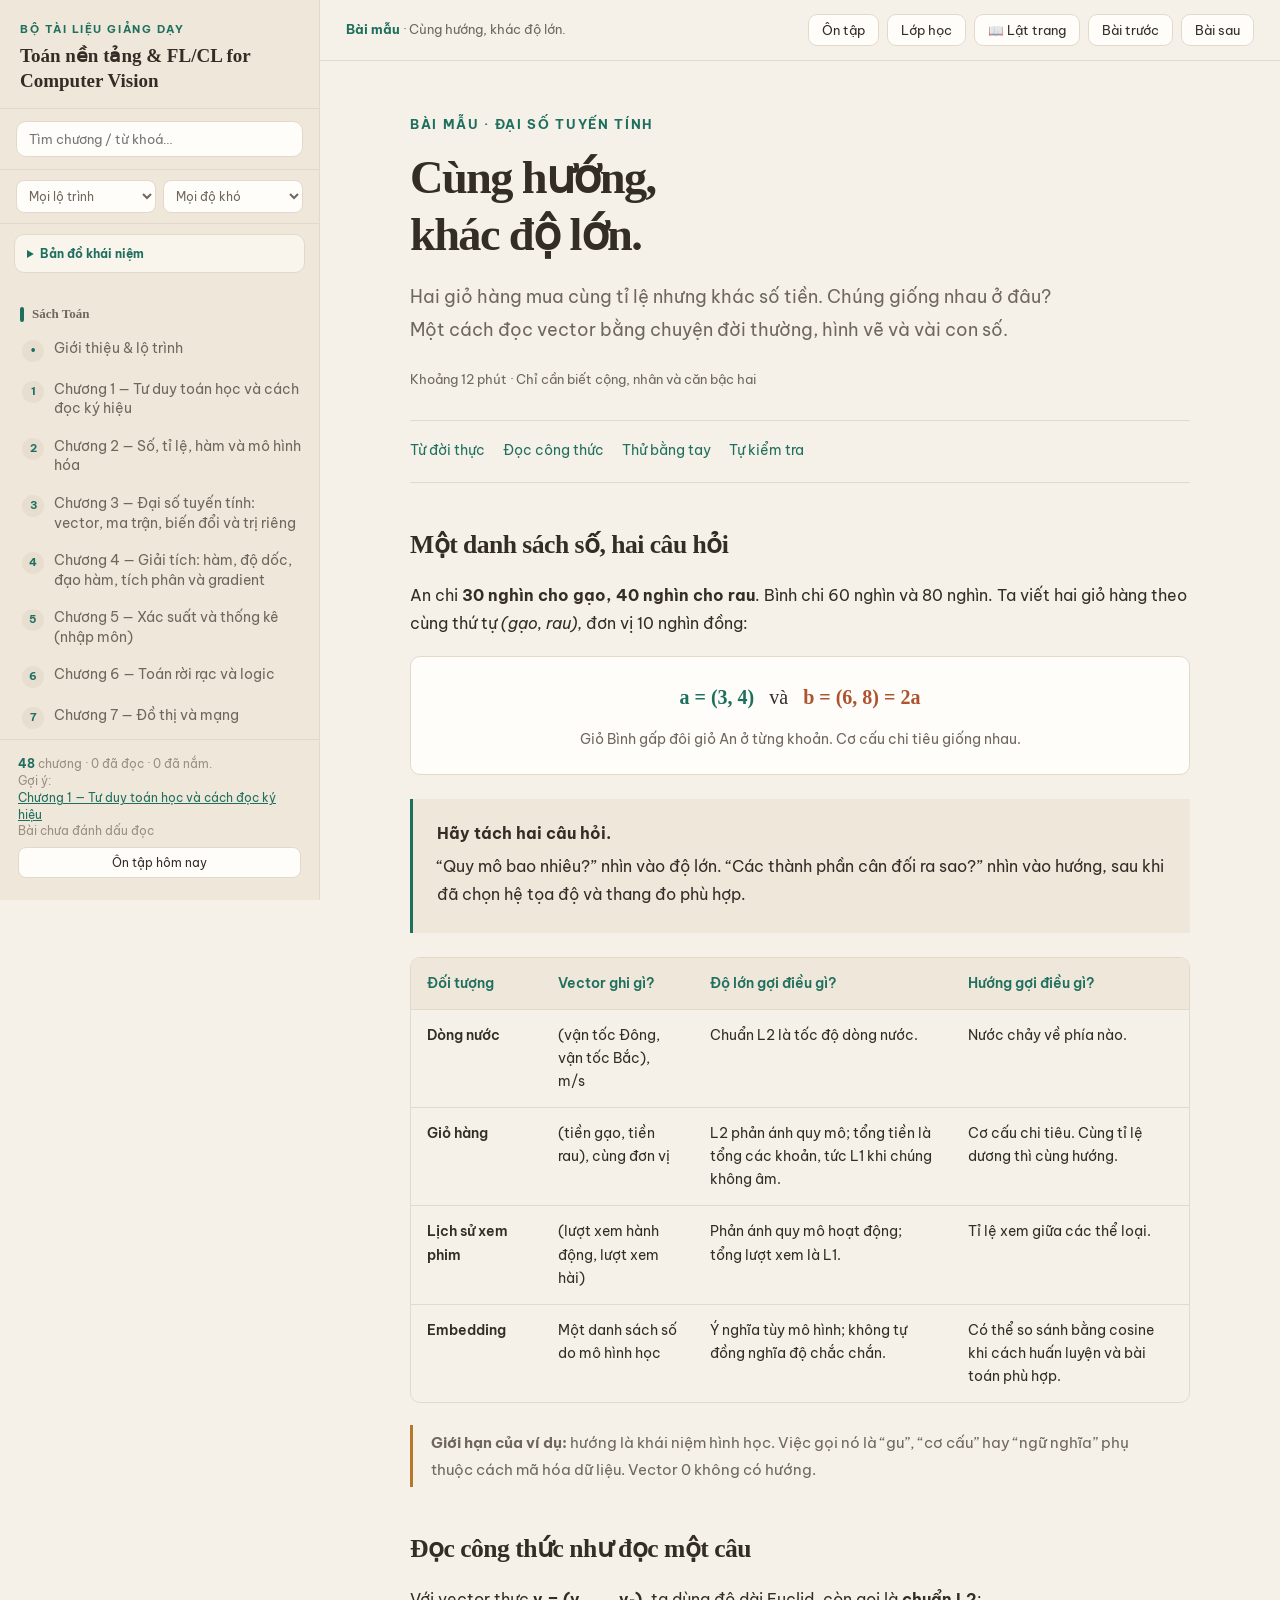
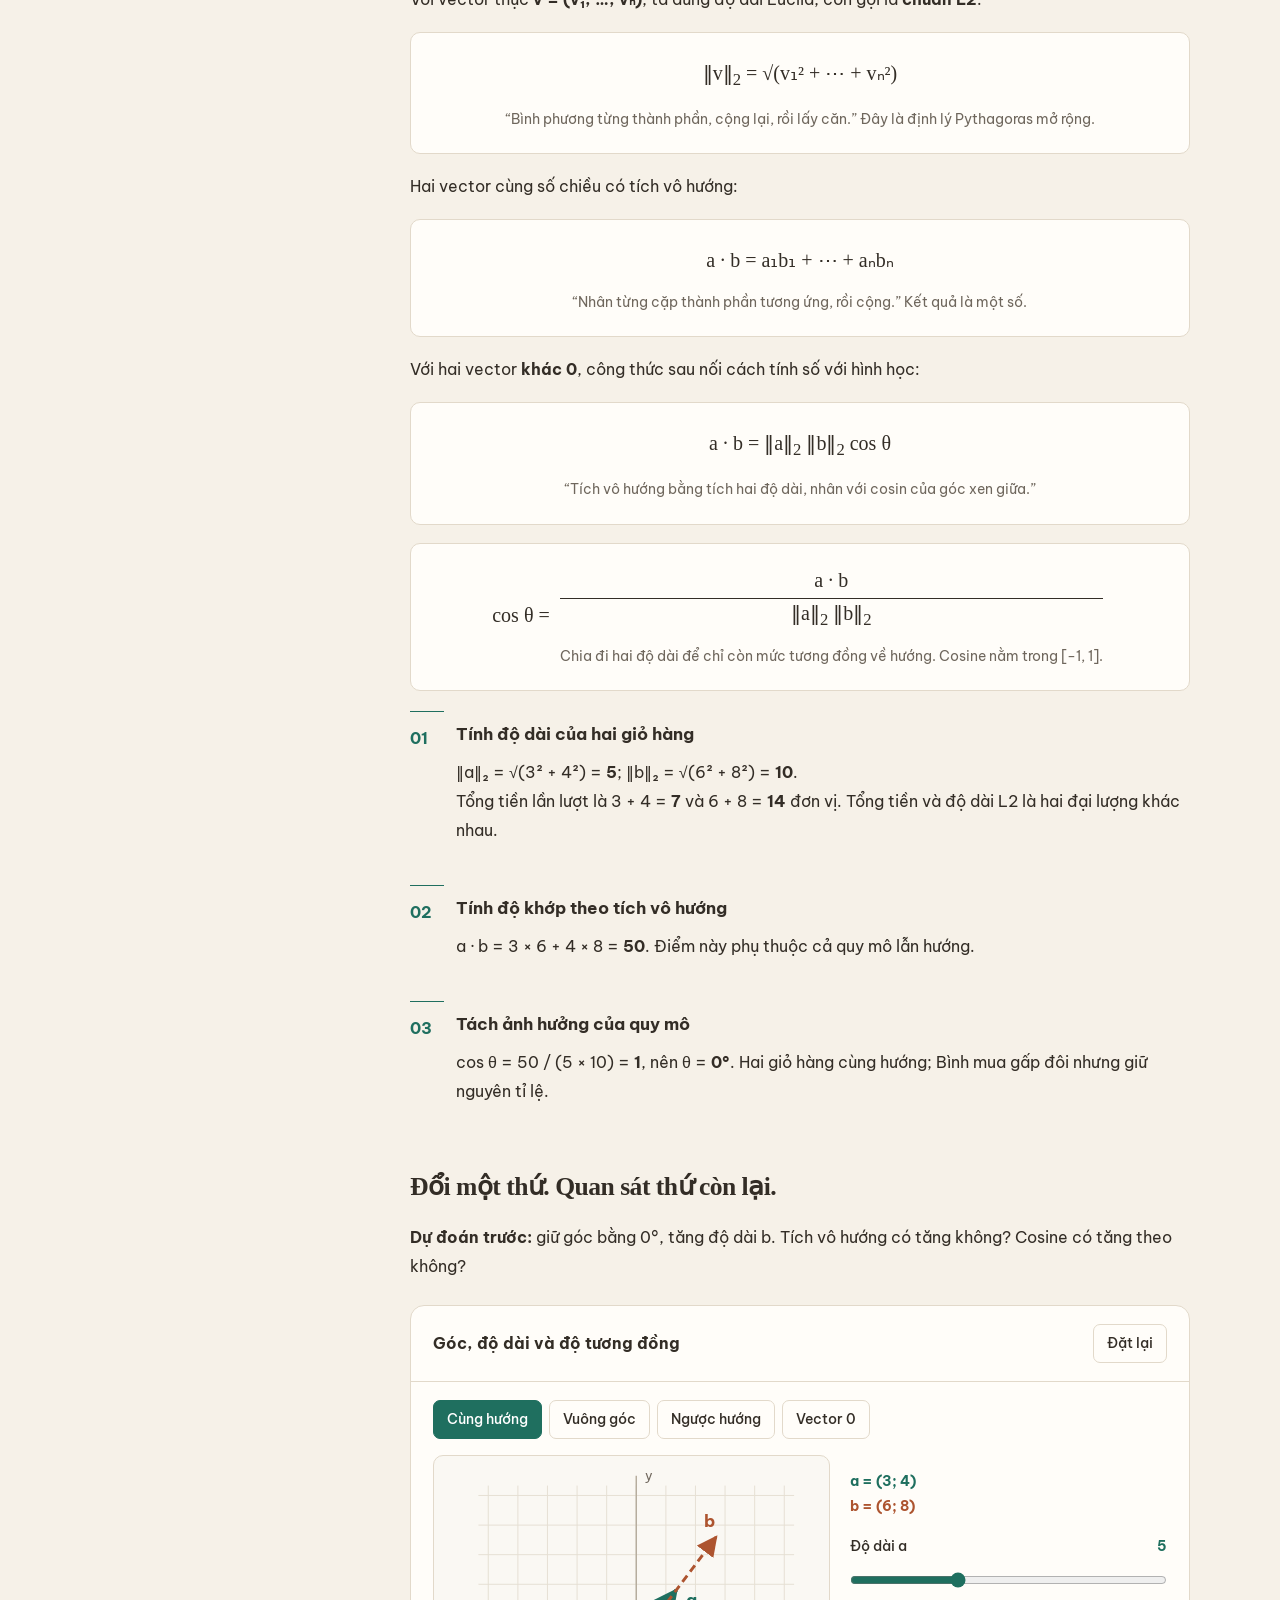
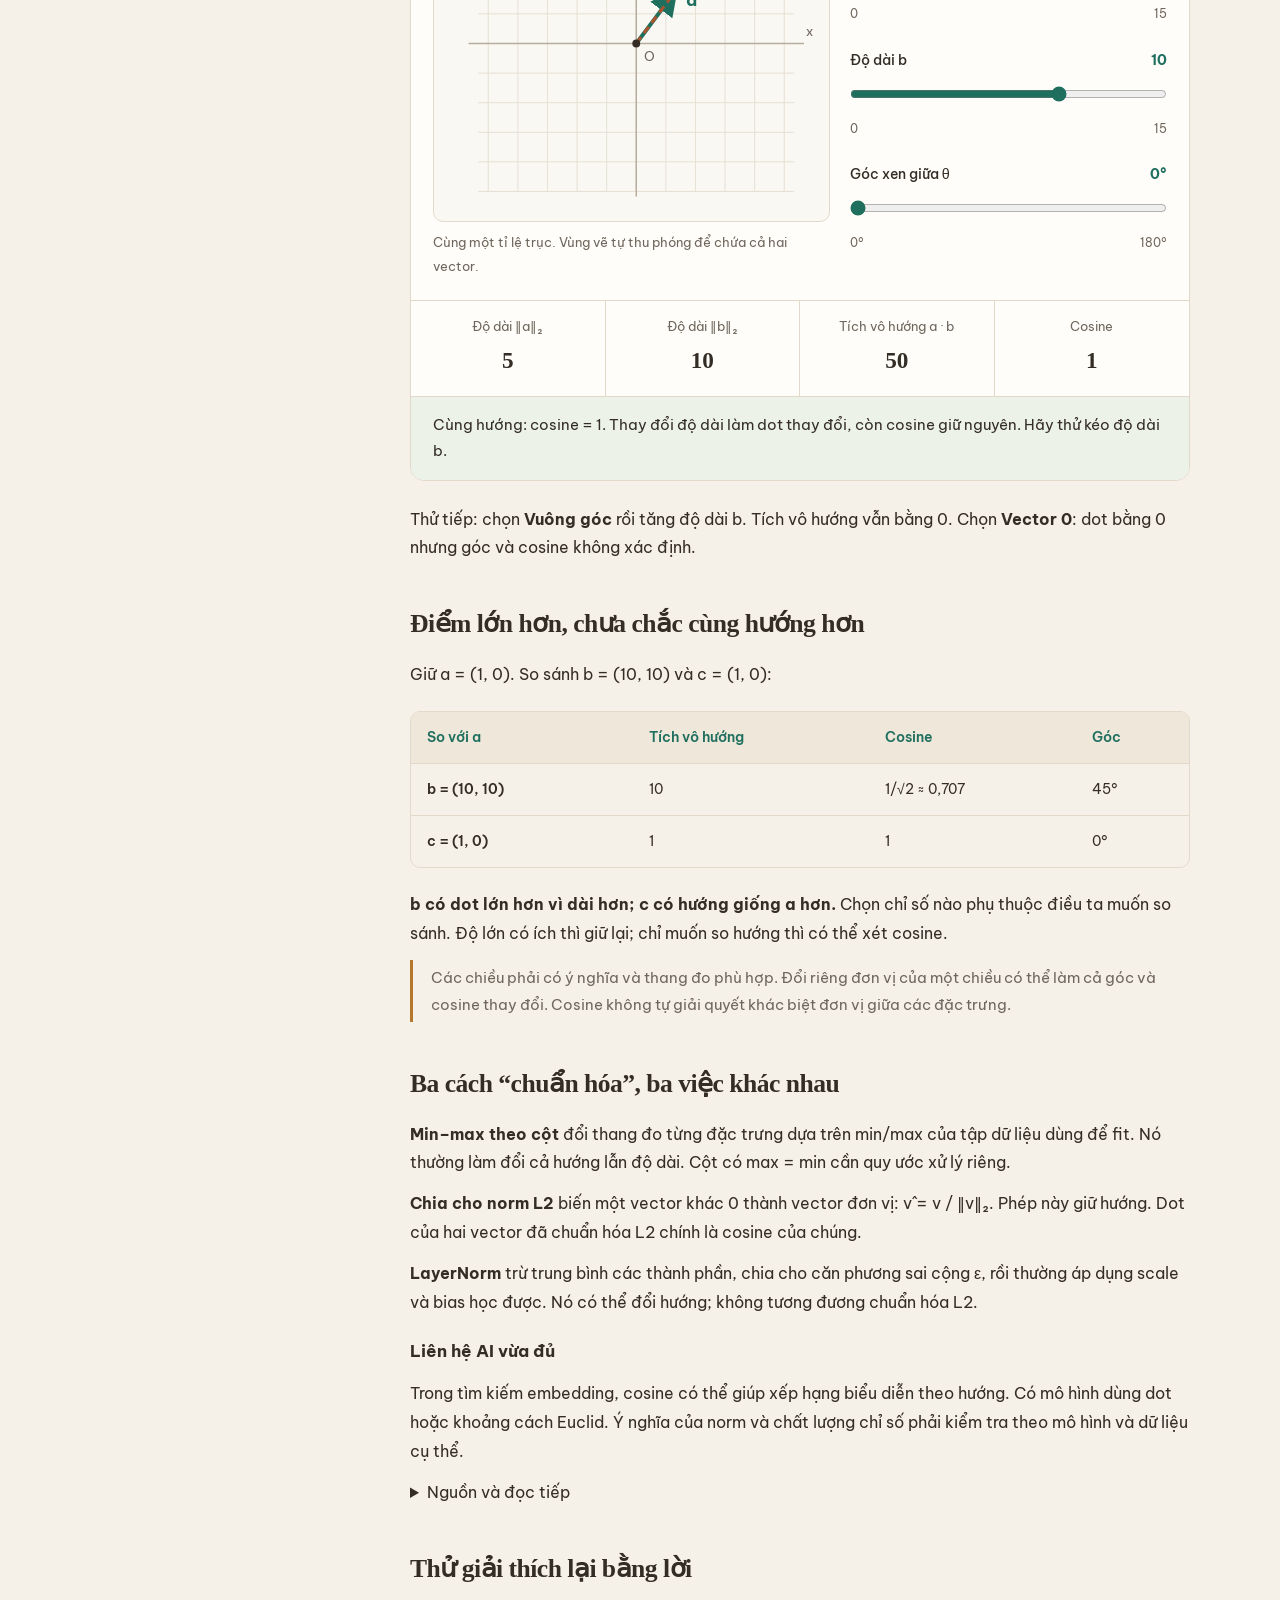
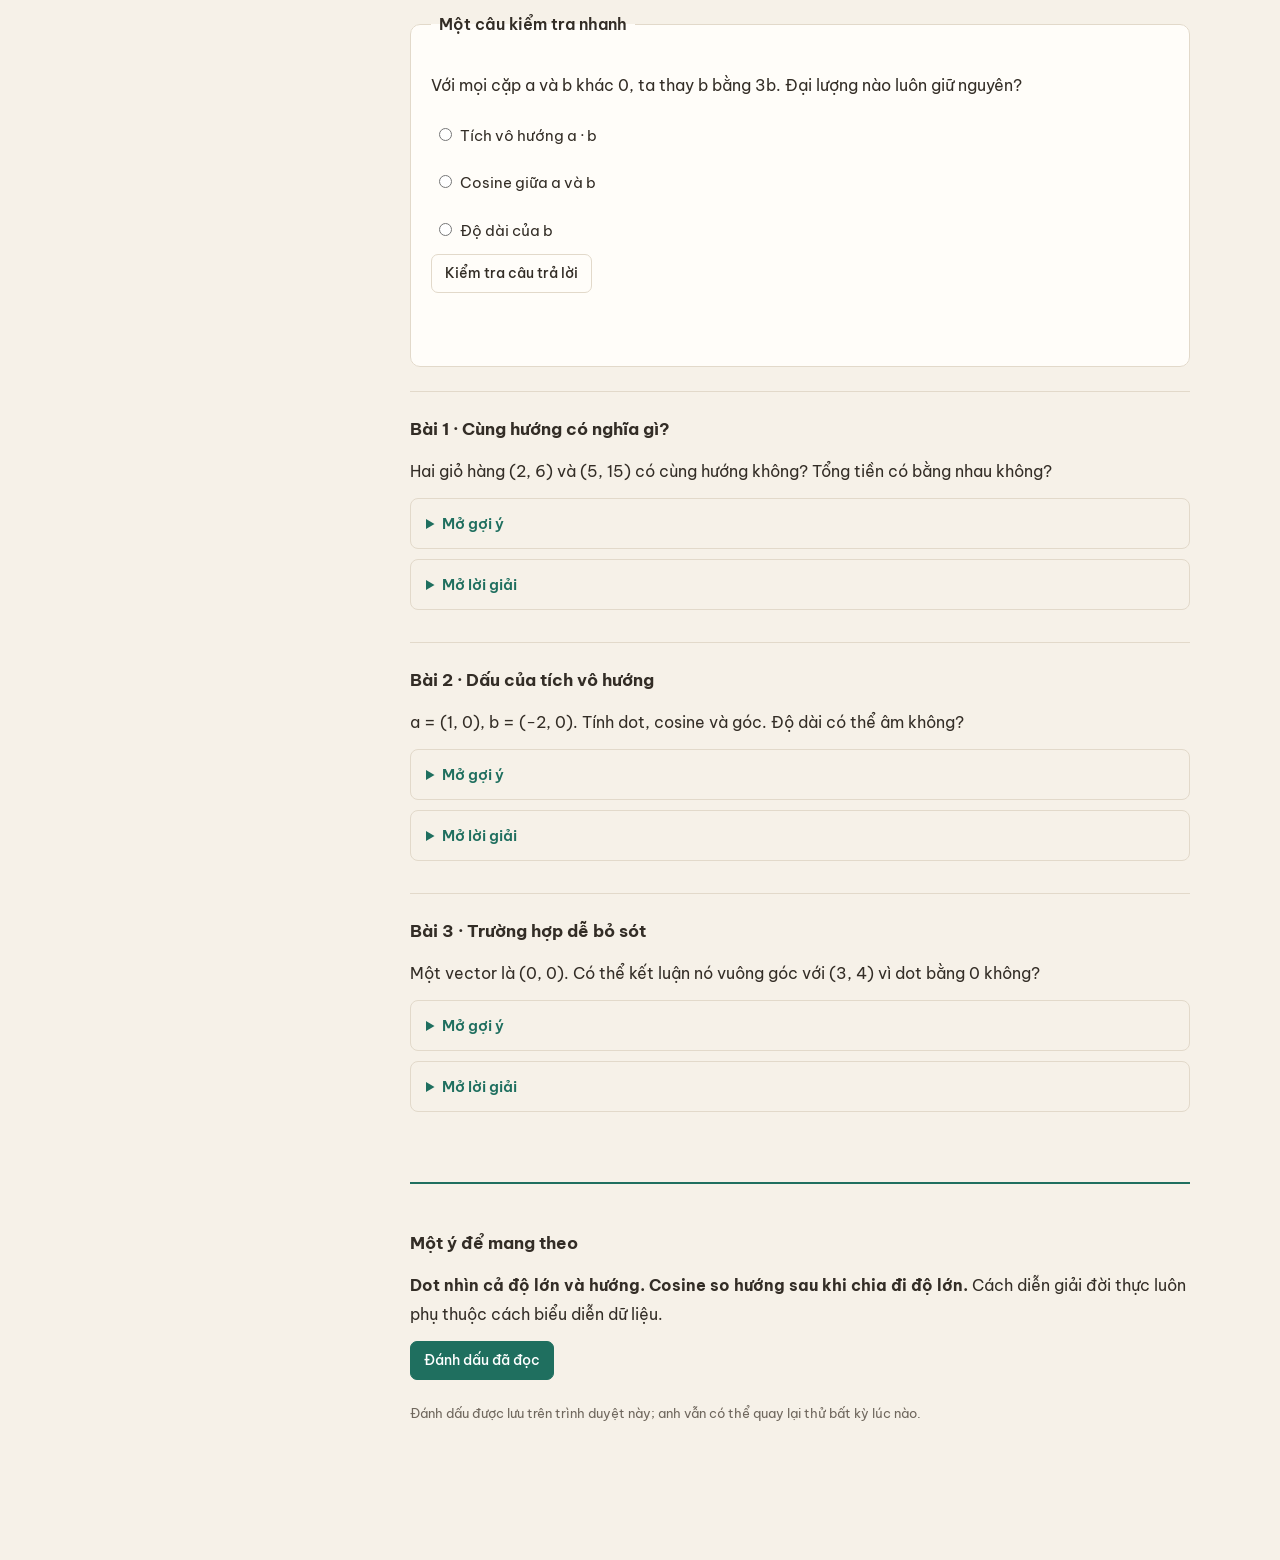
==== commit eeffbd2f: "Complete interactive lab upgrade and publish source Add prediction-gated flagship labs, direct manip" ====
--- a/vector.html
+++ b/vector.html
@@ -86,6 +86,42 @@
 }
 .navbtn:hover{border-color:var(--accent);color:var(--accent)}
 .navbtn:disabled{opacity:.4;cursor:default}
+.skip-link{position:fixed;left:12px;top:-60px;z-index:60;background:var(--accent);color:#fff;padding:9px 14px;border-radius:0 0 9px 9px;text-decoration:none;font-size:13px}
+.skip-link:focus{top:0}
+.side-filters{display:grid;grid-template-columns:1fr 1fr;gap:7px;padding:10px 16px;border-bottom:1px solid var(--line);flex-shrink:0}
+.side-filters select{min-width:0;width:100%;padding:7px 8px;border:1px solid var(--line);border-radius:8px;background:var(--panel);font-family:inherit;font-size:11.5px;color:var(--ink-2)}
+.concept-map{margin:10px 14px 4px;border:1px solid var(--line);border-radius:10px;background:rgba(255,253,249,.62);flex-shrink:0}
+.concept-map summary{padding:9px 12px;cursor:pointer;font-size:12px;font-weight:700;color:var(--accent)}
+.concept-nodes{display:grid;gap:6px;padding:0 9px 10px}
+.concept-node{display:block;width:100%;text-align:left;padding:8px 10px;border:1px solid var(--line);border-radius:8px;background:var(--panel);color:var(--ink);font-family:inherit;cursor:pointer}
+.concept-node:hover{border-color:var(--accent)}
+.concept-node b{display:block;font-size:11.5px;color:var(--ink)}
+.concept-node span{display:block;font-size:10.5px;line-height:1.35;color:var(--muted);margin-top:2px}
+.side-foot .side-next{margin:0 0 7px;font-size:11.5px;line-height:1.45}
+.side-foot .side-next button{border:none;background:none;padding:0;color:var(--accent);font:inherit;text-align:left;cursor:pointer;text-decoration:underline}
+.side-foot .side-review{width:100%;margin-bottom:8px;padding:7px 10px;border:1px solid var(--line);border-radius:8px;background:var(--panel);color:var(--ink);font-family:inherit;font-size:12px;cursor:pointer}
+.side-foot .side-review:hover{border-color:var(--accent);color:var(--accent)}
+.review-dialog{width:min(94vw,620px);max-height:82vh;border:1px solid var(--line);border-radius:14px;padding:0;background:var(--panel);color:var(--ink);box-shadow:0 18px 70px rgba(33,25,17,.25)}
+.review-dialog::backdrop{background:rgba(40,32,24,.46)}
+.review-inner{padding:22px 22px 18px}
+.review-inner h2{font-family:var(--serif);font-size:22px;margin-bottom:4px}
+.review-summary{font-size:13px;color:var(--ink-2);margin-bottom:12px}
+.review-list{display:grid;gap:7px;margin:12px 0}
+.review-item{display:flex;align-items:center;justify-content:space-between;gap:10px;padding:9px 11px;border:1px solid var(--line);border-radius:9px;background:var(--bg)}
+.review-item span{font-size:12.5px;line-height:1.4}
+.review-item b{display:block;font-size:10.5px;color:var(--warn)}
+.review-actions{display:flex;gap:8px;justify-content:flex-end;flex-wrap:wrap}
+.review-close{border:1px solid var(--line);background:var(--panel);color:var(--ink);padding:7px 12px;border-radius:8px;font-family:inherit;font-size:12px;cursor:pointer}
+.review-close.primary{border-color:var(--accent);background:var(--accent);color:#fff}
+body.classroom-mode .sidebar{display:none}
+body.classroom-mode .topbar{background:var(--panel)}
+body.classroom-mode .lesson{max-width:1040px}
+body.classroom-mode .content{font-size:19px}
+body.classroom-mode .side-toggle{display:none!important}
+@media (max-width:560px){
+  .side-filters{grid-template-columns:1fr}
+  .review-item{align-items:flex-start;flex-direction:column}
+}
 
 /* ============ Nội dung bài học ============ */
 .lesson{max-width:860px;width:100%;margin:0 auto;padding:40px 40px 90px}
@@ -258,8 +294,8 @@
 .experiment-toggle label{display:flex;align-items:center;gap:9px;font-weight:500;margin:0;cursor:pointer}
 .experiment-toggle input{width:18px;height:18px;min-width:18px;accent-color:var(--accent);cursor:pointer}
 .experiment-control output{font-weight:600;color:var(--accent);min-width:44px;text-align:right;font-variant-numeric:tabular-nums}
-.experiment-results{display:flex;flex-wrap:wrap;border-top:1px solid var(--line)}
-.experiment-results>div{flex:1;min-width:120px;padding:14px;text-align:center;border-right:1px solid var(--line);font:400 .8rem/1.6 var(--sans)}
+.experiment-results{display:grid;grid-template-columns:repeat(auto-fit,minmax(130px,1fr));border-top:1px solid var(--line)}
+.experiment-results>div{padding:14px;text-align:center;border-right:1px solid var(--line);font:400 .8rem/1.6 var(--sans)}
 .experiment-results strong{display:block;font-family:var(--serif);font-size:1.3rem;line-height:1.5;margin-top:6px;overflow-wrap:anywhere}
 .content .experiment-observation{background:#edf2e9;font:400 .9rem/1.8 var(--sans);padding:16px 20px;margin:0}
 .learning-quiz{font-family:var(--sans);margin:26px 0;background:var(--panel);border:1px solid var(--line);border-radius:10px;padding:20px}
@@ -296,11 +332,135 @@
 .content p,.content li,.content td,.content th,.content strong{overflow-wrap:anywhere}
 .content pre code{overflow-wrap:normal}
 .content h1{overflow-wrap:anywhere}
-@media(max-width:600px){.experiment-body{grid-template-columns:1fr}.experiment-results>div{min-width:45%;border-bottom:1px solid var(--line)}.experiment-head{padding:16px}.learning-quiz{padding:16px}.reading-toc{padding-left:8px}.content h2,.content h3{scroll-margin-top:160px}}
+.prediction-gate{margin:0 20px 18px;padding:16px 18px;border:1px solid #d9c8a4;border-left:4px solid #9e7a31;border-radius:8px;background:#fbf7eb}
+.prediction-kicker{font:700 .72rem/1.4 var(--sans);letter-spacing:.08em;text-transform:uppercase;color:#8a6726;margin-bottom:7px}
+.prediction-question{font:500 .95rem/1.7 var(--sans);color:var(--ink);margin:0 0 12px}
+.prediction-options{display:grid;grid-template-columns:repeat(auto-fit,minmax(160px,1fr));gap:8px}
+.prediction-option{font:400 .88rem/1.5 var(--sans);text-align:left;padding:10px 12px;border:1px solid #d9d0c2;border-radius:7px;background:#fff;color:var(--ink);cursor:pointer}
+.prediction-option:hover:not(:disabled){border-color:#9e7a31;background:#fffdf7}
+.prediction-option b{color:#8a6726;margin-right:4px}
+.prediction-option:disabled{cursor:default;opacity:.72}
+.prediction-option.is-correct{border-color:#1f6f5f;background:#edf2e9;opacity:1}
+.prediction-option.is-wrong{border-color:#ad542f;background:#f7e9e3;opacity:1}
+.prediction-feedback{display:none;margin:12px 0 0;font:400 .88rem/1.7 var(--sans)}
+.prediction-feedback.is-correct,.prediction-feedback.is-wrong{display:block}
+.prediction-feedback.is-correct{color:#1f6f5f}
+.prediction-feedback.is-wrong{color:#ad542f}
+.experiment-stage[hidden]{display:none}
+.experiment-visual{min-width:0}
+.experiment-visual svg{display:block;overflow:visible}
+.experiment-visual [data-handle]{touch-action:none;user-select:none}
+.experiment-visual:focus-visible{outline:2px solid var(--accent);outline-offset:3px;border-radius:8px}
+.lab-actions{display:flex;flex-wrap:wrap;gap:8px;margin:2px 0 12px}
+.lab-actions .lab-btn{flex:1;min-width:110px}
+.lab-actions .lab-btn:disabled{opacity:.45;cursor:not-allowed}
+.rate-presets{display:flex;flex-wrap:wrap;align-items:center;gap:6px;font:400 .82rem/1.5 var(--sans);color:var(--ink-2);margin:0 0 8px}
+.rate-presets button{font:500 .8rem/1.4 var(--sans);padding:4px 8px;border:1px solid var(--line);border-radius:20px;background:#fff;color:var(--ink-2);cursor:pointer}
+.rate-presets button:hover,.rate-presets button.is-active{border-color:var(--accent);color:var(--accent);background:#edf2e9}
+.conv-visual{display:grid;gap:12px}
+.conv-panels{display:grid;grid-template-columns:minmax(0,1fr) minmax(0,1fr);gap:10px}
+.conv-panel{min-width:0}
+.conv-panel svg{width:100%;height:auto;background:#faf8f3;border:1px solid var(--line);border-radius:8px}
+.conv-volume{display:grid;grid-template-columns:minmax(0,1fr) minmax(130px,.55fr);gap:12px;align-items:center;padding:10px 12px;border:1px solid var(--line);border-radius:8px;background:#faf8f3}
+.conv-volume>svg{width:100%;height:auto;background:linear-gradient(180deg,#f6f1e8,#faf8f3);border:0}
+.conv-channels{display:grid;gap:6px}
+.conv-channel{display:flex;align-items:center;justify-content:space-between;gap:6px;font:500 .78rem/1.4 var(--sans);padding:6px 8px;border:1px solid var(--line);border-radius:6px;background:#fff;color:var(--ink-2);cursor:pointer}
+.conv-channel small{font-weight:400;color:#8d8274}
+.conv-channel:hover,.conv-channel.is-active{border-color:var(--accent);color:var(--accent);background:#edf2e9}
+.conv-channel.is-active{border-width:2px;padding:5px 7px}
+.lab-toolbar{display:flex;flex-wrap:wrap;align-items:center;gap:6px;padding:0 20px 10px}
+.lab-tool{font:500 .78rem/1.4 var(--sans);padding:5px 9px;border:1px solid var(--line);border-radius:20px;background:#fff;color:var(--ink-2);cursor:pointer}
+.lab-tool:hover{border-color:var(--accent);color:var(--accent);background:#edf2e9}
+.lab-tool-status{font:400 .78rem/1.5 var(--sans);color:var(--accent);min-width:0;overflow-wrap:anywhere}
+.lab-challenge{margin:0 20px 16px;padding:12px 14px;border:1px solid #bfd2c4;border-radius:8px;background:#f0f6ee;font-family:var(--sans)}
+.lab-challenge-copy p{font-size:.9rem;line-height:1.7;margin:2px 0 10px;color:var(--ink)}
+.lab-challenge .lab-btn{font-size:.82rem}
+.lab-challenge-feedback{font-size:.84rem;line-height:1.6;margin:8px 0 0;color:var(--warn)}
+.lab-challenge-feedback[data-state="correct"]{color:var(--accent)}
+.snapshot-view{margin:0 20px 18px;padding:12px 14px;border:1px dashed #c9b48a;border-radius:8px;background:#fcf9ef;font-family:var(--sans);font-size:.84rem}
+.snapshot-view[hidden]{display:none}
+.snapshot-head{display:flex;align-items:center;justify-content:space-between;gap:10px;margin-bottom:8px}
+.snapshot-clear{font:400 .76rem/1.4 var(--sans);border:0;background:none;color:var(--warn);cursor:pointer;text-decoration:underline}
+.snapshot-grid{display:grid;grid-template-columns:1fr 1fr;gap:14px}
+.snapshot-label{display:block;font-weight:700;color:var(--accent);margin-bottom:5px}
+.snapshot-grid p{margin:3px 0;line-height:1.5}
+.error-museum{margin:0 20px 20px;border:1px solid #e0c9bd;border-radius:8px;padding:12px 14px;background:#fdf6f2;font-family:var(--sans);font-size:.86rem}
+.error-museum summary{font-weight:650;color:#9d4f31;cursor:pointer}
+.error-museum-intro{font-size:.82rem;color:var(--ink-2);margin:10px 0}
+.error-list{display:flex;flex-wrap:wrap;gap:6px}
+.error-list button{font:500 .78rem/1.4 var(--sans);padding:5px 9px;border:1px solid #e0c9bd;border-radius:18px;background:#fff;color:#8c4d34;cursor:pointer}
+.error-list button:hover{border-color:var(--warn);background:#fbeee7}
+.error-note{margin:12px 0 0;line-height:1.7;color:var(--warn)}
+.error-note:empty{display:none}
+.is-error-state .experiment-head h3{color:#8c4d34}
+.chart-wrap{display:grid;gap:8px}
+.lab-data{font:400 .8rem/1.6 var(--sans);border-top:1px dashed var(--line);padding-top:7px}
+.lab-data summary{color:var(--accent);cursor:pointer;font-weight:600}
+.lab-data table{border-collapse:collapse;width:100%;margin-top:7px}
+.lab-data th,.lab-data td{border:1px solid var(--line);padding:5px 7px;text-align:left}
+.lab-data th{background:var(--bg-2);font-weight:600}
+body.classroom-mode .sidebar{display:none}
+body.classroom-mode .side-toggle{display:none}
+body.classroom-mode .topbar{padding-left:26px}
+body.classroom-mode .lesson{max-width:1020px;padding-top:34px}
+body.classroom-mode .content{font-size:19.5px;line-height:1.75}
+body.classroom-mode .content h1{font-size:34px}
+body.classroom-mode .content h2{font-size:25px}
+body.classroom-mode .lab-toolbar{position:sticky;bottom:0;z-index:2;background:rgba(255,253,249,.96);padding-top:8px;padding-bottom:8px;border-top:1px solid var(--line)}
+@media(max-width:600px){.experiment-body{grid-template-columns:1fr}.experiment-results>div{border-bottom:1px solid var(--line)}.experiment-head{padding:16px}.learning-quiz{padding:16px}.reading-toc{padding-left:8px}.content h2,.content h3{scroll-margin-top:160px}.prediction-gate{margin:0 16px 16px;padding:13px}.prediction-options{grid-template-columns:1fr}.conv-panels{grid-template-columns:1fr 1fr;gap:6px}.conv-volume{grid-template-columns:1fr}.conv-channels{grid-template-columns:repeat(auto-fit,minmax(110px,1fr))}.lab-toolbar{padding:0 16px 8px}.lab-challenge,.snapshot-view,.error-museum{margin-left:16px;margin-right:16px}.snapshot-grid{grid-template-columns:1fr}}
+@media print{.sidebar,.topbar,.side-toggle,.lab-toolbar,.prediction-gate,.learning-quiz,.reading-tools,.reading-completion,.voice-player{display:none!important}.lesson{max-width:none;padding:0}.content{font-size:11pt}.experiment-stage[hidden]{display:block!important}.learning-experiment{break-inside:avoid;border:1px solid #bbb}}
+
+/* Trình nghe bài đọc — dùng chung bảng màu với trang */
+.voice-player{
+  margin:22px 0 6px;padding:16px 18px;border:1px solid var(--line);
+  border-radius:14px;background:linear-gradient(180deg,var(--panel),var(--bg-2));
+  box-shadow:0 1px 0 rgba(51,45,38,.04);
+}
+.voice-head{display:flex;align-items:flex-start;justify-content:space-between;gap:12px;flex-wrap:wrap}
+.voice-kicker{font-size:10.5px;letter-spacing:.16em;text-transform:uppercase;color:var(--accent);font-weight:700}
+.voice-head h2{font-family:var(--serif);font-size:18px;line-height:1.3;color:var(--ink);margin-top:2px}
+.voice-voice{font-size:12px;color:var(--muted);margin-top:2px;overflow-wrap:anywhere}
+.voice-dl{font-size:12.5px;color:var(--accent);text-decoration:none;border-bottom:1px solid transparent;white-space:nowrap;padding-top:4px}
+.voice-dl:hover{border-bottom-color:var(--accent)}
+.voice-row{display:flex;align-items:center;gap:12px;margin-top:12px}
+.voice-toggle{
+  width:44px;height:44px;flex:none;border-radius:50%;border:none;cursor:pointer;
+  background:var(--accent);color:#fff;font-size:15px;line-height:1;
+  display:grid;place-items:center;transition:transform .15s ease,background .15s ease;
+}
+.voice-toggle:hover{background:#195c4f}
+.voice-toggle:active{transform:scale(.94)}
+.voice-toggle:focus-visible{outline:3px solid var(--accent-2);outline-offset:2px}
+.voice-track{flex:1;min-width:0}
+.voice-range{
+  -webkit-appearance:none;appearance:none;width:100%;height:5px;border-radius:3px;
+  background:linear-gradient(to right,var(--accent) 0,var(--accent) var(--fill,0%),var(--line) var(--fill,0%),var(--line) 100%);
+  cursor:pointer;
+}
+.voice-range::-webkit-slider-thumb{-webkit-appearance:none;width:14px;height:14px;border-radius:50%;background:var(--accent);border:2px solid var(--panel);box-shadow:0 0 0 1px var(--accent)}
+.voice-range::-moz-range-thumb{width:12px;height:12px;border-radius:50%;background:var(--accent);border:2px solid var(--panel)}
+.voice-range:focus-visible{outline:2px solid var(--accent-2);outline-offset:3px}
+.voice-meta{display:flex;justify-content:space-between;gap:10px;margin-top:5px;font-size:11.5px;color:var(--muted)}
+.voice-sec{flex:1;min-width:0;text-align:center;overflow:hidden;text-overflow:ellipsis;white-space:nowrap;color:var(--ink-2)}
+.voice-rate{
+  flex:none;border:1px solid var(--line);border-radius:9px;background:var(--panel);
+  color:var(--ink-2);font-family:inherit;font-size:12.5px;padding:7px 8px;cursor:pointer;
+}
+.voice-rate:focus-visible{outline:2px solid var(--accent-2);outline-offset:1px}
+@media (max-width:560px){
+  .voice-player{padding:14px;overflow:hidden}
+  .voice-dl{padding-top:0}
+  .voice-row{flex-wrap:wrap}
+  .voice-track{order:3;flex-basis:100%}
+  .voice-meta{font-size:11px}
+  .voice-sec{text-align:right}
+}
+@media print{.voice-player{display:none}}
 
 </style>
 </head>
 <body>
+<a class="skip-link" href="#lesson">Bỏ qua mục lục, đến bài đọc</a>
 <button class="side-toggle" id="sideToggle" aria-label="Ẩn/hiện mục lục" aria-expanded="false" aria-controls="sidebar" title="Ẩn/hiện mục lục">☰</button>
 <div class="sb-overlay" id="sbOverlay"></div>
 <div class="app">
@@ -313,10 +473,29 @@
     <div class="side-search">
       <input id="search" type="search" aria-label="Tìm trong tài liệu" placeholder="Tìm chương / từ khoá…">
     </div>
+    <div class="side-filters">
+      <select id="filterTrack" aria-label="Lọc theo lộ trình">
+        <option value="">Mọi lộ trình</option>
+        <option value="0">Sách Toán</option>
+        <option value="1">FL / CL · CV</option>
+      </select>
+      <select id="filterDifficulty" aria-label="Lọc theo độ khó">
+        <option value="">Mọi độ khó</option>
+        <option value="foundation">Nền tảng</option>
+        <option value="intermediate">Trung cấp</option>
+        <option value="advanced">Nâng cao</option>
+      </select>
+    </div>
+    <details class="concept-map" id="conceptMap">
+      <summary>Bản đồ khái niệm</summary>
+      <div class="concept-nodes" id="conceptNodes"></div>
+    </details>
     <button class="lab-btn reading-resume" id="readingResume" hidden>Đọc tiếp bài gần nhất</button>
     <nav class="side-nav" id="sideNav"></nav>
     <div class="side-foot">
-      <b id="statChapters">0</b> chương · <span id="readingProgress">0</span> đã đọc.
+      <b id="statChapters">0</b> chương · <span id="readingProgress">0</span> đã đọc · <span id="masteryProgress">0</span> đã nắm.
+      <div class="side-next" id="nextRecommendation"></div>
+      <button type="button" class="side-review" id="readingReview">Ôn tập hôm nay</button>
     </div>
   </aside>
 
@@ -325,6 +504,8 @@
     <header class="topbar">
       <div class="crumb"><b id="crumbBook">Kho tài liệu</b> <span id="crumbChap"></span></div>
       <div class="controls">
+        <button class="navbtn" id="btnReview" title="Ôn tập theo lịch và gợi ý bài tiếp theo">Ôn tập</button>
+        <button class="navbtn" id="btnClassroom" aria-pressed="false" title="Ẩn mục lục, tăng cỡ chữ cho lớp học">Lớp học</button>
         <button class="navbtn" id="btnFlip" title="Lật trang flipbook">📖 Lật trang</button>
         <button class="navbtn" id="btnPrev">Bài trước</button>
         <button class="navbtn" id="btnNext">Bài sau</button>
@@ -334,9 +515,113 @@
   </div>
 </div>
 
+<dialog class="review-dialog" id="reviewDialog" aria-labelledby="reviewTitle">
+  <div class="review-inner">
+    <h2 id="reviewTitle">Ôn tập &amp; gợi ý</h2>
+    <p class="review-summary" id="reviewSummary"></p>
+    <div class="review-list" id="reviewList"></div>
+    <div class="review-actions">
+      <button type="button" class="review-close" id="reviewClose">Đóng</button>
+      <button type="button" class="review-close primary" id="reviewGo">Mở bài gợi ý</button>
+    </div>
+  </div>
+</dialog>
+
 <!-- ====== Dữ liệu (được build.js điền) ====== -->
 <script id="flatData" type="application/json">[{"bi":0,"ci":0,"file":"00_LoTrinh_MucLuc.md","num":0,"title":"Giới thiệu & lộ trình"},{"bi":0,"ci":1,"file":"Chuong_01_Tu_duy_toan_hoc_va_cach_doc_ky_hieu.md","num":1,"title":"Chương 1 — Tư duy toán học và cách đọc ký hiệu"},{"bi":0,"ci":2,"file":"Chuong_02_So_ti_le_ham_va_mo_hinh_hoa.md","num":2,"title":"Chương 2 — Số, tỉ lệ, hàm và mô hình hóa"},{"bi":0,"ci":3,"file":"Chuong_03_Dai_so_tuyen_tinh_vector_ma_tran.md","num":3,"title":"Chương 3 — Đại số tuyến tính: vector, ma trận, biến đổi và trị riêng"},{"bi":0,"ci":4,"file":"Chuong_04_Giai_tich_dao_ham_gradient_tich_phan.md","num":4,"title":"Chương 4 — Giải tích: hàm, độ dốc, đạo hàm, tích phân và gradient"},{"bi":0,"ci":5,"file":"Chuong_05_Xac_suat_va_thong_ke.md","num":5,"title":"Chương 5 — Xác suất và thống kê (nhập môn)"},{"bi":0,"ci":6,"file":"Chuong_06_Toan_roi_rac_va_logic.md","num":6,"title":"Chương 6 — Toán rời rạc và logic"},{"bi":0,"ci":7,"file":"Chuong_07_Do_thi_va_mang.md","num":7,"title":"Chương 7 — Đồ thị và mạng"},{"bi":0,"ci":8,"file":"Chuong_08_Toi_uu_hoa_gradient_descent.md","num":8,"title":"Chương 8 — Tối ưu hóa: hàm mục tiêu, ràng buộc và gradient descent"},{"bi":0,"ci":9,"file":"Chuong_09_Cac_y_tuong_gap_nhau_trong_ML_DL.md","num":9,"title":"Chương 9 — Các ý tưởng toán học gặp nhau trong học máy và học sâu"},{"bi":1,"ci":0,"file":"00_LoTrinh_MucLuc.md","num":0,"title":"Giới thiệu & lộ trình"},{"bi":1,"ci":1,"file":"Chuong_01_Kiem_tra_dau_vao_va_dinh_vi.md","num":1,"title":"Chương 1.1 — Kiểm tra đầu vào & định vị (Giai đoạn 1)"},{"bi":1,"ci":2,"file":"Chuong_02_Doc_du_lieu_va_to_chuc_thi_nghiem.md","num":2,"title":"Chương 1.2 — Đọc dữ liệu & tổ chức thí nghiệm (Giai đoạn 1)"},{"bi":1,"ci":3,"file":"Chuong_03_Numpy_cho_ML.md","num":3,"title":"Chương 1.3 — NumPy cho ML (Giai đoạn 1)"},{"bi":1,"ci":4,"file":"Chuong_04_PyTorch_co_ban.md","num":4,"title":"Chương 1.4 — PyTorch cơ bản (Giai đoạn 1)"},{"bi":1,"ci":5,"file":"Chuong_05_Git_venv_to_chuc_thi_nghiem.md","num":5,"title":"Chương 1.5 — Git, môi trường ảo & tổ chức thí nghiệm (Giai đoạn 1)"},{"bi":1,"ci":6,"file":"Chuong_06_G2_Dai_cuong_cac_nhanh_ML.md","num":6,"title":"Chương 2.1 — Ba họ bài toán học máy: giám sát, không giám sát, tăng cường (Giai đoạn 2)"},{"bi":1,"ci":7,"file":"Chuong_07_G2_Du_lieu_dac_trung_nhan_loss.md","num":7,"title":"Chương 2.2 — Dữ liệu, đặc trưng, nhãn, dự đoán và hàm mất mát (Giai đoạn 2)"},{"bi":1,"ci":8,"file":"Chuong_08_G2_Train_validation_test.md","num":8,"title":"Chương 2.3 — Tập train, validation và test (Giai đoạn 2)"},{"bi":1,"ci":9,"file":"Chuong_09_G2_Hoi_quy_tuyen_tinh_logistic.md","num":9,"title":"Chương 2.4 — Hồi quy tuyến tính & hồi quy logistic (Giai đoạn 2)"},{"bi":1,"ci":10,"file":"Chuong_10_G2_Overfit_underfit_regularization_bias_variance.md","num":10,"title":"Chương 2.5 — Overfitting, underfitting, regularization và đánh đổi bias–variance (Giai đoạn 2)"},{"bi":1,"ci":11,"file":"Chuong_11_G2_Gradient_descent_co_ban.md","num":11,"title":"Chương 2.6 — Gradient descent ở mức trực quan và toán học cơ bản (Giai đoạn 2)"},{"bi":1,"ci":12,"file":"Chuong_12_G2_Chi_so_danh_gia.md","num":12,"title":"Chương 2.7 — Chỉ số đánh giá (Giai đoạn 2)"},{"bi":1,"ci":13,"file":"Chuong_13_G2_Ro_ri_du_lieu_sai_lam_thiet_ke_thi_nghiem.md","num":13,"title":"Chương 2.8 — Rò rỉ dữ liệu và các sai lầm trong thiết kế thí nghiệm (Giai đoạn 2)"},{"bi":1,"ci":14,"file":"Chuong_14_G3_Neuron_tang_activation_forward_backward.md","num":14,"title":"Chương 3.1–3.3 — Neuron, các tầng, hàm kích hoạt & lan truyền xuôi–ngược (Giai đoạn 3)"},{"bi":1,"ci":15,"file":"Chuong_15_G3_Minibatch_optimizer_learning_rate.md","num":15,"title":"Chương 3.4–3.5 — Hàm mất mát, mini-batch, optimizer và learning rate (Giai đoạn 3)"},{"bi":1,"ci":16,"file":"Chuong_16_G3_Khoi_tao_chuan_hoa_regularization.md","num":16,"title":"Chương 3.6 — Khởi tạo trọng số, chuẩn hóa và regularization (Giai đoạn 3)"},{"bi":1,"ci":17,"file":"Chuong_17_G3_Doc_duong_cong_huan_luyen_chan_doan.md","num":17,"title":"Chương 3.7 — Đọc đường cong huấn luyện & chẩn đoán các trường hợp model không học (Giai đoạn 3)"},{"bi":1,"ci":18,"file":"Chuong_18_G4_Anh_so_pixel_convolution_pooling.md","num":18,"title":"Chương 4.1–4.3 — Ảnh số, phân loại ảnh, convolution/padding/stride/pooling (Giai đoạn 4)"},{"bi":1,"ci":19,"file":"Chuong_19_G4_CNN_kien_truc_augmentation_transfer.md","num":19,"title":"Chương 4.4–4.5 — Kiến trúc CNN, augmentation và transfer learning (Giai đoạn 4)"},{"bi":1,"ci":20,"file":"Chuong_20_G4_Phan_loai_nhieu_lop_mat_can_bang_lop.md","num":20,"title":"Chương 4.6 — Phân loại nhiều lớp và mất cân bằng lớp (Giai đoạn 4)"},{"bi":1,"ci":21,"file":"Chuong_21_G4_Detection_Segmentation_Phan_tich_loi.md","num":21,"title":"Chương 4.7–4.8 — Detection/Segmentation và phân tích lỗi của mô hình thị giác (Giai đoạn 4)"},{"bi":1,"ci":22,"file":"Chuong_22_G5_Embedding_Attention_Transformer_ViT.md","num":22,"title":"Chương 5.1–5.4 — Embedding, attention/self-attention, Transformer và Vision Transformer (Giai đoạn 5)"},{"bi":1,"ci":23,"file":"Chuong_23_G5_Pretraining_finetune_linear_probing.md","num":23,"title":"Chương 5.5–5.6 — Pretraining, fine-tuning, inference; frozen backbone, linear probing & tinh chỉnh một phần (Giai đoạn 5)"},{"bi":1,"ci":24,"file":"Chuong_24_G5_Mo_hinh_nen_tang_multimodal_gioi_han.md","num":24,"title":"Chương 5.7–5.9 — Mô hình nền tảng là gì (và không phải gì), mô hình đa phương thức & giới hạn (Giai đoạn 5)"},{"bi":1,"ci":25,"file":"Chuong_25_G6_Client_server_FL_vs_phan_tan_rounds.md","num":25,"title":"Chương 6.1–6.3 — Bài toán client–server, FL khác huấn luyện phân tán, và vòng truyền thông (Giai đoạn 6)"},{"bi":1,"ci":26,"file":"Chuong_26_G6_FedAvg.md","num":26,"title":"Chương 6.4 — Federated Averaging (FedAvg): phương pháp khởi đầu của học liên kết (Giai đoạn 6)"},{"bi":1,"ci":27,"file":"Chuong_27_G6_NonIID_can_bang_client_sampling_local_epochs.md","num":27,"title":"Chương 6.5–6.6 — Dữ liệu non-IID, mất cân bằng client, client sampling, local epochs & số vòng truyền thông (Giai đoạn 6)"},{"bi":1,"ci":28,"file":"Chuong_28_G6_Cost_model_danh_gia_so_voi_tap_trung.md","num":28,"title":"Chương 6.7–6.8 — Chi phí truyền thông/tài nguyên và đánh giá FL so với huấn luyện tập trung (Giai đoạn 6)"},{"bi":1,"ci":29,"file":"Chuong_29_G6_Privacy_Secure_Aggregation_DP_gioi_han.md","num":29,"title":"Chương 6.9 – 6.10 — Quyền riêng tư: Secure Aggregation & Differential Privacy (nhập môn), và các giới hạn bảo mật / độ tin cậy (Giai đoạn 6)"},{"bi":1,"ci":30,"file":"Chuong_30_G7_Du_lieu_lien_tuc_catastrophic_forgetting.md","num":30,"title":"Chương 7.1–7.2 — Dữ liệu đến theo luồng / chuỗi nhiệm vụ, và catastrophic forgetting (Giai đoạn 7)"},{"bi":1,"ci":31,"file":"Chuong_31_G7_Task_class_domain_incremental_3_ho_phuong_phap.md","num":31,"title":"Chương 7.3–7.4 — Task / Class / Domain-incremental, và ba họ phương pháp CL: rehearsal, regularization, kiến trúc (Giai đoạn 7)"},{"bi":1,"ci":32,"file":"Chuong_32_G7_Danh_gia_CL_hoc_moi_giu_cu.md","num":32,"title":"Chương 7.5–7.6 — Học lớp mới / thích nghi miền, và đánh giá CL: khả năng học mới vs giữ kiến thức cũ (Giai đoạn 7)"},{"bi":1,"ci":33,"file":"Chuong_33_G7_Gioi_han_bo_nho_privacy_du_lieu_luu_lai.md","num":33,"title":"Chương 7.7 — Giới hạn của CL: bộ nhớ, quyền riêng tư và dữ liệu được lưu lại (Giai đoạn 7)"},{"bi":1,"ci":34,"file":"Chuong_34_G8_Ket_hop_FL_CL_CV_1.md","num":34,"title":"Chương 8.1–8.4 — Kết hợp FL + CL + CV: nhiều client khác nhau, dữ liệu thay đổi theo thời gian, học lớp mới không quên cũ, và dùng pretrained trong liên kết (Giai đoạn 8)"},{"bi":1,"ci":35,"file":"Chuong_35_G8_Huong_ket_hop_FL_CL_drift_tradeoff.md","num":35,"title":"Chương 8.5–8.7 — Các hướng kết hợp FL + CL; client drift, non-IID, forgetting, cập nhật không đồng bộ; và đánh đổi (Giai đoạn 8)"},{"bi":1,"ci":36,"file":"Chuong_36_G8_Ablation_gia_dinh_dieu_kien_that_bai.md","num":36,"title":"Chương 8.8–8.9 — Xác định đóng góp đến từ đâu (ablation), và giả định / điều kiện thất bại của mỗi phương pháp (Giai đoạn 8)"},{"bi":1,"ci":37,"file":"Chuong_37_G9_Doc_nghien_cuu_baseline_ablation_chia_du_lieu.md","num":37,"title":"Chương 9.1–9.3 — Đọc nghiên cứu: cấu trúc, baseline vs ablation, và kiểm tra cách chia dữ liệu/client/nhiệm vụ (Giai đoạn 9)"},{"bi":1,"ci":38,"file":"Chuong_38_G9_Chi_so_cost_phat_hien_phong_dai_tai_hien.md","num":38,"title":"Chương 9.4–9.6 — Đánh giá chỉ số / chi phí / giao tiếp, phát hiện kết luận vượt bằng chứng, và tái hiện một thí nghiệm nhỏ (Giai đoạn 9)"},{"bi":1,"ci":39,"file":"Chuong_39_G9_Bao_cao_tai_lap_du_an_cuoi.md","num":39,"title":"Chương 9.7–9.8 — Viết báo cáo tái lập được & dự án cuối lộ trình (Giai đoạn 9)"}]</script>
 <script id="booksData" type="application/json">[{"fullTitle":"Từ Trực Giác Đến Thuật Toán — Sách toán nền tảng","shortLabel":"Sách Toán","chapters":[{"file":"00_LoTrinh_MucLuc.md","num":0,"title":"Giới thiệu & lộ trình"},{"file":"Chuong_01_Tu_duy_toan_hoc_va_cach_doc_ky_hieu.md","num":1,"title":"Chương 1 — Tư duy toán học và cách đọc ký hiệu"},{"file":"Chuong_02_So_ti_le_ham_va_mo_hinh_hoa.md","num":2,"title":"Chương 2 — Số, tỉ lệ, hàm và mô hình hóa"},{"file":"Chuong_03_Dai_so_tuyen_tinh_vector_ma_tran.md","num":3,"title":"Chương 3 — Đại số tuyến tính: vector, ma trận, biến đổi và trị riêng"},{"file":"Chuong_04_Giai_tich_dao_ham_gradient_tich_phan.md","num":4,"title":"Chương 4 — Giải tích: hàm, độ dốc, đạo hàm, tích phân và gradient"},{"file":"Chuong_05_Xac_suat_va_thong_ke.md","num":5,"title":"Chương 5 — Xác suất và thống kê (nhập môn)"},{"file":"Chuong_06_Toan_roi_rac_va_logic.md","num":6,"title":"Chương 6 — Toán rời rạc và logic"},{"file":"Chuong_07_Do_thi_va_mang.md","num":7,"title":"Chương 7 — Đồ thị và mạng"},{"file":"Chuong_08_Toi_uu_hoa_gradient_descent.md","num":8,"title":"Chương 8 — Tối ưu hóa: hàm mục tiêu, ràng buộc và gradient descent"},{"file":"Chuong_09_Cac_y_tuong_gap_nhau_trong_ML_DL.md","num":9,"title":"Chương 9 — Các ý tưởng toán học gặp nhau trong học máy và học sâu"}]},{"fullTitle":"Học Liên Kết & Học Liên Tục cho Thị Giác Máy Tính — Lộ trình 9 giai đoạn","shortLabel":"FL / CL · CV","chapters":[{"file":"00_LoTrinh_MucLuc.md","num":0,"title":"Giới thiệu & lộ trình"},{"file":"Chuong_01_Kiem_tra_dau_vao_va_dinh_vi.md","num":1,"title":"Chương 1.1 — Kiểm tra đầu vào & định vị (Giai đoạn 1)"},{"file":"Chuong_02_Doc_du_lieu_va_to_chuc_thi_nghiem.md","num":2,"title":"Chương 1.2 — Đọc dữ liệu & tổ chức thí nghiệm (Giai đoạn 1)"},{"file":"Chuong_03_Numpy_cho_ML.md","num":3,"title":"Chương 1.3 — NumPy cho ML (Giai đoạn 1)"},{"file":"Chuong_04_PyTorch_co_ban.md","num":4,"title":"Chương 1.4 — PyTorch cơ bản (Giai đoạn 1)"},{"file":"Chuong_05_Git_venv_to_chuc_thi_nghiem.md","num":5,"title":"Chương 1.5 — Git, môi trường ảo & tổ chức thí nghiệm (Giai đoạn 1)"},{"file":"Chuong_06_G2_Dai_cuong_cac_nhanh_ML.md","num":6,"title":"Chương 2.1 — Ba họ bài toán học máy: giám sát, không giám sát, tăng cường (Giai đoạn 2)"},{"file":"Chuong_07_G2_Du_lieu_dac_trung_nhan_loss.md","num":7,"title":"Chương 2.2 — Dữ liệu, đặc trưng, nhãn, dự đoán và hàm mất mát (Giai đoạn 2)"},{"file":"Chuong_08_G2_Train_validation_test.md","num":8,"title":"Chương 2.3 — Tập train, validation và test (Giai đoạn 2)"},{"file":"Chuong_09_G2_Hoi_quy_tuyen_tinh_logistic.md","num":9,"title":"Chương 2.4 — Hồi quy tuyến tính & hồi quy logistic (Giai đoạn 2)"},{"file":"Chuong_10_G2_Overfit_underfit_regularization_bias_variance.md","num":10,"title":"Chương 2.5 — Overfitting, underfitting, regularization và đánh đổi bias–variance (Giai đoạn 2)"},{"file":"Chuong_11_G2_Gradient_descent_co_ban.md","num":11,"title":"Chương 2.6 — Gradient descent ở mức trực quan và toán học cơ bản (Giai đoạn 2)"},{"file":"Chuong_12_G2_Chi_so_danh_gia.md","num":12,"title":"Chương 2.7 — Chỉ số đánh giá (Giai đoạn 2)"},{"file":"Chuong_13_G2_Ro_ri_du_lieu_sai_lam_thiet_ke_thi_nghiem.md","num":13,"title":"Chương 2.8 — Rò rỉ dữ liệu và các sai lầm trong thiết kế thí nghiệm (Giai đoạn 2)"},{"file":"Chuong_14_G3_Neuron_tang_activation_forward_backward.md","num":14,"title":"Chương 3.1–3.3 — Neuron, các tầng, hàm kích hoạt & lan truyền xuôi–ngược (Giai đoạn 3)"},{"file":"Chuong_15_G3_Minibatch_optimizer_learning_rate.md","num":15,"title":"Chương 3.4–3.5 — Hàm mất mát, mini-batch, optimizer và learning rate (Giai đoạn 3)"},{"file":"Chuong_16_G3_Khoi_tao_chuan_hoa_regularization.md","num":16,"title":"Chương 3.6 — Khởi tạo trọng số, chuẩn hóa và regularization (Giai đoạn 3)"},{"file":"Chuong_17_G3_Doc_duong_cong_huan_luyen_chan_doan.md","num":17,"title":"Chương 3.7 — Đọc đường cong huấn luyện & chẩn đoán các trường hợp model không học (Giai đoạn 3)"},{"file":"Chuong_18_G4_Anh_so_pixel_convolution_pooling.md","num":18,"title":"Chương 4.1–4.3 — Ảnh số, phân loại ảnh, convolution/padding/stride/pooling (Giai đoạn 4)"},{"file":"Chuong_19_G4_CNN_kien_truc_augmentation_transfer.md","num":19,"title":"Chương 4.4–4.5 — Kiến trúc CNN, augmentation và transfer learning (Giai đoạn 4)"},{"file":"Chuong_20_G4_Phan_loai_nhieu_lop_mat_can_bang_lop.md","num":20,"title":"Chương 4.6 — Phân loại nhiều lớp và mất cân bằng lớp (Giai đoạn 4)"},{"file":"Chuong_21_G4_Detection_Segmentation_Phan_tich_loi.md","num":21,"title":"Chương 4.7–4.8 — Detection/Segmentation và phân tích lỗi của mô hình thị giác (Giai đoạn 4)"},{"file":"Chuong_22_G5_Embedding_Attention_Transformer_ViT.md","num":22,"title":"Chương 5.1–5.4 — Embedding, attention/self-attention, Transformer và Vision Transformer (Giai đoạn 5)"},{"file":"Chuong_23_G5_Pretraining_finetune_linear_probing.md","num":23,"title":"Chương 5.5–5.6 — Pretraining, fine-tuning, inference; frozen backbone, linear probing & tinh chỉnh một phần (Giai đoạn 5)"},{"file":"Chuong_24_G5_Mo_hinh_nen_tang_multimodal_gioi_han.md","num":24,"title":"Chương 5.7–5.9 — Mô hình nền tảng là gì (và không phải gì), mô hình đa phương thức & giới hạn (Giai đoạn 5)"},{"file":"Chuong_25_G6_Client_server_FL_vs_phan_tan_rounds.md","num":25,"title":"Chương 6.1–6.3 — Bài toán client–server, FL khác huấn luyện phân tán, và vòng truyền thông (Giai đoạn 6)"},{"file":"Chuong_26_G6_FedAvg.md","num":26,"title":"Chương 6.4 — Federated Averaging (FedAvg): phương pháp khởi đầu của học liên kết (Giai đoạn 6)"},{"file":"Chuong_27_G6_NonIID_can_bang_client_sampling_local_epochs.md","num":27,"title":"Chương 6.5–6.6 — Dữ liệu non-IID, mất cân bằng client, client sampling, local epochs & số vòng truyền thông (Giai đoạn 6)"},{"file":"Chuong_28_G6_Cost_model_danh_gia_so_voi_tap_trung.md","num":28,"title":"Chương 6.7–6.8 — Chi phí truyền thông/tài nguyên và đánh giá FL so với huấn luyện tập trung (Giai đoạn 6)"},{"file":"Chuong_29_G6_Privacy_Secure_Aggregation_DP_gioi_han.md","num":29,"title":"Chương 6.9 – 6.10 — Quyền riêng tư: Secure Aggregation & Differential Privacy (nhập môn), và các giới hạn bảo mật / độ tin cậy (Giai đoạn 6)"},{"file":"Chuong_30_G7_Du_lieu_lien_tuc_catastrophic_forgetting.md","num":30,"title":"Chương 7.1–7.2 — Dữ liệu đến theo luồng / chuỗi nhiệm vụ, và catastrophic forgetting (Giai đoạn 7)"},{"file":"Chuong_31_G7_Task_class_domain_incremental_3_ho_phuong_phap.md","num":31,"title":"Chương 7.3–7.4 — Task / Class / Domain-incremental, và ba họ phương pháp CL: rehearsal, regularization, kiến trúc (Giai đoạn 7)"},{"file":"Chuong_32_G7_Danh_gia_CL_hoc_moi_giu_cu.md","num":32,"title":"Chương 7.5–7.6 — Học lớp mới / thích nghi miền, và đánh giá CL: khả năng học mới vs giữ kiến thức cũ (Giai đoạn 7)"},{"file":"Chuong_33_G7_Gioi_han_bo_nho_privacy_du_lieu_luu_lai.md","num":33,"title":"Chương 7.7 — Giới hạn của CL: bộ nhớ, quyền riêng tư và dữ liệu được lưu lại (Giai đoạn 7)"},{"file":"Chuong_34_G8_Ket_hop_FL_CL_CV_1.md","num":34,"title":"Chương 8.1–8.4 — Kết hợp FL + CL + CV: nhiều client khác nhau, dữ liệu thay đổi theo thời gian, học lớp mới không quên cũ, và dùng pretrained trong liên kết (Giai đoạn 8)"},{"file":"Chuong_35_G8_Huong_ket_hop_FL_CL_drift_tradeoff.md","num":35,"title":"Chương 8.5–8.7 — Các hướng kết hợp FL + CL; client drift, non-IID, forgetting, cập nhật không đồng bộ; và đánh đổi (Giai đoạn 8)"},{"file":"Chuong_36_G8_Ablation_gia_dinh_dieu_kien_that_bai.md","num":36,"title":"Chương 8.8–8.9 — Xác định đóng góp đến từ đâu (ablation), và giả định / điều kiện thất bại của mỗi phương pháp (Giai đoạn 8)"},{"file":"Chuong_37_G9_Doc_nghien_cuu_baseline_ablation_chia_du_lieu.md","num":37,"title":"Chương 9.1–9.3 — Đọc nghiên cứu: cấu trúc, baseline vs ablation, và kiểm tra cách chia dữ liệu/client/nhiệm vụ (Giai đoạn 9)"},{"file":"Chuong_38_G9_Chi_so_cost_phat_hien_phong_dai_tai_hien.md","num":38,"title":"Chương 9.4–9.6 — Đánh giá chỉ số / chi phí / giao tiếp, phát hiện kết luận vượt bằng chứng, và tái hiện một thí nghiệm nhỏ (Giai đoạn 9)"},{"file":"Chuong_39_G9_Bao_cao_tai_lap_du_an_cuoi.md","num":39,"title":"Chương 9.7–9.8 — Viết báo cáo tái lập được & dự án cuối lộ trình (Giai đoạn 9)"}]}]</script>
+<script id="voiceData" type="application/json">{
+  "version": 1,
+  "chapters": {
+    "Chuong_01_Tu_duy_toan_hoc_va_cach_doc_ky_hieu.md": {
+      "audio": "audio/chuong-01-tu-duy-toan-hoc-va-cach-doc-ky-hieu.mp3",
+      "title": "Chương 1 — Tư duy toán học và cách đọc ký hiệu",
+      "duration": 1313,
+      "voice": "Hoài My (vi) + Ava (en)",
+      "generated": "2026-11-23T05:09:31.731Z",
+      "sections": [
+        {
+          "id": "mo-dau",
+          "title": "Mở đầu",
+          "t": 0,
+          "duration": 7.4
+        },
+        {
+          "id": "1-mo-dau-bang-mot-tinh-huong",
+          "title": "1. Mở đầu bằng một tình huống",
+          "t": 8,
+          "duration": 81.1
+        },
+        {
+          "id": "2-truc-giac-truoc",
+          "title": "2. Trực giác trước",
+          "t": 89.7,
+          "duration": 101.4
+        },
+        {
+          "id": "3-thu-giai-bang-cach-chua-chinh-thuc",
+          "title": "3. Thử giải bằng cách chưa chính thức",
+          "t": 191.7,
+          "duration": 76.1
+        },
+        {
+          "id": "4-dat-ten-cho-y-tuong",
+          "title": "4. Đặt tên cho ý tưởng",
+          "t": 268.5,
+          "duration": 89
+        },
+        {
+          "id": "5-tu-cau-chuyen-den-ky-hieu",
+          "title": "5. Từ câu chuyện đến ký hiệu",
+          "t": 358.1,
+          "duration": 208.8
+        },
+        {
+          "id": "6-vi-du-co-loi-giai-tung-buoc",
+          "title": "6. Ví dụ có lời giải từng bước",
+          "t": 567.6,
+          "duration": 158.9
+        },
+        {
+          "id": "7-nhin-tu-goc-do-khoa-hoc-may-tinh-hoac-ai",
+          "title": "7. Nhìn từ góc độ khoa học máy tính hoặc AI",
+          "t": 727.2,
+          "duration": 72.4
+        },
+        {
+          "id": "8-nhung-cho-de-nham",
+          "title": "8. Những chỗ dễ nhầm",
+          "t": 800.3,
+          "duration": 92.3
+        },
+        {
+          "id": "9-khi-nao-y-tuong-nay-huu-ich",
+          "title": "9. Khi nào ý tưởng này hữu ích?",
+          "t": 893.2,
+          "duration": 42.8
+        },
+        {
+          "id": "doc-sau-mot-cong-thuc-la-mot-quy-trinh-co-dieu-kien",
+          "title": "Đọc sâu — một công thức là một quy trình có điều kiện",
+          "t": 936.6,
+          "duration": 189.8
+        },
+        {
+          "id": "10-bai-tap",
+          "title": "10. Bài tập",
+          "t": 1127.1,
+          "duration": 149.5
+        },
+        {
+          "id": "11-tom-tat-bang-ngon-ngu-doi-thuong",
+          "title": "11. Tóm tắt bằng ngôn ngữ đời thường",
+          "t": 1277.2,
+          "duration": 35.7
+        }
+      ]
+    }
+  }
+}</script>
 
 <script id="md_0" type="text/plain"># Tên sách
 
@@ -946,7 +1231,7 @@
 
 **Nhầm 3: "Mô hình tuyến tính áp dụng được mãi, với mọi dữ liệu."** Sai — đây là *mô hình*, tức là *xấp xỉ có giả định*. Khi thực tế cong (Ví dụ B), mô hình tuyến tính sai dần khi x đi xa phạm vi dữ liệu. Đọc: *"đúng trong khoảng dữ liệu đã thấy, chưa chắc đúng ngoài đó."* — và tuyệt đối không "ngoại suy mù" ra xa dữ liệu.
 
-**Lim của phép so sánh "công thức nấu ăn"** (mục 2): công thức nấu ăn cho phép "gần đúng", điều chỉnh theo khẩu vị; mô hình toán đòi *phép tính chính xác* và *giả định rõ*. Hàm toán không "nêm" được.
+**Giới hạn của phép so sánh "công thức nấu ăn"** (mục 2): công thức nấu ăn cho phép "gần đúng", điều chỉnh theo khẩu vị; mô hình toán đòi *phép tính chính xác* và *giả định rõ*. Hàm toán không "nêm" được.
 
 ---
 
@@ -1265,7 +1550,7 @@
 
 **Nhầm 3: "Ma trận có thể nhân với bất kỳ vector nào."** Không. Số **cột** của ma trận phải bằng số **thành phần** của vector mới nhân được (điều kiện "kích thước khớp"). Thử nhân `[2 0 1; 0 1 1]` (2 hàng, 3 cột) với vector 2 thành phần → bị lỗi. Quy tắc: *hàng×cột phải khớp nhau* (điều mà lập trình gọi "shape mismatch" khi chạy tensor).
 
-**Lim của việc vẽ vector 2D:** dữ liệu thật nhiều chiều không vẽ nổi, nhưng không phải vì chúng "khó" — chỉ là ta hết không gian để hình dung. Mọi phép toán vẫn chạy đúng cho n chiều. Đừng bị giới hạn bởi "không vẽ được".
+**Giới hạn của việc vẽ vector 2D:** dữ liệu thật nhiều chiều không vẽ nổi, nhưng không phải vì chúng "khó" — chỉ là ta hết không gian để hình dung. Mọi phép toán vẫn chạy đúng cho n chiều. Đừng bị giới hạn bởi "không vẽ được".
 
 ---
 
@@ -1532,7 +1817,7 @@
 
 **Nhầm 3: "Tích phân là 'diện tích', đạo hàm là 'độ dốc' — hai thứ không liên quan."** Thực ra chúng là *phép ngược nhau* (định lý cơ bản của giải tích): lấy đạo hàm của tích phân lại ra nguyên hàm, và ngược lại. Tích phân = "gom đạo hàm lại". Nhớ mối liên hệ "độ dốc ↔ diện tích" thay vì coi chúng là hai vũ trụ riêng.
 
-**Lim của phép so sánh "đạo hàm = độ dốc đồi":** đồi chỉ 2D dễ hình dung; dữ liệu ML hàng nghìn chiều, "đi lên/đi xuống" thành khái niệm vector hóa, và *cực trị toàn cục* (đỉnh thật giữa nhiều đỉnh) khó tìm hơn cực trị địa phương (một đỉnh gần đó). Đừng mang "một đồi, một đỉnh" vào không gian nhiều chiều.
+**Giới hạn của phép so sánh "đạo hàm = độ dốc đồi":** đồi chỉ 2D dễ hình dung; dữ liệu ML hàng nghìn chiều, "đi lên/đi xuống" thành khái niệm vector hóa, và *cực trị toàn cục* (đỉnh thật giữa nhiều đỉnh) khó tìm hơn cực trị địa phương (một đỉnh gần đó). Đừng mang "một đồi, một đỉnh" vào không gian nhiều chiều.
 
 ---
 
@@ -1811,7 +2096,7 @@
 
 **Nhầm 3: "Xác suất 0 nghĩa là không bao giờ, 1 nghĩa là luôn luôn."** Với *cách nhìn tần suất*, gần đúng vậy. Nhưng với *biến ngẫu nhiên liên tục*, xác suất của *một điểm chính xác* thường là 0 (vì vô hạn giá trị) — đó là nghịch lý hình học, không phải "không thể xảy ra". Phải dùng *khoảng* mới có xác suất dương. Đây là chỗ rất dễ bối rối khi gặp phân phối liên tục.
 
-**Lim của "xác suất = tỉ lệ dài hạn" (phép so sánh mục 2):** áp dụng tốt cho hiện tượng lặp được, nhưng với sự kiện *một lần* (trận bóng ngày mai) không "lặp vô hạn" được. Ở đó, xác suất là *niềm tin có cơ sở* (nhìn Bayes) — và nó không "đo được bằng đếm" mà bằng mức độ tin cậy. Đừng ép mọi xác suất vào khung tần suất (đếm).
+**Giới hạn của "xác suất = tỉ lệ dài hạn" (phép so sánh mục 2):** áp dụng tốt cho hiện tượng lặp được, nhưng với sự kiện *một lần* (trận bóng ngày mai) không "lặp vô hạn" được. Ở đó, xác suất là *niềm tin có cơ sở* (nhìn Bayes) — và nó không "đo được bằng đếm" mà bằng mức độ tin cậy. Đừng ép mọi xác suất vào khung tần suất (đếm).
 
 ---
 
@@ -2061,7 +2346,7 @@
 
 **Nhầm 3: "Quy nạp là 'suy từ vài trường hợp sang tất cả' (cảm nhận theo mẫu)."** Sai. Quy nạp toán học *không* phải suy luận theo mẫu; nó là **chứng minh chặt chẽ** bằng hai bước (cơ sở + quy nạp) mà không cần thử hữu hạn. Tên gọi "quy nạp" dễ gây hiểu lầm với "inductive reasoning" (theo mẫu). Đây là **suy diễn tiên nghiệm một lần cho mọi n**.
 
-**Lim của "logic = bộ luật chơi cờ":** bộ luật cờ có thể mâu thuẫn về tinh tế (gamer phán xử); logic hình thức thì yêu cầu *không mâu thuẫn* và *đầy đủ*. Nhưng cũng chính sự "không ý nghĩa" của logic khiến nó mạnh: máy có thể xử lý hàng triệu mệnh đề mà không cần hiểu — vừa là sức mạnh, vừa là lý do cần người thiết kế luật đúng.
+**Giới hạn của "logic = bộ luật chơi cờ":** bộ luật cờ có thể mâu thuẫn về tinh tế (gamer phán xử); logic hình thức thì yêu cầu *không mâu thuẫn* và *đầy đủ*. Nhưng cũng chính sự "không ý nghĩa" của logic khiến nó mạnh: máy có thể xử lý hàng triệu mệnh đề mà không cần hiểu — vừa là sức mạnh, vừa là lý do cần người thiết kế luật đúng.
 
 ---
 
@@ -2293,7 +2578,7 @@
 
 **Nhầm 3: "Bậc (degree) đo 'độ quan trọng' tuyệt đối của nút."** Chỉ là một phép đo thô. Có nhiều độ đo khác (giữa các cặp, page-rank, closeness). Đừng quy "nhiều bạn bè = quan trọng nhất về mọi mặt". Nhận diện mức độ *của chỉ số* và chọn chỉ số phù hợp câu hỏi.
 
-**Lim của "đồ thị = bản đồ tàu điện ngầm":** mạng xã hội có *đồ thị con*, *thuộc tính nút*, và *đồ thị có hướng* — phức tạp hơn bản đồ tàu. Và tìm đường ngắn nhất trong đồ thị khổng lồ cần kỹ thuật (A*, heuristics) để không bùng nổ — đơn giản hóa "cứ Dijkstra là xong" là chưa đủ với quy mô thật.
+**Giới hạn của "đồ thị = bản đồ tàu điện ngầm":** mạng xã hội có *đồ thị con*, *thuộc tính nút*, và *đồ thị có hướng* — phức tạp hơn bản đồ tàu. Và tìm đường ngắn nhất trong đồ thị khổng lồ cần kỹ thuật (A*, heuristics) để không bùng nổ — đơn giản hóa "cứ Dijkstra là xong" là chưa đủ với quy mô thật.
 
 ---
 
@@ -2544,7 +2829,7 @@
 
 **Nhầm 4: "Tối ưu hóa = chỉ tìm 'đáy'."** Tối ưu hóa tổng quát còn gồm tìm **lớn nhất** (lợi nhuận, reward), xử lý **ràng buộc**, và các vấn đề nhiều mục tiêu. Gradient descent chỉ là một công cụ cho một kiểu. Đừng đồng nhất công cụ với toàn bộ lĩnh vực.
 
-**Lim của "người bịt mắt dò dốc":** người đó chỉ dò trong "thung lũng gần nhất"; với mô hình thật hàng triệu chiều, khái niệm "đáy" không còn trực quan và việc hội tụ khó đảm bảo. Phép so sánh tệ ở chỗ số chiều; nhưng ý "lặp, đi ngược dốc" vẫn đúng.
+**Giới hạn của "người bịt mắt dò dốc":** người đó chỉ dò trong "thung lũng gần nhất"; với mô hình thật hàng triệu chiều, khái niệm "đáy" không còn trực quan và việc hội tụ khó đảm bảo. Phép so sánh tệ ở chỗ số chiều; nhưng ý "lặp, đi ngược dốc" vẫn đúng.
 
 ---
 
@@ -2801,7 +3086,7 @@
 
 **Nhầm 4: "Activation (như ReLU) khó hiểu, cần thuộc công thức."** Không. Trực giác của ReLU đơn giản: *số dương giữ nguyên, số âm về 0*. Vai trò: thêm phi tuyến. Đừng sợ; hiểu cái gì nó làm quan trọng hơn thuộc công thức.
 
-**Lim của "lắp xe đạp" (mục 2):** xe lắp xong tĩnh; mạng nơ-ron thay đổi trong lúc học và việc "hội tụ" không đảm bảo tối ưu (Chương 8). Và ẩn dụ "bộ phận khớp nhau" gợi ý dễ lắp — thực tế chọn architecture/hyperparameter là nghệ thuật đòi nhiều thử nghiệm (sẽ nói đầy đủ ở lộ trình FL/CL).
+**Giới hạn của "lắp xe đạp" (mục 2):** xe lắp xong tĩnh; mạng nơ-ron thay đổi trong lúc học và việc "hội tụ" không đảm bảo tối ưu (Chương 8). Và ẩn dụ "bộ phận khớp nhau" gợi ý dễ lắp — thực tế chọn architecture/hyperparameter là nghệ thuật đòi nhiều thử nghiệm (sẽ nói đầy đủ ở lộ trình FL/CL).
 
 ---
 
@@ -8406,14 +8691,20 @@
 ```
 **Bước 1a — ô (0,0):** `(1×1)+(0×0)+(5×0)+(6×1) = 1+0+0+6 = 7`.
 **Bước 1b — ô (0,1):** kernel qua `[0,2;6,7]` → `0+0+0+7=7`.
-**Bước 1c — ô (1,0):** qua `[5,6;4,3]` → `5+0+0+3=8`.
-**Bước 1d — diện tích đầu ra:** ảnh 4×4, kernel 2×2, stride 1 → `(4-2+1)=3` theo mỗi chiều → **3×3 map**.
-```
-7  7  9
-8  8  5   (ô giữa: [6,7;3,2] → 6+0+0+2=8)
-3  9  9   (ô dưới-giữa [3,2;9,8]→3+0+0+8=11? — tính lại tay)
-```
-*(Kiểm tay thật đầy đủ bạn tự làm; đây minh họa cơ chế: nhân + cộng cục bộ, diện tích theo công thức.)*
+**Bước 1c — ô (0,2):** kernel qua `[2,3;7,8]` → `2+8=10`.
+**Bước 1d — ô (1,0):** qua `[5,6;4,3]` → `5+3=8`.
+**Bước 1e — ô (1,1):** qua `[6,7;3,2]` → `6+2=8`.
+**Bước 1f — ô (1,2):** qua `[7,8;2,1]` → `7+1=8`.
+**Bước 1g — ô (2,0):** qua `[4,3;0,9]` → `4+9=13`.
+**Bước 1h — ô (2,1):** qua `[3,2;9,8]` → `3+8=11`.
+**Bước 1i — ô (2,2):** qua `[2,1;8,7]` → `2+7=9`.
+**Bước 1j — kích thước đầu ra:** ảnh 4×4, kernel 2×2, stride 1 → `(4-2+1)=3` theo mỗi chiều → **3×3 map**.
+```
+7   7  10
+8   8   8
+13 11   9
+```
+*(Chín ô là chín lần đặt kernel; mỗi ô là một tổng có trọng số trên vùng 2×2 tương ứng.)*
 
 **Bước 2 — Công thức kích thước đầu ra.**
 
@@ -9614,7 +9905,7 @@
 
 | Phương diện | CNN | Transformer (ViT) |
 |---|---|---|
-| Nhìn bối cảnh | cục bộ(dần rộng) | toàn cục ngay |
+| Nhìn bối cảnh | cục bộ (dần rộng) | toàn cục ngay |
 | Chi phí | tốt cho ảnh lớn | O(n²) với n patch — tốn |
 | Cần dữ liệu | vừa | nhiều hơn (data-hungry) |
 | Đánh đổi | tự nhiên cho ảnh | mạnh tổng quát nhưng tốn |
@@ -10217,7 +10508,7 @@
             c += (model(xb).argmax(1)==yb).sum(); n += yb.size(0)
     return c.item()/n
 
-base = datasets.ImageFolder(...)   # hoặc dataset soi; đây placeholder
+base = datasets.ImageFolder(...)   # cần thay bằng đường dẫn dataset thật; đây là khung minh họa
 # (thực tế): so acc(A) test chuẩn vs acc(B) test đổi brightness/nhiễu
 ```
 
@@ -12888,7 +13179,7 @@
     np = sum(p.numel() for p in model.parameters())
     return 2 * np * 4          # θ_star + importance
 
-model = nn.Linear(10, 2)       # placeholder
+model = nn.Linear(10, 2)       # mô hình minh họa cho phép đếm tham số, không phải kết quả thực nghiệm
 print("buffer 1000 ảnh MB:", round(mem_buf(1000)/1e6, 2))
 print("reg 2x params MB:", round(mem_reg(model)/1e6, 2))
 ```
@@ -14640,13 +14931,13 @@
 const LearningTools = (() => {
   const definitions = {
     linear:{title:'Một đường thẳng dự đoán điều gì?',prompt:'Giữ x = 2 và mục tiêu y = 4. Đổi hệ số rồi dự đoán sai số trước khi nhìn kết quả.',controls:[['w','Hệ số w',-3,3,.1,1],['b','Hệ số b',-5,5,.1,0]]},
-    gradient:{title:'Từng bước xuống dốc',prompt:'Với f(x) = (x − 3)², hãy dự đoán: bước lớn hơn có luôn đến đích nhanh hơn?',controls:[['x','Điểm bắt đầu x',-3,9,.5,0],['rate','Learning rate η',0,1.2,.05,.1]]},
+    gradient:{title:'Từng bước xuống dốc, có vệt quỹ đạo',prompt:'Kéo điểm trên đường cong, đổi η rồi dự đoán đường đi trước khi chạy nhiều bước. Đổi η qua 1 để thấy dao động hoặc phân kỳ.',controls:[['x','Điểm bắt đầu x',-3,9,.5,0],['rate','Learning rate η',0,1.2,.05,.1]],prediction:{question:'Với f(x) = (x − 3)², η = 0,1 và x = 0, bước đầu tiên sẽ đi về đâu?',options:[['closer','Tới gần 3 hơn'],['past','Nhảy qua 3'],['same','Đứng yên']],correct:'closer',explain:'Gradient tại x = 0 là −6; bước cập nhật x ← 0 − 0,1 × (−6) = 0,6, gần 3 hơn.'}},
     bayes:{title:'Dấu hiệu xuất hiện, xác suất đổi ra sao?',prompt:'Ví dụ email: dấu hiệu là một từ khóa. Giữ chất lượng dấu hiệu, thay tỉ lệ spam ban đầu.',controls:[['prior','Tỉ lệ spam ban đầu (%)',.1,50,.1,1],['sensitivity','P(dấu hiệu | spam) (%)',0,100,1,90],['specificity','P(không có dấu hiệu | không spam) (%)',0,100,1,95]]},
-    matrix:{title:'Một ma trận biến đổi mũi tên',prompt:'Giữ vector v = (1, 1). Thay các phần tử để thử co giãn, phản xạ hoặc shear.',controls:[['a','Phần tử a₁₁',-2,2,.5,1],['b','Phần tử a₁₂',-2,2,.5,0],['c','Phần tử a₂₁',-2,2,.5,0],['d','Phần tử a₂₂',-2,2,.5,1]]},
-    metrics:{title:'Cùng một bảng đếm, nhiều thước đo',prompt:'Lớp dương là đối tượng cần phát hiện. Thêm âm tính thật: accuracy có thể tăng dù recall không đổi.',controls:[['tp','TP · Dương tính đúng',0,200,1,40],['fp','FP · Báo động sai',0,200,1,10],['fn','FN · Bỏ sót',0,200,1,20],['tn','TN · Âm tính đúng',0,1000,5,130]]},
-    fedavg:{title:'Ai đóng góp bao nhiêu vào mô hình chung?',prompt:'Hai client cùng khởi đầu và cùng cách biểu diễn tham số. Thay số mẫu để quan sát trung bình có trọng số.',controls:[['na','Số mẫu client A',0,1000,10,100],['nb','Số mẫu client B',0,1000,10,300],['wa','Tham số sau local train · A',-5,5,.1,2.5],['wb','Tham số sau local train · B',-5,5,.1,2.2]]},
+    matrix:{title:'Một ma trận biến đổi cả mặt phẳng',prompt:'Kéo đầu mút vector v trên hình rồi thay các phần tử ma trận. So v với Av, xem ô đơn vị biến thành hình bình hành và diện tích bằng |det A|.',controls:[['a','Phần tử a₁₁',-2,2,.1,1.5],['b','Phần tử a₁₂',-2,2,.1,.5],['c','Phần tử a₂₁',-2,2,.1,.5],['d','Phần tử a₂₂',-2,2,.1,1.2]],extras:{vx:1,vy:1},prediction:{question:'Nếu |det A| = 2 thì diện tích ô đơn vị sau biến đổi sẽ thế nào?',options:[['double','Tăng gấp đôi'],['same','Không đổi'],['half','Giảm một nửa']],correct:'double',explain:'Định thức là hệ số diện tích có dấu; |det A| = 2 làm diện tích tăng gấp đôi, còn dấu cho biết hướng bị lật hay không.'}},
+    metrics:{title:'Cùng một bảng đếm, nhiều thước đo',prompt:'Lớp dương là đối tượng cần phát hiện. Thêm âm tính thật: accuracy có thể tăng dù recall không đổi. Dự đoán trước khi kéo TN.',controls:[['tp','TP · Dương tính đúng',0,200,1,40],['fp','FP · Báo động sai',0,200,1,10],['fn','FN · Bỏ sót',0,200,1,20],['tn','TN · Âm tính đúng',0,1000,5,130]],prediction:{question:'Thêm thật nhiều TN nhưng giữ nguyên TP, FP, FN. Recall và accuracy sẽ ra sao?',options:[['up','Recall giữ nguyên, accuracy tăng'],['down','Recall giảm, accuracy giảm'],['same','Cả hai không đổi']],correct:'up',explain:'Recall = TP/(TP+FN) không dùng TN nên không đổi. Accuracy = (TP+TN)/tổng nên tăng khi TN tăng.'}},
+    fedavg:{title:'Ai đóng góp bao nhiêu vào mô hình chung?',prompt:'Hai client cùng khởi đầu và cùng cách biểu diễn tham số. Thay số mẫu để quan sát trung bình có trọng số.',controls:[['na','Số mẫu client A',0,1000,10,100],['nb','Số mẫu client B',0,1000,10,300],['wa','Tham số sau local train · A',-5,5,.1,2.5],['wb','Tham số sau local train · B',-5,5,.1,2.2]],prediction:{question:'Client A có 100 mẫu, client B có 300 mẫu. Trong FedAvg theo số mẫu, tiếng nói của B so với A là:',options:[['three','Gấp ba lần'],['equal','Bằng nhau'],['third','Một phần ba']],correct:'three',explain:'Trọng số tỉ lệ với số mẫu: 300/400 so với 100/400, tức B có trọng số gấp ba A. Điều này không nói B có mô hình local tốt hơn.'}},
     forgetting:{title:'Một điểm trung bình có che mất quên?',prompt:'Đánh giá nhiệm vụ cũ và mới trên các tập test cố định. Đổi điểm của nhiệm vụ cũ sau khi học mới.',controls:[['before','Điểm nhiệm vụ cũ trước khi học mới (%)',0,100,1,90],['old','Điểm nhiệm vụ cũ sau khi học mới (%)',0,100,1,65],['fresh','Điểm nhiệm vụ mới sau khi học (%)',0,100,1,85]]},
-    attention:{title:'Raw dot bằng 0 có nghĩa không chú ý?',prompt:'Một query, hai key, hai value (1, 0) và (0, 1). Quan sát softmax sau khi chia √dₖ.',controls:[['s1','Raw dot với key 1',-8,8,.5,1],['s2','Raw dot với key 2',-8,8,.5,0],['dk','Số chiều key dₖ',1,64,1,2]]},
+    attention:{title:'Raw dot bằng 0 có nghĩa không chú ý?',prompt:'Một query, hai key, hai value (1, 0) và (0, 1). Quan sát softmax sau khi chia √dₖ.',controls:[['s1','Raw dot với key 1',-8,8,.5,1],['s2','Raw dot với key 2',-8,8,.5,0],['dk','Số chiều key dₖ',1,64,1,2]],prediction:{question:'Raw dot với key 2 bằng 0 sau khi chia √dₖ. Trọng số softmax của key 2 sẽ thế nào?',options:[['positive','Có thể vẫn lớn hơn 0'],['zero','Luôn bằng 0'],['one','Luôn bằng 1']],correct:'positive',explain:'Softmax so sánh các logit, không biến điểm 0 thành trọng số 0. Nếu key 1 có logit nhỏ hơn, key 2 vẫn có thể nhận trọng số dương.'}},
     split:{title:'Dành dữ liệu cho ba vai trò',prompt:'Có 1.000 mẫu. Train dùng học tham số; validation chọn cấu hình; test chỉ dùng đánh giá cuối.',controls:[['train','Tỉ lệ train (%)',40,90,1,70],['validation','Tỉ lệ validation (%)',5,40,1,15]]},
     cost:{title:'Đếm chi phí một vòng rồi cộng lại',prompt:'Mô hình dense gửi đầy đủ xuống và lên. Thay số client tham gia và số vòng trước khi tính tổng.',controls:[['size','Kích thước mô hình (MB thập phân)',1,100,1,10],['clients','Client tham gia mỗi vòng',1,100,1,10],['rounds','Số vòng',1,500,1,100]]},
   };
@@ -14672,7 +14963,7 @@
     batch:{title:'Batch size đổi số bước chứ không đổi dữ liệu',prompt:'Cùng một dataset và số epoch. Chọn batch size để thấy số bước mỗi epoch và số cập nhật thay đổi.',controls:[['dataset','Số mẫu train',100,5000,100,1000],['batch','Batch size',10,500,10,32],['epochs','Số epoch',1,30,1,10],['lr','Learning rate',.001,.1,.001,.01]]},
     normalize:{title:'Lan truyền phương sai qua nhiều tầng',prompt:'Khởi tạo quá nhỏ hoặc quá lớn làm tín hiệu co lại hoặc bùng nổ. Bật chuẩn hóa để đưa phương sai về quanh 1.',controls:[['init','Độ lớn khởi tạo',.1,3,.1,1],['depth','Số tầng',2,30,1,10],{key:'normalize',label:'Bật chuẩn hóa',type:'toggle',value:false}]},
     curves:{title:'Đọc khoảng cách train và validation',prompt:'Đổi khoảng cách và độ nhiễu của hai đường loss. Chẩn đoán overfit, underfit hay cân bằng từ hình dạng, không từ một con số.',controls:[['gap','Khoảng cách val − train',0,.8,.05,.15],['noise','Độ nhiễu của val',0,.3,.02,.05],['epochs','Số epoch',5,40,1,20]]},
-    conv:{title:'Kernel trượt làm thay đổi kích thước và tham số',prompt:'Đổi cạnh ảnh, kernel, padding và stride. Tính đầu ra trước khi nhìn công thức được thay số.',controls:[['size','Cạnh ảnh vào',8,64,1,32],['kernel','Kernel K',1,7,2,3],['padding','Padding P',0,3,1,1],['stride','Stride S',1,3,1,1],['channels','Số kênh ra',1,32,1,16]]},
+    conv:{title:'Kernel trượt trên ảnh và volume đặc trưng',prompt:'Kéo cửa sổ kernel trên ảnh để xem nó lấy mẫu vùng nào, rồi đổi bộ lọc, padding và stride. Volume 3D xếp các feature map theo kênh.',controls:[['size','Cạnh ảnh vào',6,12,1,8],['kernel','Kernel K',1,5,2,3],['padding','Padding P',0,2,1,0],['stride','Stride S',1,2,1,1],['channels','Số kênh ra',1,4,1,3],{key:'filter',label:'Bộ lọc đang xem',type:'select',options:[['vertical','Cạnh dọc'],['edge','Cạnh / viền'],['blur','Làm mờ'],['identity','Giữ nguyên']],value:'vertical'}],extras:{kx:0,ky:0},prediction:{question:'Ảnh 8×8, kernel 3×3, padding 1, stride 1. Feature map đầu ra có kích thước:',options:[['eight','8×8'],['six','6×6'],['ten','10×10']],correct:'eight',explain:'out = (8 + 2×1 − 3)/1 + 1 = 8. Padding 1 bù đúng phần kernel lấn ra biên nên kích thước không đổi.'}},
     augment:{title:'Tăng cường dữ liệu và đóng băng backbone',prompt:'Tăng số biến thể mỗi ảnh và chọn tỉ lệ lớp được đóng băng. So lượng lượt học với số tham số phải cập nhật.',controls:[['dataset','Số ảnh train',100,10000,100,1000],['factor','Số biến thể mỗi ảnh',1,8,1,4],['frozen','Tỉ lệ tham số đóng băng (%)',0,100,5,80],['lr','Learning rate',.0001,.01,.0001,.001]]},
     softmax:{title:'Softmax đổi logit thành phân phối',prompt:'Ba logit và tỉ lệ lớp đa số. Xem xác suất từng lớp rồi so accuracy toàn cục với macro recall.',controls:[['z1','Logit lớp 1',-4,4,.5,2],['z2','Logit lớp 2',-4,4,.5,1],['z3','Logit lớp 3',-4,4,.5,0],['majority','Tỉ lệ lớp đa số (%)',40,100,1,95]]},
     iou:{title:'Hai hộp chồng nhau bao nhiêu?',prompt:'Kéo hộp dự đoán quanh hộp đáp án cố định. Tính giao, hợp và IoU trước khi kết luận đúng hay sai.',controls:[['x','Hộp dự đoán · x',0,4,.1,1.5],['y','Hộp dự đoán · y',0,4,.1,1.5],['w','Chiều rộng',1,4,.1,3],['h','Chiều cao',1,4,.1,3]]},
@@ -14697,13 +14988,37 @@
     if(Array.isArray(control))return {type:'range',key:control[0],label:control[1],min:control[2],max:control[3],step:control[4],value:control[5]};
     return {type:control.type||'range',...control};
   }
-  function defaults(type){return Object.fromEntries(definitions[type].controls.map(control=>{const c=controlInfo(control);return [c.key,c.value];}));}
+  function defaults(type){return Object.assign({},definitions[type].extras||{},Object.fromEntries(definitions[type].controls.map(control=>{const c=controlInfo(control);return [c.key,c.value];})));}
+  const clamp=(value,min,max)=>Math.min(max,Math.max(min,value));
+  function predictionResult(type,choice){
+    const prediction=definitions[type]&&definitions[type].prediction;
+    if(!prediction)return null;
+    const answer=prediction.options.find(([value])=>value===prediction.correct);
+    return {correct:choice===prediction.correct,answer:answer?answer[1]:prediction.correct,explain:prediction.explain};
+  }
   function calculate(type,p){
+    const custom=definitions[type];
+    if(custom&&typeof custom.calculate==='function')return custom.calculate(p);
     switch(type){
       case 'linear':{const y=2*p.w+p.b;return {y,error:y-4,loss:(y-4)**2};}
       case 'gradient':return {x:p.x,loss:(p.x-3)**2,gradient:2*(p.x-3),next:p.x-p.rate*2*(p.x-3)};
       case 'bayes':{const prior=p.prior/100,s=p.sensitivity/100,spec=p.specificity/100,tp=10000*prior*s,fp=10000*(1-prior)*(1-spec);return {tp,fp,fn:10000*prior*(1-s),tn:10000*(1-prior)*spec,posterior:tp+fp>0?tp/(tp+fp):null};}
-      case 'matrix':return {x:p.a+p.b,y:p.c+p.d,det:p.a*p.d-p.b*p.c};
+      case 'matrix':{
+        const vx=p.vx??1,vy=p.vy??1,x=p.a*vx+p.b*vy,y=p.c*vx+p.d*vy,det=p.a*p.d-p.b*p.c,trace=p.a+p.d,disc=trace*trace-4*det,eigen=[];
+        if(disc>=0){
+          const root=Math.sqrt(disc),values=Math.abs(root)<1e-10?[trace/2]:[(trace+root)/2,(trace-root)/2];
+          values.forEach(lambda=>{
+            const row1=[p.a-lambda,p.b],row2=[p.c,p.d-lambda];
+            let ex,ey;
+            if(Math.hypot(...row1)>=Math.hypot(...row2)){ex=p.b;ey=lambda-p.a;}
+            else {ex=lambda-p.d;ey=p.c;}
+            if(Math.hypot(ex,ey)<1e-9){ex=p.b||1;ey=p.c||0;}
+            const length=Math.hypot(ex,ey)||1;
+            eigen.push({lambda,ex:ex/length,ey:ey/length});
+          });
+        }
+        return {x,y,vx,vy,det,area:Math.abs(det),invertible:Math.abs(det)>1e-9,eigen};
+      }
       case 'metrics':{const {tp,fp,fn,tn}=p,n=tp+fp+fn+tn;return {precision:tp+fp?tp/(tp+fp):null,recall:tp+fn?tp/(tp+fn):null,accuracy:n?(tp+tn)/n:null,f1:2*tp+fp+fn?2*tp/(2*tp+fp+fn):null};}
       case 'fedavg':{const n=p.na+p.nb;return {total:n,alpha:n?p.na/n:null,average:n?(p.na*p.wa+p.nb*p.wb)/n:null};}
       case 'forgetting':return {drop:p.before-p.old,average:(p.old+p.fresh)/2};
@@ -14735,7 +15050,38 @@
       case 'batch':{const steps=Math.ceil(p.dataset/p.batch);return {steps,total:steps*p.epochs,seen:p.dataset*p.epochs,last:p.dataset-(steps-1)*p.batch};}
       case 'normalize':{const logVar=p.normalize?0:p.depth*Math.log(p.init);const std=Math.exp(logVar/2);return {std,logVar,status:std<.1?'co lại':std>10?'bùng nổ':'ổn định'};}
       case 'curves':{const train=[],val=[];for(let e=0;e<p.epochs;e++){const t=.15+.8*Math.exp(-e/5);train.push(t);val.push(t+p.gap+p.noise*Math.sin(e*1.7));}const last=train[train.length-1],lastVal=val[val.length-1];return {train,val,finalGap:lastVal-last,diagnosis:last>.55?'underfit':lastVal-last>.25?'overfit':'cân bằng'};}
-      case 'conv':{const out=Math.floor((p.size+2*p.padding-p.kernel)/p.stride)+1;const pixels=Math.max(0,out)*Math.max(0,out)*p.channels;return {out,params:(3*p.kernel*p.kernel+1)*p.channels,pixels,ops:pixels*3*p.kernel*p.kernel};}
+      case 'conv':{
+        const K=p.kernel,P=p.padding,S=p.stride,size=p.size,filters=['vertical','edge','blur','identity'],activeFilter=filters.includes(p.filter)?p.filter:'vertical';
+        const input=Array.from({length:size},(_,y)=>Array.from({length:size},(_,x)=>{
+          let value=1;
+          if(x>=Math.floor(size*.32)&&x<Math.floor(size*.55)&&y>=1&&y<size-1)value=8;
+          if(x>=Math.floor(size*.68)&&y<Math.floor(size*.42))value=Math.min(9,value+4);
+          return value;
+        }));
+        const convolve=(kind)=>{
+          const kernel=filterKernel(kind,K),out=Math.floor((size+2*P-K)/S)+1,map=[];
+          for(let oy=0;oy<out;oy++){
+            const row=[];
+            for(let ox=0;ox<out;ox++){
+              let sum=0;
+              for(let ky=0;ky<K;ky++)for(let kx=0;kx<K;kx++){
+                const iy=oy*S+ky-P,ix=ox*S+kx-P;
+                if(iy>=0&&iy<size&&ix>=0&&ix<size)sum+=input[iy][ix]*kernel[ky][kx];
+              }
+              row.push(sum);
+            }
+            map.push(row);
+          }
+          return {kind,kernel,out,map,min:Math.min(...map.flat()),max:Math.max(...map.flat())};
+        };
+        const order=[activeFilter,...filters.filter(kind=>kind!==activeFilter)];
+        const channelMaps=order.slice(0,p.channels).map(convolve),active=channelMaps[0];
+        const maxK=Math.max(0,size-K),kx=clamp(Number.isFinite(p.kx)?p.kx:0,0,maxK),ky=clamp(Number.isFinite(p.ky)?p.ky:0,0,maxK);
+        const patch=Array.from({length:Math.min(K,size)},(_,y)=>Array.from({length:Math.min(K,size)},(_,x)=>input[Math.min(size-1,ky+y)][Math.min(size-1,kx+x)]));
+        let patchSum=0;for(let y=0;y<patch.length;y++)for(let x=0;x<patch[y].length;x++)patchSum+=patch[y][x]*(active.kernel[y]?.[x]??0);
+        const out=active.out,pixels=Math.max(0,out)*Math.max(0,out)*p.channels;
+        return {out,input,kernel:active.kernel,patch,patchSum,map:active.map,maps:channelMaps,kx,ky,min:active.min,max:active.max,paramsPerChannel:K*K+1,params:(K*K+1)*p.channels,pixels,ops:pixels*K*K};
+      }
       case 'augment':{const effective=p.dataset*p.factor;return {effective,trainable:5e6*(100-p.frozen)/100,strategy:p.frozen>=80?'linear probe':p.frozen<=20?'fine-tune toàn bộ':'tinh chỉnh một phần'};}
       case 'softmax':{const m=Math.max(p.z1,p.z2,p.z3),e1=Math.exp(p.z1-m),e2=Math.exp(p.z2-m),e3=Math.exp(p.z3-m),sum=e1+e2+e3;const probs=[e1/sum,e2/sum,e3/sum];return {probs,top:probs.indexOf(Math.max(...probs))+1,accuracy:p.majority,macro:100/3};}
       case 'iou':{const gx=1,gy=1,gw=3,gh=3;const ix=Math.max(0,Math.min(p.x+p.w,gx+gw)-Math.max(p.x,gx)),iy=Math.max(0,Math.min(p.y+p.h,gy+gh)-Math.max(p.y,gy)),inter=ix*iy,union=p.w*p.h+gw*gh-inter;return {inter,union,iou:union>0?inter/union:null,pass:union>0&&inter/union>=.5};}
@@ -14756,6 +15102,15 @@
       default:throw new Error('Unknown learning experiment: '+type);
     }
   }
+  function filterKernel(kind,K){
+    if(K===1)return [[1]];
+    const kernel=Array.from({length:K},()=>Array(K).fill(0)),center=Math.floor(K/2);
+    if(kind==='identity'){kernel[center][center]=1;return kernel;}
+    if(kind==='blur'){for(let y=0;y<K;y++)for(let x=0;x<K;x++)kernel[y][x]=1/(K*K);return kernel;}
+    if(kind==='vertical'){for(let y=0;y<K;y++)for(let x=0;x<K;x++)kernel[y][x]=x<center?-1:x>center?1:0;return kernel;}
+    for(let y=0;y<K;y++)for(let x=0;x<K;x++)kernel[y][x]=y===center&&x===center?K*K-1:-1;
+    return kernel;
+  }
   const safe=s=>String(s).replace(/&/g,'&amp;').replace(/</g,'&lt;').replace(/>/g,'&gt;').replace(/"/g,'&quot;');
   let serial=0;
   function controlHTML(id,control){
@@ -14763,15 +15118,43 @@
     if(control.type==='toggle')return `<div class="experiment-control experiment-toggle"><label for="${id}-${control.key}"><input id="${id}-${control.key}" type="checkbox" data-param="${control.key}"${control.value?' checked':''}> ${control.label}</label></div>`;
     return `<div class="experiment-control"><label for="${id}-${control.key}">${control.label}</label><div><input id="${id}-${control.key}" type="range" min="${control.min}" max="${control.max}" step="${control.step}" value="${control.value}" data-param="${control.key}"><output for="${id}-${control.key}">${format(control.value)}</output></div></div>`;
   }
+  function predictionHTML(type){
+    const pred=definitions[type]&&definitions[type].prediction;
+    if(!pred)return '';
+    return `<div class="prediction-gate" data-prediction="${type}"><div class="prediction-kicker">Dự đoán trước khi chạy</div><p class="prediction-question">${pred.question}</p><div class="prediction-options">${pred.options.map(([value,label],index)=>`<button type="button" class="prediction-option" data-answer="${safe(value)}"><b>${String.fromCharCode(65+index)}.</b> ${safe(label)}</button>`).join('')}</div><p class="prediction-feedback" data-prediction-feedback role="status" aria-live="polite"></p></div>`;
+  }
+  function actionsHTML(type){
+    const custom=definitions[type];
+    if(custom&&typeof custom.actionsHTML==='function')return custom.actionsHTML();
+    if(type==='gradient')return '<div class="lab-actions"><button type="button" class="lab-btn" data-step>Đi 1 bước</button><button type="button" class="lab-btn" data-run>Chạy 10 bước</button><button type="button" class="lab-btn" data-stop disabled>Tạm dừng</button></div><div class="rate-presets" aria-label="Learning rate nhanh"><span>η nhanh:</span><button type="button" data-rate="0.05">0,05</button><button type="button" data-rate="0.1">0,1</button><button type="button" data-rate="0.5">0,5</button><button type="button" data-rate="1.05">1,05</button></div>';
+    if(type==='matrix')return '<div class="lab-actions"><button type="button" class="lab-btn" data-identity>Ma trận đồng nhất</button><button type="button" class="lab-btn" data-rotate>Xoay 30°</button></div>';
+    return '';
+  }
+  function toolbarHTML(){
+    return '<div class="lab-toolbar"><button type="button" class="lab-tool" data-snapshot>Lưu mốc A</button><button type="button" class="lab-tool" data-share>Chia sẻ</button><button type="button" class="lab-tool" data-export>Xuất phiếu</button><span class="lab-tool-status" data-tool-status role="status" aria-live="polite"></span></div>';
+  }
+  function challengeHTML(type){
+    const challenge=definitions[type].challenge;
+    if(!challenge)return '';
+    return `<div class="lab-challenge"><div class="lab-challenge-copy"><span class="prediction-kicker">Thử thách</span><p>${safe(challenge.goal)}</p></div><button type="button" class="lab-btn" data-check-challenge>Kiểm tra mục tiêu</button><p class="lab-challenge-feedback" data-challenge-feedback role="status" aria-live="polite"></p></div>`;
+  }
+  function errorMuseumHTML(type){
+    const errors=definitions[type].errors||[];
+    if(!errors.length)return '';
+    return `<details class="error-museum"><summary>Bảo tàng lỗi · ${errors.length} trạng thái sai có chủ đích</summary><p class="error-museum-intro">Chọn một trạng thái, đọc số liệu, rồi thử chẩn đoán trước khi mở lời giải thích.</p><div class="error-list">${errors.map((error,index)=>`<button type="button" data-error="${index}">${safe(error.label)}</button>`).join('')}</div><p class="error-note" data-error-note role="status" aria-live="polite"></p></details>`;
+  }
   function html(type){
     const def=definitions[type];
     if(!def)return '<p class="learning-warning">Minh họa này chưa được hỗ trợ.</p>';
-    const id='experiment-'+(++serial);
-    return `<div class="learning-experiment" data-experiment="${type}"><div class="experiment-head"><h3>${def.title}</h3><button type="button" class="lab-btn" data-reset>Đặt lại</button></div><p class="experiment-prompt">${def.prompt}</p><div class="experiment-body"><div class="experiment-visual" data-visual></div><div class="experiment-controls">${def.controls.map(control=>controlHTML(id,controlInfo(control))).join('')}${type==='gradient'?'<button type="button" class="lab-btn" data-step>Đi một bước gradient</button>':''}</div></div><div class="experiment-results" data-results></div><p class="experiment-observation" data-observation role="status" aria-live="polite" aria-atomic="true"></p></div>`;
+    const id='experiment-'+(++serial),gated=!!def.prediction;
+    return `<div class="learning-experiment" data-experiment="${type}"><div class="experiment-head"><h3>${def.title}</h3><button type="button" class="lab-btn" data-reset>Đặt lại</button></div><p class="experiment-prompt">${def.prompt}</p>${toolbarHTML()}${predictionHTML(type)}<div class="experiment-stage" data-stage${gated?' hidden':''}>${challengeHTML(type)}<div class="experiment-body"><div class="experiment-visual" data-visual tabindex="0" aria-label="Vùng tương tác: kéo hoặc dùng bàn phím"></div><div class="experiment-controls">${def.controls.map(control=>controlHTML(id,controlInfo(control))).join('')}${actionsHTML(type)}</div></div><div class="experiment-results" data-results role="status" aria-live="polite" aria-atomic="true"></div><p class="experiment-observation" data-observation role="status" aria-live="polite" aria-atomic="true"></p><div class="snapshot-view" data-snapshot-view hidden></div>${errorMuseumHTML(type)}</div></div>`;
   }
   function svg(content,description){return `<svg viewBox="0 0 360 270" role="img" aria-label="${safe(description)}">${content}</svg>`;}
+  function svgBox(content,description,width,height){return `<svg viewBox="0 0 ${width} ${height}" role="img" aria-label="${safe(description)}">${content}</svg>`;}
   function bars(entries,max=100){
-    return svg(entries.map(([name,value,color],i)=>`<text x="12" y="${30+i*52}" fill="#544b40" font-size="13">${safe(name)} · ${format(value)}</text><rect x="12" y="${39+i*52}" width="${Math.max(0,Math.min(330,330*value/(max||1)))}" height="16" rx="3" fill="${color}"/>`).join(''),entries.map(([n,v])=>n+': '+format(v)).join('; '));
+    const width=value=>Math.max(0,Math.min(300,300*value/(max||1)));
+    const chart=svg(entries.map(([name,value,color],i)=>`<text x="12" y="${30+i*52}" fill="#544b40" font-size="13">${safe(name)}</text><rect x="12" y="39.5" width="${width(value)}" height="16" rx="3" fill="${color}"><title>${safe(name)}: ${format(value)}</title></rect><text x="${Math.min(340,18+width(value))}" y="${52+i*52}" fill="#544b40" font-size="11">${format(value)}</text>`).join(''),entries.map(([n,v])=>n+': '+format(v)).join('; '));
+    return `<div class="chart-wrap">${chart}<details class="lab-data"><summary>Bảng số liệu</summary><table><tbody>${entries.map(([name,value])=>`<tr><th scope="row">${safe(name)}</th><td>${format(value)}</td></tr>`).join('')}</tbody></table></details></div>`;
   }
   let chartSerial=0;
   function lineChart(series,options={}){
@@ -14835,7 +15218,6 @@
       case 'batch':return bars([['Bước/epoch',r.steps,'#1f6f5f'],['Cập nhật',r.total,'#ad542f'],['Nghìn mẫu thấy',r.seen/1000,'#9e7a31']]);
       case 'normalize':{const points=[];for(let d=1;d<=30;d++){const std=p.normalize?1:Math.exp(d*Math.log(p.init)/2);points.push([d,Math.min(100,std)]);}return lineChart([{name:'std',points,color:'#1f6f5f'}],{xMin:1,xMax:30,yMin:0,yMax:100,title:'Độ lệch chuẩn của activation',xLabel:'số tầng',markers:[[p.depth,Math.min(100,r.std),'#ad542f']]});}
       case 'curves':return lineChart([{name:'train',points:r.train.map((v,i)=>[i,v]),color:'#1f6f5f'},{name:'validation',points:r.val.map((v,i)=>[i,v]),color:'#ad542f'}],{xMin:0,xMax:p.epochs-1,yMin:0,yMax:Math.max(1.5,...r.train,...r.val)+.1,title:'Hai đường loss',xLabel:'epoch'});
-      case 'conv':return bars([['Cạnh ra',r.out,'#1f6f5f'],['Tham số',r.params,'#ad542f'],['Điểm ảnh ra (nghìn)',r.pixels/1000,'#9e7a31']],Math.max(r.out,r.params,r.pixels/1000,1));
       case 'augment':return bars([['Lượt ảnh',r.effective,'#1f6f5f'],['Ảnh gốc',p.dataset,'#9e7a31'],['Tham số học (triệu)',r.trainable/1e6,'#ad542f']],Math.max(r.effective,p.dataset,r.trainable/1e6,1));
       case 'softmax':return bars([['Lớp 1',100*r.probs[0],'#1f6f5f'],['Lớp 2',100*r.probs[1],'#2f7d73'],['Lớp 3',100*r.probs[2],'#9e7a31'],['Accuracy',r.accuracy,'#ad542f']]);
       case 'iou':return boxDiagram(p,r);
@@ -14879,7 +15261,7 @@
       case 'batch':return [[['Bước mỗi epoch',f(r.steps)],['Tổng cập nhật',f(r.total)],['Mẫu đã thấy',f(r.seen)],['Batch cuối',f(r.last)]],`${p.dataset} mẫu, batch ${p.batch}: ${f(r.steps)} bước mỗi epoch, batch cuối có ${f(r.last)} mẫu. Batch lớn giảm số cập nhật nhưng không đổi số mẫu đã thấy; learning rate cần được chọn lại khi đổi batch.`];
       case 'normalize':return [[['Độ lệch chuẩn',f(r.std)],['Trạng thái',r.status]],`Sau ${p.depth} tầng, độ lệch chuẩn ước lượng là ${f(r.std)} (${r.status}). ${p.normalize?'Chuẩn hóa giữ phương sai quanh 1 nhưng thêm chi phí và thống kê cần tính đúng lúc train/test.':'Không chuẩn hóa: khởi tạo nhỏ làm tín hiệu co lại; khởi tạo lớn làm bùng nổ.'} Đây là mô hình nhân hệ số đơn giản, không phải mạng thật.`];
       case 'curves':return [[['Train cuối',f(r.train[r.train.length-1])],['Validation cuối',f(r.val[r.val.length-1])],['Khoảng cách cuối',f(r.finalGap)],['Chẩn đoán',r.diagnosis]],`Train cuối ${f(r.train[r.train.length-1])}, validation cuối ${f(r.val[r.val.length-1])}, khoảng cách ${f(r.finalGap)}. Chẩn đoán: ${r.diagnosis}. Overfit cần thêm dữ liệu/regularization; underfit cần mô hình mạnh hơn hoặc train lâu hơn.`];
-      case 'conv':return [[['Cạnh đầu ra',f(r.out)],['Tham số',f(r.params)],['Điểm ảnh đầu ra',f(r.pixels)],['Phép tính ước lượng',f(r.ops)]],`Cạnh ra = (${p.size} + 2×${p.padding} − ${p.kernel})/${p.stride} + 1 = ${f(r.out)}. Với ${p.channels} kênh ra và kernel ${p.kernel}×${p.kernel}, số tham số là ${f(r.params)}. Công thức chỉ đúng khi phép chia cho stride là số nguyên.`];
+      case 'conv':return [[['Cạnh feature map',f(r.out)],['Vị trí kernel',`(${r.ky}; ${r.kx})`],['Tổng patch',f(r.patchSum)],['Tham số',f(r.params)],['Phép nhân-cộng',f(r.ops)]],`Cạnh ra = (${p.size} + 2×${p.padding} − ${p.kernel})/${p.stride} + 1 = ${f(r.out)}. Cửa sổ ${p.kernel}×${p.kernel} đang lấy mẫu từ ô (${r.ky}; ${r.kx}), tổng có trọng số = ${f(r.patchSum)}. Volume 3D xếp ${p.channels} feature map; kênh 1 là bản đồ đang xem. Với ảnh vào một kênh, mỗi kênh ra cần ${p.kernel}×${p.kernel} trọng số cộng bias, nên tổng là ${f(r.params)}. Số tham số không phụ thuộc kích thước ảnh vì kernel dùng chung.`];
       case 'augment':return [[['Lượt ảnh mỗi epoch',f(r.effective)],['Tham số học',f(r.trainable)],['Chiến lược',r.strategy]],`${p.dataset} ảnh × ${p.factor} biến thể = ${f(r.effective)} lượt mỗi epoch; đóng băng ${f(p.frozen)}% nên chỉ còn ${f(r.trainable)} tham số học. Chiến lược: ${r.strategy}. Tăng cường dữ liệu không tạo thông tin mới; nó thay đổi phân bố nhìn thấy.`];
       case 'softmax':return [[['P(lớp 1)',f(100*r.probs[0])+'%'],['P(lớp 2)',f(100*r.probs[1])+'%'],['P(lớp 3)',f(100*r.probs[2])+'%'],['Lớp trội',String(r.top)],['Macro recall',f(r.macro)+'%']],`Ba xác suất cộng lại bằng 100%; lớp ${r.top} có xác suất lớn nhất. Với dữ liệu lệch ${f(p.majority)}% lớp đa số, accuracy luôn đoán lớp đa số là ${f(r.accuracy)}% nhưng macro recall chỉ ${f(r.macro)}%; hai thước đo kể hai câu chuyện.`];
       case 'iou':return [[['Diện tích giao',f(r.inter)],['Diện tích hợp',f(r.union)],['IoU',r.iou===null?f(null):f(r.iou)],['Đạt ngưỡng 0,5',r.pass?'Có':'Không']],`Giao = ${f(r.inter)}, hợp = ${f(r.union)}, IoU = ${r.iou===null?f(null):f(r.iou)}. ${r.pass?'Hộp đạt ngưỡng 0,5 trong ví dụ này.':'Hộp chưa đạt ngưỡng 0,5.'} IoU phụ thuộc cả vị trí lẫn kích thước; một hộp nhỏ đúng tâm vẫn có thể có IoU thấp.`];
@@ -14900,20 +15282,73 @@
       default:return null;
     }
   }
-  function plot(type,p,r){
+  function heatColor(value,min,max){
+    if(!Number.isFinite(value))return '#f6f1e8';
+    if(max===min)return '#d8c7a8';
+    const t=(value-min)/(max-min||1);
+    return value<0?`rgba(173,84,47,${(.12+.55*(1-t)).toFixed(2)})`:`rgba(31,111,95,${(.1+.65*t).toFixed(2)})`;
+  }
+  function matrixPlot(p,r){
+    const ox=210,oy=168,scale=34,W=420,H=320,clip='matrix-clip-'+(++chartSerial);
+    const pt=(x,y)=>[ox+x*scale,oy-y*scale];
+    let grid='';for(let i=-5;i<=5;i++){grid+=`<path d="M${ox+i*scale} 8 V${H-8} M8 ${oy+i*scale} H${W-8}" stroke="#eee7db"/>`;}
+    const square=[[0,0],[1,0],[1,1],[0,1]].map(([x,y])=>pt(x,y).join(',')).join(' ');
+    const par=[[0,0],[p.a,p.c],[p.a+p.b,p.c+p.d],[p.b,p.d]].map(([x,y])=>pt(x,y).join(',')).join(' ');
+    const eigen=r.eigen.map(e=>{
+      const t=7;
+      return `<line x1="${pt(-e.ex*t,-e.ey*t)[0]}" y1="${pt(-e.ex*t,-e.ey*t)[1]}" x2="${pt(e.ex*t,e.ey*t)[0]}" y2="${pt(e.ex*t,e.ey*t)[1]}" stroke="#9e7a31" stroke-width="1.5" stroke-dasharray="6 5"/><text x="${pt(e.ex*3.3,e.ey*3.3)[0]+4}" y="${pt(e.ex*3.3,e.ey*3.3)[1]}" font-size="11" fill="#9e7a31">λ=${format(e.lambda)}</text>`;
+    }).join('');
+    const v=pt(r.vx,r.vy),av=pt(r.x,r.y);
+    return svgBox(`<defs><clipPath id="${clip}"><rect x="8" y="8" width="${W-16}" height="${H-16}"/></clipPath></defs><g clip-path="url(#${clip})">${grid}<path d="M8 ${oy} H${W-8} M${ox} 8 V${H-8}" stroke="#a89c8b"/>${eigen}<polygon points="${square}" fill="none" stroke="#8d8274" stroke-dasharray="3 3"/><polygon points="${par}" fill="rgba(173,84,47,.16)" stroke="#ad542f" stroke-width="2"/><line x1="${ox}" y1="${oy}" x2="${v[0]}" y2="${v[1]}" stroke="#1f6f5f" stroke-width="4"/><line x1="${ox}" y1="${oy}" x2="${av[0]}" y2="${av[1]}" stroke="#ad542f" stroke-width="3" stroke-dasharray="7 4"/></g><circle data-handle="vector" cx="${v[0]}" cy="${v[1]}" r="11" fill="#1f6f5f" stroke="#fff" stroke-width="3" style="cursor:grab"/><circle cx="${av[0]}" cy="${av[1]}" r="6" fill="#ad542f" stroke="#fff" stroke-width="2"/><text x="12" y="20" font-size="12" fill="#1f6f5f">v = (${format(r.vx)}; ${format(r.vy)}) — kéo điểm xanh</text><text x="12" y="${H-8}" font-size="12" fill="#ad542f">Av = (${format(r.x)}; ${format(r.y)}) · |det A| = ${format(r.area)} · ${r.eigen.length?r.eigen.length+' phương thực':'không có phương thực'}</text>`,`Mặt phẳng với vector v, ảnh Av và hình bình hành diện tích ${format(r.area)}`,W,H);
+  }
+  function gradientPlot(p,r){
+    const W=420,H=300,x0=-3,x1=9,y0=0,y1=44,clip='gradient-clip-'+(++chartSerial);
+    const px=x=>34+(x-x0)/(x1-x0)*(W-58),py=y=>H-42-(y-y0)/(y1-y0)*(H-76);
+    const curve=Array.from({length:121},(_,i)=>{const x=x0+(x1-x0)*i/120;return (i?'L':'M')+px(x).toFixed(1)+' '+py((x-3)**2).toFixed(1);}).join(' ');
+    const trail=(p.trail||[r.x]).map((x,i)=>`<circle cx="${px(x)}" cy="${py((x-3)**2)}" r="${i===0?4:3}" fill="#9e7a31" opacity="${(.35+.65*(i+1)/((p.trail||[]).length||1)).toFixed(2)}"/>`).join('');
+    const slope=2*(r.x-3),tx0=Math.max(x0,r.x-1.4),tx1=Math.min(x1,r.x+1.4);
+    const tangent=`<line x1="${px(tx0)}" y1="${py(r.loss+slope*(tx0-r.x))}" x2="${px(tx1)}" y2="${py(r.loss+slope*(tx1-r.x))}" stroke="#ad542f" stroke-width="2" stroke-dasharray="5 4"/>`;
+    return svgBox(`<defs><clipPath id="${clip}"><rect x="34" y="20" width="${W-58}" height="${H-42}"/></clipPath></defs><g clip-path="url(#${clip})"><path d="M${px(0)} 20 V${H-42} M34 ${py(0)} H${W-24}" stroke="#d8d0c2"/>${tangent}<path d="${curve}" fill="none" stroke="#1f6f5f" stroke-width="3"/>${trail}<circle data-handle="gradient" cx="${px(r.x)}" cy="${py(r.loss)}" r="11" fill="#ad542f" stroke="#fff" stroke-width="3" style="cursor:grab"/></g><text x="12" y="16" font-size="12" fill="#6f675d">f(x) = (x − 3)² · kéo điểm đỏ hoặc dùng nút</text><text x="12" y="${H-10}" font-size="11" fill="#6f675d">x = ${format(r.x)} · loss = ${format(r.loss)} · gradient = ${format(r.gradient)} · ${stepsLabel(p)}</text>`,`Đường cong loss với điểm hiện tại và ${(p.trail||[]).length} vết bước`,W,H);
+  }
+  function stepsLabel(p){return p.trail?`vệt ${p.trail.length} điểm`:'chưa chạy';}
+  function convVisual(p,r){
+    const n=r.input.length,K=r.kernel.length,out=r.map.length,filters={vertical:'cạnh dọc',edge:'viền',blur:'làm mờ',identity:'giữ nguyên'};
+    const icell=Math.max(10,Math.min(24,220/n)),mcell=Math.max(9,Math.min(24,190/Math.max(out,1))),ix=22,iy=52,mx=22,my=52;
+    let inputGrid=`<rect x="${ix}" y="${iy}" width="${n*icell}" height="${n*icell}" fill="#faf8f3" stroke="#b5ac9e"/>`;
+    r.input.forEach((row,y)=>row.forEach((value,x)=>{inputGrid+=`<rect x="${ix+x*icell}" y="${iy+y*icell}" width="${icell-.6}" height="${icell-.6}" fill="${heatColor(value,1,13)}"/><text x="${ix+x*icell+icell/2}" y="${iy+y*icell+icell/2+3.5}" text-anchor="middle" font-size="${Math.min(10,icell*.48)}" fill="#3f382f">${value}</text>`;}));
+    inputGrid+=`<rect x="${ix+r.kx*icell}" y="${iy+r.ky*icell}" width="${K*icell}" height="${K*icell}" fill="rgba(158,122,49,.13)" stroke="#9e7a31" stroke-width="2.5" style="cursor:grab" data-handle="kernel"/><rect x="${ix}" y="${iy}" width="${n*icell}" height="${n*icell}" fill="transparent" style="cursor:grab" data-handle="kernel"/>`;
+    const inputSVG=`<svg data-input-grid="1" viewBox="0 0 ${ix*2+n*icell} ${iy+n*icell+34}" role="img" aria-label="Ảnh đầu vào, cửa sổ kernel có thể kéo"><text x="${ix}" y="24" font-size="12" fill="#544b40">Ảnh vào ${n}×${n} · kéo ô vàng</text><text x="${ix}" y="${iy+n*icell+24}" font-size="11" fill="#6f675d">patch tổng có trọng số = ${format(r.patchSum)}</text>${inputGrid}</svg>`;
+    let mapGrid=`<rect x="${mx}" y="${my}" width="${out*mcell}" height="${out*mcell}" fill="#faf8f3" stroke="#b5ac9e"/>`;
+    r.map.forEach((row,y)=>row.forEach((value,x)=>{mapGrid+=`<rect x="${mx+x*mcell}" y="${my+y*mcell}" width="${mcell-.6}" height="${mcell-.6}" fill="${heatColor(value,r.min,r.max)}"/>${mcell>=16?`<text x="${mx+x*mcell+mcell/2}" y="${my+y*mcell+mcell/2+3}" text-anchor="middle" font-size="${Math.min(9,mcell*.45)}" fill="#3f382f">${format(value)}</text>`:''}`;}));
+    const mapSVG=`<svg viewBox="0 0 ${mx*2+out*mcell} ${my+out*mcell+34}" role="img" aria-label="Feature map ${out} nhân ${out}"><text x="${mx}" y="24" font-size="12" fill="#544b40">Feature map ${out}×${out} · ${filters[r.maps[0].kind]||r.maps[0].kind}</text><text x="${mx}" y="${my+out*mcell+24}" font-size="11" fill="#6f675d">${r.ops} phép nhân-cộng ước lượng</text>${mapGrid}</svg>`;
+    const outSize=out,cell=Math.max(5,Math.min(10,120/Math.max(outSize,1))),baseX=160,baseY=206,layers=r.maps.length;
+    let volume='';
+    for(let li=layers-1;li>=0;li--){
+      const shiftX=li*24,shiftY=-li*28,active=li===0;
+      for(let y=0;y<outSize;y++)for(let x=0;x<outSize;x++){
+        const value=r.maps[li].map[y][x],u=baseX+(x-y)*cell*.9+shiftX,v=baseY+(x+y)*cell*.45+shiftY;
+        volume+=`<polygon points="${u},${v-cell*.45} ${u+cell*.9},${v} ${u},${v+cell*.45} ${u-cell*.9},${v}" fill="${heatColor(value,r.maps[li].min,r.maps[li].max)}" stroke="${active?'#544b40':'rgba(84,75,64,.25)'}" stroke-width="${active?.55:.25}"/>`;
+      }
+      volume+=`<text x="${baseX+shiftX+outSize*cell*.9+5}" y="${baseY+shiftY+6}" font-size="10" fill="${active?'#1f6f5f':'#8d8274'}">kênh ${li+1}</text>`;
+    }
+    const volumeSVG=`<svg viewBox="0 0 340 260" role="img" aria-label="Volume đặc trưng 3D xếp các kênh"><text x="14" y="20" font-size="12" fill="#544b40">Volume 3D: C=${layers}, H=W=${outSize} · kênh 1 ở trước</text>${volume}</svg>`;
+    const channelButtons=r.maps.map((map,index)=>`<button type="button" class="conv-channel${index===0?' is-active':''}" data-channel="${index}" data-filter="${map.kind}"><span>Kênh ${index+1}</span><small>${filters[map.kind]||map.kind}</small></button>`).join('');
+    return `<div class="conv-visual" data-volume="3d"><div class="conv-panels"><div class="conv-panel">${inputSVG}</div><div class="conv-panel">${mapSVG}</div></div><div class="conv-volume">${volumeSVG}<div class="conv-channels">${channelButtons}</div></div></div>`;
+  }
+  function plot(type,p,r,ghost){
+    const custom=definitions[type];
+    if(custom&&typeof custom.plot==='function')return custom.plot(p,r,ghost);
+    if(type==='matrix')return matrixPlot(p,r);
+    if(type==='gradient')return gradientPlot(p,r);
+    if(type==='conv')return convVisual(p,r);
     const extra=extraPlot(type,p,r);
     if(extra)return extra;
-    if(type==='linear'||type==='gradient'){
-      const x0=type==='linear'?-5:-3,x1=type==='linear'?5:9,y0=type==='linear'?-10:0,y1=type==='linear'?10:40;
+    if(type==='linear'){
+      const x0=-5,x1=5,y0=-10,y1=10;
       const point=(x,y)=>[25+(x-x0)/(x1-x0)*310,245-(y-y0)/(y1-y0)*220];
-      const path=Array.from({length:101},(_,i)=>{const x=x0+(x1-x0)*i/100,y=type==='linear'?p.w*x+p.b:(x-3)**2;return (i?'L':'M')+point(x,y).map(v=>v.toFixed(2)).join(' ');}).join(' ');
-      const [cx,cy]=point(type==='linear'?2:r.x,type==='linear'?r.y:r.loss);
-      return svg(`<defs><clipPath id="clip-${type}"><rect x="25" y="25" width="310" height="220"/></clipPath></defs><path d="M25 245 H335 M${point(0,0)[0]} 25 V245" stroke="#b5ac9e" fill="none"/><g clip-path="url(#clip-${type})"><path d="${path}" stroke="#1f6f5f" stroke-width="3" fill="none"/><circle cx="${cx}" cy="${cy}" r="6" fill="#ad542f"/></g><text x="25" y="18" font-size="13" fill="#6f675d">${type==='linear'?'y = wx + b':'f(x) = (x − 3)²'}</text><text x="28" y="264" font-size="12" fill="#6f675d">x từ ${x0} đến ${x1}; trục đứng từ ${y0} đến ${y1}</text>`,type==='linear'?`Dự đoán tại x=2: ${format(r.y)}`:`Tại x=${format(r.x)}, loss=${format(r.loss)}. Ngoài miền vẽ thì điểm bị cắt.`);
-    }
-    if(type==='matrix'){
-      const pt=(x,y)=>[180+x*28,135-y*28];const end=pt(r.x,r.y);
-      let grid='';for(let i=-4;i<=4;i++)grid+=`<path d="M${180+i*28} 15 V255 M50 ${135+i*28} H310" stroke="#e3ddd1" fill="none"/>`;
-      return svg(`${grid}<path d="M50 135 H310 M180 15 V255" stroke="#a89c8b"/><path d="M180 135 L208 107" stroke="#1f6f5f" stroke-width="6"/><circle cx="208" cy="107" r="5" fill="#1f6f5f"/><path d="M180 135 L${end.join(' ')}" stroke="#ad542f" stroke-width="3" stroke-dasharray="7 4"/><circle cx="${end[0]}" cy="${end[1]}" r="5" fill="#ad542f"/><text x="12" y="22" font-size="13" fill="#1f6f5f">v=(1,1) nét liền</text><text x="12" y="265" font-size="13" fill="#ad542f">Av=(${format(r.x)}; ${format(r.y)}) nét đứt</text>`,`Vector (1,1) biến thành (${format(r.x)},${format(r.y)})`);
+      const path=Array.from({length:101},(_,i)=>{const x=x0+(x1-x0)*i/100,y=p.w*x+p.b;return (i?'L':'M')+point(x,y).map(v=>v.toFixed(2)).join(' ');}).join(' ');
+      const [cx,cy]=point(2,r.y);
+      return svg(`<defs><clipPath id="clip-${type}"><rect x="25" y="25" width="310" height="220"/></clipPath></defs><path d="M25 245 H335 M${point(0,0)[0]} 25 V245" stroke="#b5ac9e" fill="none"/><g clip-path="url(#clip-${type})"><path d="${path}" stroke="#1f6f5f" stroke-width="3" fill="none"/><circle cx="${cx}" cy="${cy}" r="6" fill="#ad542f"/></g><text x="25" y="18" font-size="13" fill="#6f675d">y = wx + b</text><text x="28" y="264" font-size="12" fill="#6f675d">x từ ${x0} đến ${x1}; trục đứng từ ${y0} đến ${y1}</text>`,`Dự đoán tại x=2: ${format(r.y)}`);
     }
     if(type==='bayes')return bars([['Spam có dấu hiệu',r.tp,'#1f6f5f'],['Không spam có dấu hiệu',r.fp,'#ad542f']],Math.max(r.tp,r.fp,1));
     if(type==='metrics')return bars([['TP',p.tp,'#1f6f5f'],['FP',p.fp,'#ad542f'],['FN',p.fn,'#9e7a31'],['TN',p.tn,'#7a8b63']],Math.max(p.tp,p.fp,p.fn,p.tn,1));
@@ -14925,12 +15360,14 @@
     return '';
   }
   function describe(type,p,r,steps){
+    const custom=definitions[type];
+    if(custom&&typeof custom.describe==='function')return custom.describe(p,r,steps);
     const f=format;
     switch(type){
       case 'linear':return [[['Dự đoán tại x=2',f(r.y)],['Sai số có dấu',f(r.error)],['Sai số bình phương',f(r.loss)]],`ŷ = ${f(p.w)} × 2 + ${f(p.b)} = ${f(r.y)}. Đây là sai số trên một mẫu; loss trung bình cần cộng qua các mẫu rồi chia số mẫu.`];
-      case 'gradient':return [[['Số bước',String(steps)],['x hiện tại',f(r.x)],['Loss',f(r.loss)]],`Gradient = ${f(r.gradient)}; x kế = x − η × gradient = ${f(r.next)}. ${p.rate===0?'η = 0: không cập nhật.':p.rate<1?'Với hàm bậc hai này, 0 < η < 1 cho hội tụ.':p.rate===1?'η = 1: thường dao động đối xứng quanh 3; chỉ đứng yên khi đã ở 3.':'η > 1: thường đi xa nghiệm hơn, không bảo đảm giảm loss.'}${r.loss>40?' Điểm hiện ngoài khung vẽ; số liệu vẫn được tính.':''}`];
+      case 'gradient':return [[['Số bước',String(steps)],['x hiện tại',f(r.x)],['Loss',f(r.loss)],['Gradient',f(r.gradient)],['x kế tiếp',f(r.next)]],`Gradient = ${f(r.gradient)}; x kế = x − η × gradient = ${f(r.next)}. ${p.rate===0?'η = 0: không cập nhật.':p.rate<1?'Với hàm bậc hai này, 0 < η < 1 cho hội tụ.':p.rate===1?'η = 1: thường dao động đối xứng quanh 3; chỉ đứng yên khi đã ở 3.':'η > 1: thường đi xa nghiệm hơn, không bảo đảm giảm loss.'}${r.loss>40?' Điểm hiện ngoài khung vẽ; số liệu vẫn được tính.':''} Vệt vàng trên hình lưu các điểm đã đi, không phải quỹ đạo liên tục.`];
       case 'bayes':return [[['Spam có dấu hiệu (kỳ vọng)',f(r.tp)],['Không spam có dấu hiệu',f(r.fp)],['P(spam | dấu hiệu)',r.posterior===null?f(null):f(100*r.posterior)+'%']],`Trong 10.000 email giả định: posterior = ${f(r.tp)} / (${f(r.tp)} + ${f(r.fp)}). ${r.posterior===null?'Không có email mang dấu hiệu theo mô hình này nên điều kiện có xác suất 0.':'Chất lượng dấu hiệu và tỉ lệ ban đầu đều ảnh hưởng kết luận; số đếm là kỳ vọng, không phải dữ liệu đo.'}`];
-      case 'matrix':return [[['Av',`(${f(r.x)}; ${f(r.y)})`],['Định thức',f(r.det)]],`[${f(p.a)} ${f(p.b)}; ${f(p.c)} ${f(p.d)}] × (1,1) = (${f(p.a)} + ${f(p.b)}; ${f(p.c)} + ${f(p.d)}). ${r.det===0?'Định thức 0: phép biến đổi mất ít nhất một chiều, không khả nghịch.':'Định thức khác 0: ma trận 2×2 khả nghịch.'}`];
+      case 'matrix':{const eig=r.eigen.length?r.eigen.map(e=>`λ=${f(e.lambda)} theo (${f(e.ex)}; ${f(e.ey)})`).join('; '):'không có eigenvalue thực';return [[['Av',`(${f(r.x)}; ${f(r.y)})`],['Định thức',f(r.det)],['Diện tích ô đơn vị',f(r.area)],['Eigenvalue thực',eig]],`[${f(p.a)} ${f(p.b)}; ${f(p.c)} ${f(p.d)}] × (${f(r.vx)}; ${f(r.vy)}) = (${f(r.x)}; ${f(r.y)}). ${Math.abs(r.det)<1e-9?'Định thức 0: phép biến đổi ép mặt phẳng thành một đường, không khả nghịch.':'Định thức khác 0: diện tích đổi theo hệ số |det A|; dấu âm nghĩa là hướng bị lật.'} ${r.eigen.length?'Các đường vàng là phương thực (eigenvector) — hướng không bị xoay, chỉ co giãn.':'Hai eigenvalue phức nên không có hướng thực giữ nguyên; phép biến đổi có thành phần xoay.'}`];}
       case 'metrics':{const percent=x=>x===null?f(null):f(100*x)+'%';return [[['Precision',percent(r.precision)],['Recall',percent(r.recall)],['F1',percent(r.f1)],['Accuracy',percent(r.accuracy)]],`Precision = TP/(TP+FP); recall = TP/(TP+FN). Accuracy phụ thuộc cả TN. Mẫu số 0 được hiển thị không xác định thay vì gán một quy ước ngầm.`];}
       case 'fedavg':return [[['Tổng mẫu tham gia',f(r.total)],['Trọng số A',r.alpha===null?f(null):f(r.alpha)],['Tham số gộp',f(r.average)]],r.total?`w = (${p.na} × ${f(p.wa)} + ${p.nb} × ${f(p.wb)}) / ${r.total}. Gộp tham số không bảo đảm cùng kết quả với train tập trung; ví dụ một tham số chỉ minh họa phép gộp.`:'Tổng số mẫu bằng 0: không thực hiện phép gộp. Client không có mẫu không đóng góp trọng số.' ];
       case 'forgetting':return [[['Mức giảm nhiệm vụ cũ',f(r.drop)+' điểm %'],['Trung bình hai nhiệm vụ',f(r.average)+'%']],`Mức giảm = ${p.before} − ${p.old}. ${r.drop<0?'Giá trị âm là cải thiện trên nhiệm vụ cũ.':'Điểm trung bình có thể che mất mức suy giảm trên nhiệm vụ cũ.'} Đây là hai mốc của một nhiệm vụ; forgetting tổng quát cần lịch sử và quy ước tổng hợp được ghi rõ.`];
@@ -14942,7 +15379,36 @@
   }
   function mount(root){
     root.querySelectorAll('[data-experiment]').forEach(box=>{
-      const type=box.dataset.experiment,def=definitions[type],params=defaults(type);let steps=0,initialX=params.x;
+      const type=box.dataset.experiment,def=definitions[type],params=defaults(type),stage=box.querySelector('[data-stage]');
+      let steps=0,initialX=params.x,timer=null,drag=null,snapshot=null,interacted=false,statusTimer=null;
+      params.trail=[params.x];
+      const noteInteraction=()=>{
+        if(interacted)return;
+        interacted=true;
+        if(typeof window.recordLabInteraction==='function')window.recordLabInteraction(type);
+      };
+      const setStatus=text=>{
+        const el=box.querySelector('[data-tool-status]');
+        if(!el)return;
+        el.textContent=text;
+        if(statusTimer)clearTimeout(statusTimer);
+        statusTimer=setTimeout(()=>{el.textContent='';},3500);
+      };
+      const stateForShare=()=>{
+        const allowed=new Set([...def.controls.map(control=>controlInfo(control).key),...Object.keys(def.extras||{})]);
+        const state={};
+        Object.keys(params).forEach(key=>{if(allowed.has(key))state[key]=params[key];});
+        return state;
+      };
+      const copyText=text=>{
+        if(navigator.clipboard&&navigator.clipboard.writeText)return navigator.clipboard.writeText(text);
+        const area=document.createElement('textarea');
+        area.value=text;area.style.position='fixed';area.style.opacity='0';
+        document.body.appendChild(area);area.select();
+        const ok=document.execCommand&&document.execCommand('copy');
+        document.body.removeChild(area);
+        return ok?Promise.resolve():Promise.reject(new Error('copy unavailable'));
+      };
       const controls=[...box.querySelectorAll('[data-param]')];
       const controlFor=key=>controlInfo(def.controls.find(control=>(Array.isArray(control)?control[0]:control.key)===key));
       function sync(control){
@@ -14951,30 +15417,758 @@
         else control.value=params[info.key];
         if(info.type==='range'){const output=control.parentElement.querySelector('output');if(output)output.textContent=format(params[info.key]);}
       }
-      function reset(){Object.assign(params,defaults(type));initialX=params.x;steps=0;update();}
+      function stop(){
+        if(timer){clearInterval(timer);timer=null;}
+        const run=box.querySelector('[data-run]'),stopBtn=box.querySelector('[data-stop]');
+        if(run)run.disabled=false;if(stopBtn)stopBtn.disabled=true;
+      }
+      function resetTrail(x){params.trail=[x];}
       function update(){
+        if(type==='gradient')params.trail=params.trail&&params.trail.length?params.trail:[params.x];
         const r=calculate(type,params),[values,observation]=describe(type,params,r,steps);
+        let ghost=null;
+        if(snapshot){try{ghost=calculate(type,snapshot.params);}catch(_){ghost=null;}}
         controls.forEach(sync);
-        box.querySelector('[data-visual]').innerHTML=plot(type,params,r);
+        box.querySelector('[data-visual]').innerHTML=plot(type,params,r,ghost);
         box.querySelector('[data-results]').innerHTML=values.map(([name,value])=>`<div><span>${safe(name)}</span><strong>${safe(value)}</strong></div>`).join('');
         box.querySelector('[data-observation]').textContent=observation;
+        const view=box.querySelector('[data-snapshot-view]');
+        if(view){
+          view.hidden=!snapshot;
+          if(snapshot)view.innerHTML=`<div class="snapshot-head"><b>Mốc A</b><button type="button" class="snapshot-clear" data-clear-snapshot>Xóa mốc</button></div><div class="snapshot-grid"><div><span class="snapshot-label">Đã lưu</span>${snapshot.values.map(([name,value])=>`<p>${safe(name)}: <b>${safe(value)}</b></p>`).join('')}</div><div><span class="snapshot-label">Hiện tại</span>${values.map(([name,value])=>`<p>${safe(name)}: <b>${safe(value)}</b></p>`).join('')}</div></div>`;
+        }
         const step=box.querySelector('[data-step]');if(step)step.disabled=!Number.isFinite(r.next)||Math.abs(r.next)>1e6;
+        box.querySelectorAll('[data-rate]').forEach(btn=>btn.classList.toggle('is-active',Math.abs(Number(btn.dataset.rate)-params.rate)<1e-9));
+        if(typeof def.afterUpdate==='function')def.afterUpdate({box,params,result:r,update});
       }
+      function reset(){
+        stop();Object.assign(params,defaults(type));steps=0;initialX=params.x;params.trail=[params.x];update();
+      }
+      function oneStep(){
+        const r=calculate(type,params);
+        if(!Number.isFinite(r.next)||Math.abs(r.next)>1e6){stop();return false;}
+        params.x=Math.round(r.next*1000)/1000;steps++;
+        params.trail=params.trail||[];params.trail.push(params.x);
+        if(params.trail.length>48)params.trail.shift();
+        update();return true;
+      }
+      const gate=box.querySelector('[data-prediction]');
+      if(gate){
+        gate.querySelectorAll('[data-answer]').forEach(button=>button.addEventListener('click',()=>{
+          noteInteraction();
+          const result=predictionResult(type,button.dataset.answer),correct=def.prediction.correct;
+          gate.querySelectorAll('[data-answer]').forEach(option=>{
+            option.disabled=true;
+            option.classList.toggle('is-correct',option.dataset.answer===correct);
+            option.classList.toggle('is-wrong',option===button&&button.dataset.answer!==correct);
+          });
+          const feedback=gate.querySelector('[data-prediction-feedback]');
+          feedback.textContent=`${result.correct?'Dự đoán đúng.':'Chưa đúng — đáp án đúng là '+result.answer+'.'} ${result.explain}`;
+          feedback.className='prediction-feedback '+(result.correct?'is-correct':'is-wrong');
+          stage.hidden=false;box.classList.add('prediction-passed');update();
+        }));
+      }
+      box.querySelector('[data-snapshot]').addEventListener('click',()=>{
+        noteInteraction();
+        const r=calculate(type,params),[values,observation]=describe(type,params,r,steps);
+        snapshot={params:stateForShare(),values,observation};
+        update();setStatus('Đã lưu mốc A để so sánh.');
+      });
+      box.addEventListener('click',event=>{
+        const clear=event.target.closest&&event.target.closest('[data-clear-snapshot]');
+        if(!clear)return;
+        snapshot=null;update();setStatus('Đã xóa mốc A.');
+      });
+      box.querySelector('[data-share]').addEventListener('click',()=>{
+        noteInteraction();
+        const url=typeof window.labShareUrl==='function'?window.labShareUrl(type,stateForShare()):location.href;
+        copyText(url).then(()=>setStatus('Đã sao chép liên kết có trạng thái lab.')).catch(()=>setStatus('Không sao chép tự động được: '+url));
+      });
+      box.querySelector('[data-export]').addEventListener('click',()=>{
+        noteInteraction();
+        const r=calculate(type,params),[values,observation]=describe(type,params,r,steps);
+        const controlLines=def.controls.map(control=>{const info=controlInfo(control);const raw=params[info.key];const value=info.type==='select'?(info.options.find(([key])=>key===raw)||[])[1]||raw:raw;return `- ${info.label}: **${value}**`;}).join('\n');
+        const lines=[`# Phiếu lab — ${def.title}`,`Chương: ${document.title.replace(/ · Toán.*$/,'')}`,``,`## Dự đoán`,def.prediction?def.prediction.question:'Không có cổng dự đoán.',``,`## Trạng thái hiện tại`,controlLines,``,`## Số liệu`,...values.map(([name,value])=>`- ${name}: **${value}**`),``,`## Quan sát`,observation];
+        if(def.challenge)lines.push('',`## Thử thách`,def.challenge.goal);
+        if(snapshot)lines.push('',`## Mốc A`,...snapshot.values.map(([name,value])=>`- ${name}: **${value}**`));
+        const blob=new Blob([lines.join('\n')],{type:'text/markdown;charset=utf-8'}),link=document.createElement('a');
+        link.href=URL.createObjectURL(blob);link.download='phieu-lab-'+type+'.md';document.body.appendChild(link);link.click();document.body.removeChild(link);
+        setTimeout(()=>URL.revokeObjectURL(link.href),1000);
+        setStatus('Đã xuất phiếu lab Markdown.');
+      });
+      const challenge=box.querySelector('[data-check-challenge]');
+      if(challenge&&def.challenge&&typeof def.challenge.check==='function')challenge.addEventListener('click',()=>{
+        noteInteraction();
+        const r=calculate(type,params);
+        const passed=Boolean(def.challenge.check(params,r));
+        const feedback=box.querySelector('[data-challenge-feedback]');
+        if(feedback){feedback.dataset.state=passed?'correct':'wrong';feedback.textContent=passed?'Đạt mục tiêu. Hãy thử một cấu hình khác để kiểm tra hiểu biết.':'Chưa đạt mục tiêu. Đọc lại số liệu và thử thay đổi một tham số.';}
+        if(passed&&typeof window.recordLabChallenge==='function')window.recordLabChallenge(type);
+      });
+      box.querySelectorAll('[data-error]').forEach(button=>button.addEventListener('click',()=>{
+        noteInteraction();
+        const error=(def.errors||[])[Number(button.dataset.error)];
+        if(!error)return;
+        Object.assign(params,defaults(type),error.params||{});steps=0;
+        if(type==='gradient'){initialX=params.x;resetTrail(params.x);}
+        update();
+        const note=box.querySelector('[data-error-note]');
+        if(note)note.textContent=error.explain||'';
+        box.classList.add('is-error-state');
+      }));
       controls.forEach(input=>{
         input.addEventListener(input.type==='range'?'input':'change',()=>{
+          noteInteraction();
           const key=input.dataset.param;
           params[key]=input.type==='checkbox'?input.checked:input.type==='range'?Number(input.value):input.value;
-          if(type==='gradient'){if(key==='x')initialX=params.x;params.x=initialX;}
-          steps=0;update();
+          if(type==='gradient'&&(key==='x'||key==='rate')){if(key==='x')initialX=params.x;steps=0;resetTrail(params.x);}
+          update();
         });
       });
       box.querySelector('[data-reset]').addEventListener('click',reset);
-      const step=box.querySelector('[data-step]');if(step)step.addEventListener('click',()=>{params.x=calculate(type,params).next;steps++;update();});
+      const step=box.querySelector('[data-step]');if(step)step.addEventListener('click',()=>{oneStep();});
+      const run=box.querySelector('[data-run]');
+      if(run)run.addEventListener('click',()=>{
+        if(timer)return;let count=0;
+        run.disabled=true;const stopBtn=box.querySelector('[data-stop]');if(stopBtn)stopBtn.disabled=false;
+        const tick=()=>{if(!box.isConnected){stop();return;}if(!oneStep()||++count>=10)stop();};
+        tick();timer=setInterval(tick,460);
+      });
+      const stopBtn=box.querySelector('[data-stop]');if(stopBtn)stopBtn.addEventListener('click',stop);
+      box.querySelectorAll('[data-rate]').forEach(btn=>btn.addEventListener('click',()=>{
+        params.rate=Number(btn.dataset.rate);steps=0;resetTrail(params.x);update();
+      }));
+      box.querySelectorAll('[data-identity]').forEach(btn=>btn.addEventListener('click',()=>{params.a=1;params.b=0;params.c=0;params.d=1;steps=0;update();}));
+      box.querySelectorAll('[data-rotate]').forEach(btn=>btn.addEventListener('click',()=>{
+        const r=Math.PI/6;params.a=Math.cos(r);params.b=-Math.sin(r);params.c=Math.sin(r);params.d=Math.cos(r);steps=0;update();
+      }));
+      const visual=box.querySelector('[data-visual]');
+      function svgForHandle(kind){return kind==='kernel'?visual.querySelector('svg[data-input-grid]'):visual.querySelector('svg');}
+      function localPoint(svg,event){
+        const matrix=svg&&svg.getScreenCTM&&svg.getScreenCTM();if(!matrix)return null;
+        const point=svg.createSVGPoint();point.x=event.clientX;point.y=event.clientY;return point.matrixTransform(matrix.inverse());
+      }
+      visual.addEventListener('click',event=>{
+        const channel=event.target.closest&&event.target.closest('[data-channel]');
+        if(channel){noteInteraction();params.filter=channel.dataset.filter;steps=0;update();}
+      });
+      visual.addEventListener('pointerdown',event=>{
+        const handle=event.target.closest&&event.target.closest('[data-handle]');if(!handle)return;
+        noteInteraction();drag={kind:handle.dataset.handle};event.preventDefault();
+        if(visual.focus)visual.focus({preventScroll:true});
+      });
+      window.addEventListener('pointermove',event=>{
+        if(!drag)return;
+        const svg=svgForHandle(drag.kind),point=localPoint(svg,event);if(!point)return;
+        if(drag.kind==='vector'){
+          params.vx=Math.round(clamp((point.x-210)/34,-4,4)*10)/10;
+          params.vy=Math.round(clamp((168-point.y)/34,-4,4)*10)/10;
+          steps=0;update();
+        }else if(drag.kind==='gradient'){
+          params.x=Math.round(clamp(-3+(point.x-34)/362*12,-3,9)*10)/10;
+          initialX=params.x;steps=0;resetTrail(params.x);update();
+        }else if(drag.kind==='kernel'){
+          const n=params.size,K=params.kernel,cell=Math.max(10,Math.min(24,220/n));
+          params.kx=clamp(Math.floor((point.x-22)/cell),0,Math.max(0,n-K));
+          params.ky=clamp(Math.floor((point.y-52)/cell),0,Math.max(0,n-K));
+          steps=0;update();
+        }
+      });
+      const endDrag=()=>{drag=null;};
+      window.addEventListener('pointerup',endDrag);window.addEventListener('pointercancel',endDrag);
+      visual.addEventListener('keydown',event=>{
+        const keys={ArrowLeft:[-1,0],ArrowRight:[1,0],ArrowUp:[0,1],ArrowDown:[0,-1]};
+        if(!keys[event.key])return;
+        noteInteraction();
+        const [dx,dy]=keys[event.key],coarse=event.shiftKey?2:1;event.preventDefault();
+        if(type==='matrix'){params.vx=clamp(Math.round((params.vx+dx*.2*coarse)*10)/10,-4,4);params.vy=clamp(Math.round((params.vy+dy*.2*coarse)*10)/10,-4,4);steps=0;update();}
+        if(type==='gradient'){params.x=clamp(Math.round((params.x+dx*.5*coarse)*10)/10,-3,9);initialX=params.x;steps=0;resetTrail(params.x);update();}
+        if(type==='conv'){params.kx=clamp(params.kx+dx*coarse,0,Math.max(0,params.size-params.kernel));params.ky=clamp(params.ky+dy*coarse,0,Math.max(0,params.size-params.kernel));steps=0;update();}
+      });
+      if(typeof def.bind==='function')def.bind({box,type,params,update,reset,visual:box.querySelector('[data-visual]'),controls,noteInteraction,getSteps:()=>steps,setSteps:value=>{steps=value;},resetTrail});
       reset();
     });
   }
-  return {html,mount,calculate,definitions,controlInfo,defaults,plot,describe};
+  return {html,mount,calculate,definitions,controlInfo,defaults,plot,describe,predictionResult};
 })();
+
+/* Năm lab flagship nâng cấp: ngưỡng, attention, FedAvg, quên, DP.
+   Phần này mở rộng LearningTools bằng hook calculate/describe/plot/bind. */
+(function () {
+  const D = LearningTools.definitions;
+  const clamp = (value, min, max) => Math.min(max, Math.max(min, value));
+  const num = value => Number.isFinite(value)
+    ? Number(value).toLocaleString('vi-VN', { maximumFractionDigits: 3 })
+    : 'Không xác định';
+  const pct = value => Number.isFinite(value) ? num(100 * value) + '%' : 'Không xác định';
+  const safe = value => String(value == null ? '' : value)
+    .replace(/&/g, '&amp;').replace(/</g, '&lt;').replace(/>/g, '&gt;').replace(/"/g, '&quot;');
+  const svg = (content, description, width, height) =>
+    `<svg viewBox="0 0 ${width} ${height}" role="img" aria-label="${safe(description)}">${content}</svg>`;
+  const heat = value => {
+    const v = clamp(value, 0, 1);
+    return `hsl(${Math.round(36 - 30 * v)} 58% ${Math.round(94 - 42 * v)}%)`;
+  };
+  const pointInView = (svgEl, event, width, height) => {
+    const rect = svgEl.getBoundingClientRect();
+    return {
+      x: (event.clientX - rect.left) / (rect.width || 1) * width,
+      y: (event.clientY - rect.top) / (rect.height || 1) * height,
+    };
+  };
+
+  Object.assign(D, {
+    metrics: {
+      title: 'Kéo ngưỡng, thấy precision–recall đánh đổi',
+      prompt: 'Kéo vạch ngưỡng trên biểu đồ. Hai nhóm điểm nguy cơ chồng lấn; hạ ngưỡng bắt thêm ca dương nhưng cũng thêm báo nhầm.',
+      controls: [
+        ['threshold', 'Ngưỡng quyết định', 0, 100, 1, 50],
+        ['separation', 'Mức tách hai nhóm', 0, 3, 0.1, 1.5],
+        ['prevalence', 'Tỉ lệ ca dương (%)', 5, 50, 1, 20],
+      ],
+      prediction: {
+        question: 'Hạ ngưỡng để báo dương nhiều hơn thường làm gì với recall và precision?',
+        options: [['recall-up', 'Recall tăng, precision thường giảm'], ['both-up', 'Cả hai cùng tăng'], ['same', 'Cả hai không đổi']],
+        correct: 'recall-up',
+        explain: 'Hạ ngưỡng nhận thêm nhiều ca vào lớp dương: bắt được thêm ca bệnh (recall tăng) nhưng cũng thêm báo nhầm (precision thường giảm). Đây là đánh đổi, không phải lỗi cài đặt.',
+      },
+      challenge: {
+        goal: 'Đặt ngưỡng để recall ≥ 0,80 và precision ≥ 0,70 cùng lúc.',
+        check: (_p, r) => r.recall >= 0.8 && r.precision >= 0.7,
+      },
+      errors: [
+        { label: 'Ngưỡng quá thấp', params: { threshold: 5 }, explain: 'Gần như mọi ca bị báo dương: recall cao nhưng precision sụp vì có rất nhiều FP. Accuracy có thể vẫn trông ổn nếu lớp âm đông.' },
+        { label: 'Ngưỡng quá cao', params: { threshold: 95 }, explain: 'Hầu như không báo dương: precision có thể đẹp nhưng recall gần 0, bỏ sót phần lớn ca bệnh. Một chỉ số đẹp không đủ.' },
+        { label: 'Lớp dương rất hiếm', params: { prevalence: 5, separation: 0.4, threshold: 50 }, explain: 'Khi lớp dương hiếm, accuracy cao có thể chỉ nhờ đoán âm. Phải đọc confusion matrix và recall của lớp cần phát hiện.' },
+      ],
+      calculate(p) {
+        const n = 200, positives = Math.max(1, Math.round(n * p.prevalence / 100)), negatives = n - positives;
+        const posScores = [], negScores = [];
+        for (let i = 0; i < positives; i++) posScores.push(clamp(Math.round(45 + p.separation * 14 + 22 * Math.sin(i * 2.399963)), 0, 100));
+        for (let i = 0; i < negatives; i++) negScores.push(clamp(Math.round(45 - p.separation * 14 + 22 * Math.sin(i * 1.618034 + 1)), 0, 100));
+        const threshold = Math.round(p.threshold);
+        let tp = 0, fp = 0, fn = 0, tn = 0;
+        posScores.forEach(score => score >= threshold ? tp++ : fn++);
+        negScores.forEach(score => score >= threshold ? fp++ : tn++);
+        const precision = tp + fp ? tp / (tp + fp) : null;
+        const recall = tp + fn ? tp / (tp + fn) : null;
+        const accuracy = (tp + tn) / n;
+        const f1 = 2 * tp + fp + fn ? 2 * tp / (2 * tp + fp + fn) : null;
+        return { threshold, tp, fp, fn, tn, positives, negatives, precision, recall, accuracy, f1, posScores, negScores };
+      },
+      describe(p, r) {
+        return [
+          [['TP / FP', `${r.tp} / ${r.fp}`], ['FN / TN', `${r.fn} / ${r.tn}`], ['Precision', pct(r.precision)], ['Recall', pct(r.recall)], ['Accuracy', pct(r.accuracy)], ['F1', pct(r.f1)]],
+          `Ngưỡng ${r.threshold}: ${r.tp} ca dương được bắt, ${r.fp} báo nhầm, ${r.fn} bỏ sót. Precision = TP/(TP+FP); recall = TP/(TP+FN). Hạ ngưỡng thường đổi recall lấy precision; accuracy một mình không cho biết đang bỏ sót ai.`,
+        ];
+      },
+      plot(p, r, ghost) {
+        const W = 420, H = 360, x0 = 34, x1 = 342, y0 = 42, y1 = 206;
+        const bin = values => { const out = Array(10).fill(0); values.forEach(v => out[Math.min(9, Math.floor(v / 10))]++); return out; };
+        const pos = bin(r.posScores), neg = bin(r.negScores), max = Math.max(1, ...pos, ...neg), width = (x1 - x0) / 10;
+        const bars = (values, color) => values.map((count, i) => {
+          const h = count / max * (y1 - y0), x = x0 + i * width, y = y1 - h;
+          return `<rect x="${x + 1}" y="${y}" width="${Math.max(1, width - 2)}" height="${h}" fill="${color}" opacity=".72"><title>Điểm ${i * 10}–${i * 10 + 9}: ${count} ca</title></rect>`;
+        }).join('');
+        const tx = x0 + (x1 - x0) * r.threshold / 100;
+        const gx = ghost ? x0 + (x1 - x0) * ghost.threshold / 100 : null;
+        const cell = (x, y, w, h, label, value, color) => `<rect x="${x}" y="${y}" width="${w}" height="${h}" fill="${color}" stroke="#fff" stroke-width="2"/><text x="${x + 10}" y="${y + 18}" font-size="11" fill="#544b40">${label}</text><text x="${x + w - 10}" y="${y + 18}" text-anchor="end" font-size="14" font-weight="700" fill="#332d26">${value}</text>`;
+        return svg(`
+          <text x="14" y="20" font-size="12" fill="#6f675d">Phân bố điểm nguy cơ · 200 ca · kéo vạch ngưỡng</text>
+          <line x1="${x0}" y1="${y1}" x2="${x1}" y2="${y1}" stroke="#a89c8b"/>
+          <line x1="${x0}" y1="${y0}" x2="${x0}" y2="${y1}" stroke="#a89c8b"/>
+          ${bars(neg, '#1f6f5f')}${bars(pos, '#ad542f')}
+          ${gx != null ? `<line x1="${gx}" y1="${y0}" x2="${gx}" y2="${y1}" stroke="#9a8f82" stroke-dasharray="4 3"/>` : ''}
+          <line x1="${tx}" y1="${y0}" x2="${tx}" y2="${y1}" stroke="#9e7a31" stroke-width="2"/>
+          <circle data-handle="threshold" cx="${tx}" cy="${y0}" r="9" fill="#9e7a31" stroke="#fff" stroke-width="2.5" style="cursor:grab"/>
+          <text x="${x0}" y="${H - 122}" font-size="10" fill="#6f675d">0</text><text x="${x1 - 14}" y="${H - 122}" font-size="10" fill="#6f675d">100</text>
+          <rect x="14" y="222" width="10" height="10" fill="#1f6f5f" opacity=".72"/><text x="29" y="231" font-size="10" fill="#6f675d">âm thật</text>
+          <rect x="90" y="222" width="10" height="10" fill="#ad542f" opacity=".72"/><text x="105" y="231" font-size="10" fill="#6f675d">dương thật</text>
+          <text x="14" y="252" font-size="12" fill="#6f675d">Ma trận nhầm lẫn tại ngưỡng ${r.threshold}</text>
+          ${cell(14, 264, 190, 30, 'TP · bắt đúng', r.tp, '#dfe9dd')}${cell(204, 264, 190, 30, 'FN · bỏ sót', r.fn, '#f3e3da')}
+          ${cell(14, 294, 190, 30, 'FP · báo nhầm', r.fp, '#f3e3da')}${cell(204, 294, 190, 30, 'TN · đúng', r.tn, '#dfe9dd')}
+          <text x="14" y="344" font-size="11" fill="#6f675d">precision ${pct(r.precision)} · recall ${pct(r.recall)} · accuracy ${pct(r.accuracy)}</text>
+        `, 'Phân bố điểm nguy cơ, ngưỡng quyết định và confusion matrix', W, H);
+      },
+      bind({ visual, params, update, noteInteraction }) {
+        let active = false;
+        const move = event => {
+          const svgEl = visual.querySelector('svg');
+          if (!svgEl) return;
+          const p = pointInView(svgEl, event, 420, 360);
+          if (p.x < 34 || p.x > 342) return;
+          params.threshold = Math.round(clamp((p.x - 34) / 308 * 100, 0, 100));
+          update();
+        };
+        visual.addEventListener('pointerdown', event => {
+          const handle = event.target.closest && event.target.closest('[data-handle="threshold"]');
+          if (!handle) return;
+          active = true; noteInteraction(); event.preventDefault(); move(event);
+        });
+        window.addEventListener('pointermove', event => { if (active) move(event); });
+        window.addEventListener('pointerup', () => { active = false; });
+        visual.addEventListener('keydown', event => {
+          if (!['ArrowLeft', 'ArrowRight'].includes(event.key)) return;
+          noteInteraction(); event.preventDefault();
+          params.threshold = clamp(params.threshold + (event.key === 'ArrowRight' ? 1 : -1) * (event.shiftKey ? 5 : 1), 0, 100);
+          update();
+        });
+      },
+    },
+
+    attention: {
+      title: 'Softmax biến điểm thô thành trọng số tương đối',
+      prompt: 'Hai query, hai key. Đổi dot thô, nhiệt độ và bật mask để thấy cùng một raw dot 0 vẫn có thể nhận trọng số dương — và mask đổi toàn bộ phân bổ.',
+      controls: [
+        ['s1', 'Raw dot với key 1', -8, 8, 0.5, 1],
+        ['s2', 'Raw dot với key 2', -8, 8, 0.5, 0],
+        ['dk', 'Số chiều key dₖ', 1, 64, 1, 2],
+        ['temp', 'Nhiệt độ T', 0.1, 2, 0.1, 1],
+        { key: 'mask', label: 'Mask causal cho query đầu', type: 'toggle', value: false },
+      ],
+      prediction: {
+        question: 'Raw dot với key 2 bằng 0 sau khi chia √dₖ. Trọng số softmax của key 2 sẽ thế nào?',
+        options: [['positive', 'Có thể vẫn lớn hơn 0'], ['zero', 'Luôn bằng 0'], ['one', 'Luôn bằng 1']],
+        correct: 'positive',
+        explain: 'Softmax so sánh các logit, không biến điểm 0 thành trọng số 0. Nếu key 1 có logit nhỏ hơn, key 2 vẫn có thể nhận trọng số dương.',
+      },
+      challenge: {
+        goal: 'Làm hai trọng số của query đầu gần nhau: mỗi trọng số nằm trong khoảng 0,45–0,55 và mask tắt.',
+        check: (p, r) => !p.mask && r.rows[0].every(value => value >= 0.45 && value <= 0.55),
+      },
+      errors: [
+        { label: 'Nhiệt độ quá thấp', params: { temp: 0.1 }, explain: 'Chia cho T rất nhỏ làm logit phóng đại; softmax bão hòa gần 0/1. Trọng số gần như chọn một key dù raw dot chỉ hơn kém nhẹ.' },
+        { label: 'Bật mask nhưng quên', params: { mask: true }, explain: 'Mask causal chặn key tương lai ở query đầu: trọng số key 2 bằng 0 do mask, không phải vì raw dot bằng 0. Cần phân biệt mask với softmax.' },
+        { label: 'Tưởng dot 0 là không chú ý', params: { s1: -1, s2: 0 }, explain: 'Key 2 có raw dot 0 vẫn nhận trọng số dương vì key 1 còn thấp hơn. Softmax chuẩn hóa tương đối trong hàng.' },
+      ],
+      calculate(p) {
+        const scale = Math.sqrt(Math.max(1, p.dk)) * Math.max(0.01, p.temp);
+        const logits = [p.s1 / scale, p.s2 / scale];
+        const softmax = values => {
+          const max = Math.max(...values), exps = values.map(value => Math.exp(value - max)), total = exps.reduce((a, b) => a + b, 0);
+          return exps.map(value => value / total);
+        };
+        const base = softmax(logits);
+        const first = p.mask ? [1, 0] : base;
+        const second = softmax([logits[1], logits[0]]);
+        const rows = [first, second];
+        const entropy = row => {
+          const value = -row.reduce((sum, item) => sum + (item > 0 ? item * Math.log(item) : 0), 0);
+          return Math.abs(value) < 1e-12 ? 0 : value;
+        };
+        return { l1: logits[0], l2: logits[1], a: first[0], b: first[1], rows, entropy1: entropy(first), entropy2: entropy(second) };
+      },
+      describe(p, r) {
+        const row = values => `(${pct(values[0])}; ${pct(values[1])})`;
+        return [
+          [['Logit sau scaling', `(${num(r.l1)}; ${num(r.l2)})`], ['Query 1', row(r.rows[0])], ['Query 2', row(r.rows[1])], ['Entropy query 1', num(r.entropy1)]],
+          `Mỗi hàng softmax có tổng 1. ${p.mask ? 'Mask causal đặt trọng số key 2 của query 1 bằng 0 bằng mask, không phải bằng raw dot.' : 'Không mask: cả hai key đều có thể nhận trọng số dương.'} Raw dot 0 chỉ là một logit; trọng số phụ thuộc các logit còn lại và nhiệt độ T.`,
+        ];
+      },
+      plot(p, r, ghost) {
+        const W = 360, H = 300, labels = ['key 1', 'key 2'], rowLabels = ['query 1', 'query 2'];
+        const cells = r.rows.map((row, i) => row.map((value, j) => {
+          const x = 96 + j * 104, y = 74 + i * 84;
+          return `<rect x="${x}" y="${y}" width="100" height="80" rx="5" fill="${heat(value)}" stroke="#fff" stroke-width="2"><title>${rowLabels[i]} → ${labels[j]}: ${pct(value)}</title></rect><text x="${x + 50}" y="${y + 46}" text-anchor="middle" font-size="18" font-weight="700" fill="#332d26">${pct(value)}</text>`;
+        }).join('')).join('');
+        const ghostNote = ghost && ghost.rows ? ` · trước đó query 1 = (${pct(ghost.rows[0][0])}; ${pct(ghost.rows[0][1])})` : '';
+        return svg(`
+          <text x="14" y="20" font-size="12" fill="#6f675d">Trọng số attention theo hàng · T = ${num(p.temp)} · ${p.mask ? 'có mask' : 'không mask'}</text>
+          <text x="146" y="52" text-anchor="middle" font-size="11" fill="#6f675d">key 1</text><text x="250" y="52" text-anchor="middle" font-size="11" fill="#6f675d">key 2</text>
+          <text x="18" y="120" font-size="11" fill="#6f675d">query 1</text><text x="18" y="204" font-size="11" fill="#6f675d">query 2</text>
+          ${cells}
+          <text x="14" y="266" font-size="11" fill="#6f675d">Đậm hơn = trọng số lớn hơn. Mỗi hàng cộng lại bằng 1.</text>
+          <text x="14" y="284" font-size="10" fill="#8d8274">${safe(ghostNote)}</text>
+        `, 'Heatmap trọng số attention cho hai query và hai key', W, H);
+      },
+    },
+
+    fedavg: {
+      title: 'Gộp có trọng số theo số mẫu, không phải bình quân đều',
+      prompt: 'Kéo hai điểm tham số local trên trục số. Xem trọng số theo số mẫu kéo điểm gộp về phía client nào; bật non-IID để nhớ rằng công thức gộp không sửa được dữ liệu lệch.',
+      controls: [
+        ['na', 'Số mẫu client A', 0, 1000, 10, 100],
+        ['nb', 'Số mẫu client B', 0, 1000, 10, 300],
+        ['wa', 'Tham số sau local train · A', -5, 5, 0.1, 2.5],
+        ['wb', 'Tham số sau local train · B', -5, 5, 0.1, 2.2],
+        { key: 'noniid', label: 'Dữ liệu client lệch nhau (non-IID)', type: 'toggle', value: false },
+      ],
+      prediction: {
+        question: 'Client A có 100 mẫu, client B có 300 mẫu. Trong FedAvg theo số mẫu, tiếng nói của B so với A là:',
+        options: [['three', 'Gấp ba lần'], ['equal', 'Bằng nhau'], ['third', 'Một phần ba']],
+        correct: 'three',
+        explain: 'Trọng số tỉ lệ với số mẫu: 300/400 so với 100/400, tức B có trọng số gấp ba A. Điều này không nói B có mô hình local tốt hơn.',
+      },
+      challenge: {
+        goal: 'Đặt số mẫu để client B chiếm ít nhất 80% trọng số gộp.',
+        check: (_p, r) => r.alphaB >= 0.8,
+      },
+      errors: [
+        { label: 'Bình quân đều hai client', params: { na: 100, nb: 300, wa: 2.5, wb: 2.2 }, explain: 'Trung bình đều cho 2,35; FedAvg theo mẫu cho 2,275. Bỏ trọng số mẫu là đổi công thức, không phải một lựa chọn trung lập.' },
+        { label: 'Client không có mẫu', params: { na: 0, nb: 300 }, explain: 'Client 0 mẫu không được đóng góp trọng số. Nếu code chia cho tổng mẫu mà không kiểm tra, cần xử lý trường hợp tổng bằng 0.' },
+        { label: 'Non-IID nhưng tin công thức', params: { noniid: true, na: 100, nb: 900, wa: 3.8, wb: -2.5 }, explain: 'Công thức gộp vẫn đúng số học, nhưng tham số local đến từ dữ liệu lệch. Weighted average không bảo đảm mô hình chung tốt cho mọi client.' },
+      ],
+      calculate(p) {
+        const n = p.na + p.nb, alphaA = n ? p.na / n : null, alphaB = n ? p.nb / n : null;
+        const average = n ? (p.na * p.wa + p.nb * p.wb) / n : null;
+        return { n, alphaA, alphaB, average, unweighted: (p.wa + p.wb) / 2, wa: p.wa, wb: p.wb, noniid: p.noniid };
+      },
+      describe(p, r) {
+        return [
+          [['Trọng số A', pct(r.alphaA)], ['Trọng số B', pct(r.alphaB)], ['FedAvg', num(r.average)], ['Bình quân đều', num(r.unweighted)]],
+          r.n ? `w = (${p.na} × ${num(p.wa)} + ${p.nb} × ${num(p.wb)}) / ${r.n} = ${num(r.average)}. Bình quân đều sẽ cho ${num(r.unweighted)}; chênh lệch ${num(r.average - r.unweighted)}. ${p.noniid ? 'Non-IID làm các tham số local khác nhau, nhưng không đổi công thức gộp theo mẫu.' : 'Cùng dữ liệu IID, trọng số theo mẫu vẫn là lựa chọn mặc định của FedAvg.'}` : 'Tổng số mẫu bằng 0: không thực hiện phép gộp. Client không có mẫu không đóng góp trọng số.',
+        ];
+      },
+      plot(p, r, ghost) {
+        const W = 420, H = 330, x0 = 42, x1 = 380;
+        const x = value => x0 + (value + 5) / 10 * (x1 - x0);
+        const total = Math.max(1, p.na + p.nb), wa = p.na / total * (x1 - x0), wb = p.nb / total * (x1 - x0);
+        const handleAttr = handle => handle ? ` data-handle="${handle}"` : '';
+        const marker = (value, y, color, label, handle, shape) => shape === 'diamond'
+          ? `<polygon${handleAttr(handle)} points="${x(value)},${y - 10} ${x(value) + 10},${y} ${x(value)},${y + 10} ${x(value) - 10},${y}" fill="${color}" stroke="#fff" stroke-width="2" style="cursor:grab"><title>${safe(label)}</title></polygon>`
+          : `<circle${handleAttr(handle)} cx="${x(value)}" cy="${y}" r="9" fill="${color}" stroke="#fff" stroke-width="2.5" style="cursor:grab"><title>${safe(label)}</title></circle>`;
+        const ghostNote = ghost ? `<text x="14" y="318" font-size="10" fill="#8d8274">Mốc A: FedAvg ${num(ghost.average)} · bình quân đều ${num(ghost.unweighted)}</text>` : '';
+        return svg(`
+          <text x="14" y="20" font-size="12" fill="#6f675d">Mẫu dữ liệu tại hai client</text>
+          <rect x="${x0}" y="34" width="${wa}" height="26" fill="#1f6f5f" opacity=".72"><title>Client A: ${p.na} mẫu</title></rect>
+          <rect x="${x0 + wa}" y="34" width="${wb}" height="26" fill="#ad542f" opacity=".72"><title>Client B: ${p.nb} mẫu</title></rect>
+          <text x="${x0 + 6}" y="52" font-size="10" fill="#fff">A · ${p.na}</text><text x="${x0 + wa + 6}" y="52" font-size="10" fill="#fff">B · ${p.nb}</text>
+          <line x1="${x0}" y1="112" x2="${x1}" y2="112" stroke="#a89c8b"/><line x1="${x0}" y1="172" x2="${x1}" y2="172" stroke="#a89c8b"/>
+          <text x="${x0}" y="104" font-size="10" fill="#6f675d">−5</text><text x="${x1 - 10}" y="104" font-size="10" fill="#6f675d">5</text>
+          ${marker(r.wa, 112, '#1f6f5f', 'Tham số local A', 'fedavg-a')}
+          ${marker(r.wb, 172, '#ad542f', 'Tham số local B', 'fedavg-b')}
+          <text x="${x(r.wa) + 14}" y="108" font-size="11" fill="#1f6f5f">A = ${num(r.wa)}</text>
+          <text x="${x(r.wb) + 14}" y="168" font-size="11" fill="#ad542f">B = ${num(r.wb)}</text>
+          <line x1="${x0}" y1="234" x2="${x1}" y2="234" stroke="#a89c8b"/>
+          ${r.average != null ? marker(r.average, 234, '#9e7a31', 'FedAvg có trọng số', null, 'diamond') : ''}
+          ${r.average != null ? `<text x="${x(r.average) + 14}" y="230" font-size="11" fill="#9e7a31">FedAvg = ${num(r.average)}</text>` : ''}
+          <circle cx="${x(r.unweighted)}" cy="234" r="7" fill="#fff" stroke="#6f675d" stroke-width="2"/><text x="${x(r.unweighted) - 52}" y="258" font-size="10" fill="#6f675d">bình quân đều ${num(r.unweighted)}</text>
+          <text x="14" y="286" font-size="10" fill="#6f675d">Kéo điểm A hoặc B trên trục để thay tham số local.</text>
+          ${ghostNote}
+        `, 'Trục số tham số local A, B, trung bình FedAvg và bình quân đều', W, H);
+      },
+      bind({ visual, params, update, noteInteraction }) {
+        let active = null;
+        const move = event => {
+          const svgEl = visual.querySelector('svg');
+          if (!svgEl) return;
+          const p = pointInView(svgEl, event, 420, 330);
+          if (p.x < 42 || p.x > 380) return;
+          const value = Math.round(clamp((p.x - 42) / 338 * 10 - 5, -5, 5) * 10) / 10;
+          if (active === 'a') params.wa = value; else params.wb = value;
+          update();
+        };
+        visual.addEventListener('pointerdown', event => {
+          const handle = event.target.closest && event.target.closest('[data-handle]');
+          if (!handle || !/fedavg-/.test(handle.dataset.handle)) return;
+          active = handle.dataset.handle === 'fedavg-a' ? 'a' : 'b';
+          noteInteraction(); event.preventDefault(); move(event);
+        });
+        window.addEventListener('pointermove', event => { if (active) move(event); });
+        window.addEventListener('pointerup', () => { active = null; });
+      },
+    },
+
+    forgetting: {
+      title: 'Forgetting nằm ở task cũ, không nằm ở điểm trung bình',
+      prompt: 'Đổi điểm task cũ trước/sau và thêm replay. Theo dõi mức quên trên task cũ; điểm trung bình có thể che mất một cú rơi lớn.',
+      controls: [
+        ['before', 'Task cũ · trước (%)', 0, 100, 1, 90],
+        ['old', 'Task cũ · sau, không replay (%)', 0, 100, 1, 65],
+        ['fresh', 'Task mới · sau (%)', 0, 100, 1, 85],
+        ['replay', 'Tỉ lệ replay (%)', 0, 100, 5, 0],
+      ],
+      prediction: {
+        question: 'Thêm replay phục hồi một phần điểm task cũ. Forgetting đo được sẽ thay đổi thế nào?',
+        options: [['down', 'Giảm'], ['up', 'Tăng'], ['same', 'Không đổi']],
+        correct: 'down',
+        explain: 'Forgetting = điểm trước − điểm sau trên task cũ. Nếu replay nâng điểm sau, khoảng giảm nhỏ lại; điểm task mới không thay thế phép đo trên task cũ.',
+      },
+      challenge: {
+        goal: 'Đưa forgetting xuống ≤ 10 điểm % trong khi dùng replay ≤ 30%.',
+        check: (p, r) => r.drop <= 10 && p.replay <= 30,
+      },
+      errors: [
+        { label: 'Trung bình đẹp, quên nặng', params: { before: 90, old: 40, fresh: 95, replay: 0 }, explain: 'Trung bình hai task 67,5% nghe tạm được, nhưng task cũ rơi 50 điểm. Một con số trung bình không thay thế việc đo từng task.' },
+        { label: 'Replay quá ít', params: { before: 90, old: 55, fresh: 90, replay: 10 }, explain: 'Replay 10% chỉ phục hồi một phần; forgetting vẫn còn lớn. Replay buffer nhỏ không phải bảo hiểm tuyệt đối.' },
+        { label: 'Chỉ nhìn task mới', params: { before: 90, old: 30, fresh: 98, replay: 0 }, explain: 'Task mới 98% rất tốt nhưng task cũ mất 60 điểm. Plasticity cao có thể đi cùng stability thấp; phải báo cả hai.' },
+      ],
+      calculate(p) {
+        const replay = clamp(p.replay, 0, 100) / 100;
+        const effectiveOld = clamp(p.old + (p.before - p.old) * replay, 0, 100);
+        return { effectiveOld, drop: p.before - effectiveOld, average: (effectiveOld + p.fresh) / 2, retention: p.before ? effectiveOld / p.before : null, recovery: effectiveOld - p.old };
+      },
+      describe(p, r) {
+        return [
+          [['Task cũ sau replay', num(r.effectiveOld) + '%'], ['Forgetting', num(r.drop) + ' điểm %'], ['Retention', pct(r.retention)], ['Trung bình hai task', num(r.average) + '%']],
+          `Forgetting = ${p.before} − ${num(r.effectiveOld)} = ${num(r.drop)} điểm %. Replay ${p.replay}% phục hồi ${num(r.recovery)} điểm trên task cũ. ${r.drop > 15 ? 'Mức quên còn lớn; đường trung bình có thể che mất.' : 'Mức quên đã giảm, nhưng vẫn cần đọc cả điểm task mới và chi phí bộ nhớ.'}`,
+        ];
+      },
+      plot(p, r, ghost) {
+        const W = 420, H = 330, x0 = 38, x1 = 390;
+        const x = value => x0 + value / 100 * (x1 - x0);
+        const row = (y, label, value, color) => `<line x1="${x0}" y1="${y}" x2="${x1}" y2="${y}" stroke="#d8d0c2"/><text x="14" y="${y + 4}" font-size="10" fill="#6f675d">${label}</text><circle cx="${x(value)}" cy="${y}" r="8" fill="${color}" stroke="#fff" stroke-width="2"/><text x="${clamp(x(value) + 12, 120, 350)}" y="${y - 10}" font-size="10" fill="${color}">${num(value)}%</text>`;
+        const ghostLine = ghost ? `<line x1="${x(ghost.effectiveOld)}" y1="70" x2="${x(ghost.effectiveOld)}" y2="168" stroke="#9a8f82" stroke-dasharray="4 3"/>` : '';
+        return svg(`
+          <text x="14" y="22" font-size="12" fill="#6f675d">Dòng thời gian đánh giá hai task</text>
+          ${row(82, 'cũ · trước', p.before, '#7a8b63')}
+          ${row(122, 'cũ · sau', r.effectiveOld, '#1f6f5f')}
+          ${row(162, 'mới · sau', p.fresh, '#ad542f')}
+          ${ghostLine}
+          <path d="M${x(r.effectiveOld)} 94 V110" stroke="#ad542f" stroke-width="2" marker-end="url(#arrow-forgetting)"/><defs><marker id="arrow-forgetting" markerWidth="6" markerHeight="6" refX="3" refY="3" orient="auto"><path d="M0 0L6 3L0 6z" fill="#ad542f"/></marker></defs>
+          <text x="${x(r.effectiveOld) + 8}" y="108" font-size="10" fill="#ad542f">quên ${num(r.drop)}</text>
+          <text x="14" y="206" font-size="12" fill="#6f675d">Bảng điểm theo task</text>
+          <rect x="14" y="218" width="190" height="28" fill="#eef2e9" stroke="#fff"/><text x="22" y="237" font-size="11">Task cũ trước · ${p.before}%</text>
+          <rect x="204" y="218" width="190" height="28" fill="#dfe9dd" stroke="#fff"/><text x="212" y="237" font-size="11">Task cũ sau · ${num(r.effectiveOld)}%</text>
+          <rect x="14" y="246" width="190" height="28" fill="#faf8f3" stroke="#fff"/><text x="22" y="265" font-size="11">Task mới · ${p.fresh}%</text>
+          <rect x="204" y="246" width="190" height="28" fill="#f3e3da" stroke="#fff"/><text x="212" y="265" font-size="11">Forgetting · ${num(r.drop)} điểm</text>
+          <text x="14" y="300" font-size="11" fill="#6f675d">Replay ${p.replay}% · phục hồi ${num(r.recovery)} điểm · retention ${pct(r.retention)}</text>
+        `, 'Dòng thời gian điểm task cũ và task mới cùng bảng forgetting', W, H);
+      },
+    },
+
+    dp: {
+      title: 'Đường đánh đổi privacy–utility của nhiễu DP',
+      prompt: 'Kéo điểm ε trên đường utility. Giảm ε để riêng tư hơn: σ tăng, nhiễu mỗi client tăng và utility giảm. Đổi clipping và số vòng để thấy ngân sách cộng dồn.',
+      controls: [
+        ['epsilon', 'Epsilon ε mỗi vòng', 0.1, 10, 0.1, 1],
+        ['clip', 'Ngưỡng clipping C', 0.1, 5, 0.1, 1],
+        ['clients', 'Số client', 10, 1000, 10, 100],
+        ['rounds', 'Số vòng huấn luyện', 1, 50, 1, 1],
+      ],
+      prediction: {
+        question: 'Giảm ε để riêng tư hơn thường làm nhiễu và utility thay đổi thế nào?',
+        options: [['noise-up', 'Nhiễu tăng, utility giảm'], ['noise-down', 'Nhiễu giảm, utility tăng'], ['same', 'Không đổi']],
+        correct: 'noise-up',
+        explain: 'ε nhỏ hơn đòi hỏi nhiễu lớn hơn để che tín hiệu. Nhiễu tăng làm ước lượng kém chính xác hơn, tức utility thường giảm. Đây là đánh đổi, không phải lỗi cài đặt.',
+      },
+      challenge: {
+        goal: 'Chọn ε sao cho σ ≤ 2 và utility ≥ 40.',
+        check: (_p, r) => r.sigma <= 2 && r.utility >= 40,
+      },
+      errors: [
+        { label: 'ε quá lớn', params: { epsilon: 10 }, explain: 'ε lớn cho σ nhỏ và utility cao, nhưng bảo vệ yếu hơn. “Ít nhiễu” không đồng nghĩa “riêng tư tốt”.' },
+        { label: 'ε quá nhỏ', params: { epsilon: 0.1 }, explain: 'σ rất lớn, nhiễu lấn tín hiệu; utility gần như mất. Riêng tư mạnh có chi phí hữu ích.' },
+        { label: 'Bỏ qua ngân sách nhiều vòng', params: { epsilon: 1, rounds: 50 }, explain: 'Mỗi vòng tiêu một phần ngân sách. Nhìn ε một vòng rồi bỏ qua 50 vòng là đánh giá privacy quá lạc quan.' },
+      ],
+      calculate(p) {
+        const sigma = p.clip * Math.sqrt(2 * Math.log(1.25 / 1e-5)) / Math.max(0.01, p.epsilon);
+        return {
+          sigma,
+          utility: 100 / (1 + sigma),
+          noisePerClient: sigma / Math.sqrt(Math.max(1, p.clients)),
+          budget: p.epsilon * p.rounds,
+          epsilon: p.epsilon,
+          rounds: p.rounds,
+        };
+      },
+      describe(p, r) {
+        return [
+          [['Độ lớn nhiễu σ', num(r.sigma)], ['Utility', num(r.utility)], ['Nhiễu mỗi client', num(r.noisePerClient)], ['Ngân sách ε × vòng', num(r.budget)]],
+          `ε = ${num(p.epsilon)}, C = ${num(p.clip)} cho σ ≈ ${num(r.sigma)}. ${p.rounds > 1 ? `Với ${p.rounds} vòng, ngân sách xấp xỉ ${num(r.budget)} nếu cộng đơn giản; cần kiểm toán composition chặt hơn.` : 'Một vòng huấn luyện. Tăng số vòng sẽ tiêu thêm ngân sách riêng tư.'} Đây là ước lượng Gaussian mechanism, không phải kiểm toán DP đầy đủ.`,
+        ];
+      },
+      plot(p, r, ghost) {
+        const W = 420, H = 330, lx0 = 30, lx1 = 250, gy0 = 220, gy1 = 44;
+        const logMin = -1, logMax = 1;
+        const ex = epsilon => lx0 + (Math.log10(epsilon) - logMin) / (logMax - logMin) * (lx1 - lx0);
+        const points = [];
+        for (let i = 0; i <= 40; i++) {
+          const epsilon = Math.pow(10, logMin + (logMax - logMin) * i / 40);
+          const sigma = p.clip * Math.sqrt(2 * Math.log(1.25 / 1e-5)) / Math.max(0.01, epsilon);
+          const utility = 100 / (1 + sigma);
+          points.push([ex(epsilon), gy0 - utility / 100 * (gy0 - gy1)]);
+        }
+        const path = points.map(([x, y], i) => (i ? 'L' : 'M') + x.toFixed(1) + ' ' + y.toFixed(1)).join(' ');
+        const cx = ex(r.epsilon), cy = gy0 - r.utility / 100 * (gy0 - gy1);
+        const bx0 = 272, bx1 = 398, by0 = 44, by1 = 220, mid = (bx0 + bx1) / 2, spread = clamp(r.sigma * 10, 8, 56);
+        const bell = [];
+        for (let i = 0; i <= 40; i++) {
+          const z = -3 + 6 * i / 40;
+          bell.push([mid + z * spread, by1 - Math.exp(-z * z / 2) * (by1 - by0) * 0.85]);
+        }
+        const bellPath = bell.map(([x, y], i) => (i ? 'L' : 'M') + x.toFixed(1) + ' ' + y.toFixed(1)).join(' ');
+        const ghostLine = ghost ? `<line x1="${ex(ghost.epsilon)}" y1="${gy1}" x2="${ex(ghost.epsilon)}" y2="${gy0}" stroke="#9a8f82" stroke-dasharray="4 3"/>` : '';
+        return svg(`
+          <text x="14" y="20" font-size="12" fill="#6f675d">Utility theo ε (thang log) · kéo điểm ε</text>
+          <line x1="${lx0}" y1="${gy0}" x2="${lx1}" y2="${gy0}" stroke="#a89c8b"/><line x1="${lx0}" y1="${gy0}" x2="${lx0}" y2="${gy1}" stroke="#a89c8b"/>
+          <path d="${path}" fill="none" stroke="#1f6f5f" stroke-width="3"/>
+          ${ghostLine}
+          <circle data-handle="epsilon" cx="${cx}" cy="${cy}" r="9" fill="#ad542f" stroke="#fff" stroke-width="2.5" style="cursor:grab"><title>ε = ${num(r.epsilon)}</title></circle>
+          <text x="${lx0}" y="${H - 96}" font-size="10" fill="#6f675d">ε = 0,1</text><text x="${lx1 - 20}" y="${H - 96}" font-size="10" fill="#6f675d">ε = 10</text>
+          <text x="${lx0}" y="${gy0 + 16}" font-size="10" fill="#6f675d">Utility ${num(r.utility)} · σ ${num(r.sigma)}</text>
+          <text x="${bx0 + 4}" y="20" font-size="12" fill="#6f675d">Phân bố nhiễu</text>
+          <line x1="${bx0}" y1="${by1}" x2="${bx1}" y2="${by1}" stroke="#a89c8b"/>
+          <path d="${bellPath}" fill="none" stroke="#9e7a31" stroke-width="3"/>
+          <text x="${bx0 + 4}" y="${by1 + 16}" font-size="10" fill="#6f675d">0 · σ ${num(r.sigma)}</text>
+          <text x="14" y="${H - 66}" font-size="11" fill="#6f675d">Nhiễu mỗi client ${num(r.noisePerClient)} · ngân sách ${num(r.budget)} sau ${p.rounds} vòng</text>
+          <text x="14" y="${H - 48}" font-size="10" fill="#8d8274">Giảm ε làm đường utility đi xuống; tăng clipping cũng làm σ tăng.</text>
+        `, 'Đường utility theo epsilon và phân bố nhiễu Gaussian', W, H);
+      },
+      bind({ visual, params, update, noteInteraction }) {
+        let active = false;
+        const move = event => {
+          const svgEl = visual.querySelector('svg');
+          if (!svgEl) return;
+          const p = pointInView(svgEl, event, 420, 330);
+          if (p.x < 30 || p.x > 250) return;
+          const ratio = clamp((p.x - 30) / 220, 0, 1);
+          params.epsilon = Math.round(Math.pow(10, -1 + ratio * 2) * 10) / 10;
+          update();
+        };
+        visual.addEventListener('pointerdown', event => {
+          const handle = event.target.closest && event.target.closest('[data-handle="epsilon"]');
+          if (!handle) return;
+          active = true; noteInteraction(); event.preventDefault(); move(event);
+        });
+        window.addEventListener('pointermove', event => { if (active) move(event); });
+        window.addEventListener('pointerup', () => { active = false; });
+      },
+    },
+  });
+Object.assign(D.matrix, {
+    challenge: {
+      goal: 'Chọn ma trận có |det A| ≥ 2 và giữ ảnh của vector v trong góc phần tư thứ nhất (x > 0, y > 0).',
+      check: (_p, r) => Math.abs(r.det) >= 2 && r.x > 0 && r.y > 0,
+    },
+    errors: [
+      { label: 'Ma trận suy biến', params: { a: 1, b: 2, c: 2, d: 4 }, explain: 'det = 1×4 − 2×2 = 0. Mặt phẳng bị ép thành một đường, không còn phép nghịch đảo; diện tích ảnh bằng 0.' },
+      { label: 'Lật hướng', params: { a: -1, b: 0, c: 0, d: 1 }, explain: 'det = −1: diện tích giữ nguyên nhưng hướng bị lật. Dấu định thức mang thông tin định hướng, không chỉ độ lớn.' },
+      { label: 'Kéo giãn một trục', params: { a: 2, b: 0, c: 0, d: 0.5 }, explain: 'det = 1 nên diện tích không đổi, nhưng hình bị kéo dài theo một trục và bẹt theo trục kia. Diện tích một mình không mô tả hết phép biến đổi.' },
+    ],
+  });
+  Object.assign(D.gradient, {
+    challenge: {
+      goal: 'Với η ≤ 0,30, chạy các bước để loss hiện tại < 0,10.',
+      check: (p, r) => p.rate <= 0.3 && r.loss < 0.1,
+    },
+    errors: [
+      { label: 'η = 1 · dao động', params: { x: 0, rate: 1 }, explain: 'Với f(x) = (x−3)², η = 1 nhảy từ 0 sang 6 rồi về 0: loss không giảm đều. Đây là biên ổn định, không phải tốc độ học tốt.' },
+      { label: 'η > 1 · phân kỳ', params: { x: 0, rate: 1.2 }, explain: 'Hệ số cập nhật vượt 1 làm mỗi bước đi xa nghiệm hơn; loss tăng và có thể tràn khỏi khung. Learning rate lớn không đồng nghĩa học nhanh hơn.' },
+      { label: 'Điểm xuất phát xa', params: { x: 8, rate: 0.1 }, explain: 'Gradient lớn ở xa nghiệm tạo bước nhảy lớn; quỹ đạo vẫn đi về phía 3 nhưng cần nhiều bước hơn. Vị trí đầu và tốc độ học tương tác với nhau.' },
+    ],
+  });
+  Object.assign(D.conv, {
+    challenge: {
+      goal: 'Với ảnh 8×8, chọn kernel 3, padding 1, stride 1 để feature map giữ kích thước 8×8.',
+      check: p => p.size === 8 && p.kernel === 3 && p.padding === 1 && p.stride === 1,
+    },
+    errors: [
+      { label: 'Không padding', params: { size: 8, kernel: 3, padding: 0, stride: 1 }, explain: 'out = (8 + 0 − 3)/1 + 1 = 6: không padding làm feature map nhỏ đi sau mỗi lớp. Đây là lý do mạng sâu cần padding hoặc thiết kế giảm kích thước có chủ đích.' },
+      { label: 'Stride 2', params: { size: 8, kernel: 3, padding: 0, stride: 2 }, explain: 'out = floor((8 − 3)/2) + 1 = 3: stride 2 giảm mạnh độ phân giải. Stride là phép giảm mẫu, không chỉ là tốc độ.' },
+      { label: 'Kernel lớn', params: { size: 8, kernel: 5, padding: 0, stride: 1 }, explain: 'out = (8 − 5) + 1 = 4: kernel lớn hơn làm mất nhiều biên hơn. Cần padding nếu muốn giữ kích thước.' },
+    ],
+  });
+})();
+/* Trình phát bản nghe cho từng chương (dữ liệu từ manifest do build-audio sinh). */
+const VoicePlayer=(function(){
+  const dataEl=document.getElementById('voiceData');
+  let manifest={};
+  try{manifest=JSON.parse(dataEl?dataEl.textContent:'{}')||{};}catch(_){manifest={};}
+  if(manifest.chapters)manifest=manifest.chapters;
+
+  let active=null; // audio đang phát ở lần mount trước
+
+  function fmt(sec){
+    sec=Math.max(0,Math.floor(Number(sec)||0));
+    const m=Math.floor(sec/60),s=sec%60;
+    return m+':'+String(s).padStart(2,'0');
+  }
+  function entryFor(file){return manifest[file]||null;}
+
+  function html(file){
+    const item=entryFor(file);
+    if(!item)return '';
+    const dur=item.duration?fmt(item.duration):'';
+    return '<section class="voice-player" data-voice-root>'
+      +'<div class="voice-head"><div>'
+      +'<div class="voice-kicker">Bản nghe</div>'
+      +'<h2>Nghe bài đọc</h2>'
+      +'<div class="voice-voice">'+esc(item.voice||'')+(dur?' · '+dur:'')+'</div>'
+      +'</div><a class="voice-dl" href="'+esc(item.audio)+'" download>Tải MP3</a></div>'
+      +'<div class="voice-row">'
+      +'<button class="voice-toggle" type="button" aria-label="Phát bài đọc">&#9654;</button>'
+      +'<div class="voice-track">'
+      +'<input class="voice-range" type="range" min="0" max="1000" step="1" value="0" aria-label="Tiến trình bài đọc">'
+      +'<div class="voice-meta"><span class="voice-time">0:00</span><span class="voice-sec">Bắt đầu</span><span class="voice-dur">'+esc(dur)+'</span></div>'
+      +'</div>'
+      +'<select class="voice-rate" aria-label="Tốc độ đọc">'
+      +'<option value="0.8">0.8&times;</option><option value="1" selected>1&times;</option><option value="1.25">1.25&times;</option><option value="1.5">1.5&times;</option>'
+      +'</select>'
+      +'</div></section>';
+  }
+
+  function esc(s){
+    return String(s||'').replace(/&/g,'&amp;').replace(/</g,'&lt;').replace(/>/g,'&gt;').replace(/"/g,'&quot;');
+  }
+
+  function sectionAt(item,t){
+    let label='';
+    const secs=item.sections||[];
+    for(const s of secs){if(s.t<=t+0.05)label=s.title;else break;}
+    return label;
+  }
+
+  function mount(root,file){
+    const card=root.querySelector('[data-voice-root]');
+    if(!card)return;
+    const item=entryFor(file);
+    if(!item)return;
+    if(active){active.pause();active=null;}
+
+    const audio=new Audio(item.audio);
+    audio.preload='metadata';
+    active=audio;
+    const btn=card.querySelector('.voice-toggle');
+    const range=card.querySelector('.voice-range');
+    const timeEl=card.querySelector('.voice-time');
+    const secEl=card.querySelector('.voice-sec');
+    const durEl=card.querySelector('.voice-dur');
+    const rateEl=card.querySelector('.voice-rate');
+    let seeking=false;
+
+    const paint=()=>{
+      const d=Number.isFinite(audio.duration)?audio.duration:(item.duration||0);
+      const t=audio.currentTime||0;
+      const pct=d?Math.min(100,t/d*100):0;
+      range.value=String(Math.round(pct/100*1000));
+      range.style.setProperty('--fill',pct.toFixed(2)+'%');
+      timeEl.textContent=fmt(t);
+      if(d)durEl.textContent=fmt(d);
+      const label=sectionAt(item,t);
+      secEl.textContent=label||(audio.paused?'Bắt đầu':'Đang đọc');
+    };
+
+    btn.addEventListener('click',()=>{
+      if(audio.paused){
+        audio.playbackRate=Number(rateEl.value)||1;
+        audio.play().catch(()=>{secEl.textContent='Không phát được tệp âm thanh';});
+      }else audio.pause();
+    });
+    audio.addEventListener('play',()=>{btn.innerHTML='&#10074;&#10074;';btn.setAttribute('aria-label','Tạm dừng');});
+    audio.addEventListener('pause',()=>{btn.innerHTML='&#9654;';btn.setAttribute('aria-label','Phát bài đọc');});
+    audio.addEventListener('timeupdate',()=>{if(!seeking)paint();});
+    audio.addEventListener('loadedmetadata',paint);
+    audio.addEventListener('ended',()=>{paint();});
+    range.addEventListener('input',()=>{
+      const d=Number.isFinite(audio.duration)?audio.duration:(item.duration||0);
+      if(!d)return;
+      seeking=true;
+      audio.currentTime=Number(range.value)/1000*d;
+      paint();
+    });
+    range.addEventListener('change',()=>{seeking=false;paint();});
+    rateEl.addEventListener('change',()=>{audio.playbackRate=Number(rateEl.value)||1;});
+    card.addEventListener('keydown',e=>{
+      if(e.key===' '&&e.target===card){e.preventDefault();btn.click();}
+    });
+    paint();
+  }
+
+  function stop(){if(active){active.pause();active.currentTime=0;active=null;}}
+  return {html:html,mount:mount,stop:stop,has:file=>!!entryFor(file)};
+})();
+window.VoicePlayer=VoicePlayer;
 
 /* ===================== Renderer Markdown (nhẹ, đủ cho tài liệu) ===================== */
 function escapeHtml(s){
@@ -15195,23 +16389,49 @@
 const sideNav = document.getElementById('sideNav');
 const lesson  = document.getElementById('lesson');
 const searchInput = document.getElementById('search');
+const filterTrack = document.getElementById('filterTrack');
+const filterDifficulty = document.getElementById('filterDifficulty');
+const conceptNodes = document.getElementById('conceptNodes');
+const nextRecommendation = document.getElementById('nextRecommendation');
 
 // Keep the 50 numeric routes stable; the sample is a separate route.
 const PILOT = flat.length;
 let current = -1;
 function normalizeSearch(value){ return value.toLowerCase().normalize('NFD').replace(/[\u0300-\u036f]/g,'').replace(/đ/g,'d').trim(); }
 const searchIndex = flat.map((item,idx)=>normalizeSearch(item.title+' '+chapterMD(idx).replace(/^:::[^\n]*$/gm,' ')));
+const LAB_ROUTES={};
+const ROUTE_LAB={};
+flat.forEach((item,idx)=>{
+  const match=chapterMD(idx).match(/^:::interactive\s+([a-z0-9-]+)/m);
+  if(match){LAB_ROUTES[match[1]]=idx;ROUTE_LAB[idx]=match[1];}
+});
+function difficultyOf(idx){
+  const item=flat[idx];
+  if(!item)return 'foundation';
+  if(item.bi===0)return item.num!==null&&item.num<=5?'foundation':'intermediate';
+  const group=(item.title.match(/G(?:iai đoạn\s*)?([1-9])/)||[])[1];
+  const level=group?Number(group):(item.num<=13?2:item.num<=24?3:item.num<=29?5:7);
+  return level<=2?'foundation':level<=5?'intermediate':'advanced';
+}
+const DIFFICULTY_LABEL={foundation:'Nền tảng',intermediate:'Trung cấp',advanced:'Nâng cao'};
+function routeIndexFor(bookNum,chapterNum){
+  return flat.findIndex(item=>item.bi===bookNum&&item.num===chapterNum);
+}
 
 /* ===================== Tiến độ đọc (localStorage) ===================== */
 const READER_STORAGE_KEY='math-reader-progress-v1';
-let readerProgress={last:null,completed:{}};
+const CLASSROOM_KEY='math-reader-classroom-v1';
+let readerProgress={last:null,completed:{},quiz:{},labs:{},challenges:{}};
 function loadReaderProgress(){
   try{
     const raw=localStorage.getItem(READER_STORAGE_KEY);
     if(!raw)return;
     const data=JSON.parse(raw);
     if(!data||typeof data!=='object')return;
-    readerProgress.completed=data.completed&&typeof data.completed==='object'&&!Array.isArray(data.completed)?data.completed:{};
+    ['completed','quiz','labs','challenges'].forEach(key=>{
+      const value=data[key];
+      readerProgress[key]=value&&typeof value==='object'&&!Array.isArray(value)?value:{};
+    });
     readerProgress.last=data.last&&typeof data.last.route==='string'?data.last:null;
   }catch{}
 }
@@ -15232,9 +16452,56 @@
     return Number.isInteger(idx)&&flat[idx]&&flat[idx].num!==0&&flat[idx].num!==null;
   }).length;
 }
+function routeMastered(route,idx){
+  const quiz=readerProgress.quiz[route];
+  if(quiz&&quiz.correct)return true;
+  const type=ROUTE_LAB[idx];
+  return Boolean(type&&readerProgress.challenges[type]);
+}
+function masteryCount(){
+  return flat.reduce((count,item,idx)=>{
+    if(item.num===0||item.num===null)return count;
+    return count+(routeMastered(routeFor(idx),idx)?1:0);
+  },0);
+}
+function quizDue(entry){
+  if(!entry||!entry.due)return false;
+  return entry.due<=Date.now();
+}
+function nextSuggestion(){
+  const due=Object.entries(readerProgress.quiz)
+    .filter(([,entry])=>quizDue(entry))
+    .sort((a,b)=>a[1].due-b[1].due)[0];
+  if(due){
+    const idx=due[0]==='#/vector-lab'?PILOT:Number(due[0].replace(/^#\//,''));
+    if(Number.isInteger(idx)&&flat[idx])return {idx,reason:due[1].correct?'Đến hạn ôn lại câu đã đúng':'Ôn lại câu từng làm sai'};
+  }
+  const unread=[];
+  flat.forEach((item,idx)=>{
+    if(item.num===0||item.num===null)return;
+    if(!readerProgress.completed[routeFor(idx)]&&idx!==current)unread.push(idx);
+  });
+  if(unread.length)return {idx:unread[0],reason:'Bài chưa đánh dấu đọc'};
+  const unquizzed=flat.findIndex((item,idx)=>item.num!==0&&item.num!==null&&!readerProgress.quiz[routeFor(idx)]);
+  if(unquizzed>=0)return {idx:unquizzed,reason:'Đọc rồi nhưng chưa tự kiểm tra'};
+  return flat.findIndex((item,idx)=>item.num!==0&&item.num!==null)?{idx:flat.findIndex((item,idx)=>item.num!==0&&item.num!==null),reason:'Xem lại nền tảng'}:null;
+}
+function refreshMastery(){
+  const el=document.getElementById('masteryProgress');
+  if(el)el.textContent=String(masteryCount());
+}
+function refreshRecommendation(){
+  if(!nextRecommendation)return;
+  const suggestion=nextSuggestion();
+  if(!suggestion||!flat[suggestion.idx]){nextRecommendation.innerHTML='';return;}
+  const title=chapterTitle(suggestion.idx);
+  nextRecommendation.innerHTML=`<span>Gợi ý: </span><button type="button" data-next-suggestion="${suggestion.idx}">${escapeHtml(title)}</button><br><span>${escapeHtml(suggestion.reason)}</span>`;
+}
 function refreshProgress(){
   const el=document.getElementById('readingProgress');
   if(el)el.textContent=String(completedCount());
+  refreshMastery();
+  refreshRecommendation();
 }
 function refreshResume(){
   const button=document.getElementById('readingResume');
@@ -15256,12 +16523,93 @@
 }
 loadReaderProgress();
 
+function recordQuiz(route,correct){
+  const entry=readerProgress.quiz[route]||{attempts:0,reps:0};
+  entry.attempts+=1;
+  entry.at=Date.now();
+  entry.correct=Boolean(correct);
+  if(entry.correct){
+    entry.reps=(entry.reps||0)+1;
+    entry.due=entry.at+[1,3,7,21][Math.min(3,entry.reps-1)]*86400000;
+  }else{
+    entry.reps=0;
+    entry.due=entry.at;
+  }
+  readerProgress.quiz[route]=entry;
+  saveReaderProgress();
+  refreshProgress();
+}
+function recordLabInteraction(type){
+  const entry=readerProgress.labs[type]||{count:0};
+  entry.count+=1;
+  entry.at=Date.now();
+  readerProgress.labs[type]=entry;
+  saveReaderProgress();
+}
+function recordLabChallenge(type){
+  readerProgress.challenges[type]=Date.now();
+  saveReaderProgress();
+  refreshProgress();
+}
+window.recordQuiz=recordQuiz;
+window.recordLabInteraction=recordLabInteraction;
+window.recordLabChallenge=recordLabChallenge;
+
+function reviewQueue(limit){
+  const items=[];
+  flat.forEach((item,idx)=>{
+    if(item.num===0||item.num===null)return;
+    const route=routeFor(idx),quiz=readerProgress.quiz[route],type=ROUTE_LAB[idx];
+    let priority=9,reason='';
+    if(quiz&&quizDue(quiz)){
+      priority=0;
+      reason=quiz.correct?'Đến hạn ôn lại · quiz đã đúng':'Cần sửa · quiz từng làm sai';
+    }else if(type&&readerProgress.labs[type]&&!readerProgress.challenges[type]){
+      priority=1;reason='Lab đã thử nhưng chưa đạt thử thách';
+    }else if(!readerProgress.completed[route]){
+      priority=2;reason='Chưa đánh dấu đọc';
+    }else if(!quiz){
+      priority=3;reason='Đã đọc nhưng chưa làm quiz';
+    }
+    if(priority<9)items.push({idx,route,reason,priority,due:quiz&&quiz.due?quiz.due:0});
+  });
+  return items.sort((a,b)=>a.priority-b.priority||a.due-b.due).slice(0,limit||6);
+}
+let reviewTarget=null;
+function openReviewDialog(){
+  const items=reviewQueue(6);
+  const due=Object.values(readerProgress.quiz).filter(quizDue).length;
+  const summary=document.getElementById('reviewSummary');
+  const list=document.getElementById('reviewList');
+  if(summary)summary.textContent=`${due} câu đến hạn ôn · ${masteryCount()} bài đã nắm · ${completedCount()} bài đã đánh dấu đọc.`;
+  if(list){
+    list.innerHTML=items.length?items.map(item=>`<div class="review-item"><span><b>${escapeHtml(flat[item.idx].title)}</b>${escapeHtml(item.reason)}</span><button type="button" class="review-close" data-review-open="${item.idx}">Mở bài</button></div>`).join(''):'<p class="review-summary">Chưa có mục nào đến hạn. Hãy đọc một bài và làm quiz để bắt đầu lịch ôn.</p>';
+  }
+  reviewTarget=items.length?items[0].idx:null;
+  const dialog=document.getElementById('reviewDialog');
+  if(dialog){
+    if(typeof dialog.showModal==='function')dialog.showModal();
+    else dialog.setAttribute('open','');
+  }
+}
+function closeReviewDialog(){
+  const dialog=document.getElementById('reviewDialog');
+  if(!dialog)return;
+  if(typeof dialog.close==='function')dialog.close();
+  else dialog.removeAttribute('open');
+}
+
 function renderSidebar(filter){
   sideNav.innerHTML='';
   const query=normalizeSearch(filter||'');
+  const track=filterTrack?filterTrack.value:'';
+  const difficulty=filterDifficulty?filterDifficulty.value:'';
   let matches=0;
   books.forEach((book, bi)=>{
-    const shown=flat.map((f,idx)=>({...f,idx})).filter(f=>f.bi===bi && (!query||searchIndex[f.idx].includes(query)));
+    if(track!==''&&Number(track)!==bi)return;
+    const shown=flat.map((f,idx)=>({...f,idx})).filter(f=>f.bi===bi
+      && (!query||searchIndex[f.idx].includes(query))
+      && (!difficulty||difficultyOf(f.idx)===difficulty));
     if(!shown.length)return;
     sideNav.insertAdjacentHTML('beforeend',`<div class="book-label ${bi>0?'top':''}"><span class="bar"></span>${escapeHtml(book.shortLabel)}</div>`);
     shown.forEach(s=>{
@@ -15275,7 +16623,21 @@
       sideNav.appendChild(btn);
     });
   });
-  if(!matches)sideNav.innerHTML='<p class="empty-search">Chưa tìm thấy. Thử từ khóa ngắn hơn.</p>';
+  if(!matches)sideNav.innerHTML='<p class="empty-search">Chưa tìm thấy. Thử từ khoá ngắn hơn hoặc bỏ bộ lọc.</p>';
+}
+const CONCEPT_NODES=[
+  {book:0,num:3,title:'Toán nền tảng',detail:'Vector, ma trận, đạo hàm, xác suất'},
+  {book:0,num:8,title:'Học từ dữ liệu',detail:'Loss, gradient descent, đánh giá'},
+  {book:1,num:18,title:'Thị giác máy tính',detail:'Ảnh, convolution, CNN, attention'},
+  {book:1,num:26,title:'Học liên kết',detail:'FedAvg, non-IID, chi phí, DP'},
+  {book:1,num:30,title:'Học liên tục',detail:'Quên thảm khốc, replay, đánh giá'},
+];
+function renderConceptMap(){
+  if(!conceptNodes)return;
+  conceptNodes.innerHTML=CONCEPT_NODES.map(node=>{
+    const idx=routeIndexFor(node.book,node.num);
+    return idx<0?'':`<button type="button" class="concept-node" data-concept="${idx}"><b>${escapeHtml(node.title)}</b><span>${escapeHtml(node.detail)}</span></button>`;
+  }).join('');
 }
 
 function buildLessonHTML(idx){
@@ -15287,7 +16649,8 @@
     const body=renderMarkdown(md);
     const toc=collectToc(body);
     const tools=readingToolsHTML(toc,{book:books[flat[idx].bi].shortLabel,minutes:readingMinutes(md)});
-    const withTools=/<h1\b/.test(body)?body.replace(/(<h1\b[\s\S]*?<\/h1>)/,match=>match+tools):tools+body;
+    const extras=tools+VoicePlayer.html(flat[idx].file);
+    const withTools=/<h1\b/.test(body)?body.replace(/(<h1\b[\s\S]*?<\/h1>)/,match=>match+extras):extras+body;
     inner=`<span class="lesson-tag">${escapeHtml(books[flat[idx].bi].shortLabel)}</span><div class="content">${withTools}${readingCompletionHTML()}</div>`;
   }
   return (document.body.classList.contains('reading--flip')?flipHeaderHTML():'')+inner;
@@ -15306,13 +16669,15 @@
       }
       const explanation=form.querySelector('template.quiz-explanation');
       const detail=explanation?explanation.innerHTML:'';
-      if(chosen.value===form.dataset.answer){
+      const correct=chosen.value===form.dataset.answer;
+      if(correct){
         feedback.dataset.state='correct';
         feedback.innerHTML='<strong>Đúng.</strong> '+detail;
       }else{
         feedback.dataset.state='wrong';
         feedback.innerHTML=`<strong>Chưa đúng.</strong> Đáp án đúng là <strong>${escapeHtml(form.dataset.answer)}</strong>. `+detail;
       }
+      recordQuiz(routeFor(current),correct);
     });
   });
 }
@@ -15351,6 +16716,7 @@
   return match&&flat[Number(match[1])]?Number(match[1]):0;
 }
 function mountLesson(){
+  VoicePlayer.stop();
   lesson.innerHTML=buildLessonHTML(current);
   if(current===PILOT)VectorLesson.mount(lesson);
   else{
@@ -15358,6 +16724,7 @@
     mountTableOfContents(lesson);
     mountReadingCompletion(lesson);
     LearningTools.mount(lesson);
+    VoicePlayer.mount(lesson,flat[current].file);
   }
   if(document.body.classList.contains('reading--flip')){
     document.getElementById('flipPrev').addEventListener('click',()=>open(neighbor(-1),true));
@@ -15398,6 +16765,81 @@
 document.getElementById('btnPrev').addEventListener('click',()=>open(neighbor(-1)));
 document.getElementById('btnNext').addEventListener('click',()=>open(neighbor(1)));
 searchInput.addEventListener('input',()=>renderSidebar(searchInput.value));
+[filterTrack,filterDifficulty].forEach(control=>{if(control)control.addEventListener('change',()=>renderSidebar(searchInput.value));});
+if(nextRecommendation)nextRecommendation.addEventListener('click',event=>{
+  const button=event.target.closest&&event.target.closest('[data-next-suggestion]');
+  if(button)open(Number(button.dataset.nextSuggestion));
+});
+if(conceptNodes)conceptNodes.addEventListener('click',event=>{
+  const button=event.target.closest&&event.target.closest('[data-concept]');
+  if(button)open(Number(button.dataset.concept));
+});
+const reviewDialog=document.getElementById('reviewDialog');
+const reviewList=document.getElementById('reviewList');
+['readingReview','btnReview'].forEach(id=>{
+  const button=document.getElementById(id);
+  if(button)button.addEventListener('click',openReviewDialog);
+});
+const reviewClose=document.getElementById('reviewClose');
+if(reviewClose)reviewClose.addEventListener('click',closeReviewDialog);
+const reviewGo=document.getElementById('reviewGo');
+if(reviewGo)reviewGo.addEventListener('click',()=>{
+  if(Number.isInteger(reviewTarget))open(reviewTarget);
+  closeReviewDialog();
+});
+if(reviewList)reviewList.addEventListener('click',event=>{
+  const button=event.target.closest&&event.target.closest('[data-review-open]');
+  if(!button)return;
+  open(Number(button.dataset.reviewOpen));
+  closeReviewDialog();
+});
+if(reviewDialog)reviewDialog.addEventListener('click',event=>{if(event.target===reviewDialog)closeReviewDialog();});
+function setClassroomMode(on){
+  document.body.classList.toggle('classroom-mode',Boolean(on));
+  const button=document.getElementById('btnClassroom');
+  if(button){button.setAttribute('aria-pressed',String(Boolean(on)));button.textContent=on?'Thoát lớp học':'Lớp học';}
+  try{localStorage.setItem(CLASSROOM_KEY,on?'1':'0');}catch{}
+  if(on)closeMobileDrawer();
+}
+const btnClassroom=document.getElementById('btnClassroom');
+if(btnClassroom)btnClassroom.addEventListener('click',()=>setClassroomMode(!document.body.classList.contains('classroom-mode')));
+renderConceptMap();
+try{setClassroomMode(localStorage.getItem(CLASSROOM_KEY)==='1');}catch{setClassroomMode(false);}
+window.labShareUrl=function(type,state){
+  const base=location.href.split(/[?#]/)[0];
+  return base+'?lab='+encodeURIComponent(type)+'&state='+encodeURIComponent(JSON.stringify(state||{}))+routeFor(current);
+};
+function applySharedLab(){
+  if(typeof URLSearchParams!=='function'||typeof location.search!=='string')return null;
+  const query=new URLSearchParams(location.search);
+  const type=query.get('lab');
+  if(!type||!LearningTools.definitions[type]||!Number.isInteger(LAB_ROUTES[type]))return null;
+  let state=null;
+  try{state=JSON.parse(query.get('state')||'null');}catch{}
+  const idx=LAB_ROUTES[type];
+  open(idx,false,true);
+  const box=lesson.querySelector(`.learning-experiment[data-experiment="${type}"]`);
+  if(box){
+    const stage=box.querySelector('[data-stage]');
+    const gate=box.querySelector('[data-prediction] [data-answer]');
+    if(stage&&stage.hidden&&gate)gate.click();
+    if(state&&typeof state==='object'&&!Array.isArray(state)){
+      const definition=LearningTools.definitions[type];
+      const allowed=new Set(definition.controls.map(control=>Array.isArray(control)?control[0]:control.key));
+      definition.controls.forEach(control=>{
+        const key=Array.isArray(control)?control[0]:control.key;
+        if(!allowed.has(key)||!(key in state))return;
+        const input=box.querySelector(`[data-param="${key}"]`);
+        if(!input)return;
+        if(input.type==='checkbox')input.checked=Boolean(state[key]);
+        else input.value=state[key];
+        input.dispatchEvent(new Event(input.type==='range'?'input':'change',{bubbles:true}));
+      });
+    }
+  }
+  if(typeof history.replaceState==='function')history.replaceState(null,'',routeFor(idx));
+  return idx;
+}
 const sideToggle=document.getElementById('sideToggle');
 const sbOverlay=document.getElementById('sbOverlay');
 const sidebar=document.getElementById('sidebar');
@@ -15421,7 +16863,20 @@
 });
 sbOverlay.addEventListener('click',()=>closeMobileDrawer(true));
 document.addEventListener('keydown',event=>{
-  if(event.key==='Escape')closeMobileDrawer(true);
+  if(event.defaultPrevented||event.metaKey||event.ctrlKey||event.altKey)return;
+  if(event.key==='ArrowLeft'||event.key==='ArrowRight'){
+    const target=event.target;
+    const editing=target&&(target.closest&&target.closest('input,textarea,select,button,[contenteditable="true"],[data-handle],.learning-experiment'));
+    if(!editing&&!document.body.classList.contains('sb-open')){
+      event.preventDefault();
+      open(neighbor(event.key==='ArrowRight'?1:-1));
+      return;
+    }
+  }
+  if(event.key==='Escape'){
+    closeMobileDrawer(true);
+    if(reviewDialog&&reviewDialog.open)closeReviewDialog();
+  }
   if(event.key==='Tab'&&mobile.matches&&document.body.classList.contains('sb-open')){
     const targets=[sideToggle,...sidebar.querySelectorAll('a[href],button,input')].filter(el=>!el.disabled);
     const first=targets[0],last=targets[targets.length-1];
@@ -15452,7 +16907,9 @@
 window.addEventListener('hashchange',onRouteChange);
 window.addEventListener('popstate',onRouteChange);
 if (!location.hash) history.replaceState(null, '', '#/vector-lab');
-open(readRoute(),false,false,null,false);refreshProgress();refreshResume();syncDrawer();
+const sharedLab=applySharedLab();
+if(sharedLab==null)open(readRoute(),false,false,null,false);
+refreshProgress();refreshResume();syncDrawer();
 </script>
 </body>
 </html>
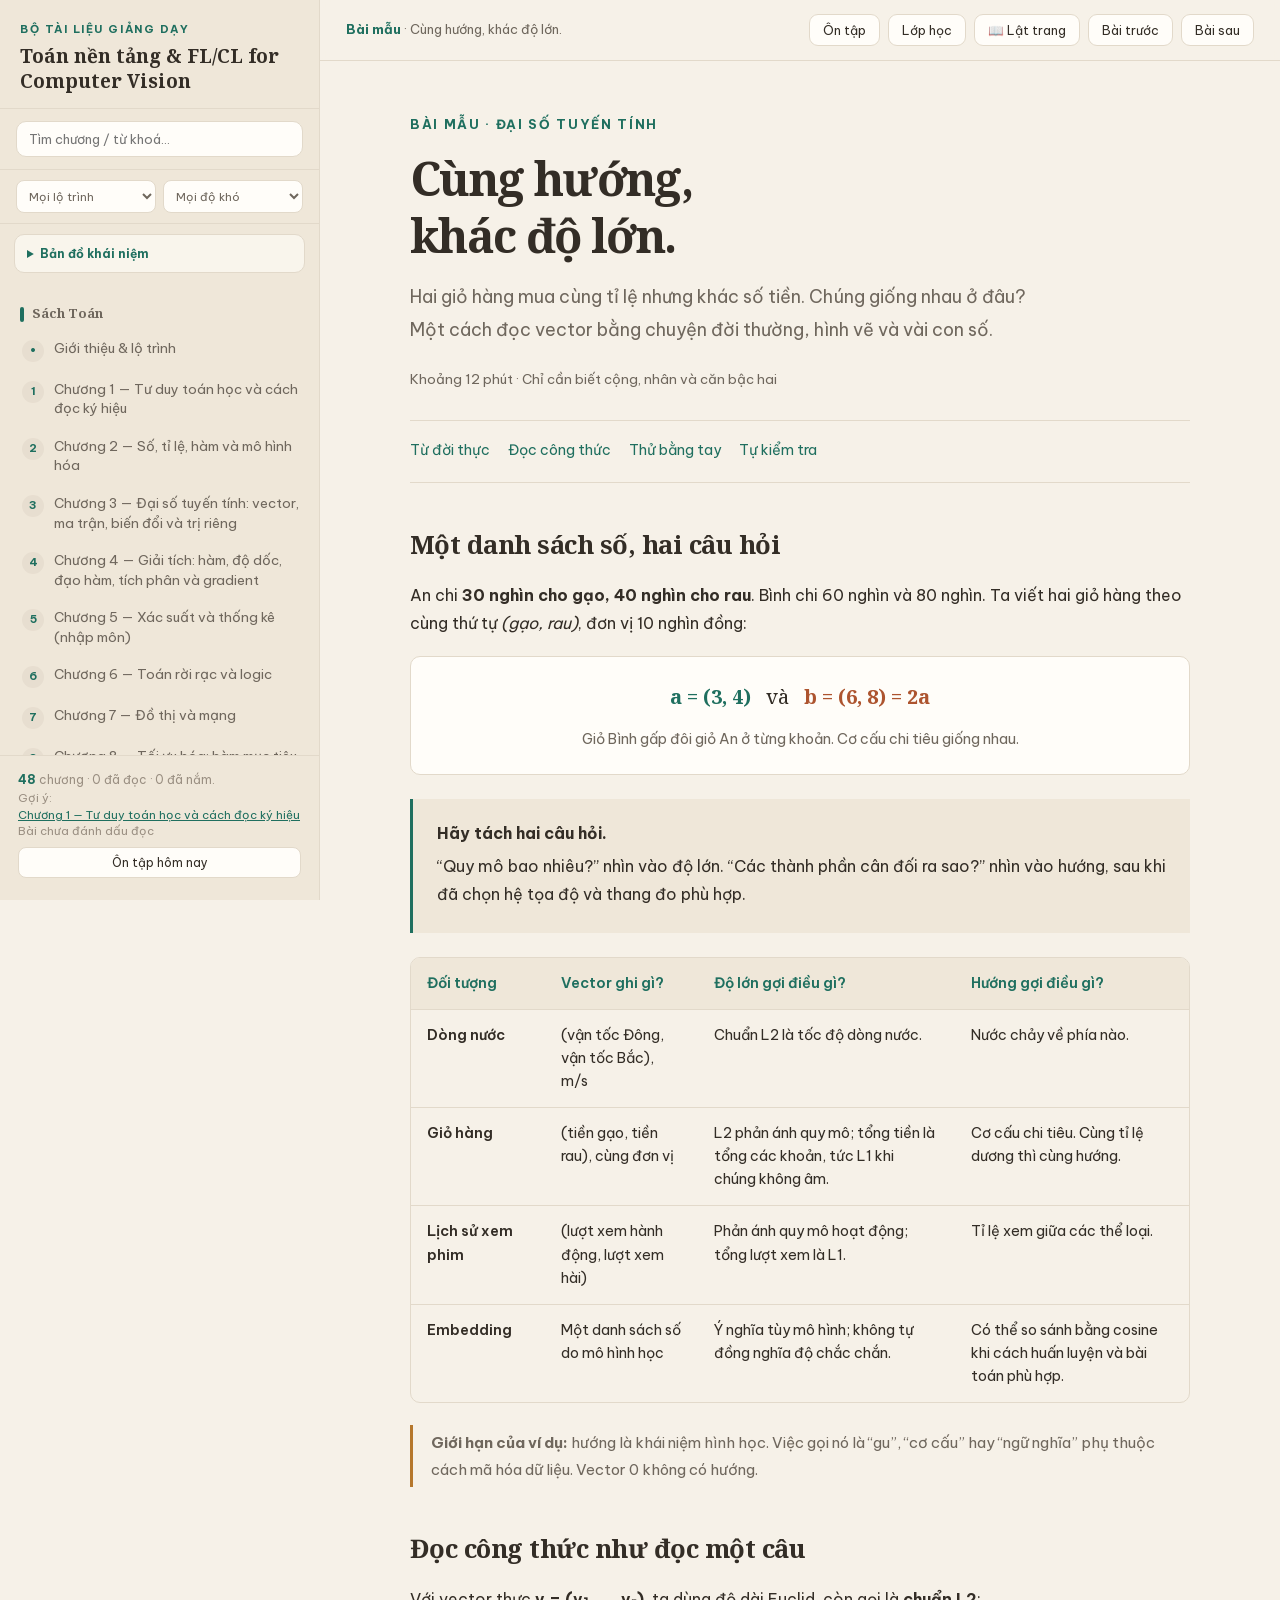
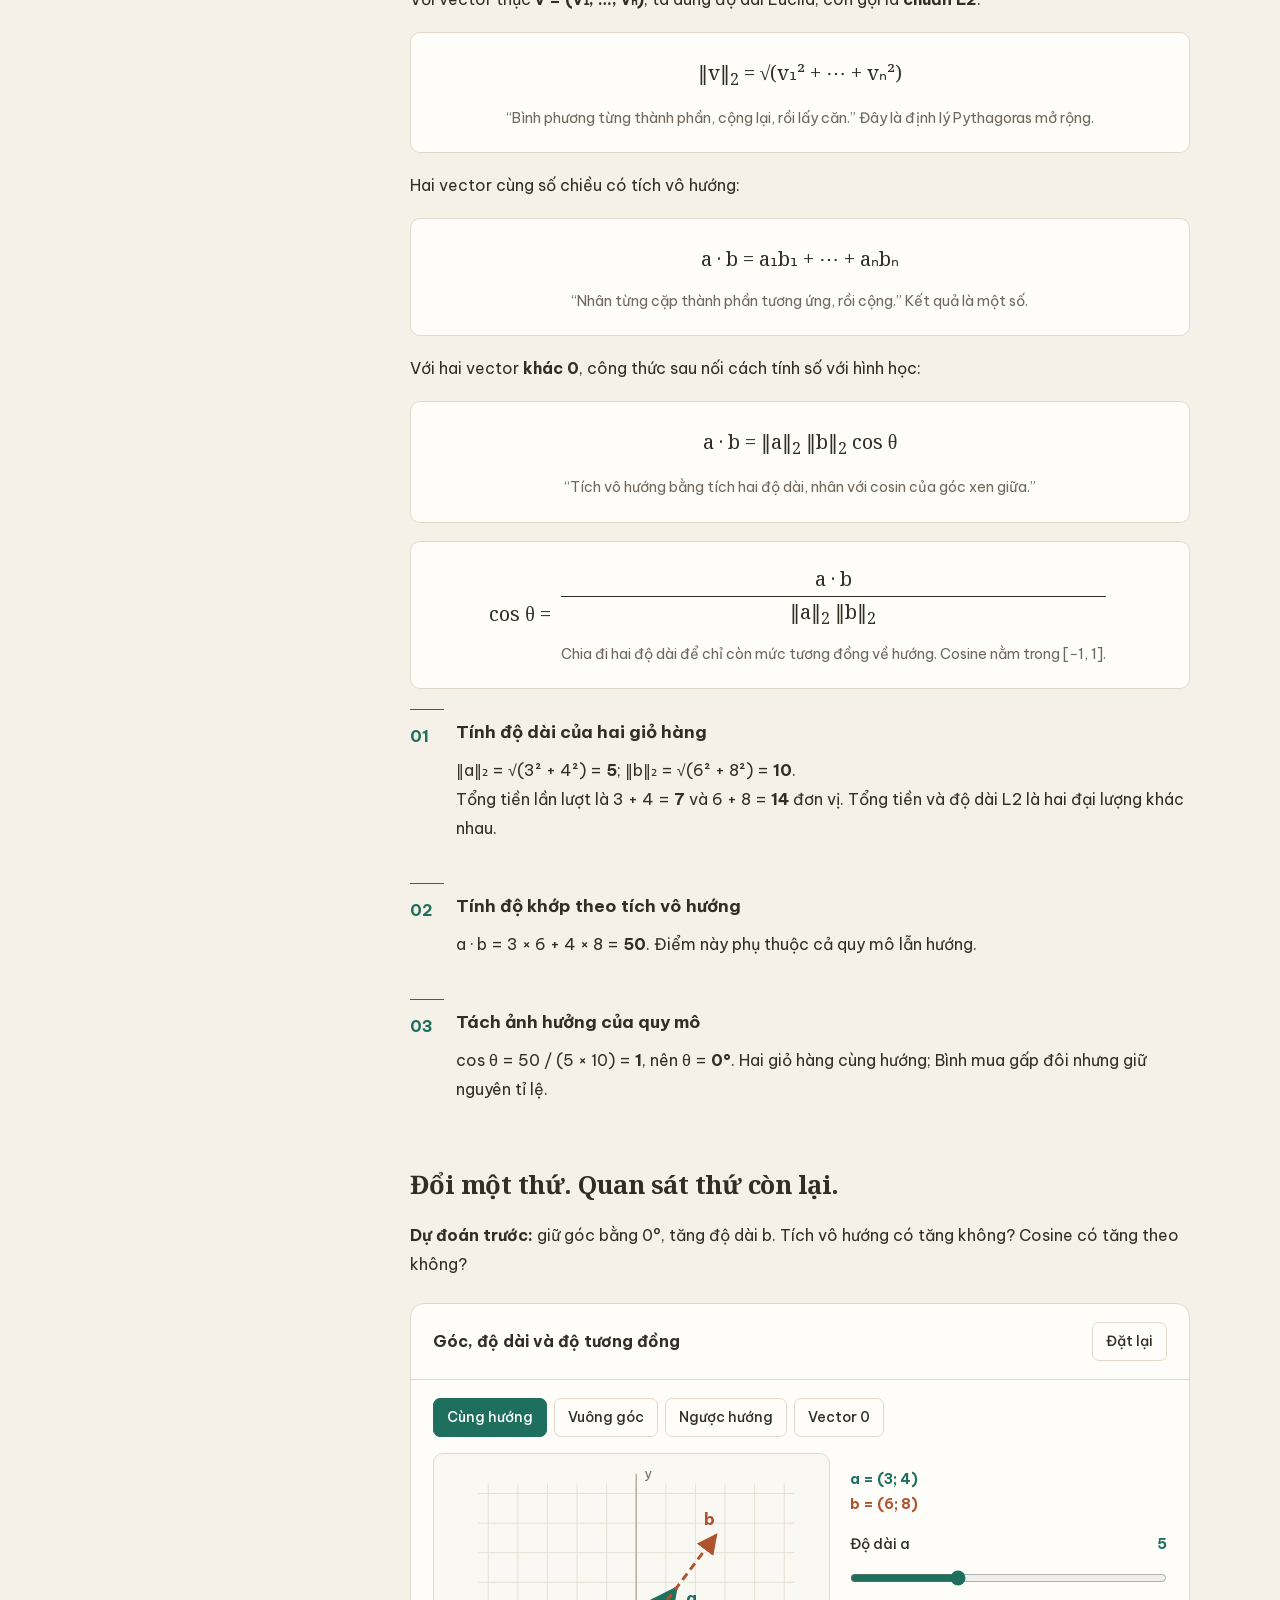
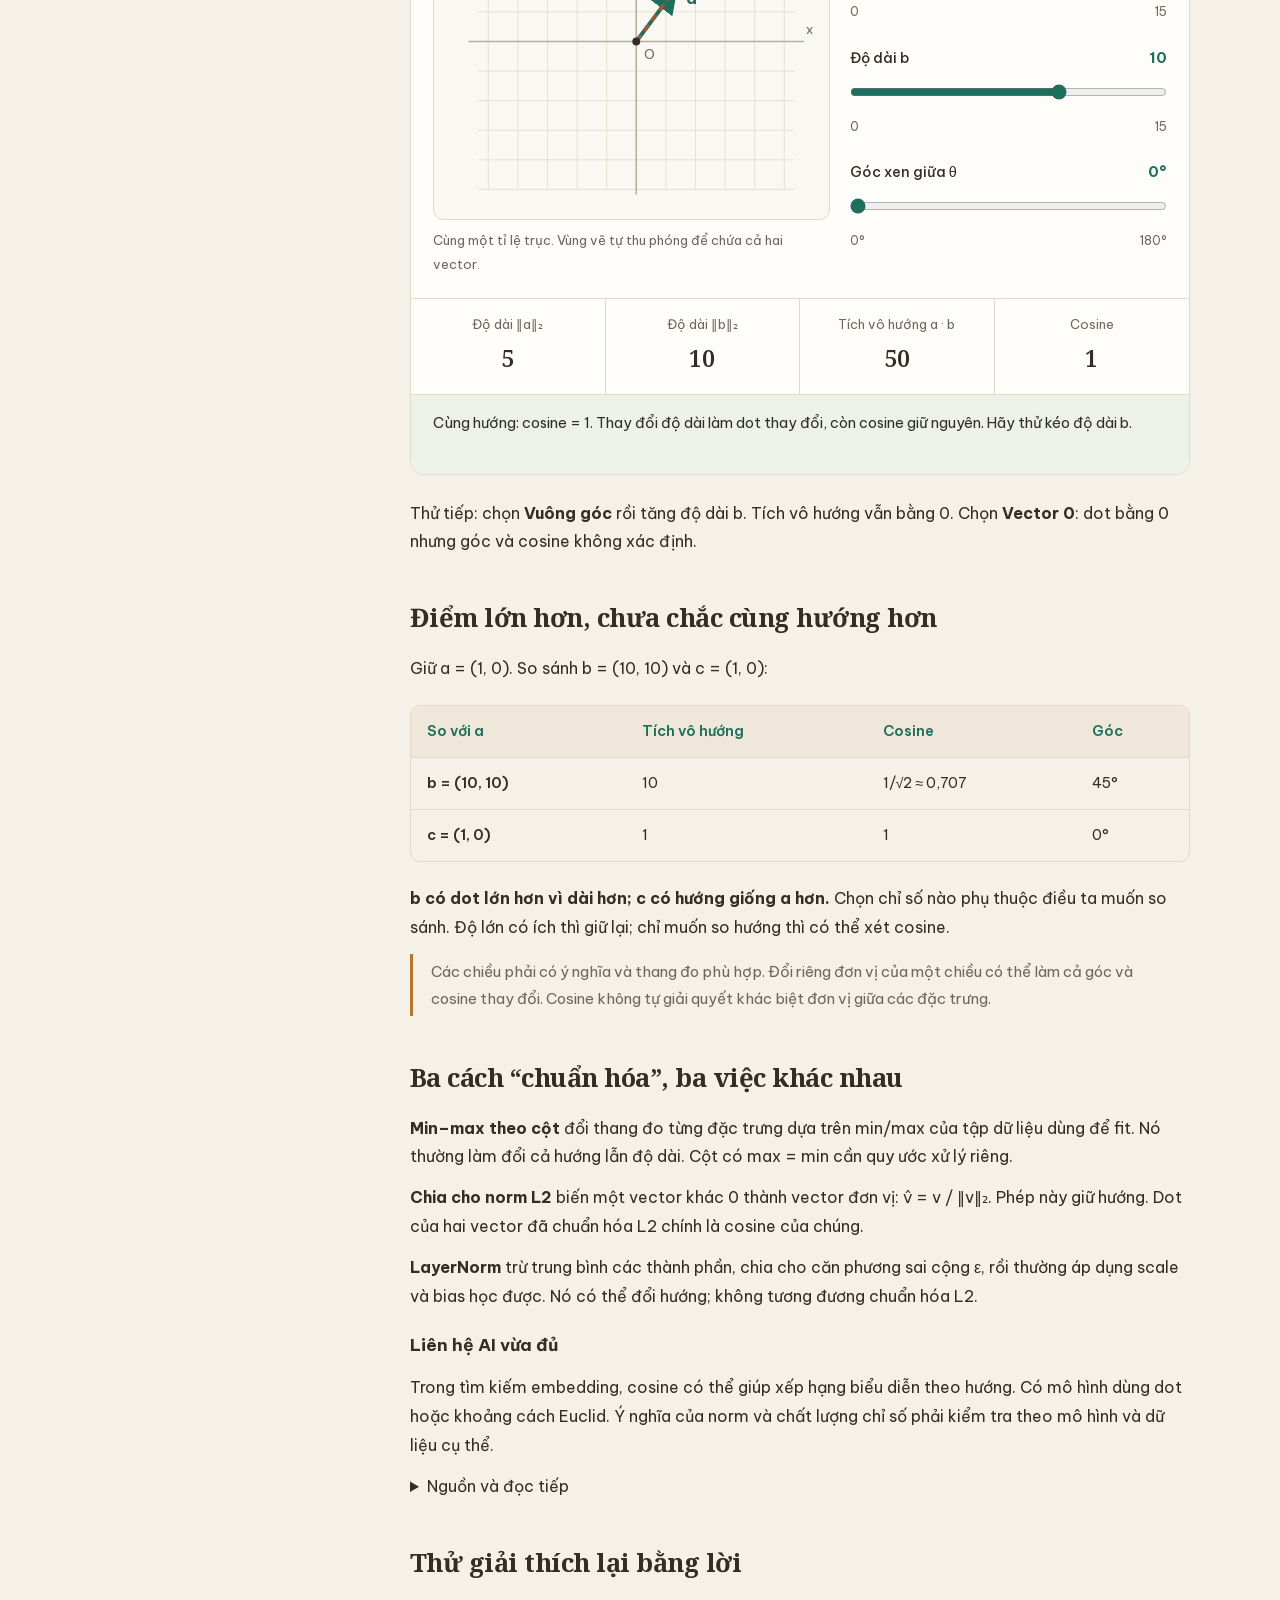
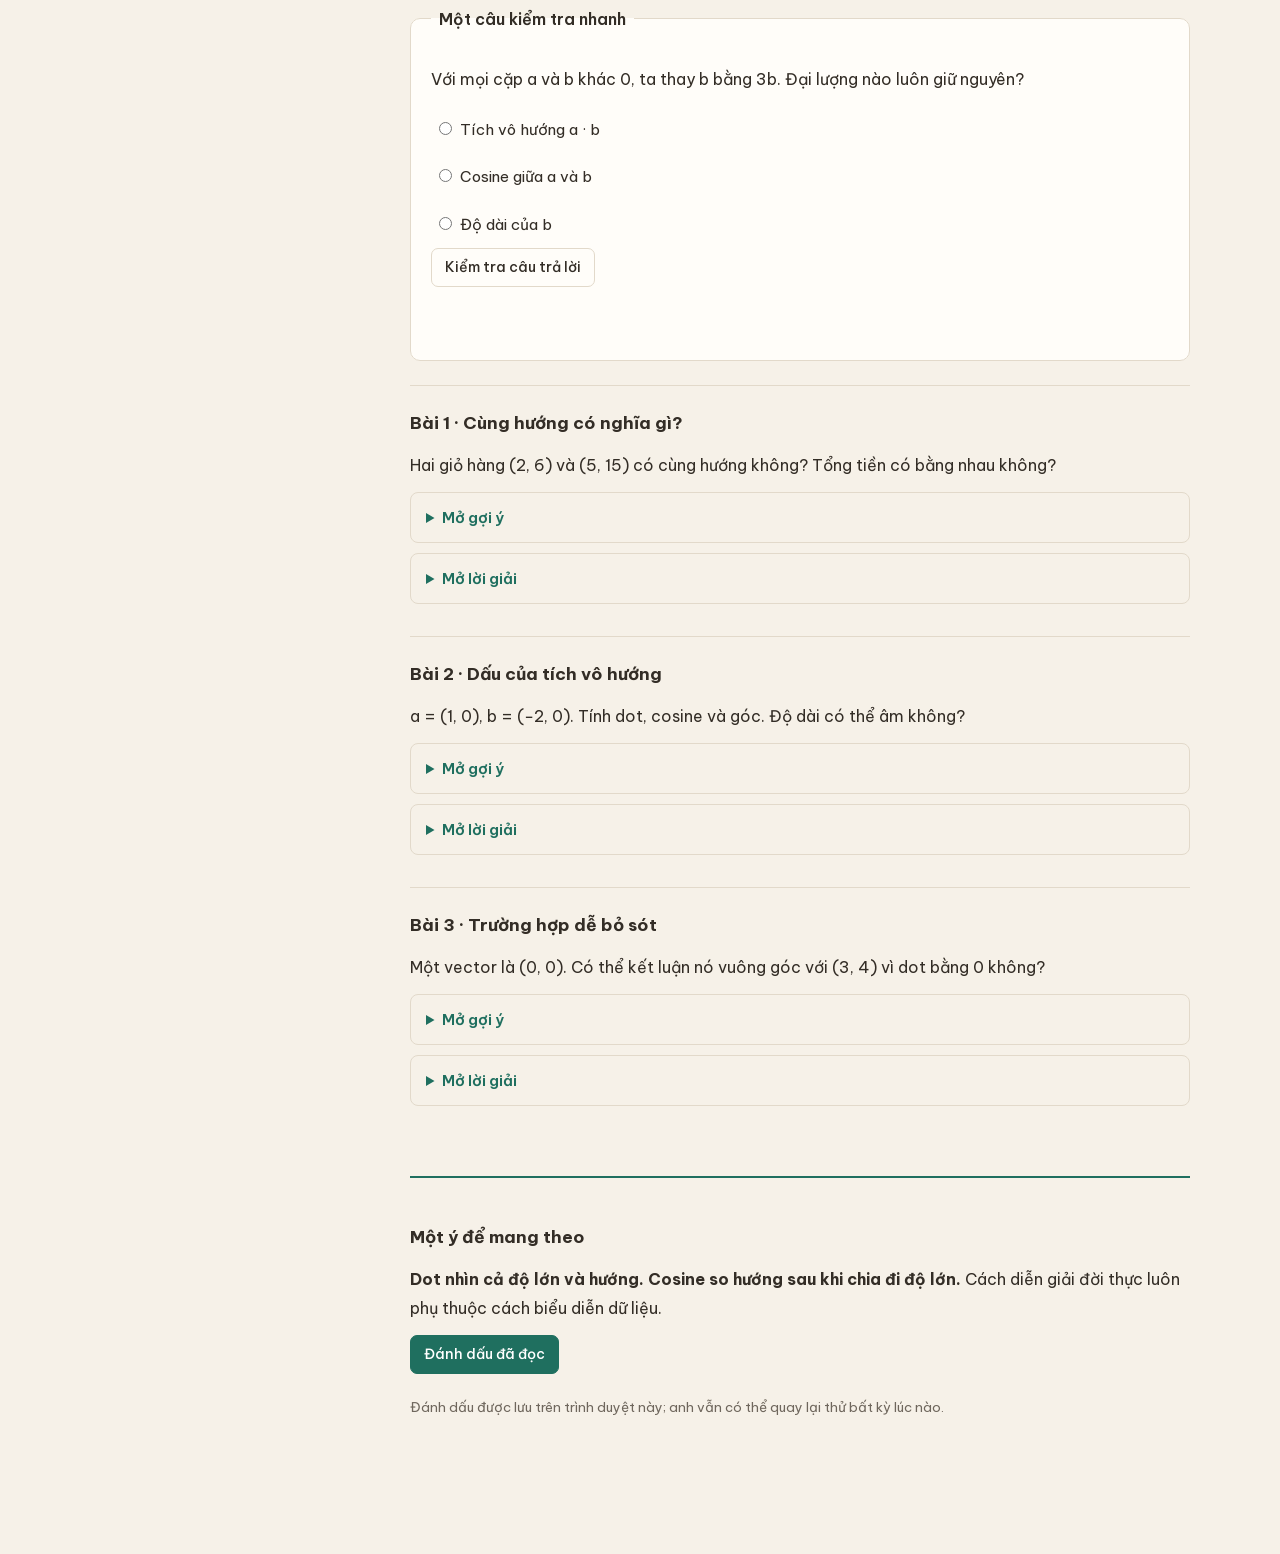
==== commit 54cbe0c5: "Self-host Vietnamese webfonts" ====
--- a/vector.html
+++ b/vector.html
@@ -4,10 +4,25 @@
 <meta charset="utf-8">
 <meta name="viewport" content="width=device-width, initial-scale=1.0">
 <title>Kho Tài Liệu Toán &amp; FL/CL-CV</title>
-<link rel="preconnect" href="https://fonts.googleapis.com">
-<link rel="preconnect" href="https://fonts.gstatic.com" crossorigin>
-<link href="https://fonts.googleapis.com/css2?family=Be+Vietnam+Pro:wght@400;500;600;700&family=Noto+Serif+Vietnamese:wght@400;600;700&display=swap" rel="stylesheet">
-<style>/* ================== Phong cách tối giản, ấm, responsive ================== */
+<link rel="preload" href="fonts/be-vietnam-pro-400-vietnamese.woff2" as="font" type="font/woff2" crossorigin>
+<link rel="preload" href="fonts/noto-serif-400-vietnamese.woff2" as="font" type="font/woff2" crossorigin>
+<style>/* Font tiếng Việt tự lưu, giấy phép OFL từ Google Fonts. */
+@font-face{font-family:'Be Vietnam Pro';font-style:normal;font-weight:400;font-display:swap;src:url(fonts/be-vietnam-pro-400-vietnamese.woff2) format('woff2');unicode-range:U+0102-0103, U+0110-0111, U+0128-0129, U+0168-0169, U+01A0-01A1, U+01AF-01B0, U+0300-0301, U+0303-0304, U+0308-0309, U+0323, U+0329, U+1EA0-1EF9, U+20AB;}
+@font-face{font-family:'Be Vietnam Pro';font-style:normal;font-weight:400;font-display:swap;src:url(fonts/be-vietnam-pro-400-latin.woff2) format('woff2');unicode-range:U+0000-00FF, U+0131, U+0152-0153, U+02BB-02BC, U+02C6, U+02DA, U+02DC, U+0304, U+0308, U+0329, U+2000-206F, U+20AC, U+2122, U+2191, U+2193, U+2212, U+2215, U+FEFF, U+FFFD;}
+@font-face{font-family:'Be Vietnam Pro';font-style:normal;font-weight:500;font-display:swap;src:url(fonts/be-vietnam-pro-500-vietnamese.woff2) format('woff2');unicode-range:U+0102-0103, U+0110-0111, U+0128-0129, U+0168-0169, U+01A0-01A1, U+01AF-01B0, U+0300-0301, U+0303-0304, U+0308-0309, U+0323, U+0329, U+1EA0-1EF9, U+20AB;}
+@font-face{font-family:'Be Vietnam Pro';font-style:normal;font-weight:500;font-display:swap;src:url(fonts/be-vietnam-pro-500-latin.woff2) format('woff2');unicode-range:U+0000-00FF, U+0131, U+0152-0153, U+02BB-02BC, U+02C6, U+02DA, U+02DC, U+0304, U+0308, U+0329, U+2000-206F, U+20AC, U+2122, U+2191, U+2193, U+2212, U+2215, U+FEFF, U+FFFD;}
+@font-face{font-family:'Be Vietnam Pro';font-style:normal;font-weight:600;font-display:swap;src:url(fonts/be-vietnam-pro-600-vietnamese.woff2) format('woff2');unicode-range:U+0102-0103, U+0110-0111, U+0128-0129, U+0168-0169, U+01A0-01A1, U+01AF-01B0, U+0300-0301, U+0303-0304, U+0308-0309, U+0323, U+0329, U+1EA0-1EF9, U+20AB;}
+@font-face{font-family:'Be Vietnam Pro';font-style:normal;font-weight:600;font-display:swap;src:url(fonts/be-vietnam-pro-600-latin.woff2) format('woff2');unicode-range:U+0000-00FF, U+0131, U+0152-0153, U+02BB-02BC, U+02C6, U+02DA, U+02DC, U+0304, U+0308, U+0329, U+2000-206F, U+20AC, U+2122, U+2191, U+2193, U+2212, U+2215, U+FEFF, U+FFFD;}
+@font-face{font-family:'Be Vietnam Pro';font-style:normal;font-weight:700;font-display:swap;src:url(fonts/be-vietnam-pro-700-vietnamese.woff2) format('woff2');unicode-range:U+0102-0103, U+0110-0111, U+0128-0129, U+0168-0169, U+01A0-01A1, U+01AF-01B0, U+0300-0301, U+0303-0304, U+0308-0309, U+0323, U+0329, U+1EA0-1EF9, U+20AB;}
+@font-face{font-family:'Be Vietnam Pro';font-style:normal;font-weight:700;font-display:swap;src:url(fonts/be-vietnam-pro-700-latin.woff2) format('woff2');unicode-range:U+0000-00FF, U+0131, U+0152-0153, U+02BB-02BC, U+02C6, U+02DA, U+02DC, U+0304, U+0308, U+0329, U+2000-206F, U+20AC, U+2122, U+2191, U+2193, U+2212, U+2215, U+FEFF, U+FFFD;}
+@font-face{font-family:'Noto Serif';font-style:normal;font-weight:400;font-display:swap;src:url(fonts/noto-serif-400-vietnamese.woff2) format('woff2');unicode-range:U+0102-0103, U+0110-0111, U+0128-0129, U+0168-0169, U+01A0-01A1, U+01AF-01B0, U+0300-0301, U+0303-0304, U+0308-0309, U+0323, U+0329, U+1EA0-1EF9, U+20AB;}
+@font-face{font-family:'Noto Serif';font-style:normal;font-weight:400;font-display:swap;src:url(fonts/noto-serif-400-latin.woff2) format('woff2');unicode-range:U+0000-00FF, U+0131, U+0152-0153, U+02BB-02BC, U+02C6, U+02DA, U+02DC, U+0304, U+0308, U+0329, U+2000-206F, U+20AC, U+2122, U+2191, U+2193, U+2212, U+2215, U+FEFF, U+FFFD;}
+@font-face{font-family:'Noto Serif';font-style:normal;font-weight:600;font-display:swap;src:url(fonts/noto-serif-600-vietnamese.woff2) format('woff2');unicode-range:U+0102-0103, U+0110-0111, U+0128-0129, U+0168-0169, U+01A0-01A1, U+01AF-01B0, U+0300-0301, U+0303-0304, U+0308-0309, U+0323, U+0329, U+1EA0-1EF9, U+20AB;}
+@font-face{font-family:'Noto Serif';font-style:normal;font-weight:600;font-display:swap;src:url(fonts/noto-serif-600-latin.woff2) format('woff2');unicode-range:U+0000-00FF, U+0131, U+0152-0153, U+02BB-02BC, U+02C6, U+02DA, U+02DC, U+0304, U+0308, U+0329, U+2000-206F, U+20AC, U+2122, U+2191, U+2193, U+2212, U+2215, U+FEFF, U+FFFD;}
+@font-face{font-family:'Noto Serif';font-style:normal;font-weight:700;font-display:swap;src:url(fonts/noto-serif-700-vietnamese.woff2) format('woff2');unicode-range:U+0102-0103, U+0110-0111, U+0128-0129, U+0168-0169, U+01A0-01A1, U+01AF-01B0, U+0300-0301, U+0303-0304, U+0308-0309, U+0323, U+0329, U+1EA0-1EF9, U+20AB;}
+@font-face{font-family:'Noto Serif';font-style:normal;font-weight:700;font-display:swap;src:url(fonts/noto-serif-700-latin.woff2) format('woff2');unicode-range:U+0000-00FF, U+0131, U+0152-0153, U+02BB-02BC, U+02C6, U+02DA, U+02DC, U+0304, U+0308, U+0329, U+2000-206F, U+20AC, U+2122, U+2191, U+2193, U+2212, U+2215, U+FEFF, U+FFFD;}
+
+/* ================== Phong cách tối giản, ấm, responsive ================== */
 :root{
   --bg:#f6f1e8;
   --bg-2:#efe7d9;
@@ -22,7 +37,7 @@
   --chip:#e7ded0;
   --code-bg:#2d2a27;
   --code-ink:#f2e9db;
-  --serif:"Noto Serif Vietnamese","Georgia","Times New Roman",serif;
+  --serif:"Noto Serif","Georgia","Times New Roman",serif;
   --sans:"Be Vietnam Pro",-apple-system,BlinkMacSystemFont,"Segoe UI",Roboto,Arial,sans-serif;
 }
 *{box-sizing:border-box;margin:0;padding:0}
